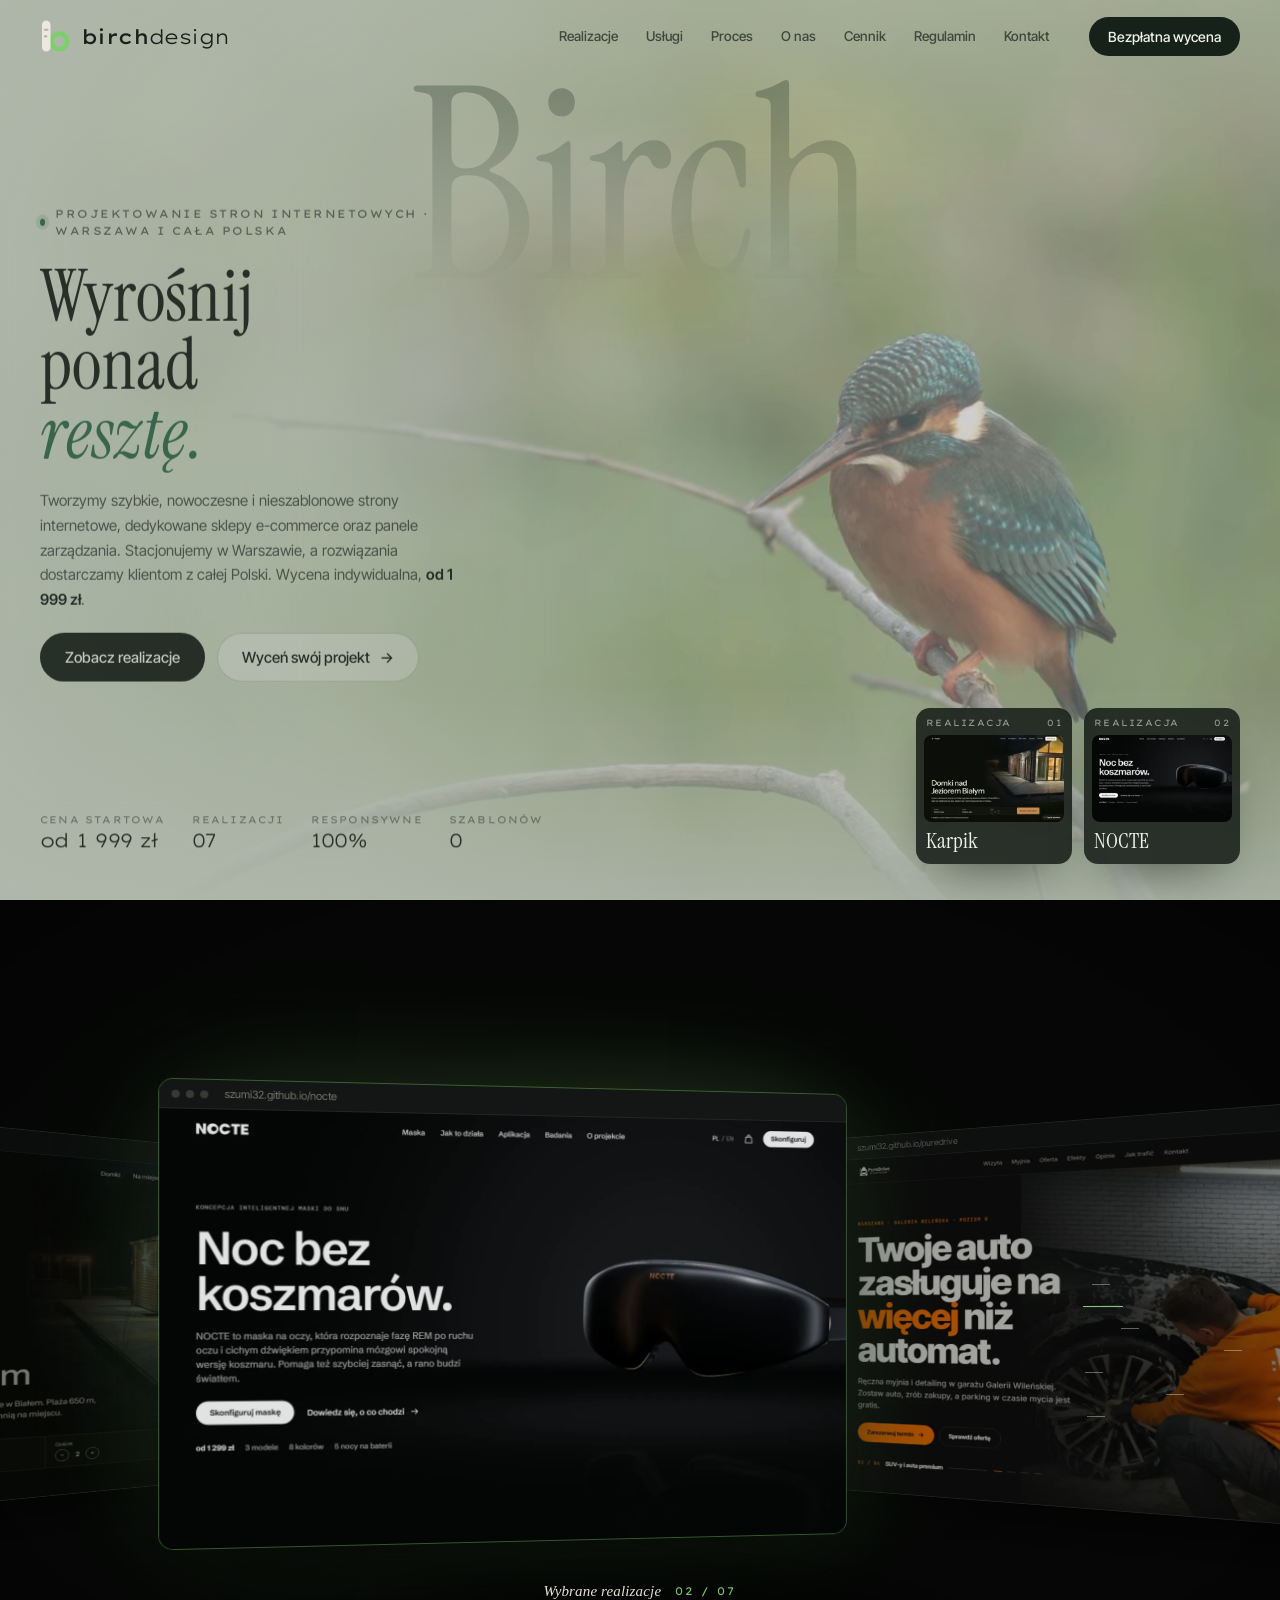
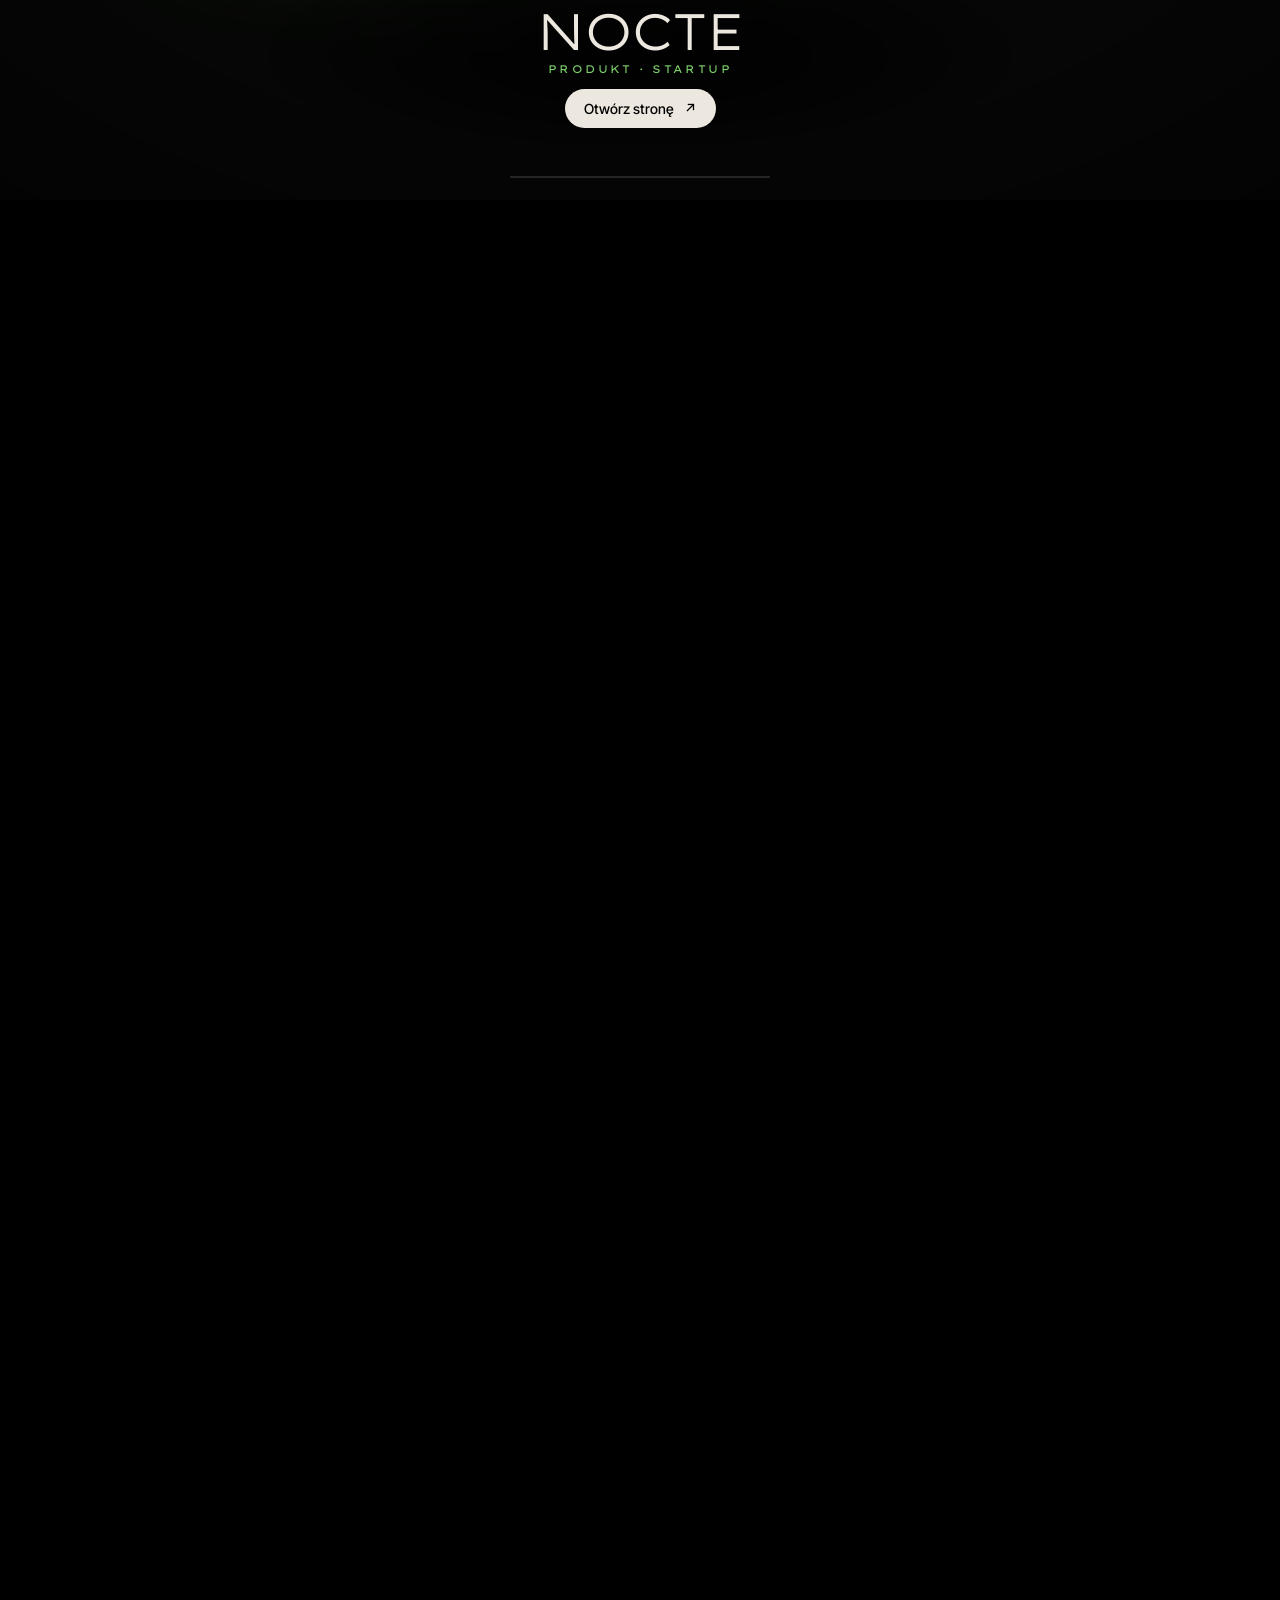
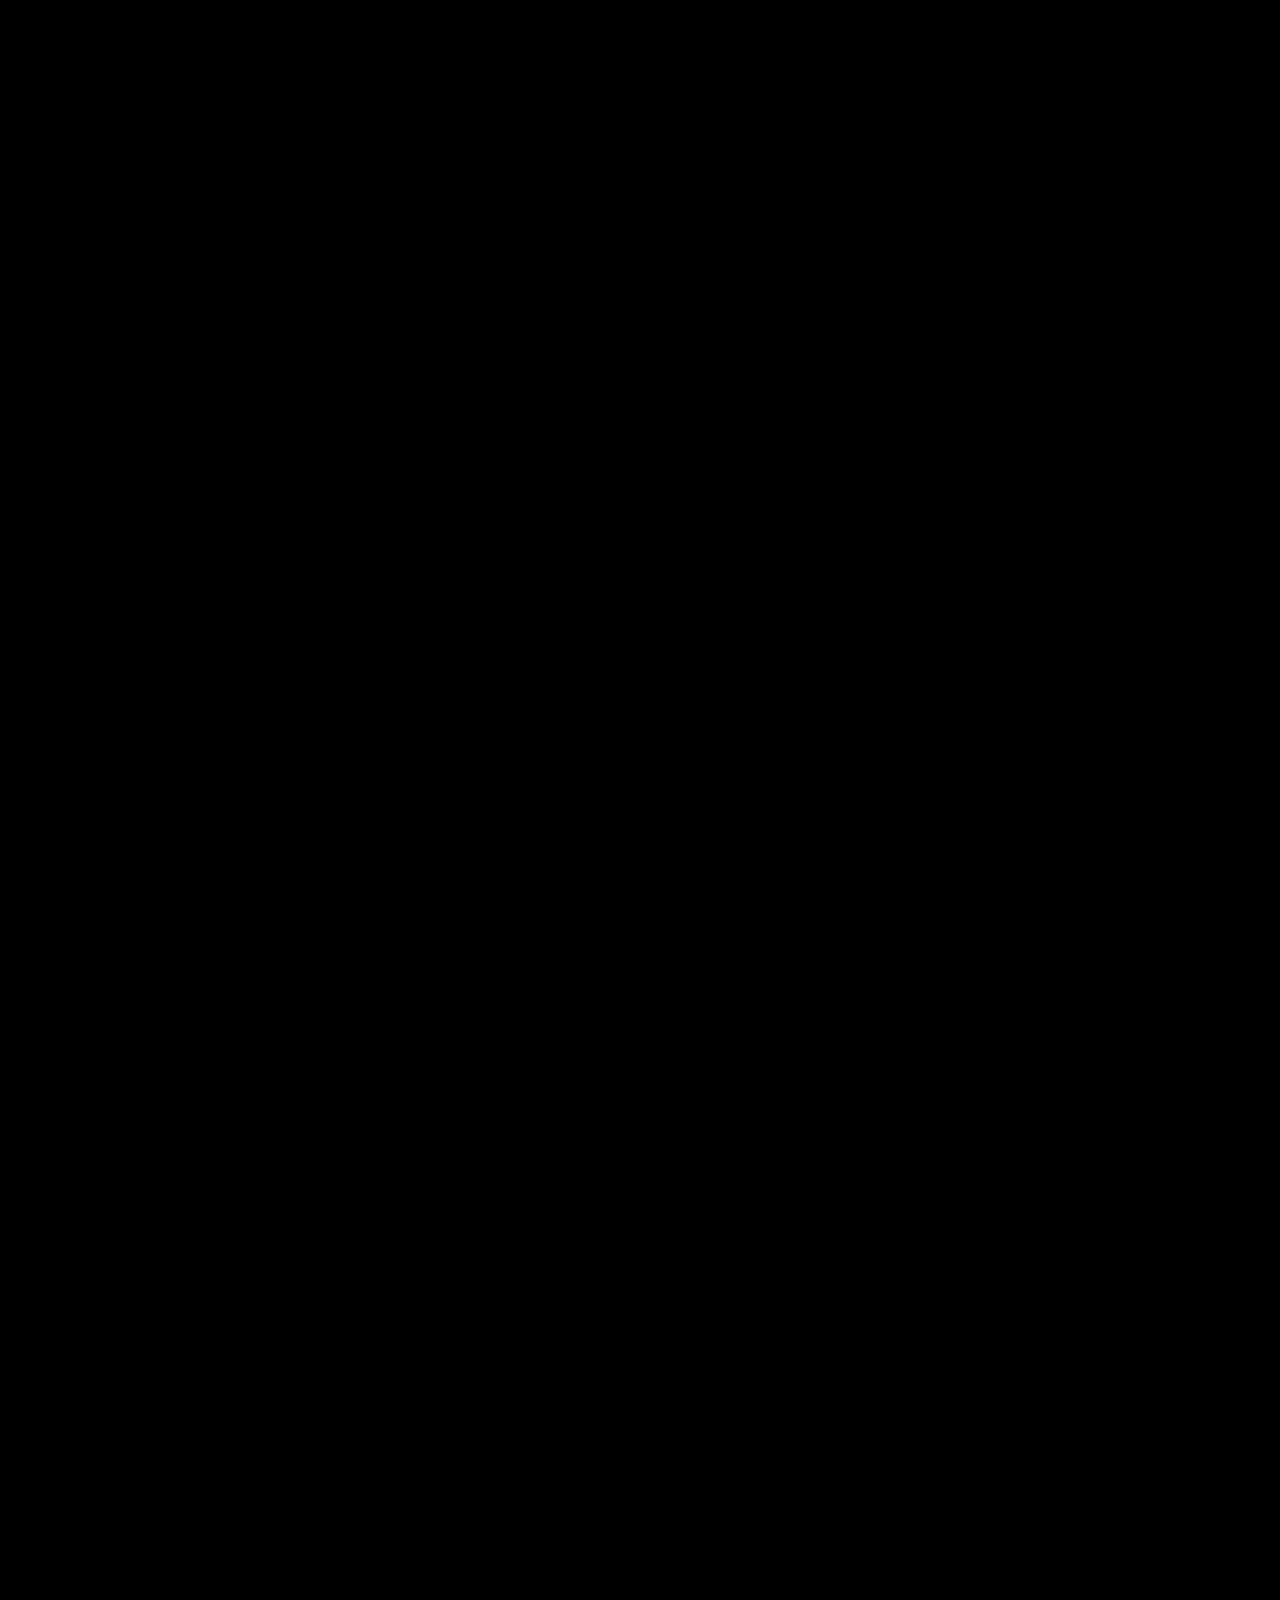
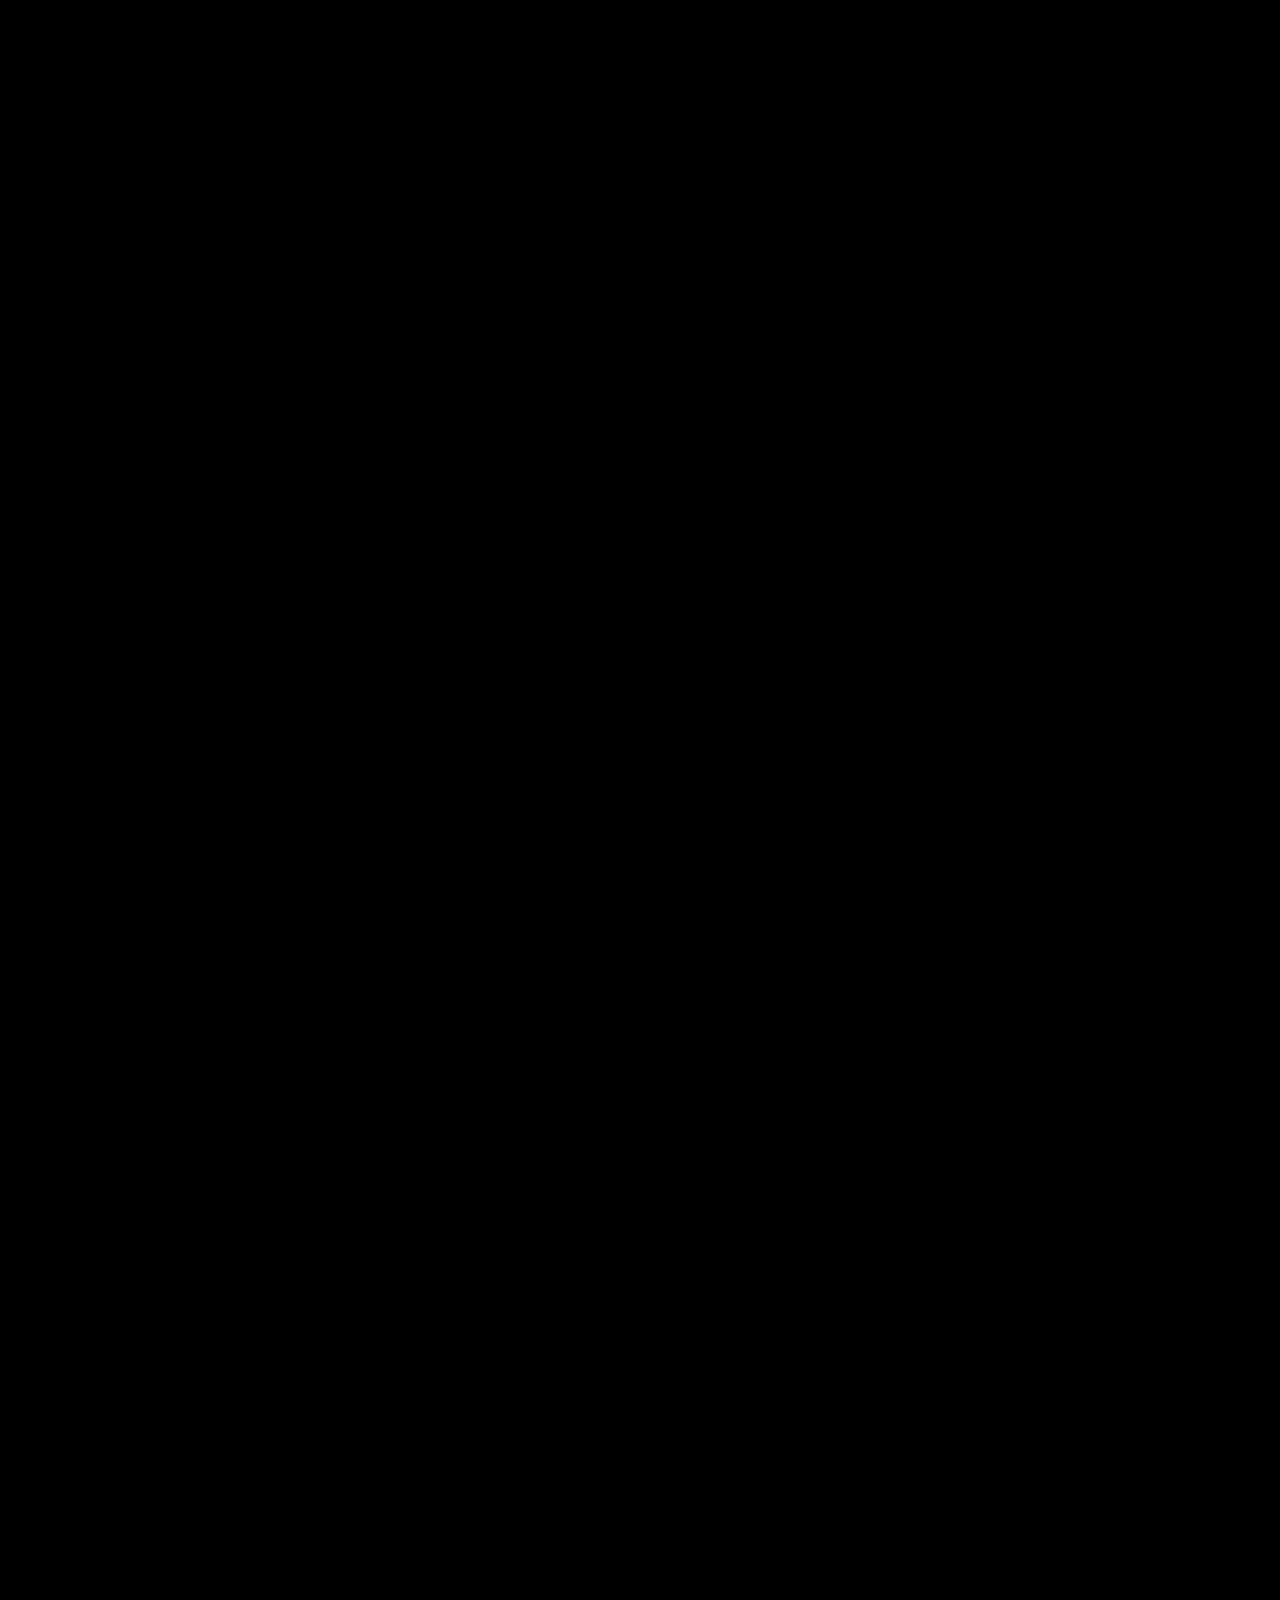
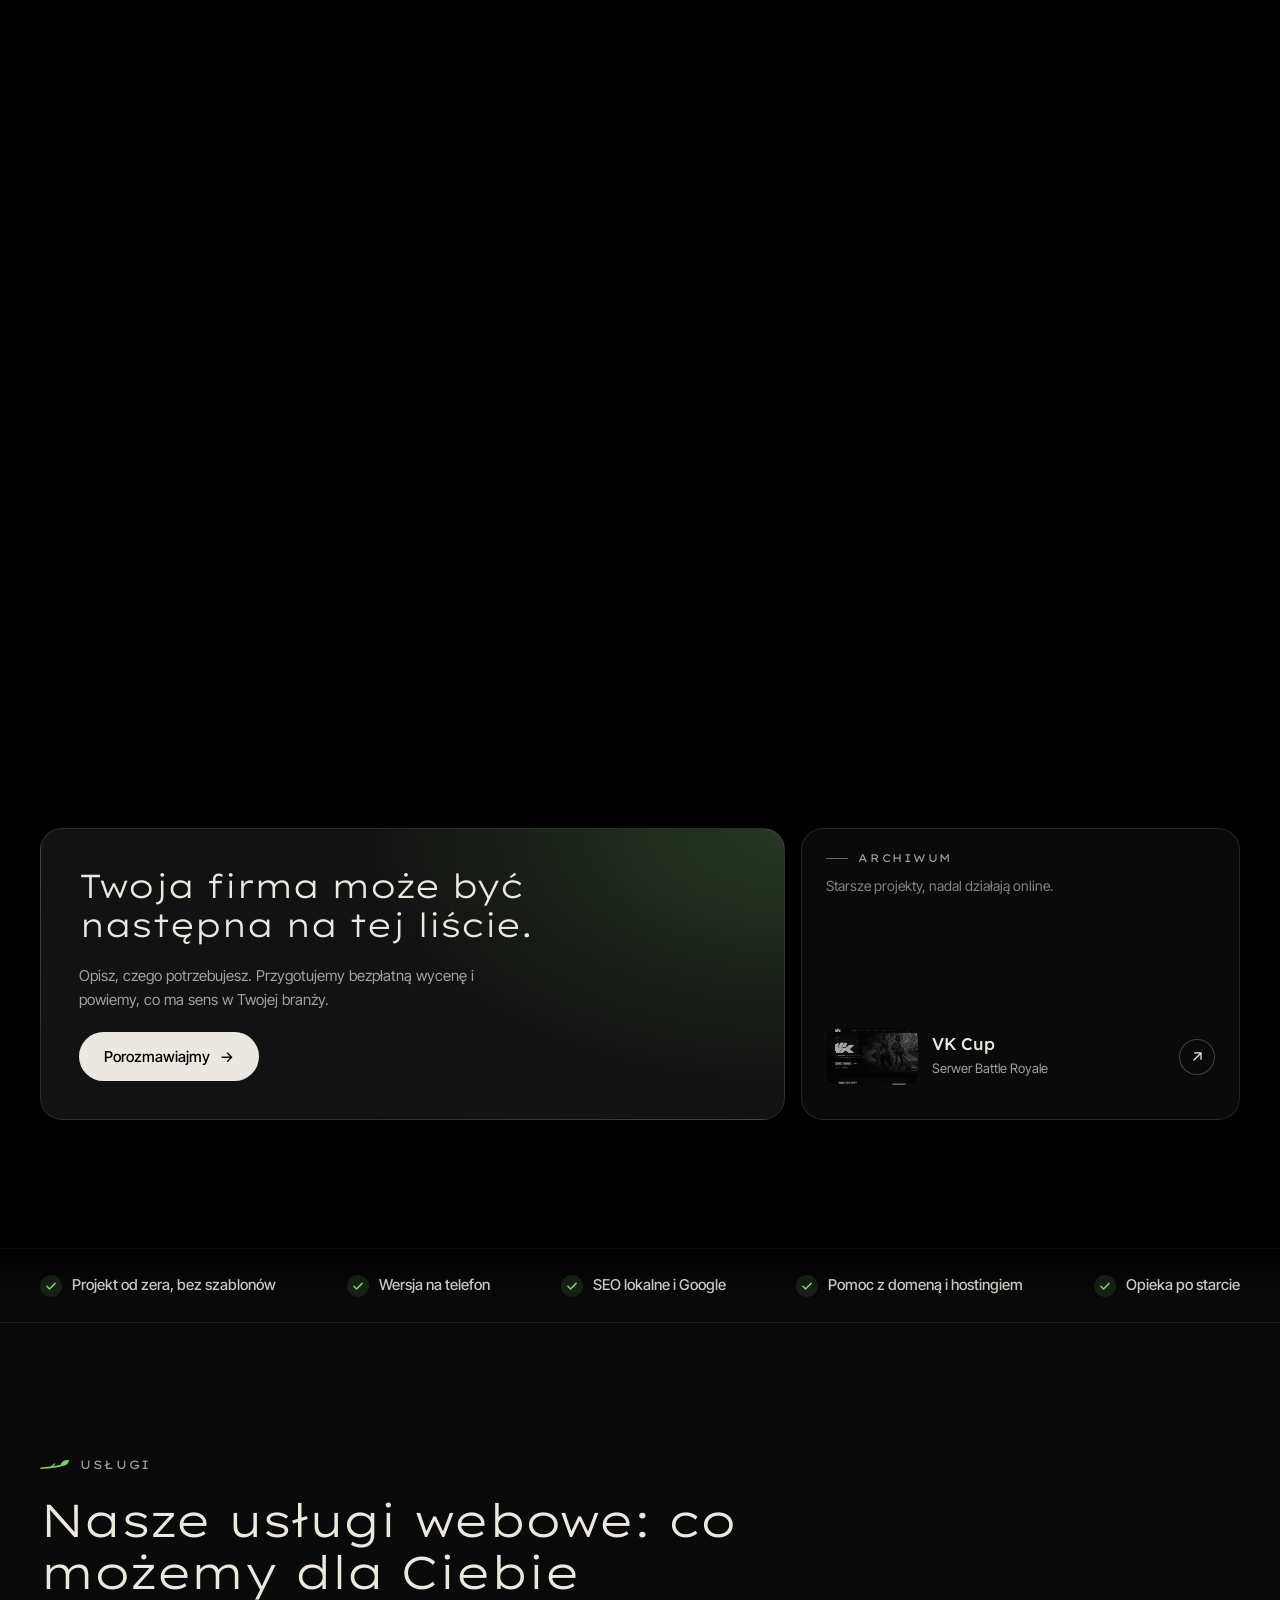
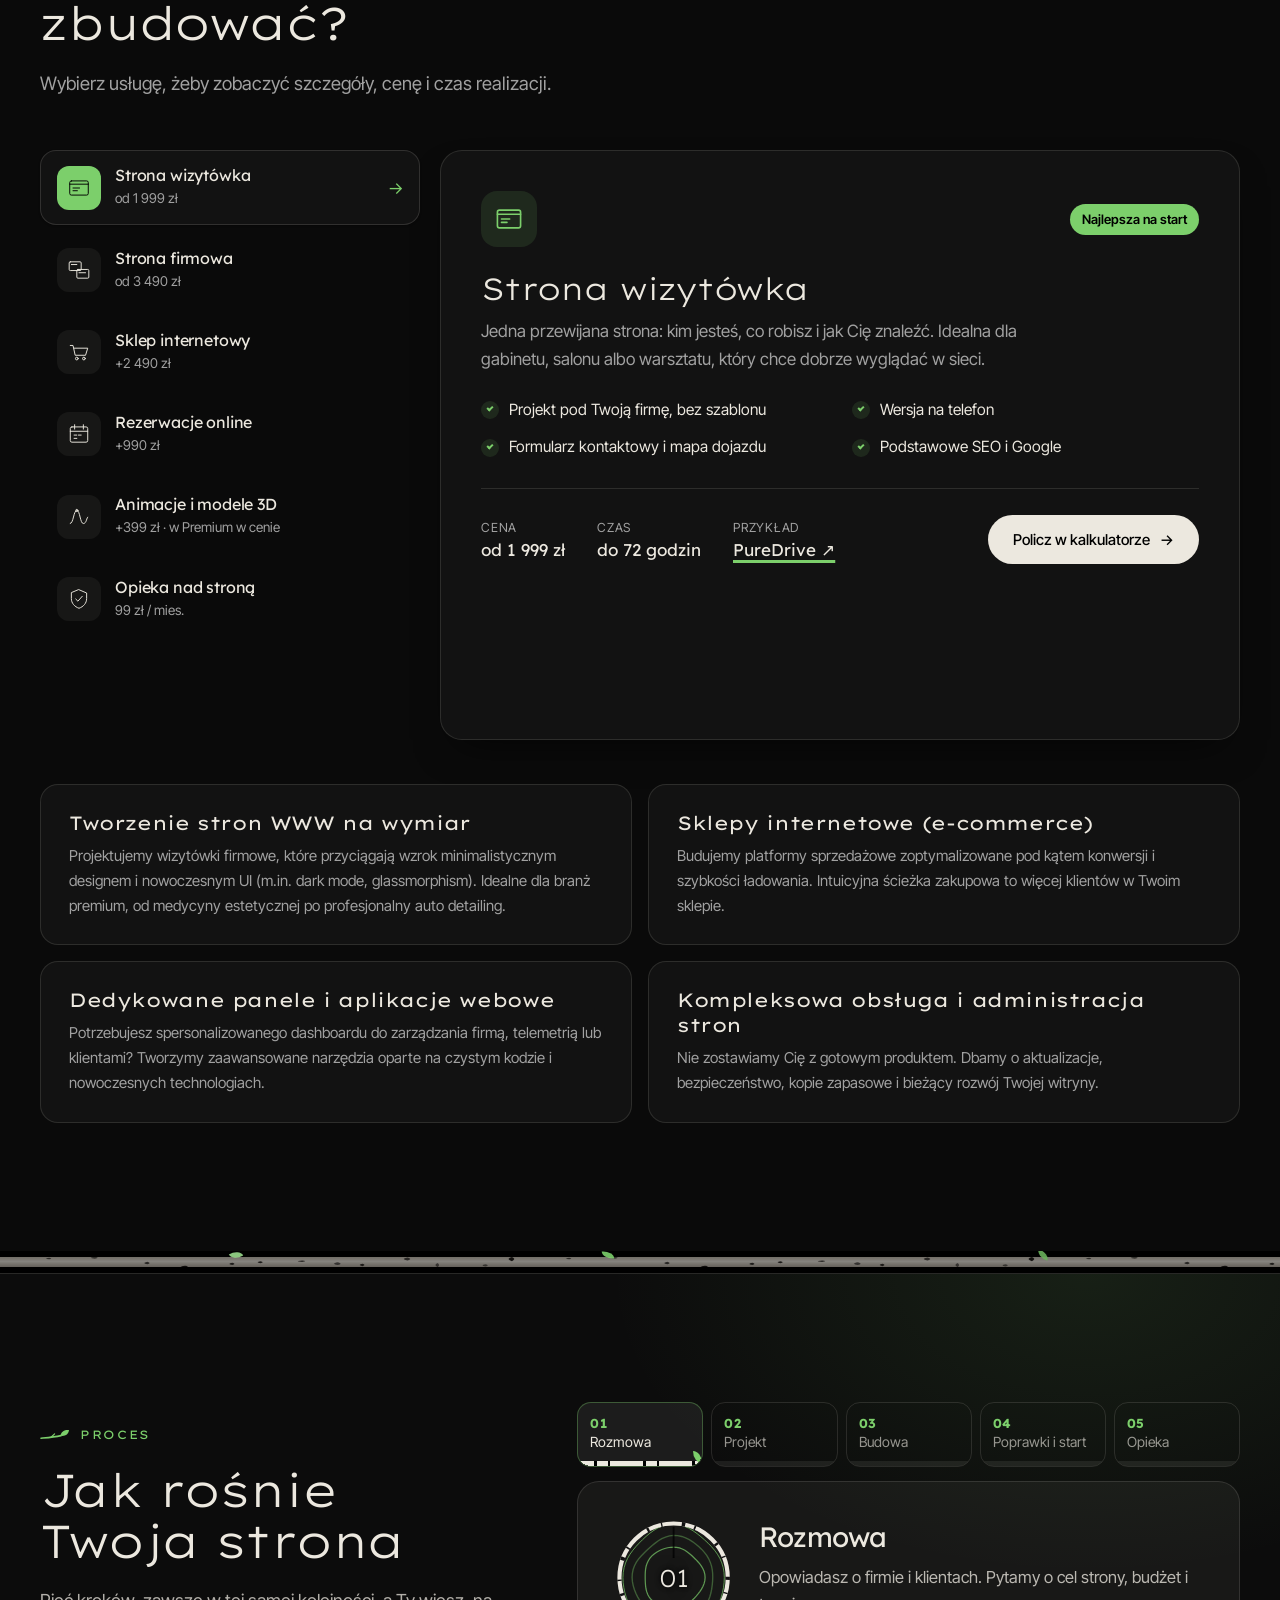
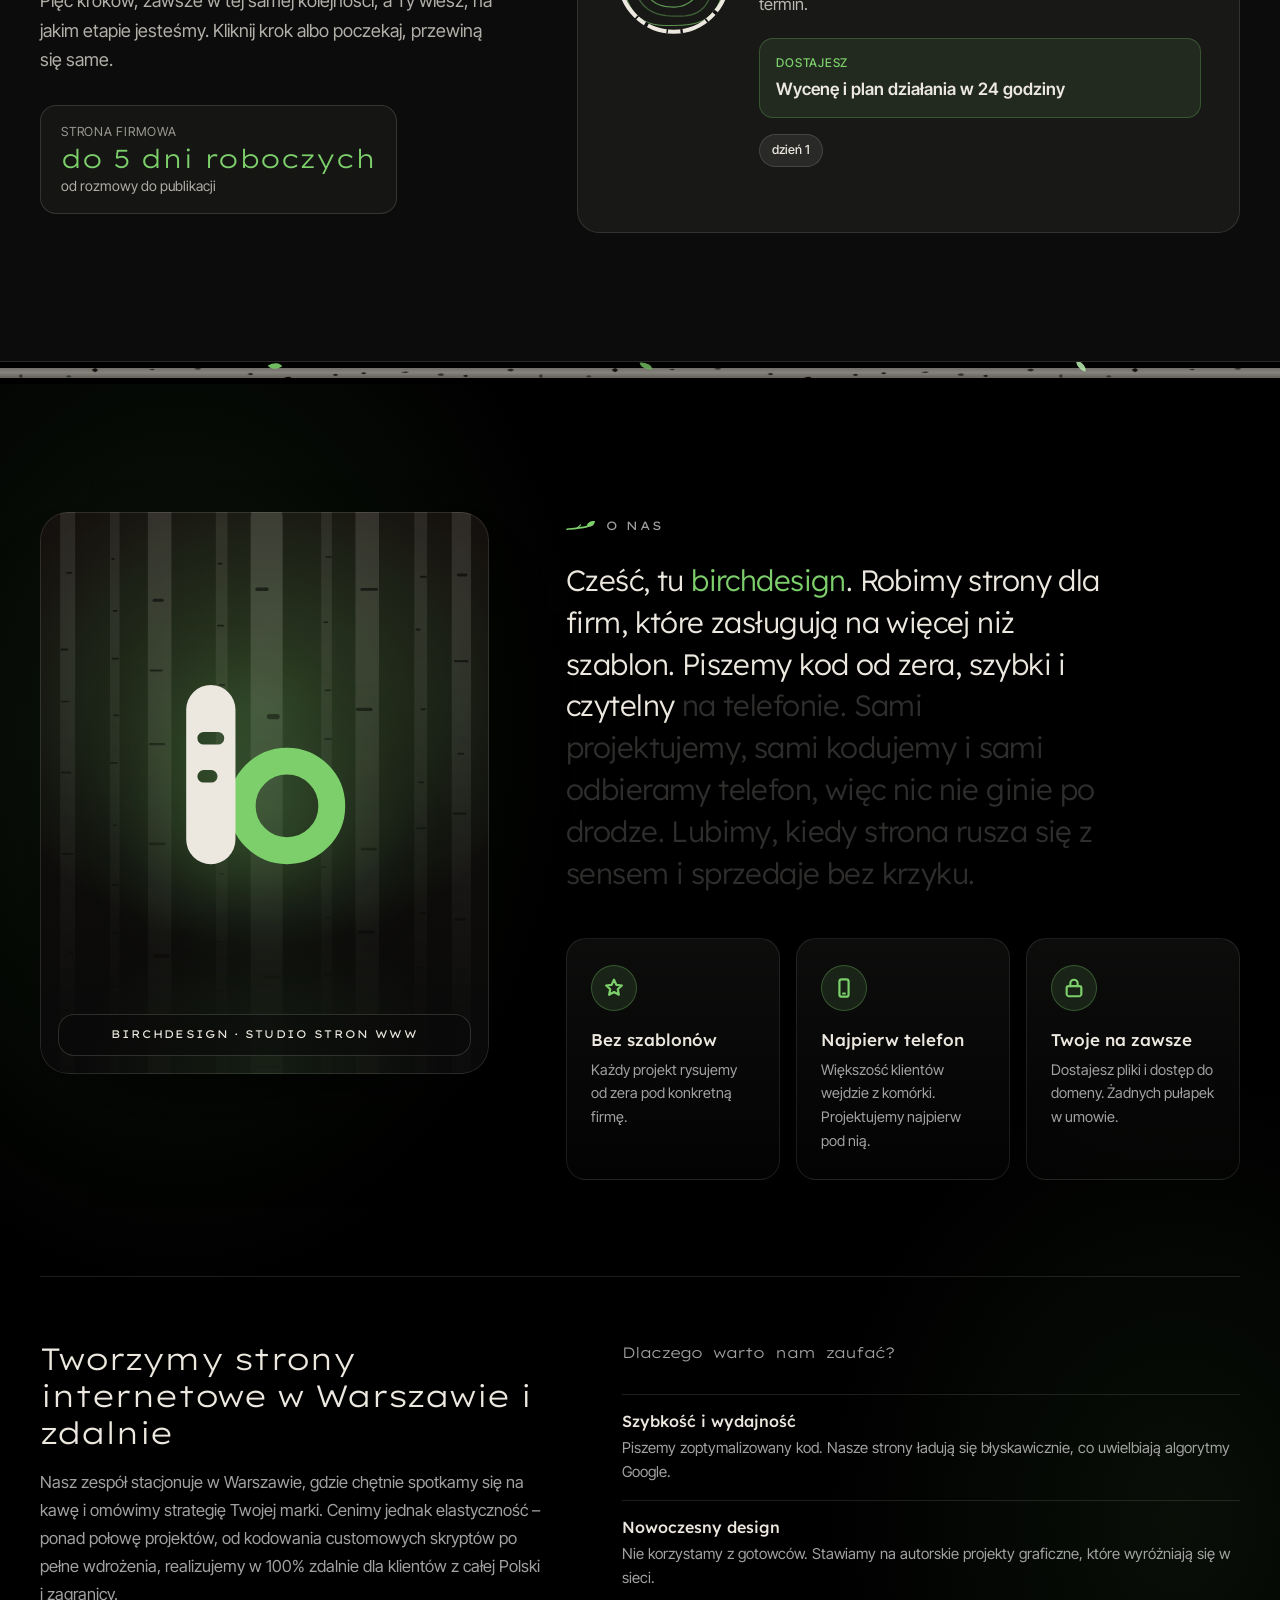
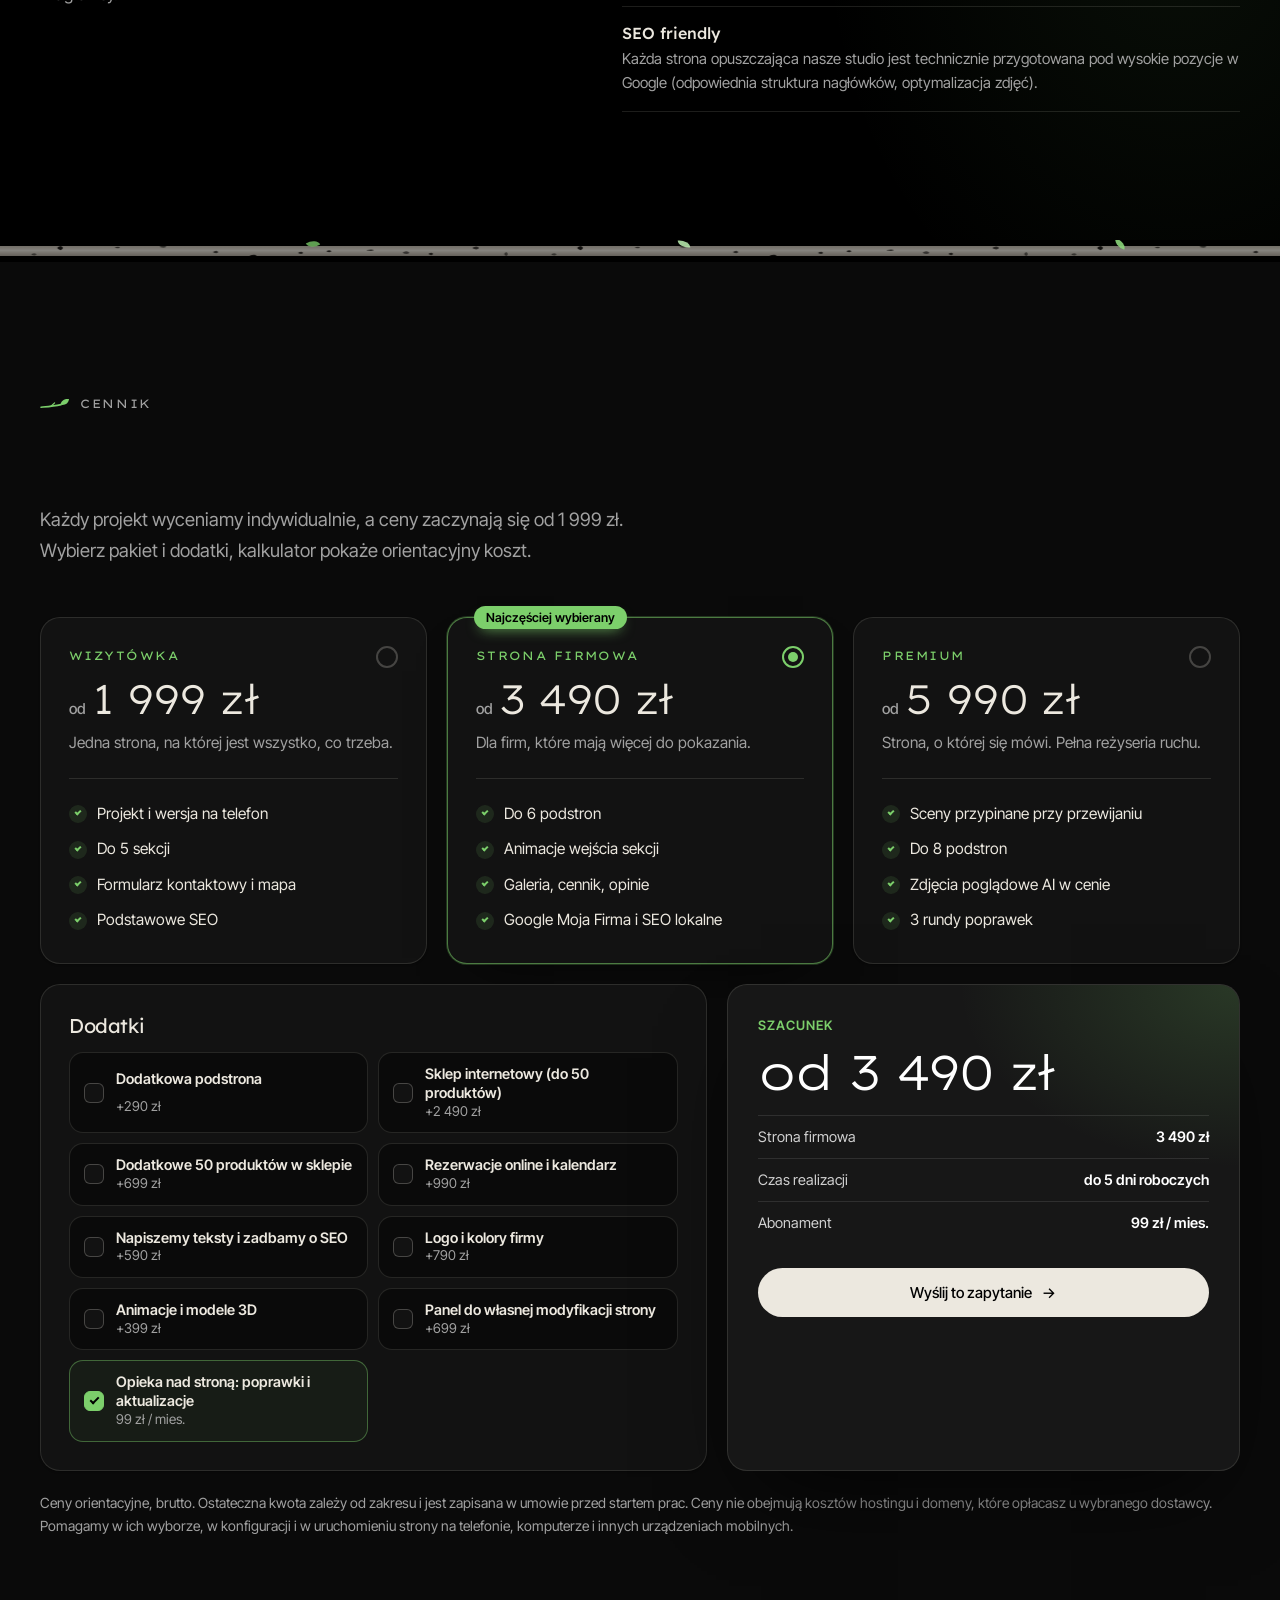
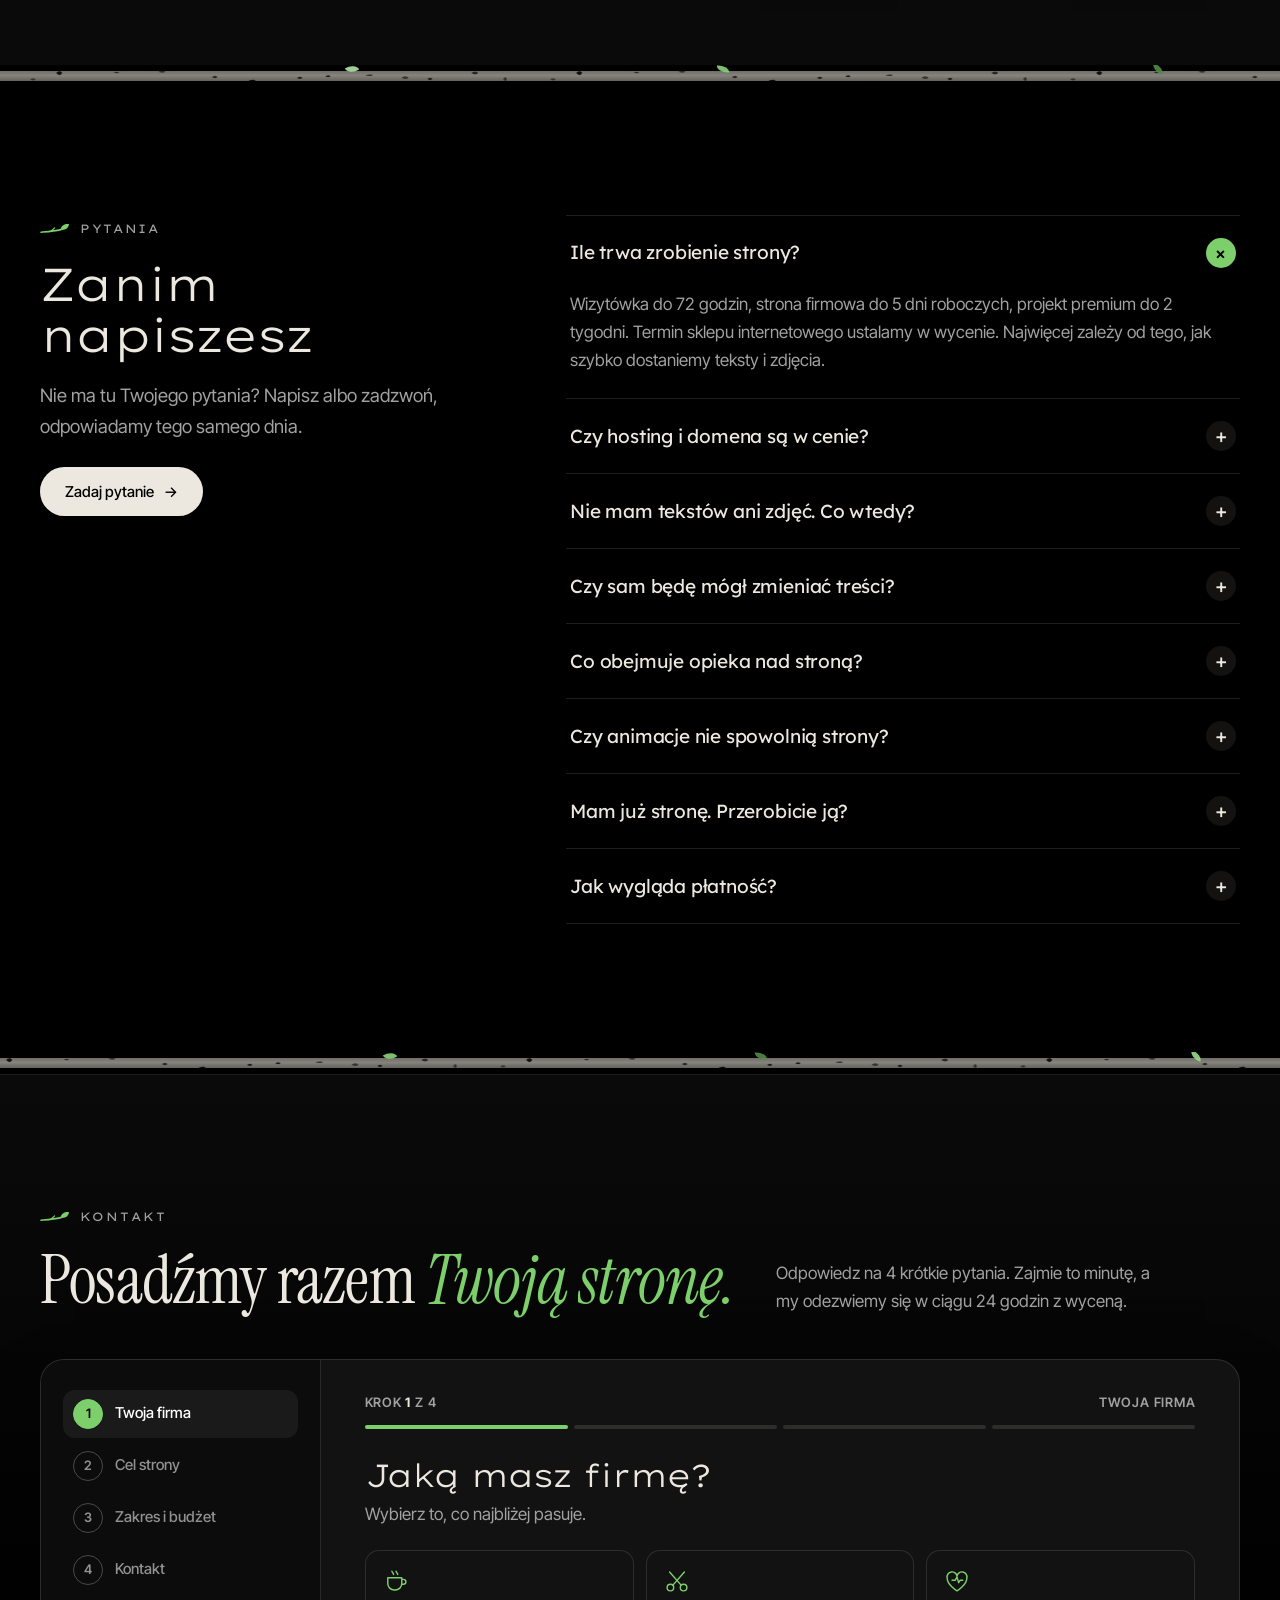
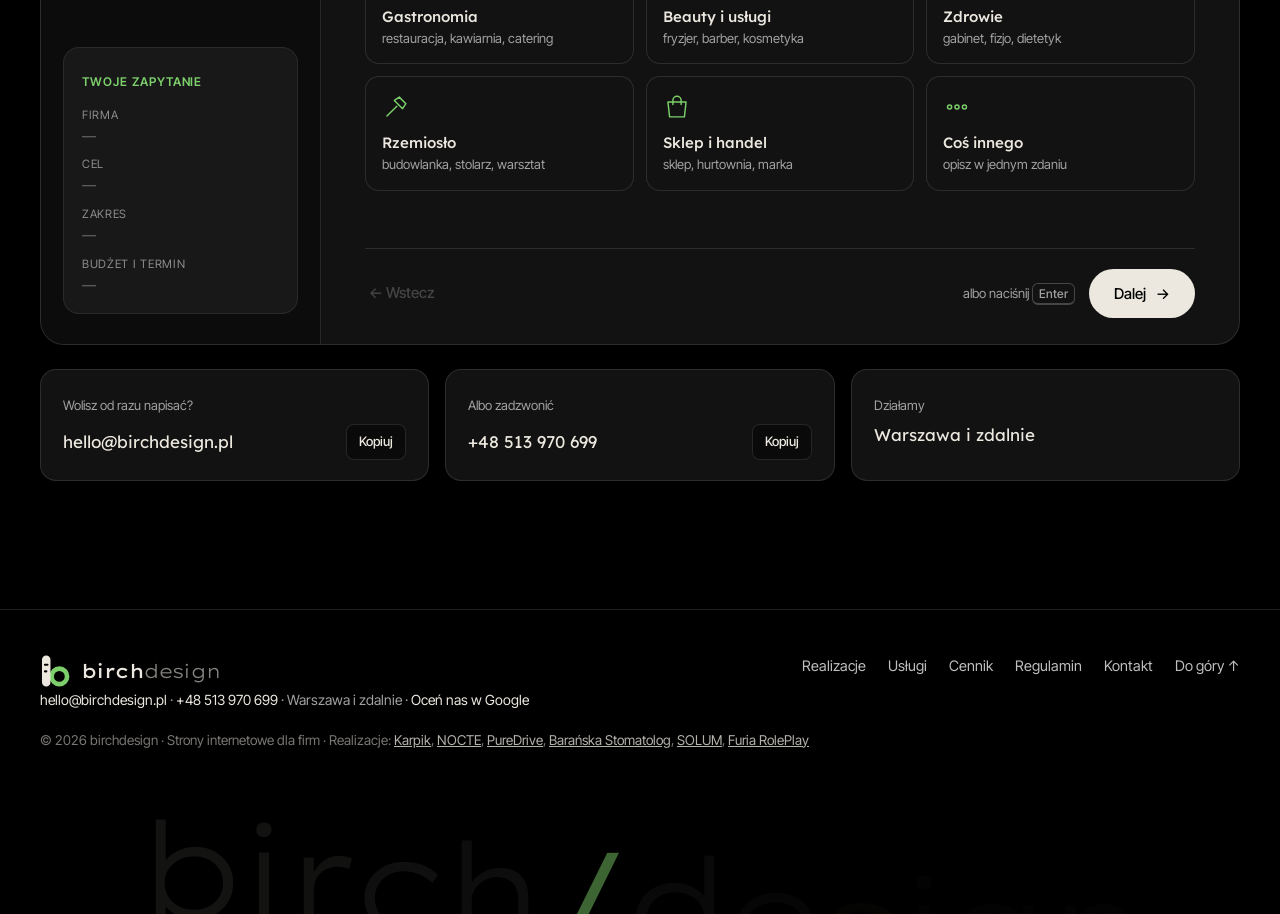
==== index.html @ e5c822ef "Hero z zimorodkiem (wideo Pexels), realizacje jako galeria 3D, nagłówek Kontakt w szeryfie, spokojne" ====
<!DOCTYPE html>
<html lang="pl">
<head>
<meta charset="UTF-8">
<meta name="viewport" content="width=device-width, initial-scale=1">
<title>Projektowanie stron internetowych Warszawa i cała Polska | birchdesign</title>
<meta name="description" content="Szybkie, nowoczesne strony internetowe, sklepy e-commerce i panele zarządzania. Warszawa i zdalnie z całej Polski. Wycena indywidualna, od 1 999 zł.">
<meta property="og:title" content="Projektowanie stron internetowych Warszawa i cała Polska | birchdesign">
<meta property="og:description" content="Tworzymy szybkie, nowoczesne i nieszablonowe strony internetowe, sklepy e-commerce oraz panele zarządzania. Warszawa i zdalnie.">
<meta property="og:type" content="website">
<meta property="og:locale" content="pl_PL">
<link rel="canonical" href="https://birchdesign.pl/">
<meta property="og:url" content="https://birchdesign.pl/">

<link rel="icon" href="assets/favicon.svg" type="image/svg+xml">
<meta name="theme-color" content="#000000">
<link rel="preconnect" href="https://fonts.googleapis.com">
<link rel="preconnect" href="https://fonts.gstatic.com" crossorigin>
<link href="https://fonts.googleapis.com/css2?family=Instrument+Serif:ital@0;1&family=Inter+Tight:wght@300;400;500;600&family=Lexend+Giga:wght@300;400;500&family=Lexend:wght@300;400;500;600&display=swap" rel="stylesheet">
<style>
/* ============ KOLORY (zmieniaj tutaj) ============ */
:root {
  /* TŁO: --black, --bg-rgb, --bg2, --s1, --card, --card2, --green, --s4 (odcienie od najciemniejszego)
     1. główny: czerń   2. główny: biel kory   3. dodatkowy: akcent (miedź) – zmieniaj też ACCENT w skrypcie */
  --black: #000000; --bg-rgb: 0, 0, 0; --bark: #ece8df; --gold: #7ccf6b; --gold-rgb: 124, 207, 107;
  --bg: var(--black); --bg2: #0a0a0a; --s1: #0c0c0c; --card: #121212; --card2: #171717; --s4: #242424; --ink: var(--bark); --ink-rgb: 236, 232, 223;
  --muted: #a1a1a1; --line: rgba(236, 232, 223, .12); --line2: rgba(236, 232, 223, .24);
  --lime: var(--gold); --lime-rgb: var(--gold-rgb); --ivory: var(--bark);
  --green: #1b1b1b; --green-rgb: 27, 27, 27; --on: #000000;
  --accent: var(--gold); --accent-rgb: var(--gold-rgb); --accent-dk: #4f9a46; --accent-lt: var(--gold); --soft: rgba(124, 207, 107, .12);
  --navy: var(--s1); --ok: #7ddc9a; --forest: var(--s1); --leaf: var(--gold);
  --f-g: "Lexend Giga", "Lexend", system-ui, sans-serif;
  --f-d: "Lexend", system-ui, sans-serif;
  --f-b: "Inter Tight", system-ui, sans-serif;
  --ease: cubic-bezier(.22, 1, .36, 1);
  --sh-s: 0 1px 2px rgba(0, 0, 0, .3);
  --sh-m: 0 18px 40px -18px rgba(0, 0, 0, .7);
  --sh-l: 0 40px 90px -34px rgba(0, 0, 0, .85);
  color-scheme: dark;
}

/* ============ PODSTAWY ============ */
*, *::before, *::after { box-sizing: border-box; }
html { scroll-behavior: smooth; -webkit-text-size-adjust: 100%; }
.js.wiping-off { scroll-behavior: auto; }
body { margin: 0; background: var(--bg); color: var(--ink); font: 400 17px/1.65 var(--f-b); letter-spacing: -.005em; -webkit-font-smoothing: antialiased; overflow-x: clip; }
img, svg { display: block; max-width: 100%; }
a { color: inherit; }
button, input, textarea { font: inherit; color: inherit; }
::selection { background: var(--lime); color: var(--green); }
:focus-visible { outline: 3px solid rgba(var(--accent-rgb), .45); outline-offset: 3px; }
.wrap { width: min(1200px, 100% - 48px); margin-inline: auto; position: relative; }
.sec { position: relative; padding: clamp(84px, 10vw, 136px) 0; }
.alt { background: var(--bg2); }
.sec-head { max-width: 720px; margin-bottom: 52px; }
.sec-head.center { margin-inline: auto; text-align: center; }
.sec-head.center .lead { margin-inline: auto; }
.eyebrow { display: inline-flex; align-items: center; gap: 10px; font: 600 13px var(--f-b); letter-spacing: .09em; text-transform: uppercase; color: var(--accent); }
.eyebrow::before { content: ""; width: 18px; height: 2px; border-radius: 2px; background: currentColor; }
h2 { font: 700 clamp(34px, 4.4vw, 54px)/1.08 var(--f-d); letter-spacing: -.03em; margin: 16px 0 0; }
.grad { color: var(--green); background: linear-gradient(var(--lime), var(--lime)) 0 88% / 100% .3em no-repeat; padding: 0 .05em; animation: mark 1s var(--ease) 1s backwards; }
@keyframes mark { from { background-size: 0% .3em; } }
.lead { font-size: 18.5px; color: var(--muted); max-width: 620px; margin: 18px 0 0; }

/* pojawianie się */
.js .rv {
  opacity: 0; translate: 0 26px;
  transition: opacity .8s var(--ease) var(--d, 0s), translate .9s var(--ease) var(--d, 0s),
    transform .35s var(--ease), box-shadow .35s var(--ease), border-color .3s, background-color .3s;
}
.js .rv.in { opacity: 1; translate: 0 0; }

/* przyciski */
.btn {
  display: inline-flex; align-items: center; justify-content: center; gap: 10px; padding: 14px 22px; border-radius: 12px;
  border: 1px solid transparent; font: 600 15.5px var(--f-b); text-decoration: none; cursor: pointer; white-space: nowrap;
  transition: transform .25s var(--ease), box-shadow .25s var(--ease), background-color .25s, border-color .25s, color .25s;
}
.btn .arr { display: inline-block; transition: transform .3s var(--ease); }
.btn:hover .arr { transform: translateX(4px); }
.btn-primary { background: var(--lime); color: var(--green); box-shadow: inset 0 -2px 0 rgba(0, 0, 0, .08), 0 10px 22px -12px rgba(var(--lime-rgb), .9); }
.btn-primary:hover { background: #a6e597; transform: translateY(-1px); box-shadow: inset 0 -2px 0 rgba(0, 0, 0, .08), 0 16px 30px -12px rgba(var(--lime-rgb), 1); }
.btn-ghost { background: var(--card); color: var(--ink); border-color: var(--line); box-shadow: var(--sh-s); }
.btn-ghost:hover { border-color: var(--line2); background: var(--bg2); }
.btn-dark { background: var(--green); color: var(--ivory); }
.btn-dark:hover { background: var(--accent-dk); transform: translateY(-1px); }

.progress-bar { position: fixed; inset: 0 0 auto; height: 3px; z-index: 80; background: var(--lime); transform-origin: 0 50%; transform: scaleX(var(--sp, 0)); }

/* ============ NAWIGACJA ============ */
.nav { position: fixed; inset: 0 0 auto; z-index: 60; border-bottom: 1px solid transparent; transition: background-color .3s, border-color .3s, backdrop-filter .3s; }
.nav.solid, .nav.open { background: rgba(242, 238, 230, .88); -webkit-backdrop-filter: blur(14px) saturate(1.4); backdrop-filter: blur(14px) saturate(1.4); border-color: var(--line); }
.nav .wrap { display: flex; align-items: center; gap: 28px; height: 72px; }
.logo { display: flex; align-items: center; gap: 10px; font: 800 20px var(--f-d); letter-spacing: -.03em; text-decoration: none; }
.logo b { font-weight: 600; color: var(--muted); }
.logo-mark { flex: none; width: 34px; height: 34px; border-radius: 10px; display: grid; place-items: center; background: var(--green); color: var(--ivory); box-shadow: 0 0 0 1px rgba(242, 238, 230, .16), 0 6px 14px -6px rgba(var(--green-rgb), .8); }
.logo-mark svg { width: 18px; height: 22px; transition: transform .6s var(--ease); transform-origin: 30% 90%; }
.logo:hover .logo-mark svg { transform: rotate(-9deg) scale(1.06); }
.logo { transition: color .3s; }
.logo b { transition: color .3s; }
/* menu na ciemnym lesie (zanim zacznie się przewijanie) */
.nav:not(.solid):not(.open) .logo { color: var(--ivory); }
.nav:not(.solid):not(.open) .logo b { color: rgba(242, 238, 230, .6); }
.nav:not(.solid):not(.open) .nav-links a { color: rgba(242, 238, 230, .8); }
.nav:not(.solid):not(.open) .nav-links a:hover { color: var(--ivory); background: rgba(242, 238, 230, .1); }
.nav:not(.solid):not(.open) .burger { background: rgba(242, 238, 230, .08); border-color: rgba(242, 238, 230, .22); }
.nav:not(.solid):not(.open) .burger span { background: var(--ivory); }
.nav-links { display: flex; gap: 4px; list-style: none; margin: 0 0 0 auto; padding: 0; }
.nav-links a { display: block; padding: 8px 12px; border-radius: 8px; font-size: 15px; font-weight: 500; color: var(--muted); text-decoration: none; transition: color .2s, background-color .2s; }
.nav-links a:hover { color: var(--ink); background: var(--bg2); }
.nav-links a.active { color: var(--ink); background: var(--card); box-shadow: inset 0 0 0 1px var(--line); }
.nav-links a.active::before { content: ""; display: inline-block; width: 6px; height: 6px; margin: 0 7px 2px 0; border-radius: 50%; background: var(--green); box-shadow: 0 0 0 3px var(--lime); }
.to-top { position: fixed; right: calc(18px + env(safe-area-inset-right, 0px)); bottom: calc(18px + env(safe-area-inset-bottom, 0px)); z-index: 70; width: 46px; height: 46px; border-radius: 50%; border: 0; background: var(--green); color: var(--lime); font-size: 18px; cursor: pointer; box-shadow: var(--sh-m); opacity: 0; transform: translateY(12px); pointer-events: none; transition: opacity .3s, transform .4s var(--ease); }
.to-top.show { opacity: 1; transform: none; pointer-events: auto; }
.to-top:hover { transform: translateY(-2px); }
.nav-cta { padding: 10px 16px; font-size: 14.5px; border-radius: 10px; }
.burger { display: none; width: 44px; height: 44px; border-radius: 10px; border: 1px solid var(--line); background: var(--card); cursor: pointer; place-content: center; gap: 5px; padding: 0; }
.burger span { display: block; width: 18px; height: 2px; border-radius: 2px; background: var(--ink); transition: transform .3s var(--ease); }
.nav.open .burger span:first-child { transform: translateY(3.5px) rotate(45deg); }
.nav.open .burger span:last-child { transform: translateY(-3.5px) rotate(-45deg); }
@media (max-width: 960px) {
  .burger { display: grid; }
  .nav-cta { margin-left: auto; }
  .nav-links { display: none; position: absolute; top: 100%; left: 0; right: 0; flex-direction: column; gap: 0; padding: 8px 16px 16px; background: var(--card); border-bottom: 1px solid var(--line); box-shadow: var(--sh-m); }
  .nav-links a { padding: 13px 8px; font-size: 17px; color: var(--ink); border-bottom: 1px solid var(--line); border-radius: 0; }
  .nav.open .nav-links { display: flex; animation: fadeDown .3s var(--ease); }
}
@keyframes fadeDown { from { opacity: 0; transform: translateY(-8px); } }
@media (max-width: 560px) { .nav-cta { display: none; } .burger { margin-left: auto; } }

/* ============ HERO (las o zmierzchu) ============ */
.hero { position: relative; height: 100svh; min-height: 660px; max-height: 1100px; overflow: clip; isolation: isolate; background: #1a1424; color: var(--bark); }
.hero__sky { position: absolute; inset: 0; background: radial-gradient(120% 70% at 62% 78%, #f0a56a 0%, rgba(240, 165, 106, 0) 55%), linear-gradient(to bottom, #151826 0%, #3a3354 34%, #8e5d73 62%, #e0916a 88%, #f2b57a 100%); }
.hero__sun { position: absolute; left: calc(58% - 22vmax); top: calc(56% - 22vmax); width: 44vmax; height: 44vmax; border-radius: 50%; background: radial-gradient(circle, rgba(255, 214, 150, .55), rgba(255, 170, 110, 0) 62%); mix-blend-mode: screen; animation: sun 9s ease-in-out infinite alternate; }
@keyframes sun { to { transform: scale(1.12); opacity: .8; } }
.hero__layer { position: absolute; inset: 0; transform-origin: 62% 70%; will-change: transform; }
.hero__layer svg { position: absolute; inset: 0; width: 100%; height: 100%; display: block; }
.hero__layer[data-layer="far"] { opacity: .55; }
.hero__layer[data-layer="mid"] { opacity: .85; }
.hero__fog { position: absolute; inset: 0; background: linear-gradient(to top, rgba(160, 230, 140, .38), rgba(160, 230, 140, 0) 55%); mix-blend-mode: screen; pointer-events: none; }
.hero__ground { position: absolute; inset: auto 0 0 0; height: 24%; background: linear-gradient(to top, var(--black) 0%, rgba(var(--bg-rgb), .55) 45%, rgba(var(--bg-rgb), 0)); pointer-events: none; }
.hero__shade { position: absolute; inset: 0; background: linear-gradient(90deg, rgba(var(--bg-rgb), .78) 0%, rgba(var(--bg-rgb), .38) 42%, rgba(var(--bg-rgb), 0) 70%), linear-gradient(to bottom, rgba(var(--bg-rgb), .5), transparent 22%); pointer-events: none; }
.tr { transform-box: fill-box; transform-origin: 50% 100%; animation: grow 1.9s var(--ease) var(--d, 0s) backwards; }
@keyframes grow { from { transform: scaleY(0); } }
.hero__crown { animation: crown 1.8s var(--ease) 1s backwards; }
@keyframes crown { from { opacity: 0; transform: translateY(-40px); } }
.hero__leaves { position: absolute; inset: 0; pointer-events: none; }
.leaf { position: absolute; top: -40px; left: var(--x); animation: fall var(--t, 14s) linear var(--dl, 0s) infinite; }
.leaf i { display: block; width: calc(var(--s, 1) * 14px); height: calc(var(--s, 1) * 22px); border-radius: 0 100% 0 100%; background: var(--c, var(--gold)); opacity: var(--o, .8); animation: sway 3.4s ease-in-out infinite alternate; }
@keyframes fall { to { transform: translate3d(var(--dx, 60px), 1150px, 0); } }
@keyframes sway { from { transform: translateX(-20px) rotate(-40deg); } to { transform: translateX(20px) rotate(60deg); } }

.hero__content { position: relative; z-index: 3; height: 100%; width: min(1200px, 100% - 48px); margin-inline: auto; display: grid; grid-template-columns: minmax(0, 1fr) auto; align-items: end; gap: 32px; padding: 110px 0 clamp(130px, 18vh, 190px); will-change: transform; }
.hero__copy { max-width: 760px; display: grid; gap: clamp(18px, 2.6vh, 28px); justify-items: start; }
.hero-eyebrow { display: inline-flex; align-items: center; gap: 10px; font: 400 11px/1 var(--f-g); letter-spacing: .14em; text-transform: uppercase; color: rgba(236, 232, 223, .85); }
.hero-eyebrow i { width: 7px; height: 7px; border-radius: 50%; background: var(--gold); box-shadow: 0 0 0 4px rgba(var(--gold-rgb), .18); }
.hero__title { margin: 0; font: 300 clamp(36px, 6vw, 96px)/1.02 var(--f-g); letter-spacing: -.035em; text-transform: uppercase; text-shadow: 0 6px 40px rgba(0, 0, 0, .35); }
.hero__title .ln { display: block; overflow: hidden; padding-bottom: .08em; margin-bottom: -.08em; }
.hero__title .ln > span { display: block; transform: translateY(110%); animation: lineUp 1.2s var(--ease) forwards; animation-delay: calc(.2s + var(--i) * .12s); }
@keyframes lineUp { to { transform: none; filter: blur(0); } }
.fade { opacity: 0; transform: translateY(16px); animation: fadeUp .9s var(--ease) forwards; animation-delay: var(--d, .5s); }
@keyframes fadeUp { to { opacity: 1; transform: none; filter: blur(0); } }
@keyframes popIn { from { opacity: 0; transform: translateY(14px) scale(.95); filter: blur(6px); } }
@keyframes ping { 0% { transform: scale(.5); opacity: .8; } 100% { transform: scale(1.6); opacity: 0; } }
@keyframes blink { 50% { opacity: .35; } }
.hero__lead { max-width: 540px; margin: 0; font-size: clamp(16px, 1.2vw, 18.5px); color: rgba(236, 232, 223, .88); text-shadow: 0 2px 18px rgba(0, 0, 0, .45); }
.hero__lead strong { color: var(--gold); font-weight: 600; }
.actions { display: flex; flex-wrap: wrap; gap: 12px; }
.btn-glass { background: rgba(var(--bg-rgb), .25); color: var(--bark); border-color: rgba(236, 232, 223, .35); -webkit-backdrop-filter: blur(8px); backdrop-filter: blur(8px); }
.btn-glass:hover { background: rgba(236, 232, 223, .1); border-color: var(--bark); }

/* szklana karta z realizacjami */
.hcard { width: 300px; padding: 22px; display: grid; gap: 10px; border-radius: 18px; background: linear-gradient(160deg, rgba(16, 14, 14, .62), rgba(16, 14, 14, .42)); border: 1px solid var(--line); -webkit-backdrop-filter: blur(18px) saturate(1.2); backdrop-filter: blur(18px) saturate(1.2); box-shadow: 0 30px 80px -30px rgba(0, 0, 0, .6); animation: popIn 1s var(--ease) .7s backwards; }
.hc-top { display: flex; justify-content: space-between; gap: 10px; font: 400 10px/1 var(--f-g); letter-spacing: .12em; text-transform: uppercase; color: var(--muted); }
.hc-on { display: inline-flex; align-items: center; gap: 6px; }
.hc-on i { width: 6px; height: 6px; border-radius: 50%; background: var(--ok); box-shadow: 0 0 10px var(--ok); animation: blink 2s infinite; }
.hc-num { display: flex; align-items: baseline; gap: 8px; margin-top: 8px; overflow: hidden; }
.hc-num b { display: inline-block; font: 300 clamp(54px, 5vw, 76px)/1 var(--f-g); letter-spacing: -.04em; font-variant-numeric: tabular-nums; }
.hc-num b.roll { animation: roll .55s var(--ease); }
@keyframes roll { from { opacity: 0; transform: translateY(45%); } }
.hc-num small { font: 300 14px var(--f-g); color: var(--muted); }
.hc-sub { margin: -4px 0 0; font-size: 13px; color: var(--muted); }
.hc-cur { display: none; }
.hc-list { list-style: none; margin: 6px 0 0; padding: 0; border-top: 1px solid var(--line); }
.hc-list a { display: flex; justify-content: space-between; gap: 12px; padding: 9px 0; border-bottom: 1px solid var(--line); font-size: 13px; text-decoration: none; opacity: .4; transition: opacity .5s var(--ease), padding .45s var(--ease); }
.hc-list li:last-child a { border-bottom: 0; }
.hc-list em { font-style: normal; color: var(--muted); }
.hc-list li.on a, .hc-list a:hover { opacity: 1; }
.hc-list li.on a { padding-left: 6px; }
.hc-list li.on span { color: var(--gold); }

.hero__stats { position: absolute; z-index: 3; left: 0; right: 0; bottom: clamp(24px, 4vh, 44px); margin: 0; display: flex; animation: popIn 1s var(--ease) .9s backwards; gap: clamp(20px, 4vw, 64px); }
.hero__stats > div { display: grid; gap: 6px; padding-top: 12px; border-top: 1px solid var(--line); min-width: 92px; }
.hero__stats dt { font: 400 10px/1 var(--f-g); letter-spacing: .12em; text-transform: uppercase; color: var(--muted); }
.hero__stats dd { margin: 0; font: 300 clamp(20px, 2vw, 30px)/1 var(--f-g); letter-spacing: -.03em; }
.scroll-cue { position: absolute; z-index: 3; right: max(24px, calc((100% - 1200px) / 2)); bottom: clamp(24px, 4vh, 44px); display: flex; align-items: center; gap: 12px; font: 400 10px/1 var(--f-g); letter-spacing: .14em; text-transform: uppercase; color: var(--muted); writing-mode: vertical-rl; text-decoration: none; }
.scroll-cue i { width: 1px; height: 48px; background: linear-gradient(var(--bark), transparent); animation: drip 2.2s var(--ease) infinite; transform-origin: top; }
@keyframes drip { 0% { transform: scaleY(0); } 60% { transform: scaleY(1); } 100% { transform: scaleY(1); opacity: 0; } }

@media (max-width: 1024px) {
  .hcard { display: none; }
  .hero__content { grid-template-columns: minmax(0, 1fr); }
}
@media (max-width: 760px) {
  .hero { height: auto; min-height: 100svh; max-height: none; }
  .hero__content { min-height: 100svh; padding: 100px 0 30px; align-content: end; }
  .hero__shade { background: linear-gradient(180deg, rgba(var(--bg-rgb), .6), rgba(var(--bg-rgb), .3) 28%, rgba(var(--bg-rgb), .62) 58%, rgba(var(--bg-rgb), .9)); }
  .hero__stats { position: relative; bottom: auto; width: auto; margin: 26px 0 0; flex-wrap: wrap; gap: 14px 22px; grid-column: 1 / -1; }
  .hero__stats > div { min-width: 70px; }
  .scroll-cue { display: none; }
  .hero__title { font-size: clamp(32px, 10.5vw, 52px); }
  .actions .btn { flex: 1 1 auto; }
}
@media (max-width: 600px) {
  .wrap { width: calc(100% - 32px); }
  .hero__content { width: calc(100% - 32px); }
  .sec { padding: 68px 0; }
  .sec-head { margin-bottom: 32px; }
  .portrait { max-width: 230px; }
  .values { gap: 10px; margin-top: 30px; }
  .values div { display: grid; grid-template-columns: auto minmax(0, 1fr); column-gap: 14px; padding: 16px; }
  .values svg { grid-row: span 2; margin: 2px 0 0; }
}
@media (max-width: 0px) /* dawniej: ogranicz ruch */ {
  .tr, .hero__crown, .leaf, .hero__sun, .scroll-cue i, .hc-on i { animation: none !important; }
  .hero__leaves { display: none; }
}

/* pasek „w każdym projekcie” */
.strip { border-block: 1px solid var(--line); background: var(--card); }
.strip .wrap { display: flex; flex-wrap: wrap; justify-content: space-between; gap: 14px 28px; padding: 24px 0; }
.strip span { display: inline-flex; align-items: center; gap: 10px; font-size: 15px; font-weight: 500; }
.strip svg { width: 22px; height: 22px; padding: 4px; border-radius: 50%; background: var(--soft); fill: none; stroke: var(--accent); stroke-width: 2.6; stroke-linecap: round; stroke-linejoin: round; }
.strip .dup { display: none; }
@media (max-width: 760px) {
  .strip { overflow: hidden; }
  .strip .wrap { width: max-content; flex-wrap: nowrap; gap: 0; padding: 18px 0; animation: stripMove 26s linear infinite; }
  .strip span { padding-right: 28px; white-space: nowrap; }
  .strip .dup { display: inline-flex; }
}
@keyframes stripMove { to { transform: translateX(-50%); } }

/* ============ REALIZACJE (pokaz) ============ */
.sec-head.split { max-width: none; display: grid; grid-template-columns: minmax(0, 1.1fr) minmax(0, .9fr); gap: 18px 56px; align-items: end; }
.sec-head.split .lead { margin: 0; }
@media (max-width: 860px) { .sec-head.split { grid-template-columns: minmax(0, 1fr); } }
.show { --g: #6fbf5e; display: grid; grid-template-columns: minmax(0, 300px) minmax(0, 1fr); gap: 22px; align-items: start; }
.show-list { display: grid; gap: 8px; }
.show-list button { position: relative; display: flex; align-items: center; gap: 14px; width: 100%; padding: 13px 16px 15px; border-radius: 16px; border: 1px solid transparent; background: transparent; text-align: left; cursor: pointer; overflow: hidden; transition: background-color .25s, border-color .25s, box-shadow .25s; }
.show-list button:hover { background: rgba(var(--ink-rgb), .04); }
.show-list button[aria-selected="true"] { background: var(--card); border-color: var(--line); box-shadow: var(--sh-s); }
.show-list .n { flex: none; width: 40px; height: 40px; border-radius: 12px; display: grid; place-items: center; background: var(--bg2); font: 700 13px var(--f-d); color: var(--muted); transition: background-color .3s, color .3s; }
.show-list button[aria-selected="true"] .n { background: var(--green); color: var(--lime); }
.show-list .t { flex: 1; min-width: 0; }
.show-list b { display: block; font: 600 16.5px/1.25 var(--f-d); letter-spacing: -.01em; }
.show-list small { display: block; margin-top: 2px; font-size: 13.5px; color: var(--muted); }
.show-list i { position: absolute; left: 16px; right: 16px; bottom: 6px; height: 2px; border-radius: 2px; overflow: hidden; }
.show-list button[aria-selected="true"] i { background: var(--line); }
.show-list i::after { content: ""; position: absolute; inset: 0; background: var(--green); transform-origin: 0 50%; transform: scaleX(0); }
.show-list button[aria-selected="true"] i::after { animation: stFill var(--dur, 7s) linear forwards; }
.show.paused .show-list button[aria-selected="true"] i::after { animation-play-state: paused; }
.show-stage { position: relative; display: grid; border-radius: 26px; overflow: hidden; isolation: isolate; background: var(--forest); color: var(--ivory); padding: clamp(20px, 3.2vw, 42px) clamp(20px, 3.2vw, 42px) clamp(22px, 2.8vw, 34px); touch-action: pan-y; --mx: 0; --my: 0; }
.show-stage .glow { position: absolute; z-index: -1; left: 10%; top: -30%; width: 80%; height: 75%; border-radius: 50%; background: var(--g); opacity: .42; filter: blur(90px); transition: background-color .9s var(--ease); }
.show-stage::before { content: ""; position: absolute; inset: 0; z-index: -1; background: repeating-linear-gradient(90deg, transparent 0 46px, rgba(242, 238, 230, .025) 46px 52px, transparent 52px 130px); -webkit-mask-image: linear-gradient(transparent, #000 60%); mask-image: linear-gradient(transparent, #000 60%); }
.pj { grid-area: 1 / 1; display: grid; gap: 26px; min-width: 0; opacity: 0; visibility: hidden; transition: opacity .35s var(--ease), visibility 0s .6s; }
.pj[hidden] { display: grid; }
.pj.on { opacity: 1; visibility: visible; transition: opacity .5s var(--ease) .05s, visibility 0s; }
.device { display: block; border-radius: 14px; overflow: hidden; background: #fff; text-decoration: none; color: inherit; box-shadow: 0 50px 90px -40px rgba(0, 0, 0, .75), 0 0 0 1px rgba(255, 255, 255, .08);
  transform: perspective(1800px) rotateY(calc(var(--mx) * -4deg)) rotateX(calc(var(--my) * 3deg)) translateY(30px) scale(.92); filter: blur(6px); transition: transform .9s var(--ease), filter .6s var(--ease); }
.pj.on .device { transform: perspective(1800px) rotateY(calc(var(--mx) * -4deg)) rotateX(calc(var(--my) * 3deg)); filter: none; }
.dbar { display: flex; align-items: center; gap: 6px; height: 34px; padding: 0 12px; background: #f4f2ee; border-bottom: 1px solid #e4e0d8; }
.dbar i { width: 9px; height: 9px; border-radius: 50%; background: #dcd7ce; }
.dbar span { min-width: 0; margin: 0 auto; padding: 3px 12px; border-radius: 7px; background: #fff; border: 1px solid #e4e0d8; font-size: 12px; color: #6b6f6c; overflow: hidden; text-overflow: ellipsis; white-space: nowrap; }
.dbar em { flex: none; font-style: normal; font-size: 12px; font-weight: 600; color: var(--green); opacity: 0; transition: opacity .3s; }
.device:hover .dbar em, .device:focus-visible .dbar em { opacity: 1; }
.pj-info { display: grid; grid-template-columns: minmax(0, 1fr) auto; gap: 16px 28px; align-items: end; }
.pj-info small { font-size: 12.5px; font-weight: 600; letter-spacing: .09em; text-transform: uppercase; color: var(--lime); }
.pj-info h3 { margin: 6px 0; font: 700 clamp(26px, 2.6vw, 34px)/1.1 var(--f-d); letter-spacing: -.025em; }
.pj-info p { margin: 0; max-width: 560px; font-size: 16px; color: rgba(242, 238, 230, .74); }
.pj-tags { display: flex; flex-wrap: wrap; gap: 6px; list-style: none; margin: 14px 0 0; padding: 0; }
.pj-tags li { padding: 4px 11px; border-radius: 999px; border: 1px solid rgba(242, 238, 230, .18); font-size: 12.5px; color: rgba(242, 238, 230, .82); }
.pj-info .btn { white-space: nowrap; }
.works-cta { display: flex; flex-wrap: wrap; align-items: center; justify-content: space-between; gap: 18px; margin-top: 28px; padding: 24px 28px; border-radius: 18px; background: var(--bg2); border: 1px solid var(--line); }
.works-cta p { margin: 0; font: 600 19px/1.3 var(--f-d); letter-spacing: -.01em; }
.works-cta p small { display: block; margin-top: 4px; font: 400 15px var(--f-b); letter-spacing: 0; color: var(--muted); }
.works-cta p small a { color: var(--ink); font-weight: 600; text-decoration-color: var(--lime); text-decoration-thickness: 2px; text-underline-offset: 3px; }
@media (max-width: 980px) {
  .show { grid-template-columns: minmax(0, 1fr); gap: 14px; }
  .show-list { display: flex; gap: 8px; overflow-x: auto; scroll-snap-type: x mandatory; padding: 2px 2px 8px; scrollbar-width: none; }
  .show-list::-webkit-scrollbar { display: none; }
  .show-list button { flex: none; width: auto; scroll-snap-align: start; gap: 10px; padding: 9px 14px 11px 9px; background: var(--card); border-color: var(--line); }
  .show-list button[aria-selected="true"] { border-color: var(--green); box-shadow: 0 0 0 1px var(--green); }
  .show-list .n { width: 32px; height: 32px; border-radius: 10px; font-size: 12px; }
  .show-list small { display: none; }
  .show-list b { font-size: 15px; white-space: nowrap; }
  .show-list i { left: 10px; right: 10px; bottom: 4px; }
}
@media (max-width: 600px) {
  .show-stage { border-radius: 20px; padding: 14px 14px 20px; }
  .pj { gap: 18px; }
  .pj-info { grid-template-columns: minmax(0, 1fr); }
  .pj-info .btn { width: 100%; }
  .pj-info p { font-size: 15.5px; }
  .dbar { height: 28px; padding: 0 9px; } .dbar i { width: 7px; height: 7px; } .dbar span { font-size: 11px; padding: 2px 8px; } .dbar em { display: none; }
  .works-cta { padding: 20px; margin-top: 20px; }
}

/* zrzuty realizacji (assets/previews/*.webp, 1440×900) */
.screen { position: relative; aspect-ratio: 16 / 10; overflow: hidden; background: var(--card2); }
.screen::before { content: attr(data-name); position: absolute; inset: 0; display: grid; place-items: center; font: 300 clamp(20px, 3vw, 40px) var(--f-g); color: rgba(236, 232, 223, .3); }
.screen > img { position: absolute; inset: 0; z-index: 1; width: 100%; height: 100%; object-fit: cover; object-position: top center; opacity: 0; transition: opacity .4s, transform 1.2s var(--ease); }
.screen > img.ok { opacity: 1; }
.device:hover .screen > img { transform: scale(1.035); }

/* ============ USŁUGI (zakładki) ============ */
.svc-tabs { display: grid; grid-template-columns: minmax(0, 380px) minmax(0, 1fr); gap: 20px; align-items: stretch; }
.svc-list { display: grid; gap: 8px; align-content: start; }
.svc-list button {
  position: relative; display: flex; align-items: center; gap: 14px; width: 100%; padding: 14px 16px; border-radius: 16px; text-align: left;
  border: 1px solid transparent; background: transparent; cursor: pointer; transition: background-color .25s, border-color .25s, box-shadow .25s;
}
.svc-list button:hover { background: rgba(var(--ink-rgb), .04); }
.svc-list button[aria-selected="true"] { background: var(--card); border-color: var(--line); box-shadow: var(--sh-s); }
.svc-list .ic { flex: none; width: 44px; height: 44px; border-radius: 12px; display: grid; place-items: center; background: var(--soft); color: var(--accent); transition: background-color .25s, color .25s; }
.svc-list button[aria-selected="true"] .ic { background: var(--green); color: var(--lime); }
.svc-list svg { width: 24px; height: 24px; fill: none; stroke: currentColor; stroke-width: 2.4; stroke-linecap: round; stroke-linejoin: round; }
.svc-list .t { flex: 1; min-width: 0; }
.svc-list b { display: block; font: 600 16.5px/1.25 var(--f-d); letter-spacing: -.01em; }
.svc-list small { display: block; margin-top: 2px; font-size: 13.5px; color: var(--muted); }
.svc-list .chev { color: var(--muted); opacity: 0; transform: translateX(-6px); transition: opacity .25s, transform .3s var(--ease); }
.svc-list button[aria-selected="true"] .chev { opacity: 1; transform: none; color: var(--green); }
.svc-panes { display: grid; border-radius: 22px; background: var(--card); border: 1px solid var(--line); box-shadow: var(--sh-m); overflow: hidden; }
.svc-pane { grid-area: 1 / 1; padding: clamp(24px, 3.4vw, 40px); display: flex; flex-direction: column; opacity: 0; visibility: hidden; transform: translateY(14px); transition: opacity .35s var(--ease), transform .5s var(--ease), visibility 0s .5s; }
.svc-pane[hidden] { display: flex; }
.svc-pane.on { opacity: 1; visibility: visible; transform: none; transition: opacity .45s var(--ease) .05s, transform .55s var(--ease) .05s, visibility 0s; }
.pane-top { display: flex; align-items: center; justify-content: space-between; gap: 12px; }
.pane-ic { width: 56px; height: 56px; border-radius: 16px; display: grid; place-items: center; background: var(--green); color: var(--lime); }
.pane-ic svg { width: 30px; height: 30px; fill: none; stroke: currentColor; stroke-width: 2.4; stroke-linecap: round; stroke-linejoin: round; }
.svc-pane .draw, .pane-ic path, .pane-ic rect, .pane-ic circle { stroke-dasharray: 140; stroke-dashoffset: 140; }
.svc-pane.on .pane-ic path, .svc-pane.on .pane-ic rect, .svc-pane.on .pane-ic circle { animation: draw 1.2s var(--ease) .15s forwards; }
.pane-tag { padding: 5px 12px; border-radius: 999px; background: var(--lime); color: var(--green); font-size: 13px; font-weight: 600; }
.svc-pane h3 { font: 700 clamp(26px, 2.6vw, 34px)/1.15 var(--f-d); letter-spacing: -.025em; margin: 24px 0 10px; }
.svc-pane p { margin: 0; max-width: 560px; font-size: 17px; color: var(--muted); }
.pane-list { list-style: none; display: grid; grid-template-columns: minmax(0, 1fr) minmax(0, 1fr); gap: 12px 24px; margin: 24px 0 0; padding: 0; }
.pane-list li { position: relative; padding-left: 28px; font-size: 15.5px; }
.pane-list li::before { content: ""; position: absolute; left: 0; top: .28em; width: 18px; height: 18px; border-radius: 50%; background: var(--soft); }
.pane-list li::after { content: ""; position: absolute; left: 6px; top: calc(.28em + 5px); width: 6px; height: 4px; border: solid var(--accent); border-width: 0 0 2px 2px; rotate: -45deg; }
.pane-meta { display: flex; flex-wrap: wrap; align-items: center; gap: 14px 32px; margin-top: auto; padding-top: 26px; }
.pane-meta { border-top: 1px solid var(--line); margin-top: 28px; }
.pane-meta small { display: block; font-size: 12.5px; letter-spacing: .06em; text-transform: uppercase; color: var(--muted); }
.pane-meta b { display: block; font: 700 18px/1.3 var(--f-d); }
.pane-meta .btn { margin-left: auto; }
.pane-meta b a { color: inherit; text-decoration-color: var(--lime); text-decoration-thickness: 3px; text-underline-offset: 4px; }
.pane-meta b a:hover { color: var(--accent); }
@media (max-width: 900px) {
  .svc-tabs { grid-template-columns: minmax(0, 1fr); gap: 14px; }
  .svc-list { display: flex; gap: 8px; overflow-x: auto; scroll-snap-type: x mandatory; margin: 0 -16px; padding: 2px 16px 8px; scrollbar-width: none; }
  .svc-list::-webkit-scrollbar { display: none; }
  .svc-list button { flex: none; width: auto; scroll-snap-align: start; padding: 10px 14px 10px 10px; gap: 10px; background: var(--card); border-color: var(--line); }
  .svc-list button[aria-selected="true"] { border-color: var(--green); box-shadow: 0 0 0 1px var(--green); }
  .svc-list .ic { width: 34px; height: 34px; border-radius: 10px; }
  .svc-list svg { width: 19px; height: 19px; }
  .svc-list small, .svc-list .chev { display: none; }
  .svc-list b { font-size: 15px; white-space: nowrap; }
}
@media (max-width: 600px) {
  .pane-list { grid-template-columns: minmax(0, 1fr); }
  .pane-meta .btn { margin-left: 0; width: 100%; }
}

/* ============ PROCES (stepper) ============ */
.process { position: relative; background: var(--navy); color: var(--ivory); overflow: hidden; }
.process::before { content: ""; position: absolute; inset: 0; background: radial-gradient(800px 500px at 85% 0%, rgba(var(--lime-rgb), .12), transparent 60%); pointer-events: none; }
.proc-grid { display: grid; grid-template-columns: minmax(0, .82fr) minmax(0, 1.18fr); gap: clamp(36px, 6vw, 80px); align-items: center; }
.proc-head .eyebrow { color: var(--lime); }
.proc-head p { margin: 18px 0 0; font-size: 18px; color: rgba(242, 238, 230, .72); }
.proc-total { display: inline-grid; margin-top: 30px; padding: 16px 20px; border-radius: 16px; border: 1px solid rgba(242, 238, 230, .14); background: rgba(242, 238, 230, .04); }
.proc-total small { font-size: 12.5px; letter-spacing: .06em; text-transform: uppercase; color: rgba(242, 238, 230, .6); }
.proc-total b { font: 700 26px/1.2 var(--f-d); color: var(--lime); }
.proc-total span { font-size: 14px; color: rgba(242, 238, 230, .7); }
.st-nav { display: grid; grid-template-columns: repeat(5, minmax(0, 1fr)); gap: 8px; }
.st-nav button {
  position: relative; display: grid; gap: 2px; padding: 12px 12px 16px; border-radius: 14px; text-align: left; cursor: pointer;
  border: 1px solid rgba(242, 238, 230, .12); background: transparent; color: rgba(242, 238, 230, .6); overflow: hidden;
  transition: background-color .25s, color .25s, border-color .25s;
}
.st-nav button:hover { color: var(--ivory); border-color: rgba(242, 238, 230, .25); }
.st-nav button[aria-selected="true"] { background: rgba(242, 238, 230, .07); color: var(--ivory); border-color: rgba(var(--lime-rgb), .45); }
.st-nav b { font: 700 13px var(--f-d); letter-spacing: .04em; color: var(--lime); }
.st-nav span { font-size: 14px; font-weight: 500; line-height: 1.25; }
.st-nav i { position: absolute; left: 0; right: 0; bottom: 0; height: 5px; background: rgba(242, 238, 230, .08); }
.st-nav i::after { content: ""; position: absolute; inset: 0; background: repeating-linear-gradient(90deg, var(--ivory) 0 16px, var(--bg) 16px 19px, var(--ivory) 19px 30px, var(--bg) 30px 32px, var(--ivory) 32px 49px); transform-origin: 0 50%; transform: scaleX(0); }
.st-nav button[aria-selected="true"] i::before { content: ""; position: absolute; z-index: 1; left: 0; bottom: 3px; width: 9px; height: 12px; border-radius: 0 100% 0 100%; background: var(--lime); animation: tipRun var(--dur, 6s) linear forwards; }
.stepper.paused .st-nav button[aria-selected="true"] i::before { animation-play-state: paused; }
@keyframes tipRun { to { left: calc(100% - 9px); } }
.st-nav button.done i::after { transform: scaleX(1); }
.st-nav button[aria-selected="true"] i::after { animation: stFill var(--dur, 6s) linear forwards; }
.stepper.paused .st-nav button[aria-selected="true"] i::after { animation-play-state: paused; }
@keyframes stFill { to { transform: scaleX(1); } }
.st-panes { display: grid; margin-top: 14px; border-radius: 22px; border: 1px solid rgba(242, 238, 230, .12); background: rgba(242, 238, 230, .05); }
.st-pane { grid-area: 1 / 1; display: grid; grid-template-columns: auto minmax(0, 1fr); gap: 28px; padding: clamp(24px, 3.2vw, 38px); opacity: 0; visibility: hidden; transform: translateX(18px); transition: opacity .35s var(--ease), transform .5s var(--ease), visibility 0s .5s; }
.st-pane[hidden] { display: grid; }
.st-pane.on { opacity: 1; visibility: visible; transform: none; transition: opacity .45s var(--ease) .05s, transform .55s var(--ease) .05s, visibility 0s; }
.st-num { font: 800 clamp(64px, 7vw, 96px)/.85 var(--f-d); letter-spacing: -.05em; color: transparent; -webkit-text-stroke: 1.5px rgba(var(--lime-rgb), .8); }
.st-pane h3 { font: 700 clamp(24px, 2.4vw, 30px)/1.15 var(--f-d); letter-spacing: -.02em; margin: 0 0 10px; }
.st-pane p { margin: 0; font-size: 16.5px; color: rgba(242, 238, 230, .75); }
.st-get { margin-top: 20px; padding: 14px 16px; border-radius: 14px; background: rgba(var(--lime-rgb), .1); border: 1px solid rgba(var(--lime-rgb), .25); font-weight: 600; }
.st-get small { display: block; margin-bottom: 2px; font-size: 12px; font-weight: 500; letter-spacing: .06em; text-transform: uppercase; color: var(--lime); }
.st-pane .dur { display: inline-block; margin-top: 16px; padding: 5px 12px; border-radius: 999px; background: rgba(242, 238, 230, .08); border: 1px solid rgba(242, 238, 230, .14); font-size: 12.5px; font-weight: 500; }
@media (max-width: 900px) { .proc-grid { grid-template-columns: minmax(0, 1fr); } .proc-total { display: none; } }
@media (max-width: 600px) {
  .st-nav { gap: 6px; }
  .st-nav button { padding: 10px 6px 14px; text-align: center; justify-items: center; }
  .st-nav b { font-size: 15px; }
  .st-nav span { display: none; }
  .st-pane { grid-template-columns: minmax(0, 1fr); gap: 10px; }
  .st-num { font-size: 56px; }
}

/* ============ O MNIE ============ */
.about-grid { display: grid; grid-template-columns: minmax(0, .8fr) minmax(0, 1.2fr); gap: clamp(36px, 6vw, 84px); align-items: start; }
.portrait {
  position: sticky; top: 110px; aspect-ratio: 4 / 5; border-radius: 22px; overflow: hidden; border: 1px solid var(--line);
  background: linear-gradient(160deg, var(--soft), var(--bg2) 65%); display: grid; place-items: center;
}
.portrait::before { content: ""; position: absolute; inset: 0; background-image: linear-gradient(rgba(var(--accent-rgb), .07) 1px, transparent 1px), linear-gradient(90deg, rgba(var(--accent-rgb), .07) 1px, transparent 1px); background-size: 32px 32px; }
.portrait b { position: relative; font: 800 clamp(110px, 12vw, 170px)/1 var(--f-d); letter-spacing: -.05em; color: rgba(var(--accent-rgb), .16); }
.portrait small { position: absolute; left: 16px; right: 16px; bottom: 16px; padding: 10px 14px; border-radius: 12px; background: var(--card); border: 1px solid var(--line); box-shadow: var(--sh-s); font-size: 13px; color: var(--muted); text-align: center; }
.manifest { font: 600 clamp(23px, 2.5vw, 33px)/1.38 var(--f-d); letter-spacing: -.02em; margin: 20px 0 0; }
.manifest .w { color: rgba(var(--ink-rgb), .2); transition: color .35s; }
.manifest .w.lit { color: var(--ink); }
.manifest .hl .w.lit { color: var(--accent); }
.values { display: grid; grid-template-columns: repeat(3, minmax(0, 1fr)); gap: 16px; margin-top: 44px; }
.values div { padding: 22px; border-radius: 16px; background: var(--bg2); border: 1px solid var(--line); }
.values svg { width: 24px; height: 24px; margin-bottom: 14px; fill: none; stroke: var(--accent); stroke-width: 2.4; stroke-linecap: round; stroke-linejoin: round; }
.values b { display: block; font: 700 17px/1.25 var(--f-d); margin-bottom: 6px; }
.values p { margin: 0; font-size: 14.5px; color: var(--muted); }
@media (max-width: 900px) {
  .about-grid { grid-template-columns: minmax(0, 1fr); }
  .portrait { position: relative; top: 0; max-width: 340px; }
  .values { grid-template-columns: minmax(0, 1fr); }
}

/* ============ CENNIK ============ */
.plans { display: grid; grid-template-columns: repeat(3, minmax(0, 1fr)); gap: 20px; align-items: stretch; }
.plan { position: relative; display: flex; flex-direction: column; padding: 30px 28px; border-radius: 20px; background: var(--card); border: 1px solid var(--line); box-shadow: var(--sh-s); cursor: pointer; }
.plan:hover { border-color: var(--line2); transform: translateY(-3px); box-shadow: var(--sh-m); }
.plan input { position: absolute; opacity: 0; pointer-events: none; }
.plan .radio { position: absolute; top: 28px; right: 28px; width: 22px; height: 22px; border-radius: 50%; border: 2px solid var(--line2); display: grid; place-items: center; transition: border-color .25s; }
.plan .radio::after { content: ""; width: 10px; height: 10px; border-radius: 50%; background: var(--accent); scale: 0; transition: scale .35s var(--ease); }
.plans .plan:has(input:checked) { border-color: var(--accent); box-shadow: 0 0 0 3px rgba(var(--accent-rgb), .14), var(--sh-m); }
.plan:has(input:checked) .radio { border-color: var(--accent); }
.plan:has(input:checked) .radio::after { scale: 1; }
.plan:has(input:focus-visible) { outline: 3px solid rgba(var(--accent-rgb), .45); outline-offset: 4px; }
.plan-name { font: 600 13px var(--f-b); letter-spacing: .08em; text-transform: uppercase; color: var(--accent); }
.price { font: 800 clamp(34px, 3.4vw, 44px)/1 var(--f-d); letter-spacing: -.035em; margin: 16px 0 10px; }
.price small { font: 500 15px var(--f-b); letter-spacing: 0; color: var(--muted); margin-right: 6px; }
.plan .muted { margin: 0; color: var(--muted); font-size: 15.5px; }
.plan ul { list-style: none; display: grid; gap: 10px; margin: 22px 0 0; padding: 22px 0 0; border-top: 1px solid var(--line); }
.plan li { position: relative; padding-left: 28px; font-size: 15.5px; }
.plan li::before { content: ""; position: absolute; left: 0; top: .3em; width: 18px; height: 18px; border-radius: 50%; background: var(--soft); }
.plan li::after { content: ""; position: absolute; left: 6px; top: calc(.3em + 5px); width: 6px; height: 4px; border: solid var(--accent); border-width: 0 0 2px 2px; rotate: -45deg; }
.ribbon { position: absolute; top: -12px; left: 26px; padding: 4px 12px; border-radius: 999px; background: var(--lime); color: var(--green); font: 600 12.5px var(--f-b); box-shadow: 0 6px 14px -6px rgba(var(--accent-rgb), .8); }
.calc { display: grid; grid-template-columns: minmax(0, 1.3fr) minmax(0, 1fr); gap: 20px; margin-top: 20px; }
.addons { padding: 28px; border-radius: 20px; background: var(--card); border: 1px solid var(--line); box-shadow: var(--sh-s); }
.addons h3 { font: 700 20px var(--f-d); letter-spacing: -.02em; margin: 0 0 8px; }
.addon-grid { display: grid; grid-template-columns: minmax(0, 1fr) minmax(0, 1fr); gap: 10px; margin-top: 14px; }
.addon { display: grid; grid-template-columns: auto minmax(0, 1fr); grid-template-rows: auto auto; column-gap: 12px; align-items: center; padding: 12px 14px; border-radius: 14px; border: 1px solid var(--line); background: var(--bg); cursor: pointer; font-size: 14.5px; line-height: 1.3; transition: border-color .2s, background-color .2s, box-shadow .2s; }
.addon:hover { border-color: var(--line2); }
.addon:has(input:checked) { border-color: var(--green); background: var(--soft); box-shadow: 0 0 0 1px var(--green); }
.addon input { grid-row: span 2; }
.addon span:last-child { grid-column: 2; font-size: 13.5px; color: var(--muted); }
.addon input { -webkit-appearance: none; appearance: none; width: 20px; height: 20px; margin: 0; border-radius: 6px; border: 1.5px solid var(--line2); background: var(--card); display: grid; place-items: center; cursor: pointer; transition: background-color .2s, border-color .2s; }
.addon input::after { content: ""; width: 9px; height: 5px; border: solid #fff; border-width: 0 0 2px 2px; rotate: -45deg; translate: 0 -1px; scale: 0; transition: scale .25s var(--ease); }
.addon input:checked { background: var(--accent); border-color: var(--accent); }
.addon input:checked::after { scale: 1; }
.addon span:nth-child(2) { font-weight: 600; }
.total { display: flex; flex-direction: column; padding: 30px; border-radius: 20px; background: var(--navy); color: #fff; box-shadow: var(--sh-l); position: relative; overflow: hidden; }
.total::before { content: ""; position: absolute; inset: 0; background: radial-gradient(400px 260px at 100% 0%, rgba(var(--lime-rgb), .2), transparent 70%); pointer-events: none; }
.total > * { position: relative; }
.total .mono { font-size: 13px; font-weight: 600; letter-spacing: .08em; text-transform: uppercase; color: var(--accent-lt); }
.total-sum { font: 800 clamp(38px, 4vw, 52px)/1 var(--f-d); letter-spacing: -.035em; margin: 12px 0 18px; font-variant-numeric: tabular-nums; }
.total-rows div { display: flex; justify-content: space-between; gap: 14px; padding: 9px 0; border-top: 1px solid rgba(255, 255, 255, .1); font-size: 14.5px; color: rgba(255, 255, 255, .8); }
.total-rows span:last-child { text-align: right; color: #fff; font-weight: 600; }
.total .btn { margin-top: 24px; white-space: normal; }
.fine { font-size: 14px; color: var(--muted); margin: 20px 0 0; }
@media (max-width: 900px) { .calc { grid-template-columns: minmax(0, 1fr); } }
@media (max-width: 900px) {
  .plans { display: flex; gap: 14px; overflow-x: auto; scroll-snap-type: x mandatory; margin: 0 -16px; padding: 16px 16px 14px; scrollbar-width: none; }
  .plans::-webkit-scrollbar { display: none; }
  .plan { flex: 0 0 min(84%, 360px); scroll-snap-align: center; }
  #cennik .swipe-hint { display: flex; }
}
@media (max-width: 560px) { .addon-grid { grid-template-columns: minmax(0, 1fr); } }
.swipe-hint { display: none; align-items: center; gap: 8px; margin: 0 0 4px; font-size: 13.5px; color: var(--muted); }
.swipe-hint::after { content: "→"; animation: nudge 1.6s var(--ease) infinite; }
@keyframes nudge { 50% { transform: translateX(6px); } }

/* ============ FAQ ============ */
.faq-grid { display: grid; grid-template-columns: minmax(0, .8fr) minmax(0, 1.2fr); gap: clamp(32px, 6vw, 80px); align-items: start; }
.faq-head { position: sticky; top: 110px; margin-bottom: 0; }
.faq-head .btn { margin-top: 26px; }
.faq { border-top: 1px solid var(--line); }
@media (max-width: 900px) { .faq-grid { grid-template-columns: minmax(0, 1fr); gap: 28px; } .faq-head { position: static; } .faq-head .btn { display: none; } }
.faq details { border-bottom: 1px solid var(--line); }
.faq summary { list-style: none; cursor: pointer; display: flex; justify-content: space-between; align-items: center; gap: 16px; padding: 22px 4px; font: 600 clamp(17px, 1.8vw, 19.5px)/1.35 var(--f-d); letter-spacing: -.01em; transition: color .2s; }
.faq summary:hover { color: var(--accent); }
.faq summary::-webkit-details-marker { display: none; }
.faq summary::after { content: "+"; flex: none; width: 30px; height: 30px; border-radius: 50%; display: grid; place-items: center; background: var(--bg2); color: var(--ink); font: 500 20px/1 var(--f-b); transition: rotate .35s var(--ease), background-color .25s, color .25s; }
.faq details[open] summary::after { rotate: 45deg; background: var(--accent); color: #fff; }
.faq details p { margin: 0; padding: 0 4px 24px; max-width: 720px; color: var(--muted); animation: fadeUp .45s var(--ease) both; }

/* ============ KONTAKT ============ */
.contact { background: linear-gradient(180deg, var(--bg2), var(--bg) 55%); border-top: 1px solid var(--line); }
.contact-head { display: grid; grid-template-columns: minmax(0, 1.2fr) minmax(0, .8fr); gap: 40px; align-items: end; margin: 0 0 44px; }
.contact-head h2 { margin-top: 16px; }
.contact-head p { margin: 0; font-size: 18px; color: var(--muted); }
@media (max-width: 860px) { .contact-head { grid-template-columns: minmax(0, 1fr); gap: 16px; } }
.wiz { display: grid; grid-template-columns: 280px minmax(0, 1fr); border-radius: 24px; overflow: hidden; background: var(--card); border: 1px solid var(--line); box-shadow: var(--sh-l); scroll-margin-top: 96px; }
.wiz.shake { animation: shake .4s; }
@keyframes shake { 25% { transform: translateX(-6px); } 50% { transform: translateX(5px); } 75% { transform: translateX(-3px); } }
.wiz-side { display: flex; flex-direction: column; gap: 30px; padding: 30px 22px; background: var(--navy); color: #fff; }
.wsteps { list-style: none; margin: 0; padding: 0; display: grid; gap: 4px; }
.wsteps li { display: flex; align-items: center; gap: 12px; padding: 9px 10px; border-radius: 12px; font-size: 15px; font-weight: 500; color: rgba(255, 255, 255, .55); transition: color .3s, background-color .3s; }
.wsteps li b { flex: none; width: 30px; height: 30px; border-radius: 50%; display: grid; place-items: center; border: 1.5px solid rgba(255, 255, 255, .25); font-size: 13px; font-weight: 600; transition: background-color .3s, border-color .3s, color .3s; }
.wsteps li.on { color: #fff; background: rgba(255, 255, 255, .06); }
.wsteps li.on b { background: var(--lime); border-color: var(--lime); color: var(--green); }
.wsteps li.done { color: rgba(255, 255, 255, .85); }
.wsteps li.done b { background: #fff; border-color: #fff; color: var(--navy); }
.wsum { margin-top: auto; padding: 18px; border-radius: 16px; background: rgba(255, 255, 255, .05); border: 1px solid rgba(255, 255, 255, .08); }
.wsum .mono { font-size: 12px; font-weight: 600; letter-spacing: .08em; text-transform: uppercase; color: var(--accent-lt); }
.wsum dl { display: grid; gap: 10px; margin: 12px 0 0; }
.wsum dt { font-size: 11.5px; letter-spacing: .06em; text-transform: uppercase; color: rgba(255, 255, 255, .5); }
.wsum dd { margin: 2px 0 0; font-size: 14px; font-weight: 500; line-height: 1.35; min-height: 1.35em; border-radius: 6px; overflow-wrap: anywhere; }
.wsum dd:empty::before { content: "—"; color: rgba(255, 255, 255, .3); }
.wsum dd.flash { animation: flash .9s var(--ease); }
@keyframes flash { 0% { background: rgba(var(--lime-rgb), .45); } }
.wiz-main { min-width: 0; padding: 32px clamp(20px, 3.4vw, 44px) 26px; }
.wiz-count { display: flex; justify-content: space-between; gap: 12px; font-size: 13px; font-weight: 600; letter-spacing: .06em; text-transform: uppercase; color: var(--muted); }
.wiz-count b { color: var(--ink); }
.wbar { display: grid; grid-template-columns: repeat(4, minmax(0, 1fr)); gap: 6px; margin-top: 12px; }
.wbar i { position: relative; height: 4px; border-radius: 4px; overflow: hidden; background: var(--line); }
.wbar i::after { content: ""; position: absolute; inset: 0; background: var(--green); transform: scaleX(0); transform-origin: 0 50%; transition: transform .6s var(--ease); }
.wbar i.fill::after { transform: scaleX(1); }
.wstage { position: relative; margin-top: 28px; transition: height .5s var(--ease); }
.wstep { position: absolute; inset: 0 0 auto 0; min-width: 0; margin: 0; padding: 0; border: 0; opacity: 0; visibility: hidden; transform: translateX(32px); transition: opacity .35s var(--ease), transform .55s var(--ease), visibility 0s .55s; }
.wstep.left { transform: translateX(-32px); }
.wstep.on { opacity: 1; visibility: visible; transform: none; transition: opacity .45s var(--ease) .1s, transform .55s var(--ease) .1s, visibility 0s; }
.wstep .stg { opacity: 0; translate: 0 12px; transition: opacity .5s var(--ease), translate .6s var(--ease); }
.wstep.on .stg { opacity: 1; translate: 0 0; transition-delay: calc(.12s + var(--i, 0) * .06s); }
.wstep legend { display: block; padding: 0; margin: 0 0 6px; font: 700 clamp(25px, 2.6vw, 32px)/1.15 var(--f-d); letter-spacing: -.025em; }
.whint { margin: 0 0 22px; color: var(--muted); }
.wstep[data-step="3"] legend, .wstep[data-step="4"] legend { margin-bottom: 22px; }
.tiles { display: grid; grid-template-columns: repeat(3, minmax(0, 1fr)); gap: 12px; }
.tiles.four { grid-template-columns: repeat(4, minmax(0, 1fr)); }
.tile { position: relative; display: flex; flex-direction: column; gap: 3px; padding: 16px; border-radius: 14px; border: 1px solid var(--line); background: var(--card); cursor: pointer; transition: border-color .2s, background-color .2s, box-shadow .2s, transform .25s var(--ease); }
.tile:hover { border-color: var(--line2); background: var(--bg2); }
.tile input { position: absolute; opacity: 0; pointer-events: none; }
.tile svg { width: 28px; height: 28px; margin-bottom: 10px; fill: none; stroke: var(--accent); stroke-width: 2; stroke-linecap: round; stroke-linejoin: round; }
.tile b { font: 600 15.5px/1.25 var(--f-d); }
.tile small { font-size: 13px; line-height: 1.35; color: var(--muted); }
.tile:has(input:checked) { border-color: var(--accent); background: var(--soft); box-shadow: 0 0 0 3px rgba(var(--accent-rgb), .12); }
.tile:has(input:checked)::after { content: ""; position: absolute; top: 12px; right: 12px; width: 20px; height: 20px; border-radius: 50%; background: var(--accent) url("data:image/svg+xml,%3Csvg xmlns='http://www.w3.org/2000/svg' viewBox='0 0 20 20'%3E%3Cpath d='M6 10.5l2.6 2.6L14 7.6' fill='none' stroke='%23fff' stroke-width='2.2' stroke-linecap='round' stroke-linejoin='round'/%3E%3C/svg%3E") center / 100% no-repeat; animation: popIn .35s var(--ease); }
.tile:has(input:focus-visible), .chip:has(input:focus-visible) span, .seg:has(input:focus-visible) { outline: 3px solid rgba(var(--accent-rgb), .45); outline-offset: 3px; }
.reveal { display: grid; grid-template-rows: 0fr; transition: grid-template-rows .45s var(--ease); }
.reveal > div { overflow: hidden; padding: 0 4px 4px 0; }
.reveal.open { grid-template-rows: 1fr; }
.reveal .winput { margin-top: 14px; }
.winput { width: 100%; padding: 13px 15px; border-radius: 12px; border: 1px solid var(--line2); background: var(--card); color: var(--ink); font: 400 16px var(--f-b); transition: border-color .2s, box-shadow .2s; }
.winput::placeholder { color: #98a1b0; }
.winput:focus { outline: none; border-color: var(--accent); box-shadow: 0 0 0 4px rgba(var(--accent-rgb), .12); }
.winput.wbad { border-color: #d92d20; box-shadow: 0 0 0 4px rgba(217, 45, 32, .1); animation: shake .4s; }
textarea.winput { min-height: 110px; resize: vertical; }
.chips { display: flex; flex-wrap: wrap; gap: 10px; }
.chip input { position: absolute; opacity: 0; pointer-events: none; }
.chip span { display: inline-flex; align-items: center; gap: 8px; padding: 10px 16px; border-radius: 999px; border: 1px solid var(--line); background: var(--card); font-size: 14.5px; font-weight: 500; cursor: pointer; transition: background-color .2s, border-color .2s, color .2s; }
.chip span:hover { border-color: var(--line2); background: var(--bg2); }
.chip span::before { content: "+"; font-weight: 600; color: var(--muted); }
.chip input:checked + span { background: var(--accent); border-color: var(--accent); color: #fff; }
.chip input:checked + span::before { content: "✓"; color: #fff; }
.wfield { margin-top: 24px; }
.wlabel { display: block; margin-bottom: 10px; font-size: 14px; font-weight: 600; color: var(--ink); }
.seg { position: relative; display: grid; grid-template-columns: repeat(var(--n), minmax(0, 1fr)); max-width: 520px; padding: 4px; border-radius: 12px; background: var(--bg2); border: 1px solid var(--line); }
.seg .knob { position: absolute; top: 4px; bottom: 4px; left: 4px; width: calc((100% - 8px) / var(--n)); border-radius: 9px; background: var(--card); box-shadow: 0 1px 3px rgba(11, 18, 32, .12), 0 1px 2px rgba(11, 18, 32, .06); transform: translateX(calc(var(--k, 0) * 100%)); transition: transform .45s var(--ease); }
.seg label { position: relative; z-index: 1; padding: 9px 8px; border-radius: 9px; text-align: center; font-size: 14.5px; font-weight: 500; color: var(--muted); cursor: pointer; transition: color .25s; }
.seg label:has(input:checked) { color: var(--ink); font-weight: 600; }
.seg input { position: absolute; opacity: 0; pointer-events: none; }
.budget { margin-top: 26px; }
.budget-val { font: 700 36px/1 var(--f-d); letter-spacing: -.03em; margin: 2px 0 18px; font-variant-numeric: tabular-nums; }
.budget-val small { margin-left: 8px; font: 500 14px var(--f-b); letter-spacing: 0; color: var(--muted); }
.range { -webkit-appearance: none; appearance: none; display: block; width: 100%; height: 6px; margin: 0; border-radius: 999px; background: linear-gradient(90deg, var(--accent) var(--fill, 20%), var(--line) var(--fill, 20%)); cursor: pointer; }
.range::-webkit-slider-thumb { -webkit-appearance: none; width: 24px; height: 24px; border-radius: 50%; background: var(--card); border: 2px solid var(--accent); box-shadow: 0 2px 8px rgba(var(--accent-rgb), .35); cursor: grab; }
.range::-moz-range-thumb { width: 20px; height: 20px; border-radius: 50%; background: var(--card); border: 2px solid var(--accent); box-shadow: 0 2px 8px rgba(var(--accent-rgb), .35); cursor: grab; }
.range-scale { display: flex; justify-content: space-between; margin-top: 10px; font-size: 13px; color: var(--muted); }
.wrow { display: grid; grid-template-columns: minmax(0, 1fr) minmax(0, 1fr); gap: 14px; }
.wrow .wfield { margin-top: 0; }
.wdone { text-align: center; padding: 16px 0 6px; }
.wdone svg { width: 84px; height: 84px; margin: 0 auto; fill: none; stroke: var(--ok); stroke-width: 4; stroke-linecap: round; stroke-linejoin: round; }
.wdone circle { stroke-dasharray: 214; stroke-dashoffset: 214; }
.wdone path { stroke-dasharray: 50; stroke-dashoffset: 50; }
.wdone.on circle { animation: draw .8s var(--ease) .1s forwards; }
.wdone.on path { animation: draw .5s var(--ease) .75s forwards; }
@keyframes draw { to { stroke-dashoffset: 0; } }
.wtitle { font: 700 clamp(28px, 3.4vw, 38px)/1.1 var(--f-d); letter-spacing: -.03em; margin: 18px 0 8px; }
.wdone p { max-width: 440px; margin: 0 auto; color: var(--muted); }
.wdone .actions { justify-content: center; margin-top: 26px; }
.werr { min-height: 1.5em; margin: 18px 0 0; font-size: 14.5px; font-weight: 500; color: #b42318; }
.werr:not(:empty)::before { content: "!"; display: inline-grid; place-items: center; width: 18px; height: 18px; margin-right: 8px; border-radius: 50%; background: #d92d20; color: #fff; font-weight: 700; font-size: 12px; vertical-align: -3px; }
.wiz-nav { display: flex; align-items: center; gap: 14px; margin-top: 14px; padding-top: 20px; border-top: 1px solid var(--line); }
.wback { padding: 10px 4px; border: 0; background: none; font-size: 15px; font-weight: 500; color: var(--muted); cursor: pointer; }
.wback:hover:not(:disabled) { color: var(--ink); }
.wback:disabled { opacity: .35; cursor: default; }
.wkey { margin-left: auto; font-size: 13px; color: var(--muted); }
.wkey kbd { padding: 2px 6px; border: 1px solid var(--line2); border-bottom-width: 2px; border-radius: 6px; font: 500 12px var(--f-b); }
.wiz.finished .wiz-nav, .wiz.finished .werr { display: none; }
.direct { display: grid; grid-template-columns: repeat(3, minmax(0, 1fr)); gap: 16px; margin-top: 24px; }
.dline { min-width: 0; padding: 20px 22px; border-radius: 16px; background: var(--card); border: 1px solid var(--line); }
.dline .mono { font-size: 13px; color: var(--muted); }
.dline-row { display: flex; align-items: center; justify-content: space-between; gap: 10px; margin-top: 6px; }
.dline a, .dline strong { font: 700 17.5px/1.3 var(--f-d); text-decoration: none; overflow-wrap: anywhere; }
.dline a:hover { color: var(--accent); }
.copy { flex: none; padding: 6px 12px; border-radius: 8px; border: 1px solid var(--line); background: var(--bg2); font-size: 13px; font-weight: 500; cursor: pointer; transition: background-color .2s, border-color .2s; }
.copy:hover { border-color: var(--line2); background: var(--card); }
@media (max-width: 860px) {
  .wiz { grid-template-columns: minmax(0, 1fr); }
  .wiz-side { padding: 14px 16px; }
  .wsteps { display: flex; justify-content: space-between; }
  .wsteps li { font-size: 0; padding: 4px; gap: 0; background: none !important; }
  .wsteps li b { font-size: 13px; }
  .wsum { display: none; }
  .tiles.four { grid-template-columns: repeat(2, minmax(0, 1fr)); }
  .direct { grid-template-columns: minmax(0, 1fr); }
}
@media (max-width: 600px) {
  .tiles { grid-template-columns: repeat(2, minmax(0, 1fr)); }
  .wrow { grid-template-columns: minmax(0, 1fr); }
  .wkey { display: none; }
  .wiz-nav .btn { margin-left: auto; }
  .seg label { font-size: 13.5px; line-height: 1.25; padding: 9px 4px; }
}

/* ============ STOPKA ============ */
footer { background: var(--navy); color: rgba(255, 255, 255, .75); padding: 44px 0 0; overflow: clip; }
.foot-top { display: flex; flex-wrap: wrap; justify-content: space-between; gap: 16px; font-size: 14.5px; }
.foot-top nav { display: flex; flex-wrap: wrap; gap: 22px; }
.foot-top a { text-decoration: none; transition: color .2s; }
.foot-top a:hover { color: #fff; }
.foot-top .logo { color: var(--ivory); font-size: 19px; }
.foot-top .logo b { color: rgba(242, 238, 230, .55); }
.foot-copy { margin-top: 18px; font-size: 13.5px; color: rgba(242, 238, 230, .5); }
.foot-copy a { color: rgba(242, 238, 230, .75); }
.giant { padding-top: 30px; margin-bottom: -.16em; text-align: center; white-space: nowrap; font: 800 clamp(54px, 15vw, 220px)/.9 var(--f-d); letter-spacing: -.055em; color: rgba(242, 238, 230, .12); }
.giant .ch { display: inline-block; }
.giant .ch.b { color: var(--lime); }

@media (max-width: 600px) { .lead { font-size: 17.5px; } }
.confetti { position: fixed; inset: 0; z-index: 95; pointer-events: none; }

/* ============ CZARNY MOTYW (nadpisania) ============ */
body { font: 400 17px/1.65 var(--f-b); letter-spacing: 0; }
::selection { background: var(--gold); color: var(--on); }
.wrap { width: min(1200px, 100% - 48px); }
.alt { background: var(--bg2); }
h2 { font: 300 clamp(28px, 3.6vw, 52px)/1.12 var(--f-g); letter-spacing: -.025em; }
.eyebrow { font: 400 12px/1 var(--f-g); letter-spacing: .14em; color: var(--muted); }
.eyebrow::before { background: var(--gold); }
.grad { color: var(--gold); background: none; padding: 0; animation: none; }
.lead { color: var(--muted); }
.btn { border-radius: 999px; padding: 14px 24px; font: 500 15px var(--f-b); }
.btn-primary { background: var(--bark); color: var(--on); box-shadow: none; }
.btn-primary:hover { background: var(--gold); box-shadow: 0 14px 30px -14px rgba(var(--gold-rgb), .8); }
.btn-dark { background: var(--bark); color: var(--on); }
.btn-dark:hover { background: var(--gold); }
.btn-ghost { background: transparent; color: var(--bark); border-color: var(--line2); box-shadow: none; }
.btn-ghost:hover { background: rgba(236, 232, 223, .08); border-color: var(--bark); }
.progress-bar { height: 2px; background: var(--gold); }

/* menu */
.nav { background: transparent; }
.nav.solid, .nav.open { background: rgba(var(--bg-rgb), .7); border-color: var(--line); }
.logo { gap: 10px; font: 300 20px var(--f-g); letter-spacing: -.03em; color: var(--bark); }
.logo b, .nav:not(.solid):not(.open) .logo b { font-weight: 300; color: var(--bark); }
.logo .lb { font-weight: 500; }
.logo-mark { width: 26px; height: 32px; border-radius: 0; background: none; box-shadow: none; }
.logo-mark svg { width: 26px; height: 32px; }
.nav-links a { font-size: 13.5px; color: rgba(236, 232, 223, .78); position: relative; }
.nav-links a:hover { background: none; color: var(--bark); }
.nav-links a::after { content: ""; position: absolute; left: 12px; right: 12px; bottom: 4px; height: 1px; background: var(--gold); transform: scaleX(0); transform-origin: left; transition: transform .5s var(--ease); }
.nav-links a:hover::after, .nav-links a.active::after { transform: scaleX(1); }
.nav-links a.active { background: none; box-shadow: none; color: var(--bark); }
.nav-links a.active::before { display: none; }
.nav-cta { padding: 10px 18px; font-size: 14px; }
.burger { background: rgba(236, 232, 223, .06); border-color: var(--line2); }
.burger span { background: var(--bark); }
@media (max-width: 960px) {
  .nav-links { background: var(--s1); }
  .nav-links a { color: var(--bark); }
  .nav-links a::after { display: none; }
}
.to-top { background: var(--bark); color: var(--on); }

/* pasek */
.strip { background: var(--bg2); }
.strip span { color: rgba(236, 232, 223, .85); }

/* realizacje */
.show-list button:hover { background: rgba(236, 232, 223, .04); }
.show-list button[aria-selected="true"] .n { background: var(--gold); color: var(--on); }
.show-list b { font: 400 16px/1.25 var(--f-d); }
.show-list i::after { background: var(--gold); }
@media (max-width: 980px) { .show-list button[aria-selected="true"] { border-color: var(--gold); box-shadow: 0 0 0 1px var(--gold); } }
.show-stage { border: 1px solid var(--line); background: var(--s1); }
.show-stage .glow { opacity: .32; }
.device { background: var(--card2); box-shadow: 0 50px 90px -40px rgba(0, 0, 0, .9), 0 0 0 1px rgba(236, 232, 223, .1); }
.dbar { background: var(--green); border-bottom-color: rgba(236, 232, 223, .08); }
.dbar i { background: rgba(236, 232, 223, .18); }
.dbar span { background: var(--bg2); border-color: rgba(236, 232, 223, .1); color: var(--muted); }
.dbar em { color: var(--gold); }
.pj-info small { font: 400 11px/1.3 var(--f-g); letter-spacing: .12em; color: var(--gold); }
.pj-info h3 { font: 300 clamp(26px, 2.8vw, 40px)/1.1 var(--f-g); letter-spacing: -.03em; }
.works-cta { background: var(--card); }
.works-cta p { font: 300 clamp(18px, 1.8vw, 24px)/1.3 var(--f-g); letter-spacing: -.02em; }
.works-cta p small a { color: var(--bark); text-decoration-color: var(--gold); }

/* usługi */
.svc-list b { font: 400 16px/1.25 var(--f-d); }
.svc-list button:hover { background: rgba(236, 232, 223, .04); }
.svc-list .ic { background: rgba(236, 232, 223, .06); color: var(--bark); }
.svc-list button[aria-selected="true"] .ic { background: var(--gold); color: var(--on); }
.svc-list button[aria-selected="true"] .chev { color: var(--gold); }
@media (max-width: 900px) { .svc-list button[aria-selected="true"] { border-color: var(--gold); box-shadow: 0 0 0 1px var(--gold); } }
.pane-ic { background: rgba(var(--gold-rgb), .12); color: var(--gold); }
.pane-tag { background: var(--gold); color: var(--on); }
.svc-pane h3 { font: 300 clamp(24px, 2.4vw, 34px)/1.15 var(--f-g); letter-spacing: -.03em; }
.pane-meta b { font: 400 17px/1.3 var(--f-d); }

/* proces */
.process { background: var(--navy); border-block: 1px solid var(--line); }
.process::before { background: radial-gradient(800px 500px at 85% 0%, rgba(var(--gold-rgb), .1), transparent 60%); }
.st-nav span { font-weight: 400; }
.st-num { font-family: var(--f-g); font-weight: 300; }
.st-pane h3 { font: 400 clamp(22px, 2.2vw, 28px)/1.2 var(--f-d); }
.proc-total b { font: 300 26px/1.2 var(--f-g); }

/* o mnie */
.manifest { font: 300 clamp(22px, 2.3vw, 31px)/1.42 var(--f-d); letter-spacing: -.02em; }
.portrait { background: linear-gradient(160deg, var(--card2), var(--bg2) 65%); }
.portrait b { font-family: var(--f-g); font-weight: 300; color: rgba(var(--gold-rgb), .25); }
.values div { background: var(--card); }
.values b { font: 500 16px/1.3 var(--f-d); }

/* cennik */
.plan-name { font: 400 12px var(--f-g); letter-spacing: .12em; color: var(--gold); }
.price { font: 300 clamp(32px, 3.2vw, 42px)/1 var(--f-g); letter-spacing: -.04em; }
.ribbon { color: var(--on); }
.addon { background: var(--bg2); }
.addon:has(input:checked) { border-color: var(--gold); box-shadow: 0 0 0 1px var(--gold); }
.addon input::after { border-color: var(--on); }
.total { border: 1px solid var(--line); background: var(--card2); }
.total::before { background: radial-gradient(400px 260px at 100% 0%, rgba(var(--gold-rgb), .18), transparent 70%); }
.total-sum { font: 300 clamp(36px, 3.8vw, 50px)/1 var(--f-g); letter-spacing: -.04em; }
.addons h3 { font: 400 20px var(--f-d); }

/* faq */
.faq summary { font: 400 clamp(16px, 1.6vw, 19px)/1.4 var(--f-d); }
.faq summary:hover { color: var(--gold); }
.faq summary::after { background: rgba(236, 232, 223, .08); color: var(--bark); }
.faq details[open] summary::after { color: var(--on); }

/* kontakt */
.contact { background: linear-gradient(180deg, var(--bg2), var(--bg) 55%); }
.wiz-side { background: var(--s1); border-right: 1px solid var(--line); }
.wsteps li.on b { color: var(--on); }
.wbar i::after { background: var(--gold); }
.wstep legend, .wtitle { font-family: var(--f-g); font-weight: 300; letter-spacing: -.03em; }
.tile b { font: 500 15px/1.25 var(--f-d); }
.tile svg { stroke: var(--gold); }
.chip input:checked + span, .chip input:checked + span::before { color: var(--on); }
.winput::placeholder { color: #6f6c64; }
.budget-val { font: 300 34px/1 var(--f-g); }
.dline a, .dline strong { font: 400 17px/1.3 var(--f-d); }
.seg .knob { background: var(--s4); }

/* stopka */
footer { background: var(--bg); border-top: 1px solid var(--line); }
.giant { font-family: var(--f-g); font-weight: 300; font-size: clamp(36px, 10.4vw, 150px); letter-spacing: -.06em; color: rgba(236, 232, 223, .1); }
.giant .ch.b { color: var(--gold); }


/* ============ v3: płynne przejście hero, koniec realizacji, logo, formularz ============ */
/* hero „tonie” w czerni: dół ma długi gradient, a welon (JS) ściemnia las wraz z przewijaniem */
.hero__veil { position: absolute; inset: 0; z-index: 4; background: #000; opacity: 0; pointer-events: none; }
.hero::after { content: ''; position: absolute; inset: auto 0 0 0; height: clamp(200px, 40vh, 440px); z-index: 2; pointer-events: none;
  background: linear-gradient(to bottom, rgba(0, 0, 0, 0) 0%, rgba(0, 0, 0, .22) 30%, rgba(0, 0, 0, .62) 64%, rgba(0, 0, 0, .92) 88%, #000 100%); }
.strip { border-top-color: transparent; background: linear-gradient(to bottom, #000 0%, var(--bg2) 70%); }

/* koniec realizacji: kafelek zachęty + archiwum */
.works-end { display: grid; grid-template-columns: minmax(0, 1.7fr) minmax(0, 1fr); gap: 16px; margin-top: 28px; }
.works-end .works-cta { position: relative; overflow: hidden; margin: 0; display: grid; align-content: space-between; align-items: start; justify-content: stretch; gap: 20px; min-height: 230px; padding: clamp(24px, 3vw, 40px); border-radius: 22px;
  background: radial-gradient(90% 140% at 100% 0%, rgba(var(--gold-rgb), .2), transparent 62%), var(--card); }
.works-end .works-cta h3 { margin: 0; max-width: 21ch; font: 300 clamp(22px, 2.6vw, 36px)/1.15 var(--f-g); letter-spacing: -.03em; }
.works-end .works-cta p { margin: 0; max-width: 44ch; color: var(--muted); font: 400 15px/1.6 var(--f-b); letter-spacing: 0; }
.works-end .works-cta .btn { justify-self: start; }
.archive { display: grid; align-content: space-between; gap: 18px; padding: 24px; border-radius: 22px; border: 1px solid var(--line); background: var(--bg2); }
.archive__label { display: flex; align-items: center; gap: 10px; font: 400 11px/1 var(--f-g); letter-spacing: .14em; text-transform: uppercase; color: var(--muted); }
.archive__label::before { content: ''; width: 22px; height: 1px; background: currentColor; opacity: .6; }
.archive__note { margin: 10px 0 0; font-size: 14px; color: rgba(236, 232, 223, .55); }
.arch-item { display: grid; grid-template-columns: 92px minmax(0, 1fr) auto; align-items: center; gap: 14px; margin: 0 -10px; padding: 10px; border-radius: 16px; text-decoration: none; color: var(--bark); transition: background .4s var(--ease); }
.arch-item:hover { background: rgba(236, 232, 223, .06); }
.arch-thumb { display: block; width: 92px; aspect-ratio: 16 / 10; overflow: hidden; border-radius: 10px; background: #111; box-shadow: inset 0 0 0 1px rgba(236, 232, 223, .14); }
.arch-thumb img { width: 100%; height: 100%; object-fit: cover; object-position: top left; filter: grayscale(1) brightness(.65); transition: filter .5s var(--ease), transform .8s var(--ease); }
.arch-item:hover .arch-thumb img { filter: none; transform: scale(1.07); }
.arch-item b { display: block; font: 500 17px/1.2 var(--f-d); }
.arch-item small { display: block; margin-top: 3px; font-size: 13px; color: var(--muted); }
.arch-arrow { display: grid; place-items: center; width: 36px; height: 36px; border-radius: 50%; box-shadow: inset 0 0 0 1px var(--line2); transition: background .35s, color .35s, transform .5s var(--ease), box-shadow .35s; }
.arch-arrow svg { width: 17px; height: 17px; fill: none; stroke: currentColor; stroke-width: 1.8; stroke-linecap: round; stroke-linejoin: round; }
.arch-item:hover .arch-arrow { background: var(--gold); color: #000; box-shadow: none; transform: rotate(45deg); }
@media (max-width: 860px) { .works-end { grid-template-columns: 1fr; } .works-end .works-cta { min-height: 0; } }

/* logo: pień birch w bieli, pierścień „b” i słowo „design” w miedzi */
.logo-mark { width: 31px; height: 34px; }
.logo-mark svg { width: 31px; height: 34px; }
.logo b, .nav:not(.solid):not(.open) .logo b { color: var(--gold); font-weight: 300; }

/* formularz: pole-pułapka na boty i kontakt w stopce */
.hp { position: absolute !important; left: -9999px; width: 1px; height: 1px; opacity: 0; pointer-events: none; }
.foot-contact { margin: 0 0 12px; font-size: 14px; color: var(--muted); }
.foot-contact a { color: var(--bark); text-decoration: none; }
.foot-contact a:hover { color: var(--gold); }


/* ============ v4: logo w „O nas”, teksty SEO, studia przypadków ============ */
.portrait svg.portrait-logo { position: relative; width: clamp(104px, 11vw, 156px); height: auto; color: var(--bark); filter: drop-shadow(0 12px 28px rgba(var(--gold-rgb), .18)); }
.hero__title .hero-eyebrow { display: flex; margin-bottom: clamp(18px, 2.6vh, 28px); text-shadow: none; text-transform: uppercase; letter-spacing: .14em; }
.hero__title .hero-eyebrow { font-size: 11px; line-height: 1.5; }

.seo-grid { display: grid; grid-template-columns: repeat(2, minmax(0, 1fr)); gap: 16px; margin-top: 44px; }
.seo-grid article { padding: 26px 28px; border-radius: 18px; background: var(--card); border: 1px solid var(--line); transition: border-color .4s var(--ease), transform .6s var(--ease); }
.seo-grid article:hover { border-color: rgba(var(--gold-rgb), .45); transform: translateY(-3px); }
.seo-grid h3 { margin: 0 0 8px; font: 400 clamp(17px, 1.5vw, 21px)/1.3 var(--f-g); letter-spacing: -.02em; }
.seo-grid p { margin: 0; color: var(--muted); font-size: 15px; line-height: 1.65; }

.about-more { display: grid; grid-template-columns: minmax(0, .9fr) minmax(0, 1.1fr); gap: clamp(32px, 6vw, 84px); margin-top: clamp(56px, 8vw, 96px); padding-top: clamp(40px, 5vw, 64px); border-top: 1px solid var(--line); }
.about-more h2 { margin: 0 0 16px; font: 300 clamp(22px, 2.4vw, 32px)/1.2 var(--f-g); letter-spacing: -.03em; }
.about-more .loc p { margin: 0; color: var(--muted); font-size: 16.5px; line-height: 1.7; max-width: 52ch; }
.why ul { display: grid; gap: 0; margin: 0; padding: 0; list-style: none; border-top: 1px solid var(--line); }
.why li { display: grid; gap: 4px; padding: 16px 0; border-bottom: 1px solid var(--line); }
.why b { font: 500 16px/1.3 var(--f-d); color: var(--bark); }
.why span { color: var(--muted); font-size: 15px; line-height: 1.6; }

.pj-case { margin: 12px 0 0; font-size: 14px; line-height: 1.6; color: rgba(236, 232, 223, .72); }
.pj-case b { color: var(--gold); font-weight: 500; }

@media (max-width: 860px) { .seo-grid, .about-more { grid-template-columns: 1fr; } }
/* ============ v5: sekcja „O nas” — ramka z logo, tło, karty ============ */
.portrait {
  border-radius: 28px; border: 0; isolation: isolate;
  background: radial-gradient(90% 60% at 50% 34%, rgba(var(--gold-rgb), .26), transparent 72%), linear-gradient(180deg, #15110e 0%, #090909 100%);
  box-shadow: inset 0 0 0 1px rgba(236, 232, 223, .13), 0 50px 90px -50px rgba(0, 0, 0, .95);
}
.portrait::before {
  z-index: -1; background-image: url("data:image/svg+xml;utf8,%3Csvg xmlns=%22http://www.w3.org/2000/svg%22 viewBox=%220 0 420 525%22 preserveAspectRatio=%22xMidYMid slice%22%3E%3Crect x=%2219.0%22 y=%22-10%22 width=%2214%22 height=%22545%22 rx=%227.0%22 fill=%22%23ece8df%22 opacity=%220.101%22/%3E%3Crect x=%2224.3%22 y=%2256.2%22 width=%225.9%22 height=%221.6%22 rx=%220.8%22 fill=%22%23000%22 opacity=%220.55%22/%3E%3Crect x=%2219.4%22 y=%22127.7%22 width=%227.2%22 height=%221.7%22 rx=%220.8%22 fill=%22%23000%22 opacity=%220.55%22/%3E%3Crect x=%2219.4%22 y=%22176.3%22 width=%227.6%22 height=%221.6%22 rx=%220.8%22 fill=%22%23000%22 opacity=%220.55%22/%3E%3Crect x=%2219.5%22 y=%22242.7%22 width=%2210.1%22 height=%221.6%22 rx=%220.8%22 fill=%22%23000%22 opacity=%220.55%22/%3E%3Crect x=%2220.8%22 y=%22318.5%22 width=%2210.9%22 height=%221.6%22 rx=%220.8%22 fill=%22%23000%22 opacity=%220.55%22/%3E%3Crect x=%2226.6%22 y=%22410.4%22 width=%225.2%22 height=%221.6%22 rx=%220.8%22 fill=%22%23000%22 opacity=%220.55%22/%3E%3Crect x=%2221.6%22 y=%22463.8%22 width=%225.6%22 height=%222.0%22 rx=%221.0%22 fill=%22%23000%22 opacity=%220.55%22/%3E%3Crect x=%2222.5%22 y=%22519.0%22 width=%228.6%22 height=%221.6%22 rx=%220.8%22 fill=%22%23000%22 opacity=%220.55%22/%3E%3Crect x=%2265.5%22 y=%22-10%22 width=%229%22 height=%22545%22 rx=%224.5%22 fill=%22%23ece8df%22 opacity=%220.083%22/%3E%3Crect x=%2266.7%22 y=%2243.1%22 width=%223.4%22 height=%221.6%22 rx=%220.8%22 fill=%22%23000%22 opacity=%220.55%22/%3E%3Crect x=%2268.2%22 y=%2291.6%22 width=%224.4%22 height=%221.6%22 rx=%220.8%22 fill=%22%23000%22 opacity=%220.55%22/%3E%3Crect x=%2267.3%22 y=%22136.3%22 width=%226.4%22 height=%221.6%22 rx=%220.8%22 fill=%22%23000%22 opacity=%220.55%22/%3E%3Crect x=%2268.8%22 y=%22189.2%22 width=%225.3%22 height=%221.6%22 rx=%220.8%22 fill=%22%23000%22 opacity=%220.55%22/%3E%3Crect x=%2265.7%22 y=%22233.6%22 width=%227.1%22 height=%221.6%22 rx=%220.8%22 fill=%22%23000%22 opacity=%220.55%22/%3E%3Crect x=%2268.1%22 y=%22291.8%22 width=%223.8%22 height=%221.6%22 rx=%220.8%22 fill=%22%23000%22 opacity=%220.55%22/%3E%3Crect x=%2267.1%22 y=%22347.5%22 width=%226.2%22 height=%221.6%22 rx=%220.8%22 fill=%22%23000%22 opacity=%220.55%22/%3E%3Crect x=%2267.3%22 y=%22392.6%22 width=%226.0%22 height=%221.6%22 rx=%220.8%22 fill=%22%23000%22 opacity=%220.55%22/%3E%3Crect x=%2267.8%22 y=%22442.0%22 width=%226.6%22 height=%221.6%22 rx=%220.8%22 fill=%22%23000%22 opacity=%220.55%22/%3E%3Crect x=%2269.4%22 y=%22497.5%22 width=%223.4%22 height=%221.6%22 rx=%220.8%22 fill=%22%23000%22 opacity=%220.55%22/%3E%3Crect x=%22101.0%22 y=%22-10%22 width=%2222%22 height=%22545%22 rx=%2211.0%22 fill=%22%23ece8df%22 opacity=%220.131%22/%3E%3Crect x=%22105.4%22 y=%2281.1%22 width=%2210.5%22 height=%222.9%22 rx=%221.5%22 fill=%22%23000%22 opacity=%220.55%22/%3E%3Crect x=%22102.6%22 y=%22147.1%22 width=%2212.3%22 height=%222.0%22 rx=%221.0%22 fill=%22%23000%22 opacity=%220.55%22/%3E%3Crect x=%22101.9%22 y=%22215.8%22 width=%2215.3%22 height=%222.2%22 rx=%221.1%22 fill=%22%23000%22 opacity=%220.55%22/%3E%3Crect x=%22101.5%22 y=%22308.6%22 width=%2216.3%22 height=%222.6%22 rx=%221.3%22 fill=%22%23000%22 opacity=%220.55%22/%3E%3Crect x=%22105.6%22 y=%22412.9%22 width=%2216.4%22 height=%223.3%22 rx=%221.6%22 fill=%22%23000%22 opacity=%220.55%22/%3E%3Crect x=%22104.7%22 y=%22497.5%22 width=%2211.8%22 height=%223.3%22 rx=%221.7%22 fill=%22%23000%22 opacity=%220.55%22/%3E%3Crect x=%22164.5%22 y=%22-10%22 width=%2211%22 height=%22545%22 rx=%225.5%22 fill=%22%23ece8df%22 opacity=%220.09%22/%3E%3Crect x=%22166.0%22 y=%2247.5%22 width=%224.7%22 height=%221.6%22 rx=%220.8%22 fill=%22%23000%22 opacity=%220.55%22/%3E%3Crect x=%22165.6%22 y=%22105.4%22 width=%226.8%22 height=%221.6%22 rx=%220.8%22 fill=%22%23000%22 opacity=%220.55%22/%3E%3Crect x=%22167.5%22 y=%22160.8%22 width=%225.7%22 height=%221.7%22 rx=%220.9%22 fill=%22%23000%22 opacity=%220.55%22/%3E%3Crect x=%22167.3%22 y=%22226.0%22 width=%226.4%22 height=%221.6%22 rx=%220.8%22 fill=%22%23000%22 opacity=%220.55%22/%3E%3Crect x=%22166.6%22 y=%22268.2%22 width=%228.3%22 height=%221.6%22 rx=%220.8%22 fill=%22%23000%22 opacity=%220.55%22/%3E%3Crect x=%22166.6%22 y=%22337.3%22 width=%225.8%22 height=%221.6%22 rx=%220.8%22 fill=%22%23000%22 opacity=%220.55%22/%3E%3Crect x=%22165.0%22 y=%22400.6%22 width=%224.2%22 height=%221.6%22 rx=%220.8%22 fill=%22%23000%22 opacity=%220.55%22/%3E%3Crect x=%22164.8%22 y=%22446.7%22 width=%225.5%22 height=%221.6%22 rx=%220.8%22 fill=%22%23000%22 opacity=%220.55%22/%3E%3Crect x=%22166.9%22 y=%22492.4%22 width=%224.4%22 height=%221.6%22 rx=%220.8%22 fill=%22%23000%22 opacity=%220.55%22/%3E%3Crect x=%22197.0%22 y=%22-10%22 width=%2230%22 height=%22545%22 rx=%2215.0%22 fill=%22%23ece8df%22 opacity=%220.16%22/%3E%3Crect x=%22201.4%22 y=%2270.7%22 width=%2212.5%22 height=%223.2%22 rx=%221.6%22 fill=%22%23000%22 opacity=%220.55%22/%3E%3Crect x=%22212.1%22 y=%22188.8%22 width=%2212.2%22 height=%224.8%22 rx=%222.4%22 fill=%22%23000%22 opacity=%220.55%22/%3E%3Crect x=%22198.1%22 y=%22316.9%22 width=%2217.0%22 height=%222.6%22 rx=%221.3%22 fill=%22%23000%22 opacity=%220.55%22/%3E%3Crect x=%22210.2%22 y=%22432.8%22 width=%2214.1%22 height=%222.8%22 rx=%221.4%22 fill=%22%23000%22 opacity=%220.55%22/%3E%3Crect x=%22200.5%22 y=%22517.1%22 width=%2223.3%22 height=%222.8%22 rx=%221.4%22 fill=%22%23000%22 opacity=%220.55%22/%3E%3Crect x=%22263.0%22 y=%22-10%22 width=%2210%22 height=%22545%22 rx=%225.0%22 fill=%22%23ece8df%22 opacity=%220.087%22/%3E%3Crect x=%22267.0%22 y=%2241.4%22 width=%225.9%22 height=%221.6%22 rx=%220.8%22 fill=%22%23000%22 opacity=%220.55%22/%3E%3Crect x=%22265.0%22 y=%22102.3%22 width=%224.7%22 height=%221.6%22 rx=%220.8%22 fill=%22%23000%22 opacity=%220.55%22/%3E%3Crect x=%22266.2%22 y=%22165.8%22 width=%225.9%22 height=%221.6%22 rx=%220.8%22 fill=%22%23000%22 opacity=%220.55%22/%3E%3Crect x=%22265.8%22 y=%22211.2%22 width=%227.2%22 height=%221.6%22 rx=%220.8%22 fill=%22%23000%22 opacity=%220.55%22/%3E%3Crect x=%22265.1%22 y=%22275.8%22 width=%227.2%22 height=%221.6%22 rx=%220.8%22 fill=%22%23000%22 opacity=%220.55%22/%3E%3Crect x=%22263.1%22 y=%22330.8%22 width=%225.1%22 height=%221.6%22 rx=%220.8%22 fill=%22%23000%22 opacity=%220.55%22/%3E%3Crect x=%22266.7%22 y=%22378.1%22 width=%224.7%22 height=%221.6%22 rx=%220.8%22 fill=%22%23000%22 opacity=%220.55%22/%3E%3Crect x=%22265.3%22 y=%22430.8%22 width=%227.7%22 height=%221.6%22 rx=%220.8%22 fill=%22%23000%22 opacity=%220.55%22/%3E%3Crect x=%22264.2%22 y=%22480.9%22 width=%224.5%22 height=%221.6%22 rx=%220.8%22 fill=%22%23000%22 opacity=%220.55%22/%3E%3Crect x=%22295.0%22 y=%22-10%22 width=%2222%22 height=%22545%22 rx=%2211.0%22 fill=%22%23ece8df%22 opacity=%220.131%22/%3E%3Crect x=%22299.5%22 y=%2271.2%22 width=%2216.6%22 height=%222.6%22 rx=%221.3%22 fill=%22%23000%22 opacity=%220.55%22/%3E%3Crect x=%22295.5%22 y=%22183.0%22 width=%2215.6%22 height=%222.9%22 rx=%221.5%22 fill=%22%23000%22 opacity=%220.55%22/%3E%3Crect x=%22299.9%22 y=%22313.5%22 width=%2215.4%22 height=%222.6%22 rx=%221.3%22 fill=%22%23000%22 opacity=%220.55%22/%3E%3Crect x=%22297.2%22 y=%22390.8%22 width=%2215.5%22 height=%223.2%22 rx=%221.6%22 fill=%22%23000%22 opacity=%220.55%22/%3E%3Crect x=%22350.0%22 y=%22-10%22 width=%2212%22 height=%22545%22 rx=%226.0%22 fill=%22%23ece8df%22 opacity=%220.094%22/%3E%3Crect x=%22355.3%22 y=%2259.8%22 width=%226.4%22 height=%221.7%22 rx=%220.8%22 fill=%22%23000%22 opacity=%220.55%22/%3E%3Crect x=%22351.1%22 y=%22108.9%22 width=%224.9%22 height=%221.8%22 rx=%220.9%22 fill=%22%23000%22 opacity=%220.55%22/%3E%3Crect x=%22355.8%22 y=%22183.3%22 width=%225.0%22 height=%221.9%22 rx=%221.0%22 fill=%22%23000%22 opacity=%220.55%22/%3E%3Crect x=%22353.2%22 y=%22251.7%22 width=%226.1%22 height=%221.6%22 rx=%220.8%22 fill=%22%23000%22 opacity=%220.55%22/%3E%3Crect x=%22351.7%22 y=%22294.7%22 width=%229.4%22 height=%221.6%22 rx=%220.8%22 fill=%22%23000%22 opacity=%220.55%22/%3E%3Crect x=%22354.8%22 y=%22374.0%22 width=%226.5%22 height=%221.8%22 rx=%220.9%22 fill=%22%23000%22 opacity=%220.55%22/%3E%3Crect x=%22351.9%22 y=%22424.8%22 width=%225.6%22 height=%221.6%22 rx=%220.8%22 fill=%22%23000%22 opacity=%220.55%22/%3E%3Crect x=%22352.7%22 y=%22490.4%22 width=%225.6%22 height=%221.6%22 rx=%220.8%22 fill=%22%23000%22 opacity=%220.55%22/%3E%3Crect x=%22385.0%22 y=%22-10%22 width=%2218%22 height=%22545%22 rx=%229.0%22 fill=%22%23ece8df%22 opacity=%220.116%22/%3E%3Crect x=%22389.7%22 y=%2257.7%22 width=%2210.0%22 height=%222.7%22 rx=%221.4%22 fill=%22%23000%22 opacity=%220.55%22/%3E%3Crect x=%22387.1%22 y=%22138.3%22 width=%2213.7%22 height=%222.2%22 rx=%221.1%22 fill=%22%23000%22 opacity=%220.55%22/%3E%3Crect x=%22390.1%22 y=%22225.0%22 width=%226.5%22 height=%221.7%22 rx=%220.9%22 fill=%22%23000%22 opacity=%220.55%22/%3E%3Crect x=%22385.9%22 y=%22280.8%22 width=%2212.8%22 height=%222.1%22 rx=%221.1%22 fill=%22%23000%22 opacity=%220.55%22/%3E%3Crect x=%22387.3%22 y=%22379.5%22 width=%2210.8%22 height=%222.2%22 rx=%221.1%22 fill=%22%23000%22 opacity=%220.55%22/%3E%3Crect x=%22385.6%22 y=%22468.1%22 width=%2212.7%22 height=%222.2%22 rx=%221.1%22 fill=%22%23000%22 opacity=%220.55%22/%3E%3C/svg%3E"); background-size: cover; background-position: center; opacity: 1;
  -webkit-mask-image: linear-gradient(to bottom, #000 18%, rgba(0, 0, 0, .15) 88%); mask-image: linear-gradient(to bottom, #000 18%, rgba(0, 0, 0, .15) 88%);
}
.portrait::after { content: ""; position: absolute; inset: 0; z-index: -1; border-radius: inherit; pointer-events: none; background: radial-gradient(60% 40% at 50% 100%, rgba(var(--gold-rgb), .10), transparent 70%); }
.portrait svg.portrait-logo { width: clamp(130px, 14vw, 190px); height: auto; margin-top: -8%; filter: drop-shadow(0 22px 48px rgba(var(--gold-rgb), .38)); }
.portrait small {
  left: 18px; right: 18px; bottom: 18px; padding: 13px 16px; border: 0; border-radius: 16px;
  background: rgba(10, 10, 10, .55); -webkit-backdrop-filter: blur(14px); backdrop-filter: blur(14px);
  box-shadow: inset 0 0 0 1px rgba(236, 232, 223, .16);
  font: 400 11px/1.4 var(--f-g); letter-spacing: .12em; text-transform: uppercase; color: var(--bark);
}
/* delikatne światło za sekcją */
#o-nas { overflow: clip; }
#o-nas::before { content: ""; position: absolute; inset: 0; pointer-events: none;
  background: radial-gradient(46% 55% at 14% 24%, rgba(var(--gold-rgb), .11), transparent 70%), radial-gradient(40% 45% at 92% 78%, rgba(var(--gold-rgb), .07), transparent 70%); }
#o-nas > .wrap { position: relative; }
/* karty wartości */
.values div { padding: 26px 24px; border-radius: 20px; border: 1px solid rgba(236, 232, 223, .1);
  background: linear-gradient(180deg, rgba(236, 232, 223, .055), rgba(236, 232, 223, .012));
  transition: transform .6s var(--ease), border-color .4s, background .4s; }
.values div:hover { transform: translateY(-4px); border-color: rgba(var(--gold-rgb), .45); background: linear-gradient(180deg, rgba(var(--gold-rgb), .10), rgba(236, 232, 223, .015)); }
.values svg { width: 46px; height: 46px; padding: 12px; margin-bottom: 18px; border-radius: 50%; background: rgba(var(--gold-rgb), .12); box-shadow: inset 0 0 0 1px rgba(var(--gold-rgb), .3); }
.values b { font: 500 17px/1.3 var(--f-d); }
.manifest { max-width: 30ch; }
@media (max-width: 860px) { .manifest { max-width: none; } .portrait { max-width: 360px; } }
@media (max-width: 520px) { .portrait small { font-size: 9.5px; letter-spacing: .07em; padding: 12px 10px; white-space: nowrap; } }


/* ============ v6: animacje w motywie lasu (ekran startowy, pień postępu, słoje, napisy) ============ */

:root { --bark-a: url("data:image/svg+xml,%3Csvg xmlns='http://www.w3.org/2000/svg' viewBox='0 0 60 300' preserveAspectRatio='none'%3E%3Cpath d='M39.1 6.0q14.2 -4.6 28.5 0q-14.2 3.2 -28.5 0z' fill='%2314110f' opacity='0.74'/%3E%3Cpath d='M27.3 34.9q10.0 -4.4 19.9 0q-10.0 3.1 -19.9 0z' fill='%2314110f' opacity='0.87'/%3E%3Cpath d='M53.6 35.9h5.6' stroke='%2314110f' stroke-width='1.3' opacity='.6'/%3E%3Cpath d='M37.5 68.7q18.1 -2.4 36.2 0q-18.1 1.7 -36.2 0z' fill='%2314110f' opacity='0.94'/%3E%3Cpath d='M21.9 98.3q9.5 -2.3 19.0 0q-9.5 1.6 -19.0 0z' fill='%2314110f' opacity='0.57'/%3E%3Cpath d='M46.9 99.3h5.2' stroke='%2314110f' stroke-width='1.3' opacity='.6'/%3E%3Cpath d='M18.5 124.5q14.0 -5.8 28.1 0q-14.0 4.1 -28.1 0z' fill='%2314110f' opacity='0.81'/%3E%3Cpath d='M42.7 155.1q14.3 -3.4 28.6 0q-14.3 2.4 -28.6 0z' fill='%2314110f' opacity='0.95'/%3E%3Cpath d='M7.5 186.6q12.0 -3.2 24.1 0q-12.0 2.2 -24.1 0z' fill='%2314110f' opacity='0.58'/%3E%3Cpath d='M33.5 211.4q20.5 -3.9 41.1 0q-20.5 2.7 -41.1 0z' fill='%2314110f' opacity='0.89'/%3E%3Cpath d='M80.3 212.4h11.4' stroke='%2314110f' stroke-width='1.3' opacity='.6'/%3E%3Cpath d='M-5.0 237.8q22.7 -3.9 45.4 0q-22.7 2.7 -45.4 0z' fill='%2314110f' opacity='0.80'/%3E%3Cpath d='M47.8 259.7q8.4 -3.6 16.8 0q-8.4 2.5 -16.8 0z' fill='%2314110f' opacity='0.85'/%3E%3Cpath d='M70.6 260.7h5.7' stroke='%2314110f' stroke-width='1.3' opacity='.6'/%3E%3Cpath d='M16.8 277.0q19.8 -3.0 39.5 0q-19.8 2.1 -39.5 0z' fill='%2314110f' opacity='0.73'/%3E%3Cpath d='M66.1 278.0h5.9' stroke='%2314110f' stroke-width='1.3' opacity='.6'/%3E%3C/svg%3E"); --bark-b: url("data:image/svg+xml,%3Csvg xmlns='http://www.w3.org/2000/svg' viewBox='0 0 60 300' preserveAspectRatio='none'%3E%3Cpath d='M39.1 6.0q14.2 -4.6 28.5 0q-14.2 3.2 -28.5 0z' fill='%2314110f' opacity='0.74'/%3E%3Cpath d='M27.3 34.9q10.0 -4.4 19.9 0q-10.0 3.1 -19.9 0z' fill='%2314110f' opacity='0.87'/%3E%3Cpath d='M53.6 35.9h5.6' stroke='%2314110f' stroke-width='1.3' opacity='.6'/%3E%3Cpath d='M37.5 68.7q18.1 -2.4 36.2 0q-18.1 1.7 -36.2 0z' fill='%2314110f' opacity='0.94'/%3E%3Cpath d='M21.9 98.3q9.5 -2.3 19.0 0q-9.5 1.6 -19.0 0z' fill='%2314110f' opacity='0.57'/%3E%3Cpath d='M46.9 99.3h5.2' stroke='%2314110f' stroke-width='1.3' opacity='.6'/%3E%3Cpath d='M18.5 124.5q14.0 -5.8 28.1 0q-14.0 4.1 -28.1 0z' fill='%2314110f' opacity='0.81'/%3E%3Cpath d='M42.7 155.1q14.3 -3.4 28.6 0q-14.3 2.4 -28.6 0z' fill='%2314110f' opacity='0.95'/%3E%3Cpath d='M7.5 186.6q12.0 -3.2 24.1 0q-12.0 2.2 -24.1 0z' fill='%2314110f' opacity='0.58'/%3E%3Cpath d='M33.5 211.4q20.5 -3.9 41.1 0q-20.5 2.7 -41.1 0z' fill='%2314110f' opacity='0.89'/%3E%3Cpath d='M80.3 212.4h11.4' stroke='%2314110f' stroke-width='1.3' opacity='.6'/%3E%3Cpath d='M-5.0 237.8q22.7 -3.9 45.4 0q-22.7 2.7 -45.4 0z' fill='%2314110f' opacity='0.80'/%3E%3Cpath d='M47.8 259.7q8.4 -3.6 16.8 0q-8.4 2.5 -16.8 0z' fill='%2314110f' opacity='0.85'/%3E%3Cpath d='M70.6 260.7h5.7' stroke='%2314110f' stroke-width='1.3' opacity='.6'/%3E%3Cpath d='M16.8 277.0q19.8 -3.0 39.5 0q-19.8 2.1 -39.5 0z' fill='%2314110f' opacity='0.73'/%3E%3Cpath d='M66.1 278.0h5.9' stroke='%2314110f' stroke-width='1.3' opacity='.6'/%3E%3C/svg%3E"); }
/* --- ekran ładowania: licznik 0–100, rosną pnie, potem paski z pniami odjeżdżają w górę --- */
.intro { display: none; }
.intro-on { overflow: hidden; }
.intro-on .intro { position: fixed; inset: 0; z-index: 200; display: block; overflow: hidden; cursor: pointer; }
.intro-on:not(.js) .intro { animation: introSafety .6s 5s forwards; } /* zabezpieczenie, gdyby skrypt się nie uruchomił */
@keyframes introSafety { to { opacity: 0; visibility: hidden; pointer-events: none; } }
.intro-on .hero__content *, .intro-on .hero__content, .intro-on .nav, .intro-on .nav * { animation-play-state: paused !important; }
/* --- wejście: kamera wjeżdża w las, wielki napis za pniami, strona pojawia się przy „uderzeniu” --- */
.intro-on .nav, .intro-on .scroll-cue, .intro-on .hero-hint, .intro-on .replay, .intro-on .bark-nav, .intro-on .to-top { opacity: 0 !important; pointer-events: none; }
.intro-on .hero { cursor: pointer; }
.scroll-cue, .replay { transition: opacity .9s cubic-bezier(.2, .7, .1, 1) .9s; }
.hero__wordl { position: absolute; inset: 0; pointer-events: none; transform-origin: 50% 25%; will-change: transform; }
.hero__word { position: absolute; left: 50%; top: 9vh; translate: -50% 0; margin: 0; white-space: nowrap; font: 300 clamp(110px, 21vw, 400px)/.8 var(--f-g); letter-spacing: .02em; text-transform: uppercase;
  color: rgba(255, 236, 222, .2); opacity: 0;
  -webkit-mask-image: linear-gradient(180deg, #000 0%, #000 40%, rgba(0, 0, 0, .3) 66%, transparent 88%); mask-image: linear-gradient(180deg, #000 0%, #000 40%, rgba(0, 0, 0, .3) 66%, transparent 88%);
  transition: opacity 1.8s cubic-bezier(.2, .7, .1, 1), letter-spacing 2.6s cubic-bezier(.2, .7, .1, 1); }
.hero__wordl.on .hero__word { opacity: 1; letter-spacing: -.01em; }
.hero__wordl.now .hero__word { transition: none; }

/* (v20) stara nakładka z filmem, nieużywana: film jest teraz w samym hero (.hero__vid) */
.vintro { position: fixed; inset: 0; z-index: 190; background: #000; display: none; overflow: hidden; cursor: pointer; }
.vintro-on .vintro { display: block; }
.vintro video { position: absolute; inset: 0; width: 100%; height: 100%; object-fit: cover; }
/* wielki napis ZA ptakiem: lighten zostawia jaśniejszy piksel, a ptak jest jaśniejszy od liter, więc leci przed nimi */
.vintro__word { position: absolute; left: 0; right: 0; top: 13vh; margin: 0; text-align: center; white-space: nowrap; pointer-events: none;
  font: 300 clamp(80px, 15vw, 280px)/.9 var(--f-g); letter-spacing: -.045em; color: #1d1714; mix-blend-mode: lighten;
  -webkit-mask-image: linear-gradient(180deg, #000 0%, #000 38%, rgba(0,0,0,.35) 62%, transparent 86%);
          mask-image: linear-gradient(180deg, #000 0%, #000 38%, rgba(0,0,0,.35) 62%, transparent 86%);
  opacity: 0; transform: translateY(20px); transition: opacity 2s var(--ease) .3s, transform 2s var(--ease) .3s; }
.vintro__word i { font-family: Georgia, "Times New Roman", serif; font-weight: 400; letter-spacing: -.02em; color: #2a1c14; }
.vintro.play .vintro__word { opacity: 1; transform: none; }
.vintro__skip { position: absolute; right: clamp(16px, 4vw, 48px); bottom: clamp(16px, 4vh, 40px); font: 400 10px/1 var(--f-g); letter-spacing: .18em; text-transform: uppercase; color: rgba(236,232,223,.55); }
@media (max-width: 760px) { .vintro__word { font-size: 20vw; top: 18vh; } }
.hero__night { position: absolute; inset: 0; pointer-events: none; opacity: 0; background: radial-gradient(70% 60% at 60% 66%, rgba(6, 5, 10, .55), #020203 78%); }
.gauge { position: absolute; z-index: 5; left: 22px; top: 18vh; bottom: 24vh; width: 46px; display: none; flex-direction: column; align-items: center; gap: 12px; pointer-events: none;
  font: 400 10px/1 var(--f-g); letter-spacing: .18em; text-transform: uppercase; color: rgba(236, 232, 223, .55); }
@media (min-width: 1360px) { .gauge { display: flex; } }
.gauge__lbl { writing-mode: vertical-rl; transform: rotate(180deg); }
.gauge__track { position: relative; flex: 1; width: 10px; background: repeating-linear-gradient(to bottom, rgba(236, 232, 223, .32) 0 1px, transparent 1px 12px); }
.gauge__mark { position: absolute; left: 50%; top: 0; width: 16px; height: 2px; margin: -1px 0 0 -8px; background: var(--bark); box-shadow: 0 0 10px rgba(255, 245, 230, .9), 0 0 22px rgba(255, 245, 230, .45); transition: background-color .4s, box-shadow .4s; }
.gauge__num { font-variant-numeric: tabular-nums; color: var(--bark); letter-spacing: .06em; transition: color .4s; }
.gauge.lock .gauge__num { color: var(--gold); }
.gauge.lock .gauge__mark { background: var(--gold); box-shadow: 0 0 10px var(--gold), 0 0 24px rgba(var(--gold-rgb), .6); }
.replay { position: absolute; z-index: 5; right: max(24px, calc((100% - 1200px) / 2)); bottom: calc(clamp(24px, 4vh, 44px) + 46px); padding: 8px 14px; border-radius: 999px; border: 1px solid var(--line2);
  background: rgba(16, 14, 14, .42); -webkit-backdrop-filter: blur(14px); backdrop-filter: blur(14px); color: rgba(236, 232, 223, .8); font: 400 10px/1 var(--f-g); letter-spacing: .16em; text-transform: uppercase; cursor: pointer; }
.replay:hover { color: var(--gold); border-color: rgba(var(--gold-rgb), .5); }
@media (max-width: 900px) { .replay { display: none; } .hero__word { top: 12svh; font-size: 21vw; } }
/* strona pojawia się z rozmycia */
.fade { filter: blur(6px); }
.hero__title .ln > span { filter: blur(6px); }
.ld__cols { position: absolute; inset: 0; display: flex; }
.ld__col { position: relative; flex: 1 1 0; height: 100%; background: #000; overflow: hidden; margin-right: -1px; }
.ld__col::after { content: ""; position: absolute; top: 0; bottom: 0; right: 0; width: 1px; background: rgba(236, 232, 223, .05); }
.ld__tr { position: absolute; bottom: 0; left: var(--x); width: var(--w); height: var(--h); transform-origin: 50% 100%; transform: scaleY(0); border-radius: 3px 3px 0 0;
  background: linear-gradient(90deg, rgba(0, 0, 0, .65), rgba(0, 0, 0, 0) 35%, rgba(255, 255, 255, .14) 62%, rgba(0, 0, 0, .55)), var(--bark-a) 0 0 / 150px 420px repeat, var(--bark-b) 70px 130px / 230px 640px repeat, #e6dfd2; opacity: var(--o); }
.ld__tr i { position: absolute; width: 9px; height: 6px; border-radius: 0 100% 0 100%; background: var(--gold); opacity: 0; transform: scale(0); transition: opacity .4s, transform .6s var(--ease); }
.ld__tr.leaf i { opacity: .95; transform: rotate(var(--r)) scale(1); }
.ld__mid { position: absolute; inset: 0; display: grid; place-content: center; justify-items: center; gap: clamp(10px, 2vh, 18px); pointer-events: none; text-align: center; }
.ld__mid::before { content: ""; position: absolute; left: 50%; top: 50%; width: min(80vw, 760px); aspect-ratio: 1; translate: -50% -50%; border-radius: 50%; background: radial-gradient(circle, rgba(0, 0, 0, .92) 30%, rgba(0, 0, 0, 0) 70%); z-index: -1; }
.ld__logo { width: clamp(38px, 4vw, 52px); opacity: 0; translate: 0 10px; transition: opacity .6s, translate .8s var(--ease); }
.ld__logo svg { width: 100%; height: auto; display: block; }
.intro.run .ld__logo { opacity: 1; translate: 0 0; }
.ld__num { display: flex; align-items: flex-start; font: 200 clamp(96px, 21vw, 300px)/.86 var(--f-g); letter-spacing: -.07em; color: var(--bark); font-variant-numeric: tabular-nums; }
.ld__num small { font-size: .22em; letter-spacing: 0; margin: .3em 0 0 .25em; color: var(--gold); font-weight: 300; }
.ld__bar { position: relative; width: min(64vw, 420px); height: 2px; background: rgba(236, 232, 223, .12); overflow: hidden; }
.ld__bar i { position: absolute; inset: 0; background: linear-gradient(90deg, var(--gold), #c9f0bd); transform-origin: 0 50%; transform: scaleX(0); box-shadow: 0 0 18px var(--gold); }
.ld__word { min-height: 1em; font: 400 11px/1 var(--f-g); letter-spacing: .3em; text-transform: uppercase; color: rgba(236, 232, 223, .62); }
.ld__c { position: absolute; font: 400 10px/1.4 var(--f-g); letter-spacing: .18em; text-transform: uppercase; color: rgba(236, 232, 223, .42); pointer-events: none; }
.ld__c b { font-weight: 400; color: var(--gold); }
.ld__tl { left: clamp(16px, 3vw, 40px); top: clamp(16px, 3vw, 36px); color: var(--bark); letter-spacing: .08em; text-transform: none; font-size: 15px; }
.ld__tl b { color: var(--gold); }
.ld__tr2 { right: clamp(16px, 3vw, 40px); top: clamp(18px, 3vw, 38px); }
.ld__bl { left: clamp(16px, 3vw, 40px); bottom: calc(clamp(16px, 3vw, 36px) + env(safe-area-inset-bottom, 0px)); }
.ld__br { right: clamp(16px, 3vw, 40px); bottom: calc(clamp(16px, 3vw, 36px) + env(safe-area-inset-bottom, 0px)); }
.ld__mark { display: flex; font: 200 clamp(46px, 10.5vw, 168px)/1 var(--f-g); letter-spacing: -.065em; color: var(--bark); }
.ld__mark .w { display: inline-block; overflow: hidden; padding: 0 .02em .12em; margin-bottom: -.12em; }
.ld__mark .g { color: var(--gold); }
.ld__mark .c { display: inline-block; }
.intro:not(.run) .ld__mark { visibility: hidden; }
.intro.run .ld__mark .c { animation: ldUp 1s cubic-bezier(.22, 1, .36, 1) both; animation-delay: calc(.08s + var(--i) * .055s); }
@keyframes ldUp { from { transform: translateY(110%) rotate(12deg); } }
.ld__mark::after { content: ""; position: absolute; }
.intro .ld__word { margin-top: 6px; }
.ld__num, .ld__bar { display: none; }
.intro.out .ld__mid { transition: opacity .45s ease, transform .7s cubic-bezier(.7, 0, .3, 1), filter .5s; opacity: 0; transform: scale(1.35); filter: blur(10px); }
.intro.out .ld__c { transition: opacity .3s; opacity: 0; }
.intro.out .ld__col { transition: transform 1s cubic-bezier(.76, 0, .24, 1) var(--d); transform: translateY(-102%); }
.intro.out { background: transparent; pointer-events: none; }
@media (max-width: 700px) { .ld__br, .ld__tr2 { display: none; } }
.hero.arrive .hero__layer { animation: heroArrive 1.6s cubic-bezier(.22, 1, .36, 1) both; }
.hero.arrive .hero__sky { animation: heroArriveSky 1.6s cubic-bezier(.22, 1, .36, 1) both; }
@keyframes heroArrive { from { scale: 1.45; opacity: .2; } }
@keyframes heroArriveSky { from { scale: 1.2; filter: brightness(.4); } }
.hero.arrive .hero__title .ln > span { animation-delay: calc(.55s + var(--i) * .12s) !important; }

/* --- przejście między sekcjami: kurtyna z pni spada falą od miejsca kliknięcia, nazwa sekcji na środku --- */
.wipe { position: fixed; inset: 0; z-index: 150; pointer-events: none; visibility: hidden; }
.wipe.go { visibility: visible; pointer-events: auto; }
.wp__cols { position: absolute; inset: 0; display: flex; }
.wp__col { position: relative; flex: 1 1 0; height: 100%; background: #050505; overflow: hidden; margin-right: -1px; transform: translateY(102%); }
.wp__col::after { content: ""; position: absolute; top: 0; bottom: 0; right: 0; width: 1px; background: rgba(236, 232, 223, .06); }
.wp__tr { position: absolute; top: -2%; bottom: -2%; left: var(--x); width: var(--w); opacity: var(--o);
  background: linear-gradient(90deg, rgba(0, 0, 0, .65), rgba(0, 0, 0, 0) 35%, rgba(255, 255, 255, .14) 62%, rgba(0, 0, 0, .55)), var(--bark-a) 0 0 / 150px 420px repeat, var(--bark-b) 70px 130px / 230px 640px repeat, #e6dfd2; }
.wp__t { position: absolute; inset: 0; display: grid; place-content: center; justify-items: center; gap: 14px; text-align: center; pointer-events: none; }
.wp__t::before { content: ""; position: absolute; left: 50%; top: 50%; width: min(90vw, 900px); height: min(60vh, 520px); translate: -50% -50%; background: radial-gradient(closest-side, rgba(0, 0, 0, .9), rgba(0, 0, 0, .5) 60%, transparent); z-index: -1; }
.wp__k { display: flex; gap: 14px; align-items: center; font: 400 11px/1 var(--f-g); letter-spacing: .24em; text-transform: uppercase; color: rgba(236, 232, 223, .6); opacity: 0; }
.wp__k b { font-weight: 400; color: var(--gold); }
.wp__name { font: 200 clamp(52px, 11vw, 190px)/1 var(--f-g); letter-spacing: -.065em; text-transform: uppercase; color: var(--bark); white-space: nowrap; }
.wp__name .w { display: inline-block; overflow: hidden; padding: 0 .02em .1em; margin-bottom: -.1em; }
.wp__name .c { display: inline-block; transform: translateY(110%); }
.wp__line { width: min(50vw, 320px); height: 1px; background: var(--gold); transform: scaleX(0); box-shadow: 0 0 16px var(--gold); }
.wp__leaves { position: absolute; inset: 0; }
/* fala po kliknięciu */
.clk { position: fixed; z-index: 170; left: 0; top: 0; width: 130px; height: 130px; margin: -65px 0 0 -65px; border-radius: 50%; pointer-events: none;
  border: 1.5px solid var(--gold); box-shadow: 0 0 26px rgba(var(--gold-rgb), .55), inset 0 0 20px rgba(var(--gold-rgb), .35); }
.clk--dot { width: 34px; height: 34px; margin: -17px 0 0 -17px; border: 0; background: radial-gradient(circle, rgba(225, 255, 215, .95), rgba(124, 207, 107, .6) 45%, transparent 70%); box-shadow: none; }

/* --- przewijanie: wielkie słowo w tle sekcji, kłoda między sekcjami, karty wjeżdżają w 3D --- */
section.sec { overflow-x: clip; }
.sec-word { position: absolute; z-index: 0; top: clamp(18px, 3vw, 46px); left: 0; white-space: nowrap; pointer-events: none; user-select: none;
  font: 300 clamp(84px, 16vw, 250px)/1 var(--f-g); letter-spacing: -.05em; text-transform: uppercase; color: transparent; -webkit-text-stroke: 1px rgba(236, 232, 223, .075); will-change: transform; }
section.sec > .wrap { z-index: 1; }
.log { position: relative; height: 22px; overflow: hidden; pointer-events: none; }
.log i { position: absolute; left: -12%; width: 124%; top: 6px; height: 10px; border-radius: 999px; opacity: .55; will-change: transform;
  background: url("data:image/svg+xml,%3Csvg xmlns='http://www.w3.org/2000/svg' viewBox='0 0 300 60' preserveAspectRatio='none'%3E%3Cpath d='M4.0 32.0q-4.4 8.3 0 16.5q3.1 -8.3 0 -16.5z' fill='%2314110f' opacity='0.61'/%3E%3Cpath d='M18.2 40.7q-3.1 7.4 0 14.7q2.2 -7.4 0 -14.7z' fill='%2314110f' opacity='0.83'/%3E%3Cpath d='M44.2 3.7q-4.4 9.0 0 18.0q3.1 -9.0 0 -18.0z' fill='%2314110f' opacity='0.73'/%3E%3Cpath d='M61.5 36.5q-2.4 12.2 0 24.3q1.7 -12.2 0 -24.3z' fill='%2314110f' opacity='0.58'/%3E%3Cpath d='M89.2 42.8q-3.5 7.0 0 14.1q2.5 -7.0 0 -14.1z' fill='%2314110f' opacity='0.56'/%3E%3Cpath d='M104.4 0.5q-3.9 12.2 0 24.5q2.7 -12.2 0 -24.5z' fill='%2314110f' opacity='0.94'/%3E%3Cpath d='M137.4 3.8q-3.6 5.0 0 10.0q2.5 -5.0 0 -10.0z' fill='%2314110f' opacity='0.68'/%3E%3Cpath d='M163.8 -1.1q-4.5 5.5 0 10.9q3.1 -5.5 0 -10.9z' fill='%2314110f' opacity='0.62'/%3E%3Cpath d='M194.1 28.7q-3.6 7.6 0 15.2q2.5 -7.6 0 -15.2z' fill='%2314110f' opacity='0.74'/%3E%3Cpath d='M215.8 53.0q-4.6 4.3 0 8.5q3.2 -4.3 0 -8.5z' fill='%2314110f' opacity='0.94'/%3E%3Cpath d='M243.1 34.2q-3.4 7.2 0 14.4q2.4 -7.2 0 -14.4z' fill='%2314110f' opacity='0.82'/%3E%3Cpath d='M259.4 25.0q-3.4 6.1 0 12.2q2.4 -6.1 0 -12.2z' fill='%2314110f' opacity='0.87'/%3E%3Cpath d='M283.4 21.3q-4.9 4.3 0 8.5q3.4 -4.3 0 -8.5z' fill='%2314110f' opacity='0.76'/%3E%3C/svg%3E") 0 0 / 520px 100% repeat-x, linear-gradient(#cfc8bc, #f3eee5 45%, #b9b1a5); box-shadow: 0 6px 18px rgba(0, 0, 0, .6); }
.log b { position: absolute; top: 0; width: 12px; height: 8px; border-radius: 0 100% 0 100%; background: var(--gold); opacity: .9; }
.js .rv { transition: opacity .8s var(--ease) var(--d, 0s), translate .9s var(--ease) var(--d, 0s), rotate 1.1s var(--ease) var(--d, 0s), scale 1.1s var(--ease) var(--d, 0s),
  transform .35s var(--ease), box-shadow .35s var(--ease), border-color .3s, background-color .3s; transform-origin: 50% 100%; }
.js .rv:not(.in) { rotate: x 22deg; scale: .94; }
.js h2.split.rv:not(.in) { rotate: none; scale: none; }
@media (max-width: 0px) /* dawniej: ogranicz ruch */ { .js .rv:not(.in) { rotate: none; scale: none; } .sec-word, .log i { transform: none !important; } }

/* --- HUD i dekodowane napisy (styl „techniczny”, jak na stronach studiów 3D) --- */
.hud { display: none; }
@media (min-width: 1100px) {
  .hud { display: block; position: fixed; inset: 0; z-index: 54; pointer-events: none; opacity: 0; transition: opacity .8s ease; }
  .hud.show { opacity: 1; }
  .hud i { position: absolute; width: 14px; height: 14px; border: 0 solid rgba(236, 232, 223, .35); }
  .hud i:nth-child(1) { top: 86px; left: 14px; border-width: 1px 0 0 1px; }
  .hud i:nth-child(2) { top: 86px; right: 14px; border-width: 1px 1px 0 0; }
  .hud i:nth-child(3) { bottom: 14px; left: 14px; border-width: 0 0 1px 1px; }
  .hud i:nth-child(4) { bottom: 14px; right: 14px; border-width: 0 1px 1px 0; }
  .hud__l, .hud__r { position: absolute; bottom: 20px; display: flex; gap: 18px; font: 400 10px/1 var(--f-g); letter-spacing: .14em; text-transform: uppercase; color: rgba(236, 232, 223, .45); font-variant-numeric: tabular-nums; }
  .hud__l { left: 56px; }
  .hud__r { right: 84px; }
  .hud b { font-weight: 400; color: var(--bark); }
  .hud__r b:last-child { color: var(--gold); }
}
.scr { font-variant-numeric: tabular-nums; }

/* --- jak w igloo: świat płynie za kursorem, kora pni odpada płytkami i odsłania miedziany środek --- */
.hero__layer svg.hero__crown { left: -12%; width: 124%; }
.sl { transform-box: fill-box; transform-origin: 100% 50%; }
.sl.r { transform-origin: 0% 50%; }
.sl-e { fill: none; stroke: var(--gold); stroke-width: 2.4; stroke-opacity: var(--e, 0); stroke-linejoin: round; }
.sec-word span { display: inline-block; will-change: transform; transition: -webkit-text-stroke-color .2s; }
.hero-hint { position: absolute; z-index: 5; right: clamp(20px, 4vw, 56px); top: 104px; display: none; align-items: center; gap: 10px; font: 400 10px/1 var(--f-g); letter-spacing: .14em; text-transform: uppercase; color: rgba(236, 232, 223, .55); pointer-events: none; transition: opacity .6s; }
.hero-hint i { width: 22px; height: 22px; border: 1px solid rgba(236, 232, 223, .35); border-radius: 50%; position: relative; }
.hero-hint i::after { content: ''; position: absolute; inset: 7px; border-radius: 50%; background: var(--gold); animation: hintPulse 1.6s ease-in-out infinite; }
@keyframes hintPulse { 50% { transform: scale(.5); opacity: .5; } }
@media (hover: hover) and (pointer: fine) and (min-width: 1100px) { .hero-hint { display: flex; } }
.hero-hint.gone { opacity: 0; }
@media (max-width: 0px) /* dawniej: ogranicz ruch */ { .hero-hint { display: none !important; } }

/* --- przelot przez las: błysk i rozpływający się napis --- */
.melt-defs { position: absolute; width: 0; height: 0; }
.hero__flash { position: absolute; inset: 0; z-index: 4; pointer-events: none; opacity: 0; mix-blend-mode: screen;
  background: radial-gradient(60% 50% at 58% 60%, rgba(255, 236, 214, .95), rgba(150, 230, 130, .55) 35%, rgba(124, 207, 107, 0) 72%); }
.hero__title { will-change: filter; }

/* --- realizacje: korytarz 3D w lesie, projekty lecą po bokach, nazwa na środku --- */
section.sec--corr { padding-top: 0; }
.corr { position: relative; height: calc(var(--n) * 80vh + 140vh); }
.corr__stage { position: sticky; top: 0; height: 100vh; height: 100svh; overflow: hidden; perspective: 1000px; perspective-origin: 50% 46%; background: #000; isolation: isolate; }
.corr__sky { position: absolute; inset: 0; background: radial-gradient(42% 34% at 50% 46%, rgba(124, 207, 107, .26), rgba(124, 207, 107, .06) 45%, transparent 70%), radial-gradient(120% 60% at 50% 100%, rgba(14, 42, 20, .5), transparent 60%), #000; }
.corr__world { position: absolute; left: 50%; top: 46%; width: 0; height: 0; transform-style: preserve-3d; will-change: transform; }
.corr__world > * { position: absolute; left: 0; top: 0; backface-visibility: hidden; will-change: transform, opacity; }
.corr__vig { position: absolute; inset: 0; pointer-events: none; background: radial-gradient(90% 80% at 50% 46%, transparent 45%, rgba(0, 0, 0, .75) 100%), linear-gradient(to bottom, rgba(0, 0, 0, .65), transparent 18%, transparent 80%, rgba(0, 0, 0, .8)); z-index: 1; }
.ctr { width: var(--w); height: 3200px; margin: -1900px 0 0 calc(var(--w) / -2); border-radius: 4px;
  background: linear-gradient(90deg, rgba(0, 0, 0, .7), rgba(0, 0, 0, 0) 32%, rgba(255, 255, 255, .16) 62%, rgba(0, 0, 0, .6)), var(--bark-a) 0 0 / 150px 420px repeat, var(--bark-b) 70px 130px / 230px 640px repeat, #e3dccf; }
.cleaf { width: 14px; height: 10px; margin: -5px 0 0 -7px; border-radius: 0 100% 0 100%; }
.cfl { width: 5000px; height: 9000px; margin: -4500px 0 0 -2500px; background: radial-gradient(closest-side, rgba(124, 207, 107, .16), rgba(124, 207, 107, .04) 55%, transparent); }
.cc { display: block; color: inherit; text-decoration: none; cursor: pointer; }
.cc__in { display: block; translate: 0 0; animation: ccBob 7s ease-in-out infinite alternate; animation-delay: var(--bd, 0s); transition: scale .45s var(--ease), box-shadow .45s var(--ease); }
@keyframes ccBob { to { translate: 0 -18px; } }
.cc:hover .cc__in, .cc:focus-visible .cc__in { scale: 1.06; }
.cc--web { width: var(--cw); margin: calc(var(--cw) * -.34) 0 0 calc(var(--cw) / -2); }
.cc--web .cc__in { border-radius: 14px; overflow: hidden; background: #0d0d0d; box-shadow: 0 50px 120px -30px rgba(0, 0, 0, .9), 0 0 0 1px rgba(236, 232, 223, .1), 0 0 80px -20px rgba(var(--gold-rgb), .45); }
.cc__bar { display: flex; align-items: center; gap: 6px; height: 28px; padding: 0 12px; background: #151515; font: 400 11px/1 var(--f-b); color: rgba(236, 232, 223, .55); }
.cc__bar i { width: 8px; height: 8px; border-radius: 50%; background: #333; }
.cc__bar i:first-child { background: var(--gold); }
.cc__bar span { margin-left: 8px; white-space: nowrap; overflow: hidden; text-overflow: ellipsis; }
.cc__bar em { margin-left: auto; font-style: normal; color: var(--gold); opacity: 0; transition: opacity .3s; }
.cc:hover .cc__bar em { opacity: 1; }
.cc--web img { display: block; width: 100%; aspect-ratio: 16 / 10; object-fit: cover; object-position: 50% 0; }
.cc--ph { width: var(--pw); margin: calc(var(--pw) * -1.05) 0 0 calc(var(--pw) / -2); }
.cc--ph .cc__in { border-radius: calc(var(--pw) * .16); padding: calc(var(--pw) * .035); background: linear-gradient(145deg, #2a2a2a, #0b0b0b); box-shadow: 0 50px 100px -30px rgba(0, 0, 0, .9), 0 0 0 1px rgba(236, 232, 223, .14), 0 0 70px -20px rgba(var(--gold-rgb), .4); }
.cc--ph img { display: block; width: 100%; aspect-ratio: 9 / 19; object-fit: cover; object-position: 22% 0; border-radius: calc(var(--pw) * .13); }
.cc__tag { position: absolute; left: 0; top: calc(100% + 14px); font: 400 10px/1.3 var(--f-g); letter-spacing: .16em; text-transform: uppercase; color: rgba(236, 232, 223, .55); white-space: nowrap; }
.cc__tag b { color: var(--gold); font-weight: 400; margin-right: 8px; }
.corr__intro, .corr__pj { position: absolute; z-index: 2; left: 50%; top: 46%; translate: -50% -50%; width: min(92vw, 980px); display: grid; justify-items: center; text-align: center; pointer-events: none; }
.corr__intro .eyebrow { justify-content: center; }
.corr__intro::before, .corr__pj::before { content: ""; position: absolute; z-index: -1; left: 50%; top: 50%; width: 130%; height: 170%; translate: -50% -50%; background: radial-gradient(closest-side, rgba(0, 0, 0, .78), rgba(0, 0, 0, .45) 55%, transparent); pointer-events: none; }
.corr__h { margin: 14px 0 0; font: 300 clamp(38px, 6.4vw, 104px)/1.02 var(--f-g); letter-spacing: -.045em; text-transform: uppercase; text-shadow: 0 10px 60px rgba(0, 0, 0, .8); }
.corr__lead { max-width: 460px; margin: 18px 0 0; color: rgba(236, 232, 223, .7); }
.corr__cue { margin-top: 26px; width: 22px; height: 36px; border: 1px solid rgba(236, 232, 223, .35); border-radius: 12px; position: relative; }
.corr__cue i { position: absolute; left: 50%; top: 7px; width: 3px; height: 7px; margin-left: -1.5px; border-radius: 2px; background: var(--gold); animation: cue 1.6s ease-in-out infinite; }
@keyframes cue { 60% { translate: 0 10px; opacity: 0; } 61% { translate: 0 0; opacity: 0; } }
.corr__pj { opacity: 0; }
.corr__k { display: flex; gap: 14px; align-items: center; font: 400 11px/1 var(--f-g); letter-spacing: .2em; text-transform: uppercase; color: rgba(236, 232, 223, .62); }
.corr__k em { font: italic 400 15px/1 Georgia, "Times New Roman", serif; letter-spacing: .01em; text-transform: none; color: var(--bark); }
.corr__k span { color: var(--gold); }
.corr__name { margin: 12px 0 0; font: 300 min(clamp(44px, 9.5vw, 168px), calc(118vw / var(--len, 6)))/.95 var(--f-g); letter-spacing: -.06em; text-transform: uppercase; text-shadow: 0 10px 60px rgba(0, 0, 0, .85); white-space: nowrap; }
.corr__name .w { display: inline-block; overflow: hidden; vertical-align: top; padding: 0 .02em .08em; margin-bottom: -.08em; }
.corr__name .c { display: inline-block; animation: chUp .9s var(--ease) both; animation-delay: calc(var(--i) * .035s); }
@keyframes chUp { from { transform: translateY(105%) rotate(10deg); opacity: 0; } }
.corr__cat { margin: 10px 0 0; font: 400 11px/1 var(--f-g); letter-spacing: .22em; text-transform: uppercase; color: var(--gold); }
.corr__desc { max-width: 440px; margin: 14px 0 0; font-size: 15px; color: rgba(236, 232, 223, .72); text-shadow: 0 2px 14px rgba(0, 0, 0, .9); min-height: 3em; }
.corr__open { margin-top: 18px; pointer-events: auto; }
.corr__dots { position: absolute; z-index: 3; right: clamp(14px, 3vw, 44px); top: 50%; translate: 0 -50%; display: grid; gap: 12px; margin: 0; padding: 0; list-style: none; }
.corr__dots button { display: flex; align-items: center; gap: 10px; justify-content: flex-end; padding: 0; border: 0; background: none; cursor: pointer; font: 400 10px/1 var(--f-g); letter-spacing: .14em; text-transform: uppercase; color: rgba(236, 232, 223, .4); transition: color .3s; }
.corr__dots button i { width: 18px; height: 1px; background: currentColor; transition: width .4s var(--ease); }
.corr__dots button span { opacity: 0; translate: 8px 0; transition: opacity .3s, translate .4s var(--ease); white-space: nowrap; }
.corr__dots button:hover span, .corr__dots button.on span { opacity: 1; translate: 0 0; }
.corr__dots button.on { color: var(--gold); }
.corr__dots button.on i { width: 40px; }
.corr__bar { position: absolute; z-index: 3; left: 50%; bottom: calc(22px + env(safe-area-inset-bottom, 0px)); width: min(40vw, 260px); height: 2px; translate: -50% 0; background: rgba(236, 232, 223, .14); }
.corr__bar i { position: absolute; inset: 0; background: var(--gold); transform-origin: 0 50%; transform: scaleX(0); }
.corr__sr { position: absolute; width: 1px; height: 1px; overflow: hidden; clip: rect(0 0 0 0); white-space: nowrap; }
@media (max-width: 860px) {
  .corr { height: calc(var(--n) * 70vh + 120vh); }
  .corr__stage { perspective: 640px; }
  .corr__pj { top: auto; bottom: calc(50px + env(safe-area-inset-bottom, 0px)); translate: -50% 0; }
  .corr__desc { display: none; }
  .corr__name { font-size: min(clamp(34px, 11vw, 64px), calc(118vw / var(--len, 6))); }
  .corr__dots { display: none; }
  .cc__tag { display: none; }
}
/* bez animacji (ogranicz ruch) albo bez JS: zwykła siatka projektów */
.corr--flat, html:not(.js) .corr { height: auto; }
.corr--flat .corr__stage, html:not(.js) .corr__stage { display: none; }
.corr--flat .corr__sr, html:not(.js) .corr__sr { position: static; width: auto; height: auto; clip: auto; white-space: normal; overflow: visible;
  display: grid; grid-template-columns: repeat(auto-fill, minmax(280px, 1fr)); gap: 22px; width: min(1200px, 100% - 48px); margin: 0 auto; padding: 100px 0 20px; list-style: none; }
.corr--flat .corr__sr li, html:not(.js) .corr__sr li { display: grid; gap: 8px; }
.corr--flat .corr__sr img, html:not(.js) .corr__sr img { order: -1; width: 100%; height: auto; border-radius: 12px; }
.corr--flat .corr__sr a, html:not(.js) .corr__sr a { color: inherit; font: 400 18px var(--f-d); text-decoration: none; }
.corr--flat .corr__sr p, html:not(.js) .corr__sr p { margin: 0; color: var(--muted); font-size: 15px; }

/* realizacje: napis mały na dole, żeby nie zasłaniał stron */
.corr__pj { top: auto; bottom: clamp(44px, 8vh, 84px); translate: -50% 0; width: min(92vw, 620px); }
.corr__pj::before { width: 120%; height: 150%; }
.corr__name { margin-top: 8px; font-size: min(clamp(30px, 4vw, 60px), calc(70vw / var(--len, 6))) !important; letter-spacing: -.04em; }
.corr__desc { display: none; }
.corr__cat { margin-top: 8px; }
.corr__open { margin-top: 14px; padding: 10px 18px; font-size: 14px; }
.corr__h { font-size: clamp(32px, 4.6vw, 74px); }
@media (max-width: 860px) { .corr__pj { bottom: calc(44px + env(safe-area-inset-bottom, 0px)); } .corr__name { font-size: min(clamp(26px, 8vw, 40px), calc(80vw / var(--len, 6))) !important; } }

/* --- obramówka z kory owija zaznaczony kafelek od lewego górnego rogu --- */
.bk { position: absolute; inset: 0; width: 100%; height: 100%; overflow: visible; pointer-events: none; z-index: 2; filter: drop-shadow(0 0 8px rgba(var(--gold-rgb), .35)); }
.bk .bk-m { fill: none; stroke: #fff; stroke-width: 10; stroke-dasharray: 100 100; stroke-dashoffset: 100; transition: stroke-dashoffset .45s cubic-bezier(.55, 0, .45, 1); }
.bk.on .bk-m { stroke-dashoffset: 0; transition: stroke-dashoffset 1.15s cubic-bezier(.65, 0, .25, 1); }
.bk .bk-b { fill: none; stroke: #ece8df; stroke-width: 3.4; }
.bk .bk-d { fill: none; stroke: #16120f; stroke-width: 3.6; }
.bk .bk-tip { fill: var(--gold); opacity: 0; }
.plans .plan:has(input:checked), .addon:has(input:checked), .tile:has(input:checked) { border-color: transparent; }
.st-nav button[aria-selected="true"], .svc-list [role="tab"][aria-selected="true"], .show-list [role="tab"][aria-selected="true"] { border-color: transparent; }
.seg label .bk { filter: none; }
.addon:has(input:checked) { box-shadow: none; }

/* --- pień postępu po lewej (duże ekrany) --- */
.bark-nav { display: none; }
@media (min-width: 1320px) {
  .progress-bar { display: none; }
  .bark-nav { position: fixed; z-index: 55; left: 26px; top: 110px; bottom: 40px; width: 10px; display: block; opacity: 0; transform: translateX(-12px); transition: opacity .6s, transform .8s var(--ease); pointer-events: none; }
  .bark-nav.show { opacity: 1; transform: none; pointer-events: auto; }
  .bark-nav::before { content: ""; position: absolute; left: 4px; top: 0; bottom: 0; width: 2px; border-radius: 2px; background: rgba(236, 232, 223, .08); }
  .bark-nav__fill { position: absolute; inset: 0; border-radius: 999px; --bh: 120px; background: url("data:image/svg+xml,%3Csvg xmlns='http://www.w3.org/2000/svg' viewBox='0 0 60 300' preserveAspectRatio='none'%3E%3Cpath d='M39.1 6.0q14.2 -4.6 28.5 0q-14.2 3.2 -28.5 0z' fill='%2314110f' opacity='0.74'/%3E%3Cpath d='M27.3 34.9q10.0 -4.4 19.9 0q-10.0 3.1 -19.9 0z' fill='%2314110f' opacity='0.87'/%3E%3Cpath d='M53.6 35.9h5.6' stroke='%2314110f' stroke-width='1.3' opacity='.6'/%3E%3Cpath d='M37.5 68.7q18.1 -2.4 36.2 0q-18.1 1.7 -36.2 0z' fill='%2314110f' opacity='0.94'/%3E%3Cpath d='M21.9 98.3q9.5 -2.3 19.0 0q-9.5 1.6 -19.0 0z' fill='%2314110f' opacity='0.57'/%3E%3Cpath d='M46.9 99.3h5.2' stroke='%2314110f' stroke-width='1.3' opacity='.6'/%3E%3Cpath d='M18.5 124.5q14.0 -5.8 28.1 0q-14.0 4.1 -28.1 0z' fill='%2314110f' opacity='0.81'/%3E%3Cpath d='M42.7 155.1q14.3 -3.4 28.6 0q-14.3 2.4 -28.6 0z' fill='%2314110f' opacity='0.95'/%3E%3Cpath d='M7.5 186.6q12.0 -3.2 24.1 0q-12.0 2.2 -24.1 0z' fill='%2314110f' opacity='0.58'/%3E%3Cpath d='M33.5 211.4q20.5 -3.9 41.1 0q-20.5 2.7 -41.1 0z' fill='%2314110f' opacity='0.89'/%3E%3Cpath d='M80.3 212.4h11.4' stroke='%2314110f' stroke-width='1.3' opacity='.6'/%3E%3Cpath d='M-5.0 237.8q22.7 -3.9 45.4 0q-22.7 2.7 -45.4 0z' fill='%2314110f' opacity='0.80'/%3E%3Cpath d='M47.8 259.7q8.4 -3.6 16.8 0q-8.4 2.5 -16.8 0z' fill='%2314110f' opacity='0.85'/%3E%3Cpath d='M70.6 260.7h5.7' stroke='%2314110f' stroke-width='1.3' opacity='.6'/%3E%3Cpath d='M16.8 277.0q19.8 -3.0 39.5 0q-19.8 2.1 -39.5 0z' fill='%2314110f' opacity='0.73'/%3E%3Cpath d='M66.1 278.0h5.9' stroke='%2314110f' stroke-width='1.3' opacity='.6'/%3E%3C/svg%3E") 0 0 / 100% var(--bh, 300px) repeat-y, linear-gradient(90deg, #8d857b 0%, #e6e0d5 22%, #f6f1e8 52%, #ded6ca 78%, #9a9186 100%);
    clip-path: inset(0 0 calc(100% - var(--bp, 0) * 100%) 0 round 999px); box-shadow: 0 0 22px rgba(236, 232, 223, .12); }
  .bark-leaf { position: absolute; left: 9px; top: var(--y); width: 18px; height: 12px; margin-top: -10px; display: block; text-decoration: none; }
  .bark-leaf::before { content: ""; position: absolute; left: 0; top: 8px; width: 7px; height: 1.5px; border-radius: 2px; background: #4a5d47; rotate: -24deg; transform-origin: 0 50%; transform: scaleX(0); transition: transform .4s var(--ease); }
  .bark-leaf i { position: absolute; left: 5px; top: -2px; width: 16px; height: 11px; border-radius: 0 100% 0 100%; background: var(--gold); rotate: -28deg; transform-origin: 0 100%; transform: scale(0); transition: transform .7s cubic-bezier(.34, 1.56, .64, 1) .1s, background-color .3s; }
  .bark-leaf::after { content: ""; position: absolute; left: -1px; top: 6px; width: 5px; height: 5px; border-radius: 50%; background: rgba(var(--gold-rgb), .45); transition: opacity .3s; }
  .bark-leaf.on::before { transform: scaleX(1); }
  .bark-leaf.on i { transform: scale(1); animation: leafSway 4s ease-in-out infinite alternate; }
  .bark-leaf.on::after { opacity: 0; }
  @keyframes leafSway { from { rotate: -36deg; } to { rotate: -16deg; } }
  .bark-leaf span { position: absolute; left: 28px; top: -3px; white-space: nowrap; padding: 6px 10px; border-radius: 8px; background: rgba(12, 12, 12, .9); box-shadow: inset 0 0 0 1px var(--line2); font: 400 10px/1 var(--f-g); letter-spacing: .12em; text-transform: uppercase; color: var(--bark); opacity: 0; transform: translateX(-6px); transition: opacity .25s, transform .35s var(--ease); pointer-events: none; }
  .bark-leaf:hover span, .bark-leaf:focus-visible span { opacity: 1; transform: none; }
  .bark-leaf:hover i { background: #a6e597; }
  .bark-leaf:focus-visible { outline: 2px solid var(--gold); outline-offset: 4px; border-radius: 4px; }
}

/* --- nagłówki: słowa wyrastają z dołu --- */
.js h2.split.rv { opacity: 1; translate: none; }
h2.split .wd { display: inline-block; overflow: hidden; vertical-align: top; padding-bottom: .14em; margin-bottom: -.14em; }
h2.split .wd > span { display: inline-block; transform: translateY(108%) rotate(4deg); transform-origin: 0 100%; transition: transform 1s cubic-bezier(.22, 1, .36, 1) calc(var(--i) * 70ms); }
h2.split.in .wd > span { transform: none; }

/* --- etykiety sekcji: gałązka z listkiem rośnie --- */
.eyebrow::before { width: 30px; height: 12px; border-radius: 0; background: url("data:image/svg+xml,%3Csvg xmlns='http://www.w3.org/2000/svg' viewBox='0 0 30 12'%3E%3Cpath d='M1 9.2C8 8.6 14 8.2 21 6.6' stroke='%237ccf6b' stroke-width='1.6' fill='none' stroke-linecap='round'/%3E%3Cpath d='M20.5 6.8C21 2.6 24.6.6 29 1c-.4 4.4-4 6.6-8.5 5.8z' fill='%237ccf6b'/%3E%3Cpath d='M11 8.3l3.6-3.4' stroke='%237ccf6b' stroke-width='1.2' stroke-linecap='round'/%3E%3C/svg%3E") no-repeat center / contain; }
.js .eyebrow::before { clip-path: inset(0 100% 0 0); transition: clip-path 1.1s var(--ease) .2s; }
.js .eyebrow.in::before { clip-path: inset(0 0 0 0); }

/* --- proces: słoje drzewa, każdy krok dokłada słoje --- */
.st-num.rings { position: relative; display: grid; place-items: center; width: clamp(96px, 9vw, 124px); aspect-ratio: 1; align-self: start; font: 300 clamp(20px, 1.9vw, 26px)/1 var(--f-g); letter-spacing: -.04em; color: var(--bark); -webkit-text-stroke: 0; }
.st-num.rings svg { position: absolute; inset: 0; width: 100%; height: 100%; overflow: visible; }
.st-num.rings .rg-spin { transform-origin: 50px 50px; animation: ringSpin 70s linear infinite; }
@keyframes ringSpin { to { transform: rotate(360deg); } }
.st-num.rings .ring { transform-origin: 50px 50px; }
.st-pane.on .st-num.rings .ring { animation: ringGrow .8s cubic-bezier(.22, 1, .36, 1) calc(.1s + var(--i) * 65ms) backwards; }
@keyframes ringGrow { from { transform: scale(.15); opacity: 0; } }
.st-num.rings > span { position: relative; text-shadow: 0 0 14px #000, 0 0 4px #000; }
@media (max-width: 860px) { .st-num.rings { width: 84px; font-size: 19px; } }

/* --- listki z przycisków --- */
.burst-leaf { position: fixed; z-index: 120; left: 0; top: 0; width: 10px; height: 7px; margin: -3px 0 0 -5px; border-radius: 0 100% 0 100%; pointer-events: none; }

@media (max-width: 0px) /* dawniej: ogranicz ruch */ {
  .cur.open .cur__half--l, .cur.open .cur__half--r { animation: none; opacity: 0; transition: opacity .6s; }
  .cur__logo, .cur__top { transition-duration: .3s !important; transition-delay: 0s !important; }
  h2.split .wd > span { transform: none; transition: none; }
  .js .eyebrow::before { clip-path: none; }
  .st-num.rings .rg-spin, .st-pane.on .st-num.rings .ring, .bark-leaf.on i { animation: none !important; }
}

/* ============ v20: hero na czystej czerni (od v22 bez filmu, kwadraciki na canvasie) ============ */
.hero { background: #000; }
.hero__sky, .hero__sun, .hero__layer, .hero__fog, .hero__wordl, .hero__leaves, .hero__ground, .hero__night, .gauge, .hero__flash, .hero-hint, .vintro { display: none !important; }
/* czytelność: czerń z lewej i od dołu, środek zostaje dla kostki z kwadracików */
.hero__shade { z-index: 1; background: linear-gradient(90deg, #000 0%, rgba(0, 0, 0, .78) 22%, rgba(0, 0, 0, 0) 42%), linear-gradient(to top, #000 0%, rgba(0, 0, 0, 0) 20%); }
.hero::after { display: none; }
.hero__content { align-items: center; padding: 170px 0 150px; }
.hero__copy { max-width: 470px; gap: 20px; }
.hero__title { font-size: clamp(30px, 3.3vw, 54px); line-height: 1.04; text-shadow: none; }
.hero__lead { max-width: 440px; font-size: 15px; text-shadow: none; }
.hcard { width: min(250px, 20vw); }
.hero__stats dd { white-space: nowrap; }
.hero__stats { bottom: clamp(22px, 3.6vh, 40px); right: auto; gap: 26px; }
.hero__stats > div { min-width: 0; }
.hero__stats dd { font-size: clamp(18px, 1.5vw, 24px); }
@media (max-width: 900px) {
  .hero { height: auto; min-height: 100svh; max-height: none; }
  .hero__shade { background: linear-gradient(to bottom, rgba(0, 0, 0, 0) 0, rgba(0, 0, 0, 0) 38svh, #000 60svh); }
  .hero__content { display: flex; flex-direction: column; align-items: stretch; min-height: 0; padding: 50svh 0 34px; }
  .hero__title { font-size: clamp(28px, 8.4vw, 44px); }
}

/* ============ v22: kwadraciki (hero i tunel realizacji) ============ */
.hero__tiles { position: absolute; inset: 0; z-index: 0; width: 100%; height: 100%; pointer-events: none; display: block; }
.hero__shade { transition: opacity 1.2s ease; }
.intro-on .hero__shade { opacity: 0; }
.corr__cv { position: absolute; inset: 0; width: 100%; height: 100%; display: block; }
.corr__cv.link { cursor: pointer; }
.corr__load { position: absolute; left: 50%; top: 96px; translate: -50% 0; z-index: 3; font: 400 10px/1 var(--f-g); letter-spacing: .2em; text-transform: uppercase; color: rgba(236, 232, 223, .45); transition: opacity .6s; pointer-events: none; }
.corr__load.done { opacity: 0; }
/* v23: przejście z menu bez wielkiego napisu sekcji (sama kurtyna) */
.wp__t { display: none !important; }
.corr__sky { background: #000; }
@media (max-width: 900px) { .hero__tiles { height: 62svh; bottom: auto; } }
/* ============ v24: hero z zimorodkiem (mgła, szałwia, szeryf) ============ */
:root { --sage: #ccd7c8; --sage-ink: #16211a; --sage-deep: #2f6b4a; --f-s: "Instrument Serif", Georgia, "Times New Roman", serif; }
.hero { background: var(--sage); color: var(--sage-ink); }
.hero__shade, .hcard, .replay, .scroll-cue { display: none !important; }
.kf { position: absolute; inset: 0; z-index: 0; overflow: hidden; pointer-events: none; }
.kf__v { position: absolute; inset: 0; width: 100%; height: 100%; object-fit: cover; object-position: 62% 50%; transform-origin: 70% 55%; animation: kfIn 2.8s cubic-bezier(.2, .7, .1, 1) both; }
@keyframes kfIn { from { transform: scale(1.14); filter: blur(16px); opacity: .35; } }
.kf__mist { position: absolute; inset: 0; background:
  linear-gradient(90deg, rgba(210, 221, 206, .9) 0%, rgba(210, 221, 206, .66) 27%, rgba(210, 221, 206, 0) 54%),
  linear-gradient(to bottom, rgba(214, 224, 210, .5) 0%, rgba(214, 224, 210, 0) 26%),
  linear-gradient(to top, rgba(204, 215, 200, .9) 0%, rgba(204, 215, 200, 0) 24%); }
.kf__word { position: absolute; left: 0; right: 0; top: clamp(64px, 8vh, 110px); margin: 0; text-align: center; white-space: nowrap;
  font: 400 clamp(120px, 21vw, 380px)/.86 var(--f-s); letter-spacing: -.02em; color: transparent;
  background: linear-gradient(180deg, rgba(36, 58, 42, .30) 8%, rgba(36, 58, 42, 0) 92%); -webkit-background-clip: text; background-clip: text;
  animation: kfWord 2.6s cubic-bezier(.2, .7, .1, 1) .25s both; }
@keyframes kfWord { from { opacity: 0; transform: translateY(28px); filter: blur(12px); } }
.hero__content { align-items: center; }
.hero__title { font: 400 clamp(46px, 5.6vw, 92px)/.96 var(--f-s); letter-spacing: -.015em; text-transform: none; color: var(--sage-ink); text-shadow: none; }
.hero__title em { font-style: italic; color: var(--sage-deep); }
.hero__title .hero-eyebrow { font-family: var(--f-g); color: rgba(22, 33, 26, .66); }
.hero-eyebrow i { background: var(--sage-deep); box-shadow: 0 0 0 4px rgba(47, 107, 74, .14); }
.hero__lead { color: rgba(22, 33, 26, .72); text-shadow: none; }
.hero__lead strong { color: var(--sage-ink); font-weight: 600; }
.hero .btn-primary { background: var(--sage-ink); color: #eef2ea; box-shadow: none; }
.hero .btn-primary:hover { background: #26362c; box-shadow: none; }
.hero .btn-glass { background: rgba(255, 255, 255, .34); color: var(--sage-ink); border-color: rgba(22, 33, 26, .16); }
.hero .btn-glass:hover { background: rgba(255, 255, 255, .56); border-color: rgba(22, 33, 26, .3); }
.hero__stats dt { color: rgba(22, 33, 26, .5); }
.hero__stats dd { color: var(--sage-ink); }
/* karty jak we wzorze: małe, ciemne, ze zrzutem strony */
.kf-cards { position: absolute; z-index: 4; right: max(24px, calc((100% - 1200px) / 2)); bottom: clamp(24px, 4vh, 44px); display: flex; gap: 12px; animation: kfCard 1.1s cubic-bezier(.2, .7, .1, 1) 1.7s both; }
.kf-card { width: 156px; display: grid; gap: 8px; padding: 8px 8px 12px; border-radius: 14px; background: rgba(18, 26, 21, .84); -webkit-backdrop-filter: blur(12px); backdrop-filter: blur(12px); color: #eef2ea; text-decoration: none; box-shadow: 0 24px 50px -24px rgba(10, 20, 14, .6); }
.kf-card small { display: flex; justify-content: space-between; padding: 2px 2px 0; font: 400 9px/1 var(--f-g); letter-spacing: .14em; text-transform: uppercase; color: rgba(238, 242, 234, .55); }
.kf-card img { display: block; width: 100%; height: auto; aspect-ratio: 16 / 10; object-fit: cover; object-position: top; border-radius: 8px; }
.kf-card b { padding: 0 2px; font: 400 22px/1 var(--f-s); }
.kf-card:hover { background: rgba(18, 26, 21, .92); transform: translateY(-2px); }
@keyframes kfCard { from { opacity: 0; transform: translateY(16px); } }
/* menu nad jasnym hero: ciemny tekst */
.nav:not(.solid):not(.open) .logo, .nav:not(.solid):not(.open) .logo b, .nav:not(.solid):not(.open) .logo .lb { color: var(--sage-ink); }
.nav:not(.solid):not(.open) .nav-links a { color: rgba(22, 33, 26, .72); }
.nav:not(.solid):not(.open) .nav-links a:hover { color: var(--sage-ink); background: rgba(22, 33, 26, .06); }
.nav:not(.solid):not(.open) .nav-cta { background: var(--sage-ink); color: #eef2ea; }
.nav:not(.solid):not(.open) .burger { background: rgba(22, 33, 26, .06); border-color: rgba(22, 33, 26, .18); }
.nav:not(.solid):not(.open) .burger span { background: var(--sage-ink); }
@media (max-width: 900px) {
  .kf { bottom: auto; height: 66svh; }
  .kf__v { object-position: 72% 50%; }
  .kf__mist { background: linear-gradient(to bottom, rgba(214, 224, 210, .45) 0%, rgba(214, 224, 210, 0) 30%, rgba(204, 215, 200, 0) 62%, var(--sage) 100%); }
  .kf__word { top: 92px; font-size: 30vw; }
  .kf-cards { display: none; }
  .hero__content { padding: 54svh 0 34px; }
  .hero__title { font-size: clamp(40px, 11.5vw, 60px); }
}

/* ============ v24: realizacje jako galeria ekranów w 3D ============ */
.corr__sky { background: radial-gradient(55% 45% at 50% 46%, rgba(var(--gold-rgb), .10), transparent 70%), #050605; }
.corr__vig { background: radial-gradient(100% 90% at 50% 46%, transparent 55%, rgba(0, 0, 0, .72) 100%); }
.corr__world { opacity: 0; }
.pjs { position: absolute; left: 0; top: 0; width: min(56vw, 920px, calc((100svh - 300px) * 1.55)); margin: 0; border-radius: 14px; overflow: hidden; background: #0d0f0e; cursor: pointer;
  box-shadow: 0 0 0 1px rgba(236, 232, 223, .12), 0 40px 90px -30px rgba(0, 0, 0, .9); will-change: transform, opacity; }
.pjs.cur { box-shadow: 0 0 0 1px rgba(var(--gold-rgb), .38), 0 50px 110px -30px rgba(0, 0, 0, .95), 0 0 140px -40px rgba(var(--gold-rgb), .45); }
.pjs__bar { display: flex; align-items: center; gap: 6px; height: 30px; padding: 0 12px; background: #151816; border-bottom: 1px solid rgba(236, 232, 223, .08); }
.pjs__bar i { width: 8px; height: 8px; border-radius: 50%; background: rgba(236, 232, 223, .18); }
.pjs__bar em { margin-left: 10px; overflow: hidden; text-overflow: ellipsis; white-space: nowrap; font: 400 11px/1 var(--f-b); font-style: normal; color: rgba(236, 232, 223, .5); }
.pjs img { display: block; width: 100%; height: auto; aspect-ratio: 1440 / 900; object-fit: cover; object-position: top; }
.pjs::after { content: ""; position: absolute; inset: 0; background: #000; opacity: var(--dim, 0); pointer-events: none; }
.corr__dots button.on span { opacity: 0; translate: 8px 0; }   /* nazwa jest już pod ekranem; przy kresce tylko po najechaniu */
.corr__dots button:hover span { opacity: 1; translate: 0 0; }
@media (max-width: 760px) { .pjs { width: 84vw; border-radius: 10px; } .pjs__bar { height: 22px; } .pjs__bar i { width: 6px; height: 6px; } }

/* ============ v24: nagłówek Kontakt ============ */
.sec-word { display: none !important; }
#kontakt .contact-head h2 { font: 400 clamp(42px, 5.2vw, 76px)/1.02 var(--f-s); letter-spacing: -.012em; text-transform: none; }
#kontakt .contact-head h2 .grad { font-style: italic; color: var(--gold); background: none; padding: 0; }
#kontakt .contact-head p { max-width: 40ch; font-size: 17px; line-height: 1.6; color: var(--muted); }
#kontakt .eyebrow { letter-spacing: .18em; }

/* ============ v24: ikony SVG zamiast znaków w przyciskach formularza ============ */
.chip span::before { content: ""; width: 14px; height: 14px; flex: none; background: currentColor; opacity: .55;
  -webkit-mask: url("data:image/svg+xml,%3Csvg xmlns='http://www.w3.org/2000/svg' viewBox='0 0 24 24' fill='none' stroke='%23000' stroke-width='2' stroke-linecap='round'%3E%3Cpath d='M12 5v14M5 12h14'/%3E%3C/svg%3E") center / contain no-repeat; mask: url("data:image/svg+xml,%3Csvg xmlns='http://www.w3.org/2000/svg' viewBox='0 0 24 24' fill='none' stroke='%23000' stroke-width='2' stroke-linecap='round'%3E%3Cpath d='M12 5v14M5 12h14'/%3E%3C/svg%3E") center / contain no-repeat; }
.chip input:checked + span::before { content: ""; opacity: 1; -webkit-mask-image: url("data:image/svg+xml,%3Csvg xmlns='http://www.w3.org/2000/svg' viewBox='0 0 24 24' fill='none' stroke='%23000' stroke-width='2' stroke-linecap='round' stroke-linejoin='round'%3E%3Cpath d='M5 12.5l4.5 4.5L19 7.5'/%3E%3C/svg%3E"); mask-image: url("data:image/svg+xml,%3Csvg xmlns='http://www.w3.org/2000/svg' viewBox='0 0 24 24' fill='none' stroke='%23000' stroke-width='2' stroke-linecap='round' stroke-linejoin='round'%3E%3Cpath d='M5 12.5l4.5 4.5L19 7.5'/%3E%3C/svg%3E"); }
.svc-list .ic svg, .tile svg { stroke-width: 1.75; }

/* ============ v24: spokojne stany zaznaczenia (zamiast ramki z kory) ============ */
.plans .plan:has(input:checked) { border-color: rgba(var(--gold-rgb), .55); box-shadow: 0 0 0 1px rgba(var(--gold-rgb), .22), 0 24px 50px -30px rgba(0, 0, 0, .8); }
.addon:has(input:checked) { border-color: rgba(var(--gold-rgb), .42); background: rgba(var(--gold-rgb), .06); box-shadow: none; }
.tile:has(input:checked) { border-color: rgba(var(--gold-rgb), .5); background: rgba(var(--gold-rgb), .06); box-shadow: none; }
.tile:has(input:checked)::after { animation: none; }
.st-nav button[aria-selected="true"], .show-list [role="tab"][aria-selected="true"] { border-color: rgba(var(--gold-rgb), .35); }
.svc-list [role="tab"][aria-selected="true"] { border-color: rgba(236, 232, 223, .14); }
.wsum dd.flash, .wiz.shake, .winput.wbad { animation: none; }

/* ============ v24: mikrointerakcje. Krótko, płynnie, bez skakania ============ */
.btn, .nav-cta, .plan, .addon, .tile, .chip span, .seg label, [role="tab"], .copy, .arch-item, .faq summary, .kf-card, .corr__open, .to-top {
  transition: background-color .2s ease-in-out, border-color .2s ease-in-out, color .2s ease-in-out, opacity .2s ease-in-out, box-shadow .2s ease-in-out, transform .2s ease-in-out; }
.btn:hover, .btn-primary:hover, .btn-dark:hover, .plan:hover { transform: none; }
.btn:active, .nav-cta:active, .plan:active, .addon:active, .tile:active, .chip span:active, .seg label:active, [role="tab"]:active, .copy:active, .arch-item:active, .kf-card:active, .to-top:active { transform: scale(.98); }
.btn .arr { transition: transform .2s ease-in-out; }
.btn:hover .arr { transform: translateX(3px); }
</style>
<script type="application/ld+json">
{"@context":"https://schema.org","@type":"ProfessionalService","name":"birchdesign","url":"https://birchdesign.pl/","logo":"https://birchdesign.pl/assets/logo.svg","image":"https://birchdesign.pl/assets/previews/karpik.webp","email":"hello@birchdesign.pl","telephone":"+48513970699","priceRange":"od 1999 zł","description":"Projektowanie stron internetowych, sklepów e-commerce i paneli zarządzania. Warszawa i zdalnie z całej Polski.","address":{"@type":"PostalAddress","addressLocality":"Warszawa","addressCountry":"PL"},"areaServed":[{"@type":"City","name":"Warszawa"},{"@type":"Country","name":"Polska"}],"knowsAbout":["projektowanie stron internetowych","sklepy internetowe","e-commerce","panele zarządzania","SEO"]}
</script>
<script>
/* EKRAN STARTOWY: pokazuje się przy każdym wejściu na stronę; pomija go tylko link prosto do sekcji (np. #kontakt) */
(function () { try { if (!/^#(top|realizacje|show|uslugi|proces|o-nas|cennik|faq|kontakt)$/.test(location.hash)) { document.documentElement.classList.add('intro-on'); setTimeout(function () { document.documentElement.classList.remove('intro-on'); }, 9500); if ('scrollRestoration' in history) history.scrollRestoration = 'manual'; } } catch (e) {} })();
</script>
</head>
<body>
<!-- Znak birchdesign: litera „b” = biały pień birch (dwa znaczenia kory) + miedziany pierścień -->
<svg width="0" height="0" style="position:absolute" aria-hidden="true" focusable="false">
  <symbol id="bd-mark" viewBox="6 2 40 44">
    <circle cx="31" cy="31" r="10" fill="none" stroke="var(--leaf, #7ccf6b)" stroke-width="6"/>
    <path fill="currentColor" fill-rule="evenodd" d="M8.5 9.5a5.5 5.5 0 0 1 11 0v29a5.5 5.5 0 0 1-11 0z M12.4 14.5h3.2a1.4 1.4 0 0 1 0 2.8h-3.2a1.4 1.4 0 0 1 0-2.8z M12.4 23h1.7a1.4 1.4 0 0 1 0 2.8h-1.7a1.4 1.4 0 0 1 0-2.8z"/>
  </symbol>
</svg>
<!-- HUD: narożniki i odczyty na brzegach ekranu (duże ekrany) -->
<div class="hud" id="hud" aria-hidden="true"><i></i><i></i><i></i><i></i>
  <div class="hud__l"><span>52.2297° N</span><span>21.0122° E</span><span>Warszawa</span></div>
</div>
<!-- PRZEJŚCIE MIĘDZY SEKCJAMI -->
<div class="wipe" id="wipe" aria-hidden="true"><div class="wp__cols" id="wpCols"></div><div class="wp__t"><div class="wp__k"><span>Przechodzisz do</span><b id="wpNo">01</b></div><div class="wp__name" id="wipeName"></div><i class="wp__line"></i></div><div class="wp__leaves"></div></div>
<div class="progress-bar" aria-hidden="true"></div>
<nav class="bark-nav" id="barkNav" aria-label="Sekcje strony"><i class="bark-nav__fill" aria-hidden="true"></i></nav>
<button class="to-top" id="toTop" type="button" aria-label="Wróć na górę">↑</button>

<header class="nav" id="nav">
  <div class="wrap">
    <a href="#top" class="logo" aria-label="birchdesign – początek strony"><span class="logo-mark"><svg viewBox="0 0 40 44" aria-hidden="true"><use href="#bd-mark"/></svg></span><span><span class="lb">birch</span><b>design</b></span></a>
    <ul class="nav-links" id="navlinks">
      <li><a href="#realizacje">Realizacje</a></li>
      <li><a href="#uslugi">Usługi</a></li>
      <li><a href="#proces">Proces</a></li>
      <li><a href="#o-nas">O nas</a></li>
      <li><a href="#cennik">Cennik</a></li>
      <li><a href="regulamin.html">Regulamin</a></li>
      <li><a href="#kontakt">Kontakt</a></li>
    </ul>
    <a href="#kontakt" class="btn btn-primary nav-cta">Bezpłatna wycena</a>
    <button class="burger" id="burger" aria-label="Menu" aria-expanded="false" aria-controls="navlinks"><span></span><span></span></button>
  </div>
</header>

<main id="top">
<!-- ============ HERO ============ -->
<section class="hero" data-hero aria-labelledby="heroTitle">
  <!-- v24: zimorodek na gałęzi (Pexels, Mojahid Mottakin; licencja Pexels), mgła i wielki szeryfowy napis -->
  <div class="kf" aria-hidden="true">
    <video class="kf__v" autoplay muted loop playsinline preload="auto" poster="assets/hero/kingfisher.webp" disablepictureinpicture>
      <source src="assets/hero/kingfisher.webm" type="video/webm">
      <source src="assets/hero/kingfisher.mp4" type="video/mp4">
    </video>
    <div class="kf__mist"></div>
    <p class="kf__word">Birch</p>
  </div>
  <div class="hero__sky" aria-hidden="true"></div>
  <div class="hero__sun" aria-hidden="true"></div>
  <div class="hero__layer" data-layer="far" aria-hidden="true"></div>
  <div class="hero__fog" aria-hidden="true"></div>
  <div class="hero__layer" data-layer="mid" aria-hidden="true"></div>
  <div class="hero__wordl" id="heroWord" aria-hidden="true"><p class="hero__word">Birch</p></div>
  <div class="hero__leaves" id="leaves" aria-hidden="true"></div>
  <div class="hero__layer" data-layer="near" aria-hidden="true"></div>
  <div class="hero__ground" aria-hidden="true"></div>
  <div class="hero__shade" aria-hidden="true"></div>
  <div class="hero__night" id="heroNight" aria-hidden="true"></div>
  <div class="gauge" id="gauge" aria-hidden="true"><span class="gauge__lbl">Wysokość</span><div class="gauge__track"><i class="gauge__mark" id="gaugeMark"></i></div><span class="gauge__num" id="gaugeNum">000m</span></div>
  <div class="hero__flash" aria-hidden="true"></div>
  <div class="hero__veil" aria-hidden="true"></div>
  <svg class="melt-defs" width="0" height="0" aria-hidden="true" focusable="false"><filter id="melt" x="-10%" y="-20%" width="120%" height="140%"><feTurbulence id="meltT" type="fractalNoise" baseFrequency="0.006 0.035" numOctaves="2" seed="4" result="n"/><feDisplacementMap id="meltD" in="SourceGraphic" in2="n" scale="0" xChannelSelector="R" yChannelSelector="G"/></filter></svg>
  <div class="hero-hint" id="heroHint" aria-hidden="true"><i></i>Rusz kursorem</div>

  <div class="hero__content">
    <div class="hero__copy">
      <h1 class="hero__title" id="heroTitle">
        <span class="hero-eyebrow fade" style="--d:.1s"><i></i>Projektowanie stron internetowych · Warszawa i cała Polska</span>
        <span class="ln"><span style="--i:0">Wyrośnij</span></span>
        <span class="ln"><span style="--i:1">ponad</span></span>
        <span class="ln"><span style="--i:2"><em>resztę.</em></span></span>
      </h1>
      <p class="hero__lead fade" style="--d:.6s">Tworzymy szybkie, nowoczesne i nieszablonowe strony internetowe, dedykowane sklepy e-commerce oraz panele zarządzania. Stacjonujemy w Warszawie, a rozwiązania dostarczamy klientom z całej Polski. Wycena indywidualna, <strong>od 1 999 zł</strong>.</p>
      <div class="actions fade" style="--d:.75s">
        <a href="#realizacje" class="btn btn-primary">Zobacz realizacje</a>
        <a href="#kontakt" class="btn btn-glass">Wyceń swój projekt <span class="arr">→</span></a>
      </div>
    </div>

    <aside class="hcard" aria-label="Realizacje w skrócie">
      <div class="hc-top"><span>Portfolio · na żywo</span><span class="hc-on"><i></i>online</span></div>
      <div class="hc-num" aria-hidden="true"><b id="hcNum">01</b><small>/ 07</small></div>
      <p class="hc-sub">Wdrożone strony</p>
      <p class="hc-cur" id="hcCur" aria-hidden="true"></p>
      <ul class="hc-list" id="hcList"><li><a href="#realizacje" data-go="0"><span>Karpik</span><em>Turystyka</em></a></li><li><a href="#realizacje" data-go="1"><span>NOCTE</span><em>Produkt</em></a></li><li><a href="#realizacje" data-go="2"><span>PureDrive</span><em>Usługi</em></a></li><li><a href="#realizacje" data-go="3"><span>Barańska</span><em>Medycyna</em></a></li><li><a href="#realizacje" data-go="4"><span>SOLUM</span><em>E-commerce</em></a></li><li><a href="#realizacje" data-go="5"><span>Furia RolePlay</span><em>Gaming</em></a></li><li><a href="https://www.vkcup.pl/" target="_blank" rel="noopener"><span>VK Cup</span><em>Archiwum</em></a></li></ul>
    </aside>

    <dl class="hero__stats">
      <div><dt>Cena startowa</dt><dd>od 1 999 zł</dd></div>
      <div><dt>Realizacji</dt><dd>07</dd></div>
      <div><dt>Responsywne</dt><dd>100%</dd></div>
      <div><dt>Szablonów</dt><dd>0</dd></div>
    </dl>
  </div>
  <div class="kf-cards">
    <a class="kf-card" href="#realizacje" data-show="0"><small><span>Realizacja</span><span>01</span></small><img src="assets/hero/thumb-karpik.webp" alt="Strona Karpik: domki nad Jeziorem Białym" width="400" height="250" decoding="async"><b>Karpik</b></a>
    <a class="kf-card" href="#realizacje" data-show="1"><small><span>Realizacja</span><span>02</span></small><img src="assets/hero/thumb-nocte.webp" alt="Strona NOCTE: maska do snu" width="400" height="250" decoding="async"><b>NOCTE</b></a>
  </div>
  <button type="button" class="replay" id="replay">Powtórz wejście</button>
  <a href="#realizacje" class="scroll-cue" aria-label="Przewiń do realizacji"><span aria-hidden="true">Przewiń</span><i aria-hidden="true"></i></a>
</section>

<!-- ============ REALIZACJE (prawdziwe projekty) ============ -->
<section class="sec sec--corr" id="realizacje">
    <div class="corr" id="corr" style="--n:7">
      <div class="corr__stage" id="corrStage">
        <div class="corr__sky" aria-hidden="true"></div>
        <div class="corr__world" id="corrWorld" aria-hidden="true"></div>
        <div class="corr__vig" aria-hidden="true"></div>
        <div class="corr__intro" id="corrIntro">
          <span class="eyebrow">Realizacje</span>
          <h2 class="corr__h">Strony, które już<br>żyją w sieci</h2>
          <p class="corr__lead">Przewijaj, a projekty same przylecą. Kliknij ekran, żeby otworzyć działającą stronę.</p>
          <span class="corr__cue" aria-hidden="true"><i></i></span>
        </div>
        <div class="corr__pj" id="corrPj">
          <small class="corr__k"><em>Wybrane realizacje</em><span id="corrNo">01 / 07</span></small>
          <h3 class="corr__name" id="corrName" aria-live="polite">Karpik</h3>
          <p class="corr__cat" id="corrCat">Turystyka · rezerwacje</p>
          <p class="corr__desc" id="corrDesc"></p>
          <a class="btn btn-primary corr__open" id="corrOpen" href="https://szumi32.github.io/karpik/" target="_blank" rel="noopener">Otwórz stronę <span class="arr">↗</span></a>
        </div>
        <ol class="corr__dots" id="corrDots" aria-label="Przejdź do projektu"></ol>
        <div class="corr__bar" aria-hidden="true"><i id="corrBar"></i></div>
      </div>
      <ul class="corr__sr" id="corrList"><li><a href="https://szumi32.github.io/karpik/" target="_blank" rel="noopener"><b>Karpik</b> · Turystyka · rezerwacje</a><p>Domki nad Jeziorem Białym: cennik, kalendarz terminów i asystent odpowiadający gościom.</p><img src="assets/previews/karpik.webp" alt="Zrzut strony Karpik" width="1440" height="900" loading="lazy"></li><li><a href="https://szumi32.github.io/nocte/" target="_blank" rel="noopener"><b>NOCTE</b> · Produkt · startup</a><p>Koncepcja inteligentnej maski do snu. Czarne studio, produkt w świetle i konfigurator.</p><img src="assets/previews/nocte.webp" alt="Zrzut strony NOCTE" width="1440" height="900" loading="lazy"></li><li><a href="https://szumi32.github.io/puredrive/" target="_blank" rel="noopener"><b>PureDrive</b> · Usługi lokalne</a><p>Ręczna myjnia i detailing w garażu Galerii Wileńskiej: oferta, opinie i dojazd.</p><img src="assets/previews/puredrive.webp" alt="Zrzut strony PureDrive" width="1440" height="900" loading="lazy"></li><li><a href="https://szumi32.github.io/baranska-stomatolog/" target="_blank" rel="noopener"><b>Barańska Stomatolog</b> · Medycyna</a><p>Gabinet stomatologiczny w Piasecznie: logo, oferta usług, FAQ i umawianie wizyt.</p><img src="assets/previews/baranska.webp" alt="Zrzut strony Barańska Stomatolog" width="1440" height="900" loading="lazy"></li><li><a href="https://szumi32.github.io/solum/" target="_blank" rel="noopener"><b>SOLUM</b> · E-commerce</a><p>Sklep z bransoletkami z kamieni naturalnych: jasny, spokojny, skupiony na produkcie.</p><img src="assets/previews/solum.webp" alt="Zrzut strony SOLUM" width="1440" height="900" loading="lazy"></li><li><a href="https://www.furiarp.eu/#top" target="_blank" rel="noopener"><b>Furia RolePlay</b> · Gaming · portal</a><p>Portal serwera RP: sklep, ranking, podania, regulamin i panel administracji.</p><img src="assets/previews/furiarp.webp" alt="Zrzut strony Furia RolePlay" width="1440" height="900" loading="lazy"></li><li><a href="https://www.vkcup.pl/" target="_blank" rel="noopener"><b>VK Cup</b> · Archiwum · Battle Royale</a><p>Strona turnieju i serwera Battle Royale. Starszy projekt, nadal działa online.</p><img src="assets/previews/vkcup.webp" alt="Zrzut strony VK Cup" width="1440" height="900" loading="lazy"></li></ul>
    </div>
  <div class="wrap">
    <div class="works-end rv">
      <div class="works-cta">
        <h3>Twoja firma może być następna na tej liście.</h3>
        <p>Opisz, czego potrzebujesz. Przygotujemy bezpłatną wycenę i powiemy, co ma sens w Twojej branży.</p>
        <a href="#kontakt" class="btn btn-primary">Porozmawiajmy <span class="arr">→</span></a>
      </div>
      <aside class="archive" aria-label="Archiwum realizacji">
        <div>
          <span class="archive__label">Archiwum</span>
          <p class="archive__note">Starsze projekty, nadal działają online.</p>
        </div>
        <a class="arch-item" href="https://www.vkcup.pl/" target="_blank" rel="noopener" aria-label="Otwórz stronę VK Cup w nowej karcie">
          <span class="arch-thumb"><img src="assets/previews/vkcup.webp" alt="" width="1440" height="900" loading="lazy"></span>
          <span><b>VK Cup</b><small>Serwer Battle Royale</small></span>
          <span class="arch-arrow" aria-hidden="true"><svg viewBox="0 0 24 24"><path d="M7 17 17 7M8 7h9v9"/></svg></span>
        </a>
      </aside>
    </div>
  </div>
</section>

<div class="strip" aria-label="W każdym projekcie">
  <div class="wrap rv">
    <span><svg viewBox="0 0 24 24"><path d="m5 12.5 4.5 4.5L19 7.5"/></svg>Projekt od zera, bez szablonów</span>
    <span><svg viewBox="0 0 24 24"><path d="m5 12.5 4.5 4.5L19 7.5"/></svg>Wersja na telefon</span>
    <span><svg viewBox="0 0 24 24"><path d="m5 12.5 4.5 4.5L19 7.5"/></svg>SEO lokalne i Google</span>
    <span><svg viewBox="0 0 24 24"><path d="m5 12.5 4.5 4.5L19 7.5"/></svg>Pomoc z domeną i hostingiem</span>
    <span><svg viewBox="0 0 24 24"><path d="m5 12.5 4.5 4.5L19 7.5"/></svg>Opieka po starcie</span>
  
    <span class="dup" aria-hidden="true"><svg viewBox="0 0 24 24"><path d="m5 12.5 4.5 4.5L19 7.5"/></svg>Projekt od zera, bez szablonów</span>
    <span class="dup" aria-hidden="true"><svg viewBox="0 0 24 24"><path d="m5 12.5 4.5 4.5L19 7.5"/></svg>Wersja na telefon</span>
    <span class="dup" aria-hidden="true"><svg viewBox="0 0 24 24"><path d="m5 12.5 4.5 4.5L19 7.5"/></svg>SEO lokalne i Google</span>
    <span class="dup" aria-hidden="true"><svg viewBox="0 0 24 24"><path d="m5 12.5 4.5 4.5L19 7.5"/></svg>Pomoc z domeną i hostingiem</span>
    <span class="dup" aria-hidden="true"><svg viewBox="0 0 24 24"><path d="m5 12.5 4.5 4.5L19 7.5"/></svg>Opieka po starcie</span>
  </div>
</div>

<!-- ============ USŁUGI ============ -->
<section class="sec alt" id="uslugi">
  <div class="wrap">
    <div class="sec-head">
      <span class="eyebrow rv">Usługi</span>
      <h2 class="rv">Nasze usługi webowe: co możemy dla Ciebie zbudować?</h2>
      <p class="lead rv">Wybierz usługę, żeby zobaczyć szczegóły, cenę i czas realizacji.</p>
    </div>
    <div class="svc-tabs rv">
      <div class="svc-list" role="tablist" aria-label="Usługi">
        <button type="button" role="tab" id="svc-t0" aria-controls="svc-p0" aria-selected="true"><span class="ic"><svg viewBox="0 0 44 44"><rect x="5" y="9" width="34" height="26" rx="3"/><path d="M5 15h34M11 22h12M11 27h8"/></svg></span><span class="t"><b>Strona wizytówka</b><small>od 1 999 zł</small></span><span class="chev" aria-hidden="true">→</span></button>
        <button type="button" role="tab" id="svc-t1" aria-controls="svc-p1" aria-selected="false" tabindex="-1"><span class="ic"><svg viewBox="0 0 44 44"><rect x="4" y="7" width="22" height="16" rx="2"/><rect x="18" y="21" width="22" height="16" rx="2"/><path d="M8 12h10M22 27h12"/></svg></span><span class="t"><b>Strona firmowa</b><small>od 3 490 zł</small></span><span class="chev" aria-hidden="true">→</span></button>
        <button type="button" role="tab" id="svc-t2" aria-controls="svc-p2" aria-selected="false" tabindex="-1"><span class="ic"><svg viewBox="0 0 44 44"><path d="M6 10h5l4 18h19l4-13H13"/><circle cx="18" cy="34" r="2.5"/><circle cx="31" cy="34" r="2.5"/></svg></span><span class="t"><b>Sklep internetowy</b><small>+2 490 zł</small></span><span class="chev" aria-hidden="true">→</span></button>
        <button type="button" role="tab" id="svc-t3" aria-controls="svc-p3" aria-selected="false" tabindex="-1"><span class="ic"><svg viewBox="0 0 44 44"><rect x="6" y="9" width="32" height="28" rx="3"/><path d="M6 17h32M14 5v8M30 5v8M13 24h5M21 24h5M13 30h5"/></svg></span><span class="t"><b>Rezerwacje online</b><small>+990 zł</small></span><span class="chev" aria-hidden="true">→</span></button>
        <button type="button" role="tab" id="svc-t4" aria-controls="svc-p4" aria-selected="false" tabindex="-1"><span class="ic"><svg viewBox="0 0 44 44"><path d="M6 34c6 0 6-24 12-24s6 24 12 24 6-12 8-12"/><circle cx="18" cy="10" r="2"/></svg></span><span class="t"><b>Animacje i modele 3D</b><small>+399 zł · w Premium w cenie</small></span><span class="chev" aria-hidden="true">→</span></button>
        <button type="button" role="tab" id="svc-t5" aria-controls="svc-p5" aria-selected="false" tabindex="-1"><span class="ic"><svg viewBox="0 0 44 44"><path d="M22 5l14 6v10c0 9-6 15-14 18C14 36 8 30 8 21V11z"/><path d="M16 22l4 4 8-9"/></svg></span><span class="t"><b>Opieka nad stroną</b><small>99 zł / mies.</small></span><span class="chev" aria-hidden="true">→</span></button>
      </div>
      <div class="svc-panes">
        <article class="svc-pane on" role="tabpanel" id="svc-p0" aria-labelledby="svc-t0">
          <div class="pane-top"><span class="pane-ic"><svg viewBox="0 0 44 44"><rect x="5" y="9" width="34" height="26" rx="3"/><path d="M5 15h34M11 22h12M11 27h8"/></svg></span><span class="pane-tag">Najlepsza na start</span></div>
          <h3>Strona wizytówka</h3>
          <p>Jedna przewijana strona: kim jesteś, co robisz i jak Cię znaleźć. Idealna dla gabinetu, salonu albo warsztatu, który chce dobrze wyglądać w sieci.</p>
          <ul class="pane-list"><li>Projekt pod Twoją firmę, bez szablonu</li><li>Wersja na telefon</li><li>Formularz kontaktowy i mapa dojazdu</li><li>Podstawowe SEO i Google</li></ul>
          <div class="pane-meta"><div><small>Cena</small><b>od 1 999 zł</b></div><div><small>Czas</small><b>do 72 godzin</b></div><div><small>Przykład</small><b><a href="https://szumi32.github.io/puredrive/" target="_blank" rel="noopener" aria-label="Otwórz stronę PureDrive w nowej karcie">PureDrive ↗</a></b></div><a class="btn btn-dark" href="#cennik" data-plan="plan-start">Policz w kalkulatorze <span class="arr">→</span></a></div>
        </article>
        <article class="svc-pane" role="tabpanel" id="svc-p1" aria-labelledby="svc-t1" hidden>
          <div class="pane-top"><span class="pane-ic"><svg viewBox="0 0 44 44"><rect x="4" y="7" width="22" height="16" rx="2"/><rect x="18" y="21" width="22" height="16" rx="2"/><path d="M8 12h10M22 27h12"/></svg></span><span class="pane-tag">Najczęściej wybierana</span></div>
          <h3>Strona firmowa</h3>
          <p>Kilka podstron: oferta, galeria, cennik, opinie i formularz. Wszystko, czego klient szuka, zanim do Ciebie zadzwoni.</p>
          <ul class="pane-list"><li>Do 6 podstron</li><li>Galeria, cennik i opinie</li><li>Google Moja Firma i SEO lokalne</li><li>Panel do własnej modyfikacji (+699 zł)</li></ul>
          <div class="pane-meta"><div><small>Cena</small><b>od 3 490 zł</b></div><div><small>Czas</small><b>do 5 dni roboczych</b></div><div><small>Przykład</small><b><a href="https://szumi32.github.io/baranska-stomatolog/" target="_blank" rel="noopener" aria-label="Otwórz stronę Barańska w nowej karcie">Barańska ↗</a></b></div><a class="btn btn-dark" href="#cennik" data-plan="plan-firma">Policz w kalkulatorze <span class="arr">→</span></a></div>
        </article>
        <article class="svc-pane" role="tabpanel" id="svc-p2" aria-labelledby="svc-t2" hidden>
          <div class="pane-top"><span class="pane-ic"><svg viewBox="0 0 44 44"><path d="M6 10h5l4 18h19l4-13H13"/><circle cx="18" cy="34" r="2.5"/><circle cx="31" cy="34" r="2.5"/></svg></span><span class="pane-tag">Sprzedaż online</span></div>
          <h3>Sklep internetowy</h3>
          <p>Produkty, koszyk, płatności i dostawy. Prosty w obsłudze, także z telefonu, więc dodasz nowy produkt w kilka minut.</p>
          <ul class="pane-list"><li>Do 50 produktów na start, kolejne 50: +699 zł</li><li>Płatności online</li><li>Dostawy i paczkomaty</li><li>Panel do dodawania produktów</li></ul>
          <div class="pane-meta"><div><small>Cena</small><b>+2 490 zł do pakietu</b></div><div><small>Czas</small><b>ustalamy w wycenie</b></div><div><small>Przykład</small><b><a href="https://szumi32.github.io/solum/" target="_blank" rel="noopener" aria-label="Otwórz stronę SOLUM w nowej karcie">SOLUM ↗</a></b></div><a class="btn btn-dark" href="#cennik" data-addon="ad-shop">Dodaj do wyceny <span class="arr">→</span></a></div>
        </article>
        <article class="svc-pane" role="tabpanel" id="svc-p3" aria-labelledby="svc-t3" hidden>
          <div class="pane-top"><span class="pane-ic"><svg viewBox="0 0 44 44"><rect x="6" y="9" width="32" height="28" rx="3"/><path d="M6 17h32M14 5v8M30 5v8M13 24h5M21 24h5M13 30h5"/></svg></span><span class="pane-tag">Klient umawia się sam</span></div>
          <h3>Rezerwacje online</h3>
          <p>Kalendarz wolnych terminów, formularz rezerwacji i potwierdzenia e-mail. Klienci rezerwują o każdej porze, a Ty nie odbierasz telefonów w trakcie pracy.</p>
          <ul class="pane-list"><li>Kalendarz wolnych terminów</li><li>Potwierdzenia i przypomnienia</li><li>Panel do zarządzania wizytami</li><li>Asystent czatu na życzenie</li></ul>
          <div class="pane-meta"><div><small>Cena</small><b>+990 zł do pakietu</b></div><div><small>Przykład</small><b><a href="https://szumi32.github.io/karpik/" target="_blank" rel="noopener" aria-label="Otwórz stronę Karpik w nowej karcie">Karpik ↗</a></b></div><a class="btn btn-dark" href="#cennik" data-addon="ad-book">Dodaj do wyceny <span class="arr">→</span></a></div>
        </article>
        <article class="svc-pane" role="tabpanel" id="svc-p4" aria-labelledby="svc-t4" hidden>
          <div class="pane-top"><span class="pane-ic"><svg viewBox="0 0 44 44"><path d="M6 34c6 0 6-24 12-24s6 24 12 24 6-12 8-12"/><circle cx="18" cy="10" r="2"/></svg></span><span class="pane-tag">Efekt „wow”</span></div>
          <h3>Animacje i modele 3D</h3>
          <p>Płynne wejścia sekcji, sceny przypinane przy przewijaniu i ruch, który prowadzi wzrok tam, gdzie chcesz. Bez spowalniania strony.</p>
          <ul class="pane-list"><li>Animacje przy przewijaniu</li><li>Efekty po najechaniu</li><li>Płynnie także na telefonie</li><li>Modele 3D wbudowane w stronę</li></ul>
          <div class="pane-meta"><div><small>Cena</small><b>+399 zł do pakietu</b></div><div><small>Czas</small><b>w Premium do 2 tygodni</b></div><div><small>Przykład</small><b><a href="https://szumi32.github.io/nocte/" target="_blank" rel="noopener" aria-label="Otwórz stronę NOCTE w nowej karcie">NOCTE ↗</a></b></div><a class="btn btn-dark" href="#cennik" data-addon="ad-3d">Dodaj do wyceny <span class="arr">→</span></a></div>
        </article>
        <article class="svc-pane" role="tabpanel" id="svc-p5" aria-labelledby="svc-t5" hidden>
          <div class="pane-top"><span class="pane-ic"><svg viewBox="0 0 44 44"><path d="M22 5l14 6v10c0 9-6 15-14 18C14 36 8 30 8 21V11z"/><path d="M16 22l4 4 8-9"/></svg></span><span class="pane-tag">Po starcie</span></div>
          <h3>Opieka nad stroną</h3>
          <p>Wrzucamy poprawki i aktualizujemy stronę: nowe ceny, zdjęcia, teksty i dane kontaktowe. To opieka, a nie przebudowa, więc większe zmiany wyceniamy osobno. Kosztów hostingu nie pokrywamy: pomagamy go wybrać i ustawić, a stronę uruchamiamy tak, żeby działała na telefonie, komputerze i innych urządzeniach mobilnych.</p>
          <ul class="pane-list"><li>Poprawki i aktualizacje treści</li><li>Setup hostingu, domeny, poczty i certyfikatu SSL</li><li>Uruchomienie i testy na telefonie, komputerze i tabletach</li><li>Bez przebudowy strony (wyceniana osobno)</li></ul>
          <div class="pane-meta"><div><small>Cena</small><b>99 zł / mies.</b></div><div><small>Czas</small><b>od dnia startu</b></div><div><small>Hosting i domena</small><b>płatne u dostawcy</b></div><a class="btn btn-dark" href="#cennik" data-addon="ad-care">Dodaj do wyceny <span class="arr">→</span></a></div>
        </article>
      </div>
    </div>
    <div class="seo-grid rv">
      <article><h3>Tworzenie stron WWW na wymiar</h3><p>Projektujemy wizytówki firmowe, które przyciągają wzrok minimalistycznym designem i nowoczesnym UI (m.in. dark mode, glassmorphism). Idealne dla branż premium, od medycyny estetycznej po profesjonalny auto detailing.</p></article>
      <article><h3>Sklepy internetowe (e-commerce)</h3><p>Budujemy platformy sprzedażowe zoptymalizowane pod kątem konwersji i szybkości ładowania. Intuicyjna ścieżka zakupowa to więcej klientów w Twoim sklepie.</p></article>
      <article><h3>Dedykowane panele i aplikacje webowe</h3><p>Potrzebujesz spersonalizowanego dashboardu do zarządzania firmą, telemetrią lub klientami? Tworzymy zaawansowane narzędzia oparte na czystym kodzie i nowoczesnych technologiach.</p></article>
      <article><h3>Kompleksowa obsługa i administracja stron</h3><p>Nie zostawiamy Cię z gotowym produktem. Dbamy o aktualizacje, bezpieczeństwo, kopie zapasowe i bieżący rozwój Twojej witryny.</p></article>
    </div>
  </div>
</section>

<!-- ============ PROCES ============ -->
<section class="sec process" id="proces">
  <div class="wrap proc-grid">
    <div class="proc-head">
      <span class="eyebrow rv">Proces</span>
      <h2 class="rv">Jak rośnie Twoja strona</h2>
      <p class="rv">Pięć kroków, zawsze w tej samej kolejności, a Ty wiesz, na jakim etapie jesteśmy. Kliknij krok albo poczekaj, przewiną się same.</p>
      <div class="proc-total rv"><small>Strona firmowa</small><b>do 5 dni roboczych</b><span>od rozmowy do publikacji</span></div>
    </div>
    <div class="stepper rv" id="stepper">
      <div class="st-nav" role="tablist" aria-label="Kroki współpracy">
        <button type="button" role="tab" id="st-t0" aria-controls="st-p0" aria-selected="true"><b>01</b><span>Rozmowa</span><i aria-hidden="true"></i></button>
        <button type="button" role="tab" id="st-t1" aria-controls="st-p1" aria-selected="false" tabindex="-1"><b>02</b><span>Projekt</span><i aria-hidden="true"></i></button>
        <button type="button" role="tab" id="st-t2" aria-controls="st-p2" aria-selected="false" tabindex="-1"><b>03</b><span>Budowa</span><i aria-hidden="true"></i></button>
        <button type="button" role="tab" id="st-t3" aria-controls="st-p3" aria-selected="false" tabindex="-1"><b>04</b><span>Poprawki i start</span><i aria-hidden="true"></i></button>
        <button type="button" role="tab" id="st-t4" aria-controls="st-p4" aria-selected="false" tabindex="-1"><b>05</b><span>Opieka</span><i aria-hidden="true"></i></button>
      </div>
      <div class="st-panes">
          <article class="st-pane on" role="tabpanel" id="st-p0" aria-labelledby="st-t0">
            <div class="st-num" aria-hidden="true">01</div>
            <div><h3>Rozmowa</h3><p>Opowiadasz o firmie i klientach. Pytamy o cel strony, budżet i termin.</p><div class="st-get"><small>Dostajesz</small>Wycenę i plan działania w 24 godziny</div><span class="dur">dzień 1</span></div>
          </article>
          <article class="st-pane" role="tabpanel" id="st-p1" aria-labelledby="st-t1" hidden>
            <div class="st-num" aria-hidden="true">02</div>
            <div><h3>Projekt</h3><p>Pokazujemy wygląd strony głównej na komputerze i telefonie. Poprawiamy, aż powiesz „to jest to”.</p><div class="st-get"><small>Dostajesz</small>Projekt do akceptacji, zanim cokolwiek zakodujemy</div><span class="dur">dni 1–2</span></div>
          </article>
          <article class="st-pane" role="tabpanel" id="st-p2" aria-labelledby="st-t2" hidden>
            <div class="st-num" aria-hidden="true">03</div>
            <div><h3>Budowa</h3><p>Kodujemy całość, dodajemy animacje i treści. Postęp widzisz na bieżąco.</p><div class="st-get"><small>Dostajesz</small>Prywatny link do wersji roboczej</div><span class="dur">dni 2–4</span></div>
          </article>
          <article class="st-pane" role="tabpanel" id="st-p3" aria-labelledby="st-t3" hidden>
            <div class="st-num" aria-hidden="true">04</div>
            <div><h3>Poprawki i start</h3><p>Dwie rundy poprawek w cenie. Pomagamy podpiąć domenę, ustawiamy Google i publikujemy stronę.</p><div class="st-get"><small>Dostajesz</small>Gotową stronę pod Twoim adresem</div><span class="dur">dzień 5</span></div>
          </article>
          <article class="st-pane" role="tabpanel" id="st-p4" aria-labelledby="st-t4" hidden>
            <div class="st-num" aria-hidden="true">05</div>
            <div><h3>Opieka</h3><p>Po starcie nie znikamy. Zmiana cen, nowe zdjęcie, sezonowe menu: wrzucamy to za Ciebie. To opieka i poprawki, a nie przebudowa strony.</p><div class="st-get"><small>Dostajesz</small>Szybkie poprawki bez szukania informatyka</div><span class="dur">na bieżąco</span></div>
          </article>
      </div>
    </div>
  </div>
</section>

<!-- ============ O NAS ============ -->
<section class="sec" id="o-nas">
  <div class="wrap about-grid">
    <div class="portrait rv"><svg class="portrait-logo" viewBox="0 0 40 44" role="img" aria-label="Logo birchdesign"><use href="#bd-mark"/></svg><small>birchdesign · studio stron WWW</small></div>
    <div>
      <span class="eyebrow rv">O nas</span>
      <p class="manifest" id="manifest">Cześć, tu <span class="hl">birchdesign</span>. Robimy strony dla firm, które zasługują na więcej niż szablon. Piszemy kod od zera, szybki i czytelny na telefonie. Sami projektujemy, sami kodujemy i sami odbieramy telefon, więc nic nie ginie po drodze. Lubimy, kiedy strona <span class="hl">rusza się z sensem</span> i sprzedaje bez krzyku.</p>
      <div class="values">
        <div class="rv"><svg viewBox="0 0 24 24"><path d="M12 3l2.6 5.6 6 .7-4.5 4.1 1.2 6L12 16.4 6.7 19.4l1.2-6L3.4 9.3l6-.7z"/></svg><b>Bez szablonów</b><p>Każdy projekt rysujemy od zera pod konkretną firmę.</p></div>
        <div class="rv" style="--d:.08s"><svg viewBox="0 0 24 24"><rect x="7" y="2.5" width="10" height="19" rx="2.5"/><path d="M11 18h2"/></svg><b>Najpierw telefon</b><p>Większość klientów wejdzie z komórki. Projektujemy najpierw pod nią.</p></div>
        <div class="rv" style="--d:.16s"><svg viewBox="0 0 24 24"><rect x="4" y="10" width="16" height="11" rx="2"/><path d="M8 10V7a4 4 0 0 1 8 0v3"/></svg><b>Twoje na zawsze</b><p>Dostajesz pliki i dostęp do domeny. Żadnych pułapek w umowie.</p></div>
      </div>
    </div>
  </div>
  <div class="wrap about-more">
    <div class="loc rv">
      <h2>Tworzymy strony internetowe w Warszawie i zdalnie</h2>
      <p>Nasz zespół stacjonuje w Warszawie, gdzie chętnie spotkamy się na kawę i omówimy strategię Twojej marki. Cenimy jednak elastyczność – ponad połowę projektów, od kodowania customowych skryptów po pełne wdrożenia, realizujemy w 100% zdalnie dla klientów z całej Polski i zagranicy.</p>
    </div>
    <div class="why rv">
      <h2>Dlaczego warto nam zaufać?</h2>
      <ul>
        <li><b>Szybkość i wydajność</b><span>Piszemy zoptymalizowany kod. Nasze strony ładują się błyskawicznie, co uwielbiają algorytmy Google.</span></li>
        <li><b>Nowoczesny design</b><span>Nie korzystamy z gotowców. Stawiamy na autorskie projekty graficzne, które wyróżniają się w sieci.</span></li>
        <li><b>SEO friendly</b><span>Każda strona opuszczająca nasze studio jest technicznie przygotowana pod wysokie pozycje w Google (odpowiednia struktura nagłówków, optymalizacja zdjęć).</span></li>
      </ul>
    </div>
  </div>
</section>

<!-- ============ CENNIK ============ -->
<section class="sec alt pricing" id="cennik">
  <div class="wrap">
    <div class="sec-head">
      <span class="eyebrow rv">Cennik</span>
      <h2 class="rv">Policz swoją stronę</h2>
      <p class="lead rv">Każdy projekt wyceniamy indywidualnie, a ceny zaczynają się od 1 999 zł. Wybierz pakiet i dodatki, kalkulator pokaże orientacyjny koszt.</p>
    </div>
    <p class="swipe-hint">Przesuń, żeby zobaczyć pakiety</p>
    <div class="plans" id="plans">
      <label class="plan rv">
        <input type="radio" name="plan" id="plan-start" value="1999" data-days="do 72 godzin" data-name="Wizytówka">
        <span class="radio"></span>
        <span class="plan-name">Wizytówka</span>
        <div class="price"><small>od</small>1 999 zł</div>
        <p class="muted">Jedna strona, na której jest wszystko, co trzeba.</p>
        <ul><li>Projekt i wersja na telefon</li><li>Do 5 sekcji</li><li>Formularz kontaktowy i mapa</li><li>Podstawowe SEO</li></ul>
      </label>
      <label class="plan featured rv" style="--d:.08s">
        <input type="radio" name="plan" id="plan-firma" value="3490" data-days="do 5 dni roboczych" data-name="Strona firmowa" checked>
        <span class="radio"></span>
        <span class="ribbon">Najczęściej wybierany</span>
        <span class="plan-name">Strona firmowa</span>
        <div class="price"><small>od</small>3 490 zł</div>
        <p class="muted">Dla firm, które mają więcej do pokazania.</p>
        <ul><li>Do 6 podstron</li><li>Animacje wejścia sekcji</li><li>Galeria, cennik, opinie</li><li>Google Moja Firma i SEO lokalne</li></ul>
      </label>
      <label class="plan rv" style="--d:.16s">
        <input type="radio" name="plan" id="plan-kino" value="5990" data-days="do 2 tygodni" data-name="Premium">
        <span class="radio"></span>
        <span class="plan-name">Premium</span>
        <div class="price"><small>od</small>5 990 zł</div>
        <p class="muted">Strona, o której się mówi. Pełna reżyseria ruchu.</p>
        <ul><li>Sceny przypinane przy przewijaniu</li><li>Do 8 podstron</li><li>Zdjęcia poglądowe AI w cenie</li><li>3 rundy poprawek</li></ul>
      </label>
    </div>
    <div class="calc">
      <div class="addons rv">
        <h3>Dodatki</h3>
        <div class="addon-grid">
        <label class="addon"><input type="checkbox" id="ad-sub" value="290" data-label="Dodatkowa podstrona"><span>Dodatkowa podstrona</span><span>+290 zł</span></label>
        <label class="addon"><input type="checkbox" id="ad-shop" value="2490" data-label="Sklep internetowy"><span>Sklep internetowy (do 50 produktów)</span><span>+2 490 zł</span></label>
        <label class="addon"><input type="checkbox" id="ad-prod" value="699" data-label="Dodatkowe 50 produktów"><span>Dodatkowe 50 produktów w sklepie</span><span>+699 zł</span></label>
        <label class="addon"><input type="checkbox" id="ad-book" value="990" data-label="Rezerwacje online"><span>Rezerwacje online i kalendarz</span><span>+990 zł</span></label>
        <label class="addon"><input type="checkbox" id="ad-text" value="590" data-label="Teksty i SEO"><span>Napiszemy teksty i zadbamy o SEO</span><span>+590 zł</span></label>
        <label class="addon"><input type="checkbox" id="ad-logo" value="790" data-label="Logo"><span>Logo i kolory firmy</span><span>+790 zł</span></label>
        
        <label class="addon"><input type="checkbox" id="ad-3d" value="399" data-label="Animacje i modele 3D"><span>Animacje i modele 3D</span><span>+399 zł</span></label>
        <label class="addon"><input type="checkbox" id="ad-panel" value="699" data-label="Panel do własnej modyfikacji"><span>Panel do własnej modyfikacji strony</span><span>+699 zł</span></label>
        <label class="addon"><input type="checkbox" id="ad-care" value="99" data-monthly="1" data-label="Opieka nad stroną" checked><span>Opieka nad stroną: poprawki i aktualizacje</span><span>99 zł / mies.</span></label>
        </div>
      </div>
      <div class="total rv" style="--d:.1s" aria-live="polite">
        <span class="mono">Szacunek</span>
        <div class="total-sum" id="sum">3 490 zł</div>
        <div class="total-rows" id="rows"></div>
        <a href="#kontakt" class="btn btn-primary" id="calc-cta">Wyślij to zapytanie <span class="arr">→</span></a>
      </div>
    </div>
    <p class="fine">Ceny orientacyjne, brutto. Ostateczna kwota zależy od zakresu i jest zapisana w umowie przed startem prac. Ceny nie obejmują kosztów hostingu i domeny, które opłacasz u wybranego dostawcy. Pomagamy w ich wyborze, w konfiguracji i w uruchomieniu strony na telefonie, komputerze i innych urządzeniach mobilnych.</p>
  </div>
</section>

<!-- ============ FAQ ============ -->
<section class="sec" id="faq">
  <div class="wrap">
    <div class="faq-grid">
    <div class="sec-head faq-head"><span class="eyebrow rv">Pytania</span><h2 class="rv">Zanim napiszesz</h2><p class="lead rv">Nie ma tu Twojego pytania? Napisz albo zadzwoń, odpowiadamy tego samego dnia.</p><a href="#kontakt" class="btn btn-dark rv">Zadaj pytanie <span class="arr">→</span></a></div>
    <div class="faq rv">
      <details name="faq" open><summary>Ile trwa zrobienie strony?</summary><p>Wizytówka do 72 godzin, strona firmowa do 5 dni roboczych, projekt premium do 2 tygodni. Termin sklepu internetowego ustalamy w wycenie. Najwięcej zależy od tego, jak szybko dostaniemy teksty i zdjęcia.</p></details>
      <details name="faq"><summary>Czy hosting i domena są w cenie?</summary><p>Nie. Kosztów hostingu i domeny nie pokrywamy, opłacasz je u wybranego dostawcy. Pomagamy za to w setupie: doradzamy wybór, konfigurujemy domenę, pocztę i certyfikat SSL oraz uruchamiamy stronę. Setup obejmuje też sprawdzenie, że strona działa na telefonie, komputerze i innych urządzeniach mobilnych.</p></details>
      <details name="faq"><summary>Nie mam tekstów ani zdjęć. Co wtedy?</summary><p>Możemy napisać teksty na podstawie rozmowy (dodatek +590 zł) i przygotować zdjęcia poglądowe, które potem podmienisz na prawdziwe.</p></details>
      <details name="faq"><summary>Czy sam będę mógł zmieniać treści?</summary><p>Tak. Możesz zamówić Panel do własnej modyfikacji (+699 zł), w którym samodzielnie zmienisz teksty, grafiki i linki. Możesz też wybrać opiekę nad stroną (99 zł / mies.) i wysyłać nam poprawki, a my wgramy je za Ciebie.</p></details>
      <details name="faq"><summary>Co obejmuje opieka nad stroną?</summary><p>Wrzucanie poprawek i aktualizacje: zmiany tekstów, zdjęć, cen i danych kontaktowych. Opieka nie obejmuje przebudowy strony ani nowych funkcji, takie zmiany wyceniamy osobno.</p></details>
      <details name="faq"><summary>Czy animacje nie spowolnią strony?</summary><p>Nie. Piszemy je bez ciężkich bibliotek, zdjęcia są kompresowane, a na słabszych telefonach efekty są lżejsze.</p></details>
      <details name="faq"><summary>Mam już stronę. Przerobicie ją?</summary><p>Tak. Zostawiamy treści i adres, a zmieniamy wygląd, wersję na telefon i szybkość. Ustawiamy przekierowania, żeby nie stracić miejsca w Google. Wycenę robimy po obejrzeniu obecnej strony.</p></details>
      <details name="faq"><summary>Jak wygląda płatność?</summary><p>50% zaliczki na start, reszta po publikacji strony. Wszystko zapisane w umowie.</p></details>
    </div>
    </div>
  </div>
</section>

<!-- ============ KONTAKT ============ -->
<section class="sec contact" id="kontakt">
  <div class="wrap">
    <div class="contact-head">
      <div><span class="eyebrow">Kontakt</span><h2>Posadźmy razem <span class="grad">Twoją stronę.</span></h2></div>
      <p>Odpowiedz na 4 krótkie pytania. Zajmie to minutę, a my odezwiemy się w ciągu 24 godzin z wyceną.</p>
    </div>

    <form class="wiz" id="wiz" novalidate>
      <aside class="wiz-side" aria-hidden="true">
        <ol class="wsteps" id="wsteps">
          <li class="on"><b>1</b>Twoja firma</li>
          <li><b>2</b>Cel strony</li>
          <li><b>3</b>Zakres i budżet</li>
          <li><b>4</b>Kontakt</li>
        </ol>
        <div class="wsum">
          <span class="mono">Twoje zapytanie</span>
          <dl>
            <div><dt>Firma</dt><dd id="s-biz"></dd></div>
            <div><dt>Cel</dt><dd id="s-goal"></dd></div>
            <div><dt>Zakres</dt><dd id="s-pack"></dd></div>
            <div><dt>Budżet i termin</dt><dd id="s-budget"></dd></div>
          </dl>
        </div>
      </aside>

      <div class="wiz-main">
        <input type="text" id="f-web" name="website" class="hp" tabindex="-1" autocomplete="off" aria-hidden="true">
        <div class="wiz-top">
          <div class="wiz-count"><span>Krok <b id="wn">1</b> z 4</span><span id="wname">Twoja firma</span></div>
          <div class="wbar" id="wbar"><i class="fill"></i><i></i><i></i><i></i></div>
        </div>

        <div class="wstage" id="wstage">
          <!-- KROK 1 -->
          <fieldset class="wstep on" data-step="1">
            <legend class="stg">Jaką masz firmę?</legend>
            <p class="whint stg">Wybierz to, co najbliżej pasuje.</p>
            <div class="tiles stg">
              <label class="tile"><input type="radio" name="biz" id="biz-food" value="Gastronomia"><svg viewBox="0 0 34 34"><path d="M7 13h17v7a8 8 0 0 1-8 8h-1a8 8 0 0 1-8-8z"/><path d="M24 15h2a3 3 0 0 1 0 6h-2M12 5c0 2 2 2 2 4M17 5c0 2 2 2 2 4"/></svg><b>Gastronomia</b><small>restauracja, kawiarnia, catering</small></label>
              <label class="tile"><input type="radio" name="biz" id="biz-beauty" value="Beauty i usługi"><svg viewBox="0 0 34 34"><circle cx="9" cy="25" r="4"/><circle cx="25" cy="25" r="4"/><path d="M12 22 26 6M22 22 8 6"/></svg><b>Beauty i usługi</b><small>fryzjer, barber, kosmetyka</small></label>
              <label class="tile"><input type="radio" name="biz" id="biz-health" value="Zdrowie"><svg viewBox="0 0 34 34"><path d="M17 29S5 22 5 13a6 6 0 0 1 12-2 6 6 0 0 1 12 2c0 9-12 16-12 16z"/><path d="M11 16h4l2-4 2 7 2-3h3"/></svg><b>Zdrowie</b><small>gabinet, fizjo, dietetyk</small></label>
              <label class="tile"><input type="radio" name="biz" id="biz-build" value="Rzemiosło i budowlanka"><svg viewBox="0 0 34 34"><path d="M6 28 18 16M15 9l6-4 8 8-4 6-10-10z"/></svg><b>Rzemiosło</b><small>budowlanka, stolarz, warsztat</small></label>
              <label class="tile"><input type="radio" name="biz" id="biz-shop" value="Sklep i handel"><svg viewBox="0 0 34 34"><path d="M6 11h22l-2 18H8z"/><path d="M12 14V9a5 5 0 0 1 10 0v5"/></svg><b>Sklep i handel</b><small>sklep, hurtownia, marka</small></label>
              <label class="tile"><input type="radio" name="biz" id="biz-other" value="Inna"><svg viewBox="0 0 34 34"><circle cx="8" cy="17" r="2.5"/><circle cx="17" cy="17" r="2.5"/><circle cx="26" cy="17" r="2.5"/></svg><b>Coś innego</b><small>opisz w jednym zdaniu</small></label>
            </div>
            <div class="reveal" id="biz-other-wrap"><div><input class="winput" id="biz-other-txt" placeholder="Np. szkoła tańca, biuro rachunkowe…" aria-label="Rodzaj firmy"></div></div>
          </fieldset>

          <!-- KROK 2 -->
          <fieldset class="wstep" data-step="2">
            <legend class="stg">Co strona ma Ci dać?</legend>
            <p class="whint stg">Zaznacz wszystko, co ważne. Możesz wybrać kilka.</p>
            <div class="chips stg" id="goals">
              <label class="chip"><input type="checkbox" name="goal" id="g-calls" value="Więcej telefonów i rezerwacji"><span>Więcej telefonów i rezerwacji</span></label>
              <label class="chip"><input type="checkbox" name="goal" id="g-image" value="Lepszy wizerunek"><span>Lepszy wizerunek niż konkurencja</span></label>
              <label class="chip"><input type="checkbox" name="goal" id="g-google" value="Wyżej w Google"><span>Być wyżej w Google</span></label>
              <label class="chip"><input type="checkbox" name="goal" id="g-sell" value="Sprzedaż online"><span>Sprzedawać online</span></label>
              <label class="chip"><input type="checkbox" name="goal" id="g-works" value="Pokazać realizacje"><span>Pokazać swoje realizacje</span></label>
              <label class="chip"><input type="checkbox" name="goal" id="g-wow" value="Efekt wow i animacje"><span>Efekt „wow” i animacje</span></label>
            </div>
            <div class="wfield stg">
              <span class="wlabel">Masz już stronę?</span>
              <div class="seg" id="seg-site" style="--n:2">
                <span class="knob"></span>
                <label><input type="radio" name="hassite" id="hs-no" value="Nie" checked>Nie, to pierwsza</label>
                <label><input type="radio" name="hassite" id="hs-yes" value="Tak">Tak, do zmiany</label>
              </div>
            </div>
            <div class="reveal" id="site-wrap"><div><input class="winput" id="site-url" placeholder="Adres obecnej strony, np. mojafirma.pl" aria-label="Adres obecnej strony"></div></div>
          </fieldset>

          <!-- KROK 3 -->
          <fieldset class="wstep" data-step="3">
            <legend class="stg">Jaki zakres i budżet?</legend>
            <div class="tiles four stg">
              <label class="tile"><input type="radio" name="pack" id="p-card" value="Wizytówka" data-min="1999"><b>Wizytówka</b><small>od 1 999 zł</small></label>
              <label class="tile"><input type="radio" name="pack" id="p-firm" value="Strona firmowa" data-min="3490"><b>Strona firmowa</b><small>od 3 490 zł</small></label>
              <label class="tile"><input type="radio" name="pack" id="p-kino" value="Premium" data-min="5990"><b>Premium</b><small>od 5 990 zł</small></label>
              <label class="tile"><input type="radio" name="pack" id="p-idk" value="Nie wiem, doradź" data-min="0"><b>Nie wiem</b><small>doradzimy po rozmowie</small></label>
            </div>
            <div class="budget stg">
              <span class="wlabel">Budżet</span>
              <div class="budget-val" id="budget-val">4 000 zł<small>mniej więcej</small></div>
              <input type="range" class="range" id="budget" min="1000" max="15000" step="500" value="4000" aria-label="Budżet w złotych">
              <div class="range-scale"><span>1 000 zł</span><span>15 000 zł +</span></div>
            </div>
            <div class="wfield stg">
              <span class="wlabel">Termin</span>
              <div class="seg" id="seg-time" style="--n:3">
                <span class="knob"></span>
                <label><input type="radio" name="when" id="w-asap" value="Jak najszybciej">Pilne</label>
                <label><input type="radio" name="when" id="w-month" value="W ciągu miesiąca" checked>Do miesiąca</label>
                <label><input type="radio" name="when" id="w-relax" value="Bez pośpiechu">Bez pośpiechu</label>
              </div>
            </div>
          </fieldset>

          <!-- KROK 4 -->
          <fieldset class="wstep" data-step="4">
            <legend class="stg">Jak możemy się odezwać?</legend>
            <div class="wrow stg">
              <div class="wfield"><label class="wlabel" for="f-name">Imię</label><input class="winput" id="f-name" autocomplete="name" placeholder="Jan"></div>
              <div class="wfield"><label class="wlabel" for="f-contact">E-mail lub telefon</label><input class="winput" id="f-contact" autocomplete="email" placeholder="jan@firma.pl"></div>
            </div>
            <div class="wfield stg"><label class="wlabel" for="f-msg">Coś jeszcze? (nieobowiązkowe)</label><textarea class="winput" id="f-msg" placeholder="Np. nazwa firmy, co Ci się podoba u konkurencji, czego nie lubisz w obecnej stronie…"></textarea></div>
            <div class="wfield stg">
              <span class="wlabel">Wolisz kontakt przez</span>
              <div class="seg" id="seg-pref" style="--n:2">
                <span class="knob"></span>
                <label><input type="radio" name="pref" id="pr-phone" value="Telefon" checked>Telefon</label>
                <label><input type="radio" name="pref" id="pr-mail" value="E-mail">E-mail</label>
              </div>
            </div>
          </fieldset>

          <!-- GOTOWE -->
          <div class="wstep wdone" data-step="5" role="status">
            <svg viewBox="0 0 74 74" aria-hidden="true"><circle cx="37" cy="37" r="34"/><path d="M23 38l9 9 19-20"/></svg>
            <h3 class="stg wtitle" id="done-title">Dzięki!</h3>
            <p class="stg" id="done-text">Zapytanie dotarło na hello@birchdesign.pl. Odezwiemy się w ciągu 24 godzin.</p>
            <div class="actions stg">
              <button type="button" class="btn btn-primary" id="w-copy">Skopiuj treść zapytania</button>
              <button type="button" class="btn btn-ghost" id="w-reset">Wypełnij od nowa</button>
            </div>
          </div>
        </div>

        <p class="werr" id="werr" role="alert"></p>
        <div class="wiz-nav">
          <button type="button" class="wback" id="wprev" disabled>← Wstecz</button>
          <span class="wkey">albo naciśnij <kbd>Enter</kbd></span>
          <button type="submit" class="btn btn-primary" id="wnext">Dalej <span class="arr">→</span></button>
        </div>
      </div>
    </form>

    <div class="direct">
      <div class="dline"><span class="mono">Wolisz od razu napisać?</span><div class="dline-row"><a href="mailto:hello@birchdesign.pl" id="mail">hello@birchdesign.pl</a><button class="copy" type="button" data-copy="hello@birchdesign.pl">Kopiuj</button></div></div>
      <div class="dline"><span class="mono">Albo zadzwonić</span><div class="dline-row"><a href="tel:+48513970699">+48 513 970 699</a><button class="copy" type="button" data-copy="+48 513 970 699">Kopiuj</button></div></div>
      <div class="dline"><span class="mono">Działamy</span><div class="dline-row"><strong>Warszawa i zdalnie</strong></div></div>
    </div>
  </div>
</section>
</main>

<footer>
  <div class="wrap">
    <div class="foot-top">
      <a href="#top" class="logo" aria-label="birchdesign – do góry"><span class="logo-mark"><svg viewBox="0 0 40 44" aria-hidden="true"><use href="#bd-mark"/></svg></span><span><span class="lb">birch</span><b>design</b></span></a>
      <nav><a href="#realizacje">Realizacje</a><a href="#uslugi">Usługi</a><a href="#cennik">Cennik</a><a href="regulamin.html">Regulamin</a><a href="#kontakt">Kontakt</a><a href="#top">Do góry ↑</a></nav>
    </div>
    <p class="foot-contact"><a href="mailto:hello@birchdesign.pl">hello@birchdesign.pl</a> · <a href="tel:+48513970699">+48 513 970 699</a> · Warszawa i zdalnie · <a href="https://g.page/r/CSUs5fBIy7WEEBI/review" target="_blank" rel="noopener">Oceń nas w Google</a></p>
    <p class="foot-copy">© 2026 birchdesign · Strony internetowe dla firm · Realizacje: <a href="https://szumi32.github.io/karpik/" target="_blank" rel="noopener">Karpik</a>, <a href="https://szumi32.github.io/nocte/" target="_blank" rel="noopener">NOCTE</a>, <a href="https://szumi32.github.io/puredrive/" target="_blank" rel="noopener">PureDrive</a>, <a href="https://szumi32.github.io/baranska-stomatolog/" target="_blank" rel="noopener">Barańska Stomatolog</a>, <a href="https://szumi32.github.io/solum/" target="_blank" rel="noopener">SOLUM</a>, <a href="https://www.furiarp.eu/#top" target="_blank" rel="noopener">Furia RolePlay</a></p>
  </div>
  <div class="giant" id="giant" aria-hidden="true">birch/design</div>
</footer>

<script>
/* birchdesign — animacje bez bibliotek */
(() => {
  'use strict';
  const root = document.documentElement;
  root.classList.add('js');
  const clamp = (v, a = 0, b = 1) => Math.min(b, Math.max(a, v));
  const lerp = (a, b, t) => a + (b - a) * t;
  const $ = (s, c = document) => c.querySelector(s);
  const $$ = (s, c = document) => [...c.querySelectorAll(s)];
  const VH = () => innerHeight;
  const fine = matchMedia('(hover: hover) and (pointer: fine)').matches;
  // strona celowo pokazuje pełne animacje także przy systemowym „ogranicz ruch” (decyzja właściciela)
  const reduce = false;

  /* ---------- nawigacja ---------- */
  const nav = $('#nav'), burger = $('#burger'), hero = $('[data-hero]');
  burger.addEventListener('click', () => {
    const open = nav.classList.toggle('open');
    burger.setAttribute('aria-expanded', open);
  });
  $$('#navlinks a').forEach(a => a.addEventListener('click', () => { nav.classList.remove('open'); burger.setAttribute('aria-expanded', false); }));

  /* ---------- hero: las o zmierzchu (generator drzew) ---------- */
  const rng = seed => () => { seed |= 0; seed = (seed + 0x6D2B79F5) | 0; let t = Math.imul(seed ^ (seed >>> 15), 1 | seed); t = (t + Math.imul(t ^ (t >>> 7), 61 | t)) ^ t; return ((t ^ (t >>> 14)) >>> 0) / 4294967296; };
  const rnd = rng(7);
  const f = n => Math.round(n * 10) / 10;
  const LEAF = 'M0 -9C5 -5 7 2 4.5 7C3 9.5 -3 9.5 -4.5 7C-7 2 -5 -5 0 -9Z';
  const bez = (t, a, b, c, d) => { const u = 1 - t; return u * u * u * a + 3 * u * u * t * b + 3 * u * t * t * c + t * t * t * d; };
  // płytki kory na pniach z przodu: dane do efektu przy kursorze
  const SLABS = { trees: [], list: [] };
  function birchLayer(host, o) {
    const W = 1600, H = 1000, r = rng(o.seed);
    const R = (a, b) => a + (b - a) * r();
    const pick = arr => arr[Math.floor(r() * arr.length)];
    const leaf = (x, y, rot, s) => `<use href="#lf-${o.id}" transform="translate(${f(x)} ${f(y)}) rotate(${f(rot)}) scale(${f(s)})" fill="${pick(o.leaves)}" opacity="${f(R(.7, 1) * 100) / 100}"/>`;
    const defs = `<defs><path id="lf-${o.id}" d="${LEAF}"/><linearGradient id="bk-${o.id}" x1="0" x2="1"><stop offset="0" stop-color="${o.edge}"/><stop offset=".32" stop-color="${o.mid}"/><stop offset=".74" stop-color="${o.lit}"/><stop offset="1" stop-color="${o.rim}"/></linearGradient><linearGradient id="bs-${o.id}" x1="0" y1="1" x2="0" y2="0"><stop offset="0" stop-color="#0a0806"/><stop offset=".62" stop-color="#17130f" stop-opacity=".92"/><stop offset="1" stop-color="#17130f" stop-opacity="0"/></linearGradient></defs>`;
    const specs = [];
    for (let i = 0; i < o.count; i++) {
      let x; do { x = R(-40, W + 40); } while (o.gap && x > W * o.gap[0] && x < W * o.gap[1]);
      const tw = R(o.w[0], o.w[1]);
      specs.push({ x, tw, lean: R(-o.lean, o.lean) });
      if (r() < o.cluster) specs.push({ x: x + (r() < .5 ? -1 : 1) * tw * R(.9, 1.8), tw: tw * R(.5, .75), lean: R(-o.lean, o.lean) * 1.5 });
    }
    specs.sort((a, b) => a.tw - b.tw);
    const tree = ({ x, tw, lean }) => {
      const top = H + 280, seg = Math.max(28, tw * 1.2), n = Math.ceil(top / seg);
      const ph = R(0, 6), bow = R(-1, 1) * Math.min(28, tw * .5 + 8);
      const C = [], Lf = [], Rt = [];
      for (let k = 0; k <= n; k++) {
        const t = k / n, y = -k * seg, w = tw * (k === 0 ? 1.3 : k === 1 ? 1.1 : 1 - .24 * t);
        const cx = Math.sin(k * .6 + ph) * tw * .045 + bow * t * t;
        C.push([cx, y, w]);
        Lf.push(f(cx - w / 2 + (r() - .5) * tw * .05) + ' ' + f(y));
        Rt.push(f(cx + w / 2 + (r() - .5) * tw * .05) + ' ' + f(y));
      }
      const at = yy => { const k = Math.min(n - 1, Math.max(0, Math.floor(-yy / seg))), a = C[k], b = C[k + 1], t = (-yy - k * seg) / seg; return { cx: a[0] + (b[0] - a[0]) * t, w: a[2] + (b[2] - a[2]) * t }; };
      let g = `<g class="tr" style="--d:${(o.d + rnd() * .6).toFixed(2)}s"><g transform="translate(${f(x)} ${H + 8}) rotate(${f(lean)})">`;
      const trunkD = `M${Lf.join('L')}L${[...Rt].reverse().join('L')}Z`;
      let buckets = null, seamAt = null, ti = 0;
      if (o.slabs) {
        g += '\u0000';
        ti = SLABS.trees.push({ x, lean, H, L: o.id }) - 1;
        buckets = [];
        const sf = [];
        for (let k = 0; k < n; k++) { sf.push((k % 2 ? .36 : .64) + R(-.07, .07)); buckets.push([[], []]); }
        seamAt = yy => { const k = Math.min(n - 1, Math.max(0, Math.floor(-yy / seg))); const { cx, w } = at(yy); return { k, sx: cx - w / 2 + w * sf[k] }; };
        buckets.sf = sf;
      } else g += `<path d="${trunkD}" fill="url(#bk-${o.id})"/>`;
      const addMark = (str, mx, my) => {
        if (!buckets) { g += str; return; }
        const { k, sx } = seamAt(my); buckets[k][mx < sx ? 0 : 1].push(str);
      };
      const hb = tw * R(1.4, 2.4), b0 = C[0], bw = b0[2];
      let bd = `M${f(b0[0] - bw / 2)} 8L${f(b0[0] - bw / 2)} ${f(-hb * .5)}`;
      for (let i = 1; i <= 7; i++) bd += `L${f(b0[0] - bw / 2 + bw * i / 7)} ${f(-hb * R(.25, 1))}`;
      g += `<path d="${bd}L${f(b0[0] + bw / 2)} 8Z" fill="url(#bs-${o.id})"/>`;
      let my = -hb - R(8, 30);
      while (my > -top + 60) {
        const dens = 1 + (-my / H) * .9, cl = r() < .38 ? (r() < .45 ? 3 : 2) : 1;
        for (let c = 0; c < cl; c++) {
          const { cx, w } = at(my), mw = w * R(.3, 1), mx = cx - w / 2 + (w - mw) * r();
          const mh = Math.max(o.minH, w * R(.06, .15)), sl = R(-.5, .5) * mh;
          addMark(`<path d="M${f(mx)} ${f(my)}Q${f(mx + mw / 2)} ${f(my - mh * 1.15)} ${f(mx + mw)} ${f(my + sl)}Q${f(mx + mw / 2)} ${f(my + mh * .85)} ${f(mx)} ${f(my)}Z" fill="${r() < .82 ? o.dash : o.dash2}"/>`, mx + mw / 2, my);
          my -= mh * R(1.4, 2.6) + 3;
        }
        my -= at(my).w * R(.45, 1.9) * dens + 8;
      }
      if (buckets) {
        // środek pnia w kolorze akcentu (widać go, gdy płytka kory odskoczy)
        const xs = [...Lf, ...Rt].map(p => +p.split(' ')[0]), x0 = Math.min(...xs), x1 = Math.max(...xs);
        const gid = `bk-${o.id}-${ti}`, cid = `bc-${o.id}-${ti}`;
        let h = `<defs><linearGradient id="${gid}" gradientUnits="userSpaceOnUse" x1="${f(x0)}" x2="${f(x1)}" y1="0" y2="0"><stop offset="0" stop-color="${o.edge}"/><stop offset=".32" stop-color="${o.mid}"/><stop offset=".74" stop-color="${o.lit}"/><stop offset="1" stop-color="${o.rim}"/></linearGradient>`
          + `<linearGradient id="${cid}" gradientUnits="userSpaceOnUse" x1="${f(x0)}" x2="${f(x1)}" y1="0" y2="0"><stop offset="0" stop-color="${shade(ACCENT, -.62)}"/><stop offset=".45" stop-color="${shade(ACCENT, -.25)}"/><stop offset=".7" stop-color="${ACCENT}"/><stop offset="1" stop-color="${shade(ACCENT, -.5)}"/></linearGradient></defs>`;
        h += `<path d="${trunkD}" fill="url(#${cid})"/>`;
        const P = s2 => s2.split(' ').map(Number), Lp = Lf.map(P), Rp = Rt.map(P);
        const lerpP = (a, b, t) => [a[0] + (b[0] - a[0]) * t, a[1] + (b[1] - a[1]) * t];
        const pt = q => f(q[0]) + ' ' + f(q[1]);
        for (let k = 0; k < n; k++) {
          const t = buckets.sf[k], sB = lerpP(Lp[k], Rp[k], t), sT = lerpP(Lp[k + 1], Rp[k + 1], t);
          const up = q => [q[0], q[1] - 1.4];
          const quads = [[Lp[k], [sB[0] + .8, sB[1]], up([sT[0] + .8, sT[1]]), up(Lp[k + 1])], [sB, Rp[k], up(Rp[k + 1]), up(sT)]];
          quads.forEach((q, side) => {
            const d = `M${q.map(pt).join('L')}Z`;
            h += `<g class="sl ${side ? 'r' : 'l'}"><path d="${d}" fill="url(#${gid})"/>${buckets[k][side].join('')}<path class="sl-e" d="${d}"/></g>`;
            const cxl = (q[0][0] + q[1][0] + q[2][0] + q[3][0]) / 4, cyl = (q[0][1] + q[1][1] + q[2][1] + q[3][1]) / 4;
            SLABS.list.push({ ti, lx: cxl, ly: cyl, side: side ? 1 : -1, w: Math.abs(q[1][0] - q[0][0]), rnd: r() - .5 });
          });
        }
        g = g.replace('\u0000', h);
      }
      if (o.peel) for (let i = 0; i < 4; i++) {
        const yy = -R(150, 800), side = r() < .5 ? -1 : 1, { cx, w } = at(yy), ex = cx + side * w / 2;
        g += `<path d="M${f(ex)} ${f(yy)}q${f(side * tw * .16)} ${f(-tw * .12)} ${f(side * tw * .03)} ${f(-tw * R(.25, .45))}" stroke="${o.lit}" stroke-width="${f(tw * .03)}" stroke-linecap="round" fill="none"/>`;
      }
      if (r() < o.branchP) for (let b = 0; b < (r() < .5 ? 1 : 2); b++) {
        const yy = -R(H * .3, H * .72), side = r() < .5 ? -1 : 1, { cx, w } = at(yy), sx = cx + side * w * .4, len = o.bl * R(.7, 1.3);
        const x1 = sx + side * len * .45, y1 = yy - len * R(.1, .45), x2 = sx + side * len, y2 = yy - len * R(-.1, .35);
        g += `<path d="M${f(sx)} ${f(yy)}Q${f(x1)} ${f(y1)} ${f(x2)} ${f(y2)}" stroke="${o.twig}" stroke-width="${f(o.tws)}" stroke-linecap="round" fill="none"/>`;
        const m = Math.round(R(6, 11));
        for (let j = 0; j < m; j++) {
          const t = .2 + .8 * j / (m - 1), u = 1 - t;
          const px = u * u * sx + 2 * u * t * x1 + t * t * x2, py = u * u * yy + 2 * u * t * y1 + t * t * y2;
          g += leaf(px + R(-6, 6) * o.ls, py + R(0, 12) * o.ls, R(120, 240) + side * R(-30, 30), o.ls * R(.8, 1.3));
        }
      }
      return g + '</g></g>';
    };
    let trees = specs.map(tree).join('');
    for (let i = 0; i < o.grass; i++) {
      const x = R(-20, W + 20), h = R(40, 140) * o.gs, ln = R(-30, 30);
      trees += `<path d="M${f(x - 3)} ${H + 4}Q${f(x + ln * .4)} ${f(H - h * .55)} ${f(x + ln)} ${f(H - h)}Q${f(x + ln * .4 + 3)} ${f(H - h * .5)} ${f(x + 5)} ${H + 4}Z" fill="${o.grassCol}"/>`;
    }
    for (let i = 0; i < o.fallen; i++) trees += leaf(R(0, W), H - R(0, 80) * r(), R(0, 360), o.ls * R(.9, 1.6));
    let can = `<defs><path id="lc-${o.id}" d="${LEAF}"/></defs>`;
    const cleaf = (x, y, rot, s) => `<use href="#lc-${o.id}" transform="translate(${f(x)} ${f(y)}) rotate(${f(rot)}) scale(${f(s)})" fill="${pick(o.leaves)}" opacity="${f(R(.7, 1) * 100) / 100}"/>`;
    for (let i = 0; i < o.droop; i++) {
      const x = R(0, W), len = R(150, 400) * o.ds, sw = R(-60, 60) * o.ds;
      const p = [[x, -20], [x + sw * .3, len * .35], [x + sw, len * .7], [x + sw * .6, len]];
      can += `<path d="M${f(p[0][0])} ${p[0][1]}C${p.slice(1).map(q => f(q[0]) + ' ' + f(q[1])).join(' ')}" stroke="${o.twig}" stroke-width="${f(o.tws * .8)}" stroke-linecap="round" fill="none"/>`;
      const m = Math.round(R(6, 11));
      for (let j = 0; j < m; j++) {
        const t = .16 + .84 * j / m;
        can += cleaf(bez(t, p[0][0], p[1][0], p[2][0], p[3][0]) + R(-5, 5), bez(t, p[0][1], p[1][1], p[2][1], p[3][1]) + R(0, 8), 180 + R(-38, 38), o.ls * R(.8, 1.25));
      }
    }
    for (let i = 0; i < o.canopy; i++) can += cleaf(R(r() < .6 ? W * .5 : -20, W + 20), -30 + 170 * Math.pow(r(), 1.8), R(0, 360), o.ls * R(.8, 1.5));
    host.innerHTML = `<svg class="hero__crown" viewBox="0 0 ${W} 700" preserveAspectRatio="xMidYMin slice">${can}</svg><svg viewBox="0 0 ${W} ${H}" preserveAspectRatio="xMidYMax slice">${defs}${trees}</svg>`;
  }
  // WYGLĄD LASU: count = liczba drzew, w = grubość pni, branchP = szansa na gałązki z liśćmi, droop/canopy = korona u góry
  // KOLOR AKCENTU: ten sam co --gold w KOLORY; listki w lesie i konfetti biorą odcienie z niego
  const ACCENT = '#7ccf6b';
  const hexRgb = h => [1, 3, 5].map(i => parseInt(h.slice(i, i + 2), 16));
  const shade = (h, t) => '#' + hexRgb(h).map(v => Math.round(t > 0 ? v + (255 - v) * t : v * (1 + t)).toString(16).padStart(2, '0')).join('');
  const leafPal = c => [shade(c, .22), c, shade(c, -.16), shade(c, .42), shade(c, .1), shade(c, -.34)];
  const GOLD = leafPal(ACCENT);
  const HAZE = ['#e9bd9d', '#ebcb8f', '#dba98f', '#d8b38a'];
  const FOREST = {
    far: { id: 'far', d: 0, seed: 14, count: 20, w: [6, 13], lean: 1.4, cluster: .25, minH: 1.5, branchP: 0, bl: 0, tws: 1, ls: .5, ds: .5, droop: 9, canopy: 34, grass: 0, gs: 1, fallen: 0,
      edge: '#8a7a86', mid: '#e3cdca', lit: '#f0dccb', rim: '#c79c8e', dash: 'rgba(48,34,50,.72)', dash2: 'rgba(80,62,78,.5)', twig: 'rgba(60,44,60,.7)', leaves: HAZE, grassCol: '#1a1424' },
    mid: { id: 'mid', d: .2, seed: 29, count: 9, w: [20, 38], lean: 2.4, cluster: .35, gap: [.16, .56], minH: 2.8, branchP: .9, bl: 150, tws: 2, ls: .8, ds: .9, droop: 12, canopy: 40, grass: 12, gs: .5, fallen: 14,
      edge: '#7d726f', mid: '#ece0d4', lit: '#f7e8d4', rim: '#d3a98a', dash: 'rgba(18,14,13,.88)', dash2: 'rgba(62,50,46,.62)', twig: '#2a211b', leaves: GOLD, grassCol: '#0d0b0a', slabs: true },
    near: { id: 'near', d: .45, seed: 53, count: 4, w: [74, 118], lean: 1.4, cluster: 0, gap: [.12, .76], minH: 7, branchP: .8, bl: 260, tws: 4, ls: 1.3, ds: 1.6, droop: 6, canopy: 20, grass: 14, gs: 1, fallen: 16,
      edge: '#5f5a55', mid: '#efe9df', lit: '#f8efe0', rim: '#d9b393', dash: '#0e0b09', dash2: 'rgba(48,38,32,.78)', twig: '#241b16', leaves: GOLD, grassCol: '#090908', peel: true, slabs: true },
  };
  // (v20) las w hero zastąpił film z ptakiem: warstwy drzew nie są budowane
  // spadające listki w kolorze akcentu (LICZBA LISTKÓW: 12)
  const leavesEl = $('#leaves');
  if (!reduce) for (let k = 0; k < 12; k++) {
    const l = document.createElement('span'); l.className = 'leaf';
    l.style.cssText = `--x:${(rnd() * 100).toFixed(1)}%;--t:${(10 + rnd() * 7).toFixed(1)}s;--dl:${(-rnd() * 16).toFixed(1)}s;--dx:${((rnd() - .5) * 320).toFixed(0)}px;--s:${(.5 + rnd() * .6).toFixed(2)};--o:${(.5 + rnd() * .4).toFixed(2)};--c:${GOLD[k % GOLD.length]}`;
    l.innerHTML = '<i></i>'; leavesEl.append(l);
  }
  // las reaguje na kursor, a przy przewijaniu „wjeżdżamy” w niego (bez przypinania strony)
  const heroVeil = $('.hero__veil');
  const fLayers = $$('.hero__layer'), heroIn = $('.hero__content'), heroFadeEls = $$('.hero__copy, .hcard, .hero__stats'), heroSun = $('.hero__sun');
  // [ruch za kursorem w px, przybliżenie przy przewinięciu]; im bliżej, tym mocniej płynie (jak kamera w igloo)
  const DEPTH = { far: [24, .3], mid: [62, 1], near: [150, 2.6] };
  const pm = { x: 0, y: 0, tx: 0, ty: 0, p: 0 };
  // WEJŚCIE: IN.k = 1 na starcie (kamera nisko i blisko), 0 po „uderzeniu”; ID = [przesunięcie w dół, przybliżenie] warstw
  const IN = { k: 0 }, ID = { far: [.05, .1], mid: [.12, .32], near: [.26, .85] };
  const CUR = { x: -9999, y: -9999, on: false };
  if (!reduce) {
    addEventListener('pointermove', e => {
      if (e.pointerType !== 'mouse') return;
      CUR.x = e.clientX; CUR.y = e.clientY; CUR.on = true;
      pm.tx = e.clientX / innerWidth - .5; pm.ty = e.clientY / innerHeight - .5;
    }, { passive: true });
    document.addEventListener('pointerleave', () => { CUR.on = false; pm.tx = 0; pm.ty = 0; });
    document.documentElement.addEventListener('mouseleave', () => { CUR.on = false; pm.tx = 0; pm.ty = 0; });
  }
  // płytki kory: siła przy kursorze (PROMIEŃ_KORY) i fala po kliknięciu
  const PROMIEN_KORY = 190;
  const slabEls = $$('.hero .sl');
  SLABS.list.forEach((sl, i) => {
    const t = SLABS.trees[sl.ti], a = t.lean * Math.PI / 180;
    sl.el = slabEls[i]; sl.L = t.L; sl.sx = t.x + sl.lx * Math.cos(a) - sl.ly * Math.sin(a); sl.sy = t.H + 8 + sl.lx * Math.sin(a) + sl.ly * Math.cos(a);
    sl.x = sl.y = sl.r = sl.e = sl.vx = sl.vy = sl.vr = 0; sl.live = false;
  });
  const waves = [];
  const heroHint = $('#heroHint');
  if (!reduce) hero.addEventListener('pointerdown', e => {
    if (root.classList.contains('intro-on') || e.target.closest('a, button, input, .hcard')) return;
    waves.push({ x: e.clientX, y: e.clientY, t: performance.now() });
    if (waves.length > 3) waves.shift();
    heroHint && heroHint.classList.add('gone');
    // listki wylatują z miejsca uderzenia
    for (let k = 0; k < 12; k++) {
      const l = document.createElement('i'); l.className = 'burst-leaf'; l.style.background = GOLD[k % GOLD.length];
      document.body.append(l);
      const a = rnd() * Math.PI * 2, v = 60 + rnd() * 110, dx = Math.cos(a) * v, dy = Math.sin(a) * v, r0 = rnd() * 360, rs = (rnd() - .5) * 600;
      l.animate([
        { transform: `translate(${e.clientX}px, ${e.clientY}px) rotate(${r0}deg) scale(.4)`, opacity: 1 },
        { transform: `translate(${e.clientX + dx}px, ${e.clientY + dy}px) rotate(${r0 + rs * .5}deg) scale(1.1)`, opacity: 1, offset: .35 },
        { transform: `translate(${e.clientX + dx * 1.4}px, ${e.clientY + dy + 160}px) rotate(${r0 + rs}deg) scale(.8)`, opacity: 0 }
      ], { duration: 1100 + rnd() * 600, easing: 'cubic-bezier(.2,.7,.4,1)' }).onfinish = () => l.remove();
    }
  });
  let hintT = 0;
  const slabFrame = (hr, LT) => {
    if (!slabEls.length) return;
    const now = performance.now();
    while (waves.length && now - waves[0].t > 1300) waves.shift();
    const Wb = hr.width, Hb = hr.height, sc = Math.max(Wb / 1600, Hb / 1000), ox = (Wb - 1600 * sc) / 2, oy = Hb - 1000 * sc;
    const Ox = Wb * .62, Oy = Hb * .7, R = PROMIEN_KORY;
    const near = CUR.on && CUR.y < hr.bottom && !root.classList.contains('intro-on');
    if (!near && !waves.length && !SLABS.live) return;
    if (near && heroHint && !hintT) hintT = setTimeout(() => heroHint.classList.add('gone'), 6000);
    let live = 0;
    for (const sl of SLABS.list) {
      const [sNear, txN, tyN] = LT[sl.L], k = 1 / (sc * sNear);
      const bx = ox + sl.sx * sc, by = oy + sl.sy * sc;
      const X = hr.left + Ox + (bx - Ox) * sNear + txN, Y = hr.top + Oy + (by - Oy) * sNear + tyN;
      let fx = 0, fy = 0, fr = 0, e = 0;
      if (near) {
        const dx = X - CUR.x, dy = Y - CUR.y, d = Math.hypot(dx, dy);
        if (d < R) {
          const q = 1 - d / R, s3 = q * q * (3 - 2 * q);
          fx += sl.side * s3 * (sl.w * .32 + 10) * sc * k; fy += (dy / R) * s3 * 26 * k - s3 * 6 * k;
          fr += sl.side * s3 * (5 + sl.rnd * 8); e = Math.max(e, s3);
        }
      }
      for (const w of waves) {
        const age = (now - w.t) / 1000, ring = age * 1300, d = Math.hypot(X - w.x, Y - w.y);
        const g = Math.exp(-Math.pow((d - ring) / 110, 2)) * Math.max(0, 1 - age / 1.1) * Math.max(0, 1 - d / 900);
        if (g > .01) { fx += sl.side * g * (sl.w * .9 + 30) * sc * k; fy += ((Y - w.y) / Math.max(60, d)) * g * 60 * k; fr += sl.side * g * (14 + sl.rnd * 20); e = Math.max(e, g); }
      }
      if (!sl.live && !fx && !fy && !fr) continue;
      // sprężyna: płytka odskakuje i wraca z lekkim drganiem
      sl.vx = (sl.vx + (fx - sl.x) * .18) * .72; sl.x += sl.vx;
      sl.vy = (sl.vy + (fy - sl.y) * .18) * .72; sl.y += sl.vy;
      sl.vr = (sl.vr + (fr - sl.r) * .18) * .72; sl.r += sl.vr;
      sl.e += (e - sl.e) * .2;
      const moving = Math.abs(sl.x) + Math.abs(sl.y) + Math.abs(sl.r) + Math.abs(sl.vx) + Math.abs(sl.vy) + sl.e > .02;
      if (moving) {
        sl.el.style.transform = `translate(${sl.x.toFixed(2)}px, ${sl.y.toFixed(2)}px) rotate(${sl.r.toFixed(2)}deg)`;
        sl.el.style.setProperty('--e', sl.e.toFixed(3));
        sl.live = true; live++;
      } else if (sl.live) {
        sl.el.style.transform = ''; sl.el.style.removeProperty('--e');
        sl.x = sl.y = sl.r = sl.vx = sl.vy = sl.vr = sl.e = 0; sl.live = false;
      }
    }
    SLABS.live = live;
  };
  const kfV = $('.kf__v');
  const heroTitle = $('.hero__title'), heroFlash = $('.hero__flash'), meltD = $('#meltD'), meltT = $('#meltT'), heroWordL = $('#heroWord'), heroNight = $('#heroNight');
  const meltOk = false && fine && !reduce && !/^((?!chrome|android).)*safari/i.test(navigator.userAgent);
  const heroFrame = () => {
    if (reduce) return;
    const hr = hero.getBoundingClientRect();
    if (hr.bottom < 0) return;
    if (kfV) kfV.style.scale = (1 + pm.p * .14).toFixed(4);   // film lekko przybliża się przy przewijaniu
    pm.x = lerp(pm.x, pm.tx, .06); pm.y = lerp(pm.y, pm.ty, .06);
    pm.p = lerp(pm.p, clamp(-hr.top / hr.height), .18);
    const LT = {};
    fLayers.forEach(L => {
      const k = DEPTH[L.dataset.layer], d = ID[L.dataset.layer], tx = -pm.x * k[0], ty = -pm.y * k[0] * .4 + IN.k * hr.height * d[0], sc = 1 + pm.p * k[1] + IN.k * d[1];
      L.style.transform = `translate3d(${tx.toFixed(2)}px, ${ty.toFixed(2)}px, 0) scale(${sc.toFixed(4)})`;
      LT[L.dataset.layer] = [sc, tx, ty];
    });
    heroWordL.style.transform = `translate3d(${(-pm.x * 95).toFixed(2)}px, ${(-pm.y * 30 + IN.k * hr.height * .16).toFixed(1)}px, 0) scale(${(1 + pm.p * 1.5 + IN.k * .4).toFixed(4)})`;
    heroNight.style.opacity = (IN.k * IN.k * .95).toFixed(3);
    heroSun.style.scale = (1 + pm.p * .4).toFixed(3);
    heroSun.style.translate = `${(-pm.x * 30).toFixed(1)}px ${(-pm.y * 18).toFixed(1)}px`;
    heroIn.style.transform = `translate3d(${(pm.x * 14).toFixed(1)}px, ${(pm.p * -90 + pm.y * 8).toFixed(1)}px, 0)`;
    slabFrame(hr, LT);
    // przelot: napis rozpływa się jak w wodzie, błysk światła, a las rozjeżdża się na boki
    const mp = clamp((pm.p - .02) / .5);
    if (meltOk) {
      if (mp > .001) { meltD.setAttribute('scale', (mp * mp * 260).toFixed(1)); meltT.setAttribute('baseFrequency', `${(.006 + mp * .01).toFixed(4)} ${(.035 - mp * .02).toFixed(4)}`); if (!heroTitle._m) { heroTitle.style.filter = 'url(#melt)'; heroTitle._m = 1; } }
      else if (heroTitle._m) { heroTitle.style.filter = ''; heroTitle._m = 0; meltD.setAttribute('scale', '0'); }
    }
    heroTitle.style.letterSpacing = mp > .001 ? `${(-.035 + mp * .12).toFixed(3)}em` : '';
    heroFlash.style.opacity = (Math.max(0, 1 - Math.abs(pm.p - .42) / .22) * .75).toFixed(3);
    const op = (1 - Math.max(0, pm.p - .1) * 1.6).toFixed(3);
    heroFadeEls.forEach(el => { el.style.opacity = op; });
    // las „tonie” w czerni, więc dół hero płynnie przechodzi w następną sekcję (bez ostrej krawędzi)
    heroVeil.style.opacity = clamp((pm.p - .04) * 1.15).toFixed(3);
  };

  // szklana karta: licznik przelatuje przez realizacje
  const hcItems = $$('#hcList li'), hcNum = $('#hcNum'), hcCur = $('#hcCur');
  let hcI = 0, hcHover = false;
  const hcShow = (i) => {
    hcI = i;
    hcItems.forEach((li, k) => li.classList.toggle('on', k === i));
    hcNum.textContent = String(i + 1).padStart(2, '0');
    hcNum.classList.remove('roll'); void hcNum.offsetWidth; hcNum.classList.add('roll');
    hcCur.innerHTML = '';
    hcCur.append($('span', hcItems[i]).textContent);
    const sm = document.createElement('small'); sm.textContent = $('em', hcItems[i]).textContent; hcCur.append(sm);
  };
  hcShow(0);
  $('.hcard').addEventListener('pointerenter', () => { hcHover = true; });
  $('.hcard').addEventListener('pointerleave', () => { hcHover = false; });
  hcItems.forEach((li, k) => li.addEventListener('pointerenter', () => hcShow(k)));
  setInterval(() => { if (!hcHover && !document.hidden && hero.getBoundingClientRect().bottom > 0) hcShow((hcI + 1) % hcItems.length); }, 2400);

  /* ---------- pojawianie się ---------- */
  const io = new IntersectionObserver(es => es.forEach(e => {
    if (e.isIntersecting) { e.target.classList.add('in'); io.unobserve(e.target); }
  }), { rootMargin: '0px 0px -8% 0px' });
  $$('.rv').forEach(el => io.observe(el));

  /* ---------- o mnie: słowa zapalają się ---------- */
  const man = $('#manifest');
  const words = [];
  (function wrap(node) {
    [...node.childNodes].forEach(n => {
      if (n.nodeType === 3) {
        const frag = document.createDocumentFragment();
        n.textContent.split(/(\s+)/).forEach(t => {
          if (!t) return;
          if (/^\s+$/.test(t)) { frag.append(t); return; }
          const s = document.createElement('span'); s.className = 'w'; s.textContent = t; frag.append(s); words.push(s);
        });
        n.replaceWith(frag);
      } else if (n.nodeType === 1) wrap(n);
    });
  })(man);

  /* ---------- stopka: wielki napis ---------- */
  const giant = $('#giant');
  const gchars = [];
  (() => {
    const txt = giant.textContent; giant.textContent = '';
    [...txt].forEach(c => { const s = document.createElement('span'); s.className = 'ch' + (c === '/' ? ' b' : ''); s.textContent = c; giant.append(s); gchars.push(s); });
  })();

  /* ---------- pętla ---------- */
  const prog = (el) => { const r = el.getBoundingClientRect(); const span = r.height - VH(); return span > 0 ? clamp(-r.top / span) : clamp(-r.top / VH()); };
  const sm = { man: 0, foot: 0 };
  const bar = $('.progress-bar');
  let lastSolid = null;

  const frame = () => {
    heroFrame();
    const y = scrollY, H = document.documentElement.scrollHeight - VH();
    bar.style.setProperty('--sp', (y / Math.max(1, H)).toFixed(4));
    const solid = y > 20;
    if (solid !== lastSolid) { nav.classList.toggle('solid', solid); lastSolid = solid; }

    // manifest
    const mr = man.getBoundingClientRect();
    if (mr.bottom > 0 && mr.top < VH()) {
      const t = clamp((VH() * 0.85 - mr.top) / (mr.height + VH() * 0.3));
      sm.man = lerp(sm.man, t, 0.2);
      const lit = Math.round(sm.man * words.length * 1.08);
      words.forEach((w, i) => w.classList.toggle('lit', i < lit));
    }

    // stopka
    const gr = giant.getBoundingClientRect();
    if (gr.top < VH()) {
      const t = clamp((VH() - gr.top) / (VH() * 0.55));
      sm.foot = lerp(sm.foot, t, 0.12);
      gchars.forEach((c, i) => {
        const k = clamp(sm.foot * 1.7 - i * 0.05), e = 1 - Math.pow(1 - k, 3);
        c.style.transform = `translateY(${((1 - e) * 60).toFixed(1)}%)`;
        c.style.opacity = (0.15 + e * 0.85).toFixed(3);
      });
    }
    requestAnimationFrame(frame);
  };

  requestAnimationFrame(frame);

  /* ---------- zakładki (usługi i proces) ---------- */
  const makeTabs = (list, onChange) => {
    const tabs = $$('[role="tab"]', list);
    const select = (i, focus) => {
      tabs.forEach((t, k) => {
        const on = k === i, pane = $('#' + t.getAttribute('aria-controls'));
        t.setAttribute('aria-selected', on); t.tabIndex = on ? 0 : -1; t.classList.toggle('done', k < i);
        pane.classList.toggle('on', on); pane.hidden = !on;
      });
      if (focus) tabs[i].focus();
      onChange && onChange(i);
    };
    tabs.forEach((t, i) => {
      t.addEventListener('click', () => select(i));
      t.addEventListener('keydown', e => {
        const k = { ArrowRight: 1, ArrowDown: 1, ArrowLeft: -1, ArrowUp: -1 }[e.key];
        if (!k) return; e.preventDefault(); select((i + k + tabs.length) % tabs.length, true);
      });
    });
    return { select, get count() { return tabs.length; }, current: () => tabs.findIndex(t => t.getAttribute('aria-selected') === 'true') };
  };
  makeTabs($('.svc-list'), (i) => {
    const list = $('.svc-list'), t = $$('[role="tab"]', list)[i];
    if (list.scrollWidth > list.clientWidth) list.scrollTo({ left: t.offsetLeft - 16, behavior: 'smooth' });
  });

  /* ---------- realizacje: korytarz 3D (projekty lecą po bokach, nazwa na środku) ---------- */
  const PROJECTS = [
    { n: 'Karpik', c: 'Turystyka · rezerwacje', u: 'https://szumi32.github.io/karpik/', img: 'assets/previews/karpik.webp', d: 'Domki nad Jeziorem Białym: cennik, kalendarz terminów i asystent odpowiadający gościom.' },
    { n: 'NOCTE', c: 'Produkt · startup', u: 'https://szumi32.github.io/nocte/', img: 'assets/previews/nocte.webp', d: 'Koncepcja inteligentnej maski do snu. Czarne studio, produkt w świetle i konfigurator.' },
    { n: 'PureDrive', c: 'Usługi lokalne', u: 'https://szumi32.github.io/puredrive/', img: 'assets/previews/puredrive.webp', d: 'Ręczna myjnia i detailing w garażu Galerii Wileńskiej: oferta, opinie i dojazd.' },
    { n: 'Barańska Stomatolog', c: 'Medycyna', u: 'https://szumi32.github.io/baranska-stomatolog/', img: 'assets/previews/baranska.webp', d: 'Gabinet stomatologiczny w Piasecznie: logo, oferta usług, FAQ i umawianie wizyt.' },
    { n: 'SOLUM', c: 'E-commerce', u: 'https://szumi32.github.io/solum/', img: 'assets/previews/solum.webp', d: 'Sklep z bransoletkami z kamieni naturalnych: jasny, spokojny, skupiony na produkcie.' },
    { n: 'Furia RolePlay', c: 'Gaming · portal', u: 'https://www.furiarp.eu/#top', img: 'assets/previews/furiarp.webp', d: 'Portal serwera RP: sklep, ranking, podania, regulamin i panel administracji.' },
    { n: 'VK Cup', c: 'Archiwum · Battle Royale', u: 'https://www.vkcup.pl/', img: 'assets/previews/vkcup.webp', d: 'Strona turnieju i serwera Battle Royale. Starszy projekt, nadal działa online.' }
  ];
  const corr = $('#corr'), corrStage = $('#corrStage'), cWorld = $('#corrWorld');
  const cIntro = $('#corrIntro'), cPj = $('#corrPj'), cName = $('#corrName'), cCat = $('#corrCat'), cDesc = $('#corrDesc'), cNo = $('#corrNo'), cOpen = $('#corrOpen'), cBar = $('#corrBar'), cDots = $('#corrDots');
  let cCur = -2;


  // ---- v24: galeria ekranów w 3D. Ostre zrzuty stron, ruch tylko na transformacjach (GPU), wygładzony ----
  const NPJ = PROJECTS.length, PAD = .55;            // PAD: ile „miejsca” przed pierwszym i po ostatnim projekcie
  cWorld.innerHTML = PROJECTS.map((p, i) => `<figure class="pjs" data-i="${i}"><span class="pjs__bar"><i></i><i></i><i></i><em>${p.u.replace(/^https?:\/\/(www\.)?/, '').replace(/\/?(#top)?$/, '')}</em></span><img src="${p.img}" alt="" width="1440" height="900" loading="lazy" decoding="async"></figure>`).join('');
  const scrs = $$('.pjs', cWorld);
  cDots.innerHTML = PROJECTS.map((p, i) => `<li><button type="button" data-i="${i}" aria-label="${p.n}"><span>${p.n}</span><i></i></button></li>`).join('');
  const corrSpan = () => Math.max(1, corr.offsetHeight - VH());
  const fAt = p => p * (NPJ - 1 + 2 * PAD) - PAD;    // postęp przewijania -> „który projekt” (liczba ułamkowa)
  const corrGo = (i, smooth = true) => {
    const top = corr.getBoundingClientRect().top + scrollY + (i + PAD) / (NPJ - 1 + 2 * PAD) * corrSpan();
    if (!smooth || reduce) { scrollTo({ top, behavior: 'instant' }); return; }
    if (Math.abs(top - scrollY) > VH() * 1.5) scrollTo({ top: top - Math.sign(top - scrollY) * VH() * .6, behavior: 'instant' });
    requestAnimationFrame(() => scrollTo({ top, behavior: 'smooth' }));
  };
  cDots.addEventListener('click', e => { const b = e.target.closest('button'); if (b) corrGo(+b.dataset.i); });
  const setProject = (i) => {
    if (i === cCur) return; cCur = i;
    const show = i >= 0;
    cIntro.style.opacity = show ? '0' : '1'; cIntro.style.transform = show ? 'scale(.96)' : '';
    cPj.style.opacity = show ? '1' : '0';
    $$('button', cDots).forEach((b, k) => b.classList.toggle('on', k === i));
    if (!show) return;
    const p = PROJECTS[i];
    cName.textContent = p.n; cName.setAttribute('aria-label', p.n); cName.style.setProperty('--len', Math.max(6, p.n.length));
    cCat.textContent = p.c;
    cNo.textContent = `${String(i + 1).padStart(2, '0')} / ${String(NPJ).padStart(2, '0')}`;
    cDesc.textContent = p.d; cOpen.href = p.u; cOpen.setAttribute('aria-label', `Otwórz stronę ${p.n} w nowej karcie`);
  };
  [cIntro, cPj].forEach(el => el.style.transition = 'opacity .45s ease-in-out, transform .6s ease-in-out');
  // kliknięcie: środkowy ekran otwiera stronę, boczny przewija do siebie
  cWorld.addEventListener('click', e => {
    const f = e.target.closest('.pjs'); if (!f) return;
    const i = +f.dataset.i;
    if (i === cCur) window.open(PROJECTS[i].u, '_blank', 'noopener'); else corrGo(i);
  });
  const cam = { f: -PAD, mx: 0, my: 0 };
  let corrKey = '';
  const corrFrame = () => {
    const r = corr.getBoundingClientRect(), vh = VH();
    if (r.bottom < 0 || r.top > vh) return;
    const p = clamp(-r.top / corrSpan());
    cam.f = lerp(cam.f, fAt(p), .1);
    cam.mx = lerp(cam.mx, CUR.on ? CUR.x / innerWidth - .5 : 0, .05);
    cam.my = lerp(cam.my, CUR.on ? CUR.y / innerHeight - .5 : 0, .05);
    cBar.style.transform = `scaleX(${p.toFixed(4)})`;
    const key = `${cam.f.toFixed(4)}|${cam.mx.toFixed(3)}|${cam.my.toFixed(3)}|${innerWidth}`;
    if (key !== corrKey) {
      corrKey = key;
      const gap = innerWidth < 760 ? 80 : 54;          // odstęp między ekranami (vw)
      cWorld.style.opacity = clamp((cam.f + PAD) * 2.6).toFixed(3);
      cWorld.style.transform = `rotateY(${(cam.mx * 5).toFixed(2)}deg) rotateX(${(-cam.my * 3).toFixed(2)}deg)`;
      scrs.forEach((el, i) => {
        const d = i - cam.f, a = Math.abs(d), sg = Math.sign(d);
        const x = sg * (Math.min(a, 1) * gap + Math.max(0, a - 1) * gap * .5);
        const z = -Math.min(a, 2.4) * 280, ry = -clamp(d, -1.2, 1.2) * 32;
        el.style.transform = `translate(-50%, -50%) translate3d(${x.toFixed(2)}vw, 0, ${z.toFixed(1)}px) rotateY(${ry.toFixed(2)}deg)`;
        el.style.opacity = clamp(1.7 - a * .6).toFixed(3);
        el.style.setProperty('--dim', clamp(a * .42, 0, .7).toFixed(3));
        el.style.zIndex = String(100 - Math.round(a * 10));
        el.classList.toggle('cur', a < .5);
      });
    }
    setProject(cam.f < -.3 ? -1 : clamp(Math.round(cam.f), 0, NPJ - 1));
  };
  if (reduce) corr.classList.add('corr--flat');
  else {
    setProject(-1);
    const corrLoop = () => { corrFrame(); requestAnimationFrame(corrLoop); };
    requestAnimationFrame(corrLoop);
  }
  // linki „Przykład” w usługach i karta w hero lecą do projektu w korytarzu
  $$('[data-show], #hcList a[data-go]').forEach(a => a.addEventListener('click', e => {
    if (reduce) return;
    e.preventDefault(); e.stopImmediatePropagation();
    corrGo(+(a.dataset.show || a.dataset.go));
  }));

  $$('.svc-pane [data-plan], .svc-pane [data-addon]').forEach(a => a.addEventListener('click', () => {
    if (a.dataset.plan) { const r = $('#' + a.dataset.plan); r.checked = true; r.dispatchEvent(new Event('change', { bubbles: true })); }
    if (a.dataset.addon) { const c = $('#' + a.dataset.addon); c.checked = true; c.dispatchEvent(new Event('change', { bubbles: true })); }
  }));

  // proces: kroki przewijają się same, gdy sekcja jest widoczna
  const stepper = $('#stepper'), STEP_MS = 6000;
  stepper.style.setProperty('--dur', STEP_MS + 'ms');
  let stTimer = null, stVisible = false, stHover = false;
  const st = makeTabs($('.st-nav'), () => schedule());
  function schedule() {
    clearTimeout(stTimer);
    const paused = !stVisible || stHover;
    stepper.classList.toggle('paused', paused);
    if (paused) return;
    const btn = $$('.st-nav [role="tab"]')[st.current()];
    const bar = $('i', btn); bar.style.animation = 'none'; void bar.offsetWidth; bar.style.animation = '';
    stTimer = setTimeout(() => st.select((st.current() + 1) % st.count), STEP_MS);
  }
  new IntersectionObserver(es => { stVisible = es[0].isIntersecting; schedule(); }, { threshold: .35 }).observe(stepper);
  stepper.addEventListener('pointerenter', e => { if (e.pointerType === 'mouse') { stHover = true; schedule(); } });
  stepper.addEventListener('pointerleave', e => { if (e.pointerType === 'mouse') { stHover = false; schedule(); } });

  /* ---------- menu: aktywna sekcja, przycisk do góry ---------- */
  const links = $$('#navlinks a');
  const spy = new IntersectionObserver(es => es.forEach(e => {
    if (!e.isIntersecting) return;
    links.forEach(a => a.classList.toggle('active', a.getAttribute('href') === '#' + e.target.id));
  }), { rootMargin: '-45% 0px -50% 0px' });
  ['realizacje', 'uslugi', 'proces', 'o-nas', 'cennik', 'faq', 'kontakt'].forEach(id => { const el = document.getElementById(id); el && spy.observe(el); });
  new IntersectionObserver(es => { if (es[0].isIntersecting) links.forEach(a => a.classList.remove('active')); }).observe(hero);
  const toTop = $('#toTop');
  toTop.addEventListener('click', () => scrollTo({ top: 0, behavior: 'smooth' }));
  addEventListener('scroll', () => toTop.classList.toggle('show', scrollY > innerHeight * 1.2), { passive: true });

  /* ---------- kalkulator ---------- */
  const fmt = n => String(n).replace(/\B(?=(\d{3})+(?!\d))/g, ' ') + ' zł';
  const sumEl = $('#sum'), rowsEl = $('#rows');
  let shown = 3490, target = 3490, anim = null;
  const calc = () => {
    const plan = $('input[name="plan"]:checked');
    let total = +plan.value, monthly = 0;
    const rows = [[plan.dataset.name, fmt(+plan.value)]];
    $$('.addon input:checked').forEach(c => {
      if (c.dataset.monthly) { monthly += +c.value; return; }
      total += +c.value; rows.push([c.dataset.label, '+' + fmt(+c.value)]);
    });
    rows.push(['Czas realizacji', plan.dataset.days]);
    if (monthly) rows.push(['Abonament', fmt(monthly) + ' / mies.']);
    rowsEl.innerHTML = '';
    rows.forEach(([a, b]) => { const d = document.createElement('div'); const s1 = document.createElement('span'); s1.textContent = a; const s2 = document.createElement('span'); s2.textContent = b; d.append(s1, s2); rowsEl.append(d); });
    target = total;
    cancelAnimationFrame(anim);
    const from = shown, start = performance.now();
    const tick = (now) => {
      const k = clamp((now - start) / 700), e = 1 - Math.pow(1 - k, 3);
      shown = Math.round(lerp(from, target, e));
      sumEl.textContent = 'od ' + fmt(shown);
      if (k < 1) anim = requestAnimationFrame(tick);
    };
    anim = requestAnimationFrame(tick);
    window.__wycena = { plan: plan.dataset.name, rows, total, monthly };
  };
  $$('#cennik input').forEach(i => i.addEventListener('change', calc));
  calc();
  $('#calc-cta').addEventListener('click', () => {
    const w = window.__wycena; if (!w) return;
    const map = { 'Wizytówka': 'p-card', 'Strona firmowa': 'p-firm', 'Premium': 'p-kino' };
    const r = $('#' + (map[w.plan] || 'p-idk')); r.checked = true;
    const b = $('#budget'); b.value = Math.min(15000, Math.round(w.total / 500) * 500);
    b.dispatchEvent(new Event('input'));
    if (w.rows.some(x => x[0] === 'Sklep internetowy')) $('#g-sell').checked = true;
    if (w.rows.some(x => x[0] === 'Rezerwacje online')) $('#g-calls').checked = true;
    const msg = $('#f-msg');
    if (!msg.value.trim()) msg.value = 'Z kalkulatora: ' + w.rows.filter(x => x[0] !== 'Czas realizacji').map(x => x[0]).join(', ') + '.';
  });

  /* ---------- kopiowanie ---------- */
  $$('.copy').forEach(b => b.addEventListener('click', () => {
    const txt = b.dataset.copy;
    const done = () => { b.textContent = 'Skopiowano'; setTimeout(() => { b.textContent = 'Kopiuj'; }, 1600); };
    const fallback = () => { const a = b.previousElementSibling; const r = document.createRange(); r.selectNodeContents(a); const s = getSelection(); s.removeAllRanges(); s.addRange(r); b.textContent = 'Zaznaczono'; };
    try { navigator.clipboard.writeText(txt).then(done, fallback); } catch (e) { fallback(); }
  }));

  /* ---------- formularz w 4 krokach ---------- */
  const wiz = $('#wiz'), wstage = $('#wstage'), wsteps = $$('.wstep', wiz);
  const wlist = $$('#wsteps li'), wbar = $$('#wbar i'), werr = $('#werr');
  const prevB = $('#wprev'), nextB = $('#wnext');
  const NAMES = ['Twoja firma', 'Cel strony', 'Zakres i budżet', 'Kontakt'];
  let cur = 1;
  wsteps.forEach(s => $$('.stg', s).forEach((el, i) => el.style.setProperty('--i', i)));
  const val = (n) => { const el = $(`input[name="${n}"]:checked`, wiz); return el ? el.value : ''; };
  const fitStage = () => { const s = wsteps.find(x => +x.dataset.step === cur); if (s) wstage.style.height = s.offsetHeight + 'px'; };
  const setSum = (id, text) => {
    const dd = $('#' + id); if (dd.textContent === text) return;
    dd.textContent = text; dd.classList.remove('flash'); void dd.offsetWidth; if (text) dd.classList.add('flash');
  };
  const bizText = () => { const v = val('biz'); return v === 'Inna' ? ($('#biz-other-txt').value.trim() || 'Inna') : v; };
  const budgetText = () => { const b = +$('#budget').value; return b >= 15000 ? '15 000 zł +' : fmt(b); };
  const updateSum = () => {
    setSum('s-biz', bizText());
    setSum('s-goal', $$('input[name="goal"]:checked', wiz).map(c => c.value).join(', '));
    setSum('s-pack', val('pack') ? val('pack') + (val('hassite') === 'Tak' ? ' · zmiana obecnej strony' : '') : '');
    setSum('s-budget', cur >= 3 ? budgetText() + ' · ' + val('when') : '');
  };
  const go = (n) => {
    const forward = n > cur;
    wsteps.forEach(s => {
      const k = +s.dataset.step;
      s.classList.toggle('on', k === n);
      s.classList.toggle('left', k < n);
      if (k === n) s.removeAttribute('inert'); else s.setAttribute('inert', '');
    });
    cur = n;
    wlist.forEach((li, i) => { li.classList.toggle('on', i + 1 === n); li.classList.toggle('done', i + 1 < n); });
    wbar.forEach((b, i) => b.classList.toggle('fill', i < n));
    if (n <= 4) { $('#wn').textContent = n; $('#wname').textContent = NAMES[n - 1]; }
    prevB.disabled = n === 1;
    nextB.innerHTML = n === 4 ? 'Wyślij zapytanie <span class="arr">→</span>' : 'Dalej <span class="arr">→</span>';
    wiz.classList.toggle('finished', n === 5);
    werr.textContent = '';
    fitStage(); updateSum();
    if (forward && n > 1 && wiz.getBoundingClientRect().top < 0) wiz.scrollIntoView({ behavior: 'smooth', block: 'start' });
  };
  const fail = (msg, el) => {
    werr.textContent = msg;
    wiz.classList.remove('shake'); void wiz.offsetWidth; wiz.classList.add('shake');
    if (el) { el.classList.add('wbad'); el.focus({ preventScroll: true }); setTimeout(() => el.classList.remove('wbad'), 1600); }
    return false;
  };
  const check = () => {
    if (cur === 1) {
      if (!val('biz')) return fail('Wybierz rodzaj firmy.');
      if (val('biz') === 'Inna' && !$('#biz-other-txt').value.trim()) return fail('Napisz w kilku słowach, czym się zajmujesz.', $('#biz-other-txt'));
    }
    if (cur === 2 && !$$('input[name="goal"]:checked', wiz).length) return fail('Zaznacz przynajmniej jeden cel.');
    if (cur === 3 && !val('pack')) return fail('Wybierz zakres strony albo „Nie wiem”.');
    if (cur === 4) {
      const nm = $('#f-name'), ct = $('#f-contact'), c = ct.value.trim();
      if (!nm.value.trim()) return fail('Wpisz swoje imię.', nm);
      if (!/@.+\./.test(c) && c.replace(/\D/g, '').length < 9) return fail('Wpisz poprawny e-mail albo numer telefonu.', ct);
    }
    return true;
  };
  const bodyText = () => [
    `Imię: ${$('#f-name').value.trim()}`,
    `Kontakt: ${$('#f-contact').value.trim()} (wolę: ${val('pref')})`,
    `Firma: ${bizText()}`,
    `Cel strony: ${$$('input[name="goal"]:checked', wiz).map(c => c.value).join(', ')}`,
    `Obecna strona: ${val('hassite') === 'Tak' ? ($('#site-url').value.trim() || 'tak') : 'nie ma'}`,
    `Zakres: ${val('pack')}`,
    `Budżet: ${budgetText()}`,
    `Termin: ${val('when')}`,
    '', $('#f-msg').value.trim()
  ].join('\n');

  wiz.addEventListener('submit', async (e) => {
    e.preventDefault();
    if (cur === 5 || !check()) return;
    if (cur < 4) { go(cur + 1); return; }
    const subject = 'Zapytanie o stronę – ' + bizText();
    const mailto = 'mailto:hello@birchdesign.pl?subject=' + encodeURIComponent(subject) + '&body=' + encodeURIComponent(bodyText());
    nextB.disabled = true; nextB.textContent = 'Wysyłamy…';
    // wysyłka przez wyslij.php (hosting z PHP); gdy się nie uda, otwieramy program pocztowy z gotową wiadomością
    let sent = false;
    try {
      const ctl = new AbortController(); const tm = setTimeout(() => ctl.abort(), 12000);
      const r = await fetch('wyslij.php', {
        method: 'POST', headers: { 'Content-Type': 'application/json' }, signal: ctl.signal,
        body: JSON.stringify({ name: $('#f-name').value.trim(), contact: $('#f-contact').value.trim(), subject, text: bodyText(), website: $('#f-web').value }),
      });
      clearTimeout(tm);
      const j = await r.json().catch(() => ({}));
      sent = r.ok && j.ok === true;
    } catch (err) { sent = false; }
    nextB.disabled = false;
    $('#done-title').textContent = `Dzięki, ${$('#f-name').value.trim()}!`;
    $('#done-text').textContent = sent
      ? 'Zapytanie dotarło na hello@birchdesign.pl. Odezwiemy się w ciągu 24 godzin.'
      : 'Nie udało się wysłać formularza automatycznie, więc otwieramy Twój program pocztowy z gotową wiadomością. Kliknij tam „Wyślij”, a odezwiemy się w ciągu 24 godzin.';
    go(5);
    confetti();
    if (!sent) location.href = mailto;
  });
  prevB.addEventListener('click', () => { if (cur > 1) go(cur - 1); });

  // wybór firmy przenosi od razu dalej (poza „Coś innego”)
  $$('input[name="biz"]', wiz).forEach(r => r.addEventListener('change', () => {
    const other = r.value === 'Inna';
    $('#biz-other-wrap').classList.toggle('open', other);
    updateSum(); setTimeout(fitStage, 520);
    if (other) setTimeout(() => $('#biz-other-txt').focus({ preventScroll: true }), 300);
    else setTimeout(() => { if (cur === 1 && val('biz') === r.value) go(2); }, 480);
  }));
  $('#biz-other-txt').addEventListener('input', updateSum);
  $$('input[name="goal"]', wiz).forEach(c => c.addEventListener('change', updateSum));

  const showBudget = () => {
    const b = $('#budget'), v = +b.value;
    b.style.setProperty('--fill', ((v - 1000) / 14000 * 100).toFixed(1) + '%');
    $('#budget-val').innerHTML = (v >= 15000 ? '15 000 zł +' : fmt(v)) + '<small>mniej więcej</small>';
    updateSum();
  };
  $('#budget').addEventListener('input', showBudget);
  $$('input[name="pack"]', wiz).forEach(r => r.addEventListener('change', () => {
    const min = +r.dataset.min, b = $('#budget');
    if (min && +b.value < min) { b.value = Math.ceil(min / 500) * 500; showBudget(); }
    updateSum();
  }));

  // przełączniki z przesuwanym tłem
  const moveSeg = seg => seg.style.setProperty('--k', $$('input', seg).findIndex(i => i.checked));
  $$('.seg', wiz).forEach(seg => {
    $$('input', seg).forEach(i => i.addEventListener('change', () => { moveSeg(seg); updateSum(); }));
    moveSeg(seg);
  });
  $$('input[name="hassite"]', wiz).forEach(r => r.addEventListener('change', () => {
    $('#site-wrap').classList.toggle('open', val('hassite') === 'Tak'); setTimeout(fitStage, 520);
  }));

  // Enter w polu = dalej (w dużym polu tekstowym nowa linia)
  wiz.addEventListener('keydown', (e) => {
    if (e.key !== 'Enter' || e.target.tagName === 'TEXTAREA' || e.target.tagName === 'BUTTON') return;
    e.preventDefault();
    if (wiz.requestSubmit) wiz.requestSubmit(); else nextB.click();
  });
  $('#w-reset').addEventListener('click', () => {
    wiz.reset();
    $$('.reveal', wiz).forEach(r => r.classList.remove('open'));
    $$('.seg', wiz).forEach(moveSeg);
    showBudget(); go(1);
  });
  $('#w-copy').addEventListener('click', (e) => {
    const b = e.currentTarget;
    const ok = () => { b.textContent = 'Skopiowano'; };
    const bad = () => { b.textContent = 'Nie udało się skopiować'; };
    try { navigator.clipboard.writeText(bodyText()).then(ok, bad); } catch (err) { bad(); }
  });
  addEventListener('resize', fitStage);
  if (document.fonts) document.fonts.ready.then(fitStage);
  showBudget();
  go(1);

  // konfetti w kolorach strony
  function confetti() {
    const cv = document.createElement('canvas'); cv.className = 'confetti'; document.body.append(cv);
    const ctx = cv.getContext('2d'), dpr = Math.min(2, devicePixelRatio || 1);
    cv.width = innerWidth * dpr; cv.height = innerHeight * dpr; ctx.scale(dpr, dpr);
    const r = wiz.getBoundingClientRect();
    const ox = r.left + r.width * 0.6, oy = Math.max(80, r.top + 120);
    const cols = [ACCENT, '#ece8df', GOLD[0], GOLD[2]];
    const ps = Array.from({ length: 120 }, () => ({ x: ox, y: oy, vx: (Math.random() - .5) * 16, vy: -Math.random() * 14 - 4, s: 5 + Math.random() * 7, a: Math.random() * 6, va: (Math.random() - .5) * .4, c: cols[Math.random() * cols.length | 0] }));
    const t0 = performance.now();
    const tick = (now) => {
      ctx.clearRect(0, 0, innerWidth, innerHeight);
      for (const p of ps) {
        p.vy += .4; p.vx *= .99; p.x += p.vx; p.y += p.vy; p.a += p.va;
        ctx.save(); ctx.translate(p.x, p.y); ctx.rotate(p.a); ctx.fillStyle = p.c; ctx.fillRect(-p.s / 2, -p.s / 4, p.s, p.s / 2); ctx.restore();
      }
      if (now - t0 < 3000) requestAnimationFrame(tick); else cv.parentNode && cv.parentNode.removeChild(cv);
    };
    requestAnimationFrame(tick);
  }

  /* ============ v6: animacje w motywie lasu ============ */

  /* --- wejście: kamera wjeżdża w las, wielki napis za pniami, strona pojawia się przy „uderzeniu” --- */
  const REVEAL_AT = 4.2; // sekundy do „uderzenia”: wtedy pęka kora i pojawia się cała strona
  const GAUGE_MAX = 25;  // metry na liczniku wysokości po lewej (tyle ma wysokie drzewo)
  const gauge = $('#gauge'), gMark = $('#gaugeMark'), gNum = $('#gaugeNum'), replayBtn = $('#replay');
  const setGauge = (p, lock) => { gMark.style.top = (p * 100).toFixed(2) + '%'; gNum.textContent = String(Math.round(p * GAUGE_MAX)).padStart(3, '0') + 'm'; gauge.classList.toggle('lock', !!lock); };
  const burstAt = (x, y, n) => {
    for (let k = 0; k < n; k++) {
      const l = document.createElement('i'); l.className = 'burst-leaf'; l.style.background = GOLD[k % GOLD.length]; l.style.width = '13px'; l.style.height = '9px';
      document.body.append(l);
      const a = rnd() * Math.PI * 2, v = 90 + rnd() * 260, dx = Math.cos(a) * v, dy = Math.sin(a) * v, r0 = rnd() * 360, rs = (rnd() - .5) * 800;
      l.animate([
        { transform: `translate(${x}px, ${y}px) rotate(${r0}deg) scale(.4)`, opacity: 1 },
        { transform: `translate(${x + dx}px, ${y + dy}px) rotate(${r0 + rs * .5}deg) scale(1.15)`, opacity: 1, offset: .35 },
        { transform: `translate(${x + dx * 1.3}px, ${y + dy + 220}px) rotate(${r0 + rs}deg) scale(.8)`, opacity: 0 }
      ], { duration: 1400 + rnd() * 700, easing: 'cubic-bezier(.2,.7,.4,1)' }).onfinish = () => l.remove();
    }
  };
  let introOn = false, introDone = true, introT0 = 0, introTimer = 0;
  // --- v22: wejście z kwadracików (zamiast filmu). Nazwy videoMode/toEnd/startVideo zostały, żeby reszta działała jak wcześniej ---
  let videoMode = false;
  const hideVideo = () => { videoMode = false; };
  const HT = (() => {
    const cv = $('#heroTiles'); if (!cv) return { play: f => setTimeout(f, 1400), finish() {} };   // v24: bez kostki, strona pojawia się po ostrzeniu filmu
    const ctx = cv.getContext('2d');
    const REVEAL = 2.75;          // sekunda wejścia, w której pojawia się strona
    let W = 0, H = 0, dpr = 1, ps = [], T0 = -1e9, cbf = null, built = '', mob = false, cube = { x: 0, y: 0, s: 100 }, pitch = 8;
    let mx = -1e4, my = -1e4, rY = 0, rX = .5;
    const fontG = (getComputedStyle(document.documentElement).getPropertyValue('--f-g') || 'sans-serif').trim();
    const build = () => {
      const r = cv.getBoundingClientRect(); if (!r.width) return;
      W = r.width; H = r.height; mob = innerWidth <= 900; dpr = Math.min(2, devicePixelRatio || 1);
      cv.width = Math.round(W * dpr); cv.height = Math.round(H * dpr); built = W + 'x' + H;
      const R = rng(5), RR = (a, b) => a + (b - a) * R();
      // 1) napis: rysujemy go w małej rozdzielczości (1 piksel = 1 kafelek) i bierzemy zapalone piksele
      pitch = mob ? Math.max(5, W / 64) : Math.max(7, Math.min(12, W / 150));
      const ow = Math.ceil(W / pitch), oh = Math.ceil(H / pitch), oc = document.createElement('canvas'); oc.width = ow; oc.height = oh;
      const o = oc.getContext('2d'), f1 = `400 100px ${fontG}`, f2 = `italic 400 100px Georgia, "Times New Roman", serif`;
      o.font = f1; const w1 = o.measureText('birch').width; o.font = f2; const w2 = o.measureText('design').width;
      const fs = 100 * (ow * (mob ? .92 : .84)) / (w1 + w2), x0 = ow / 2 - (w1 + w2) * fs / 200, yc = oh * (mob ? .42 : .47);
      o.fillStyle = '#fff'; o.textBaseline = 'middle';
      o.font = `400 ${fs}px ${fontG}`; o.fillText('birch', x0, yc);
      o.font = `italic 400 ${fs}px Georgia, "Times New Roman", serif`; o.fillText('design', x0 + w1 * fs / 100, yc);
      const px = o.getImageData(0, 0, ow, oh).data, word = [];
      for (let j = 0; j < oh; j++) for (let i = 0; i < ow; i++) if (px[(j * ow + i) * 4 + 3] > 110) word.push({ x: (i + .5) * pitch, y: (j + .5) * pitch, d: i < x0 + w1 * fs / 100 ? 0 : 1 });
      // 2) kostka: kafelki na sześciu ściankach
      const n = mob ? 7 : 9, cubeT = [];
      const faces = [[[1, 0, 0], [0, 1, 0], [0, 0, 1]], [[-1, 0, 0], [0, 1, 0], [0, 0, -1]], [[0, 1, 0], [1, 0, 0], [0, 0, 1]], [[0, -1, 0], [1, 0, 0], [0, 0, -1]], [[0, 0, 1], [1, 0, 0], [0, 1, 0]], [[0, 0, -1], [1, 0, 0], [0, -1, 0]]];
      for (const [nn, u, v] of faces) for (let a = 0; a < n; a++) for (let b = 0; b < n; b++) {
        const A = (a + .5) / n * 2 - 1, B = (b + .5) / n * 2 - 1;
        cubeT.push({ p: [nn[0] + u[0] * A + v[0] * B, nn[1] + u[1] * A + v[1] * B, nn[2] + u[2] * A + v[2] * B], u, v, n: nn, h: .8 / n });
      }
      cube = mob ? { x: W * .5, y: H * .45, s: Math.min(W * .24, H * .27) } : { x: W * .565, y: H * .53, s: Math.min(W * .1, H * .2) };
      if (!mob) {   // kostka dokładnie między tekstem a kartą
        const cp = $('.hero__copy'), hc = $('.hcard');
        if (cp && hc) { const a = cp.getBoundingClientRect().right - r.left, b = hc.getBoundingClientRect().left - r.left; if (b - a > 160) cube = { x: (a + b) / 2, y: H * .53, s: Math.min((b - a) / 2 / 1.8, H * .2) }; }
      }
      // 3) cząstki: każda ma miejsce w napisie albo w kostce (albo w pyle wokół kostki)
      const N = Math.max(word.length, cubeT.length);
      for (let i = word.length - 1; i > 0; i--) { const k = Math.floor(R() * (i + 1)); [word[i], word[k]] = [word[k], word[i]]; }
      ps = [];
      for (let i = 0; i < N; i++) {
        const w = word[i] || null, c = cubeT[i] || null;
        let dust = null;
        if (!c) { const th = RR(0, 6.283), ph = Math.acos(RR(-1, 1)), rr = RR(1.7, 2.8); dust = [Math.sin(ph) * Math.cos(th) * rr, Math.cos(ph) * rr * .8, Math.sin(ph) * Math.sin(th) * rr]; }
        const r0 = R(), col = r0 < .1 ? [238, 248, 232] : r0 < .2 ? [79, 154, 70] : [124, 207, 107];
        ps.push({ w, c, dust, col, d0: R() * .5, d1: R() * .45 + (w ? w.x / W * .25 : .2), ph: R() * 6.283, ox: 0, oy: 0, vx: 0, vy: 0,
          sx: W / 2 + (w ? w.x - W / 2 : RR(-W, W) * .5) * .06 + RR(-30, 30), sy: H * .47 + (w ? w.y - H * .47 : RR(-H, H) * .5) * .06 + RR(-20, 20) });
      }
    };
    addEventListener('pointermove', e => { const r = cv.getBoundingClientRect(); mx = e.clientX - r.left; my = e.clientY - r.top; }, { passive: true });
    addEventListener('pointerleave', () => { mx = my = -1e4; });
    document.addEventListener('mouseleave', () => { mx = my = -1e4; });
    let rT; addEventListener('resize', () => { clearTimeout(rT); rT = setTimeout(() => { built = ''; }, 200); });
    const L = [-.45, -.62, -.64];
    const ease = p => p * p * (3 - 2 * p), cub = p => 1 - Math.pow(1 - p, 3);
    const C = [[0, 0], [0, 0], [0, 0], [0, 0]], Wq = [[0, 0], [0, 0], [0, 0], [0, 0]];
    const tick = now => {
      requestAnimationFrame(tick);
      const hr = hero.getBoundingClientRect();
      if (hr.bottom < 0 || document.hidden) return;
      if (!built || built !== cv.getBoundingClientRect().width + 'x' + cv.getBoundingClientRect().height) build();
      if (!ps.length) return;
      const tt = (now - T0) / 1000, t = now / 1000;
      if (cbf && tt >= REVEAL) { const f = cbf; cbf = null; f(); }
      // obrót kostki: sam się kręci, kursor go przechyla
      const mxn = mx > -1e3 ? mx / W - .5 : 0, myn = my > -1e3 ? my / H - .5 : 0;
      rY += ((t * .32 + mxn * 1.1) - rY) * .06; rX += ((.52 + myn * .7) - rX) * .06;
      const cy_ = Math.cos(rY), sy_ = Math.sin(rY), cx_ = Math.cos(rX), sx_ = Math.sin(rX);
      const rot = v => { const x = v[0] * cy_ + v[2] * sy_, z = -v[0] * sy_ + v[2] * cy_; return [x, v[1] * cx_ - z * sx_, v[1] * sx_ + z * cx_]; };
      const F = 4.2, pj = (v, o) => { const k = cube.s * F / (F + v[2]); o[0] = cube.x + v[0] * k; o[1] = cube.y + v[1] * k; return k; };
      ctx.setTransform(dpr, 0, 0, dpr, 0, 0); ctx.clearRect(0, 0, W, H);
      const list = [];
      for (const p of ps) {
        // fazy: wlot w napis (0–1.4 s), napis (do 2.1 s), przelot w kostkę (2.1–3.4 s)
        const fly = cub(clamp((tt - p.d0) / .95)), mor = ease(clamp((tt - 2.05 - p.d1) / .9));
        let alpha = 1, bri = 1, depth = 0, front = true;
        // stan „kostka”
        let kc = 0;
        if (p.c) {
          const br = 1 + .05 * Math.sin(t * 2.2 + p.c.p[0] * 2 + p.c.p[1] * 3);
          const ctr = rot([p.c.p[0] * br, p.c.p[1] * br, p.c.p[2] * br]), nr = rot(p.c.n), u = rot(p.c.u), v = rot(p.c.v), h = p.c.h;
          for (let k = 0; k < 4; k++) { const su = k === 0 || k === 3 ? -h : h, sv = k < 2 ? -h : h; pj([ctr[0] + u[0] * su + v[0] * sv, ctr[1] + u[1] * su + v[1] * sv, ctr[2] + u[2] * su + v[2] * sv], C[k]); }
          front = nr[2] < 0; depth = ctr[2];
          const lam = Math.max(0, -(nr[0] * L[0] + nr[1] * L[1] + nr[2] * L[2]));
          bri = front ? .5 + .75 * lam : .3; kc = front ? 1 : .2;
        } else {
          const v = rot(p.dust), k = pj(v, C[0]), h = 1.4 + k * .006;
          C[1][0] = C[0][0] + h; C[1][1] = C[0][1]; C[2][0] = C[0][0] + h; C[2][1] = C[0][1] + h; C[3][0] = C[0][0]; C[3][1] = C[0][1] + h;
          depth = v[2]; kc = .35 + .25 * Math.sin(t * 1.5 + p.ph); bri = .8;
        }
        // stan „napis”
        if (mor < 1) {
          const tx = p.w ? p.w.x : p.sx, ty = p.w ? p.w.y : p.sy, x = p.sx + (tx - p.sx) * fly, y = p.sy + (ty - p.sy) * fly;
          const h = pitch * .42 * (.25 + .75 * fly);
          Wq[0][0] = x - h; Wq[0][1] = y - h; Wq[1][0] = x + h; Wq[1][1] = y - h; Wq[2][0] = x + h; Wq[2][1] = y + h; Wq[3][0] = x - h; Wq[3][1] = y + h;
          const wave = Math.max(0, Math.sin((p.w ? p.w.x : 0) * .012 - tt * 5)) ** 6;
          const wa = p.w ? fly : 0, wb = .75 + .6 * wave;
          for (let k = 0; k < 4; k++) { C[k][0] = Wq[k][0] + (C[k][0] - Wq[k][0]) * mor; C[k][1] = Wq[k][1] + (C[k][1] - Wq[k][1]) * mor; }
          alpha = wa + (kc - wa) * mor; bri = wb + (bri - wb) * mor; if (mor < .5) front = true;
        } else alpha = kc;
        if (alpha < .01) continue;
        // kursor rozpycha kafelki, sprężyna ściąga je z powrotem
        const cxp = (C[0][0] + C[2][0]) / 2 + p.ox, cyp = (C[0][1] + C[2][1]) / 2 + p.oy, dx = cxp - mx, dy = cyp - my, dd = Math.hypot(dx, dy), RAD = mob ? 80 : 130;
        if (dd < RAD && dd > .1) { const f = (1 - dd / RAD) ** 2 * 7; p.vx += dx / dd * f; p.vy += dy / dd * f; }
        p.vx = (p.vx - p.ox * .045) * .86; p.vy = (p.vy - p.oy * .045) * .86; p.ox += p.vx; p.oy += p.vy;
        list.push([depth, front, alpha, bri, p.col, C[0][0] + p.ox, C[0][1] + p.oy, C[1][0] + p.ox, C[1][1] + p.oy, C[2][0] + p.ox, C[2][1] + p.oy, C[3][0] + p.ox, C[3][1] + p.oy]);
      }
      list.sort((a, b) => b[0] - a[0]);
      for (const q of list) {
        const [, , a, b, c] = q;
        ctx.globalAlpha = Math.min(1, a);
        ctx.fillStyle = `rgb(${Math.min(255, c[0] * b) | 0},${Math.min(255, c[1] * b) | 0},${Math.min(255, c[2] * b) | 0})`;
        ctx.beginPath(); ctx.moveTo(q[5], q[6]); ctx.lineTo(q[7], q[8]); ctx.lineTo(q[9], q[10]); ctx.lineTo(q[11], q[12]); ctx.closePath(); ctx.fill();
      }
      ctx.globalAlpha = 1;
    };
    requestAnimationFrame(tick);
    return {
      play(f) { built = ''; T0 = performance.now(); cbf = f; },
      finish() { T0 = -1e9; cbf = null; }
    };
  })();
  const toEnd = () => HT.finish();
  const startVideo = () => {
    if (introDone) { HT.finish(); return; }
    videoMode = true;
    const go = () => { if (!introDone) HT.play(() => reveal()); };
    // napis potrzebuje fontu: czekamy na niego najwyżej 0.7 s
    let done = false; const once = () => { if (!done) { done = true; go(); } };
    try { document.fonts.load('400 100px "Lexend Giga"').then(once, once); } catch (e) { once(); }
    setTimeout(once, 700);
  };
  const SKIP = ['click', 'keydown', 'wheel', 'touchstart'];
  const reveal = e => {
    if (introDone) return; introDone = true; introOn = false;
    if (e && e.type && videoMode) toEnd();   // klik/scroll w trakcie wejścia: od razu kostka
    hideVideo();
    SKIP.forEach(ev => removeEventListener(ev, reveal));
    clearTimeout(introTimer);
    IN.k = 0; setGauge(1, true);
    heroWordL.classList.add('on');
    root.classList.remove('intro-on');
    hero.classList.add('is-revealed');
    // „uderzenie”: ekran drga, kora pęka falą, błysk i listki
    nav.animate([{ opacity: 0, transform: 'translateY(-14px)', filter: 'blur(6px)' }, { opacity: 1, transform: 'none', filter: 'blur(0)' }], { duration: 900, easing: 'cubic-bezier(.2,.7,.1,1)' });
  };
  const introStart = () => {
    introDone = false; introOn = true; introT0 = 0; IN.k = 1;
    hero.classList.remove('is-revealed'); heroWordL.classList.remove('on', 'now');
    root.classList.add('intro-on');
    setGauge(0, false);
    SKIP.forEach(ev => addEventListener(ev, reveal, { passive: true }));
    clearTimeout(introTimer); introTimer = setTimeout(reveal, 9000);
    const tick = (now) => {
      if (!introOn) return;
      if (!introT0) { introT0 = now; setTimeout(() => introOn && heroWordL.classList.add('on'), 300); }
      const p = clamp((now - introT0) / 1000 / REVEAL_AT), e = 1 - Math.pow(1 - p, 3);
      IN.k = 1 - e; setGauge(p, false);
      if (p >= 1 && !videoMode) reveal(); else requestAnimationFrame(tick); // przy kwadracikach czekamy, aż ułożą się w kostkę
    };
    // start dopiero, gdy strona jest widoczna (podgląd w tle albo ukryta karta nie „zjada” animacji)
    requestAnimationFrame(() => requestAnimationFrame(tick));
    startVideo();
  };
  // film gra tylko wtedy, gdy hero jest widoczne (oszczędza procesor i baterię)
  if (kfV) new IntersectionObserver(es => es.forEach(e => { if (e.isIntersecting) { const p = kfV.play(); if (p) p.catch(() => {}); } else kfV.pause(); })).observe(hero);
  const restartAnims = sel => $$(sel).forEach(el => { el.style.animation = 'none'; void el.offsetWidth; el.style.animation = ''; });
  if (root.classList.contains('intro-on')) { scrollTo(0, 0); introStart(); }
  else { heroWordL.classList.add('on', 'now'); setGauge(1, true); hero.classList.add('is-revealed'); startVideo(); }
  replayBtn.addEventListener('click', e => {
    e.stopPropagation();
    scrollTo({ top: 0, behavior: 'instant' });
    restartAnims('.hero .tr, .hero__crown, .hero .fade, .hero__title .ln > span, .hcard, .hero__stats');
    introStart();
  });

  /* --- przejście między sekcjami: kurtyna z pni spada falą od miejsca kliknięcia --- */
  const wipe = $('#wipe'), wpCols = $('#wpCols'), wipeName = $('#wipeName'), wpNo = $('#wpNo'), wpK = $('.wp__k'), wpLine = $('.wp__line'), wpLeaves = $('.wp__leaves');
  const SECN = { top: 'Start', realizacje: 'Realizacje', show: 'Realizacje', uslugi: 'Usługi', proces: 'Proces', 'o-nas': 'O nas', cennik: 'Cennik', faq: 'Pytania', kontakt: 'Kontakt' };
  const SECO = ['top', 'realizacje', 'uslugi', 'proces', 'o-nas', 'cennik', 'faq', 'kontakt'];
  let wiping = false, wpBuilt = 0;
  const wpBuild = () => {
    const N = innerWidth < 700 ? 6 : 12, wr = rng(77), WR = (a, b) => a + (b - a) * wr();
    if (wpBuilt === N) return; wpBuilt = N;
    let h = '';
    for (let i = 0; i < N; i++) {
      h += '<div class="wp__col">';
      const n = wr() < .5 ? 2 : 1;
      for (let k = 0; k < n; k++) h += `<span class="wp__tr" style="--x:${WR(6, 72).toFixed(1)}%;--w:${(k ? WR(5, 12) : WR(14, 36)).toFixed(1)}px;--o:${(k ? WR(.2, .4) : WR(.5, .9)).toFixed(2)}"></span>`;
      h += '</div>';
    }
    wpCols.innerHTML = h;
  };
  document.addEventListener('click', e => {
    const a = e.target.closest('a[href^="#"]');
    if (!a || e.defaultPrevented || e.metaKey || e.ctrlKey || e.shiftKey) return;
    const id = a.getAttribute('href').slice(1);
    const target = id === 'top' ? document.body : document.getElementById(id);
    if (!target || !SECN[id] || wiping) return;
    e.preventDefault();
    const goY = () => id === 'top' ? 0 : target.getBoundingClientRect().top + scrollY;
    const go = () => scrollTo({ top: goY(), behavior: 'instant' });
    scrollTo({ top: goY(), behavior: reduce ? 'instant' : 'smooth' }); return;   // v24: zwykłe płynne przewinięcie, bez kurtyny i listków
    wiping = true;
    wpBuild();
    const down = goY() >= scrollY - 2, dir = down ? 1 : -1;
    const cx = e.clientX || innerWidth / 2, cy = e.clientY || innerHeight / 2;
    const cols = [...wpCols.children], cw = innerWidth / cols.length;
    const delay = i => Math.abs((i + .5) * cw - cx) / innerWidth * 260;
    // nazwa sekcji litera po literze
    const name = SECN[id];
    let ci = 0;
    wipeName.innerHTML = name.split(' ').map(w => '<span class="w">' + [...w].map(ch => `<span class="c" style="--i:${ci++}">${ch}</span>`).join('') + '</span>').join(' ');
    wpNo.textContent = String(Math.max(1, SECO.indexOf(id) + 1)).padStart(2, '0') + ' / ' + String(SECO.length).padStart(2, '0');
    wipe.classList.add('go');
    const IN = 620, HOLD = 380, OUT = 760, maxD = 260;
    cols.forEach((c, i) => c.animate([{ transform: `translateY(${dir * 102}%)` }, { transform: 'translateY(0%)' }], { duration: IN, delay: delay(i), easing: 'cubic-bezier(.76,0,.24,1)', fill: 'forwards' }));
    $$('.c', wipeName).forEach((c, k) => c.animate([{ transform: 'translateY(110%) rotate(12deg)' }, { transform: 'translateY(0) rotate(0)' }], { duration: 760, delay: IN * .55 + k * 40, easing: 'cubic-bezier(.22,1,.36,1)', fill: 'forwards' }));
    wpK.animate([{ opacity: 0, transform: 'translateY(10px)' }, { opacity: 1, transform: 'none' }], { duration: 500, delay: IN * .6, easing: 'cubic-bezier(.22,1,.36,1)', fill: 'forwards' });
    wpLine.animate([{ transform: 'scaleX(0)' }, { transform: 'scaleX(1)' }], { duration: IN + HOLD, delay: IN * .5, easing: 'cubic-bezier(.65,0,.35,1)', fill: 'forwards' });
    // listki wylatują z miejsca kliknięcia
    for (let k = 0; k < 16; k++) {
      const l = document.createElement('i'); l.className = 'burst-leaf'; l.style.background = GOLD[k % GOLD.length]; l.style.width = '14px'; l.style.height = '10px'; l.style.position = 'absolute';
      wpLeaves.append(l);
      const ang = rnd() * Math.PI * 2, v = 120 + rnd() * 320, dx = Math.cos(ang) * v, dy = Math.sin(ang) * v;
      l.animate([{ transform: `translate(${cx}px, ${cy}px) rotate(0deg) scale(.4)`, opacity: 1 }, { transform: `translate(${cx + dx}px, ${cy + dy + 160}px) rotate(${(rnd() - .5) * 900}deg) scale(1.2)`, opacity: 0 }],
        { duration: 1100 + rnd() * 600, easing: 'cubic-bezier(.2,.7,.3,1)', fill: 'forwards' }).onfinish = () => l.remove();
    }
    setTimeout(go, IN + maxD + 30);
    setTimeout(() => {
      go();
      const tx = $('.wp__t', wipe);
      tx.animate([{ opacity: 1, transform: 'none' }, { opacity: 0, transform: `translateY(${-dir * 40}px) scale(.96)` }], { duration: 320, easing: 'ease-in', fill: 'forwards' });
      cols.forEach((c, i) => c.animate([{ transform: 'translateY(0%)' }, { transform: `translateY(${-dir * 102}%)` }], { duration: OUT, delay: delay(i) * .8, easing: 'cubic-bezier(.76,0,.24,1)', fill: 'forwards' }));
      setTimeout(() => {
        wipe.classList.remove('go'); wiping = false;
        tx.getAnimations().forEach(x => x.cancel()); wpK.getAnimations().forEach(x => x.cancel()); wpLine.getAnimations().forEach(x => x.cancel());
        cols.forEach(c => c.getAnimations().forEach(x => x.cancel()));
      }, OUT + maxD + 60);
    }, IN + maxD + HOLD);
  });

  /* --- przewijanie: słowa w tle, kłody, karty w 3D --- */
  const secs = $$('section.sec').filter(x => SECN[x.id] && x.id !== 'realizacje');
  const words2 = [];   // v24: bez wielkich napisów w tle sekcji
  const logs = secs.slice(1).map((sec, i) => {
    const d = document.createElement('div'); d.className = 'log'; d.setAttribute('aria-hidden', 'true');
    d.innerHTML = '<i></i>' + [18, 47, 81].map((x, k) => `<b style="left:${x + i * 3}%;rotate:${-30 + k * 25}deg;background:${GOLD[(k + i) % GOLD.length]}"></b>`).join('');
    sec.before(d); return { d, i: d.firstElementChild, dir: i % 2 ? 1 : -1 };
  });
  // grupy kart: kolejne wjeżdżają po sobie
  $$('.rv').forEach(el => {
    const sib = [...el.parentElement.children].filter(c => c.classList.contains('rv'));
    if (sib.length > 1 && !el.style.getPropertyValue('--d')) el.style.setProperty('--d', (sib.indexOf(el) * .08).toFixed(2) + 's');
    if (!['SECTION', 'BODY', 'MAIN'].includes(el.parentElement.tagName)) el.parentElement.style.perspective = '1400px';
  });
  const loop3 = () => {
    if (!reduce) {
      const vh = VH();
      words2.forEach(o => {
        const r = o.sec.getBoundingClientRect();
        if (r.bottom < 0 || r.top > vh) return;
        const p = clamp((vh - r.top) / (vh + r.height));
        o.w.style.transform = `translate3d(${(o.dir < 0 ? 6 - p * 40 : -34 + p * 40).toFixed(2)}%, 0, 0)`;
        // litery przy kursorze podskakują i zapalają się w kolorze akcentu
        const wr = o.w.getBoundingClientRect(), hot = CUR.on && CUR.y > wr.top - 120 && CUR.y < wr.bottom + 120;
        if (!o.sp) o.sp = [...o.w.children];
        o.sp.forEach(sp => {
          const st = sp._s;
          let ty = 0, tr = 0, e = 0;
          if (hot) {
            const cx = wr.left + sp.offsetLeft + sp.offsetWidth / 2, cy = wr.top + wr.height / 2, d = Math.hypot(cx - CUR.x, (cy - CUR.y) * 1.4);
            if (d < 260) { const q = 1 - d / 260; e = q * q * (3 - 2 * q); ty = -e * wr.height * .28; tr = (cx < CUR.x ? -1 : 1) * e * 9; }
          }
          st.v = (st.v + (ty - st.y) * .16) * .74; st.y += st.v;
          st.vr = (st.vr + (tr - st.r) * .16) * .74; st.r += st.vr;
          if (Math.abs(st.y) + Math.abs(st.v) + Math.abs(st.r) > .05 || st.e) {
            sp.style.transform = `translate3d(0, ${st.y.toFixed(1)}px, 0) rotate(${st.r.toFixed(2)}deg)`;
            const on = e > .15; if (on !== !!st.e) { st.e = on; sp.style.webkitTextStrokeColor = on ? 'rgba(124, 207, 107, .55)' : ''; }
          } else if (sp.style.transform) sp.style.transform = '';
        });
      });
      logs.forEach(o => {
        const r = o.d.getBoundingClientRect();
        if (r.bottom < -50 || r.top > vh + 50) return;
        const p = clamp((vh - r.top) / vh);
        o.i.style.transform = `translate3d(${(o.dir * (p - .5) * 10).toFixed(2)}%, 0, 0)`;
      });
    }
    requestAnimationFrame(loop3);
  };
  requestAnimationFrame(loop3);

  /* --- dekodowane napisy: znaki „przewijają się”, zanim ułożą się w tekst --- */
  const GLYPHS = '▪▫/\\|—_#%&<>+=0123456789ABCDEFGHJKLMNOPRSTUWXYZ';
  const scramble = (el, text, dur = 700) => {
    if (reduce || !el) { if (el) el.textContent = text; return; }
    if (el._scr) cancelAnimationFrame(el._scr);
    const t0 = performance.now(), n = text.length;
    const step = now => {
      const p = clamp((now - t0) / dur);
      let out = '';
      for (let i = 0; i < n; i++) {
        const lim = (i / n) * .7 + .3;
        out += text[i] === ' ' ? ' ' : (p >= lim ? text[i] : GLYPHS[Math.floor(Math.random() * GLYPHS.length)]);
      }
      el.textContent = out;
      if (p < 1) el._scr = requestAnimationFrame(step); else { el.textContent = text; el._scr = 0; }
    };
    el._scr = requestAnimationFrame(step);
  };
  // etykiety sekcji dekodują się, gdy wjadą w widok
  const scrIO = new IntersectionObserver(es => es.forEach(e => {
    if (!e.isIntersecting) return; scrIO.unobserve(e.target);
    const tn = [...e.target.childNodes].find(n => n.nodeType === 3 && n.textContent.trim());
    if (!tn) return;
    const sp = document.createElement('span'); sp.className = 'scr'; const txt = tn.textContent.trim(); tn.replaceWith(sp);
    setTimeout(() => scramble(sp, txt, 900), 200);
  }), { rootMargin: '0px 0px -10% 0px' });
  $$('.eyebrow, .plan-name, .hero__stats dt, .archive__label').forEach(el => scrIO.observe(el));
  // menu: napis dekoduje się po najechaniu
  // HUD: narożniki pokazują się po zjechaniu z hero
  const hud = $('#hud');
  addEventListener('scroll', () => hud.classList.toggle('show', scrollY > VH() * .5), { passive: true });

  /* --- nagłówki: słowa wyrastają --- */
  const splitIO = new IntersectionObserver(es => es.forEach(e => { if (e.isIntersecting) { e.target.classList.add('in'); splitIO.unobserve(e.target); } }), { rootMargin: '0px 0px -10% 0px' });
  $$('section.sec h2').forEach(h => {
    let i = 0;
    (function wrap(node) {
      [...node.childNodes].forEach(n => {
        if (n.nodeType === 3) {
          const frag = document.createDocumentFragment();
          n.textContent.split(/(\s+)/).forEach(t => {
            if (!t) return;
            if (/^\s+$/.test(t)) { frag.append(' '); return; }
            const o = document.createElement('span'); o.className = 'wd';
            const inn = document.createElement('span'); inn.textContent = t; inn.style.setProperty('--i', i++);
            o.append(inn); frag.append(o);
          });
          n.replaceWith(frag);
        } else if (n.nodeType === 1 && n.tagName !== 'BR') wrap(n);
      });
    })(h);
    h.classList.add('split');
    splitIO.observe(h);
  });
  $$('.eyebrow').forEach(el => splitIO.observe(el));

  /* --- proces: słoje drzewa --- */
  $$('.st-pane .st-num').forEach((el, idx) => {
    const r = rng(100 + idx), n = 3 + idx * 2, num = el.textContent.trim();
    let g = '';
    for (let k = 0; k < n; k++) {
      const R = 17 + (27 * (k + 1)) / n, ph = r() * 6.28, ph2 = r() * 6.28;
      let d = '';
      for (let a = 0; a <= 64; a++) {
        const t = a / 64 * Math.PI * 2, rr = R * (1 + .035 * Math.sin(3 * t + ph) + .02 * Math.sin(5 * t + ph2));
        d += (a ? 'L' : 'M') + (50 + rr * Math.cos(t)).toFixed(2) + ' ' + (50 + rr * Math.sin(t)).toFixed(2);
      }
      g += `<path class="ring" style="--i:${k}" d="${d}Z" fill="none" stroke="var(--gold)" stroke-opacity="${(k % 2 ? .38 : .7)}" stroke-width="${(.7 + r() * .7).toFixed(2)}"/>`;
    }
    // kora na brzegu: jasny pierścień z ciemnymi znaczeniami
    const bark = `<circle class="ring" style="--i:${n}" cx="50" cy="50" r="47" fill="none" stroke="#ece8df" stroke-width="3.6"/>` +
      `<circle class="ring" style="--i:${n}" cx="50" cy="50" r="47" fill="none" stroke="#111" stroke-width="3.8" stroke-dasharray="${[2, 11, 1.2, 17, 3, 8, 1.5, 22].join(' ')}" stroke-dashoffset="${(idx * 13).toFixed(0)}"/>`;
    const crack = `<path class="ring" style="--i:${n}" d="M50 ${50 - 17}L${(50 + r() * 4 - 2).toFixed(1)} 6" stroke="#000" stroke-width="1.6" stroke-opacity=".75"/>`;
    el.classList.add('rings');
    el.innerHTML = `<svg viewBox="0 0 100 100" aria-hidden="true"><g class="rg-spin">${g}${bark}${crack}</g></svg><span>${num}</span>`;
  });

  /* --- pień postępu z listkami-sekcjami --- */
  const barkNav = $('#barkNav');
  const barkFill = $('.bark-nav__fill');
  const barkSecs = [['realizacje', 'Realizacje'], ['uslugi', 'Usługi'], ['proces', 'Proces'], ['o-nas', 'O nas'], ['cennik', 'Cennik'], ['faq', 'Pytania'], ['kontakt', 'Kontakt']]
    .map(([id, name]) => ({ el: document.getElementById(id), name })).filter(x => x.el);
  barkSecs.forEach(x => {
    const a = document.createElement('a'); a.className = 'bark-leaf'; a.href = '#' + x.el.id; a.setAttribute('aria-label', x.name);
    a.innerHTML = `<i></i><span>${x.name}</span>`; barkNav.append(a); x.leaf = a;
  });
  let barkMax = 1;
  const barkLayout = () => {
    barkMax = Math.max(1, document.documentElement.scrollHeight - VH());
    barkSecs.forEach(x => { x.at = clamp((x.el.offsetTop - VH() * .35) / barkMax); x.leaf.style.setProperty('--y', (x.at * 100).toFixed(2) + '%'); });
  };
  barkLayout(); addEventListener('resize', barkLayout); addEventListener('load', barkLayout); setTimeout(barkLayout, 1500);

  /* --- pętla: pień, scena realizacji --- */
  const stage = $('#showStage');
  let lastBp = -1, lastSt = -1;
  const loop2 = () => {
    const p = clamp(scrollY / barkMax);
    if (Math.abs(p - lastBp) > .0005) {
      lastBp = p;
      barkFill.style.setProperty('--bp', p.toFixed(4));
      barkNav.classList.toggle('show', scrollY > VH() * .55);
      barkSecs.forEach(x => x.leaf.classList.toggle('on', p >= x.at - .002));
    }
    if (!reduce && stage) {
      const r = stage.getBoundingClientRect();
      if (r.top < VH() && r.bottom > 0) {
        const k = clamp((VH() - r.top) / (VH() * .8)), e = 1 - Math.pow(1 - k, 3);
        if (Math.abs(e - lastSt) > .001) {
          lastSt = e;
          const tilt = innerWidth < 860 ? 7 : 13;
          stage.style.transform = e >= .999 ? '' : `perspective(1600px) rotateX(${((1 - e) * tilt).toFixed(2)}deg) scale(${(.9 + .1 * e).toFixed(4)}) translateY(${((1 - e) * 30).toFixed(1)}px)`;
        }
      }
    }
    requestAnimationFrame(loop2);
  };
  if (stage) stage.style.transformOrigin = '50% 0%';
  requestAnimationFrame(loop2);
})();
</script>
</body>
</html>
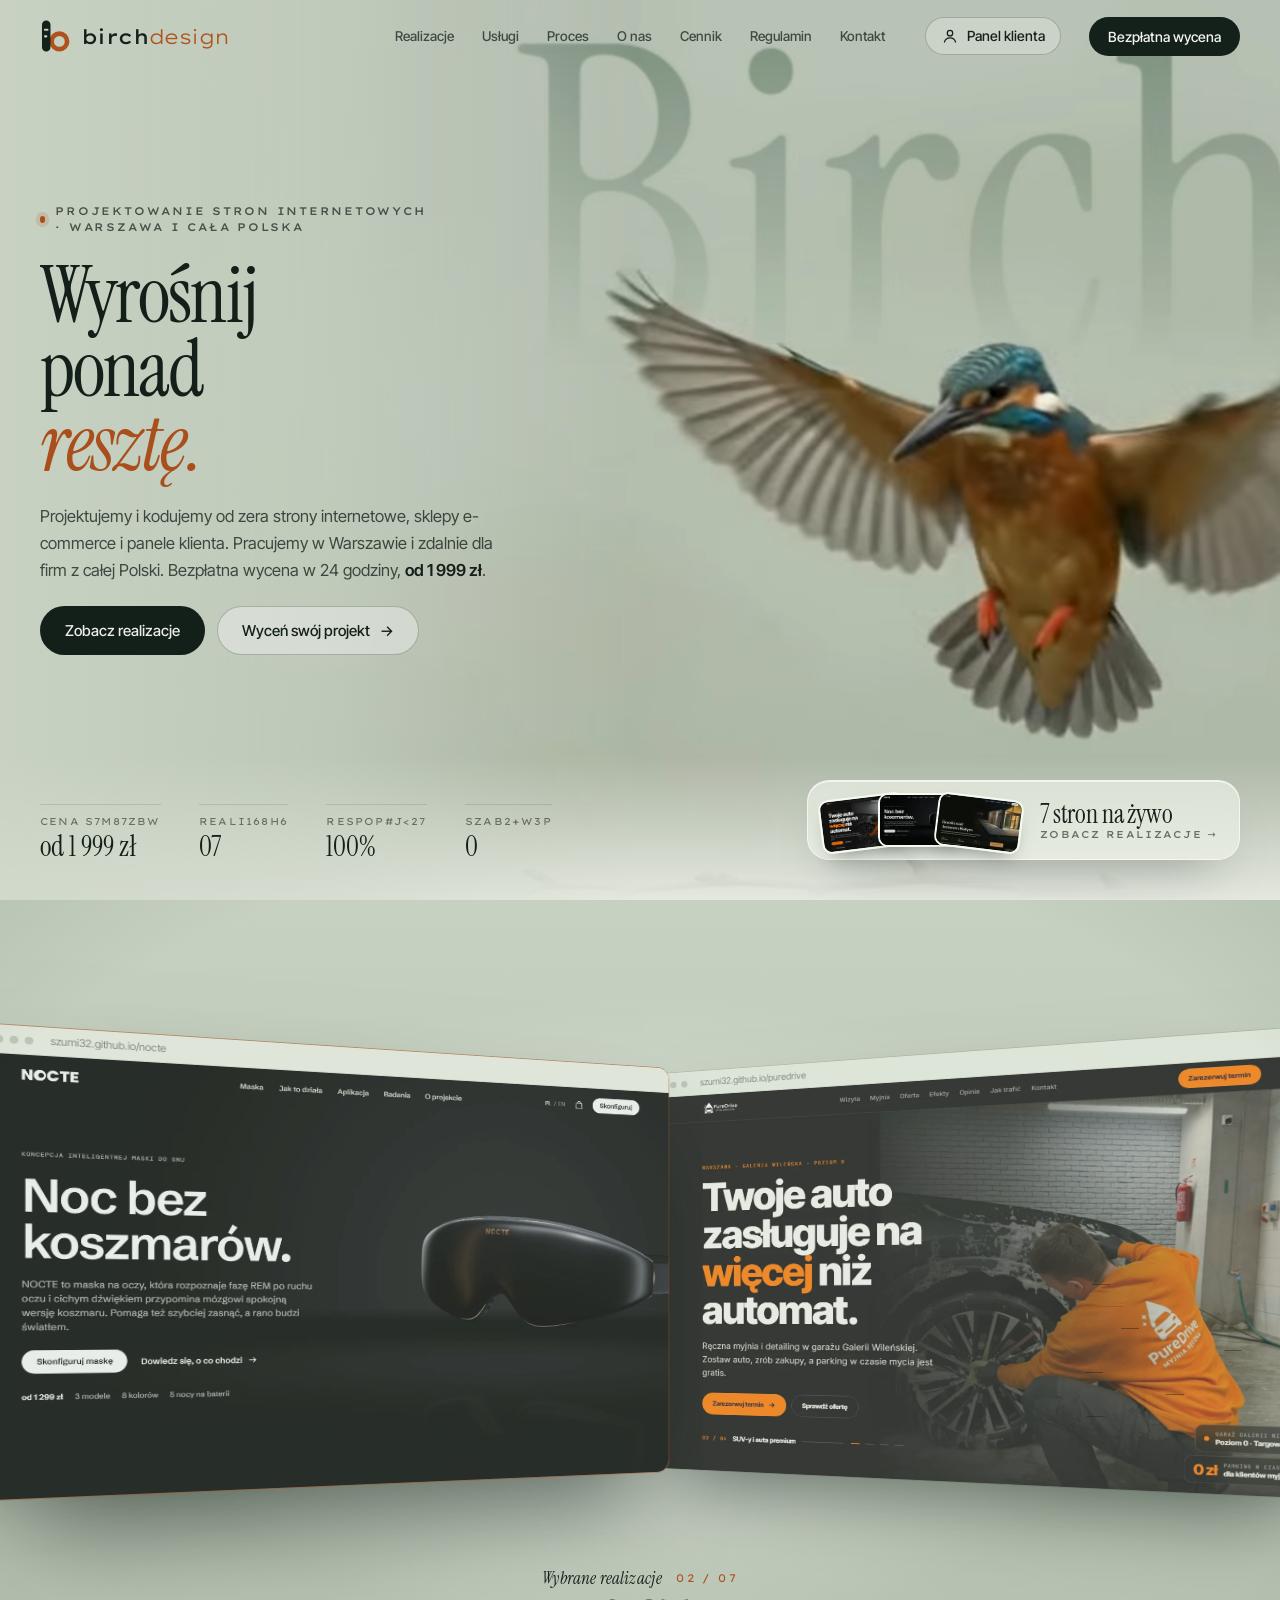
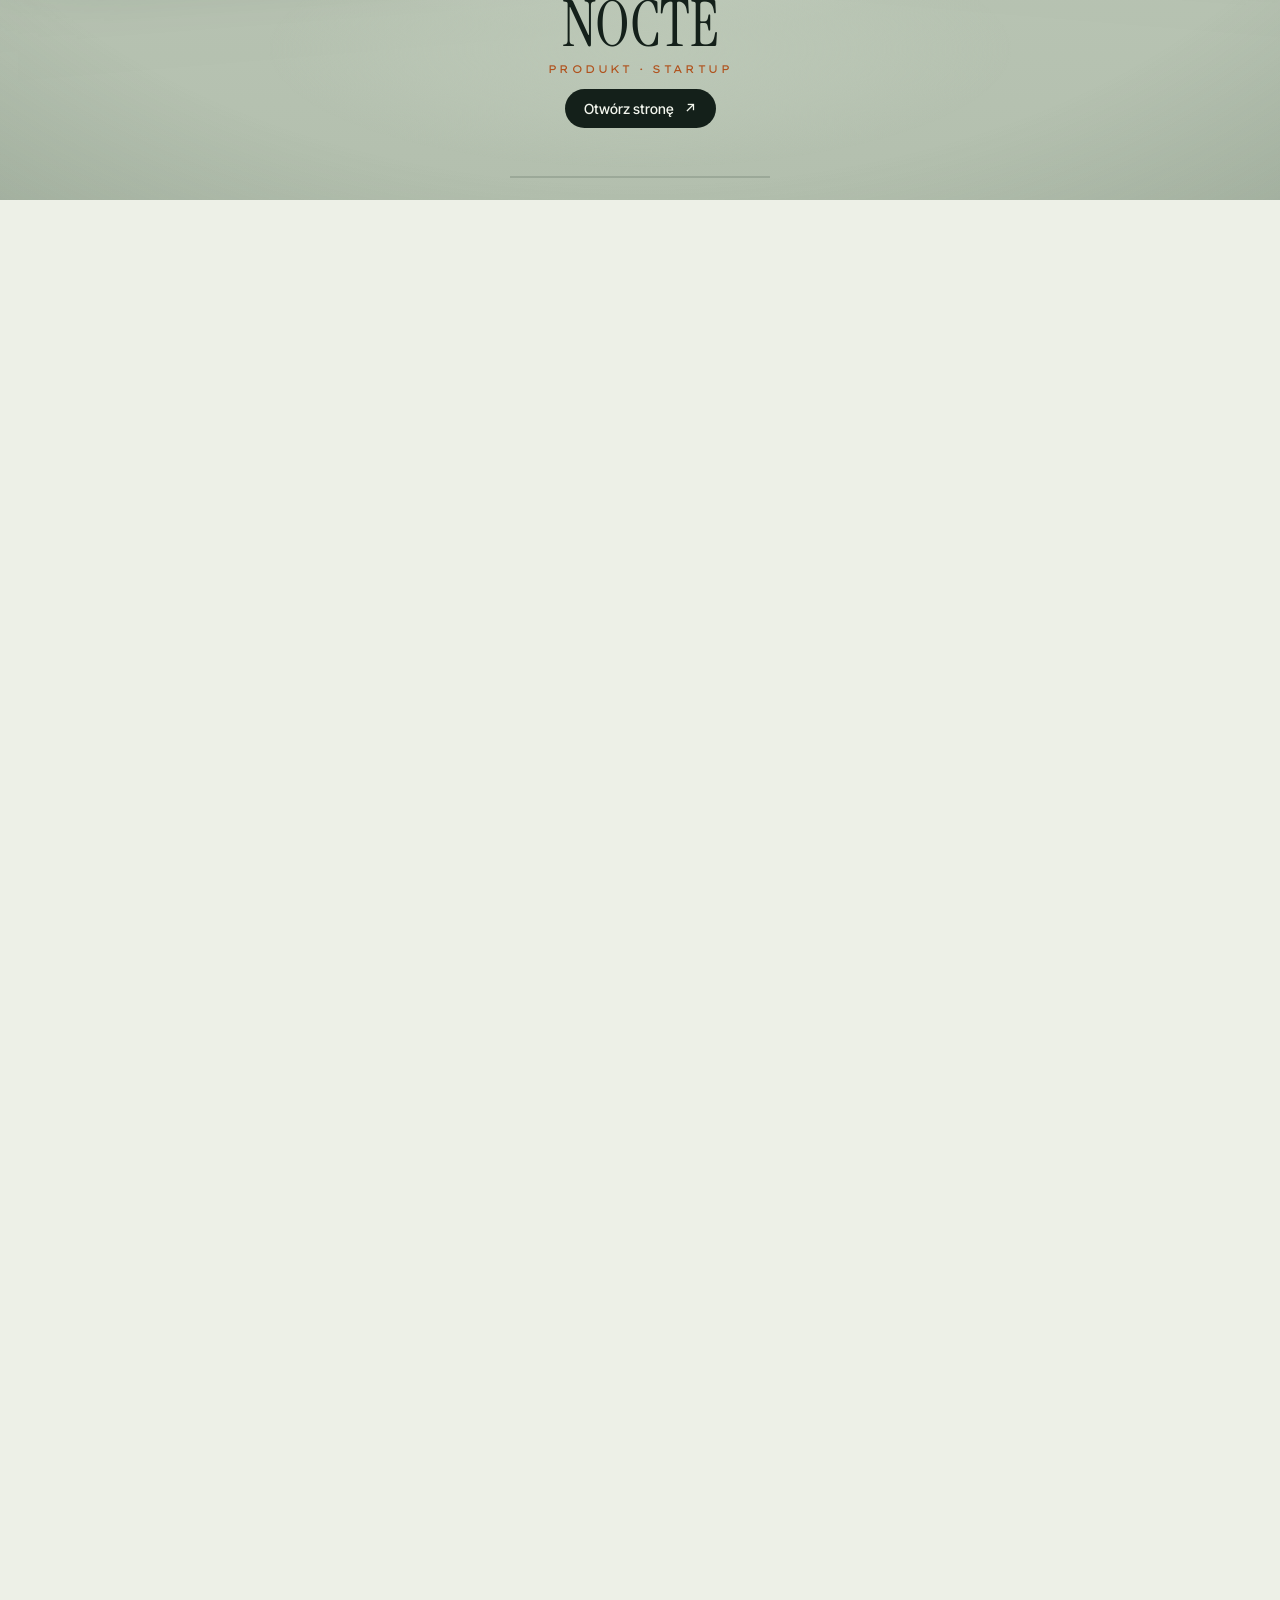
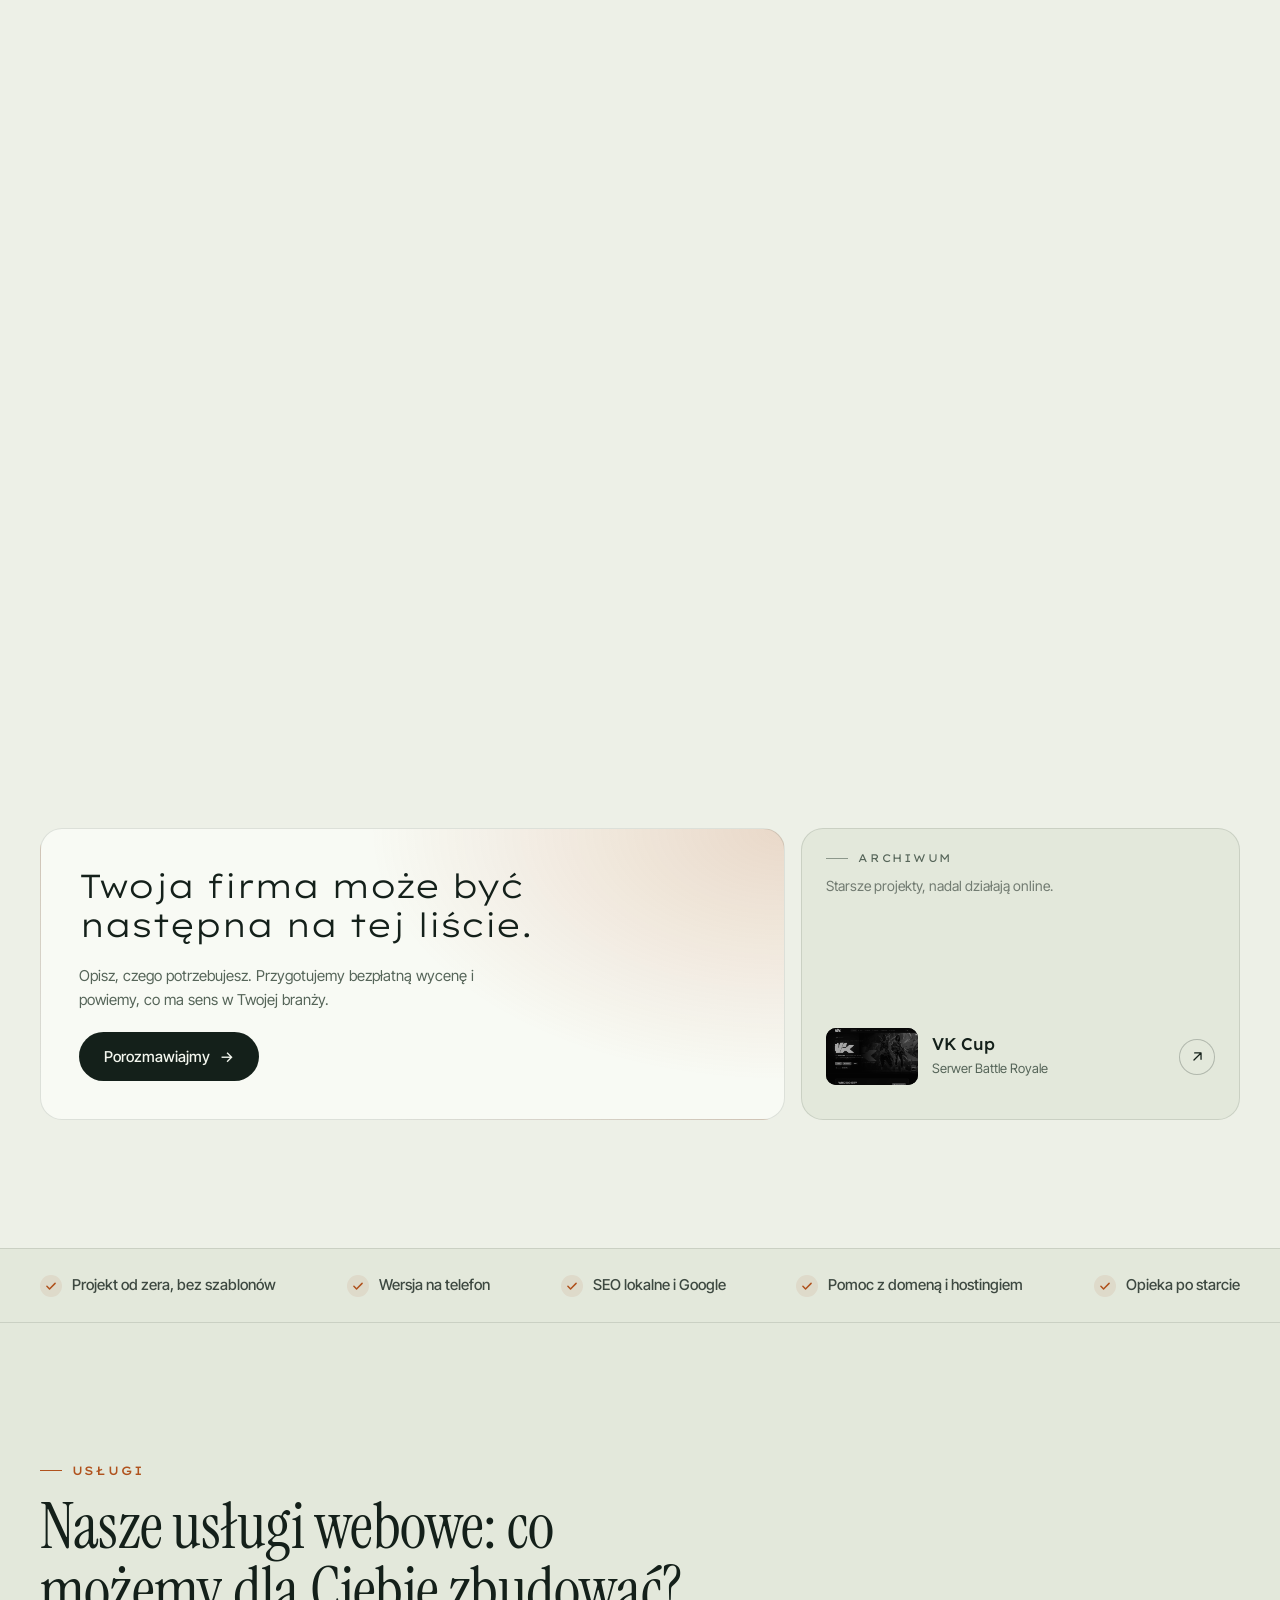
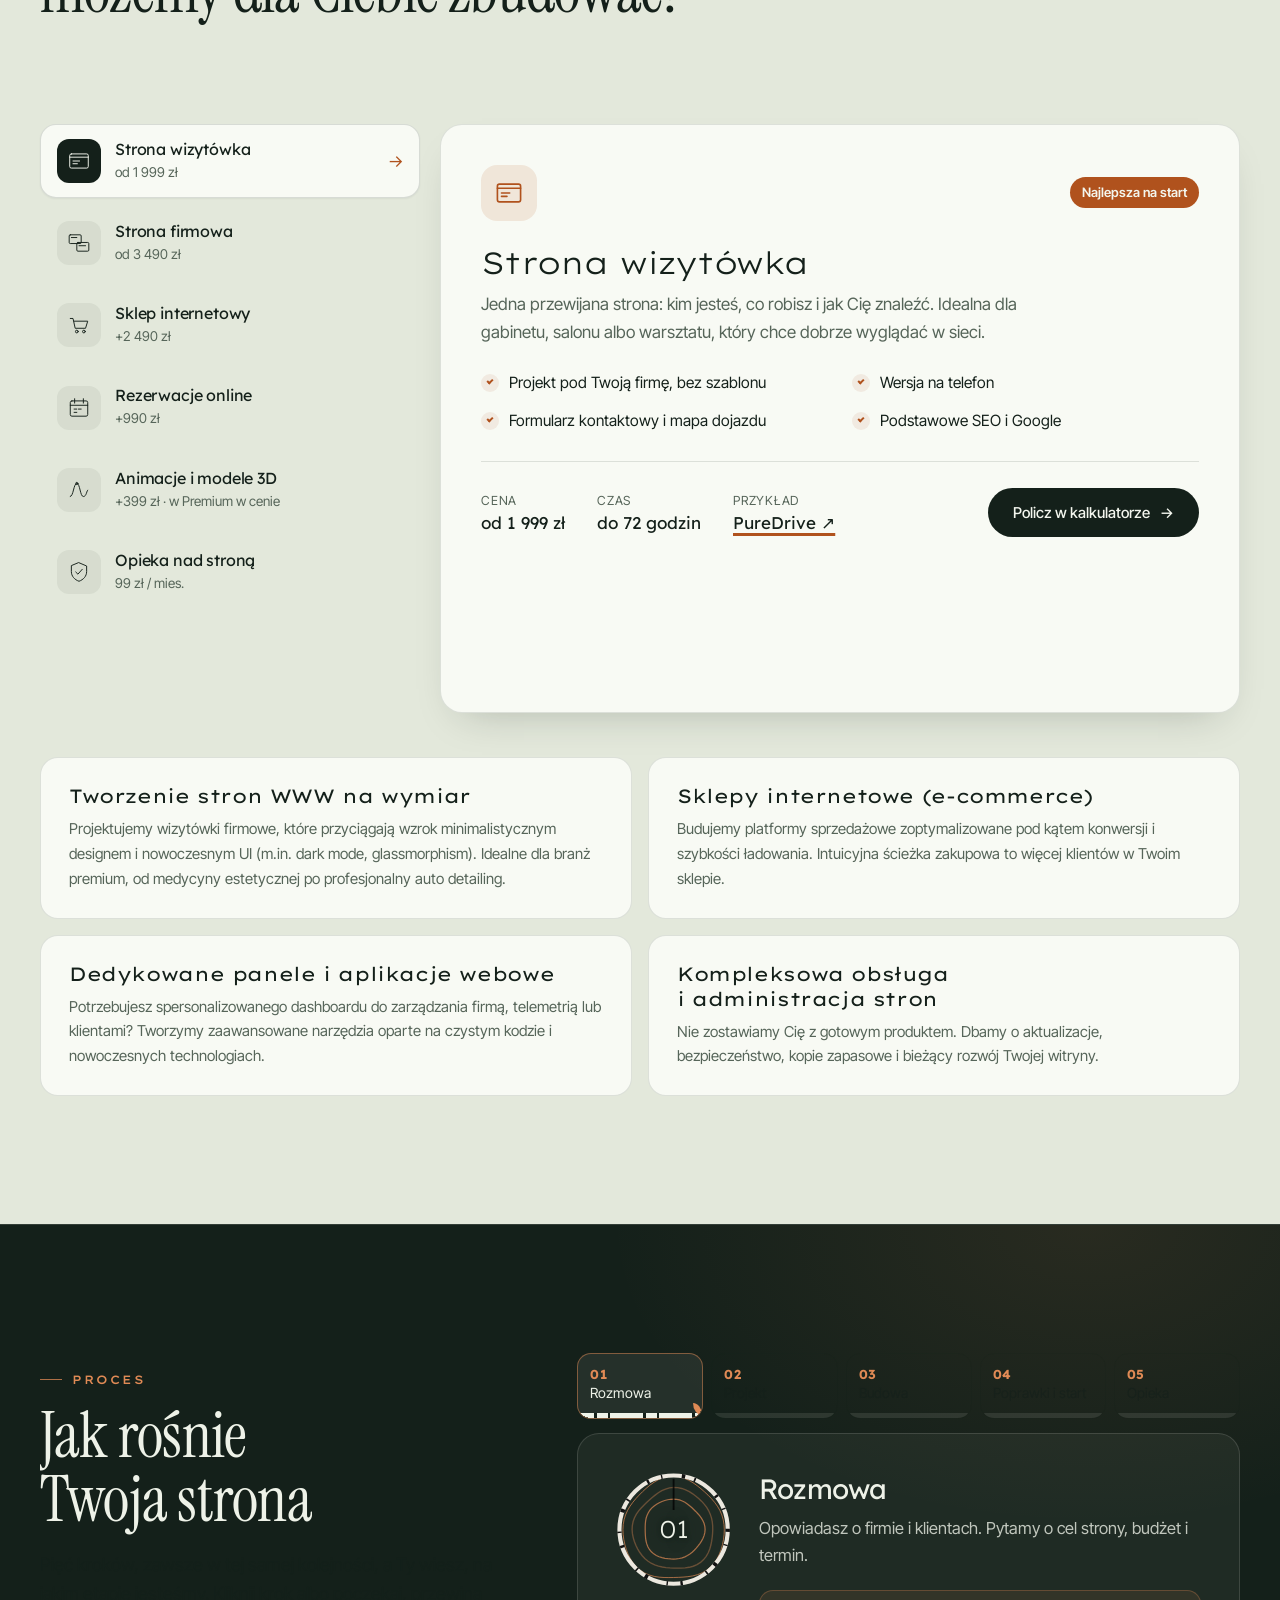
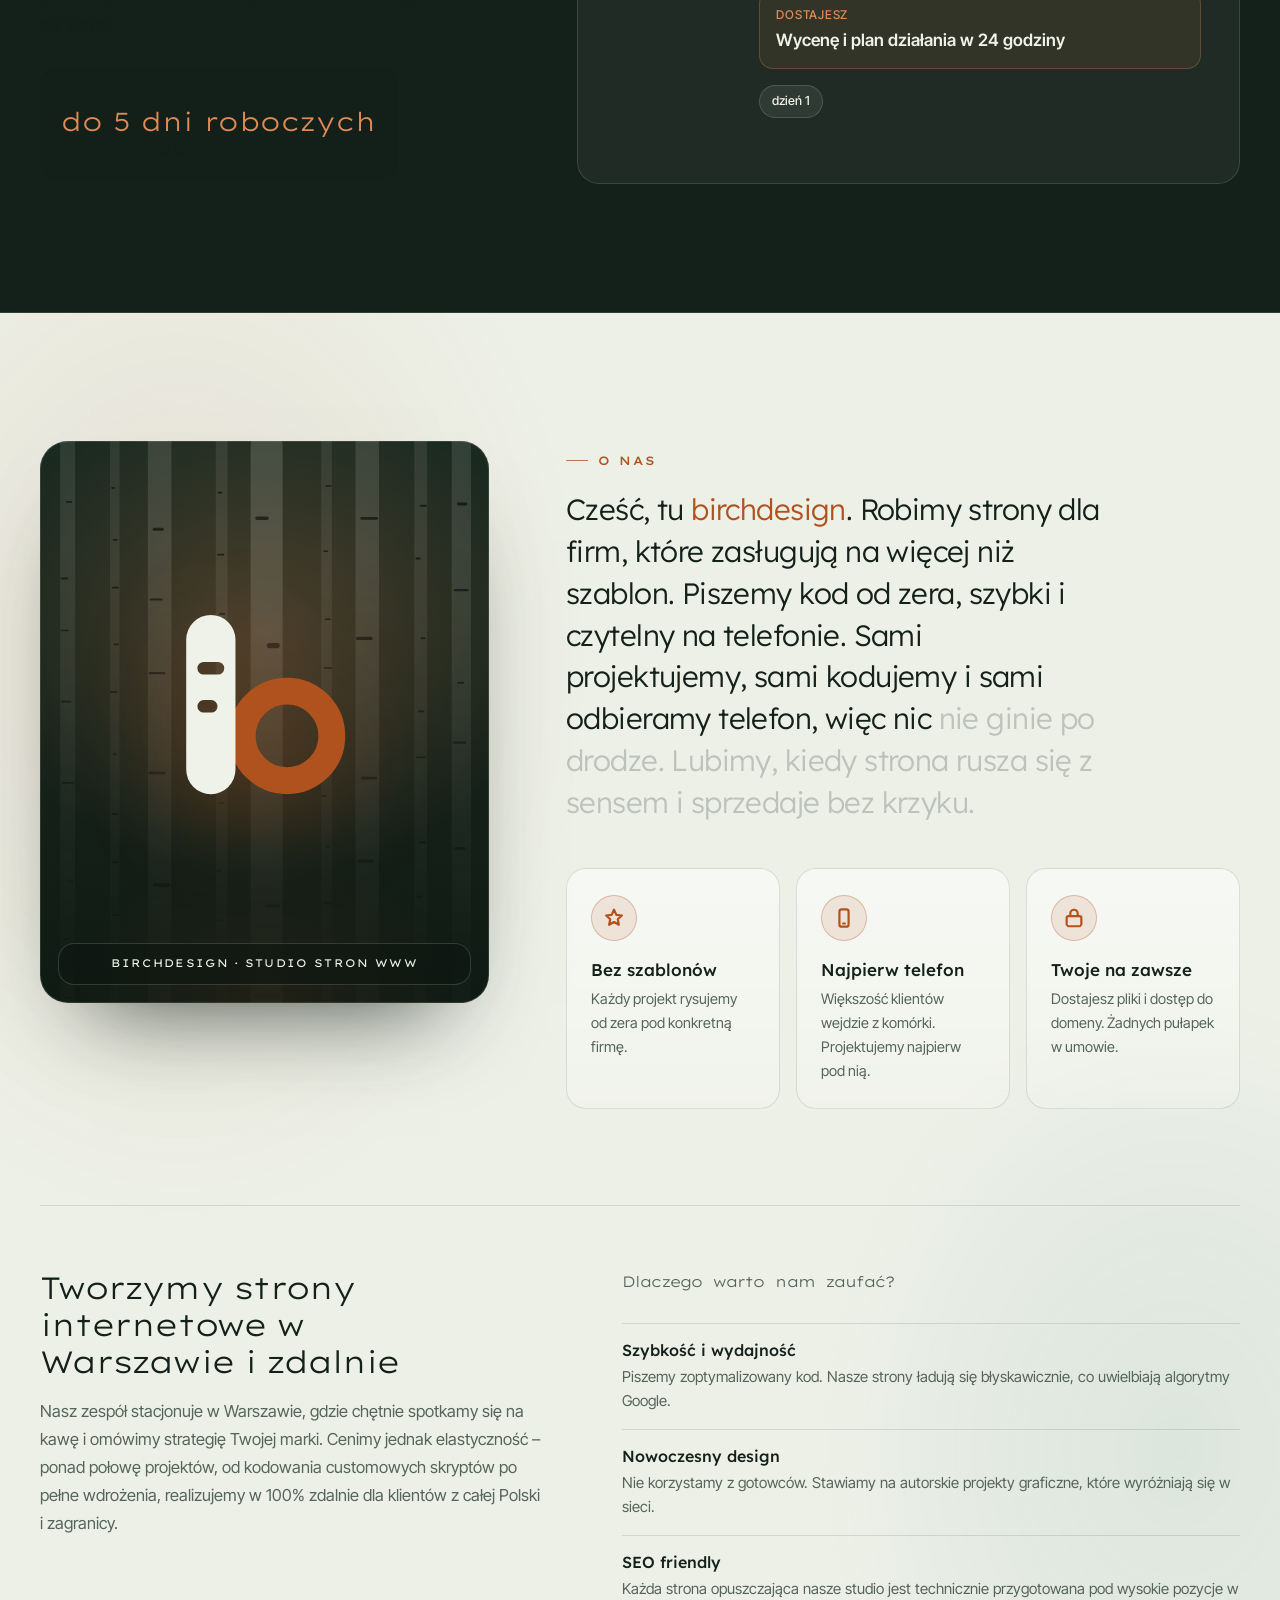
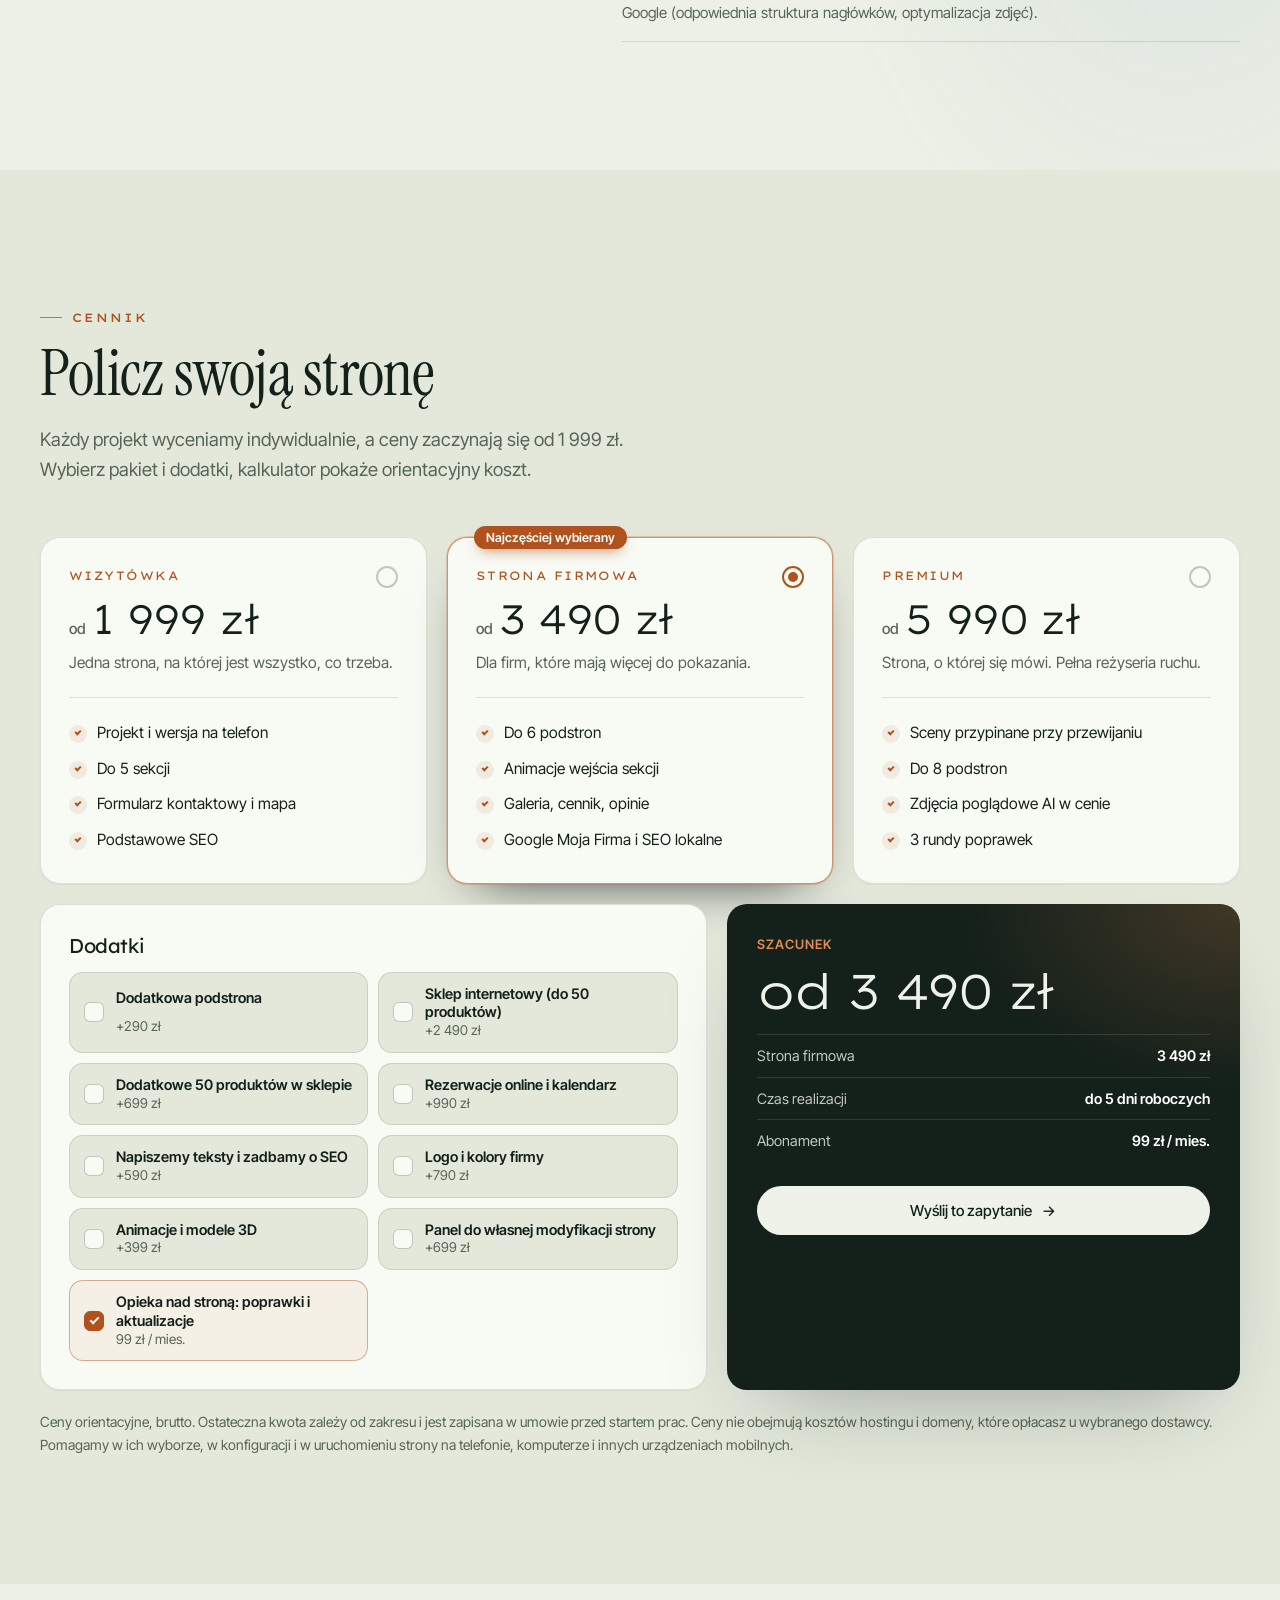
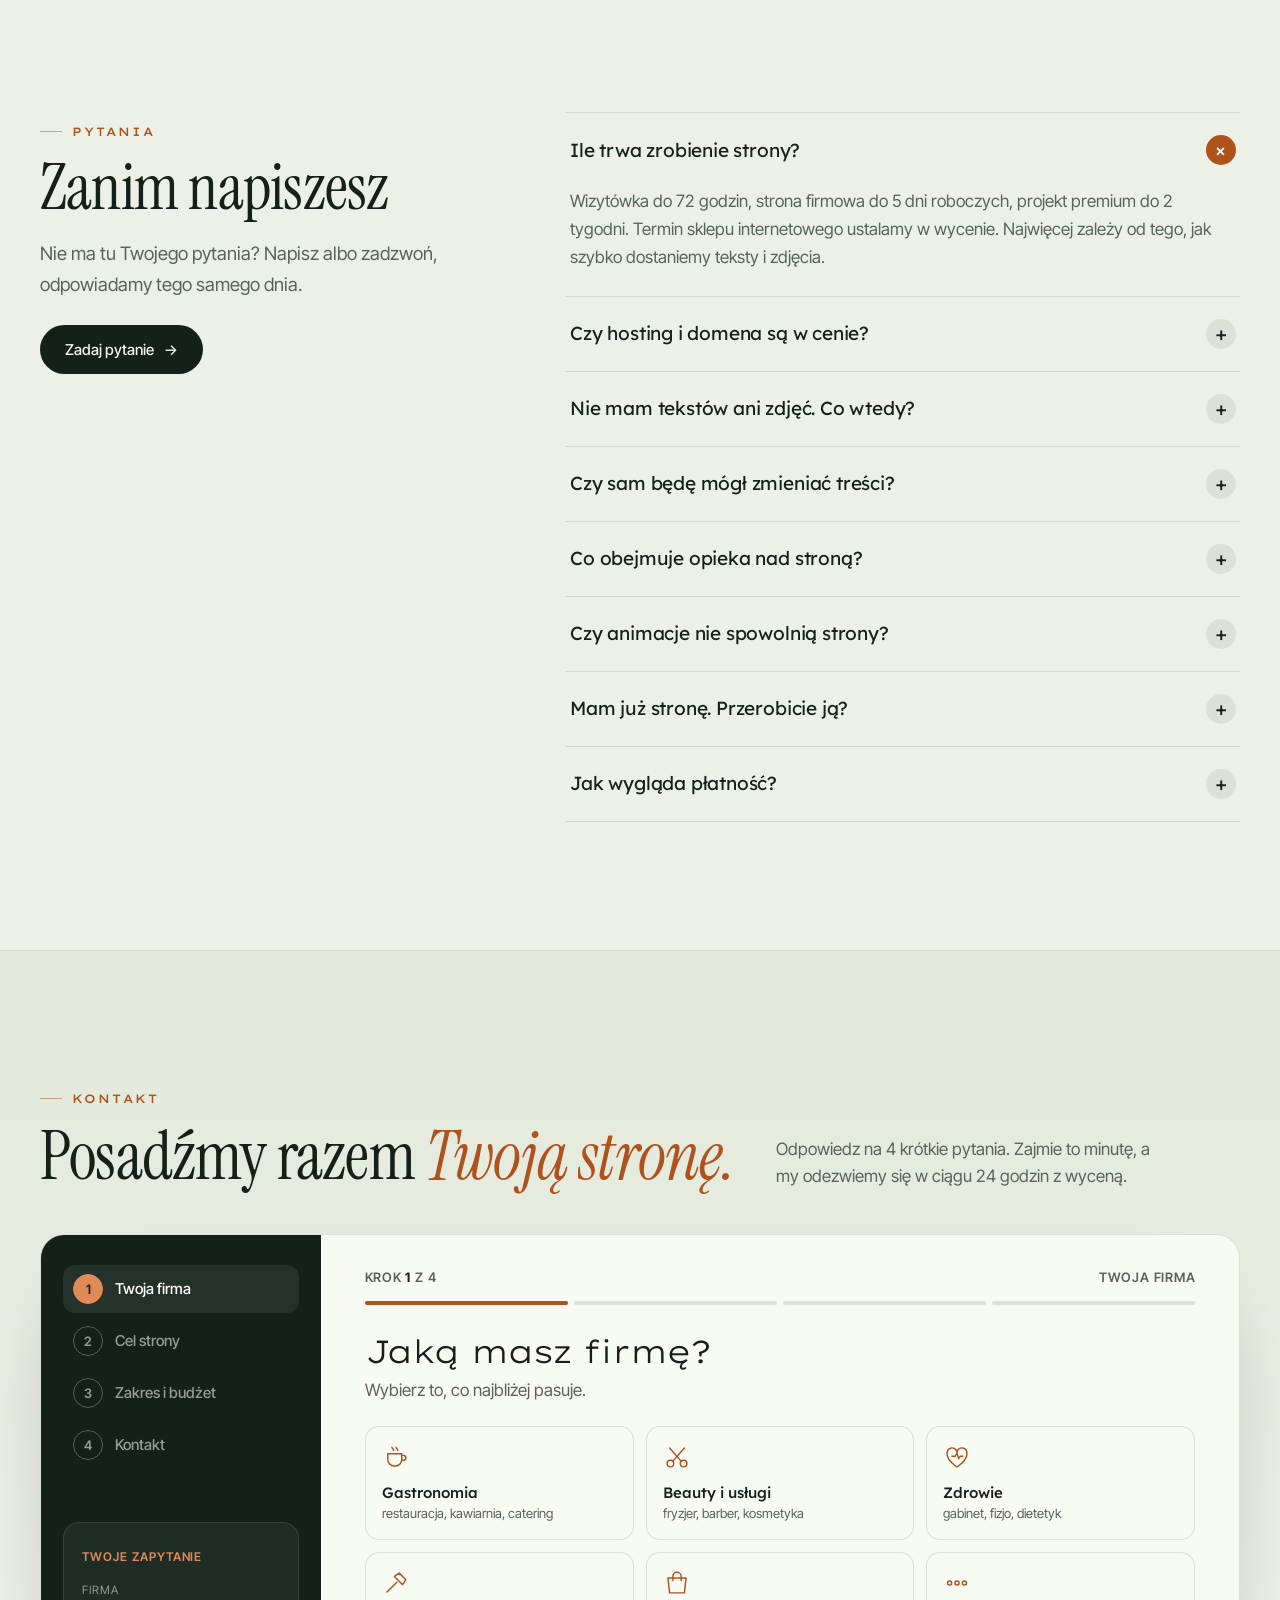
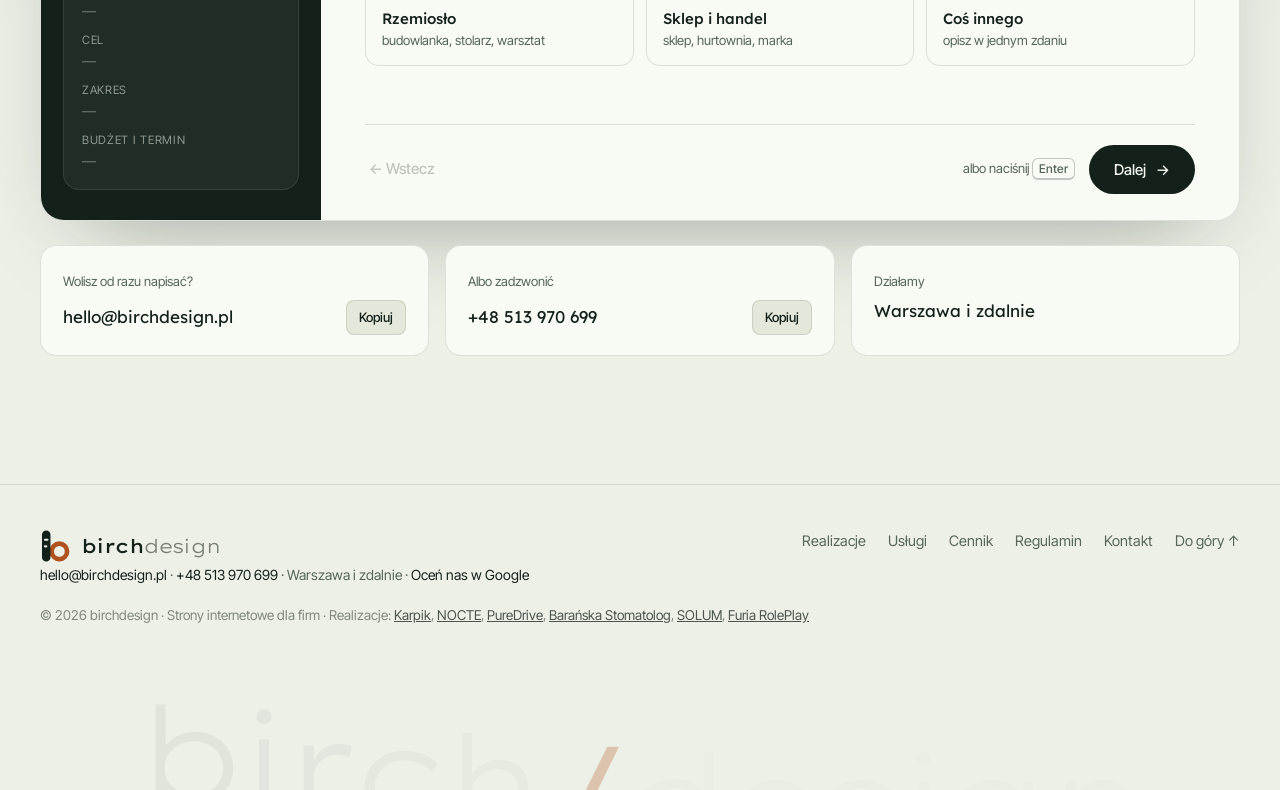
==== commit 80394fd3: "v25: hero z przylotem zimorodka, jasny motyw, galeria realizacji 3D, nowy regulamin i 404, SEO, pane" ====
--- a/index.html
+++ b/index.html
@@ -3,17 +3,30 @@
 <head>
 <meta charset="UTF-8">
 <meta name="viewport" content="width=device-width, initial-scale=1">
-<title>Projektowanie stron internetowych Warszawa i cała Polska | birchdesign</title>
-<meta name="description" content="Szybkie, nowoczesne strony internetowe, sklepy e-commerce i panele zarządzania. Warszawa i zdalnie z całej Polski. Wycena indywidualna, od 1 999 zł.">
-<meta property="og:title" content="Projektowanie stron internetowych Warszawa i cała Polska | birchdesign">
-<meta property="og:description" content="Tworzymy szybkie, nowoczesne i nieszablonowe strony internetowe, sklepy e-commerce oraz panele zarządzania. Warszawa i zdalnie.">
+<title>Strony internetowe Warszawa i cała Polska | birchdesign</title>
+<meta name="description" content="Projektujemy i kodujemy od zera szybkie strony internetowe, sklepy e-commerce i panele klienta. Warszawa i zdalnie. Wycena w 24 godziny, od 1 999 zł.">
+<meta property="og:title" content="Strony internetowe Warszawa i cała Polska | birchdesign">
+<meta property="og:description" content="Projektujemy i kodujemy od zera szybkie strony internetowe, sklepy e-commerce i panele klienta. Warszawa i zdalnie. Wycena w 24 godziny, od 1 999 zł.">
 <meta property="og:type" content="website">
 <meta property="og:locale" content="pl_PL">
 <link rel="canonical" href="https://birchdesign.pl/">
 <meta property="og:url" content="https://birchdesign.pl/">
+<meta property="og:site_name" content="birchdesign">
+<meta property="og:image" content="https://birchdesign.pl/assets/og-image.jpg">
+<meta property="og:image:width" content="1200">
+<meta property="og:image:height" content="630">
+<meta property="og:image:alt" content="birchdesign: zimorodek na gałęzi i hasło Strony, które robią wrażenie">
+<meta name="twitter:card" content="summary_large_image">
+<meta name="twitter:title" content="Strony internetowe Warszawa i cała Polska | birchdesign">
+<meta name="twitter:description" content="Projektujemy i kodujemy od zera szybkie strony internetowe, sklepy e-commerce i panele klienta. Warszawa i zdalnie. Wycena w 24 godziny, od 1 999 zł.">
+<meta name="twitter:image" content="https://birchdesign.pl/assets/og-image.jpg">
+<meta name="robots" content="index, follow, max-image-preview:large">
+<link rel="alternate" hreflang="pl" href="https://birchdesign.pl/">
+<link rel="alternate" hreflang="x-default" href="https://birchdesign.pl/">
+<link rel="preload" as="image" href="assets/hero/bird-first.webp" fetchpriority="high">
 
 <link rel="icon" href="assets/favicon.svg" type="image/svg+xml">
-<meta name="theme-color" content="#000000">
+<meta name="theme-color" content="#edf0e7">
 <link rel="preconnect" href="https://fonts.googleapis.com">
 <link rel="preconnect" href="https://fonts.gstatic.com" crossorigin>
 <link href="https://fonts.googleapis.com/css2?family=Instrument+Serif:ital@0;1&family=Inter+Tight:wght@300;400;500;600&family=Lexend+Giga:wght@300;400;500&family=Lexend:wght@300;400;500;600&display=swap" rel="stylesheet">
@@ -24,7 +37,7 @@
      1. główny: czerń   2. główny: biel kory   3. dodatkowy: akcent (miedź) – zmieniaj też ACCENT w skrypcie */
   --black: #000000; --bg-rgb: 0, 0, 0; --bark: #ece8df; --gold: #7ccf6b; --gold-rgb: 124, 207, 107;
   --bg: var(--black); --bg2: #0a0a0a; --s1: #0c0c0c; --card: #121212; --card2: #171717; --s4: #242424; --ink: var(--bark); --ink-rgb: 236, 232, 223;
-  --muted: #a1a1a1; --line: rgba(236, 232, 223, .12); --line2: rgba(236, 232, 223, .24);
+  --muted: #a1a1a1; --line: rgba(20, 32, 26, .12); --line2: rgba(20, 32, 26, .24);
   --lime: var(--gold); --lime-rgb: var(--gold-rgb); --ivory: var(--bark);
   --green: #1b1b1b; --green-rgb: 27, 27, 27; --on: #000000;
   --accent: var(--gold); --accent-rgb: var(--gold-rgb); --accent-dk: #4f9a46; --accent-lt: var(--gold); --soft: rgba(124, 207, 107, .12);
@@ -89,21 +102,21 @@
 
 /* ============ NAWIGACJA ============ */
 .nav { position: fixed; inset: 0 0 auto; z-index: 60; border-bottom: 1px solid transparent; transition: background-color .3s, border-color .3s, backdrop-filter .3s; }
-.nav.solid, .nav.open { background: rgba(242, 238, 230, .88); -webkit-backdrop-filter: blur(14px) saturate(1.4); backdrop-filter: blur(14px) saturate(1.4); border-color: var(--line); }
+.nav.solid, .nav.open { background: rgba(20, 32, 26, .88); -webkit-backdrop-filter: blur(14px) saturate(1.4); backdrop-filter: blur(14px) saturate(1.4); border-color: var(--line); }
 .nav .wrap { display: flex; align-items: center; gap: 28px; height: 72px; }
 .logo { display: flex; align-items: center; gap: 10px; font: 800 20px var(--f-d); letter-spacing: -.03em; text-decoration: none; }
 .logo b { font-weight: 600; color: var(--muted); }
-.logo-mark { flex: none; width: 34px; height: 34px; border-radius: 10px; display: grid; place-items: center; background: var(--green); color: var(--ivory); box-shadow: 0 0 0 1px rgba(242, 238, 230, .16), 0 6px 14px -6px rgba(var(--green-rgb), .8); }
+.logo-mark { flex: none; width: 34px; height: 34px; border-radius: 10px; display: grid; place-items: center; background: var(--green); color: var(--ivory); box-shadow: 0 0 0 1px rgba(20, 32, 26, .16), 0 6px 14px -6px rgba(var(--green-rgb), .8); }
 .logo-mark svg { width: 18px; height: 22px; transition: transform .6s var(--ease); transform-origin: 30% 90%; }
 .logo:hover .logo-mark svg { transform: rotate(-9deg) scale(1.06); }
 .logo { transition: color .3s; }
 .logo b { transition: color .3s; }
 /* menu na ciemnym lesie (zanim zacznie się przewijanie) */
 .nav:not(.solid):not(.open) .logo { color: var(--ivory); }
-.nav:not(.solid):not(.open) .logo b { color: rgba(242, 238, 230, .6); }
-.nav:not(.solid):not(.open) .nav-links a { color: rgba(242, 238, 230, .8); }
-.nav:not(.solid):not(.open) .nav-links a:hover { color: var(--ivory); background: rgba(242, 238, 230, .1); }
-.nav:not(.solid):not(.open) .burger { background: rgba(242, 238, 230, .08); border-color: rgba(242, 238, 230, .22); }
+.nav:not(.solid):not(.open) .logo b { color: rgba(20, 32, 26, .6); }
+.nav:not(.solid):not(.open) .nav-links a { color: rgba(20, 32, 26, .8); }
+.nav:not(.solid):not(.open) .nav-links a:hover { color: var(--ivory); background: rgba(20, 32, 26, .1); }
+.nav:not(.solid):not(.open) .burger { background: rgba(20, 32, 26, .08); border-color: rgba(20, 32, 26, .22); }
 .nav:not(.solid):not(.open) .burger span { background: var(--ivory); }
 .nav-links { display: flex; gap: 4px; list-style: none; margin: 0 0 0 auto; padding: 0; }
 .nav-links a { display: block; padding: 8px 12px; border-radius: 8px; font-size: 15px; font-weight: 500; color: var(--muted); text-decoration: none; transition: color .2s, background-color .2s; }
@@ -152,7 +165,7 @@
 
 .hero__content { position: relative; z-index: 3; height: 100%; width: min(1200px, 100% - 48px); margin-inline: auto; display: grid; grid-template-columns: minmax(0, 1fr) auto; align-items: end; gap: 32px; padding: 110px 0 clamp(130px, 18vh, 190px); will-change: transform; }
 .hero__copy { max-width: 760px; display: grid; gap: clamp(18px, 2.6vh, 28px); justify-items: start; }
-.hero-eyebrow { display: inline-flex; align-items: center; gap: 10px; font: 400 11px/1 var(--f-g); letter-spacing: .14em; text-transform: uppercase; color: rgba(236, 232, 223, .85); }
+.hero-eyebrow { display: inline-flex; align-items: center; gap: 10px; font: 400 11px/1 var(--f-g); letter-spacing: .14em; text-transform: uppercase; color: rgba(20, 32, 26, .85); }
 .hero-eyebrow i { width: 7px; height: 7px; border-radius: 50%; background: var(--gold); box-shadow: 0 0 0 4px rgba(var(--gold-rgb), .18); }
 .hero__title { margin: 0; font: 300 clamp(36px, 6vw, 96px)/1.02 var(--f-g); letter-spacing: -.035em; text-transform: uppercase; text-shadow: 0 6px 40px rgba(0, 0, 0, .35); }
 .hero__title .ln { display: block; overflow: hidden; padding-bottom: .08em; margin-bottom: -.08em; }
@@ -163,11 +176,11 @@
 @keyframes popIn { from { opacity: 0; transform: translateY(14px) scale(.95); filter: blur(6px); } }
 @keyframes ping { 0% { transform: scale(.5); opacity: .8; } 100% { transform: scale(1.6); opacity: 0; } }
 @keyframes blink { 50% { opacity: .35; } }
-.hero__lead { max-width: 540px; margin: 0; font-size: clamp(16px, 1.2vw, 18.5px); color: rgba(236, 232, 223, .88); text-shadow: 0 2px 18px rgba(0, 0, 0, .45); }
+.hero__lead { max-width: 540px; margin: 0; font-size: clamp(16px, 1.2vw, 18.5px); color: rgba(20, 32, 26, .88); text-shadow: 0 2px 18px rgba(0, 0, 0, .45); }
 .hero__lead strong { color: var(--gold); font-weight: 600; }
 .actions { display: flex; flex-wrap: wrap; gap: 12px; }
-.btn-glass { background: rgba(var(--bg-rgb), .25); color: var(--bark); border-color: rgba(236, 232, 223, .35); -webkit-backdrop-filter: blur(8px); backdrop-filter: blur(8px); }
-.btn-glass:hover { background: rgba(236, 232, 223, .1); border-color: var(--bark); }
+.btn-glass { background: rgba(var(--bg-rgb), .25); color: var(--bark); border-color: rgba(20, 32, 26, .35); -webkit-backdrop-filter: blur(8px); backdrop-filter: blur(8px); }
+.btn-glass:hover { background: rgba(20, 32, 26, .1); border-color: var(--bark); }
 
 /* szklana karta z realizacjami */
 .hcard { width: 300px; padding: 22px; display: grid; gap: 10px; border-radius: 18px; background: linear-gradient(160deg, rgba(16, 14, 14, .62), rgba(16, 14, 14, .42)); border: 1px solid var(--line); -webkit-backdrop-filter: blur(18px) saturate(1.2); backdrop-filter: blur(18px) saturate(1.2); box-shadow: 0 30px 80px -30px rgba(0, 0, 0, .6); animation: popIn 1s var(--ease) .7s backwards; }
@@ -261,7 +274,7 @@
 .show.paused .show-list button[aria-selected="true"] i::after { animation-play-state: paused; }
 .show-stage { position: relative; display: grid; border-radius: 26px; overflow: hidden; isolation: isolate; background: var(--forest); color: var(--ivory); padding: clamp(20px, 3.2vw, 42px) clamp(20px, 3.2vw, 42px) clamp(22px, 2.8vw, 34px); touch-action: pan-y; --mx: 0; --my: 0; }
 .show-stage .glow { position: absolute; z-index: -1; left: 10%; top: -30%; width: 80%; height: 75%; border-radius: 50%; background: var(--g); opacity: .42; filter: blur(90px); transition: background-color .9s var(--ease); }
-.show-stage::before { content: ""; position: absolute; inset: 0; z-index: -1; background: repeating-linear-gradient(90deg, transparent 0 46px, rgba(242, 238, 230, .025) 46px 52px, transparent 52px 130px); -webkit-mask-image: linear-gradient(transparent, #000 60%); mask-image: linear-gradient(transparent, #000 60%); }
+.show-stage::before { content: ""; position: absolute; inset: 0; z-index: -1; background: repeating-linear-gradient(90deg, transparent 0 46px, rgba(20, 32, 26, .025) 46px 52px, transparent 52px 130px); -webkit-mask-image: linear-gradient(transparent, #000 60%); mask-image: linear-gradient(transparent, #000 60%); }
 .pj { grid-area: 1 / 1; display: grid; gap: 26px; min-width: 0; opacity: 0; visibility: hidden; transition: opacity .35s var(--ease), visibility 0s .6s; }
 .pj[hidden] { display: grid; }
 .pj.on { opacity: 1; visibility: visible; transition: opacity .5s var(--ease) .05s, visibility 0s; }
@@ -276,9 +289,9 @@
 .pj-info { display: grid; grid-template-columns: minmax(0, 1fr) auto; gap: 16px 28px; align-items: end; }
 .pj-info small { font-size: 12.5px; font-weight: 600; letter-spacing: .09em; text-transform: uppercase; color: var(--lime); }
 .pj-info h3 { margin: 6px 0; font: 700 clamp(26px, 2.6vw, 34px)/1.1 var(--f-d); letter-spacing: -.025em; }
-.pj-info p { margin: 0; max-width: 560px; font-size: 16px; color: rgba(242, 238, 230, .74); }
+.pj-info p { margin: 0; max-width: 560px; font-size: 16px; color: rgba(20, 32, 26, .74); }
 .pj-tags { display: flex; flex-wrap: wrap; gap: 6px; list-style: none; margin: 14px 0 0; padding: 0; }
-.pj-tags li { padding: 4px 11px; border-radius: 999px; border: 1px solid rgba(242, 238, 230, .18); font-size: 12.5px; color: rgba(242, 238, 230, .82); }
+.pj-tags li { padding: 4px 11px; border-radius: 999px; border: 1px solid rgba(20, 32, 26, .18); font-size: 12.5px; color: rgba(20, 32, 26, .82); }
 .pj-info .btn { white-space: nowrap; }
 .works-cta { display: flex; flex-wrap: wrap; align-items: center; justify-content: space-between; gap: 18px; margin-top: 28px; padding: 24px 28px; border-radius: 18px; background: var(--bg2); border: 1px solid var(--line); }
 .works-cta p { margin: 0; font: 600 19px/1.3 var(--f-d); letter-spacing: -.01em; }
@@ -307,7 +320,7 @@
 
 /* zrzuty realizacji (assets/previews/*.webp, 1440×900) */
 .screen { position: relative; aspect-ratio: 16 / 10; overflow: hidden; background: var(--card2); }
-.screen::before { content: attr(data-name); position: absolute; inset: 0; display: grid; place-items: center; font: 300 clamp(20px, 3vw, 40px) var(--f-g); color: rgba(236, 232, 223, .3); }
+.screen::before { content: attr(data-name); position: absolute; inset: 0; display: grid; place-items: center; font: 300 clamp(20px, 3vw, 40px) var(--f-g); color: rgba(20, 32, 26, .3); }
 .screen > img { position: absolute; inset: 0; z-index: 1; width: 100%; height: 100%; object-fit: cover; object-position: top center; opacity: 0; transition: opacity .4s, transform 1.2s var(--ease); }
 .screen > img.ok { opacity: 1; }
 .device:hover .screen > img { transform: scale(1.035); }
@@ -373,22 +386,22 @@
 .process::before { content: ""; position: absolute; inset: 0; background: radial-gradient(800px 500px at 85% 0%, rgba(var(--lime-rgb), .12), transparent 60%); pointer-events: none; }
 .proc-grid { display: grid; grid-template-columns: minmax(0, .82fr) minmax(0, 1.18fr); gap: clamp(36px, 6vw, 80px); align-items: center; }
 .proc-head .eyebrow { color: var(--lime); }
-.proc-head p { margin: 18px 0 0; font-size: 18px; color: rgba(242, 238, 230, .72); }
-.proc-total { display: inline-grid; margin-top: 30px; padding: 16px 20px; border-radius: 16px; border: 1px solid rgba(242, 238, 230, .14); background: rgba(242, 238, 230, .04); }
-.proc-total small { font-size: 12.5px; letter-spacing: .06em; text-transform: uppercase; color: rgba(242, 238, 230, .6); }
+.proc-head p { margin: 18px 0 0; font-size: 18px; color: rgba(20, 32, 26, .72); }
+.proc-total { display: inline-grid; margin-top: 30px; padding: 16px 20px; border-radius: 16px; border: 1px solid rgba(20, 32, 26, .14); background: rgba(20, 32, 26, .04); }
+.proc-total small { font-size: 12.5px; letter-spacing: .06em; text-transform: uppercase; color: rgba(20, 32, 26, .6); }
 .proc-total b { font: 700 26px/1.2 var(--f-d); color: var(--lime); }
-.proc-total span { font-size: 14px; color: rgba(242, 238, 230, .7); }
+.proc-total span { font-size: 14px; color: rgba(20, 32, 26, .7); }
 .st-nav { display: grid; grid-template-columns: repeat(5, minmax(0, 1fr)); gap: 8px; }
 .st-nav button {
   position: relative; display: grid; gap: 2px; padding: 12px 12px 16px; border-radius: 14px; text-align: left; cursor: pointer;
-  border: 1px solid rgba(242, 238, 230, .12); background: transparent; color: rgba(242, 238, 230, .6); overflow: hidden;
+  border: 1px solid rgba(20, 32, 26, .12); background: transparent; color: rgba(20, 32, 26, .6); overflow: hidden;
   transition: background-color .25s, color .25s, border-color .25s;
 }
-.st-nav button:hover { color: var(--ivory); border-color: rgba(242, 238, 230, .25); }
-.st-nav button[aria-selected="true"] { background: rgba(242, 238, 230, .07); color: var(--ivory); border-color: rgba(var(--lime-rgb), .45); }
+.st-nav button:hover { color: var(--ivory); border-color: rgba(20, 32, 26, .25); }
+.st-nav button[aria-selected="true"] { background: rgba(20, 32, 26, .07); color: var(--ivory); border-color: rgba(var(--lime-rgb), .45); }
 .st-nav b { font: 700 13px var(--f-d); letter-spacing: .04em; color: var(--lime); }
 .st-nav span { font-size: 14px; font-weight: 500; line-height: 1.25; }
-.st-nav i { position: absolute; left: 0; right: 0; bottom: 0; height: 5px; background: rgba(242, 238, 230, .08); }
+.st-nav i { position: absolute; left: 0; right: 0; bottom: 0; height: 5px; background: rgba(20, 32, 26, .08); }
 .st-nav i::after { content: ""; position: absolute; inset: 0; background: repeating-linear-gradient(90deg, var(--ivory) 0 16px, var(--bg) 16px 19px, var(--ivory) 19px 30px, var(--bg) 30px 32px, var(--ivory) 32px 49px); transform-origin: 0 50%; transform: scaleX(0); }
 .st-nav button[aria-selected="true"] i::before { content: ""; position: absolute; z-index: 1; left: 0; bottom: 3px; width: 9px; height: 12px; border-radius: 0 100% 0 100%; background: var(--lime); animation: tipRun var(--dur, 6s) linear forwards; }
 .stepper.paused .st-nav button[aria-selected="true"] i::before { animation-play-state: paused; }
@@ -397,16 +410,16 @@
 .st-nav button[aria-selected="true"] i::after { animation: stFill var(--dur, 6s) linear forwards; }
 .stepper.paused .st-nav button[aria-selected="true"] i::after { animation-play-state: paused; }
 @keyframes stFill { to { transform: scaleX(1); } }
-.st-panes { display: grid; margin-top: 14px; border-radius: 22px; border: 1px solid rgba(242, 238, 230, .12); background: rgba(242, 238, 230, .05); }
+.st-panes { display: grid; margin-top: 14px; border-radius: 22px; border: 1px solid rgba(20, 32, 26, .12); background: rgba(20, 32, 26, .05); }
 .st-pane { grid-area: 1 / 1; display: grid; grid-template-columns: auto minmax(0, 1fr); gap: 28px; padding: clamp(24px, 3.2vw, 38px); opacity: 0; visibility: hidden; transform: translateX(18px); transition: opacity .35s var(--ease), transform .5s var(--ease), visibility 0s .5s; }
 .st-pane[hidden] { display: grid; }
 .st-pane.on { opacity: 1; visibility: visible; transform: none; transition: opacity .45s var(--ease) .05s, transform .55s var(--ease) .05s, visibility 0s; }
 .st-num { font: 800 clamp(64px, 7vw, 96px)/.85 var(--f-d); letter-spacing: -.05em; color: transparent; -webkit-text-stroke: 1.5px rgba(var(--lime-rgb), .8); }
 .st-pane h3 { font: 700 clamp(24px, 2.4vw, 30px)/1.15 var(--f-d); letter-spacing: -.02em; margin: 0 0 10px; }
-.st-pane p { margin: 0; font-size: 16.5px; color: rgba(242, 238, 230, .75); }
+.st-pane p { margin: 0; font-size: 16.5px; color: rgba(20, 32, 26, .75); }
 .st-get { margin-top: 20px; padding: 14px 16px; border-radius: 14px; background: rgba(var(--lime-rgb), .1); border: 1px solid rgba(var(--lime-rgb), .25); font-weight: 600; }
 .st-get small { display: block; margin-bottom: 2px; font-size: 12px; font-weight: 500; letter-spacing: .06em; text-transform: uppercase; color: var(--lime); }
-.st-pane .dur { display: inline-block; margin-top: 16px; padding: 5px 12px; border-radius: 999px; background: rgba(242, 238, 230, .08); border: 1px solid rgba(242, 238, 230, .14); font-size: 12.5px; font-weight: 500; }
+.st-pane .dur { display: inline-block; margin-top: 16px; padding: 5px 12px; border-radius: 999px; background: rgba(20, 32, 26, .08); border: 1px solid rgba(20, 32, 26, .14); font-size: 12.5px; font-weight: 500; }
 @media (max-width: 900px) { .proc-grid { grid-template-columns: minmax(0, 1fr); } .proc-total { display: none; } }
 @media (max-width: 600px) {
   .st-nav { gap: 6px; }
@@ -646,10 +659,10 @@
 .foot-top a { text-decoration: none; transition: color .2s; }
 .foot-top a:hover { color: #fff; }
 .foot-top .logo { color: var(--ivory); font-size: 19px; }
-.foot-top .logo b { color: rgba(242, 238, 230, .55); }
-.foot-copy { margin-top: 18px; font-size: 13.5px; color: rgba(242, 238, 230, .5); }
-.foot-copy a { color: rgba(242, 238, 230, .75); }
-.giant { padding-top: 30px; margin-bottom: -.16em; text-align: center; white-space: nowrap; font: 800 clamp(54px, 15vw, 220px)/.9 var(--f-d); letter-spacing: -.055em; color: rgba(242, 238, 230, .12); }
+.foot-top .logo b { color: rgba(20, 32, 26, .55); }
+.foot-copy { margin-top: 18px; font-size: 13.5px; color: rgba(20, 32, 26, .5); }
+.foot-copy a { color: rgba(20, 32, 26, .75); }
+.giant { padding-top: 30px; margin-bottom: -.16em; text-align: center; white-space: nowrap; font: 800 clamp(54px, 15vw, 220px)/.9 var(--f-d); letter-spacing: -.055em; color: rgba(20, 32, 26, .12); }
 .giant .ch { display: inline-block; }
 .giant .ch.b { color: var(--lime); }
 
@@ -672,7 +685,7 @@
 .btn-dark { background: var(--bark); color: var(--on); }
 .btn-dark:hover { background: var(--gold); }
 .btn-ghost { background: transparent; color: var(--bark); border-color: var(--line2); box-shadow: none; }
-.btn-ghost:hover { background: rgba(236, 232, 223, .08); border-color: var(--bark); }
+.btn-ghost:hover { background: rgba(20, 32, 26, .08); border-color: var(--bark); }
 .progress-bar { height: 2px; background: var(--gold); }
 
 /* menu */
@@ -683,14 +696,14 @@
 .logo .lb { font-weight: 500; }
 .logo-mark { width: 26px; height: 32px; border-radius: 0; background: none; box-shadow: none; }
 .logo-mark svg { width: 26px; height: 32px; }
-.nav-links a { font-size: 13.5px; color: rgba(236, 232, 223, .78); position: relative; }
+.nav-links a { font-size: 13.5px; color: rgba(20, 32, 26, .78); position: relative; }
 .nav-links a:hover { background: none; color: var(--bark); }
 .nav-links a::after { content: ""; position: absolute; left: 12px; right: 12px; bottom: 4px; height: 1px; background: var(--gold); transform: scaleX(0); transform-origin: left; transition: transform .5s var(--ease); }
 .nav-links a:hover::after, .nav-links a.active::after { transform: scaleX(1); }
 .nav-links a.active { background: none; box-shadow: none; color: var(--bark); }
 .nav-links a.active::before { display: none; }
 .nav-cta { padding: 10px 18px; font-size: 14px; }
-.burger { background: rgba(236, 232, 223, .06); border-color: var(--line2); }
+.burger { background: rgba(20, 32, 26, .06); border-color: var(--line2); }
 .burger span { background: var(--bark); }
 @media (max-width: 960px) {
   .nav-links { background: var(--s1); }
@@ -701,20 +714,20 @@
 
 /* pasek */
 .strip { background: var(--bg2); }
-.strip span { color: rgba(236, 232, 223, .85); }
+.strip span { color: rgba(20, 32, 26, .85); }
 
 /* realizacje */
-.show-list button:hover { background: rgba(236, 232, 223, .04); }
+.show-list button:hover { background: rgba(20, 32, 26, .04); }
 .show-list button[aria-selected="true"] .n { background: var(--gold); color: var(--on); }
 .show-list b { font: 400 16px/1.25 var(--f-d); }
 .show-list i::after { background: var(--gold); }
 @media (max-width: 980px) { .show-list button[aria-selected="true"] { border-color: var(--gold); box-shadow: 0 0 0 1px var(--gold); } }
 .show-stage { border: 1px solid var(--line); background: var(--s1); }
 .show-stage .glow { opacity: .32; }
-.device { background: var(--card2); box-shadow: 0 50px 90px -40px rgba(0, 0, 0, .9), 0 0 0 1px rgba(236, 232, 223, .1); }
-.dbar { background: var(--green); border-bottom-color: rgba(236, 232, 223, .08); }
-.dbar i { background: rgba(236, 232, 223, .18); }
-.dbar span { background: var(--bg2); border-color: rgba(236, 232, 223, .1); color: var(--muted); }
+.device { background: var(--card2); box-shadow: 0 50px 90px -40px rgba(0, 0, 0, .9), 0 0 0 1px rgba(20, 32, 26, .1); }
+.dbar { background: var(--green); border-bottom-color: rgba(20, 32, 26, .08); }
+.dbar i { background: rgba(20, 32, 26, .18); }
+.dbar span { background: var(--bg2); border-color: rgba(20, 32, 26, .1); color: var(--muted); }
 .dbar em { color: var(--gold); }
 .pj-info small { font: 400 11px/1.3 var(--f-g); letter-spacing: .12em; color: var(--gold); }
 .pj-info h3 { font: 300 clamp(26px, 2.8vw, 40px)/1.1 var(--f-g); letter-spacing: -.03em; }
@@ -724,8 +737,8 @@
 
 /* usługi */
 .svc-list b { font: 400 16px/1.25 var(--f-d); }
-.svc-list button:hover { background: rgba(236, 232, 223, .04); }
-.svc-list .ic { background: rgba(236, 232, 223, .06); color: var(--bark); }
+.svc-list button:hover { background: rgba(20, 32, 26, .04); }
+.svc-list .ic { background: rgba(20, 32, 26, .06); color: var(--bark); }
 .svc-list button[aria-selected="true"] .ic { background: var(--gold); color: var(--on); }
 .svc-list button[aria-selected="true"] .chev { color: var(--gold); }
 @media (max-width: 900px) { .svc-list button[aria-selected="true"] { border-color: var(--gold); box-shadow: 0 0 0 1px var(--gold); } }
@@ -764,7 +777,7 @@
 /* faq */
 .faq summary { font: 400 clamp(16px, 1.6vw, 19px)/1.4 var(--f-d); }
 .faq summary:hover { color: var(--gold); }
-.faq summary::after { background: rgba(236, 232, 223, .08); color: var(--bark); }
+.faq summary::after { background: rgba(20, 32, 26, .08); color: var(--bark); }
 .faq details[open] summary::after { color: var(--on); }
 
 /* kontakt */
@@ -783,7 +796,7 @@
 
 /* stopka */
 footer { background: var(--bg); border-top: 1px solid var(--line); }
-.giant { font-family: var(--f-g); font-weight: 300; font-size: clamp(36px, 10.4vw, 150px); letter-spacing: -.06em; color: rgba(236, 232, 223, .1); }
+.giant { font-family: var(--f-g); font-weight: 300; font-size: clamp(36px, 10.4vw, 150px); letter-spacing: -.06em; color: rgba(20, 32, 26, .1); }
 .giant .ch.b { color: var(--gold); }
 
 
@@ -804,10 +817,10 @@
 .archive { display: grid; align-content: space-between; gap: 18px; padding: 24px; border-radius: 22px; border: 1px solid var(--line); background: var(--bg2); }
 .archive__label { display: flex; align-items: center; gap: 10px; font: 400 11px/1 var(--f-g); letter-spacing: .14em; text-transform: uppercase; color: var(--muted); }
 .archive__label::before { content: ''; width: 22px; height: 1px; background: currentColor; opacity: .6; }
-.archive__note { margin: 10px 0 0; font-size: 14px; color: rgba(236, 232, 223, .55); }
+.archive__note { margin: 10px 0 0; font-size: 14px; color: rgba(20, 32, 26, .55); }
 .arch-item { display: grid; grid-template-columns: 92px minmax(0, 1fr) auto; align-items: center; gap: 14px; margin: 0 -10px; padding: 10px; border-radius: 16px; text-decoration: none; color: var(--bark); transition: background .4s var(--ease); }
-.arch-item:hover { background: rgba(236, 232, 223, .06); }
-.arch-thumb { display: block; width: 92px; aspect-ratio: 16 / 10; overflow: hidden; border-radius: 10px; background: #111; box-shadow: inset 0 0 0 1px rgba(236, 232, 223, .14); }
+.arch-item:hover { background: rgba(20, 32, 26, .06); }
+.arch-thumb { display: block; width: 92px; aspect-ratio: 16 / 10; overflow: hidden; border-radius: 10px; background: #111; box-shadow: inset 0 0 0 1px rgba(20, 32, 26, .14); }
 .arch-thumb img { width: 100%; height: 100%; object-fit: cover; object-position: top left; filter: grayscale(1) brightness(.65); transition: filter .5s var(--ease), transform .8s var(--ease); }
 .arch-item:hover .arch-thumb img { filter: none; transform: scale(1.07); }
 .arch-item b { display: block; font: 500 17px/1.2 var(--f-d); }
@@ -848,7 +861,7 @@
 .why b { font: 500 16px/1.3 var(--f-d); color: var(--bark); }
 .why span { color: var(--muted); font-size: 15px; line-height: 1.6; }
 
-.pj-case { margin: 12px 0 0; font-size: 14px; line-height: 1.6; color: rgba(236, 232, 223, .72); }
+.pj-case { margin: 12px 0 0; font-size: 14px; line-height: 1.6; color: rgba(20, 32, 26, .72); }
 .pj-case b { color: var(--gold); font-weight: 500; }
 
 @media (max-width: 860px) { .seo-grid, .about-more { grid-template-columns: 1fr; } }
@@ -856,7 +869,7 @@
 .portrait {
   border-radius: 28px; border: 0; isolation: isolate;
   background: radial-gradient(90% 60% at 50% 34%, rgba(var(--gold-rgb), .26), transparent 72%), linear-gradient(180deg, #15110e 0%, #090909 100%);
-  box-shadow: inset 0 0 0 1px rgba(236, 232, 223, .13), 0 50px 90px -50px rgba(0, 0, 0, .95);
+  box-shadow: inset 0 0 0 1px rgba(20, 32, 26, .13), 0 50px 90px -50px rgba(0, 0, 0, .95);
 }
 .portrait::before {
   z-index: -1; background-image: url("data:image/svg+xml;utf8,%3Csvg xmlns=%22http://www.w3.org/2000/svg%22 viewBox=%220 0 420 525%22 preserveAspectRatio=%22xMidYMid slice%22%3E%3Crect x=%2219.0%22 y=%22-10%22 width=%2214%22 height=%22545%22 rx=%227.0%22 fill=%22%23ece8df%22 opacity=%220.101%22/%3E%3Crect x=%2224.3%22 y=%2256.2%22 width=%225.9%22 height=%221.6%22 rx=%220.8%22 fill=%22%23000%22 opacity=%220.55%22/%3E%3Crect x=%2219.4%22 y=%22127.7%22 width=%227.2%22 height=%221.7%22 rx=%220.8%22 fill=%22%23000%22 opacity=%220.55%22/%3E%3Crect x=%2219.4%22 y=%22176.3%22 width=%227.6%22 height=%221.6%22 rx=%220.8%22 fill=%22%23000%22 opacity=%220.55%22/%3E%3Crect x=%2219.5%22 y=%22242.7%22 width=%2210.1%22 height=%221.6%22 rx=%220.8%22 fill=%22%23000%22 opacity=%220.55%22/%3E%3Crect x=%2220.8%22 y=%22318.5%22 width=%2210.9%22 height=%221.6%22 rx=%220.8%22 fill=%22%23000%22 opacity=%220.55%22/%3E%3Crect x=%2226.6%22 y=%22410.4%22 width=%225.2%22 height=%221.6%22 rx=%220.8%22 fill=%22%23000%22 opacity=%220.55%22/%3E%3Crect x=%2221.6%22 y=%22463.8%22 width=%225.6%22 height=%222.0%22 rx=%221.0%22 fill=%22%23000%22 opacity=%220.55%22/%3E%3Crect x=%2222.5%22 y=%22519.0%22 width=%228.6%22 height=%221.6%22 rx=%220.8%22 fill=%22%23000%22 opacity=%220.55%22/%3E%3Crect x=%2265.5%22 y=%22-10%22 width=%229%22 height=%22545%22 rx=%224.5%22 fill=%22%23ece8df%22 opacity=%220.083%22/%3E%3Crect x=%2266.7%22 y=%2243.1%22 width=%223.4%22 height=%221.6%22 rx=%220.8%22 fill=%22%23000%22 opacity=%220.55%22/%3E%3Crect x=%2268.2%22 y=%2291.6%22 width=%224.4%22 height=%221.6%22 rx=%220.8%22 fill=%22%23000%22 opacity=%220.55%22/%3E%3Crect x=%2267.3%22 y=%22136.3%22 width=%226.4%22 height=%221.6%22 rx=%220.8%22 fill=%22%23000%22 opacity=%220.55%22/%3E%3Crect x=%2268.8%22 y=%22189.2%22 width=%225.3%22 height=%221.6%22 rx=%220.8%22 fill=%22%23000%22 opacity=%220.55%22/%3E%3Crect x=%2265.7%22 y=%22233.6%22 width=%227.1%22 height=%221.6%22 rx=%220.8%22 fill=%22%23000%22 opacity=%220.55%22/%3E%3Crect x=%2268.1%22 y=%22291.8%22 width=%223.8%22 height=%221.6%22 rx=%220.8%22 fill=%22%23000%22 opacity=%220.55%22/%3E%3Crect x=%2267.1%22 y=%22347.5%22 width=%226.2%22 height=%221.6%22 rx=%220.8%22 fill=%22%23000%22 opacity=%220.55%22/%3E%3Crect x=%2267.3%22 y=%22392.6%22 width=%226.0%22 height=%221.6%22 rx=%220.8%22 fill=%22%23000%22 opacity=%220.55%22/%3E%3Crect x=%2267.8%22 y=%22442.0%22 width=%226.6%22 height=%221.6%22 rx=%220.8%22 fill=%22%23000%22 opacity=%220.55%22/%3E%3Crect x=%2269.4%22 y=%22497.5%22 width=%223.4%22 height=%221.6%22 rx=%220.8%22 fill=%22%23000%22 opacity=%220.55%22/%3E%3Crect x=%22101.0%22 y=%22-10%22 width=%2222%22 height=%22545%22 rx=%2211.0%22 fill=%22%23ece8df%22 opacity=%220.131%22/%3E%3Crect x=%22105.4%22 y=%2281.1%22 width=%2210.5%22 height=%222.9%22 rx=%221.5%22 fill=%22%23000%22 opacity=%220.55%22/%3E%3Crect x=%22102.6%22 y=%22147.1%22 width=%2212.3%22 height=%222.0%22 rx=%221.0%22 fill=%22%23000%22 opacity=%220.55%22/%3E%3Crect x=%22101.9%22 y=%22215.8%22 width=%2215.3%22 height=%222.2%22 rx=%221.1%22 fill=%22%23000%22 opacity=%220.55%22/%3E%3Crect x=%22101.5%22 y=%22308.6%22 width=%2216.3%22 height=%222.6%22 rx=%221.3%22 fill=%22%23000%22 opacity=%220.55%22/%3E%3Crect x=%22105.6%22 y=%22412.9%22 width=%2216.4%22 height=%223.3%22 rx=%221.6%22 fill=%22%23000%22 opacity=%220.55%22/%3E%3Crect x=%22104.7%22 y=%22497.5%22 width=%2211.8%22 height=%223.3%22 rx=%221.7%22 fill=%22%23000%22 opacity=%220.55%22/%3E%3Crect x=%22164.5%22 y=%22-10%22 width=%2211%22 height=%22545%22 rx=%225.5%22 fill=%22%23ece8df%22 opacity=%220.09%22/%3E%3Crect x=%22166.0%22 y=%2247.5%22 width=%224.7%22 height=%221.6%22 rx=%220.8%22 fill=%22%23000%22 opacity=%220.55%22/%3E%3Crect x=%22165.6%22 y=%22105.4%22 width=%226.8%22 height=%221.6%22 rx=%220.8%22 fill=%22%23000%22 opacity=%220.55%22/%3E%3Crect x=%22167.5%22 y=%22160.8%22 width=%225.7%22 height=%221.7%22 rx=%220.9%22 fill=%22%23000%22 opacity=%220.55%22/%3E%3Crect x=%22167.3%22 y=%22226.0%22 width=%226.4%22 height=%221.6%22 rx=%220.8%22 fill=%22%23000%22 opacity=%220.55%22/%3E%3Crect x=%22166.6%22 y=%22268.2%22 width=%228.3%22 height=%221.6%22 rx=%220.8%22 fill=%22%23000%22 opacity=%220.55%22/%3E%3Crect x=%22166.6%22 y=%22337.3%22 width=%225.8%22 height=%221.6%22 rx=%220.8%22 fill=%22%23000%22 opacity=%220.55%22/%3E%3Crect x=%22165.0%22 y=%22400.6%22 width=%224.2%22 height=%221.6%22 rx=%220.8%22 fill=%22%23000%22 opacity=%220.55%22/%3E%3Crect x=%22164.8%22 y=%22446.7%22 width=%225.5%22 height=%221.6%22 rx=%220.8%22 fill=%22%23000%22 opacity=%220.55%22/%3E%3Crect x=%22166.9%22 y=%22492.4%22 width=%224.4%22 height=%221.6%22 rx=%220.8%22 fill=%22%23000%22 opacity=%220.55%22/%3E%3Crect x=%22197.0%22 y=%22-10%22 width=%2230%22 height=%22545%22 rx=%2215.0%22 fill=%22%23ece8df%22 opacity=%220.16%22/%3E%3Crect x=%22201.4%22 y=%2270.7%22 width=%2212.5%22 height=%223.2%22 rx=%221.6%22 fill=%22%23000%22 opacity=%220.55%22/%3E%3Crect x=%22212.1%22 y=%22188.8%22 width=%2212.2%22 height=%224.8%22 rx=%222.4%22 fill=%22%23000%22 opacity=%220.55%22/%3E%3Crect x=%22198.1%22 y=%22316.9%22 width=%2217.0%22 height=%222.6%22 rx=%221.3%22 fill=%22%23000%22 opacity=%220.55%22/%3E%3Crect x=%22210.2%22 y=%22432.8%22 width=%2214.1%22 height=%222.8%22 rx=%221.4%22 fill=%22%23000%22 opacity=%220.55%22/%3E%3Crect x=%22200.5%22 y=%22517.1%22 width=%2223.3%22 height=%222.8%22 rx=%221.4%22 fill=%22%23000%22 opacity=%220.55%22/%3E%3Crect x=%22263.0%22 y=%22-10%22 width=%2210%22 height=%22545%22 rx=%225.0%22 fill=%22%23ece8df%22 opacity=%220.087%22/%3E%3Crect x=%22267.0%22 y=%2241.4%22 width=%225.9%22 height=%221.6%22 rx=%220.8%22 fill=%22%23000%22 opacity=%220.55%22/%3E%3Crect x=%22265.0%22 y=%22102.3%22 width=%224.7%22 height=%221.6%22 rx=%220.8%22 fill=%22%23000%22 opacity=%220.55%22/%3E%3Crect x=%22266.2%22 y=%22165.8%22 width=%225.9%22 height=%221.6%22 rx=%220.8%22 fill=%22%23000%22 opacity=%220.55%22/%3E%3Crect x=%22265.8%22 y=%22211.2%22 width=%227.2%22 height=%221.6%22 rx=%220.8%22 fill=%22%23000%22 opacity=%220.55%22/%3E%3Crect x=%22265.1%22 y=%22275.8%22 width=%227.2%22 height=%221.6%22 rx=%220.8%22 fill=%22%23000%22 opacity=%220.55%22/%3E%3Crect x=%22263.1%22 y=%22330.8%22 width=%225.1%22 height=%221.6%22 rx=%220.8%22 fill=%22%23000%22 opacity=%220.55%22/%3E%3Crect x=%22266.7%22 y=%22378.1%22 width=%224.7%22 height=%221.6%22 rx=%220.8%22 fill=%22%23000%22 opacity=%220.55%22/%3E%3Crect x=%22265.3%22 y=%22430.8%22 width=%227.7%22 height=%221.6%22 rx=%220.8%22 fill=%22%23000%22 opacity=%220.55%22/%3E%3Crect x=%22264.2%22 y=%22480.9%22 width=%224.5%22 height=%221.6%22 rx=%220.8%22 fill=%22%23000%22 opacity=%220.55%22/%3E%3Crect x=%22295.0%22 y=%22-10%22 width=%2222%22 height=%22545%22 rx=%2211.0%22 fill=%22%23ece8df%22 opacity=%220.131%22/%3E%3Crect x=%22299.5%22 y=%2271.2%22 width=%2216.6%22 height=%222.6%22 rx=%221.3%22 fill=%22%23000%22 opacity=%220.55%22/%3E%3Crect x=%22295.5%22 y=%22183.0%22 width=%2215.6%22 height=%222.9%22 rx=%221.5%22 fill=%22%23000%22 opacity=%220.55%22/%3E%3Crect x=%22299.9%22 y=%22313.5%22 width=%2215.4%22 height=%222.6%22 rx=%221.3%22 fill=%22%23000%22 opacity=%220.55%22/%3E%3Crect x=%22297.2%22 y=%22390.8%22 width=%2215.5%22 height=%223.2%22 rx=%221.6%22 fill=%22%23000%22 opacity=%220.55%22/%3E%3Crect x=%22350.0%22 y=%22-10%22 width=%2212%22 height=%22545%22 rx=%226.0%22 fill=%22%23ece8df%22 opacity=%220.094%22/%3E%3Crect x=%22355.3%22 y=%2259.8%22 width=%226.4%22 height=%221.7%22 rx=%220.8%22 fill=%22%23000%22 opacity=%220.55%22/%3E%3Crect x=%22351.1%22 y=%22108.9%22 width=%224.9%22 height=%221.8%22 rx=%220.9%22 fill=%22%23000%22 opacity=%220.55%22/%3E%3Crect x=%22355.8%22 y=%22183.3%22 width=%225.0%22 height=%221.9%22 rx=%221.0%22 fill=%22%23000%22 opacity=%220.55%22/%3E%3Crect x=%22353.2%22 y=%22251.7%22 width=%226.1%22 height=%221.6%22 rx=%220.8%22 fill=%22%23000%22 opacity=%220.55%22/%3E%3Crect x=%22351.7%22 y=%22294.7%22 width=%229.4%22 height=%221.6%22 rx=%220.8%22 fill=%22%23000%22 opacity=%220.55%22/%3E%3Crect x=%22354.8%22 y=%22374.0%22 width=%226.5%22 height=%221.8%22 rx=%220.9%22 fill=%22%23000%22 opacity=%220.55%22/%3E%3Crect x=%22351.9%22 y=%22424.8%22 width=%225.6%22 height=%221.6%22 rx=%220.8%22 fill=%22%23000%22 opacity=%220.55%22/%3E%3Crect x=%22352.7%22 y=%22490.4%22 width=%225.6%22 height=%221.6%22 rx=%220.8%22 fill=%22%23000%22 opacity=%220.55%22/%3E%3Crect x=%22385.0%22 y=%22-10%22 width=%2218%22 height=%22545%22 rx=%229.0%22 fill=%22%23ece8df%22 opacity=%220.116%22/%3E%3Crect x=%22389.7%22 y=%2257.7%22 width=%2210.0%22 height=%222.7%22 rx=%221.4%22 fill=%22%23000%22 opacity=%220.55%22/%3E%3Crect x=%22387.1%22 y=%22138.3%22 width=%2213.7%22 height=%222.2%22 rx=%221.1%22 fill=%22%23000%22 opacity=%220.55%22/%3E%3Crect x=%22390.1%22 y=%22225.0%22 width=%226.5%22 height=%221.7%22 rx=%220.9%22 fill=%22%23000%22 opacity=%220.55%22/%3E%3Crect x=%22385.9%22 y=%22280.8%22 width=%2212.8%22 height=%222.1%22 rx=%221.1%22 fill=%22%23000%22 opacity=%220.55%22/%3E%3Crect x=%22387.3%22 y=%22379.5%22 width=%2210.8%22 height=%222.2%22 rx=%221.1%22 fill=%22%23000%22 opacity=%220.55%22/%3E%3Crect x=%22385.6%22 y=%22468.1%22 width=%2212.7%22 height=%222.2%22 rx=%221.1%22 fill=%22%23000%22 opacity=%220.55%22/%3E%3C/svg%3E"); background-size: cover; background-position: center; opacity: 1;
@@ -867,7 +880,7 @@
 .portrait small {
   left: 18px; right: 18px; bottom: 18px; padding: 13px 16px; border: 0; border-radius: 16px;
   background: rgba(10, 10, 10, .55); -webkit-backdrop-filter: blur(14px); backdrop-filter: blur(14px);
-  box-shadow: inset 0 0 0 1px rgba(236, 232, 223, .16);
+  box-shadow: inset 0 0 0 1px rgba(20, 32, 26, .16);
   font: 400 11px/1.4 var(--f-g); letter-spacing: .12em; text-transform: uppercase; color: var(--bark);
 }
 /* delikatne światło za sekcją */
@@ -876,10 +889,10 @@
   background: radial-gradient(46% 55% at 14% 24%, rgba(var(--gold-rgb), .11), transparent 70%), radial-gradient(40% 45% at 92% 78%, rgba(var(--gold-rgb), .07), transparent 70%); }
 #o-nas > .wrap { position: relative; }
 /* karty wartości */
-.values div { padding: 26px 24px; border-radius: 20px; border: 1px solid rgba(236, 232, 223, .1);
-  background: linear-gradient(180deg, rgba(236, 232, 223, .055), rgba(236, 232, 223, .012));
+.values div { padding: 26px 24px; border-radius: 20px; border: 1px solid rgba(20, 32, 26, .1);
+  background: linear-gradient(180deg, rgba(20, 32, 26, .055), rgba(20, 32, 26, .012));
   transition: transform .6s var(--ease), border-color .4s, background .4s; }
-.values div:hover { transform: translateY(-4px); border-color: rgba(var(--gold-rgb), .45); background: linear-gradient(180deg, rgba(var(--gold-rgb), .10), rgba(236, 232, 223, .015)); }
+.values div:hover { transform: translateY(-4px); border-color: rgba(var(--gold-rgb), .45); background: linear-gradient(180deg, rgba(var(--gold-rgb), .10), rgba(20, 32, 26, .015)); }
 .values svg { width: 46px; height: 46px; padding: 12px; margin-bottom: 18px; border-radius: 50%; background: rgba(var(--gold-rgb), .12); box-shadow: inset 0 0 0 1px rgba(var(--gold-rgb), .3); }
 .values b { font: 500 17px/1.3 var(--f-d); }
 .manifest { max-width: 30ch; }
@@ -921,20 +934,20 @@
   opacity: 0; transform: translateY(20px); transition: opacity 2s var(--ease) .3s, transform 2s var(--ease) .3s; }
 .vintro__word i { font-family: Georgia, "Times New Roman", serif; font-weight: 400; letter-spacing: -.02em; color: #2a1c14; }
 .vintro.play .vintro__word { opacity: 1; transform: none; }
-.vintro__skip { position: absolute; right: clamp(16px, 4vw, 48px); bottom: clamp(16px, 4vh, 40px); font: 400 10px/1 var(--f-g); letter-spacing: .18em; text-transform: uppercase; color: rgba(236,232,223,.55); }
+.vintro__skip { position: absolute; right: clamp(16px, 4vw, 48px); bottom: clamp(16px, 4vh, 40px); font: 400 10px/1 var(--f-g); letter-spacing: .18em; text-transform: uppercase; color: rgba(20, 32, 26,.55); }
 @media (max-width: 760px) { .vintro__word { font-size: 20vw; top: 18vh; } }
 .hero__night { position: absolute; inset: 0; pointer-events: none; opacity: 0; background: radial-gradient(70% 60% at 60% 66%, rgba(6, 5, 10, .55), #020203 78%); }
 .gauge { position: absolute; z-index: 5; left: 22px; top: 18vh; bottom: 24vh; width: 46px; display: none; flex-direction: column; align-items: center; gap: 12px; pointer-events: none;
-  font: 400 10px/1 var(--f-g); letter-spacing: .18em; text-transform: uppercase; color: rgba(236, 232, 223, .55); }
+  font: 400 10px/1 var(--f-g); letter-spacing: .18em; text-transform: uppercase; color: rgba(20, 32, 26, .55); }
 @media (min-width: 1360px) { .gauge { display: flex; } }
 .gauge__lbl { writing-mode: vertical-rl; transform: rotate(180deg); }
-.gauge__track { position: relative; flex: 1; width: 10px; background: repeating-linear-gradient(to bottom, rgba(236, 232, 223, .32) 0 1px, transparent 1px 12px); }
+.gauge__track { position: relative; flex: 1; width: 10px; background: repeating-linear-gradient(to bottom, rgba(20, 32, 26, .32) 0 1px, transparent 1px 12px); }
 .gauge__mark { position: absolute; left: 50%; top: 0; width: 16px; height: 2px; margin: -1px 0 0 -8px; background: var(--bark); box-shadow: 0 0 10px rgba(255, 245, 230, .9), 0 0 22px rgba(255, 245, 230, .45); transition: background-color .4s, box-shadow .4s; }
 .gauge__num { font-variant-numeric: tabular-nums; color: var(--bark); letter-spacing: .06em; transition: color .4s; }
 .gauge.lock .gauge__num { color: var(--gold); }
 .gauge.lock .gauge__mark { background: var(--gold); box-shadow: 0 0 10px var(--gold), 0 0 24px rgba(var(--gold-rgb), .6); }
 .replay { position: absolute; z-index: 5; right: max(24px, calc((100% - 1200px) / 2)); bottom: calc(clamp(24px, 4vh, 44px) + 46px); padding: 8px 14px; border-radius: 999px; border: 1px solid var(--line2);
-  background: rgba(16, 14, 14, .42); -webkit-backdrop-filter: blur(14px); backdrop-filter: blur(14px); color: rgba(236, 232, 223, .8); font: 400 10px/1 var(--f-g); letter-spacing: .16em; text-transform: uppercase; cursor: pointer; }
+  background: rgba(16, 14, 14, .42); -webkit-backdrop-filter: blur(14px); backdrop-filter: blur(14px); color: rgba(20, 32, 26, .8); font: 400 10px/1 var(--f-g); letter-spacing: .16em; text-transform: uppercase; cursor: pointer; }
 .replay:hover { color: var(--gold); border-color: rgba(var(--gold-rgb), .5); }
 @media (max-width: 900px) { .replay { display: none; } .hero__word { top: 12svh; font-size: 21vw; } }
 /* strona pojawia się z rozmycia */
@@ -942,7 +955,7 @@
 .hero__title .ln > span { filter: blur(6px); }
 .ld__cols { position: absolute; inset: 0; display: flex; }
 .ld__col { position: relative; flex: 1 1 0; height: 100%; background: #000; overflow: hidden; margin-right: -1px; }
-.ld__col::after { content: ""; position: absolute; top: 0; bottom: 0; right: 0; width: 1px; background: rgba(236, 232, 223, .05); }
+.ld__col::after { content: ""; position: absolute; top: 0; bottom: 0; right: 0; width: 1px; background: rgba(20, 32, 26, .05); }
 .ld__tr { position: absolute; bottom: 0; left: var(--x); width: var(--w); height: var(--h); transform-origin: 50% 100%; transform: scaleY(0); border-radius: 3px 3px 0 0;
   background: linear-gradient(90deg, rgba(0, 0, 0, .65), rgba(0, 0, 0, 0) 35%, rgba(255, 255, 255, .14) 62%, rgba(0, 0, 0, .55)), var(--bark-a) 0 0 / 150px 420px repeat, var(--bark-b) 70px 130px / 230px 640px repeat, #e6dfd2; opacity: var(--o); }
 .ld__tr i { position: absolute; width: 9px; height: 6px; border-radius: 0 100% 0 100%; background: var(--gold); opacity: 0; transform: scale(0); transition: opacity .4s, transform .6s var(--ease); }
@@ -954,10 +967,10 @@
 .intro.run .ld__logo { opacity: 1; translate: 0 0; }
 .ld__num { display: flex; align-items: flex-start; font: 200 clamp(96px, 21vw, 300px)/.86 var(--f-g); letter-spacing: -.07em; color: var(--bark); font-variant-numeric: tabular-nums; }
 .ld__num small { font-size: .22em; letter-spacing: 0; margin: .3em 0 0 .25em; color: var(--gold); font-weight: 300; }
-.ld__bar { position: relative; width: min(64vw, 420px); height: 2px; background: rgba(236, 232, 223, .12); overflow: hidden; }
+.ld__bar { position: relative; width: min(64vw, 420px); height: 2px; background: rgba(20, 32, 26, .12); overflow: hidden; }
 .ld__bar i { position: absolute; inset: 0; background: linear-gradient(90deg, var(--gold), #c9f0bd); transform-origin: 0 50%; transform: scaleX(0); box-shadow: 0 0 18px var(--gold); }
-.ld__word { min-height: 1em; font: 400 11px/1 var(--f-g); letter-spacing: .3em; text-transform: uppercase; color: rgba(236, 232, 223, .62); }
-.ld__c { position: absolute; font: 400 10px/1.4 var(--f-g); letter-spacing: .18em; text-transform: uppercase; color: rgba(236, 232, 223, .42); pointer-events: none; }
+.ld__word { min-height: 1em; font: 400 11px/1 var(--f-g); letter-spacing: .3em; text-transform: uppercase; color: rgba(20, 32, 26, .62); }
+.ld__c { position: absolute; font: 400 10px/1.4 var(--f-g); letter-spacing: .18em; text-transform: uppercase; color: rgba(20, 32, 26, .42); pointer-events: none; }
 .ld__c b { font-weight: 400; color: var(--gold); }
 .ld__tl { left: clamp(16px, 3vw, 40px); top: clamp(16px, 3vw, 36px); color: var(--bark); letter-spacing: .08em; text-transform: none; font-size: 15px; }
 .ld__tl b { color: var(--gold); }
@@ -990,12 +1003,12 @@
 .wipe.go { visibility: visible; pointer-events: auto; }
 .wp__cols { position: absolute; inset: 0; display: flex; }
 .wp__col { position: relative; flex: 1 1 0; height: 100%; background: #050505; overflow: hidden; margin-right: -1px; transform: translateY(102%); }
-.wp__col::after { content: ""; position: absolute; top: 0; bottom: 0; right: 0; width: 1px; background: rgba(236, 232, 223, .06); }
+.wp__col::after { content: ""; position: absolute; top: 0; bottom: 0; right: 0; width: 1px; background: rgba(20, 32, 26, .06); }
 .wp__tr { position: absolute; top: -2%; bottom: -2%; left: var(--x); width: var(--w); opacity: var(--o);
   background: linear-gradient(90deg, rgba(0, 0, 0, .65), rgba(0, 0, 0, 0) 35%, rgba(255, 255, 255, .14) 62%, rgba(0, 0, 0, .55)), var(--bark-a) 0 0 / 150px 420px repeat, var(--bark-b) 70px 130px / 230px 640px repeat, #e6dfd2; }
 .wp__t { position: absolute; inset: 0; display: grid; place-content: center; justify-items: center; gap: 14px; text-align: center; pointer-events: none; }
 .wp__t::before { content: ""; position: absolute; left: 50%; top: 50%; width: min(90vw, 900px); height: min(60vh, 520px); translate: -50% -50%; background: radial-gradient(closest-side, rgba(0, 0, 0, .9), rgba(0, 0, 0, .5) 60%, transparent); z-index: -1; }
-.wp__k { display: flex; gap: 14px; align-items: center; font: 400 11px/1 var(--f-g); letter-spacing: .24em; text-transform: uppercase; color: rgba(236, 232, 223, .6); opacity: 0; }
+.wp__k { display: flex; gap: 14px; align-items: center; font: 400 11px/1 var(--f-g); letter-spacing: .24em; text-transform: uppercase; color: rgba(20, 32, 26, .6); opacity: 0; }
 .wp__k b { font-weight: 400; color: var(--gold); }
 .wp__name { font: 200 clamp(52px, 11vw, 190px)/1 var(--f-g); letter-spacing: -.065em; text-transform: uppercase; color: var(--bark); white-space: nowrap; }
 .wp__name .w { display: inline-block; overflow: hidden; padding: 0 .02em .1em; margin-bottom: -.1em; }
@@ -1010,7 +1023,7 @@
 /* --- przewijanie: wielkie słowo w tle sekcji, kłoda między sekcjami, karty wjeżdżają w 3D --- */
 section.sec { overflow-x: clip; }
 .sec-word { position: absolute; z-index: 0; top: clamp(18px, 3vw, 46px); left: 0; white-space: nowrap; pointer-events: none; user-select: none;
-  font: 300 clamp(84px, 16vw, 250px)/1 var(--f-g); letter-spacing: -.05em; text-transform: uppercase; color: transparent; -webkit-text-stroke: 1px rgba(236, 232, 223, .075); will-change: transform; }
+  font: 300 clamp(84px, 16vw, 250px)/1 var(--f-g); letter-spacing: -.05em; text-transform: uppercase; color: transparent; -webkit-text-stroke: 1px rgba(20, 32, 26, .075); will-change: transform; }
 section.sec > .wrap { z-index: 1; }
 .log { position: relative; height: 22px; overflow: hidden; pointer-events: none; }
 .log i { position: absolute; left: -12%; width: 124%; top: 6px; height: 10px; border-radius: 999px; opacity: .55; will-change: transform;
@@ -1027,12 +1040,12 @@
 @media (min-width: 1100px) {
   .hud { display: block; position: fixed; inset: 0; z-index: 54; pointer-events: none; opacity: 0; transition: opacity .8s ease; }
   .hud.show { opacity: 1; }
-  .hud i { position: absolute; width: 14px; height: 14px; border: 0 solid rgba(236, 232, 223, .35); }
+  .hud i { position: absolute; width: 14px; height: 14px; border: 0 solid rgba(20, 32, 26, .35); }
   .hud i:nth-child(1) { top: 86px; left: 14px; border-width: 1px 0 0 1px; }
   .hud i:nth-child(2) { top: 86px; right: 14px; border-width: 1px 1px 0 0; }
   .hud i:nth-child(3) { bottom: 14px; left: 14px; border-width: 0 0 1px 1px; }
   .hud i:nth-child(4) { bottom: 14px; right: 14px; border-width: 0 1px 1px 0; }
-  .hud__l, .hud__r { position: absolute; bottom: 20px; display: flex; gap: 18px; font: 400 10px/1 var(--f-g); letter-spacing: .14em; text-transform: uppercase; color: rgba(236, 232, 223, .45); font-variant-numeric: tabular-nums; }
+  .hud__l, .hud__r { position: absolute; bottom: 20px; display: flex; gap: 18px; font: 400 10px/1 var(--f-g); letter-spacing: .14em; text-transform: uppercase; color: rgba(20, 32, 26, .45); font-variant-numeric: tabular-nums; }
   .hud__l { left: 56px; }
   .hud__r { right: 84px; }
   .hud b { font-weight: 400; color: var(--bark); }
@@ -1046,8 +1059,8 @@
 .sl.r { transform-origin: 0% 50%; }
 .sl-e { fill: none; stroke: var(--gold); stroke-width: 2.4; stroke-opacity: var(--e, 0); stroke-linejoin: round; }
 .sec-word span { display: inline-block; will-change: transform; transition: -webkit-text-stroke-color .2s; }
-.hero-hint { position: absolute; z-index: 5; right: clamp(20px, 4vw, 56px); top: 104px; display: none; align-items: center; gap: 10px; font: 400 10px/1 var(--f-g); letter-spacing: .14em; text-transform: uppercase; color: rgba(236, 232, 223, .55); pointer-events: none; transition: opacity .6s; }
-.hero-hint i { width: 22px; height: 22px; border: 1px solid rgba(236, 232, 223, .35); border-radius: 50%; position: relative; }
+.hero-hint { position: absolute; z-index: 5; right: clamp(20px, 4vw, 56px); top: 104px; display: none; align-items: center; gap: 10px; font: 400 10px/1 var(--f-g); letter-spacing: .14em; text-transform: uppercase; color: rgba(20, 32, 26, .55); pointer-events: none; transition: opacity .6s; }
+.hero-hint i { width: 22px; height: 22px; border: 1px solid rgba(20, 32, 26, .35); border-radius: 50%; position: relative; }
 .hero-hint i::after { content: ''; position: absolute; inset: 7px; border-radius: 50%; background: var(--gold); animation: hintPulse 1.6s ease-in-out infinite; }
 @keyframes hintPulse { 50% { transform: scale(.5); opacity: .5; } }
 @media (hover: hover) and (pointer: fine) and (min-width: 1100px) { .hero-hint { display: flex; } }
@@ -1077,8 +1090,8 @@
 @keyframes ccBob { to { translate: 0 -18px; } }
 .cc:hover .cc__in, .cc:focus-visible .cc__in { scale: 1.06; }
 .cc--web { width: var(--cw); margin: calc(var(--cw) * -.34) 0 0 calc(var(--cw) / -2); }
-.cc--web .cc__in { border-radius: 14px; overflow: hidden; background: #0d0d0d; box-shadow: 0 50px 120px -30px rgba(0, 0, 0, .9), 0 0 0 1px rgba(236, 232, 223, .1), 0 0 80px -20px rgba(var(--gold-rgb), .45); }
-.cc__bar { display: flex; align-items: center; gap: 6px; height: 28px; padding: 0 12px; background: #151515; font: 400 11px/1 var(--f-b); color: rgba(236, 232, 223, .55); }
+.cc--web .cc__in { border-radius: 14px; overflow: hidden; background: #0d0d0d; box-shadow: 0 50px 120px -30px rgba(0, 0, 0, .9), 0 0 0 1px rgba(20, 32, 26, .1), 0 0 80px -20px rgba(var(--gold-rgb), .45); }
+.cc__bar { display: flex; align-items: center; gap: 6px; height: 28px; padding: 0 12px; background: #151515; font: 400 11px/1 var(--f-b); color: rgba(20, 32, 26, .55); }
 .cc__bar i { width: 8px; height: 8px; border-radius: 50%; background: #333; }
 .cc__bar i:first-child { background: var(--gold); }
 .cc__bar span { margin-left: 8px; white-space: nowrap; overflow: hidden; text-overflow: ellipsis; }
@@ -1086,20 +1099,20 @@
 .cc:hover .cc__bar em { opacity: 1; }
 .cc--web img { display: block; width: 100%; aspect-ratio: 16 / 10; object-fit: cover; object-position: 50% 0; }
 .cc--ph { width: var(--pw); margin: calc(var(--pw) * -1.05) 0 0 calc(var(--pw) / -2); }
-.cc--ph .cc__in { border-radius: calc(var(--pw) * .16); padding: calc(var(--pw) * .035); background: linear-gradient(145deg, #2a2a2a, #0b0b0b); box-shadow: 0 50px 100px -30px rgba(0, 0, 0, .9), 0 0 0 1px rgba(236, 232, 223, .14), 0 0 70px -20px rgba(var(--gold-rgb), .4); }
+.cc--ph .cc__in { border-radius: calc(var(--pw) * .16); padding: calc(var(--pw) * .035); background: linear-gradient(145deg, #2a2a2a, #0b0b0b); box-shadow: 0 50px 100px -30px rgba(0, 0, 0, .9), 0 0 0 1px rgba(20, 32, 26, .14), 0 0 70px -20px rgba(var(--gold-rgb), .4); }
 .cc--ph img { display: block; width: 100%; aspect-ratio: 9 / 19; object-fit: cover; object-position: 22% 0; border-radius: calc(var(--pw) * .13); }
-.cc__tag { position: absolute; left: 0; top: calc(100% + 14px); font: 400 10px/1.3 var(--f-g); letter-spacing: .16em; text-transform: uppercase; color: rgba(236, 232, 223, .55); white-space: nowrap; }
+.cc__tag { position: absolute; left: 0; top: calc(100% + 14px); font: 400 10px/1.3 var(--f-g); letter-spacing: .16em; text-transform: uppercase; color: rgba(20, 32, 26, .55); white-space: nowrap; }
 .cc__tag b { color: var(--gold); font-weight: 400; margin-right: 8px; }
 .corr__intro, .corr__pj { position: absolute; z-index: 2; left: 50%; top: 46%; translate: -50% -50%; width: min(92vw, 980px); display: grid; justify-items: center; text-align: center; pointer-events: none; }
 .corr__intro .eyebrow { justify-content: center; }
 .corr__intro::before, .corr__pj::before { content: ""; position: absolute; z-index: -1; left: 50%; top: 50%; width: 130%; height: 170%; translate: -50% -50%; background: radial-gradient(closest-side, rgba(0, 0, 0, .78), rgba(0, 0, 0, .45) 55%, transparent); pointer-events: none; }
 .corr__h { margin: 14px 0 0; font: 300 clamp(38px, 6.4vw, 104px)/1.02 var(--f-g); letter-spacing: -.045em; text-transform: uppercase; text-shadow: 0 10px 60px rgba(0, 0, 0, .8); }
-.corr__lead { max-width: 460px; margin: 18px 0 0; color: rgba(236, 232, 223, .7); }
-.corr__cue { margin-top: 26px; width: 22px; height: 36px; border: 1px solid rgba(236, 232, 223, .35); border-radius: 12px; position: relative; }
+.corr__lead { max-width: 460px; margin: 18px 0 0; color: rgba(20, 32, 26, .7); }
+.corr__cue { margin-top: 26px; width: 22px; height: 36px; border: 1px solid rgba(20, 32, 26, .35); border-radius: 12px; position: relative; }
 .corr__cue i { position: absolute; left: 50%; top: 7px; width: 3px; height: 7px; margin-left: -1.5px; border-radius: 2px; background: var(--gold); animation: cue 1.6s ease-in-out infinite; }
 @keyframes cue { 60% { translate: 0 10px; opacity: 0; } 61% { translate: 0 0; opacity: 0; } }
 .corr__pj { opacity: 0; }
-.corr__k { display: flex; gap: 14px; align-items: center; font: 400 11px/1 var(--f-g); letter-spacing: .2em; text-transform: uppercase; color: rgba(236, 232, 223, .62); }
+.corr__k { display: flex; gap: 14px; align-items: center; font: 400 11px/1 var(--f-g); letter-spacing: .2em; text-transform: uppercase; color: rgba(20, 32, 26, .62); }
 .corr__k em { font: italic 400 15px/1 Georgia, "Times New Roman", serif; letter-spacing: .01em; text-transform: none; color: var(--bark); }
 .corr__k span { color: var(--gold); }
 .corr__name { margin: 12px 0 0; font: 300 min(clamp(44px, 9.5vw, 168px), calc(118vw / var(--len, 6)))/.95 var(--f-g); letter-spacing: -.06em; text-transform: uppercase; text-shadow: 0 10px 60px rgba(0, 0, 0, .85); white-space: nowrap; }
@@ -1107,16 +1120,16 @@
 .corr__name .c { display: inline-block; animation: chUp .9s var(--ease) both; animation-delay: calc(var(--i) * .035s); }
 @keyframes chUp { from { transform: translateY(105%) rotate(10deg); opacity: 0; } }
 .corr__cat { margin: 10px 0 0; font: 400 11px/1 var(--f-g); letter-spacing: .22em; text-transform: uppercase; color: var(--gold); }
-.corr__desc { max-width: 440px; margin: 14px 0 0; font-size: 15px; color: rgba(236, 232, 223, .72); text-shadow: 0 2px 14px rgba(0, 0, 0, .9); min-height: 3em; }
+.corr__desc { max-width: 440px; margin: 14px 0 0; font-size: 15px; color: rgba(20, 32, 26, .72); text-shadow: 0 2px 14px rgba(0, 0, 0, .9); min-height: 3em; }
 .corr__open { margin-top: 18px; pointer-events: auto; }
 .corr__dots { position: absolute; z-index: 3; right: clamp(14px, 3vw, 44px); top: 50%; translate: 0 -50%; display: grid; gap: 12px; margin: 0; padding: 0; list-style: none; }
-.corr__dots button { display: flex; align-items: center; gap: 10px; justify-content: flex-end; padding: 0; border: 0; background: none; cursor: pointer; font: 400 10px/1 var(--f-g); letter-spacing: .14em; text-transform: uppercase; color: rgba(236, 232, 223, .4); transition: color .3s; }
+.corr__dots button { display: flex; align-items: center; gap: 10px; justify-content: flex-end; padding: 0; border: 0; background: none; cursor: pointer; font: 400 10px/1 var(--f-g); letter-spacing: .14em; text-transform: uppercase; color: rgba(20, 32, 26, .4); transition: color .3s; }
 .corr__dots button i { width: 18px; height: 1px; background: currentColor; transition: width .4s var(--ease); }
 .corr__dots button span { opacity: 0; translate: 8px 0; transition: opacity .3s, translate .4s var(--ease); white-space: nowrap; }
 .corr__dots button:hover span, .corr__dots button.on span { opacity: 1; translate: 0 0; }
 .corr__dots button.on { color: var(--gold); }
 .corr__dots button.on i { width: 40px; }
-.corr__bar { position: absolute; z-index: 3; left: 50%; bottom: calc(22px + env(safe-area-inset-bottom, 0px)); width: min(40vw, 260px); height: 2px; translate: -50% 0; background: rgba(236, 232, 223, .14); }
+.corr__bar { position: absolute; z-index: 3; left: 50%; bottom: calc(22px + env(safe-area-inset-bottom, 0px)); width: min(40vw, 260px); height: 2px; translate: -50% 0; background: rgba(20, 32, 26, .14); }
 .corr__bar i { position: absolute; inset: 0; background: var(--gold); transform-origin: 0 50%; transform: scaleX(0); }
 .corr__sr { position: absolute; width: 1px; height: 1px; overflow: hidden; clip: rect(0 0 0 0); white-space: nowrap; }
 @media (max-width: 860px) {
@@ -1166,9 +1179,9 @@
   .progress-bar { display: none; }
   .bark-nav { position: fixed; z-index: 55; left: 26px; top: 110px; bottom: 40px; width: 10px; display: block; opacity: 0; transform: translateX(-12px); transition: opacity .6s, transform .8s var(--ease); pointer-events: none; }
   .bark-nav.show { opacity: 1; transform: none; pointer-events: auto; }
-  .bark-nav::before { content: ""; position: absolute; left: 4px; top: 0; bottom: 0; width: 2px; border-radius: 2px; background: rgba(236, 232, 223, .08); }
+  .bark-nav::before { content: ""; position: absolute; left: 4px; top: 0; bottom: 0; width: 2px; border-radius: 2px; background: rgba(20, 32, 26, .08); }
   .bark-nav__fill { position: absolute; inset: 0; border-radius: 999px; --bh: 120px; background: url("data:image/svg+xml,%3Csvg xmlns='http://www.w3.org/2000/svg' viewBox='0 0 60 300' preserveAspectRatio='none'%3E%3Cpath d='M39.1 6.0q14.2 -4.6 28.5 0q-14.2 3.2 -28.5 0z' fill='%2314110f' opacity='0.74'/%3E%3Cpath d='M27.3 34.9q10.0 -4.4 19.9 0q-10.0 3.1 -19.9 0z' fill='%2314110f' opacity='0.87'/%3E%3Cpath d='M53.6 35.9h5.6' stroke='%2314110f' stroke-width='1.3' opacity='.6'/%3E%3Cpath d='M37.5 68.7q18.1 -2.4 36.2 0q-18.1 1.7 -36.2 0z' fill='%2314110f' opacity='0.94'/%3E%3Cpath d='M21.9 98.3q9.5 -2.3 19.0 0q-9.5 1.6 -19.0 0z' fill='%2314110f' opacity='0.57'/%3E%3Cpath d='M46.9 99.3h5.2' stroke='%2314110f' stroke-width='1.3' opacity='.6'/%3E%3Cpath d='M18.5 124.5q14.0 -5.8 28.1 0q-14.0 4.1 -28.1 0z' fill='%2314110f' opacity='0.81'/%3E%3Cpath d='M42.7 155.1q14.3 -3.4 28.6 0q-14.3 2.4 -28.6 0z' fill='%2314110f' opacity='0.95'/%3E%3Cpath d='M7.5 186.6q12.0 -3.2 24.1 0q-12.0 2.2 -24.1 0z' fill='%2314110f' opacity='0.58'/%3E%3Cpath d='M33.5 211.4q20.5 -3.9 41.1 0q-20.5 2.7 -41.1 0z' fill='%2314110f' opacity='0.89'/%3E%3Cpath d='M80.3 212.4h11.4' stroke='%2314110f' stroke-width='1.3' opacity='.6'/%3E%3Cpath d='M-5.0 237.8q22.7 -3.9 45.4 0q-22.7 2.7 -45.4 0z' fill='%2314110f' opacity='0.80'/%3E%3Cpath d='M47.8 259.7q8.4 -3.6 16.8 0q-8.4 2.5 -16.8 0z' fill='%2314110f' opacity='0.85'/%3E%3Cpath d='M70.6 260.7h5.7' stroke='%2314110f' stroke-width='1.3' opacity='.6'/%3E%3Cpath d='M16.8 277.0q19.8 -3.0 39.5 0q-19.8 2.1 -39.5 0z' fill='%2314110f' opacity='0.73'/%3E%3Cpath d='M66.1 278.0h5.9' stroke='%2314110f' stroke-width='1.3' opacity='.6'/%3E%3C/svg%3E") 0 0 / 100% var(--bh, 300px) repeat-y, linear-gradient(90deg, #8d857b 0%, #e6e0d5 22%, #f6f1e8 52%, #ded6ca 78%, #9a9186 100%);
-    clip-path: inset(0 0 calc(100% - var(--bp, 0) * 100%) 0 round 999px); box-shadow: 0 0 22px rgba(236, 232, 223, .12); }
+    clip-path: inset(0 0 calc(100% - var(--bp, 0) * 100%) 0 round 999px); box-shadow: 0 0 22px rgba(20, 32, 26, .12); }
   .bark-leaf { position: absolute; left: 9px; top: var(--y); width: 18px; height: 12px; margin-top: -10px; display: block; text-decoration: none; }
   .bark-leaf::before { content: ""; position: absolute; left: 0; top: 8px; width: 7px; height: 1.5px; border-radius: 2px; background: #4a5d47; rotate: -24deg; transform-origin: 0 50%; transform: scaleX(0); transition: transform .4s var(--ease); }
   .bark-leaf i { position: absolute; left: 5px; top: -2px; width: 16px; height: 11px; border-radius: 0 100% 0 100%; background: var(--gold); rotate: -28deg; transform-origin: 0 100%; transform: scale(0); transition: transform .7s cubic-bezier(.34, 1.56, .64, 1) .1s, background-color .3s; }
@@ -1244,82 +1257,12 @@
 .intro-on .hero__shade { opacity: 0; }
 .corr__cv { position: absolute; inset: 0; width: 100%; height: 100%; display: block; }
 .corr__cv.link { cursor: pointer; }
-.corr__load { position: absolute; left: 50%; top: 96px; translate: -50% 0; z-index: 3; font: 400 10px/1 var(--f-g); letter-spacing: .2em; text-transform: uppercase; color: rgba(236, 232, 223, .45); transition: opacity .6s; pointer-events: none; }
+.corr__load { position: absolute; left: 50%; top: 96px; translate: -50% 0; z-index: 3; font: 400 10px/1 var(--f-g); letter-spacing: .2em; text-transform: uppercase; color: rgba(20, 32, 26, .45); transition: opacity .6s; pointer-events: none; }
 .corr__load.done { opacity: 0; }
 /* v23: przejście z menu bez wielkiego napisu sekcji (sama kurtyna) */
 .wp__t { display: none !important; }
 .corr__sky { background: #000; }
 @media (max-width: 900px) { .hero__tiles { height: 62svh; bottom: auto; } }
-/* ============ v24: hero z zimorodkiem (mgła, szałwia, szeryf) ============ */
-:root { --sage: #ccd7c8; --sage-ink: #16211a; --sage-deep: #2f6b4a; --f-s: "Instrument Serif", Georgia, "Times New Roman", serif; }
-.hero { background: var(--sage); color: var(--sage-ink); }
-.hero__shade, .hcard, .replay, .scroll-cue { display: none !important; }
-.kf { position: absolute; inset: 0; z-index: 0; overflow: hidden; pointer-events: none; }
-.kf__v { position: absolute; inset: 0; width: 100%; height: 100%; object-fit: cover; object-position: 62% 50%; transform-origin: 70% 55%; animation: kfIn 2.8s cubic-bezier(.2, .7, .1, 1) both; }
-@keyframes kfIn { from { transform: scale(1.14); filter: blur(16px); opacity: .35; } }
-.kf__mist { position: absolute; inset: 0; background:
-  linear-gradient(90deg, rgba(210, 221, 206, .9) 0%, rgba(210, 221, 206, .66) 27%, rgba(210, 221, 206, 0) 54%),
-  linear-gradient(to bottom, rgba(214, 224, 210, .5) 0%, rgba(214, 224, 210, 0) 26%),
-  linear-gradient(to top, rgba(204, 215, 200, .9) 0%, rgba(204, 215, 200, 0) 24%); }
-.kf__word { position: absolute; left: 0; right: 0; top: clamp(64px, 8vh, 110px); margin: 0; text-align: center; white-space: nowrap;
-  font: 400 clamp(120px, 21vw, 380px)/.86 var(--f-s); letter-spacing: -.02em; color: transparent;
-  background: linear-gradient(180deg, rgba(36, 58, 42, .30) 8%, rgba(36, 58, 42, 0) 92%); -webkit-background-clip: text; background-clip: text;
-  animation: kfWord 2.6s cubic-bezier(.2, .7, .1, 1) .25s both; }
-@keyframes kfWord { from { opacity: 0; transform: translateY(28px); filter: blur(12px); } }
-.hero__content { align-items: center; }
-.hero__title { font: 400 clamp(46px, 5.6vw, 92px)/.96 var(--f-s); letter-spacing: -.015em; text-transform: none; color: var(--sage-ink); text-shadow: none; }
-.hero__title em { font-style: italic; color: var(--sage-deep); }
-.hero__title .hero-eyebrow { font-family: var(--f-g); color: rgba(22, 33, 26, .66); }
-.hero-eyebrow i { background: var(--sage-deep); box-shadow: 0 0 0 4px rgba(47, 107, 74, .14); }
-.hero__lead { color: rgba(22, 33, 26, .72); text-shadow: none; }
-.hero__lead strong { color: var(--sage-ink); font-weight: 600; }
-.hero .btn-primary { background: var(--sage-ink); color: #eef2ea; box-shadow: none; }
-.hero .btn-primary:hover { background: #26362c; box-shadow: none; }
-.hero .btn-glass { background: rgba(255, 255, 255, .34); color: var(--sage-ink); border-color: rgba(22, 33, 26, .16); }
-.hero .btn-glass:hover { background: rgba(255, 255, 255, .56); border-color: rgba(22, 33, 26, .3); }
-.hero__stats dt { color: rgba(22, 33, 26, .5); }
-.hero__stats dd { color: var(--sage-ink); }
-/* karty jak we wzorze: małe, ciemne, ze zrzutem strony */
-.kf-cards { position: absolute; z-index: 4; right: max(24px, calc((100% - 1200px) / 2)); bottom: clamp(24px, 4vh, 44px); display: flex; gap: 12px; animation: kfCard 1.1s cubic-bezier(.2, .7, .1, 1) 1.7s both; }
-.kf-card { width: 156px; display: grid; gap: 8px; padding: 8px 8px 12px; border-radius: 14px; background: rgba(18, 26, 21, .84); -webkit-backdrop-filter: blur(12px); backdrop-filter: blur(12px); color: #eef2ea; text-decoration: none; box-shadow: 0 24px 50px -24px rgba(10, 20, 14, .6); }
-.kf-card small { display: flex; justify-content: space-between; padding: 2px 2px 0; font: 400 9px/1 var(--f-g); letter-spacing: .14em; text-transform: uppercase; color: rgba(238, 242, 234, .55); }
-.kf-card img { display: block; width: 100%; height: auto; aspect-ratio: 16 / 10; object-fit: cover; object-position: top; border-radius: 8px; }
-.kf-card b { padding: 0 2px; font: 400 22px/1 var(--f-s); }
-.kf-card:hover { background: rgba(18, 26, 21, .92); transform: translateY(-2px); }
-@keyframes kfCard { from { opacity: 0; transform: translateY(16px); } }
-/* menu nad jasnym hero: ciemny tekst */
-.nav:not(.solid):not(.open) .logo, .nav:not(.solid):not(.open) .logo b, .nav:not(.solid):not(.open) .logo .lb { color: var(--sage-ink); }
-.nav:not(.solid):not(.open) .nav-links a { color: rgba(22, 33, 26, .72); }
-.nav:not(.solid):not(.open) .nav-links a:hover { color: var(--sage-ink); background: rgba(22, 33, 26, .06); }
-.nav:not(.solid):not(.open) .nav-cta { background: var(--sage-ink); color: #eef2ea; }
-.nav:not(.solid):not(.open) .burger { background: rgba(22, 33, 26, .06); border-color: rgba(22, 33, 26, .18); }
-.nav:not(.solid):not(.open) .burger span { background: var(--sage-ink); }
-@media (max-width: 900px) {
-  .kf { bottom: auto; height: 66svh; }
-  .kf__v { object-position: 72% 50%; }
-  .kf__mist { background: linear-gradient(to bottom, rgba(214, 224, 210, .45) 0%, rgba(214, 224, 210, 0) 30%, rgba(204, 215, 200, 0) 62%, var(--sage) 100%); }
-  .kf__word { top: 92px; font-size: 30vw; }
-  .kf-cards { display: none; }
-  .hero__content { padding: 54svh 0 34px; }
-  .hero__title { font-size: clamp(40px, 11.5vw, 60px); }
-}
-
-/* ============ v24: realizacje jako galeria ekranów w 3D ============ */
-.corr__sky { background: radial-gradient(55% 45% at 50% 46%, rgba(var(--gold-rgb), .10), transparent 70%), #050605; }
-.corr__vig { background: radial-gradient(100% 90% at 50% 46%, transparent 55%, rgba(0, 0, 0, .72) 100%); }
-.corr__world { opacity: 0; }
-.pjs { position: absolute; left: 0; top: 0; width: min(56vw, 920px, calc((100svh - 300px) * 1.55)); margin: 0; border-radius: 14px; overflow: hidden; background: #0d0f0e; cursor: pointer;
-  box-shadow: 0 0 0 1px rgba(236, 232, 223, .12), 0 40px 90px -30px rgba(0, 0, 0, .9); will-change: transform, opacity; }
-.pjs.cur { box-shadow: 0 0 0 1px rgba(var(--gold-rgb), .38), 0 50px 110px -30px rgba(0, 0, 0, .95), 0 0 140px -40px rgba(var(--gold-rgb), .45); }
-.pjs__bar { display: flex; align-items: center; gap: 6px; height: 30px; padding: 0 12px; background: #151816; border-bottom: 1px solid rgba(236, 232, 223, .08); }
-.pjs__bar i { width: 8px; height: 8px; border-radius: 50%; background: rgba(236, 232, 223, .18); }
-.pjs__bar em { margin-left: 10px; overflow: hidden; text-overflow: ellipsis; white-space: nowrap; font: 400 11px/1 var(--f-b); font-style: normal; color: rgba(236, 232, 223, .5); }
-.pjs img { display: block; width: 100%; height: auto; aspect-ratio: 1440 / 900; object-fit: cover; object-position: top; }
-.pjs::after { content: ""; position: absolute; inset: 0; background: #000; opacity: var(--dim, 0); pointer-events: none; }
-.corr__dots button.on span { opacity: 0; translate: 8px 0; }   /* nazwa jest już pod ekranem; przy kresce tylko po najechaniu */
-.corr__dots button:hover span { opacity: 1; translate: 0 0; }
-@media (max-width: 760px) { .pjs { width: 84vw; border-radius: 10px; } .pjs__bar { height: 22px; } .pjs__bar i { width: 6px; height: 6px; } }
-
 /* ============ v24: nagłówek Kontakt ============ */
 .sec-word { display: none !important; }
 #kontakt .contact-head h2 { font: 400 clamp(42px, 5.2vw, 76px)/1.02 var(--f-s); letter-spacing: -.012em; text-transform: none; }
@@ -1339,7 +1282,7 @@
 .tile:has(input:checked) { border-color: rgba(var(--gold-rgb), .5); background: rgba(var(--gold-rgb), .06); box-shadow: none; }
 .tile:has(input:checked)::after { animation: none; }
 .st-nav button[aria-selected="true"], .show-list [role="tab"][aria-selected="true"] { border-color: rgba(var(--gold-rgb), .35); }
-.svc-list [role="tab"][aria-selected="true"] { border-color: rgba(236, 232, 223, .14); }
+.svc-list [role="tab"][aria-selected="true"] { border-color: rgba(20, 32, 26, .14); }
 .wsum dd.flash, .wiz.shake, .winput.wbad { animation: none; }
 
 /* ============ v24: mikrointerakcje. Krótko, płynnie, bez skakania ============ */
@@ -1349,9 +1292,378 @@
 .btn:active, .nav-cta:active, .plan:active, .addon:active, .tile:active, .chip span:active, .seg label:active, [role="tab"]:active, .copy:active, .arch-item:active, .kf-card:active, .to-top:active { transform: scale(.98); }
 .btn .arr { transition: transform .2s ease-in-out; }
 .btn:hover .arr { transform: translateX(3px); }
+/* ============ v25: JASNY MOTYW „SZAŁWIA” (pod zimorodka), ciemne zielone panele dla kontrastu ============ */
+:root {
+  --bark: #14201a; --ink: #14201a; --ink-rgb: 20, 32, 26; --ivory: #14201a; --on: #f3f6ee;
+  --bg: #edf0e7; --bg-rgb: 237, 240, 231; --bg2: #e3e8db; --s1: #f5f7f0; --card: #f8faf4; --card2: #f0f3e8; --s4: #d6ddcd; --black: #edf0e7;
+  --muted: #566559; --line: rgba(20, 32, 26, .12); --line2: rgba(20, 32, 26, .24);
+  --gold: #b0521d; --gold-rgb: 176, 82, 29; --lime: #b0521d; --lime-rgb: 176, 82, 29;
+  --accent: #b0521d; --accent-rgb: 176, 82, 29; --accent-dk: #8f3f12; --accent-lt: #e08a55; --soft: rgba(176, 82, 29, .09);
+  --green: #14201a; --green-rgb: 20, 32, 26; --navy: #14201a; --forest: #14201a; --leaf: #b0521d; --ok: #2e7d5b;
+  --sage: #bcc8b7; --sage-edge: #aeb9a8; --teal: #1b6f78;
+  --sh-s: 0 1px 2px rgba(20, 32, 26, .06); --sh-m: 0 18px 40px -22px rgba(20, 32, 26, .28); --sh-l: 0 40px 90px -44px rgba(20, 32, 26, .4);
+  --f-s: "Instrument Serif", Georgia, "Times New Roman", serif;
+  color-scheme: light;
+}
+::selection { background: var(--gold); color: #fff; }
+body { background: var(--bg); color: var(--ink); }
+.bark-nav, .hud, .progress-bar, .replay, .scroll-cue, .hero-hint, .gauge, .hcard, .hero__shade, .sec-word { display: none !important; }
+h1, h2, h3 { text-wrap: balance; }
+h2 { font: 400 clamp(40px, 5vw, 72px)/1 var(--f-s); letter-spacing: -.012em; text-transform: none; }
+.grad, h2 em { font-style: italic; color: var(--gold); background: none; padding: 0; animation: none; }
+.eyebrow { font: 500 12px var(--f-g); letter-spacing: .16em; color: var(--gold); }
+.eyebrow::before { background: none; width: 22px; height: 1px; border-radius: 0; background: currentColor; }
+.js .eyebrow::before { clip-path: none; transition: none; }
+.lead { color: var(--muted); }
+
+/* ----- menu ----- */
+.nav:not(.solid):not(.open) .logo, .nav:not(.solid):not(.open) .logo b, .nav:not(.solid):not(.open) .logo .lb { color: var(--ink); }
+.logo b, .nav:not(.solid):not(.open) .logo b { color: var(--gold); }
+.nav.solid, .nav.open { background: rgba(237, 240, 231, .78); border-color: var(--line); }
+.nav-links a { color: rgba(20, 32, 26, .72); }
+.nav:not(.solid):not(.open) .nav-links a, .nav-links a { color: rgba(20, 32, 26, .74); }
+.nav-links a:hover, .nav:not(.solid):not(.open) .nav-links a:hover { color: var(--ink); background: rgba(20, 32, 26, .06); }
+.nav-login { display: inline-flex; align-items: center; gap: 8px; padding: 9px 15px; border-radius: 999px; border: 1px solid var(--line2); color: var(--ink); font: 500 14px/1 var(--f-b); text-decoration: none; background: rgba(255, 255, 255, .28); transition: background-color .2s ease-in-out, border-color .2s ease-in-out, transform .2s ease-in-out; }
+.nav-login:hover { background: rgba(255, 255, 255, .6); border-color: var(--ink); }
+.nav-login:active { transform: scale(.98); }
+.nav-links__panel { display: none; }
+@media (max-width: 1060px) { .nav-login span { display: none; } .nav-login { padding: 9px 11px; } }
+@media (max-width: 900px) { .nav-links__panel { display: block; } .nav-login { display: none; } }
+.nav .btn.nav-cta, .nav:not(.solid):not(.open) .nav-cta { background: var(--ink); color: var(--on); }
+.burger, .nav:not(.solid):not(.open) .burger { background: rgba(20, 32, 26, .06); border-color: rgba(20, 32, 26, .18); }
+.burger span, .nav:not(.solid):not(.open) .burger span { background: var(--ink); }
+@media (max-width: 900px) { .nav.open .nav-links { background: rgba(244, 247, 238, .96); border: 1px solid var(--line); box-shadow: var(--sh-m); } }
+
+/* ----- przyciski ----- */
+.btn-primary, .hero .btn-primary { background: var(--ink); color: var(--on); box-shadow: none; }
+.btn-primary:hover, .hero .btn-primary:hover { background: #26382d; color: var(--on); box-shadow: 0 14px 30px -16px rgba(20, 32, 26, .7); }
+.btn-ghost, .btn-glass, .hero .btn-glass { background: rgba(255, 255, 255, .4); color: var(--ink); border-color: var(--line2); -webkit-backdrop-filter: blur(8px); backdrop-filter: blur(8px); box-shadow: none; }
+.btn-ghost:hover, .btn-glass:hover, .hero .btn-glass:hover { background: rgba(255, 255, 255, .72); border-color: var(--ink); }
+.btn-dark { background: var(--ink); color: var(--on); }
+.btn-dark:hover { background: #26382d; }
+
+/* ============ HERO ============ */
+.hero { background: var(--sage-edge); color: var(--ink); isolation: isolate; }
+.kf { position: absolute; inset: 0; z-index: 0; overflow: hidden; pointer-events: none; background: radial-gradient(70% 60% at 62% 38%, #c2cdbd 0%, var(--sage-edge) 70%); }
+.kf__still, .kf__v { position: absolute; top: 0; left: max(0px, 9vw); height: 100%; width: auto; aspect-ratio: 16 / 9; max-width: none; object-fit: cover;
+  -webkit-mask-image: linear-gradient(90deg, transparent 0, #000 12%, #000 90%, transparent 100%); mask-image: linear-gradient(90deg, transparent 0, #000 12%, #000 90%, transparent 100%); transform-origin: 62% 60%; }
+.kf__still { opacity: 0; }
+.kf__v { opacity: 1; }
+.kf--still .kf__still { opacity: 1; }
+.kf--still .kf__v { opacity: 0; }
+.kf__mist { position: absolute; inset: 0; background:
+  linear-gradient(90deg, rgba(212, 222, 207, .86) 0%, rgba(212, 222, 207, .6) 26%, rgba(212, 222, 207, 0) 50%),
+  linear-gradient(to top, var(--bg) 0%, rgba(237, 240, 231, 0) 16%); }
+.hero__content { align-items: center; padding: 120px 0 150px; }
+.hero__copy { max-width: 500px; gap: 22px; }
+.hero__title { font: 400 clamp(54px, 6.2vw, 104px)/.93 var(--f-s); letter-spacing: -.02em; text-transform: none; color: var(--ink); text-shadow: none; }
+.hero__title em { font-style: italic; color: var(--gold); }
+.hero__title .hero-eyebrow { font: 500 11px/1.5 var(--f-g); letter-spacing: .16em; color: rgba(20, 32, 26, .7); }
+.hero-eyebrow i { background: var(--gold); box-shadow: 0 0 0 4px rgba(var(--gold-rgb), .16); }
+.hero__lead { max-width: 460px; font-size: 16.5px; color: rgba(20, 32, 26, .76); text-shadow: none; }
+.hero__lead strong { color: var(--ink); font-weight: 600; }
+.hero__stats { right: auto; gap: clamp(20px, 3vw, 46px); }
+.hero__stats dt { color: rgba(20, 32, 26, .55); }
+.hero__stats dd { color: var(--ink); font: 400 clamp(26px, 2.2vw, 34px)/1 var(--f-s); letter-spacing: 0; }
+.kf-proof { position: absolute; z-index: 4; right: max(24px, calc((100% - 1200px) / 2)); bottom: clamp(26px, 4.4vh, 48px); display: flex; align-items: center; gap: 18px; padding: 12px 22px 12px 12px; border-radius: 22px; color: var(--ink); text-decoration: none;
+  background: rgba(247, 250, 242, .55); border: 1px solid rgba(255, 255, 255, .6); -webkit-backdrop-filter: blur(18px) saturate(1.3); backdrop-filter: blur(18px) saturate(1.3);
+  box-shadow: 0 24px 50px -28px rgba(20, 32, 26, .55), inset 0 1px 0 rgba(255, 255, 255, .7); animation: kfCard 1.1s cubic-bezier(.2, .7, .1, 1) 3.1s both; transition: background-color .2s ease-in-out, transform .2s ease-in-out; }
+.kf-proof:hover { background: rgba(250, 252, 246, .78); }
+.kf-proof:active { transform: scale(.98); }
+@keyframes kfCard { from { opacity: 0; transform: translateY(14px); } }
+.kf-proof__fan { display: flex; padding-left: 28px; }
+.kf-proof__fan img { width: 86px; height: 54px; margin-left: -28px; object-fit: cover; object-position: top; border-radius: 10px; border: 2px solid #f7faf2; box-shadow: 0 10px 20px -10px rgba(20, 32, 26, .55); }
+.kf-proof__fan img:nth-child(1) { rotate: -7deg; translate: 0 3px; }
+.kf-proof__fan img:nth-child(2) { rotate: 0deg; z-index: 1; }
+.kf-proof__fan img:nth-child(3) { rotate: 7deg; translate: 0 3px; z-index: 2; }
+.kf-proof__txt { display: grid; gap: 3px; }
+.kf-proof__txt b { font: 400 26px/1 var(--f-s); letter-spacing: -.005em; }
+.kf-proof__txt small { font: 500 10px/1 var(--f-g); letter-spacing: .13em; text-transform: uppercase; color: rgba(20, 32, 26, .6); }
+.kf-proof:hover .arr { transform: translateX(3px); }
+@media (max-width: 900px) {
+  .kf { bottom: auto; height: 70svh; }
+  .kf__still, .kf__v { left: calc(50vw - 63.5svh); height: 70svh; }
+  .kf__mist { background: linear-gradient(to bottom, rgba(212, 222, 207, .5) 0%, rgba(212, 222, 207, 0) 26%), linear-gradient(to top, var(--sage-edge) 0%, rgba(174, 185, 168, 0) 30%); }
+  .hero { background: linear-gradient(to bottom, var(--sage-edge) 0, var(--sage-edge) 60svh, var(--bg) 100%); }
+  .hero__content { padding: 63svh 0 34px; }
+  .hero__title { font-size: clamp(50px, 14vw, 72px); }
+  .kf-proof { position: relative; right: auto; bottom: auto; margin: 22px 24px 0; align-self: flex-start; animation-delay: .6s; }
+}
+@media (prefers-reduced-motion: reduce) { .kf-proof { animation: none; } }
+/* ============ v25b: realizacje (jasna scena), sekcje, panele ============ */
+.corr__stage { background: linear-gradient(180deg, #c6d1c1 0%, #b3bfae 100%); }
+.corr__sky { background: radial-gradient(58% 50% at 50% 46%, rgba(255, 255, 255, .5), transparent 72%); }
+.corr__vig { background: radial-gradient(100% 90% at 50% 46%, transparent 58%, rgba(78, 98, 82, .32) 100%); }
+.corr__world { opacity: 0; top: 40%; }
+.corr__intro::before, .corr__pj::before { background: radial-gradient(closest-side, rgba(188, 200, 183, .92), rgba(188, 200, 183, .5) 58%, transparent); }
+.corr__h { font: 400 clamp(46px, 6.4vw, 108px)/.98 var(--f-s); letter-spacing: -.015em; text-transform: none; text-shadow: none; color: var(--ink); }
+.corr__lead { color: rgba(20, 32, 26, .72); }
+.corr__cue { border-color: rgba(20, 32, 26, .35); }
+.corr__k { color: rgba(20, 32, 26, .62); }
+.corr__k em { font: italic 400 17px/1 var(--f-s); color: var(--ink); }
+.corr__name { font: 400 min(clamp(40px, 5vw, 76px), calc(70vw / var(--len, 6)))/.95 var(--f-s); letter-spacing: -.01em; text-transform: none; text-shadow: none; color: var(--ink); }
+@media (max-width: 860px) { .corr__name { font-size: min(clamp(34px, 10vw, 52px), calc(80vw / var(--len, 6))) !important; } }
+.corr__name { font-size: min(clamp(40px, 5vw, 76px), calc(70vw / var(--len, 6))) !important; }
+@media (max-width: 860px) { .corr__name { font-size: min(clamp(34px, 10vw, 52px), calc(80vw / var(--len, 6))) !important; } }
+.corr__cat { color: var(--gold); }
+.corr__dots button { color: rgba(20, 32, 26, .42); }
+.corr__dots button.on { color: var(--gold); }
+.corr__dots button:hover { color: var(--ink); }
+.corr__dots button.on span { opacity: 0; translate: 8px 0; }
+.corr__dots button:hover span { opacity: 1; translate: 0 0; }
+.corr__bar { background: rgba(20, 32, 26, .14); }
+.corr__bar i { background: var(--gold); }
+.pjs { position: absolute; left: 0; top: 0; width: min(58vw, 940px, calc((100svh - 360px) * 1.55)); margin: 0; border-radius: 14px; overflow: hidden; background: #fff; cursor: pointer;
+  box-shadow: 0 0 0 1px rgba(20, 32, 26, .1), 0 50px 90px -36px rgba(20, 32, 26, .6); will-change: transform, opacity; }
+.pjs.cur { box-shadow: 0 0 0 1px rgba(var(--gold-rgb), .5), 0 60px 110px -34px rgba(20, 32, 26, .65); }
+.pjs__bar { display: flex; align-items: center; gap: 6px; height: 30px; padding: 0 12px; background: #e8ede2; border-bottom: 1px solid rgba(20, 32, 26, .1); }
+.pjs__bar i { width: 8px; height: 8px; border-radius: 50%; background: rgba(20, 32, 26, .2); }
+.pjs__bar em { margin-left: 10px; overflow: hidden; text-overflow: ellipsis; white-space: nowrap; font: 400 11px/1 var(--f-b); font-style: normal; color: rgba(20, 32, 26, .55); }
+.pjs img { display: block; width: 100%; height: auto; aspect-ratio: 1440 / 900; object-fit: cover; object-position: top; }
+.pjs::after { content: ""; position: absolute; inset: 0; background: #b9c5b4; opacity: var(--dim, 0); pointer-events: none; }
+@media (max-width: 760px) { .pjs { width: 84vw; border-radius: 10px; } .pjs__bar { height: 22px; } .pjs__bar i { width: 6px; height: 6px; } }
+
+/* ----- pasek korzyści, sekcje ----- */
+.strip { background: var(--bg2); border-block: 1px solid var(--line); }
+.strip span { color: rgba(20, 32, 26, .8); }
+.sec.alt { background: var(--bg2); }
+.sec-head .lead, .sec-head p { color: var(--muted); }
+
+/* ----- proces: ciemny, leśny pas dla kontrastu ----- */
+.process { --ink: #eef2e8; --ink-rgb: 238, 242, 232; --bark: #eef2e8; --ivory: #eef2e8; --muted: #a9b8ad; --line: rgba(238, 242, 232, .14); --line2: rgba(238, 242, 232, .28); --gold: #e08a55; --gold-rgb: 224, 138, 85; --lime: #e08a55; --lime-rgb: 224, 138, 85; --bg: #14201a; --bg-rgb: 20, 32, 26; background: #14201a; color: #eef2e8; }
+.process .eyebrow { color: #e08a55; }
+.process h2 { color: #eef2e8; }
+.process .st-nav button:hover { border-color: rgba(238, 242, 232, .3); }
+.process .st-nav button[aria-selected="true"] { background: rgba(238, 242, 232, .08); border-color: rgba(224, 138, 85, .5); }
+.process .st-nav i { background: rgba(238, 242, 232, .1); }
+.process .st-panes { border-color: rgba(238, 242, 232, .14); background: rgba(238, 242, 232, .05); }
+.process .st-pane p { color: rgba(238, 242, 232, .78); }
+.process .st-pane .dur { background: rgba(238, 242, 232, .08); border-color: rgba(238, 242, 232, .16); }
+.process .st-get { background: rgba(224, 138, 85, .1); border-color: rgba(224, 138, 85, .28); }
+.process .st-num.rings > span { text-shadow: 0 0 14px #14201a, 0 0 4px #14201a; }
+
+/* ----- o nas: ciemna karta z brzozami ----- */
+.portrait { --bark: #eef2e8; color: #eef2e8; background: radial-gradient(90% 60% at 50% 34%, rgba(224, 138, 85, .26), transparent 72%), linear-gradient(180deg, #1b2a21 0%, #101a14 100%); box-shadow: inset 0 0 0 1px rgba(238, 242, 232, .12), 0 50px 90px -50px rgba(20, 32, 26, .8); }
+.portrait::before { opacity: 1; }
+.portrait small { background: rgba(14, 22, 17, .6); color: #eef2e8; box-shadow: inset 0 0 0 1px rgba(238, 242, 232, .16); }
+.portrait svg.portrait-logo { color: #eef2e8; }
+.values div { background: linear-gradient(180deg, rgba(255, 255, 255, .55), rgba(255, 255, 255, .2)); border-color: var(--line); }
+.values div:hover { background: linear-gradient(180deg, rgba(var(--gold-rgb), .1), rgba(255, 255, 255, .3)); border-color: rgba(var(--gold-rgb), .4); }
+#o-nas::before { background: radial-gradient(46% 55% at 14% 24%, rgba(var(--gold-rgb), .09), transparent 70%), radial-gradient(40% 45% at 92% 78%, rgba(27, 111, 120, .08), transparent 70%); }
+.manifest .w { color: rgba(20, 32, 26, .22); }
+.manifest .w.lit { color: var(--ink); }
+.manifest .hl, .manifest .w.hl { color: var(--gold); }
+
+/* ----- kolorowe akcenty, ikony, kafelki ----- */
+.svc-list .ic { background: rgba(20, 32, 26, .06); color: var(--ink); }
+.svc-list button[aria-selected="true"] .ic { background: var(--ink); color: var(--on); }
+.show-list button[aria-selected="true"] .n { background: var(--ink); color: var(--on); }
+.plans .plan:has(input:checked) { border-color: rgba(var(--gold-rgb), .6); }
+.ribbon { background: var(--gold); color: #fff; }
+.total .mono, .wsum .mono { color: #e08a55; }
+.wsteps li.on b { background: #e08a55; border-color: #e08a55; color: #14201a; }
+.wiz-side, .total { color: #eef2e8; }
+.wiz .winput, .winput { background: #fff; }
+.contact { background: linear-gradient(180deg, var(--bg2), var(--bg) 60%); }
+.tile svg { stroke: var(--gold); }
+
+/* ----- stopka ----- */
+footer { background: var(--bg); border-top: 1px solid var(--line); color: var(--muted); }
+.giant { color: rgba(20, 32, 26, .08); }
+
+/* ============ v25c: ciemne panele kreatora i kalkulatora, bez kłód między sekcjami ============ */
+.log { display: none !important; }
+.wiz-side { background: #14201a; border-right: 0; color: #eef2e8; }
+.wsteps li { color: rgba(238, 242, 232, .6); }
+.wsteps li.on { color: #fff; background: rgba(238, 242, 232, .08); }
+.wsteps li b { border-color: rgba(238, 242, 232, .3); }
+.wsteps li.done { color: rgba(238, 242, 232, .88); }
+.wsteps li.done b { background: #eef2e8; border-color: #eef2e8; color: #14201a; }
+.wsum { background: rgba(238, 242, 232, .06); border-color: rgba(238, 242, 232, .1); }
+.wsum dt { color: rgba(238, 242, 232, .55); }
+.wsum dd { color: #eef2e8; }
+.total { background: #14201a; border: 0; color: #eef2e8; }
+.total::before { background: radial-gradient(400px 260px at 100% 0%, rgba(224, 138, 85, .22), transparent 70%); }
+.total-rows div { border-top-color: rgba(238, 242, 232, .12); color: rgba(238, 242, 232, .8); }
+.total-rows span:last-child { color: #fff; }
+.total .btn-primary { background: #eef2e8; color: #14201a; }
+.total .btn-primary:hover { background: #fff; color: #14201a; box-shadow: none; }
+.wiz { background: var(--card); }
+.wiz-nav .btn-ghost { background: transparent; }
+
 </style>
 <script type="application/ld+json">
-{"@context":"https://schema.org","@type":"ProfessionalService","name":"birchdesign","url":"https://birchdesign.pl/","logo":"https://birchdesign.pl/assets/logo.svg","image":"https://birchdesign.pl/assets/previews/karpik.webp","email":"hello@birchdesign.pl","telephone":"+48513970699","priceRange":"od 1999 zł","description":"Projektowanie stron internetowych, sklepów e-commerce i paneli zarządzania. Warszawa i zdalnie z całej Polski.","address":{"@type":"PostalAddress","addressLocality":"Warszawa","addressCountry":"PL"},"areaServed":[{"@type":"City","name":"Warszawa"},{"@type":"Country","name":"Polska"}],"knowsAbout":["projektowanie stron internetowych","sklepy internetowe","e-commerce","panele zarządzania","SEO"]}
+{
+ "@context": "https://schema.org",
+ "@graph": [
+  {
+   "@type": "WebSite",
+   "@id": "https://birchdesign.pl/#website",
+   "url": "https://birchdesign.pl/",
+   "name": "birchdesign",
+   "inLanguage": "pl-PL",
+   "publisher": {
+    "@id": "https://birchdesign.pl/#org"
+   }
+  },
+  {
+   "@type": [
+    "ProfessionalService",
+    "Organization"
+   ],
+   "@id": "https://birchdesign.pl/#org",
+   "name": "birchdesign",
+   "url": "https://birchdesign.pl/",
+   "logo": "https://birchdesign.pl/assets/logo.svg",
+   "image": "https://birchdesign.pl/assets/og-image.jpg",
+   "email": "hello@birchdesign.pl",
+   "telephone": "+48513970699",
+   "priceRange": "od 1999 zł",
+   "description": "Projektowanie stron internetowych, sklepów e-commerce i paneli klienta. Warszawa i zdalnie z całej Polski.",
+   "address": {
+    "@type": "PostalAddress",
+    "addressLocality": "Warszawa",
+    "addressCountry": "PL"
+   },
+   "areaServed": [
+    {
+     "@type": "City",
+     "name": "Warszawa"
+    },
+    {
+     "@type": "Country",
+     "name": "Polska"
+    }
+   ],
+   "knowsAbout": [
+    "projektowanie stron internetowych",
+    "sklepy internetowe",
+    "e-commerce",
+    "panele klienta",
+    "SEO lokalne",
+    "strony responsywne"
+   ],
+   "sameAs": [
+    "https://g.page/r/CSUs5fBIy7WEEBI"
+   ],
+   "hasOfferCatalog": {
+    "@type": "OfferCatalog",
+    "name": "Pakiety stron internetowych",
+    "itemListElement": [
+     {
+      "@type": "Offer",
+      "priceCurrency": "PLN",
+      "price": "1999",
+      "itemOffered": {
+       "@type": "Service",
+       "name": "Strona wizytówka",
+       "description": "Jednostronicowa strona z sekcjami, wersją na telefon i podstawowym SEO. Realizacja do 72 godzin.",
+       "provider": {
+        "@id": "https://birchdesign.pl/#org"
+       }
+      }
+     },
+     {
+      "@type": "Offer",
+      "priceCurrency": "PLN",
+      "price": "3490",
+      "itemOffered": {
+       "@type": "Service",
+       "name": "Strona firmowa",
+       "description": "Do 6 podstron, animacje wejścia sekcji, galeria, cennik i opinie, Google Moja Firma i SEO lokalne. Realizacja do 5 dni roboczych.",
+       "provider": {
+        "@id": "https://birchdesign.pl/#org"
+       }
+      }
+     },
+     {
+      "@type": "Offer",
+      "priceCurrency": "PLN",
+      "price": "5990",
+      "itemOffered": {
+       "@type": "Service",
+       "name": "Strona premium",
+       "description": "Sceny przypinane przy przewijaniu, do 8 podstron, zdjęcia z AI, 3 rundy poprawek. Realizacja do 2 tygodni.",
+       "provider": {
+        "@id": "https://birchdesign.pl/#org"
+       }
+      }
+     }
+    ]
+   }
+  },
+  {
+   "@type": "FAQPage",
+   "@id": "https://birchdesign.pl/#faq",
+   "mainEntity": [
+    {
+     "@type": "Question",
+     "name": "Ile trwa zrobienie strony?",
+     "acceptedAnswer": {
+      "@type": "Answer",
+      "text": "Wizytówka do 72 godzin, strona firmowa do 5 dni roboczych, projekt premium do 2 tygodni. Termin sklepu internetowego ustalamy w wycenie. Najwięcej zależy od tego, jak szybko dostaniemy teksty i zdjęcia."
+     }
+    },
+    {
+     "@type": "Question",
+     "name": "Czy hosting i domena są w cenie?",
+     "acceptedAnswer": {
+      "@type": "Answer",
+      "text": "Nie. Kosztów hostingu i domeny nie pokrywamy, opłacasz je u wybranego dostawcy. Pomagamy w setupie: doradzamy wybór, konfigurujemy domenę, pocztę i certyfikat SSL oraz uruchamiamy stronę."
+     }
+    },
+    {
+     "@type": "Question",
+     "name": "Nie mam tekstów ani zdjęć. Co wtedy?",
+     "acceptedAnswer": {
+      "@type": "Answer",
+      "text": "Możemy napisać teksty na podstawie rozmowy (dodatek +590 zł) i przygotować zdjęcia poglądowe, które potem podmienisz na prawdziwe."
+     }
+    },
+    {
+     "@type": "Question",
+     "name": "Czy sam będę mógł zmieniać treści?",
+     "acceptedAnswer": {
+      "@type": "Answer",
+      "text": "Tak. Możesz zamówić Panel do własnej modyfikacji (+699 zł) albo opiekę nad stroną (99 zł / mies.) i wysyłać nam poprawki, a my wgramy je za Ciebie."
+     }
+    },
+    {
+     "@type": "Question",
+     "name": "Co obejmuje opieka nad stroną?",
+     "acceptedAnswer": {
+      "@type": "Answer",
+      "text": "Wrzucanie poprawek i aktualizacje: zmiany tekstów, zdjęć, cen i danych kontaktowych. Opieka nie obejmuje przebudowy strony ani nowych funkcji, takie zmiany wyceniamy osobno."
+     }
+    },
+    {
+     "@type": "Question",
+     "name": "Czy animacje nie spowolnią strony?",
+     "acceptedAnswer": {
+      "@type": "Answer",
+      "text": "Nie. Piszemy je bez ciężkich bibliotek, zdjęcia są kompresowane, a na słabszych telefonach efekty są lżejsze."
+     }
+    },
+    {
+     "@type": "Question",
+     "name": "Mam już stronę. Przerobicie ją?",
+     "acceptedAnswer": {
+      "@type": "Answer",
+      "text": "Tak. Zostawiamy treści i adres, a zmieniamy wygląd, wersję na telefon i szybkość. Ustawiamy przekierowania, żeby nie stracić miejsca w Google. Wycenę robimy po obejrzeniu obecnej strony."
+     }
+    },
+    {
+     "@type": "Question",
+     "name": "Jak wygląda płatność?",
+     "acceptedAnswer": {
+      "@type": "Answer",
+      "text": "50% zaliczki na start, reszta po publikacji strony. Wszystko zapisane w umowie."
+     }
+    }
+   ]
+  }
+ ]
+}
 </script>
 <script>
 /* EKRAN STARTOWY: pokazuje się przy każdym wejściu na stronę; pomija go tylko link prosto do sekcji (np. #kontakt) */
@@ -1387,7 +1699,9 @@
       <li><a href="#cennik">Cennik</a></li>
       <li><a href="regulamin.html">Regulamin</a></li>
       <li><a href="#kontakt">Kontakt</a></li>
+      <li class="nav-links__panel"><a href="panel/">Panel klienta</a></li>
     </ul>
+    <a href="panel/" class="nav-login" aria-label="Panel klienta"><svg viewBox="0 0 24 24" width="18" height="18" fill="none" stroke="currentColor" stroke-width="1.7" stroke-linecap="round" stroke-linejoin="round" aria-hidden="true"><circle cx="12" cy="8.2" r="3.6"/><path d="M4.6 20c.9-3.6 3.9-5.6 7.4-5.6s6.5 2 7.4 5.6"/></svg><span>Panel klienta</span></a>
     <a href="#kontakt" class="btn btn-primary nav-cta">Bezpłatna wycena</a>
     <button class="burger" id="burger" aria-label="Menu" aria-expanded="false" aria-controls="navlinks"><span></span><span></span></button>
   </div>
@@ -1396,14 +1710,16 @@
 <main id="top">
 <!-- ============ HERO ============ -->
 <section class="hero" data-hero aria-labelledby="heroTitle">
-  <!-- v24: zimorodek na gałęzi (Pexels, Mojahid Mottakin; licencja Pexels), mgła i wielki szeryfowy napis -->
-  <div class="kf" aria-hidden="true">
-    <video class="kf__v" autoplay muted loop playsinline preload="auto" poster="assets/hero/kingfisher.webp" disablepictureinpicture>
-      <source src="assets/hero/kingfisher.webm" type="video/webm">
-      <source src="assets/hero/kingfisher.mp4" type="video/mp4">
+  <!-- v25: zimorodek wlatuje i siada na gałęzi (film), napis „Birch” jest wypieczony w klatki za ptakiem -->
+  <div class="kf" id="kf" aria-hidden="true">
+    <img class="kf__still" src="assets/hero/bird-last.webp" alt="" width="1600" height="900" decoding="async" fetchpriority="high">
+    <video class="kf__v" muted playsinline preload="auto" disablepictureinpicture poster="assets/hero/bird-first.webp" width="1600" height="900">
+      <source media="(max-width: 760px)" src="assets/hero/bird-sm.webm" type="video/webm">
+      <source media="(max-width: 760px)" src="assets/hero/bird-sm.mp4" type="video/mp4">
+      <source src="assets/hero/bird.webm" type="video/webm">
+      <source src="assets/hero/bird.mp4" type="video/mp4">
     </video>
     <div class="kf__mist"></div>
-    <p class="kf__word">Birch</p>
   </div>
   <div class="hero__sky" aria-hidden="true"></div>
   <div class="hero__sun" aria-hidden="true"></div>
@@ -1430,7 +1746,7 @@
         <span class="ln"><span style="--i:1">ponad</span></span>
         <span class="ln"><span style="--i:2"><em>resztę.</em></span></span>
       </h1>
-      <p class="hero__lead fade" style="--d:.6s">Tworzymy szybkie, nowoczesne i nieszablonowe strony internetowe, dedykowane sklepy e-commerce oraz panele zarządzania. Stacjonujemy w Warszawie, a rozwiązania dostarczamy klientom z całej Polski. Wycena indywidualna, <strong>od 1 999 zł</strong>.</p>
+      <p class="hero__lead fade" style="--d:.6s">Projektujemy i kodujemy od zera strony internetowe, sklepy e-commerce i panele klienta. Pracujemy w Warszawie i zdalnie dla firm z całej Polski. Bezpłatna wycena w 24 godziny, <strong>od&nbsp;1&nbsp;999&nbsp;zł</strong>.</p>
       <div class="actions fade" style="--d:.75s">
         <a href="#realizacje" class="btn btn-primary">Zobacz realizacje</a>
         <a href="#kontakt" class="btn btn-glass">Wyceń swój projekt <span class="arr">→</span></a>
@@ -1452,10 +1768,10 @@
       <div><dt>Szablonów</dt><dd>0</dd></div>
     </dl>
   </div>
-  <div class="kf-cards">
-    <a class="kf-card" href="#realizacje" data-show="0"><small><span>Realizacja</span><span>01</span></small><img src="assets/hero/thumb-karpik.webp" alt="Strona Karpik: domki nad Jeziorem Białym" width="400" height="250" decoding="async"><b>Karpik</b></a>
-    <a class="kf-card" href="#realizacje" data-show="1"><small><span>Realizacja</span><span>02</span></small><img src="assets/hero/thumb-nocte.webp" alt="Strona NOCTE: maska do snu" width="400" height="250" decoding="async"><b>NOCTE</b></a>
-  </div>
+  <a class="kf-proof" href="#realizacje" aria-label="Zobacz 7 realizacji na żywo">
+    <span class="kf-proof__fan" aria-hidden="true"><img src="assets/hero/thumb-puredrive.webp" alt="" width="360" height="225" loading="lazy" decoding="async"><img src="assets/hero/thumb-nocte.webp" alt="" width="360" height="225" loading="lazy" decoding="async"><img src="assets/hero/thumb-karpik.webp" alt="" width="360" height="225" loading="lazy" decoding="async"></span>
+    <span class="kf-proof__txt"><b>7 stron na żywo</b><small>Zobacz realizacje <span class="arr">→</span></small></span>
+  </a>
   <button type="button" class="replay" id="replay">Powtórz wejście</button>
   <a href="#realizacje" class="scroll-cue" aria-label="Przewiń do realizacji"><span aria-hidden="true">Przewiń</span><i aria-hidden="true"></i></a>
 </section>
@@ -2339,7 +2655,7 @@
 
   // ---- v24: galeria ekranów w 3D. Ostre zrzuty stron, ruch tylko na transformacjach (GPU), wygładzony ----
   const NPJ = PROJECTS.length, PAD = .55;            // PAD: ile „miejsca” przed pierwszym i po ostatnim projekcie
-  cWorld.innerHTML = PROJECTS.map((p, i) => `<figure class="pjs" data-i="${i}"><span class="pjs__bar"><i></i><i></i><i></i><em>${p.u.replace(/^https?:\/\/(www\.)?/, '').replace(/\/?(#top)?$/, '')}</em></span><img src="${p.img}" alt="" width="1440" height="900" loading="lazy" decoding="async"></figure>`).join('');
+  cWorld.innerHTML = PROJECTS.map((p, i) => `<figure class="pjs" data-i="${i}"><span class="pjs__bar"><i></i><i></i><i></i><em>${p.u.replace(/^https?:\/\/(www\.)?/, '').replace(/\/?(#top)?$/, '')}</em></span><img src="${p.img}" alt="" width="1440" height="900" decoding="async" fetchpriority="low"></figure>`).join('');
   const scrs = $$('.pjs', cWorld);
   cDots.innerHTML = PROJECTS.map((p, i) => `<li><button type="button" data-i="${i}" aria-label="${p.n}"><span>${p.n}</span><i></i></button></li>`).join('');
   const corrSpan = () => Math.max(1, corr.offsetHeight - VH());
@@ -2600,13 +2916,12 @@
   });
   prevB.addEventListener('click', () => { if (cur > 1) go(cur - 1); });
 
-  // wybór firmy przenosi od razu dalej (poza „Coś innego”)
+  // wybór firmy tylko się zaznacza; dalej idzie się przyciskiem „Dalej”
   $$('input[name="biz"]', wiz).forEach(r => r.addEventListener('change', () => {
     const other = r.value === 'Inna';
     $('#biz-other-wrap').classList.toggle('open', other);
     updateSum(); setTimeout(fitStage, 520);
     if (other) setTimeout(() => $('#biz-other-txt').focus({ preventScroll: true }), 300);
-    else setTimeout(() => { if (cur === 1 && val('biz') === r.value) go(2); }, 480);
   }));
   $('#biz-other-txt').addEventListener('input', updateSum);
   $$('input[name="goal"]', wiz).forEach(c => c.addEventListener('change', updateSum));
@@ -2702,7 +3017,7 @@
   let videoMode = false;
   const hideVideo = () => { videoMode = false; };
   const HT = (() => {
-    const cv = $('#heroTiles'); if (!cv) return { play: f => setTimeout(f, 1400), finish() {} };   // v24: bez kostki, strona pojawia się po ostrzeniu filmu
+    const cv = $('#heroTiles'); if (!cv) return { play: f => setTimeout(f, 450), finish() {} };   // v24: bez kostki, strona pojawia się po ostrzeniu filmu
     const ctx = cv.getContext('2d');
     const REVEAL = 2.75;          // sekunda wejścia, w której pojawia się strona
     let W = 0, H = 0, dpr = 1, ps = [], T0 = -1e9, cbf = null, built = '', mob = false, cube = { x: 0, y: 0, s: 100 }, pitch = 8;
@@ -2864,8 +3179,26 @@
     requestAnimationFrame(() => requestAnimationFrame(tick));
     startVideo();
   };
-  // film gra tylko wtedy, gdy hero jest widoczne (oszczędza procesor i baterię)
-  if (kfV) new IntersectionObserver(es => es.forEach(e => { if (e.isIntersecting) { const p = kfV.play(); if (p) p.catch(() => {}); } else kfV.pause(); })).observe(hero);
+  // film: gra raz (wlot i lądowanie), potem zostaje ostatnia klatka. Bez filmu (wolne łącze, oszczędzanie energii) jest nieruchomy kadr.
+  const kf = $('#kf');
+  if (kf && kfV) {
+    const still = () => kf.classList.add('kf--still');
+    if (reduce) still();
+    else {
+      let started = false;
+      const kT = setTimeout(() => { if (!kf.classList.contains('kf--on')) still(); }, 5000);
+      const start = () => { if (started) return; started = true; const p = kfV.play(); if (p && p.catch) p.catch(still); };
+      kfV.addEventListener('playing', () => { clearTimeout(kT); kf.classList.add('kf--on'); }, { once: true });
+      kfV.addEventListener('error', still);
+      const lastSrc = [...kfV.querySelectorAll('source')].pop(); if (lastSrc) lastSrc.addEventListener('error', still);   // żadne źródło nie działa
+      if (kfV.readyState >= 3) start(); else kfV.addEventListener('canplay', start, { once: true });
+      // poza ekranem film się wstrzymuje (oszczędza procesor i baterię)
+      new IntersectionObserver(es => es.forEach(e => {
+        if (!kf.classList.contains('kf--on') || kfV.ended) return;
+        if (e.isIntersecting) { const p = kfV.play(); if (p && p.catch) p.catch(() => {}); } else kfV.pause();
+      })).observe(hero);
+    }
+  }
   const restartAnims = sel => $$(sel).forEach(el => { el.style.animation = 'none'; void el.offsetWidth; el.style.animation = ''; });
   if (root.classList.contains('intro-on')) { scrollTo(0, 0); introStart(); }
   else { heroWordL.classList.add('on', 'now'); setGauge(1, true); hero.classList.add('is-revealed'); startVideo(); }
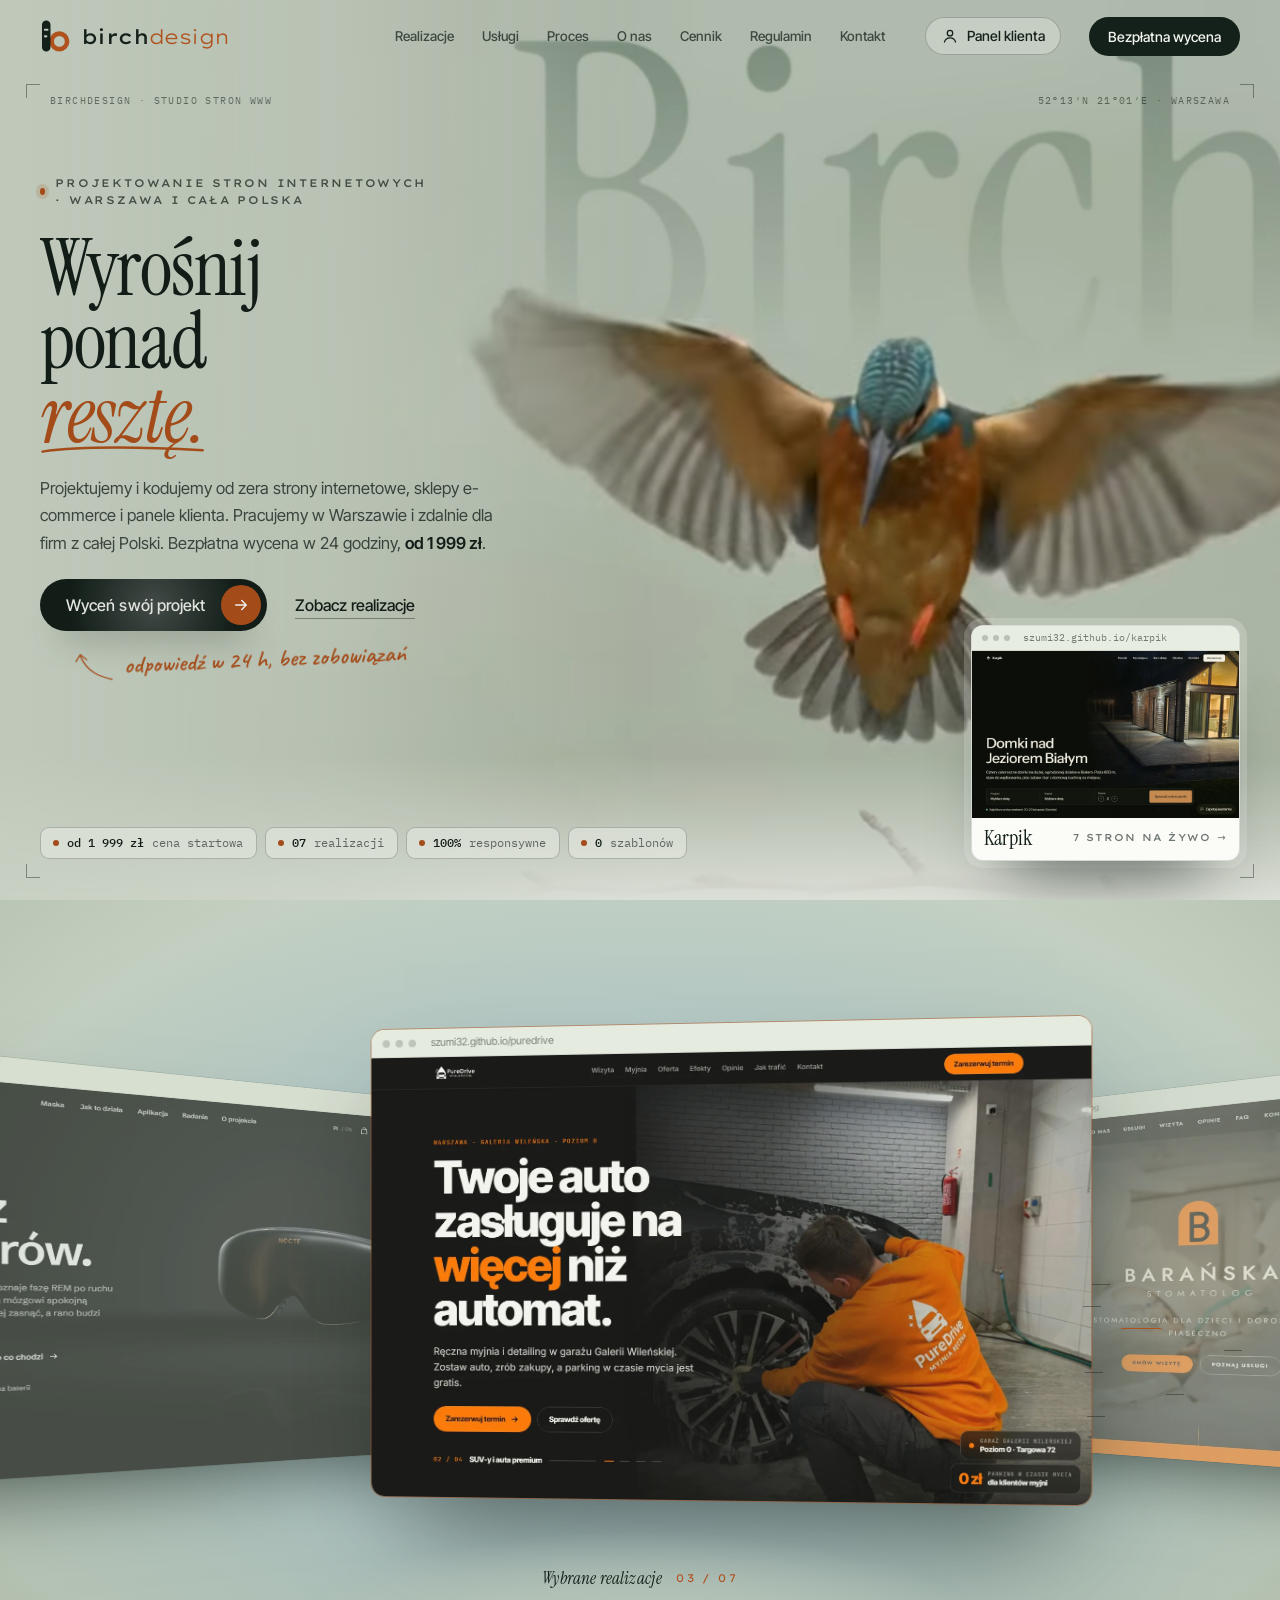
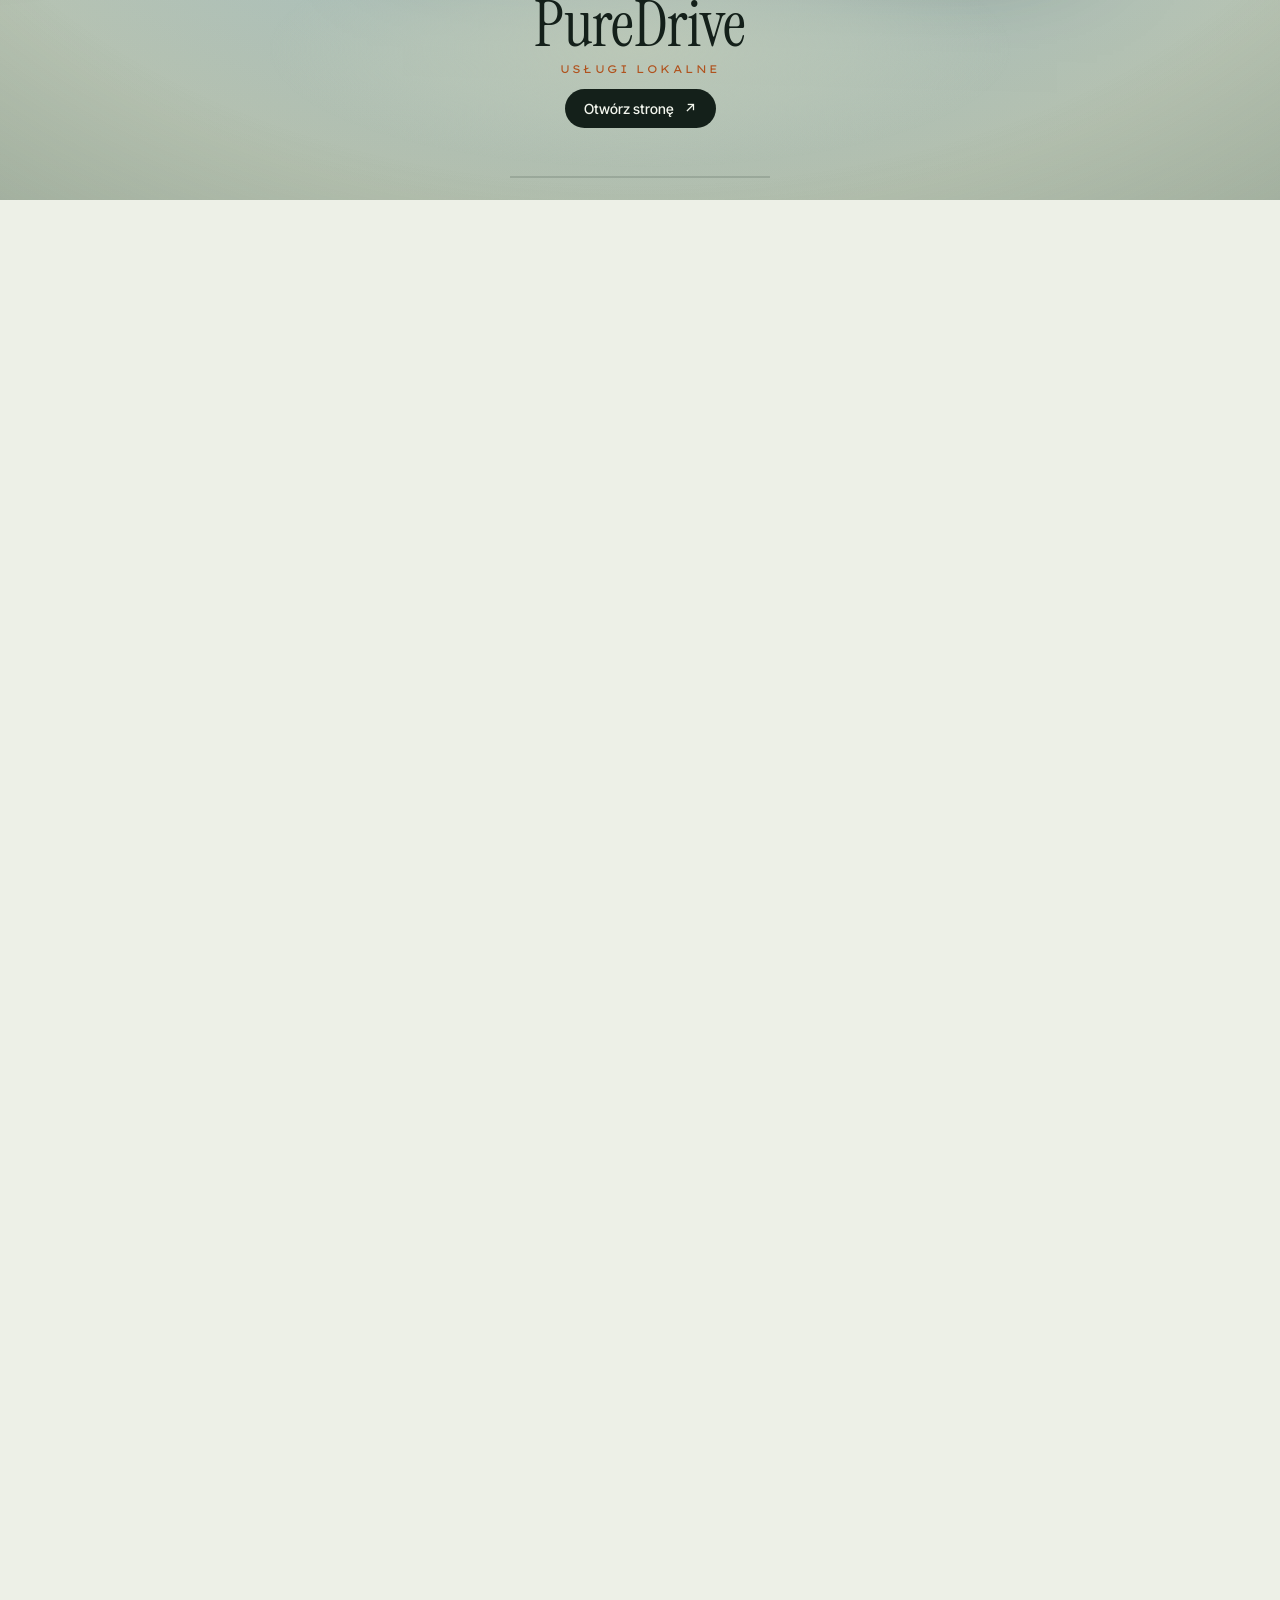
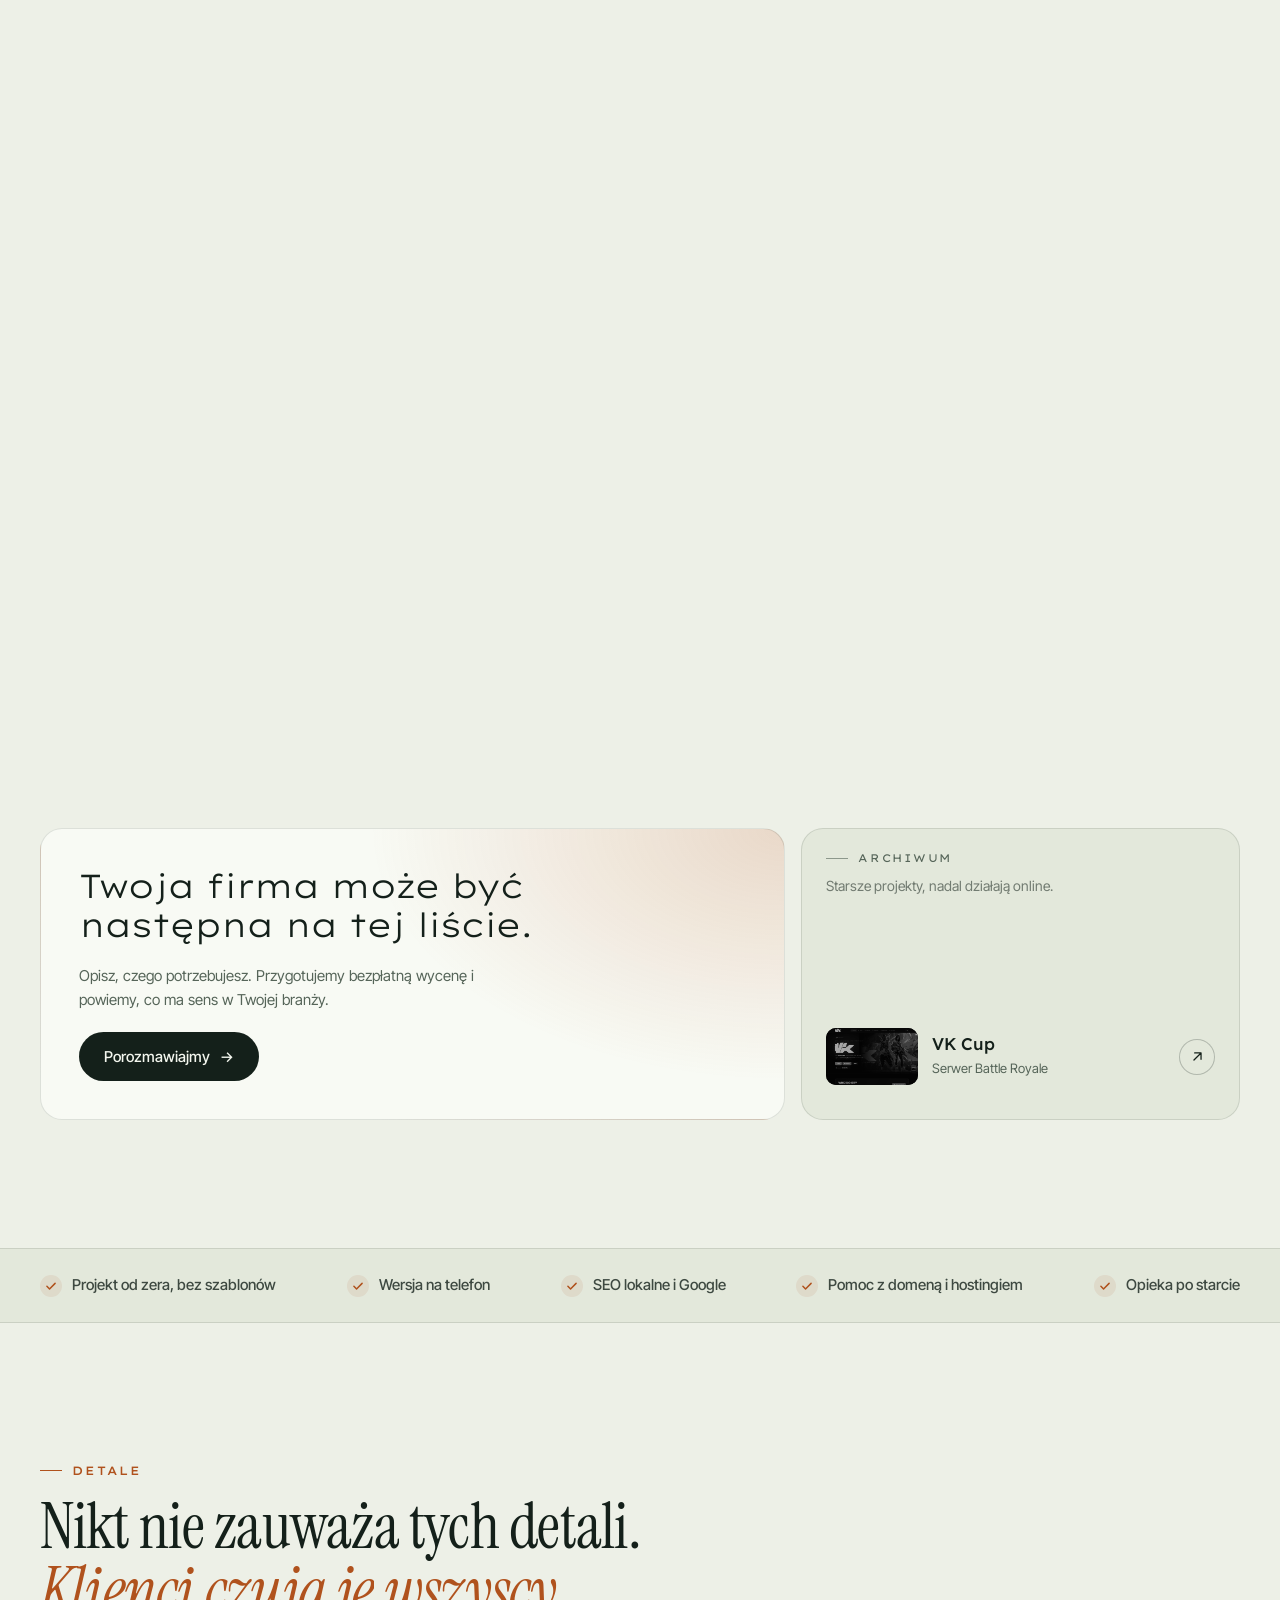
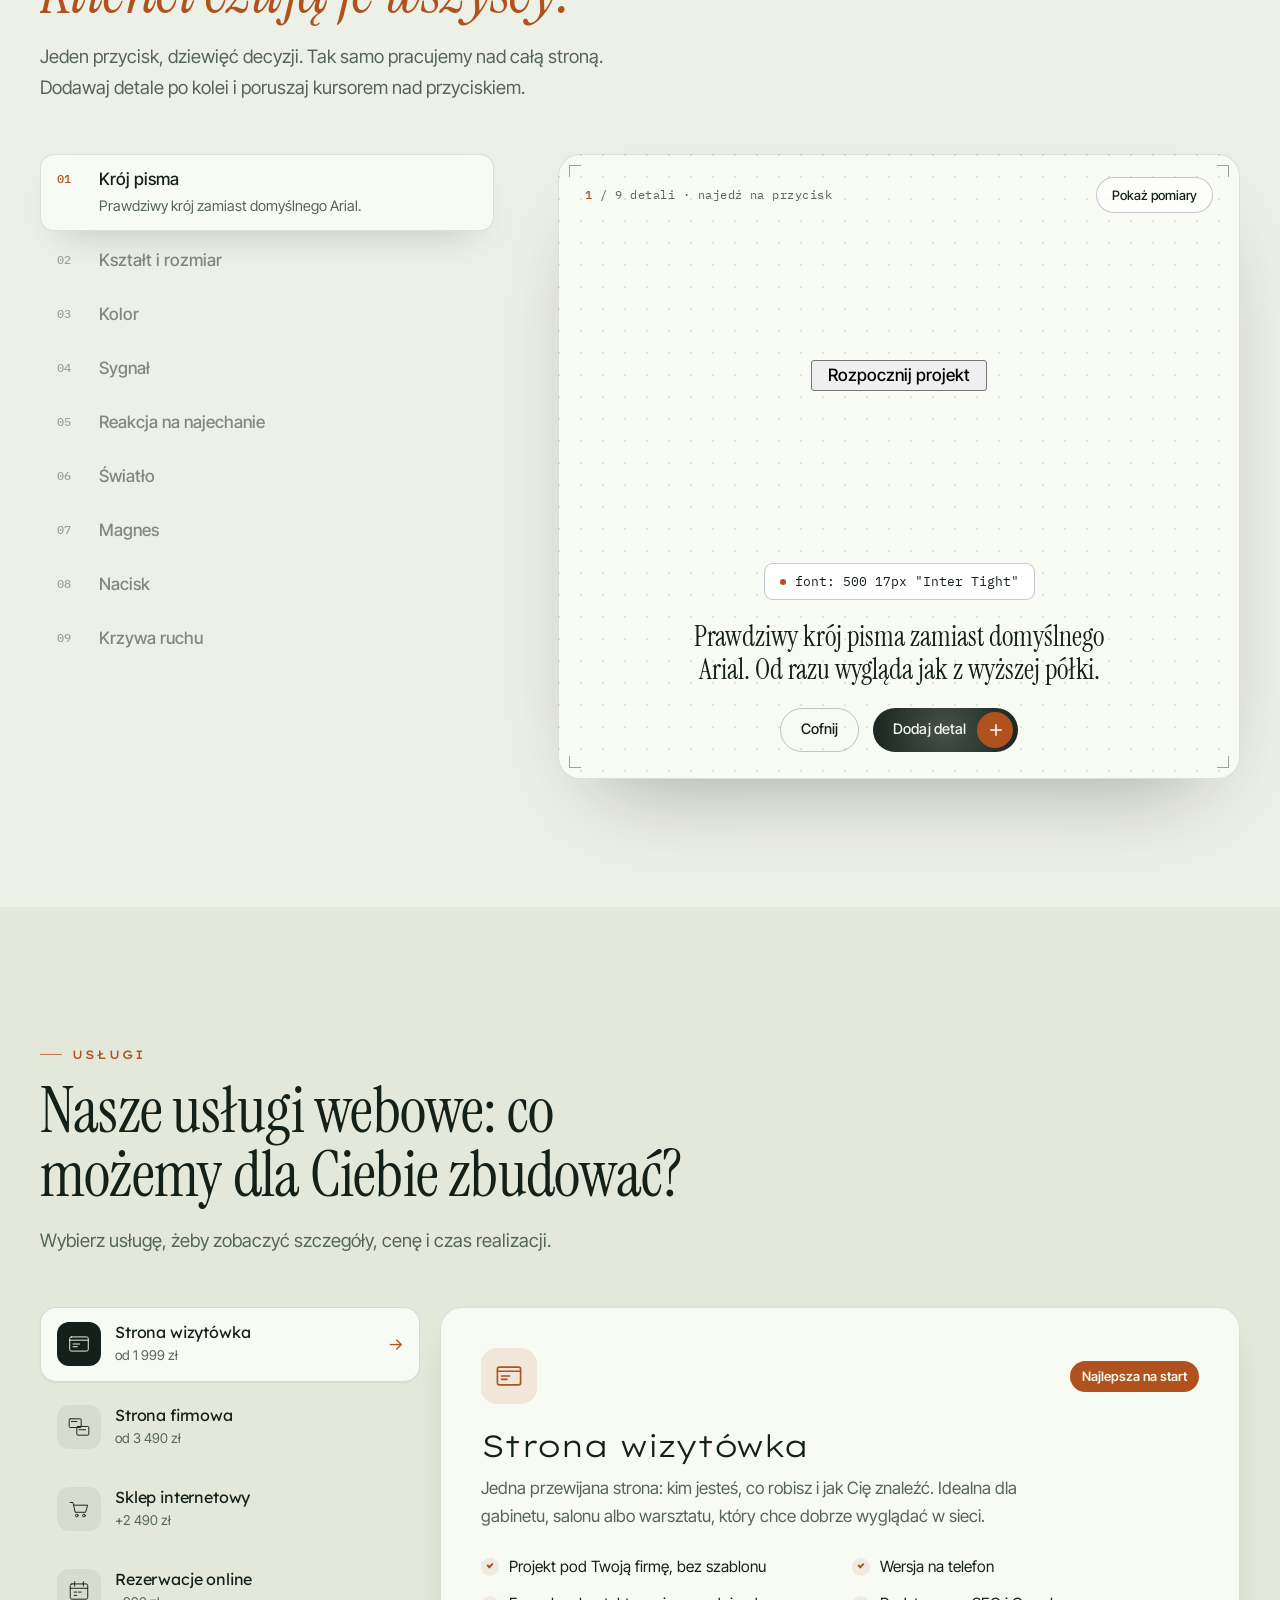
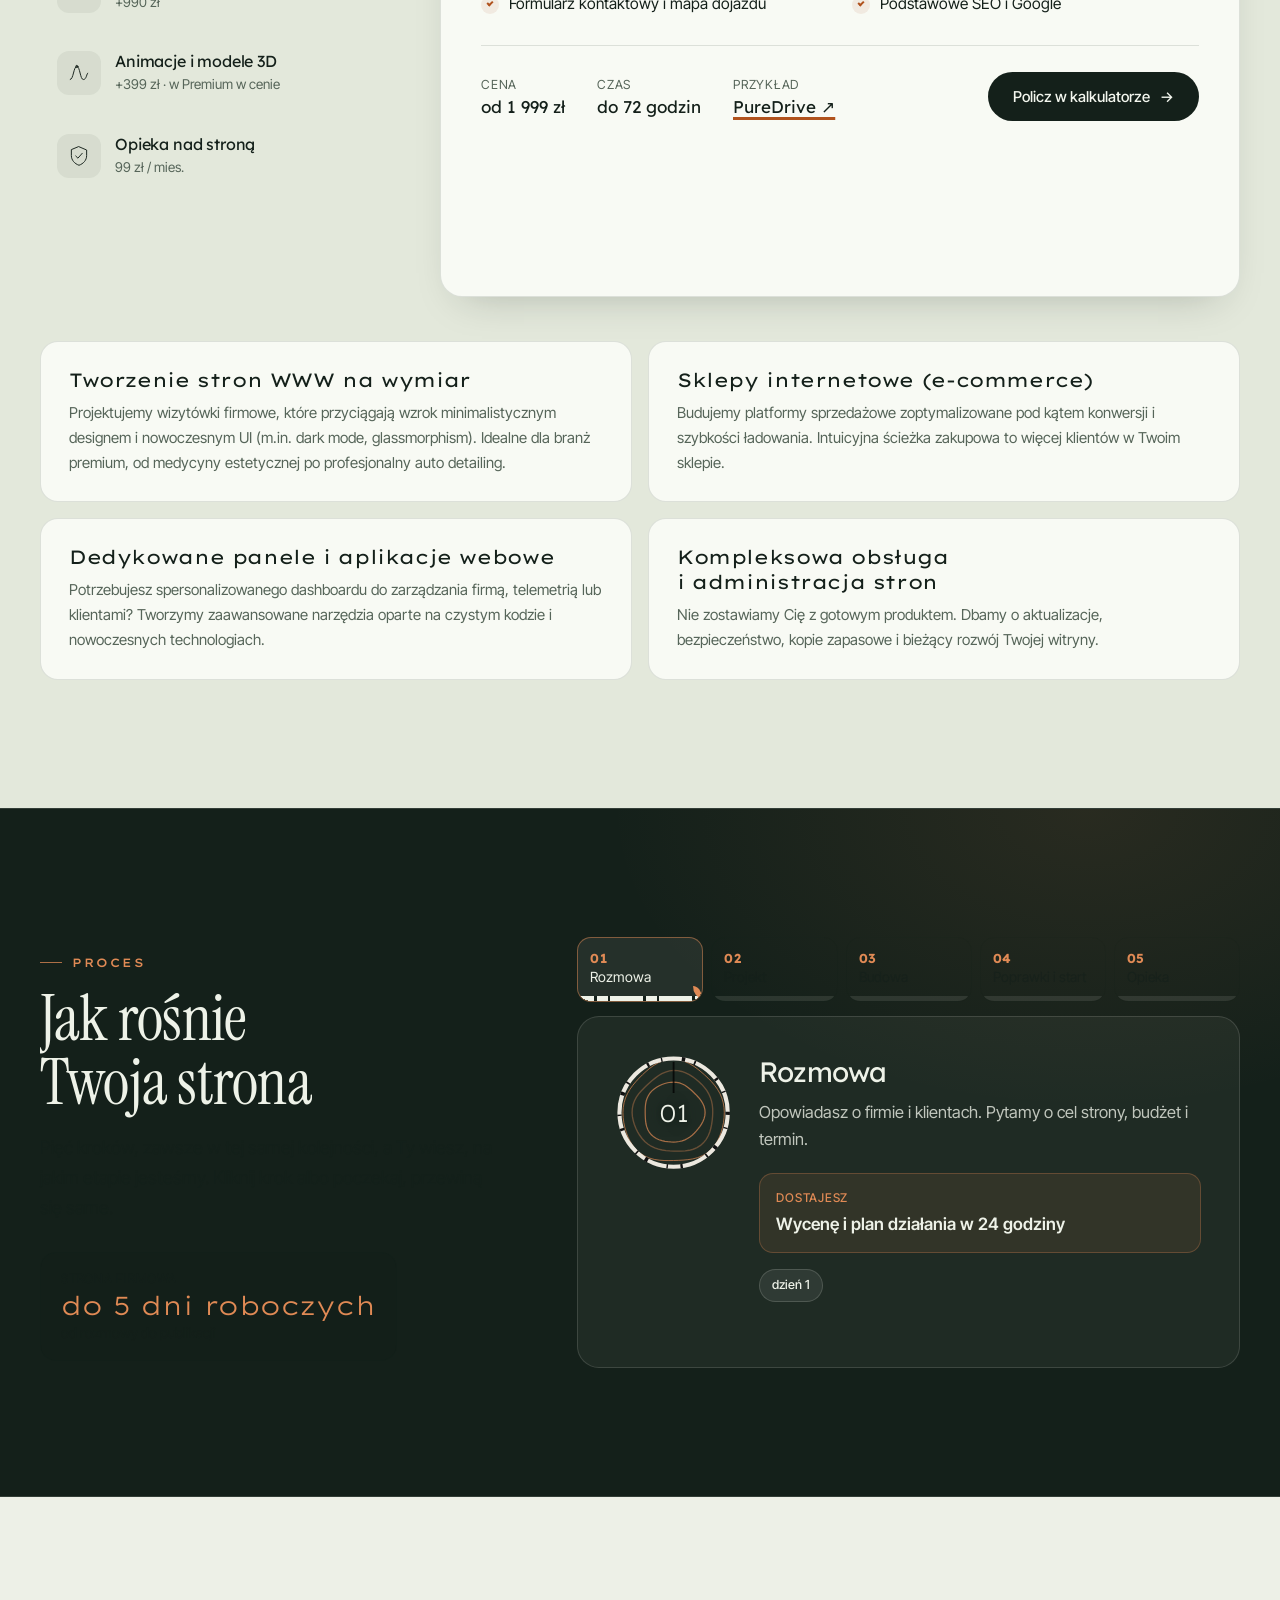
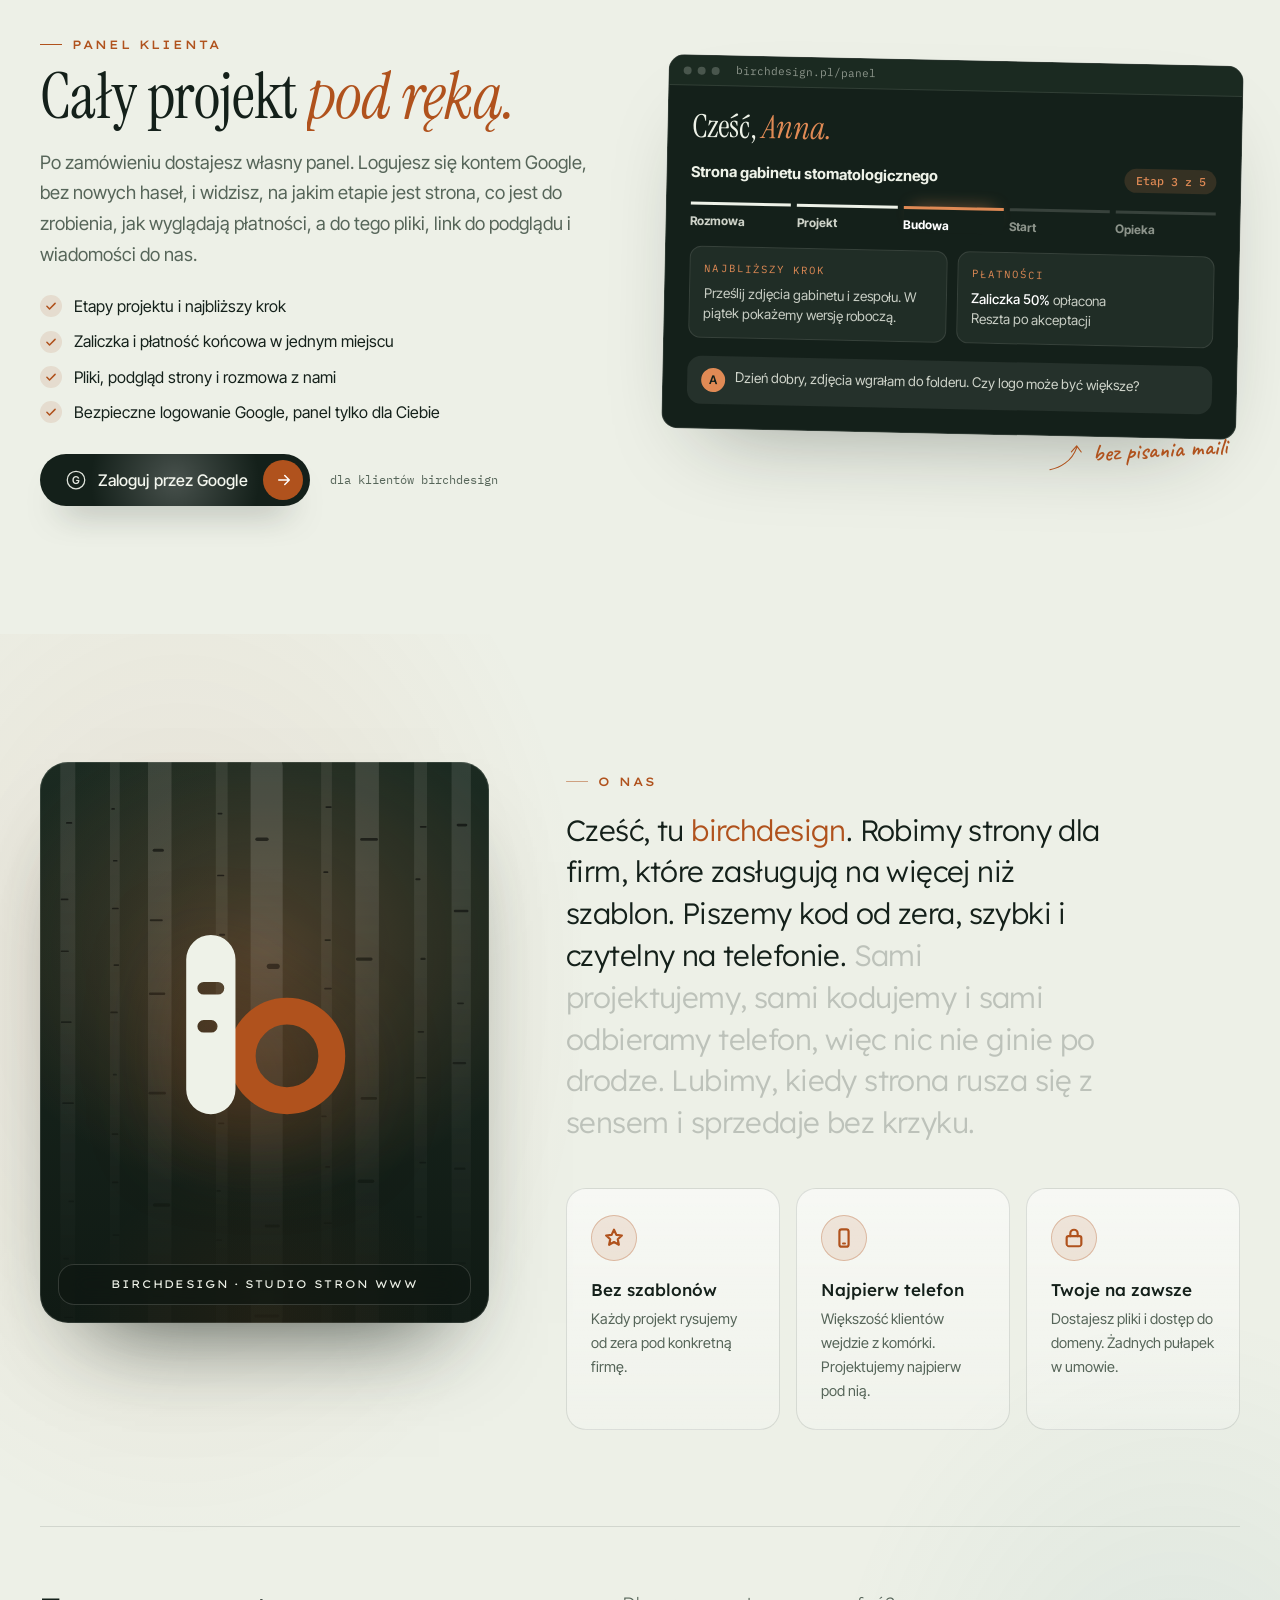
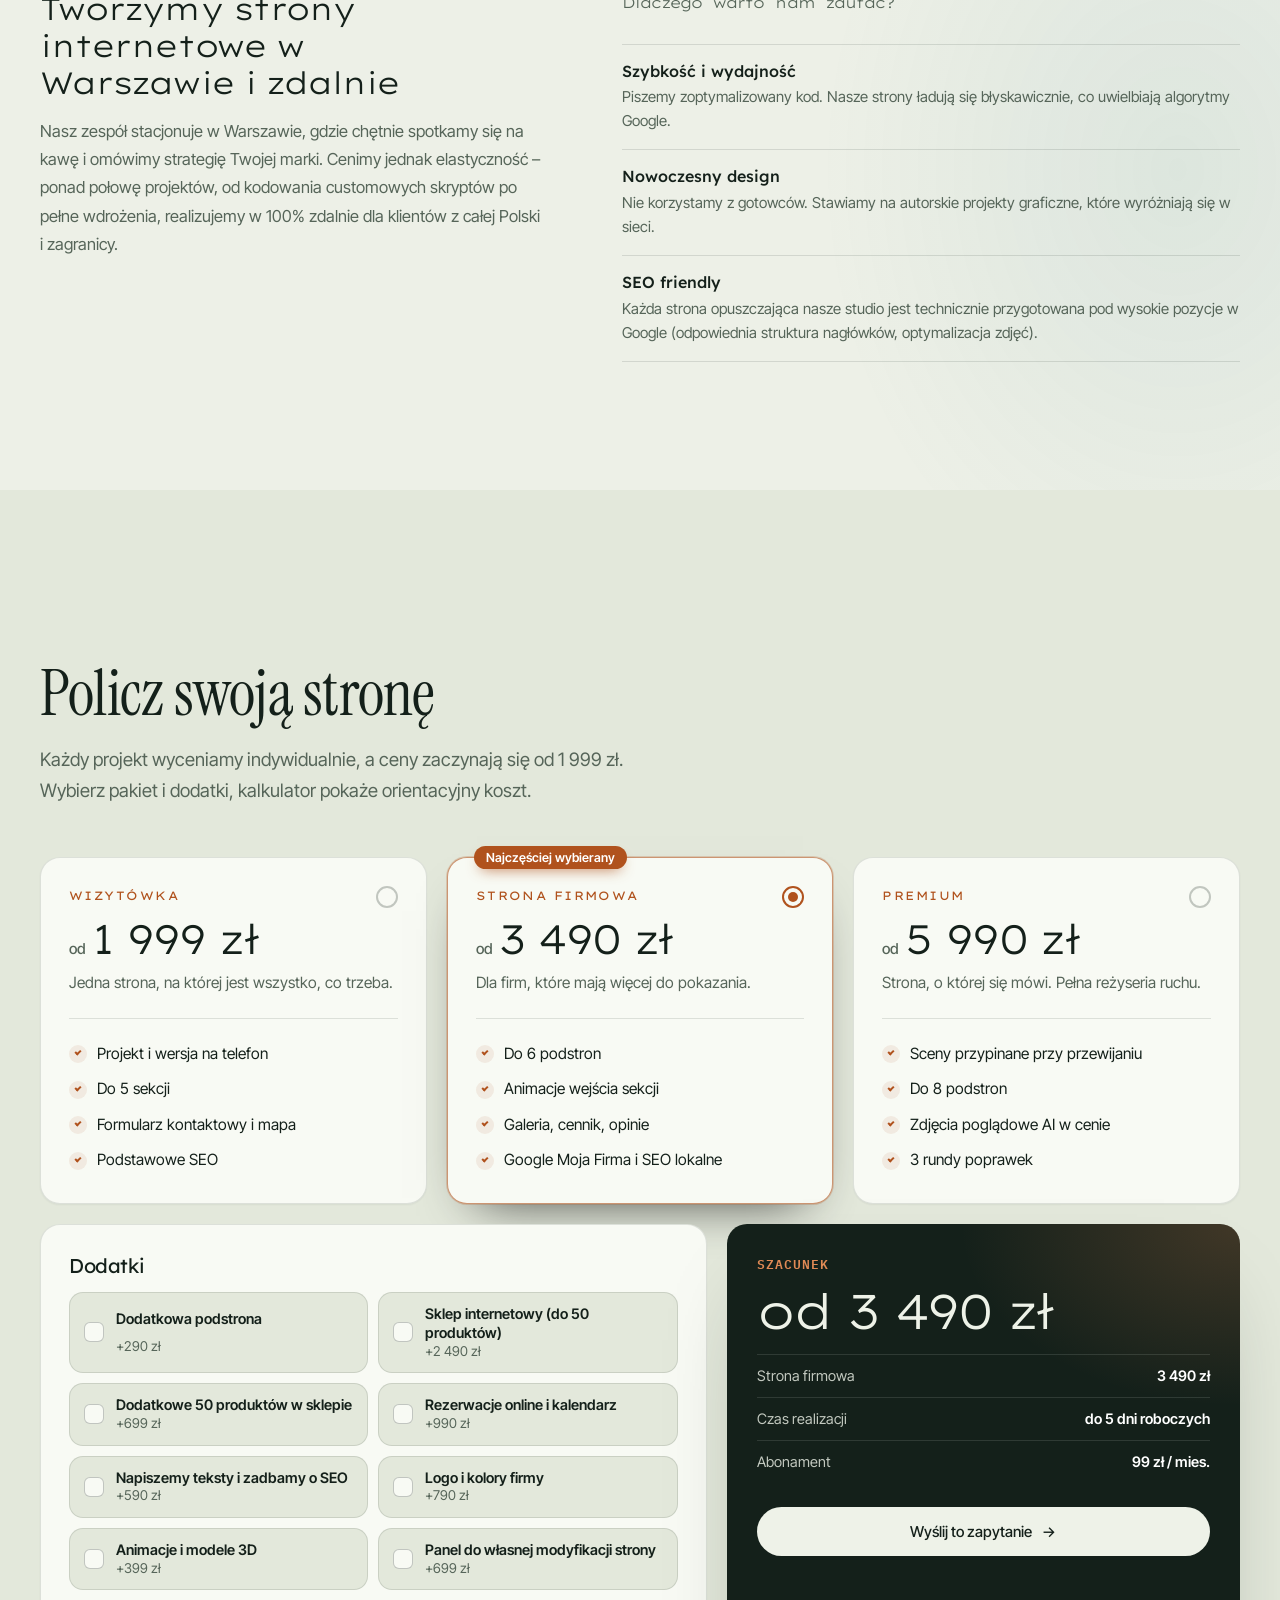
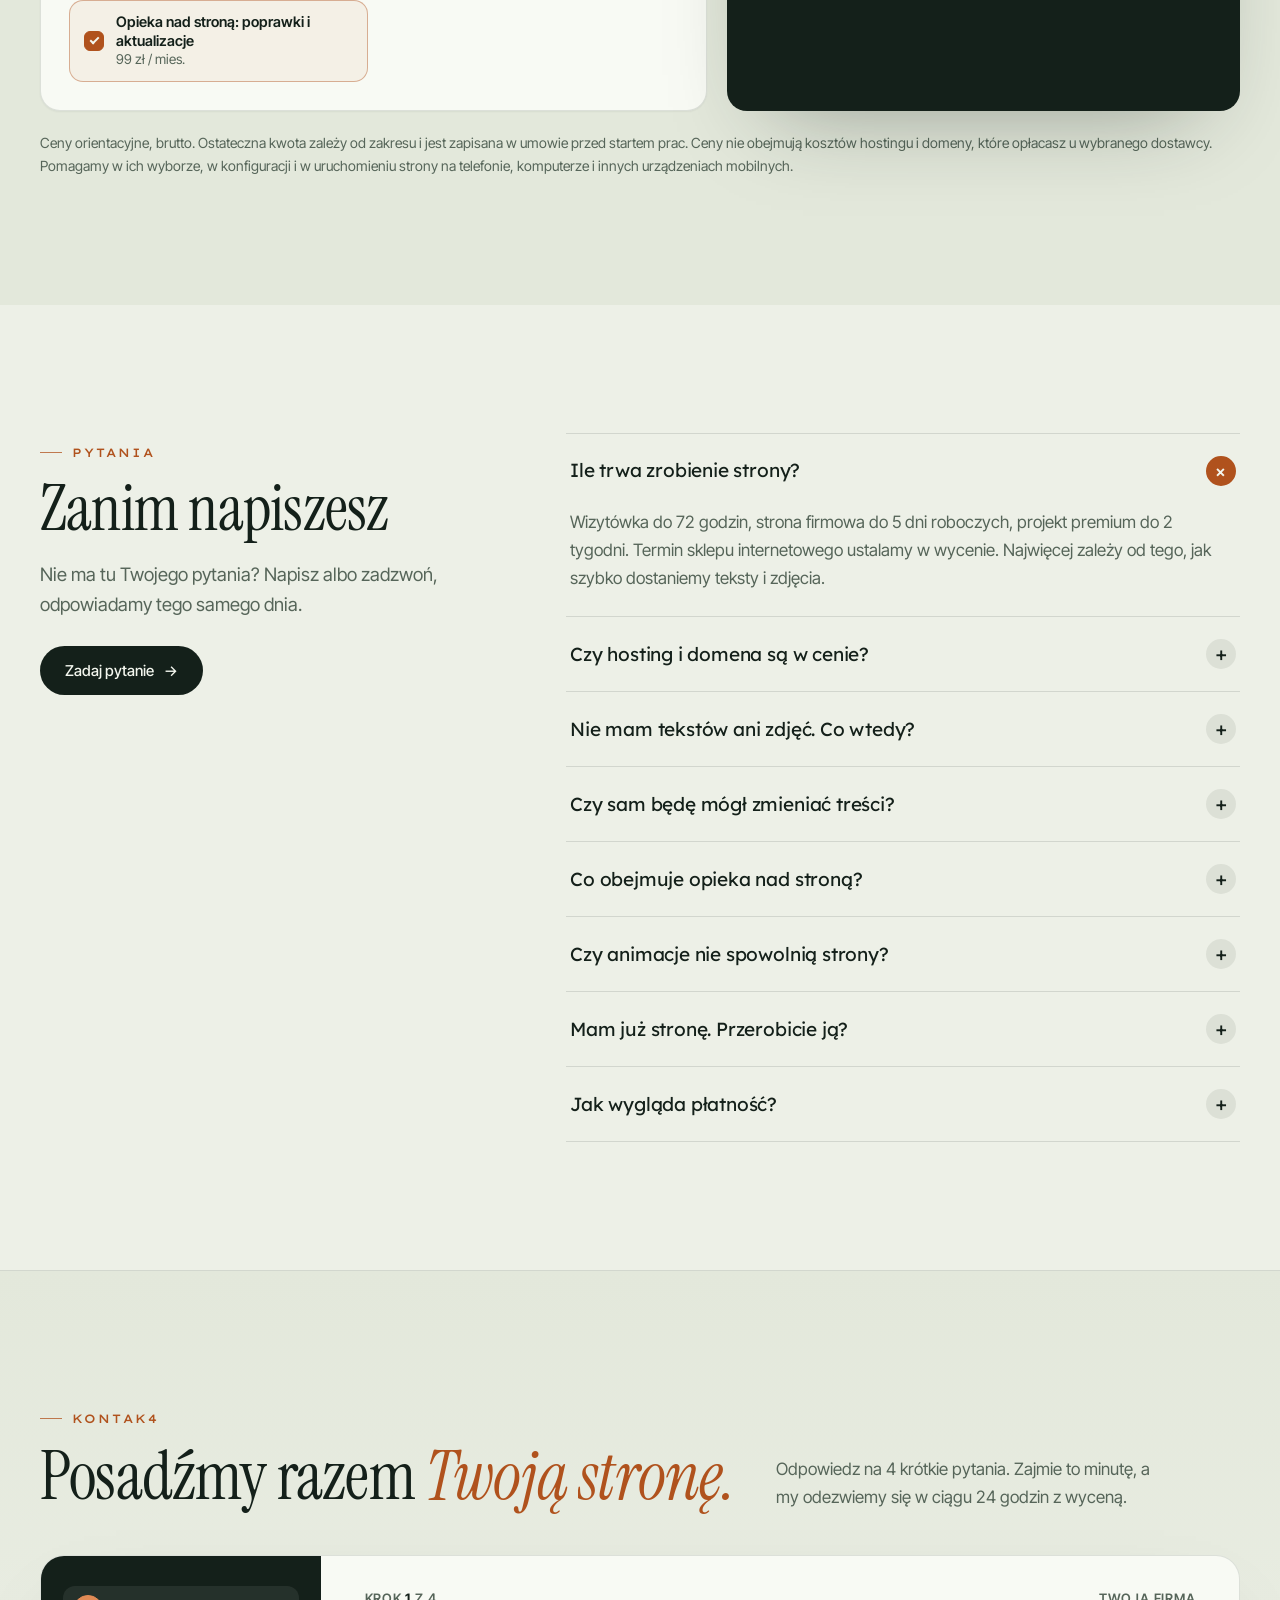
==== commit 9b5aba4c: "v26: nowy hero, sekcja Detale, zapowiedź panelu klienta, tło realizacji pod projekt Co-Authored-By: " ====
--- a/index.html
+++ b/index.html
@@ -29,7 +29,7 @@
 <meta name="theme-color" content="#edf0e7">
 <link rel="preconnect" href="https://fonts.googleapis.com">
 <link rel="preconnect" href="https://fonts.gstatic.com" crossorigin>
-<link href="https://fonts.googleapis.com/css2?family=Instrument+Serif:ital@0;1&family=Inter+Tight:wght@300;400;500;600&family=Lexend+Giga:wght@300;400;500&family=Lexend:wght@300;400;500;600&display=swap" rel="stylesheet">
+<link href="https://fonts.googleapis.com/css2?family=Caveat:wght@500;600&family=IBM+Plex+Mono:wght@400;500&family=Instrument+Serif:ital@0;1&family=Inter+Tight:wght@300;400;500;600&family=Lexend+Giga:wght@300;400;500&family=Lexend:wght@300;400;500;600&display=swap" rel="stylesheet">
 <style>
 /* ============ KOLORY (zmieniaj tutaj) ============ */
 :root {
@@ -1490,6 +1490,198 @@
 .total .btn-primary:hover { background: #fff; color: #14201a; box-shadow: none; }
 .wiz { background: var(--card); }
 .wiz-nav .btn-ghost { background: transparent; }
+
+/* ============ v26: detale z nagrań (przycisk z kropką, ramka przeglądarki, adnotacje, panel) ============ */
+:root { --e2: cubic-bezier(.23, 1, .32, 1); --mono: "IBM Plex Mono", ui-monospace, "SFMono-Regular", Menlo, Consolas, monospace; --hand: "Caveat", "Segoe Script", "Bradley Hand", cursive; }
+.mono { font-family: var(--mono); }
+.hand { font: 600 23px/1.1 var(--hand); color: var(--gold); letter-spacing: 0; }
+.btn:active, .nav-cta:active { scale: .97; }
+.btn, .nav-cta { transition-duration: .35s; transition-timing-function: var(--e2); }
+
+/* przycisk z kropką: kropka-sygnał, strzałka, światło za kursorem, magnes (JS), nacisk */
+.btn-dot { --mx: 50%; --my: 50%; position: relative; display: inline-flex; align-items: center; gap: 16px; min-height: 52px; padding: 6px 6px 6px 26px; border: 0; border-radius: 999px;
+  background: radial-gradient(130px circle at var(--mx) var(--my), rgba(255, 255, 255, .22), rgba(255, 255, 255, 0) 65%), #14201a; color: #f3f6ee; font: 500 16px/1 var(--f-b); letter-spacing: .005em; text-decoration: none; white-space: nowrap; cursor: pointer;
+  box-shadow: 0 22px 34px -22px rgba(20, 32, 26, .75); transition: scale .35s var(--e2), box-shadow .35s var(--e2); will-change: translate; -webkit-tap-highlight-color: transparent; }
+.btn-dot:hover { box-shadow: 0 28px 42px -22px rgba(20, 32, 26, .85); }
+.btn-dot:active { scale: .97; }
+.btn-dot:focus-visible, .link-u:focus-visible, .det__steps button:focus-visible, .det__b:focus-visible, .det__ann:focus-visible { outline: 2px solid var(--gold); outline-offset: 3px; }
+.btn-dot__ic { display: grid; place-items: center; width: 40px; height: 40px; flex: none; border-radius: 50%; background: var(--gold); color: #fff; transition: scale .35s var(--e2); }
+.btn-dot__ic svg { width: 18px; height: 18px; transition: rotate .35s var(--e2); }
+.btn-dot:hover .btn-dot__ic { scale: 1.1; }
+.btn-dot:hover .btn-dot__ic svg { rotate: -45deg; }
+.btn-dot--sm { min-height: 44px; padding: 4px 4px 4px 20px; gap: 12px; font-size: 14.5px; }
+.btn-dot--sm .btn-dot__ic { width: 36px; height: 36px; }
+.btn-dot .g-ic { width: 20px; height: 20px; margin-right: -4px; flex: none; opacity: .92; }
+.link-u { position: relative; display: inline-flex; align-items: center; padding: 10px 2px; font: 500 16px/1 var(--f-b); color: var(--ink); text-decoration: none; transition: color .35s var(--e2); }
+.link-u::after { content: ""; position: absolute; left: 2px; right: 2px; bottom: 4px; height: 1px; background: currentColor; opacity: .4; transition: opacity .35s var(--e2); }
+.link-u:hover { color: var(--gold); }
+.link-u:hover::after { opacity: 1; }
+
+/* hero: ramka z znacznikami, odręczna notka, podkreślenie, „chipy” zamiast liczb */
+.actions--v26 { align-items: center; gap: 12px 26px; }
+.u-wrap { position: relative; display: inline-block; }
+.u-draw { position: absolute; left: 0; right: 0; bottom: -.03em; width: 100%; height: .13em; overflow: visible; pointer-events: none; }
+.u-draw path { fill: none; stroke: var(--gold); stroke-width: 3.4; stroke-linecap: round; stroke-dasharray: 1; stroke-dashoffset: 1; animation: uDraw 1.1s var(--e2) 1.7s forwards; }
+@keyframes uDraw { to { stroke-dashoffset: 0; } }
+.hero .hand { display: flex; align-items: flex-start; gap: 8px; margin: -6px 0 0 30px; rotate: -2.5deg; font-size: 24px; pointer-events: none; }
+.hero .hand svg { flex: none; margin-top: -4px; }
+.hero-frame { position: absolute; z-index: 3; inset: 84px max(14px, calc((100% - 1228px) / 2)) 22px; pointer-events: none; animation: hfIn 1.4s var(--e2) 1.6s both; }
+@keyframes hfIn { from { opacity: 0; } }
+.hf-c { position: absolute; width: 14px; height: 14px; border: 0 solid rgba(20, 32, 26, .42); }
+.hf-c--tl { left: 0; top: 0; border-width: 1px 0 0 1px; } .hf-c--tr { right: 0; top: 0; border-width: 1px 1px 0 0; }
+.hf-c--bl { left: 0; bottom: 0; border-width: 0 0 1px 1px; } .hf-c--br { right: 0; bottom: 0; border-width: 0 1px 1px 0; }
+.hf-meta { position: absolute; top: 12px; font: 400 10px/1 var(--mono); letter-spacing: .14em; text-transform: uppercase; color: rgba(20, 32, 26, .55); }
+.hf-meta--l { left: 24px; } .hf-meta--r { right: 24px; }
+.hero__stats { gap: 8px; flex-wrap: wrap; }
+.hero__stats > div { display: inline-flex; align-items: center; gap: 8px; min-width: 0; padding: 9px 13px 9px 12px; border: 1px solid var(--line2); border-radius: 9px; background: rgba(247, 250, 242, .62); -webkit-backdrop-filter: blur(8px); backdrop-filter: blur(8px); }
+.hero__stats > div::before { content: ""; width: 6px; height: 6px; flex: none; border-radius: 50%; background: var(--gold); order: -1; }
+.hero__stats dd { order: 0; font: 500 12px/1 var(--mono); letter-spacing: 0; color: var(--ink); white-space: nowrap; }
+.hero__stats dt { order: 1; font: 400 12px/1 var(--mono); letter-spacing: 0; text-transform: lowercase; color: rgba(20, 32, 26, .62); white-space: nowrap; }
+
+/* ramka przeglądarki zamiast wachlarza miniatur (wzór z nagrania: makieta strony nad tłem) */
+.kf-proof.bf { display: block; gap: 0; width: clamp(250px, 21vw, 300px); padding: 0; border-radius: 12px; background: #fbfcf8; border: 1px solid rgba(20, 32, 26, .16);
+  box-shadow: 0 44px 70px -38px rgba(20, 32, 26, .7), 0 0 0 7px rgba(255, 255, 255, .2); -webkit-backdrop-filter: none; backdrop-filter: none; transition: box-shadow .35s var(--e2), transform .6s var(--e2); will-change: transform; }
+.kf-proof.bf:hover { background: #fbfcf8; box-shadow: 0 50px 80px -36px rgba(20, 32, 26, .78), 0 0 0 7px rgba(255, 255, 255, .28); }
+.bf__bar { display: flex; align-items: center; gap: 5px; height: 25px; padding: 0 10px; background: #e8ede2; border-bottom: 1px solid rgba(20, 32, 26, .1); border-radius: 11px 11px 0 0; }
+.bf__bar i { width: 6px; height: 6px; border-radius: 50%; background: rgba(20, 32, 26, .22); }
+.bf__bar em { margin-left: 8px; font: 400 9.5px/1 var(--mono); font-style: normal; color: rgba(20, 32, 26, .55); overflow: hidden; text-overflow: ellipsis; white-space: nowrap; }
+.bf__scr { position: relative; display: block; aspect-ratio: 16 / 10; overflow: hidden; background: #dfe6d8; }
+.bf__scr img { position: absolute; inset: 0; width: 100%; height: 100%; object-fit: cover; object-position: top; opacity: 0; transform: scale(1.05); transition: opacity .8s var(--e2), transform 1.6s var(--e2); }
+.bf__scr img.on { opacity: 1; transform: none; }
+.bf__cap { display: flex; align-items: center; justify-content: space-between; gap: 10px; padding: 10px 12px 11px; border-radius: 0 0 11px 11px; }
+.bf__cap b { font: 400 21px/1 var(--f-s); letter-spacing: 0; }
+.bf__cap small { display: inline-flex; gap: 6px; font: 500 10px/1 var(--f-g); letter-spacing: .12em; text-transform: uppercase; color: rgba(20, 32, 26, .6); }
+.bf__sel { position: absolute; inset: -9px; border: 1px solid var(--gold); border-radius: 6px; pointer-events: none; opacity: 0; transition: opacity .3s var(--e2); }
+.bf__sel u { position: absolute; left: -1px; top: -21px; padding: 4px 8px; background: var(--gold); color: #fff; font: 500 10px/1.1 var(--mono); text-decoration: none; border-radius: 3px 3px 3px 0; }
+.bf__sel i { position: absolute; width: 7px; height: 7px; background: #fff; border: 1px solid var(--gold); }
+.bf__sel i:nth-of-type(1) { left: -4px; top: -4px; } .bf__sel i:nth-of-type(2) { right: -4px; top: -4px; }
+.bf__sel i:nth-of-type(3) { left: -4px; bottom: -4px; } .bf__sel i:nth-of-type(4) { right: -4px; bottom: -4px; }
+.bf:hover .bf__sel, .bf:focus-visible .bf__sel { opacity: 1; }
+.bf:hover .arr { transform: translateX(3px); }
+
+/* sekcja DETALE: interaktywny przycisk */
+.det { background: var(--bg); }
+.det__head { max-width: 860px; }
+.det__grid { display: grid; grid-template-columns: minmax(0, .8fr) minmax(0, 1.2fr); gap: clamp(28px, 5vw, 72px); align-items: start; }
+.det__steps { list-style: none; margin: 0; padding: 0; display: grid; gap: 4px; }
+.det__steps button { display: flex; align-items: flex-start; gap: 14px; width: 100%; padding: 13px 16px; text-align: left; border: 1px solid transparent; border-radius: 14px; background: none; color: inherit; font: inherit; cursor: pointer; transition: background-color .35s var(--e2), border-color .35s var(--e2), box-shadow .35s var(--e2), scale .35s var(--e2); }
+.det__steps button:hover { background: rgba(20, 32, 26, .045); }
+.det__steps button:active { scale: .985; }
+.det__steps b { flex: none; width: 28px; font: 500 12px/22px var(--mono); color: rgba(20, 32, 26, .36); transition: color .35s var(--e2); }
+.det__steps span { display: grid; gap: 5px; }
+.det__steps i { font: 500 17px/22px var(--f-b); font-style: normal; color: rgba(20, 32, 26, .5); transition: color .35s var(--e2); }
+.det__steps small { display: none; font: 400 14.5px/1.5 var(--f-b); color: var(--muted); }
+.det__steps button.done b, .det__steps button.cur b { color: var(--gold); }
+.det__steps button.done i, .det__steps button.cur i { color: var(--ink); }
+.det__steps button.cur { background: var(--card); border-color: var(--line); box-shadow: var(--sh-m); }
+.det__steps button.cur small { display: block; }
+.det__stage { position: relative; display: grid; gap: 20px; padding: 22px 26px 26px; border-radius: 22px; background-color: var(--card); border: 1px solid var(--line); box-shadow: var(--sh-l);
+  background-image: radial-gradient(rgba(20, 32, 26, .11) 1px, transparent 1.4px); background-size: 22px 22px; background-position: 11px 11px; }
+.ds-c { position: absolute; width: 12px; height: 12px; border: 0 solid rgba(20, 32, 26, .4); pointer-events: none; }
+.ds-c--tl { left: 10px; top: 10px; border-width: 1px 0 0 1px; } .ds-c--tr { right: 10px; top: 10px; border-width: 1px 1px 0 0; }
+.ds-c--bl { left: 10px; bottom: 10px; border-width: 0 0 1px 1px; } .ds-c--br { right: 10px; bottom: 10px; border-width: 0 1px 1px 0; }
+.det__top { display: flex; align-items: center; justify-content: space-between; gap: 12px; font: 400 12px/1 var(--mono); letter-spacing: .04em; color: var(--muted); }
+.det__top b { color: var(--gold); font-weight: 500; }
+.det__ann { padding: 9px 15px; min-height: 36px; border-radius: 999px; border: 1px solid var(--line2); background: rgba(255, 255, 255, .7); color: var(--ink); font: 500 13px/1 var(--f-b); cursor: pointer; transition: background-color .35s var(--e2), color .35s var(--e2), border-color .35s var(--e2), scale .35s var(--e2); }
+.det__ann:hover { border-color: var(--ink); }
+.det__ann:active { scale: .97; }
+.det__ann[aria-pressed="true"] { background: var(--ink); color: var(--on); border-color: var(--ink); }
+.det__canvas { display: grid; place-items: center; min-height: 310px; padding: 70px 0 96px; }
+.dm-wrap { position: relative; display: inline-block; }
+.dm-wrap::before { content: ""; position: absolute; inset: -26px -30px; border: 1px dashed rgba(176, 82, 29, .55); border-radius: 999px; opacity: 0; transition: opacity .4s var(--e2); pointer-events: none; }
+.det__stage.z7 .dm-wrap::before { opacity: 1; }
+.nav-links a { white-space: nowrap; }
+.dm { --mx: 50%; --my: 50%; box-sizing: border-box; position: relative; display: inline-flex; align-items: center; gap: 0; margin: 0; padding: 3px 9px; font: 13.3333px Arial, Helvetica, sans-serif; color: #000; background: #efefef; border: 1px solid #767676; border-radius: 3px; cursor: default; min-height: 0; transition: scale .2s linear, box-shadow .2s linear; will-change: translate; }
+.dm__dot { display: none; }
+.dm__dot svg { width: 18px; height: 18px; transition: rotate .2s linear; }
+.dm.d1 { font: 500 17px/1 var(--f-b); padding: 6px 16px; cursor: pointer; }
+.dm.d2 { border-radius: 999px; min-height: 52px; padding: 0 30px; }
+.dm.d3 { background: #14201a; color: #f3f6ee; border-color: #14201a; box-shadow: 0 22px 34px -22px rgba(20, 32, 26, .75); }
+.dm.d4 { padding: 6px 6px 6px 28px; gap: 18px; }
+.dm.d4 .dm__dot { display: grid; place-items: center; width: 40px; height: 40px; border-radius: 50%; background: #b0521d; color: #fff; transition: scale .2s linear; }
+.dm.d5:hover .dm__dot { scale: 1.1; }
+.dm.d5:hover .dm__dot svg { rotate: -45deg; }
+.dm.d6 { background: radial-gradient(130px circle at var(--mx) var(--my), rgba(255, 255, 255, .22), rgba(255, 255, 255, 0) 65%), #14201a; }
+.dm.d8:active { scale: .97; }
+.dm.d9, .dm.d9 .dm__dot, .dm.d9 .dm__dot svg { transition-duration: .35s; transition-timing-function: var(--e2); }
+.dm-ann { position: absolute; inset: 0; pointer-events: none; opacity: 0; transition: opacity .45s var(--e2); }
+.det__stage.ann .dm-ann { opacity: 1; }
+.dm-ann::before { content: ""; position: absolute; inset: -9px; border: 1px solid var(--gold); }
+.dma-h { position: absolute; width: 7px; height: 7px; background: #fff; border: 1px solid var(--gold); }
+.dma-h--tl { left: -13px; top: -13px; } .dma-h--tr { right: -13px; top: -13px; } .dma-h--bl { left: -13px; bottom: -13px; } .dma-h--br { right: -13px; bottom: -13px; }
+.dma { position: absolute; font: 400 11px/1 var(--mono); color: var(--gold); white-space: nowrap; }
+.dma--tag { left: -10px; top: -31px; padding: 4px 8px; background: var(--gold); color: #fff; border-radius: 3px 3px 3px 0; }
+.dma--font { left: 30%; top: -62px; } .dma--dot { right: 2%; top: -62px; }
+.dma--font::after, .dma--dot::after { content: ""; position: absolute; left: 50%; top: 18px; height: 38px; width: 1px; background: var(--gold); }
+.dma--bg { left: -86px; top: 50%; translate: 0 -50%; }
+.dma--bg::after { content: ""; position: absolute; left: calc(100% + 6px); top: 50%; width: 16px; height: 1px; background: var(--gold); }
+.dma--h { right: -38px; top: 0; height: 100%; width: 1px; background: var(--gold); }
+.dma--h::before, .dma--h::after { content: ""; position: absolute; left: -4px; width: 9px; height: 1px; background: var(--gold); }
+.dma--h::before { top: 0; } .dma--h::after { bottom: 0; }
+.dma--h b { position: absolute; left: 10px; top: 50%; translate: 0 -50%; font-weight: 400; }
+.dma--w { left: 0; right: 0; bottom: -36px; height: 1px; background: var(--gold); }
+.dma--w::before, .dma--w::after { content: ""; position: absolute; top: -4px; width: 1px; height: 9px; background: var(--gold); }
+.dma--w::before { left: 0; } .dma--w::after { right: 0; }
+.dma--w b { position: absolute; left: 50%; top: 8px; translate: -50% 0; font-weight: 400; }
+.dma--note { left: 50%; bottom: -92px; translate: -50% 0; width: 270px; white-space: normal; text-align: center; font: 600 21px/1.1 var(--hand); rotate: -1.5deg; }
+.det__code { justify-self: center; display: inline-flex; align-items: center; gap: 9px; max-width: 100%; padding: 10px 15px; border: 1px solid var(--line2); border-radius: 9px; background: #fff; font: 400 12.5px/1.2 var(--mono); color: var(--ink); overflow: auto; white-space: nowrap; transition: opacity .3s var(--e2), translate .3s var(--e2); }
+.det__code::before { content: ""; width: 6px; height: 6px; flex: none; border-radius: 50%; background: var(--gold); }
+.det__cap { margin: 0; text-align: center; font: 400 clamp(22px, 2.2vw, 29px)/1.18 var(--f-s); color: var(--ink); min-height: 2.4em; text-wrap: balance; transition: opacity .3s var(--e2), translate .3s var(--e2); }
+.det__code.sw, .det__cap.sw { opacity: 0; translate: 0 6px; }
+.det__nav { display: flex; align-items: center; justify-content: center; gap: 14px; }
+.det__b { min-height: 44px; padding: 0 20px; border-radius: 999px; border: 1px solid var(--line2); background: transparent; color: var(--ink); font: 500 14.5px/1 var(--f-b); cursor: pointer; transition: border-color .35s var(--e2), opacity .35s var(--e2), scale .35s var(--e2); }
+.det__b:hover:not(:disabled) { border-color: var(--ink); }
+.det__b:active:not(:disabled) { scale: .97; }
+.det__b:disabled { opacity: .35; cursor: default; }
+@media (max-width: 980px) { .det__grid { grid-template-columns: minmax(0, 1fr); } .det__stage { order: -1; } }
+@media (max-width: 600px) {
+  .det__stage { padding: 18px 14px 22px; }
+  .dma--bg, .dma--h { display: none; }
+  .det__canvas { padding: 64px 0 100px; }
+  .dma--note { width: 220px; font-size: 19px; }
+}
+
+/* panel klienta: zapowiedź na stronie głównej */
+.pnl { background: var(--bg); }
+.pnl__grid { display: grid; grid-template-columns: minmax(0, 1fr) minmax(0, 1.05fr); gap: clamp(32px, 6vw, 90px); align-items: center; }
+.pnl__copy h2 { margin: 12px 0 18px; }
+.pnl__list { list-style: none; margin: 26px 0 30px; padding: 0; display: grid; gap: 13px; }
+.pnl__list li { display: flex; align-items: center; gap: 12px; font: 400 16px/1.4 var(--f-b); color: var(--ink); }
+.pnl__list svg { width: 22px; height: 22px; flex: none; padding: 4px; border-radius: 50%; background: rgba(176, 82, 29, .12); fill: none; stroke: var(--gold); stroke-width: 2.6; stroke-linecap: round; stroke-linejoin: round; }
+.pnl__act { display: flex; align-items: center; flex-wrap: wrap; gap: 14px 20px; }
+.pnl__act small { font-size: 12px; color: var(--muted); }
+.pnl__mock { position: relative; padding-bottom: 36px; }
+.pm { border-radius: 16px; overflow: hidden; background: #14201a; color: #eef2e8; border: 1px solid rgba(238, 242, 232, .14); box-shadow: var(--sh-l); rotate: 1.2deg; }
+.pm__bar { display: flex; align-items: center; gap: 6px; height: 30px; padding: 0 14px; background: #1b2a21; border-bottom: 1px solid rgba(238, 242, 232, .1); }
+.pm__bar i { width: 8px; height: 8px; border-radius: 50%; background: rgba(238, 242, 232, .22); }
+.pm__bar em { margin-left: 10px; font: 400 11px/1 var(--mono); font-style: normal; color: rgba(238, 242, 232, .55); }
+.pm__body { display: grid; gap: 18px; padding: 24px; }
+.pm__hi { margin: 0; font: 400 32px/1 var(--f-s); }
+.pm__hi em { font-style: italic; color: #e08a55; }
+.pm__proj { display: flex; align-items: center; justify-content: space-between; flex-wrap: wrap; gap: 10px; font: 500 15px/1.3 var(--f-b); }
+.pm__chip { padding: 6px 11px; border-radius: 999px; background: rgba(224, 138, 85, .16); color: #e08a55; font: 500 11.5px/1 var(--mono); }
+.pm__steps { list-style: none; margin: 0; padding: 0; display: grid; grid-template-columns: repeat(5, 1fr); gap: 6px; }
+.pm__steps li { padding-top: 9px; border-top: 3px solid rgba(238, 242, 232, .16); font: 400 12px/1.2 var(--f-b); color: rgba(238, 242, 232, .55); }
+.pm__steps li.done { border-color: #eef2e8; color: rgba(238, 242, 232, .85); }
+.pm__steps li.cur { border-color: #e08a55; color: #fff; box-shadow: 0 -8px 16px -10px rgba(224, 138, 85, .8); }
+.pm__cards { display: grid; grid-template-columns: 1fr 1fr; gap: 10px; }
+.pm__card { display: grid; gap: 8px; align-content: start; padding: 14px; border-radius: 12px; background: rgba(238, 242, 232, .06); border: 1px solid rgba(238, 242, 232, .1); font: 400 13.5px/1.45 var(--f-b); color: rgba(238, 242, 232, .82); }
+.pm__card small { font-size: 10.5px; letter-spacing: .1em; text-transform: uppercase; color: #e08a55; }
+.pm__card b { color: #fff; font-weight: 500; }
+.pm__msg { display: flex; align-items: flex-start; gap: 10px; padding: 12px 14px; border-radius: 14px; background: rgba(238, 242, 232, .08); font: 400 13.5px/1.45 var(--f-b); color: rgba(238, 242, 232, .85); }
+.pm__msg i { display: grid; place-items: center; width: 24px; height: 24px; flex: none; border-radius: 50%; background: #e08a55; color: #14201a; font: 600 12px/1 var(--f-b); font-style: normal; }
+.pm__note { position: absolute; right: 12px; bottom: 0; display: flex; align-items: flex-start; gap: 6px; rotate: -3deg; font-size: 24px; }
+@media (max-width: 900px) { .pnl__grid { grid-template-columns: minmax(0, 1fr); } .pm__cards { grid-template-columns: minmax(0, 1fr); } }
+
+/* realizacje: tło scen zmienia odcień pod projekt (jak makiety na gradientach w nagraniu) */
+@property --tint { syntax: "<color>"; inherits: false; initial-value: rgba(0, 0, 0, 0); }
+.corr__tint { position: absolute; inset: 0; pointer-events: none; background: radial-gradient(78% 70% at 50% 46%, var(--tint), rgba(0, 0, 0, 0) 80%); transition: --tint 1.1s var(--e2); }
+
+@media (max-width: 900px) {
+  .hero-frame { display: none; }
+  .hero .hand { margin-left: 8px; }
+  .kf-proof.bf { width: min(300px, calc(100% - 48px)); }
+}
 
 </style>
 <script type="application/ld+json">
@@ -1744,13 +1936,14 @@
         <span class="hero-eyebrow fade" style="--d:.1s"><i></i>Projektowanie stron internetowych · Warszawa i cała Polska</span>
         <span class="ln"><span style="--i:0">Wyrośnij</span></span>
         <span class="ln"><span style="--i:1">ponad</span></span>
-        <span class="ln"><span style="--i:2"><em>resztę.</em></span></span>
+        <span class="ln"><span style="--i:2"><em class="u-wrap">resztę.<svg class="u-draw" viewBox="0 0 300 14" preserveAspectRatio="none" aria-hidden="true" focusable="false"><path d="M4 9 C 70 2, 170 2, 296 7" pathLength="1"/></svg></em></span></span>
       </h1>
       <p class="hero__lead fade" style="--d:.6s">Projektujemy i kodujemy od zera strony internetowe, sklepy e-commerce i panele klienta. Pracujemy w Warszawie i zdalnie dla firm z całej Polski. Bezpłatna wycena w 24 godziny, <strong>od&nbsp;1&nbsp;999&nbsp;zł</strong>.</p>
-      <div class="actions fade" style="--d:.75s">
-        <a href="#realizacje" class="btn btn-primary">Zobacz realizacje</a>
-        <a href="#kontakt" class="btn btn-glass">Wyceń swój projekt <span class="arr">→</span></a>
+      <div class="actions actions--v26 fade" style="--d:.75s">
+        <a href="#kontakt" class="btn-dot" data-mag>Wyceń swój projekt<span class="btn-dot__ic" aria-hidden="true"><svg viewBox="0 0 24 24" fill="none" stroke="currentColor" stroke-width="2" stroke-linecap="round" stroke-linejoin="round"><path d="M5 12h14M13 6l6 6-6 6"/></svg></span></a>
+        <a href="#realizacje" class="link-u">Zobacz realizacje</a>
       </div>
+      <p class="hand fade" style="--d:1.25s" aria-hidden="true"><svg viewBox="0 0 60 44" width="46" height="34" fill="none" stroke="currentColor" stroke-width="1.6" stroke-linecap="round" stroke-linejoin="round"><path d="M54 40C40 36 22 30 14 8M8 15l6-9 8 7"/></svg><span>odpowiedź w 24 h, bez zobowiązań</span></p>
     </div>
 
     <aside class="hcard" aria-label="Realizacje w skrócie">
@@ -1768,9 +1961,12 @@
       <div><dt>Szablonów</dt><dd>0</dd></div>
     </dl>
   </div>
-  <a class="kf-proof" href="#realizacje" aria-label="Zobacz 7 realizacji na żywo">
-    <span class="kf-proof__fan" aria-hidden="true"><img src="assets/hero/thumb-puredrive.webp" alt="" width="360" height="225" loading="lazy" decoding="async"><img src="assets/hero/thumb-nocte.webp" alt="" width="360" height="225" loading="lazy" decoding="async"><img src="assets/hero/thumb-karpik.webp" alt="" width="360" height="225" loading="lazy" decoding="async"></span>
-    <span class="kf-proof__txt"><b>7 stron na żywo</b><small>Zobacz realizacje <span class="arr">→</span></small></span>
+  <div class="hero-frame" aria-hidden="true"><i class="hf-c hf-c--tl"></i><i class="hf-c hf-c--tr"></i><i class="hf-c hf-c--bl"></i><i class="hf-c hf-c--br"></i><span class="hf-meta hf-meta--l">birchdesign · studio stron www</span><span class="hf-meta hf-meta--r">52°13′N 21°01′E · Warszawa</span></div>
+  <a class="kf-proof bf" id="bf" href="#realizacje" aria-label="Zobacz 7 realizacji na żywo">
+    <span class="bf__bar" aria-hidden="true"><i></i><i></i><i></i><em id="bfUrl">szumi32.github.io/karpik</em></span>
+    <span class="bf__scr" id="bfScr" aria-hidden="true"><img src="assets/previews/karpik.webp" alt="" width="1440" height="900" decoding="async" class="on"></span>
+    <span class="bf__cap"><b id="bfName">Karpik</b><small>7 stron na żywo <span class="arr">→</span></small></span>
+    <span class="bf__sel" aria-hidden="true"><u>Realizacje</u><i></i><i></i><i></i><i></i></span>
   </a>
   <button type="button" class="replay" id="replay">Powtórz wejście</button>
   <a href="#realizacje" class="scroll-cue" aria-label="Przewiń do realizacji"><span aria-hidden="true">Przewiń</span><i aria-hidden="true"></i></a>
@@ -1838,6 +2034,55 @@
     <span class="dup" aria-hidden="true"><svg viewBox="0 0 24 24"><path d="m5 12.5 4.5 4.5L19 7.5"/></svg>Opieka po starcie</span>
   </div>
 </div>
+
+<!-- ============ DETALE (v26): interaktywny przycisk, 9 decyzji ============ -->
+<section class="sec det" id="detale" aria-labelledby="detH">
+  <div class="wrap">
+    <div class="sec-head det__head">
+      <span class="eyebrow rv">Detale</span>
+      <h2 class="rv" id="detH">Nikt nie zauważa tych detali. <em>Klienci czują je wszyscy.</em></h2>
+      <p class="lead rv">Jeden przycisk, dziewięć decyzji. Tak samo pracujemy nad całą stroną. Dodawaj detale po kolei i poruszaj kursorem nad przyciskiem.</p>
+    </div>
+    <div class="det__grid">
+      <ol class="det__steps rv" id="detSteps">
+        <li><button type="button" data-n="1" data-code="font: 500 17px &quot;Inter Tight&quot;" data-cap="Prawdziwy krój pisma zamiast domyślnego Arial. Od razu wygląda jak z wyższej półki."><b>01</b><span><i>Krój pisma</i><small>Prawdziwy krój zamiast domyślnego Arial.</small></span></button></li>
+        <li><button type="button" data-n="2" data-code="border-radius: 999px; min-height: 52px" data-cap="Pigułka o wysokości 52 px. Kciuk trafia bez celowania, a poniżej 44 px już nie."><b>02</b><span><i>Kształt i rozmiar</i><small>Pigułka, 52 px wysokości. Kciuk trafia bez celowania.</small></span></button></li>
+        <li><button type="button" data-n="3" data-code="background: #14201a" data-cap="Prawie czarny zamiast czystej czerni. Jest miększy i droższy w odbiorze."><b>03</b><span><i>Kolor</i><small>Prawie czarny zamiast czystej czerni. Miększy, droższy w odbiorze.</small></span></button></li>
+        <li><button type="button" data-n="4" data-code=".dot { background: #b0521d }" data-cap="Miedziana kropka prowadzi oko prosto do akcji, zanim ktokolwiek przeczyta napis."><b>04</b><span><i>Sygnał</i><small>Miedziana kropka prowadzi oko prosto do akcji.</small></span></button></li>
+        <li><button type="button" data-n="5" data-code=":hover svg { rotate: -45deg }" data-cap="Po najechaniu strzałka skręca w górę, a kropka rośnie. Przycisk odpowiada, że można kliknąć."><b>05</b><span><i>Reakcja na najechanie</i><small>Strzałka skręca, kropka rośnie. Przycisk odpowiada.</small></span></button></li>
+        <li><button type="button" data-n="6" data-code="radial-gradient(at var(--mx) var(--my))" data-cap="Światło podąża za kursorem po powierzchni przycisku. Sprawia, że interfejs wydaje się żywy."><b>06</b><span><i>Światło</i><small>Poświata podąża za kursorem po przycisku.</small></span></button></li>
+        <li><button type="button" data-n="7" data-code="spring(stiffness: 220, damping: 18)" data-cap="Przycisk lekko wychyla się w stronę kursora, zanim go dotkniesz. Jak magnes."><b>07</b><span><i>Magnes</i><small>Przycisk wychyla się do kursora, zanim go dotkniesz.</small></span></button></li>
+        <li><button type="button" data-n="8" data-code=":active { scale: .97 }" data-cap="Przyciśnięcie daje fizyczną odpowiedź, jak klawisz, który naprawdę się wciska."><b>08</b><span><i>Nacisk</i><small>Wciśnięcie daje odpowiedź jak prawdziwy klawisz.</small></span></button></li>
+        <li><button type="button" data-n="9" data-code="cubic-bezier(.23, 1, .32, 1) · 350ms" data-cap="Każdy ruch zwalnia pod koniec. Liczy się nie tylko, jak coś wygląda, ale jak się porusza."><b>09</b><span><i>Krzywa ruchu</i><small>Każdy ruch zwalnia na końcu, jak prawdziwy przedmiot.</small></span></button></li>
+      </ol>
+      <div class="det__stage rv" id="detStage" data-n="0">
+        <i class="ds-c ds-c--tl"></i><i class="ds-c ds-c--tr"></i><i class="ds-c ds-c--bl"></i><i class="ds-c ds-c--br"></i>
+        <div class="det__top"><span class="mono"><b id="detCount">0</b> / 9 detali · najedź na przycisk</span><button type="button" class="det__ann" id="detAnn" aria-pressed="false">Pokaż pomiary</button></div>
+        <div class="det__canvas">
+          <div class="dm-wrap" id="dmWrap">
+            <button type="button" class="dm" id="dm" data-mag="demo">Rozpocznij projekt<span class="dm__dot" aria-hidden="true"><svg viewBox="0 0 24 24" fill="none" stroke="currentColor" stroke-width="2" stroke-linecap="round" stroke-linejoin="round"><path d="M5 12h14M13 6l6 6-6 6"/></svg></span></button>
+            <div class="dm-ann" aria-hidden="true">
+              <span class="dma dma--font mono">Inter Tight 500</span>
+              <span class="dma dma--dot mono">#b0521d</span>
+              <span class="dma dma--bg mono">#14201a</span>
+              <span class="dma dma--h mono"><b id="dmH">52</b></span>
+              <span class="dma dma--w mono"><b id="dmW">190</b></span>
+              <span class="dma dma--tag mono">Button</span>
+              <span class="dma dma--note hand">Min. 44 px. Mniej i kciuk nie trafi.</span>
+              <i class="dma-h dma-h--tl"></i><i class="dma-h dma-h--tr"></i><i class="dma-h dma-h--bl"></i><i class="dma-h dma-h--br"></i>
+            </div>
+          </div>
+        </div>
+        <code class="det__code" id="detCode">&lt;button&gt; · domyślny przycisk przeglądarki</code>
+        <p class="det__cap" id="detCap" aria-live="polite">Tak wygląda przycisk, którym nikt się nie zajął.</p>
+        <div class="det__nav">
+          <button type="button" class="det__b" id="detPrev" aria-label="Cofnij detal">Cofnij</button>
+          <button type="button" class="btn-dot btn-dot--sm" id="detNext">Dodaj detal<span class="btn-dot__ic" aria-hidden="true"><svg viewBox="0 0 24 24" fill="none" stroke="currentColor" stroke-width="2" stroke-linecap="round" stroke-linejoin="round"><path d="M12 5v14M5 12h14"/></svg></span></button>
+        </div>
+      </div>
+    </div>
+  </div>
+</section>
 
 <!-- ============ USŁUGI ============ -->
 <section class="sec alt" id="uslugi">
@@ -1954,6 +2199,43 @@
 </section>
 
 <!-- ============ O NAS ============ -->
+<!-- ============ PANEL KLIENTA (v26): zapowiedź, logowanie Google ============ -->
+<section class="sec pnl" id="panel" aria-labelledby="pnlH">
+  <div class="wrap pnl__grid">
+    <div class="pnl__copy">
+      <span class="eyebrow rv">Panel klienta</span>
+      <h2 class="rv" id="pnlH">Cały projekt <em>pod ręką.</em></h2>
+      <p class="lead rv">Po zamówieniu dostajesz własny panel. Logujesz się kontem Google, bez nowych haseł, i widzisz, na jakim etapie jest strona, co jest do zrobienia, jak wyglądają płatności, a do tego pliki, link do podglądu i wiadomości do nas.</p>
+      <ul class="pnl__list rv">
+        <li><svg viewBox="0 0 24 24" aria-hidden="true"><path d="m5 12.5 4.5 4.5L19 7.5"/></svg>Etapy projektu i najbliższy krok</li>
+        <li><svg viewBox="0 0 24 24" aria-hidden="true"><path d="m5 12.5 4.5 4.5L19 7.5"/></svg>Zaliczka i płatność końcowa w jednym miejscu</li>
+        <li><svg viewBox="0 0 24 24" aria-hidden="true"><path d="m5 12.5 4.5 4.5L19 7.5"/></svg>Pliki, podgląd strony i rozmowa z nami</li>
+        <li><svg viewBox="0 0 24 24" aria-hidden="true"><path d="m5 12.5 4.5 4.5L19 7.5"/></svg>Bezpieczne logowanie Google, panel tylko dla Ciebie</li>
+      </ul>
+      <div class="pnl__act rv">
+        <a class="btn-dot" href="panel/" data-mag><svg class="g-ic" viewBox="0 0 24 24" aria-hidden="true" focusable="false"><circle cx="12" cy="12" r="10.5" fill="none" stroke="currentColor" stroke-width="1.5"/><text x="12" y="16.6" text-anchor="middle" font-family="Inter Tight, system-ui, sans-serif" font-weight="600" font-size="13" fill="currentColor">G</text></svg>Zaloguj przez Google<span class="btn-dot__ic" aria-hidden="true"><svg viewBox="0 0 24 24" fill="none" stroke="currentColor" stroke-width="2" stroke-linecap="round" stroke-linejoin="round"><path d="M5 12h14M13 6l6 6-6 6"/></svg></span></a>
+        <small class="mono">dla klientów birchdesign</small>
+      </div>
+    </div>
+    <div class="pnl__mock rv" aria-hidden="true">
+      <div class="pm">
+        <div class="pm__bar"><i></i><i></i><i></i><em>birchdesign.pl/panel</em></div>
+        <div class="pm__body">
+          <p class="pm__hi">Cześć, <em>Anna.</em></p>
+          <div class="pm__proj"><b>Strona gabinetu stomatologicznego</b><span class="pm__chip">Etap 3 z 5</span></div>
+          <ol class="pm__steps"><li class="done"><b>Rozmowa</b></li><li class="done"><b>Projekt</b></li><li class="cur"><b>Budowa</b></li><li><b>Start</b></li><li><b>Opieka</b></li></ol>
+          <div class="pm__cards">
+            <div class="pm__card"><small class="mono">najbliższy krok</small><span>Prześlij zdjęcia gabinetu i zespołu. W piątek pokażemy wersję roboczą.</span></div>
+            <div class="pm__card"><small class="mono">płatności</small><span><b>Zaliczka 50%</b> opłacona<br>Reszta po akceptacji</span></div>
+          </div>
+          <div class="pm__msg"><i>A</i><span>Dzień dobry, zdjęcia wgrałam do folderu. Czy logo może być większe?</span></div>
+        </div>
+      </div>
+      <span class="hand pm__note"><svg viewBox="0 0 60 44" width="42" height="32" fill="none" stroke="currentColor" stroke-width="1.6" stroke-linecap="round" stroke-linejoin="round"><path d="M6 38C20 36 38 28 46 8M38 14l8-8 6 9"/></svg>bez pisania maili</span>
+    </div>
+  </div>
+</section>
+
 <section class="sec" id="o-nas">
   <div class="wrap about-grid">
     <div class="portrait rv"><svg class="portrait-logo" viewBox="0 0 40 44" role="img" aria-label="Logo birchdesign"><use href="#bd-mark"/></svg><small>birchdesign · studio stron WWW</small></div>
@@ -2651,6 +2933,10 @@
   const corr = $('#corr'), corrStage = $('#corrStage'), cWorld = $('#corrWorld');
   const cIntro = $('#corrIntro'), cPj = $('#corrPj'), cName = $('#corrName'), cCat = $('#corrCat'), cDesc = $('#corrDesc'), cNo = $('#corrNo'), cOpen = $('#corrOpen'), cBar = $('#corrBar'), cDots = $('#corrDots');
   let cCur = -2;
+  // v26: odcień tła sceny zmienia się pod projekt (jak makiety na kolorowych gradientach w nagraniu)
+  const TINTS = ['rgba(120,190,170,.55)', 'rgba(130,140,210,.5)', 'rgba(120,175,215,.5)', 'rgba(235,185,135,.55)', 'rgba(225,190,165,.55)', 'rgba(215,140,140,.45)', 'rgba(160,168,158,.5)'];
+  const tintEl = document.createElement('div'); tintEl.className = 'corr__tint'; tintEl.setAttribute('aria-hidden', 'true');
+  corrStage.insertBefore(tintEl, cWorld);
 
 
   // ---- v24: galeria ekranów w 3D. Ostre zrzuty stron, ruch tylko na transformacjach (GPU), wygładzony ----
@@ -2673,6 +2959,7 @@
     cIntro.style.opacity = show ? '0' : '1'; cIntro.style.transform = show ? 'scale(.96)' : '';
     cPj.style.opacity = show ? '1' : '0';
     $$('button', cDots).forEach((b, k) => b.classList.toggle('on', k === i));
+    tintEl.style.setProperty('--tint', show ? TINTS[i] : 'rgba(0,0,0,0)');
     if (!show) return;
     const p = PROJECTS[i];
     cName.textContent = p.n; cName.setAttribute('aria-label', p.n); cName.style.setProperty('--len', Math.max(6, p.n.length));
@@ -3445,6 +3732,101 @@
   };
   if (stage) stage.style.transformOrigin = '50% 0%';
   requestAnimationFrame(loop2);
+
+  /* ============ v26: detale z nagrań ============ */
+  const calm = reduce;   // zgodnie z decyzją właściciela strona pokazuje animacje zawsze
+
+  // magnes i światło za kursorem (przyciski z data-mag)
+  const mags = $$('[data-mag]').map(el => ({ el, tx: 0, ty: 0, cx: 0, cy: 0, raf: 0, demo: el.dataset.mag === 'demo' }));
+  const stepMag = m => {
+    m.cx += (m.tx - m.cx) * .16; m.cy += (m.ty - m.cy) * .16;
+    m.el.style.translate = `${m.cx.toFixed(2)}px ${m.cy.toFixed(2)}px`;
+    m.raf = (Math.abs(m.tx - m.cx) > .05 || Math.abs(m.ty - m.cy) > .05) ? requestAnimationFrame(() => stepMag(m)) : 0;
+  };
+  const kick = m => { if (!m.raf) m.raf = requestAnimationFrame(() => stepMag(m)); };
+  addEventListener('pointermove', e => {
+    if (e.pointerType !== 'mouse') return;
+    for (const m of mags) {
+      const r = m.el.getBoundingClientRect();
+      if (r.bottom < -90 || r.top > innerHeight + 90) continue;
+      const mx = e.clientX - (r.left - m.cx), my = e.clientY - (r.top - m.cy);   // pozycja względem przycisku bez wychylenia
+      m.el.style.setProperty('--mx', mx.toFixed(0) + 'px'); m.el.style.setProperty('--my', my.toFixed(0) + 'px');
+      const near = mx > -60 && mx < r.width + 60 && my > -50 && my < r.height + 50;
+      const on = near && !calm && (!m.demo || m.el.classList.contains('d7'));
+      m.tx = on ? (mx - r.width / 2) * .2 : 0; m.ty = on ? (my - r.height / 2) * .3 : 0;
+      if (Math.abs(m.tx - m.cx) > .05 || Math.abs(m.ty - m.cy) > .05) kick(m);
+    }
+  }, { passive: true });
+  document.documentElement.addEventListener('mouseleave', () => mags.forEach(m => { m.tx = m.ty = 0; kick(m); }));
+
+  // hero: ramka przeglądarki z przewijanymi realizacjami i lekkim przechyłem za kursorem
+  const bf = $('#bf');
+  if (bf) {
+    const scr = $('#bfScr'), bName = $('#bfName'), bUrl = $('#bfUrl'), L = PROJECTS.slice(0, 5);
+    let k = 0, vis = true, ims = $$('img', scr);
+    const bShow = i => { ims.forEach((im, j) => im.classList.toggle('on', j === i)); bName.textContent = L[i].n; bUrl.textContent = L[i].u.replace(/^https?:\/\/(www\.)?/, '').replace(/\/?(#top)?$/, ''); };
+    const bBuild = () => {
+      L.forEach((p, i) => { if (!i) return; const im = new Image(); im.alt = ''; im.width = 1440; im.height = 900; im.decoding = 'async'; im.src = p.img; scr.append(im); });
+      ims = $$('img', scr);
+    };
+    if (document.readyState === 'complete') setTimeout(bBuild, 800); else addEventListener('load', () => setTimeout(bBuild, 1200));
+    new IntersectionObserver(([en]) => { vis = en.isIntersecting; }).observe(bf);
+    setInterval(() => { if (!vis || calm || ims.length < 2) return; k = (k + 1) % ims.length; bShow(k); }, 3200);
+    if (fine && !calm) {
+      let tq = 0;
+      addEventListener('pointermove', e => {
+        if (!vis || e.pointerType !== 'mouse' || tq) return;
+        tq = requestAnimationFrame(() => {
+          tq = 0;
+          const nx = e.clientX / innerWidth - .5, ny = e.clientY / innerHeight - .5;
+          bf.style.transform = `perspective(900px) rotateY(${(nx * 7).toFixed(2)}deg) rotateX(${(-ny * 5).toFixed(2)}deg)`;
+        });
+      }, { passive: true });
+    }
+  }
+
+  // sekcja „Detale”: przycisk, do którego dodajemy po jednym detalu
+  const ds = $('#detStage');
+  if (ds) {
+    const dm = $('#dm'), dBtns = $$('#detSteps button'), dCnt = $('#detCount'), dCode = $('#detCode'), dCap = $('#detCap');
+    const dPrev = $('#detPrev'), dNext = $('#detNext'), dAnn = $('#detAnn'), dH = $('#dmH'), dW = $('#dmW');
+    const D0 = { code: '<button> · domyślny przycisk przeglądarki', cap: 'Tak wygląda przycisk, którym nikt się nie zajął.' };
+    let dn = 0, dTouched = false, swT = 0, autoT = 0;
+    const measure = () => { dH.textContent = dm.offsetHeight; dW.textContent = dm.offsetWidth; };
+    const dSet = (v, user) => {
+      v = clamp(v, 0, 9); if (user) { dTouched = true; clearInterval(autoT); }
+      const changed = v !== dn; dn = v;
+      for (let i = 1; i <= 9; i++) dm.classList.toggle('d' + i, dn >= i);
+      ds.dataset.n = dn; ds.classList.toggle('z7', dn >= 7); dCnt.textContent = dn;
+      dBtns.forEach((b, i) => { b.classList.toggle('cur', i + 1 === dn); b.classList.toggle('done', i + 1 < dn); if (i + 1 === dn) b.setAttribute('aria-current', 'step'); else b.removeAttribute('aria-current'); });
+      dPrev.disabled = dn === 0;
+      dNext.firstChild.textContent = dn === 9 ? 'Zacznij od nowa' : 'Dodaj detal';
+      if (changed) {
+        dCode.classList.add('sw'); dCap.classList.add('sw'); clearTimeout(swT);
+        swT = setTimeout(() => { const b = dBtns[dn - 1]; dCode.textContent = dn ? b.dataset.code : D0.code; dCap.textContent = dn ? b.dataset.cap : D0.cap; dCode.classList.remove('sw'); dCap.classList.remove('sw'); }, 170);
+      }
+      measure();
+    };
+    const setAnn = on => { ds.classList.toggle('ann', on); dAnn.setAttribute('aria-pressed', on ? 'true' : 'false'); dAnn.textContent = on ? 'Ukryj pomiary' : 'Pokaż pomiary'; measure(); };
+    dBtns.forEach(b => b.addEventListener('click', () => dSet(+b.dataset.n, true)));
+    dPrev.addEventListener('click', () => dSet(dn - 1, true));
+    dNext.addEventListener('click', () => dSet(dn === 9 ? 0 : dn + 1, true));
+    dAnn.addEventListener('click', () => { dTouched = true; clearInterval(autoT); setAnn(!ds.classList.contains('ann')); });
+    // po wejściu w widok przycisk sam zdobywa kolejne detale (do pierwszego dotknięcia przez użytkownika)
+    if (!calm) {
+      const io = new IntersectionObserver(([en]) => {
+        if (!en.isIntersecting || dTouched) return;
+        io.disconnect();
+        autoT = setInterval(() => {
+          if (dTouched) { clearInterval(autoT); return; }
+          if (dn >= 9) { clearInterval(autoT); setAnn(true); return; }
+          dSet(dn + 1, false);
+        }, 1500);
+      }, { threshold: .55 });
+      io.observe(ds);
+    }
+    dSet(0, false);
+  }
 })();
 </script>
 </body>
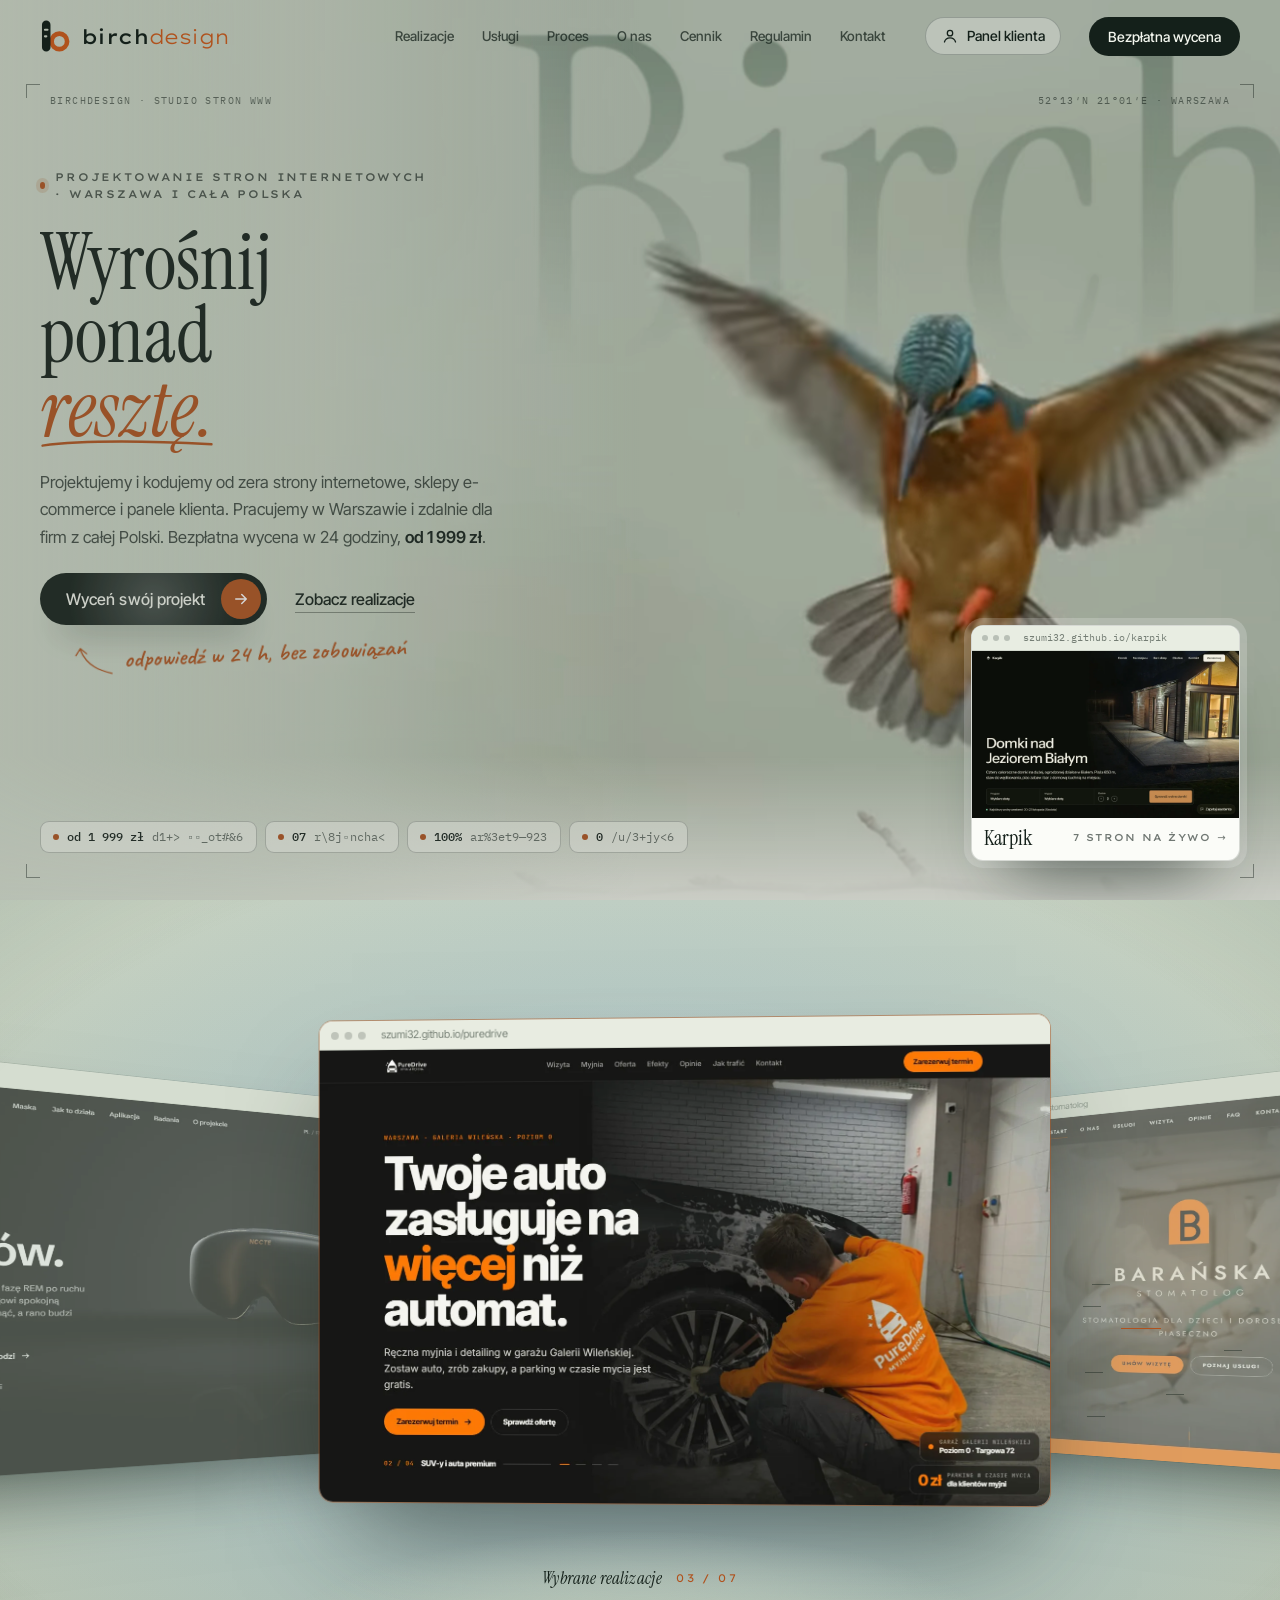
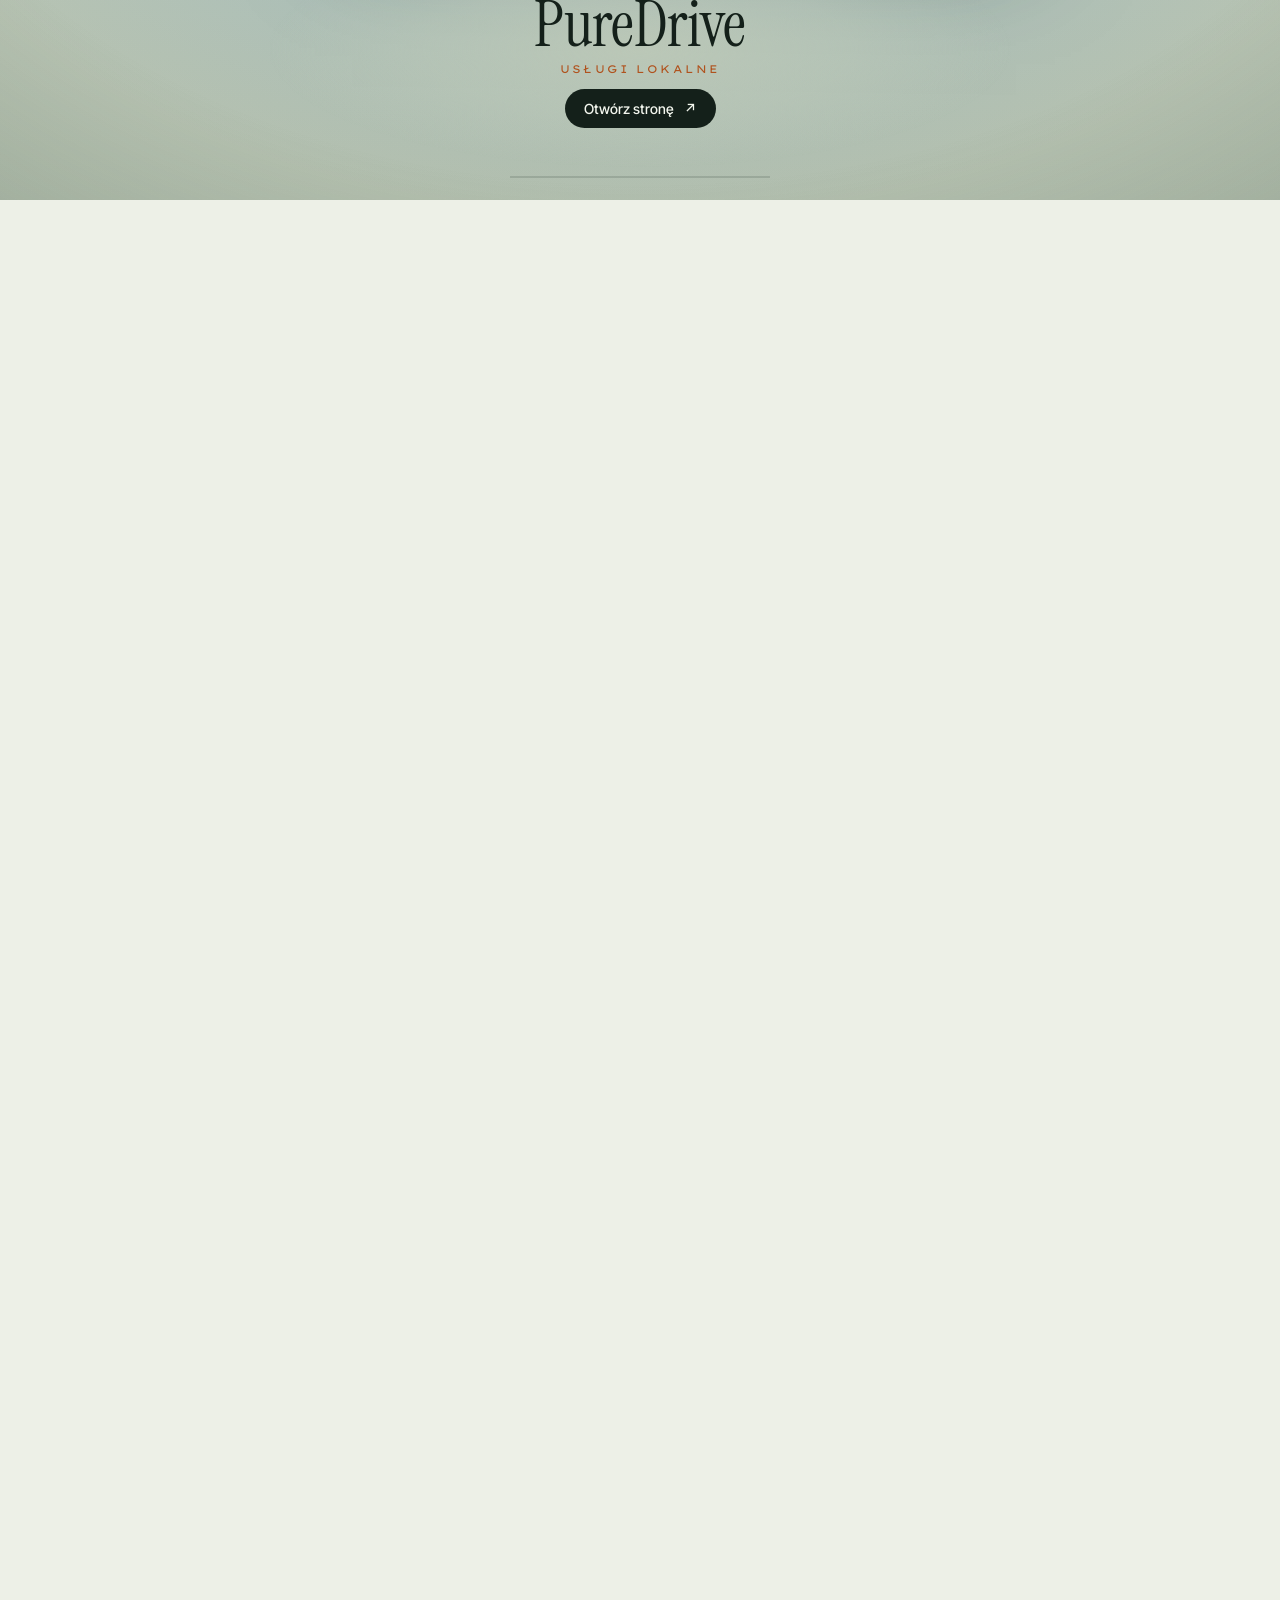
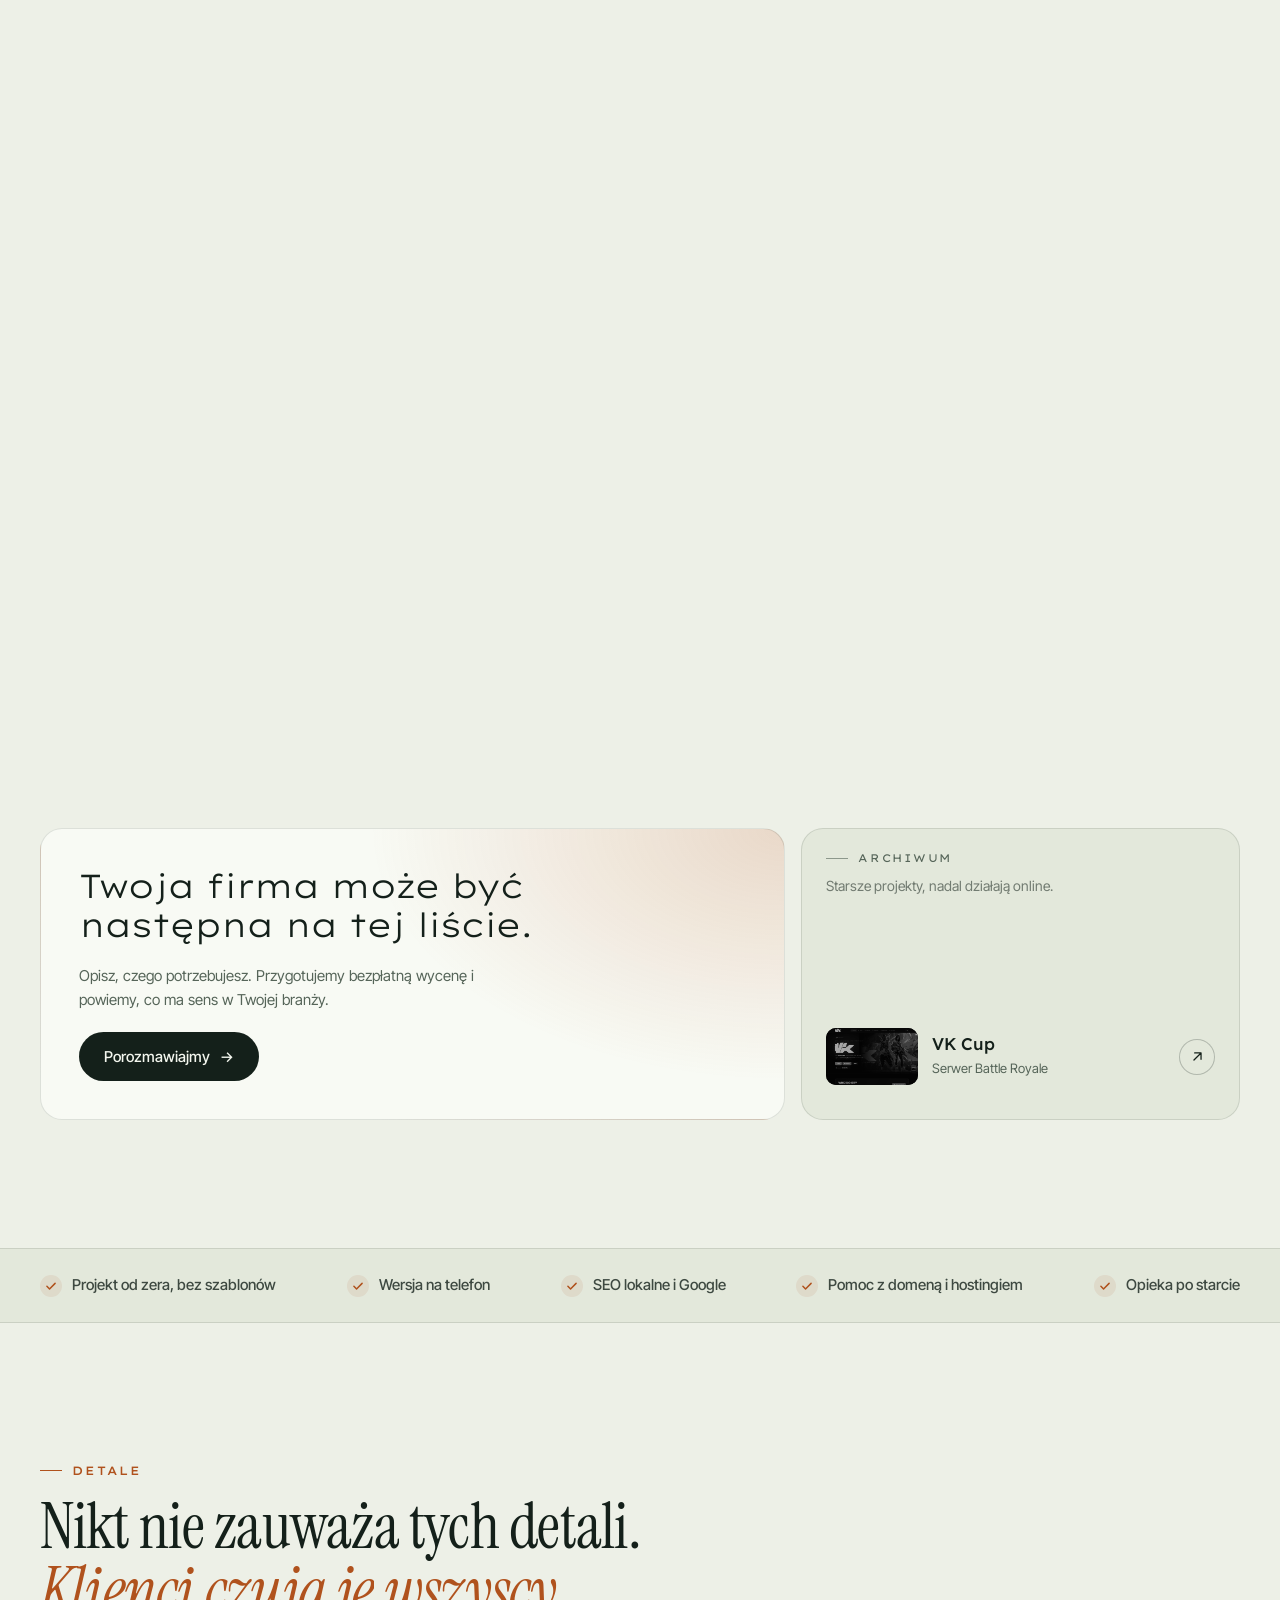
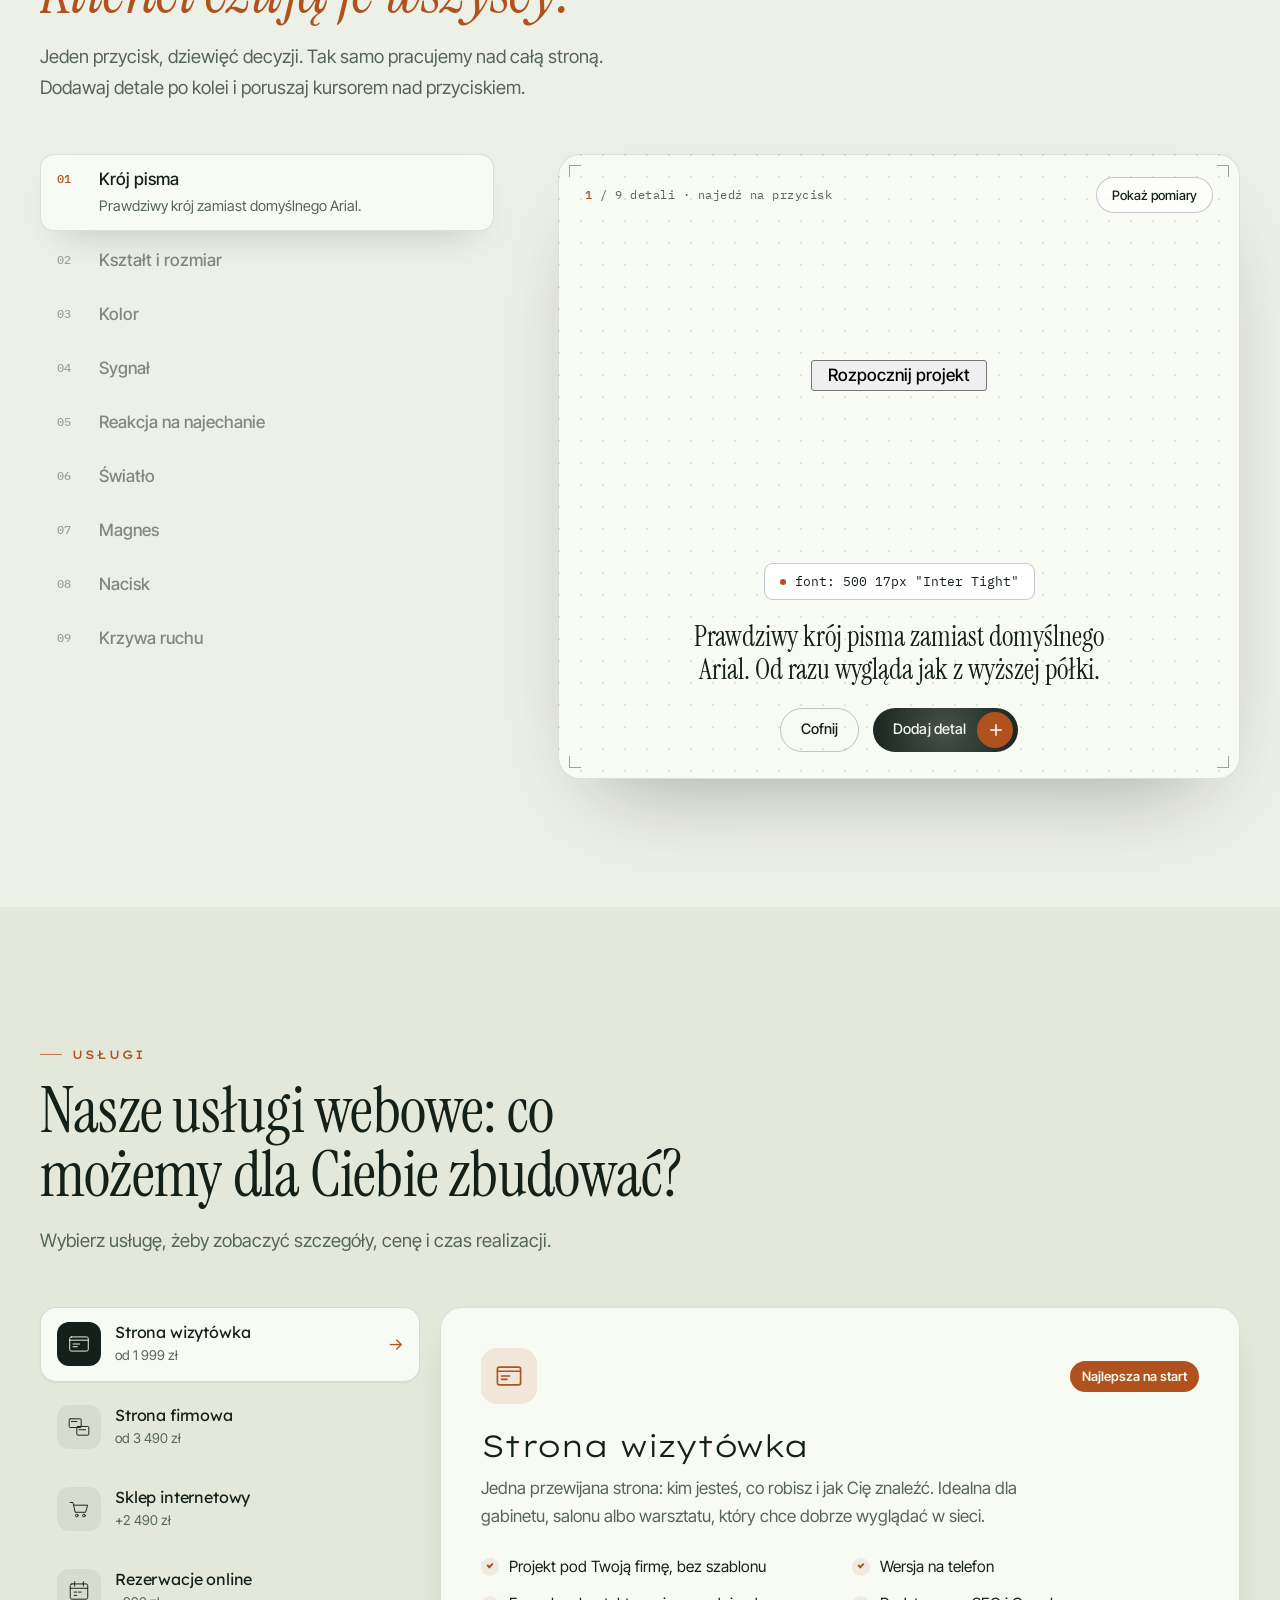
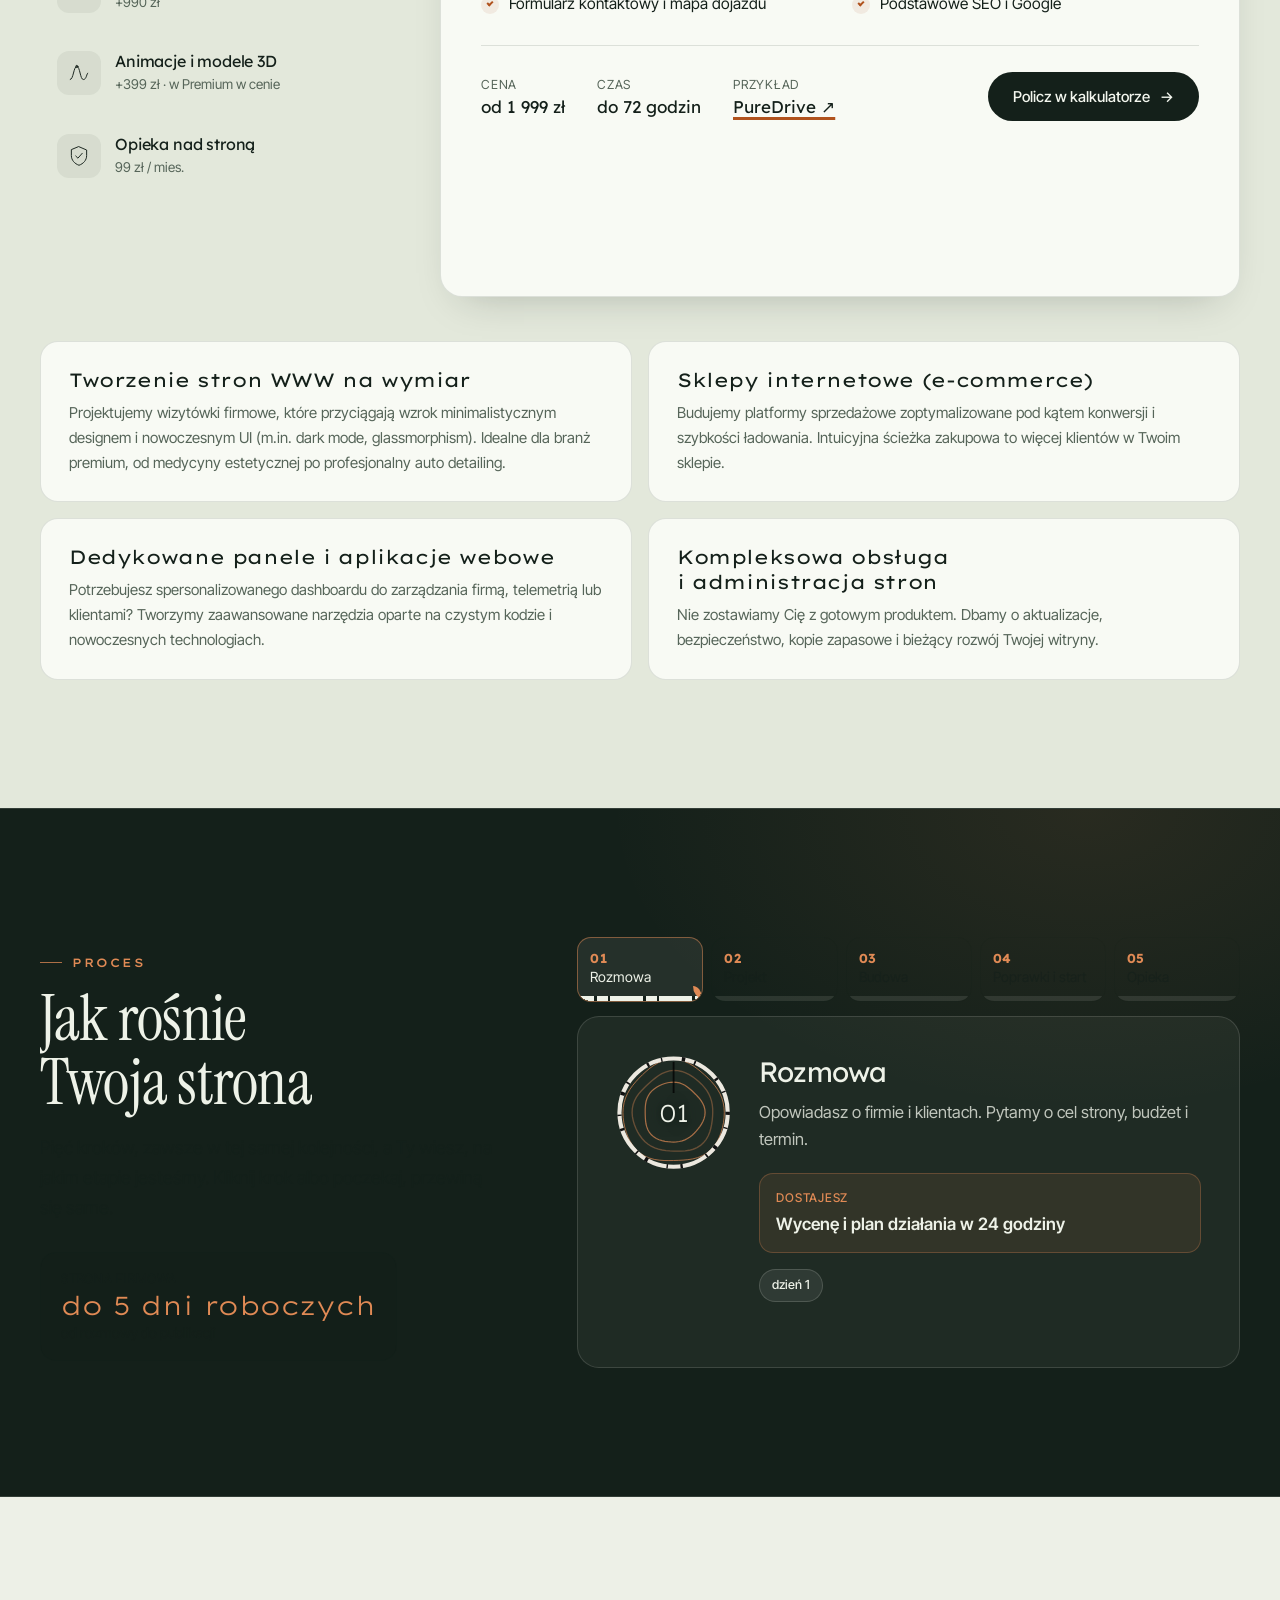
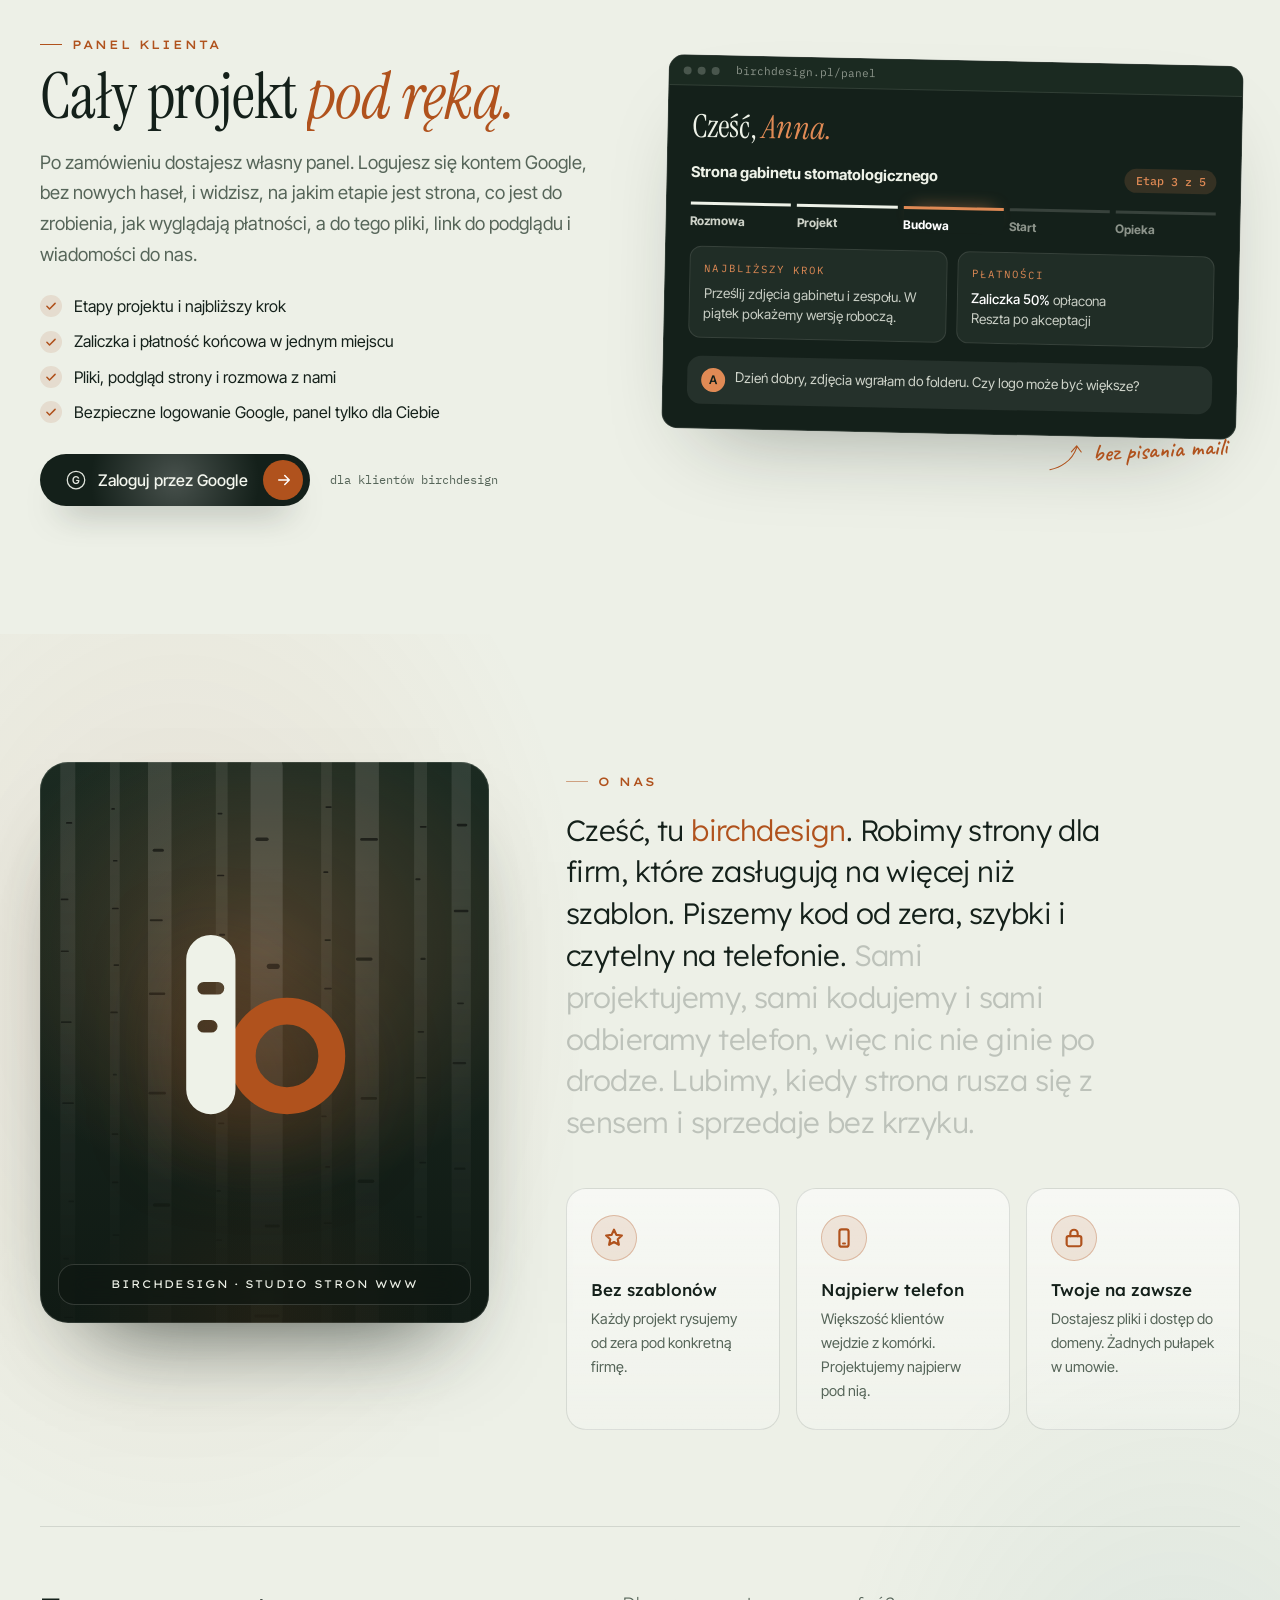
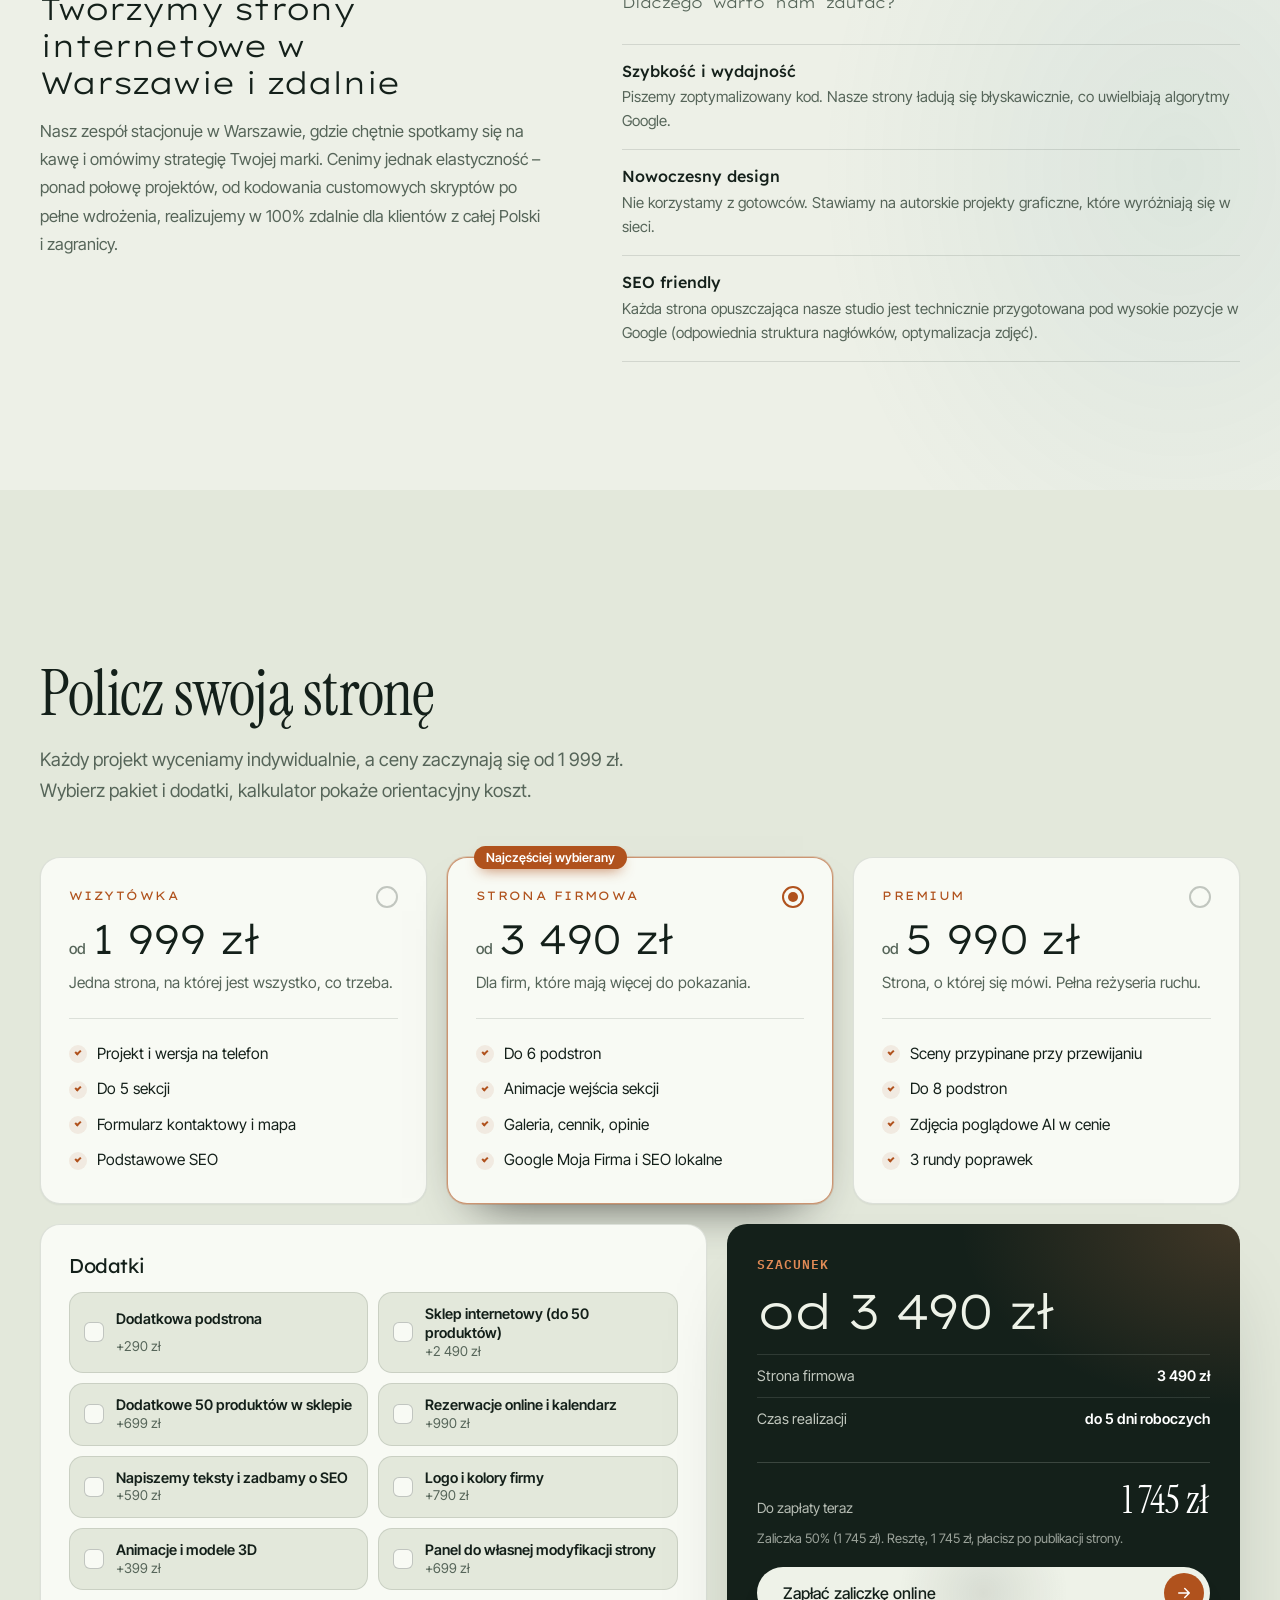
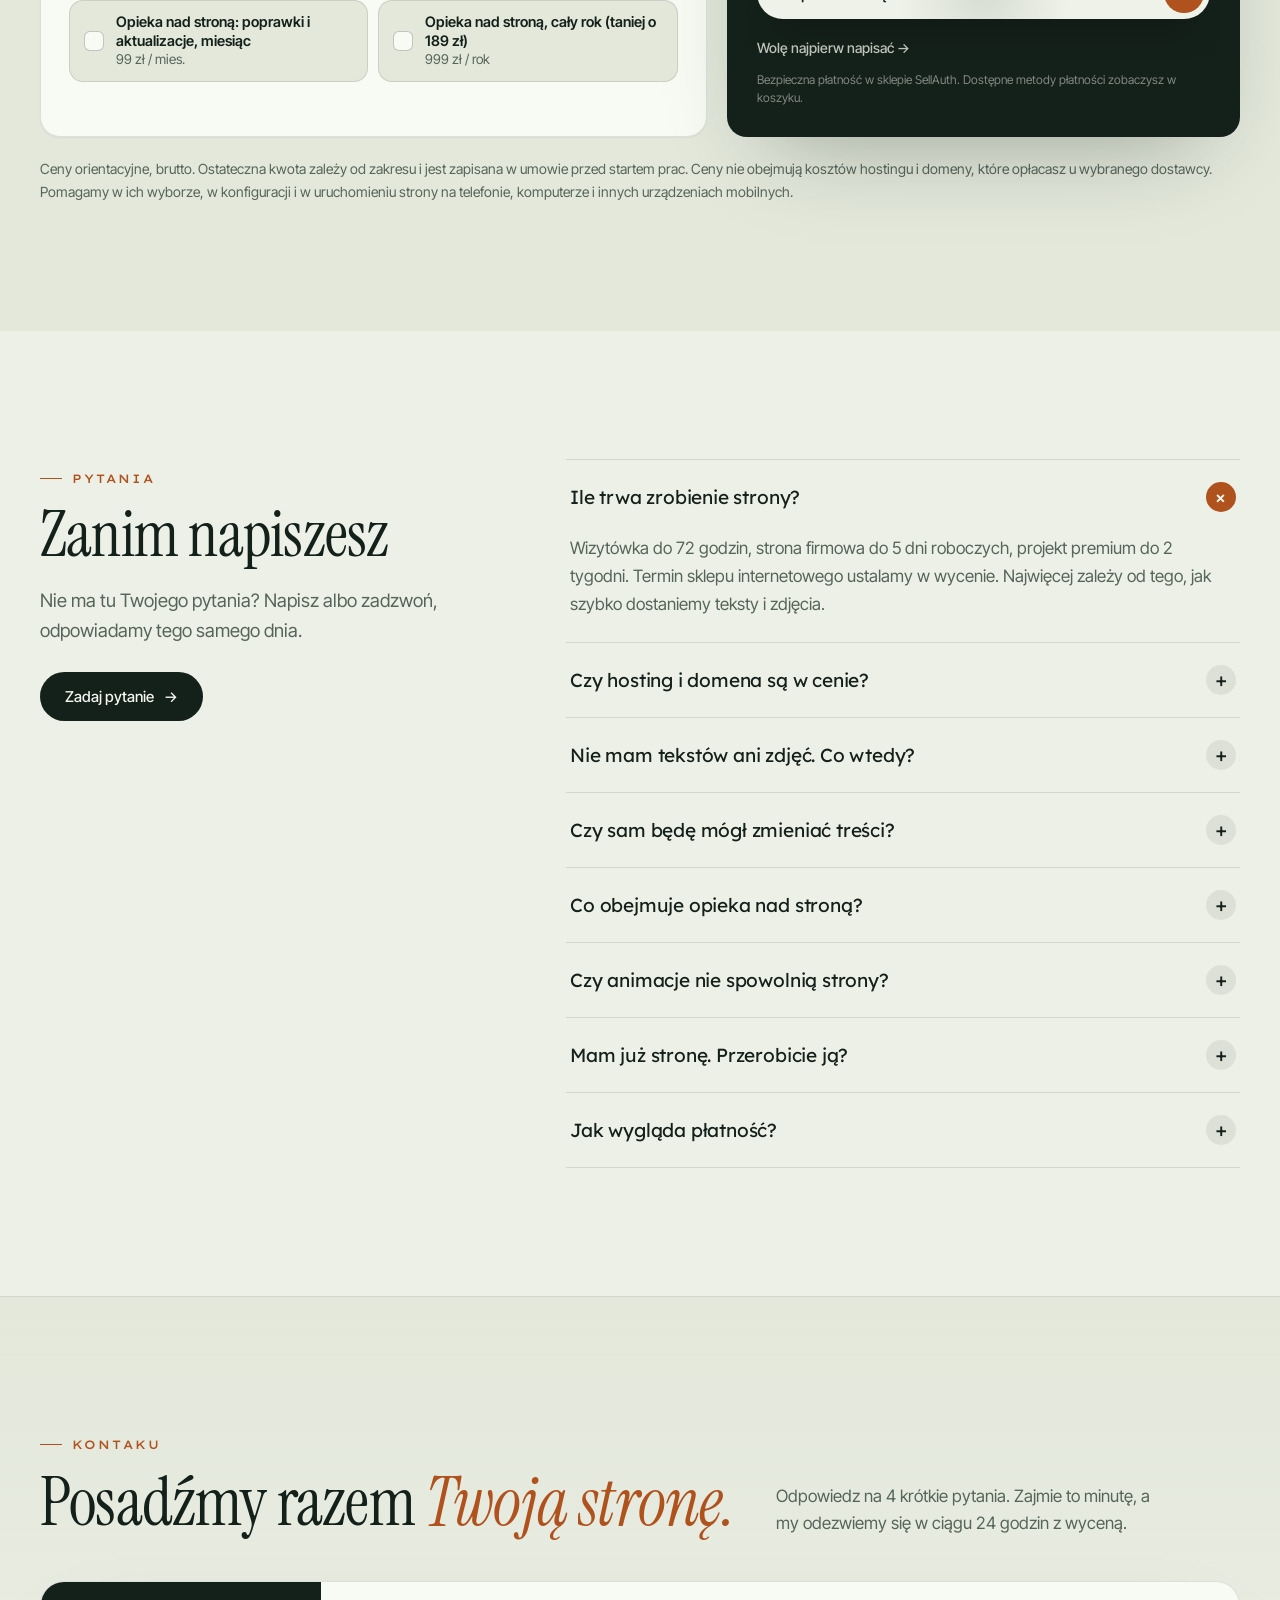
==== commit 90482e62: "Sklep SellAuth w kalkulatorze (koszyk), panel: aktualizacje, płatności, edytor administratora Co-Aut" ====
--- a/index.html
+++ b/index.html
@@ -1640,6 +1640,16 @@
   .det__canvas { padding: 64px 0 100px; }
   .dma--note { width: 220px; font-size: 19px; }
 }
+
+/* kalkulator: płatność online (SellAuth) */
+.pay-now { display: flex; align-items: baseline; justify-content: space-between; gap: 12px; margin-top: 22px; padding-top: 18px; border-top: 1px solid rgba(238, 242, 232, .18); font: 400 14px/1.3 var(--f-b); color: rgba(238, 242, 232, .75); }
+.pay-now b { font: 400 clamp(30px, 3vw, 40px)/1 var(--f-s); color: #fff; letter-spacing: 0; }
+.pay-note { margin: 10px 0 0; font-size: 13px; line-height: 1.5; color: rgba(238, 242, 232, .62); }
+.btn-dot--lt { margin-top: 18px; width: 100%; justify-content: space-between; background: radial-gradient(130px circle at var(--mx) var(--my), rgba(20, 32, 26, .1), rgba(20, 32, 26, 0) 65%), #eef2e8; color: #14201a; box-shadow: 0 22px 34px -22px rgba(0, 0, 0, .7); }
+.btn-dot--lt:hover { box-shadow: 0 28px 42px -22px rgba(0, 0, 0, .8); }
+.pay-alt { display: inline-block; margin-top: 14px; font: 500 14px/1 var(--f-b); color: rgba(238, 242, 232, .78); text-decoration: none; padding: 8px 0; transition: color .35s var(--e2); }
+.pay-alt:hover { color: #fff; }
+.pay-fine { margin: 8px 0 0; font-size: 12px; line-height: 1.5; color: rgba(238, 242, 232, .5); }
 
 /* panel klienta: zapowiedź na stronie głównej */
 .pnl { background: var(--bg); }
@@ -2276,7 +2286,7 @@
     <p class="swipe-hint">Przesuń, żeby zobaczyć pakiety</p>
     <div class="plans" id="plans">
       <label class="plan rv">
-        <input type="radio" name="plan" id="plan-start" value="1999" data-days="do 72 godzin" data-name="Wizytówka">
+        <input type="radio" name="plan" id="plan-start" value="1999" data-days="do 72 godzin" data-name="Wizytówka" data-sa="993255:2074810">
         <span class="radio"></span>
         <span class="plan-name">Wizytówka</span>
         <div class="price"><small>od</small>1 999 zł</div>
@@ -2284,7 +2294,7 @@
         <ul><li>Projekt i wersja na telefon</li><li>Do 5 sekcji</li><li>Formularz kontaktowy i mapa</li><li>Podstawowe SEO</li></ul>
       </label>
       <label class="plan featured rv" style="--d:.08s">
-        <input type="radio" name="plan" id="plan-firma" value="3490" data-days="do 5 dni roboczych" data-name="Strona firmowa" checked>
+        <input type="radio" name="plan" id="plan-firma" value="3490" data-days="do 5 dni roboczych" data-name="Strona firmowa" data-sa="993255:2074811" checked>
         <span class="radio"></span>
         <span class="ribbon">Najczęściej wybierany</span>
         <span class="plan-name">Strona firmowa</span>
@@ -2293,7 +2303,7 @@
         <ul><li>Do 6 podstron</li><li>Animacje wejścia sekcji</li><li>Galeria, cennik, opinie</li><li>Google Moja Firma i SEO lokalne</li></ul>
       </label>
       <label class="plan rv" style="--d:.16s">
-        <input type="radio" name="plan" id="plan-kino" value="5990" data-days="do 2 tygodni" data-name="Premium">
+        <input type="radio" name="plan" id="plan-kino" value="5990" data-days="do 2 tygodni" data-name="Premium" data-sa="993255:2074812">
         <span class="radio"></span>
         <span class="plan-name">Premium</span>
         <div class="price"><small>od</small>5 990 zł</div>
@@ -2305,23 +2315,28 @@
       <div class="addons rv">
         <h3>Dodatki</h3>
         <div class="addon-grid">
-        <label class="addon"><input type="checkbox" id="ad-sub" value="290" data-label="Dodatkowa podstrona"><span>Dodatkowa podstrona</span><span>+290 zł</span></label>
-        <label class="addon"><input type="checkbox" id="ad-shop" value="2490" data-label="Sklep internetowy"><span>Sklep internetowy (do 50 produktów)</span><span>+2 490 zł</span></label>
-        <label class="addon"><input type="checkbox" id="ad-prod" value="699" data-label="Dodatkowe 50 produktów"><span>Dodatkowe 50 produktów w sklepie</span><span>+699 zł</span></label>
-        <label class="addon"><input type="checkbox" id="ad-book" value="990" data-label="Rezerwacje online"><span>Rezerwacje online i kalendarz</span><span>+990 zł</span></label>
-        <label class="addon"><input type="checkbox" id="ad-text" value="590" data-label="Teksty i SEO"><span>Napiszemy teksty i zadbamy o SEO</span><span>+590 zł</span></label>
-        <label class="addon"><input type="checkbox" id="ad-logo" value="790" data-label="Logo"><span>Logo i kolory firmy</span><span>+790 zł</span></label>
+        <label class="addon"><input type="checkbox" id="ad-sub" value="290" data-label="Dodatkowa podstrona" data-sa="993257:2074887"><span>Dodatkowa podstrona</span><span>+290 zł</span></label>
+        <label class="addon"><input type="checkbox" id="ad-shop" value="2490" data-label="Sklep internetowy" data-sa="993258:2074903"><span>Sklep internetowy (do 50 produktów)</span><span>+2 490 zł</span></label>
+        <label class="addon"><input type="checkbox" id="ad-prod" value="699" data-label="Dodatkowe 50 produktów" data-sa="993259:2074918"><span>Dodatkowe 50 produktów w sklepie</span><span>+699 zł</span></label>
+        <label class="addon"><input type="checkbox" id="ad-book" value="990" data-label="Rezerwacje online" data-sa="993261:2074937"><span>Rezerwacje online i kalendarz</span><span>+990 zł</span></label>
+        <label class="addon"><input type="checkbox" id="ad-text" value="590" data-label="Teksty i SEO" data-sa="993279:2075119"><span>Napiszemy teksty i zadbamy o SEO</span><span>+590 zł</span></label>
+        <label class="addon"><input type="checkbox" id="ad-logo" value="790" data-label="Logo" data-sa="993280:2075120"><span>Logo i kolory firmy</span><span>+790 zł</span></label>
         
-        <label class="addon"><input type="checkbox" id="ad-3d" value="399" data-label="Animacje i modele 3D"><span>Animacje i modele 3D</span><span>+399 zł</span></label>
+        <label class="addon"><input type="checkbox" id="ad-3d" value="399" data-label="Animacje i modele 3D" data-sa="993281:2075121"><span>Animacje i modele 3D</span><span>+399 zł</span></label>
         <label class="addon"><input type="checkbox" id="ad-panel" value="699" data-label="Panel do własnej modyfikacji"><span>Panel do własnej modyfikacji strony</span><span>+699 zł</span></label>
-        <label class="addon"><input type="checkbox" id="ad-care" value="99" data-monthly="1" data-label="Opieka nad stroną" checked><span>Opieka nad stroną: poprawki i aktualizacje</span><span>99 zł / mies.</span></label>
+        <label class="addon"><input type="checkbox" id="ad-care" value="99" data-monthly="1" data-sa="993284:2075124" data-label="Opieka nad stroną (miesiąc)"><span>Opieka nad stroną: poprawki i aktualizacje, miesiąc</span><span>99 zł / mies.</span></label>
+        <label class="addon"><input type="checkbox" id="ad-care-y" value="999" data-yearly="1" data-sa="993284:2075125" data-label="Opieka nad stroną (rok)"><span>Opieka nad stroną, cały rok (taniej o 189 zł)</span><span>999 zł / rok</span></label>
         </div>
       </div>
       <div class="total rv" style="--d:.1s" aria-live="polite">
         <span class="mono">Szacunek</span>
         <div class="total-sum" id="sum">3 490 zł</div>
         <div class="total-rows" id="rows"></div>
-        <a href="#kontakt" class="btn btn-primary" id="calc-cta">Wyślij to zapytanie <span class="arr">→</span></a>
+        <div class="pay-now"><span>Do zapłaty teraz</span><b id="payNowSum">1 745 zł</b></div>
+        <p class="pay-note" id="payNote">Zaliczka 50%. Resztę płacisz po publikacji strony.</p>
+        <a href="https://brichdesign.mysellauth.com" class="btn-dot btn-dot--lt" id="buy" data-mag target="_blank" rel="noopener">Zapłać zaliczkę online<span class="btn-dot__ic" aria-hidden="true"><svg viewBox="0 0 24 24" fill="none" stroke="currentColor" stroke-width="2" stroke-linecap="round" stroke-linejoin="round"><path d="M5 12h14M13 6l6 6-6 6"/></svg></span></a>
+        <a href="#kontakt" class="pay-alt" id="calc-cta">Wolę najpierw napisać <span class="arr">→</span></a>
+        <p class="pay-fine">Bezpieczna płatność w sklepie SellAuth. Dostępne metody płatności zobaczysz w koszyku.</p>
       </div>
     </div>
     <p class="fine">Ceny orientacyjne, brutto. Ostateczna kwota zależy od zakresu i jest zapisana w umowie przed startem prac. Ceny nie obejmują kosztów hostingu i domeny, które opłacasz u wybranego dostawcy. Pomagamy w ich wyborze, w konfiguracji i w uruchomieniu strony na telefonie, komputerze i innych urządzeniach mobilnych.</p>
@@ -3055,16 +3070,30 @@
   const fmt = n => String(n).replace(/\B(?=(\d{3})+(?!\d))/g, ' ') + ' zł';
   const sumEl = $('#sum'), rowsEl = $('#rows');
   let shown = 3490, target = 3490, anim = null;
+  // v26: koszyk SellAuth (sklep brichdesign, produkty i warianty z panelu SellAuth)
+  const SA = { shopId: 281466, shopUrl: 'https://brichdesign.mysellauth.com' };
+  const zl = n => { const [a, b] = (n % 1 ? n.toFixed(2) : String(n)).split('.'); return a.replace(/\B(?=(\d{3})+(?!\d))/g, ' ') + (b ? ',' + b : '') + ' zł'; };
+  const saItem = el => { const [p, v] = el.dataset.sa.split(':'); return { productId: +p, variantId: +v, quantity: 1 }; };
+  const checkoutLink = cart => SA.shopUrl + '/checkout-link?' + cart.map((it, i) => `cart%5B${i}%5D%5BproductId%5D=${it.productId}&cart%5B${i}%5D%5BvariantId%5D=${it.variantId}&cart%5B${i}%5D%5Bquantity%5D=${it.quantity}`).join('&');
+  const buyEl = $('#buy'), payNowEl = $('#payNowSum'), payNoteEl = $('#payNote');
+  let saCart = [];
   const calc = () => {
     const plan = $('input[name="plan"]:checked');
-    let total = +plan.value, monthly = 0;
+    let total = +plan.value, monthly = 0, yearly = 0, deposit = +plan.value / 2, careNow = 0, manual = [];
     const rows = [[plan.dataset.name, fmt(+plan.value)]];
+    const cart = [saItem(plan)];
     $$('.addon input:checked').forEach(c => {
-      if (c.dataset.monthly) { monthly += +c.value; return; }
+      if (c.dataset.monthly || c.dataset.yearly) { if (c.dataset.monthly) monthly += +c.value; else yearly += +c.value; careNow += +c.value; cart.push(saItem(c)); return; }
       total += +c.value; rows.push([c.dataset.label, '+' + fmt(+c.value)]);
+      if (c.dataset.sa) { deposit += +c.value / 2; cart.push(saItem(c)); } else manual.push(c.dataset.label);
     });
     rows.push(['Czas realizacji', plan.dataset.days]);
     if (monthly) rows.push(['Abonament', fmt(monthly) + ' / mies.']);
+    if (yearly) rows.push(['Opieka na rok', fmt(yearly) + ' / rok']);
+    saCart = cart;
+    payNowEl.textContent = zl(deposit + careNow);
+    payNoteEl.textContent = `Zaliczka 50% (${zl(deposit)})${careNow ? ' i opieka (' + zl(careNow) + ')' : ''}. Resztę, ${zl(total - deposit)}, płacisz po publikacji strony.` + (manual.length ? ` Do wyceny dodamy osobno: ${manual.join(', ').toLowerCase()}.` : '');
+    buyEl.href = checkoutLink(cart);
     rowsEl.innerHTML = '';
     rows.forEach(([a, b]) => { const d = document.createElement('div'); const s1 = document.createElement('span'); s1.textContent = a; const s2 = document.createElement('span'); s2.textContent = b; d.append(s1, s2); rowsEl.append(d); });
     target = total;
@@ -3079,8 +3108,18 @@
     anim = requestAnimationFrame(tick);
     window.__wycena = { plan: plan.dataset.name, rows, total, monthly };
   };
-  $$('#cennik input').forEach(i => i.addEventListener('change', calc));
+  $$('#cennik input').forEach(i => i.addEventListener('change', () => {
+    if (i.checked && (i.id === 'ad-care' || i.id === 'ad-care-y')) { const o = $(i.id === 'ad-care' ? '#ad-care-y' : '#ad-care'); if (o) o.checked = false; }
+    calc();
+  }));
   calc();
+  // modal SellAuth (osadzony koszyk); bez skryptu link otwiera sklep w nowej karcie
+  let saLoaded = false;
+  const saLoad = () => { if (saLoaded) return; saLoaded = true; const sc = document.createElement('script'); sc.src = 'https://static.sellauth.com/embed/v3.min.js'; sc.defer = true; document.head.append(sc); };
+  new IntersectionObserver((es, io) => { if (es[0].isIntersecting) { saLoad(); io.disconnect(); } }, { rootMargin: '300px' }).observe($('#cennik'));
+  buyEl.addEventListener('click', e => {
+    if (window.sellAuth && typeof window.sellAuth.open === 'function') { e.preventDefault(); window.sellAuth.open({ shopId: SA.shopId, shopUrl: SA.shopUrl, cart: saCart }); }
+  });
   $('#calc-cta').addEventListener('click', () => {
     const w = window.__wycena; if (!w) return;
     const map = { 'Wizytówka': 'p-card', 'Strona firmowa': 'p-firm', 'Premium': 'p-kino' };
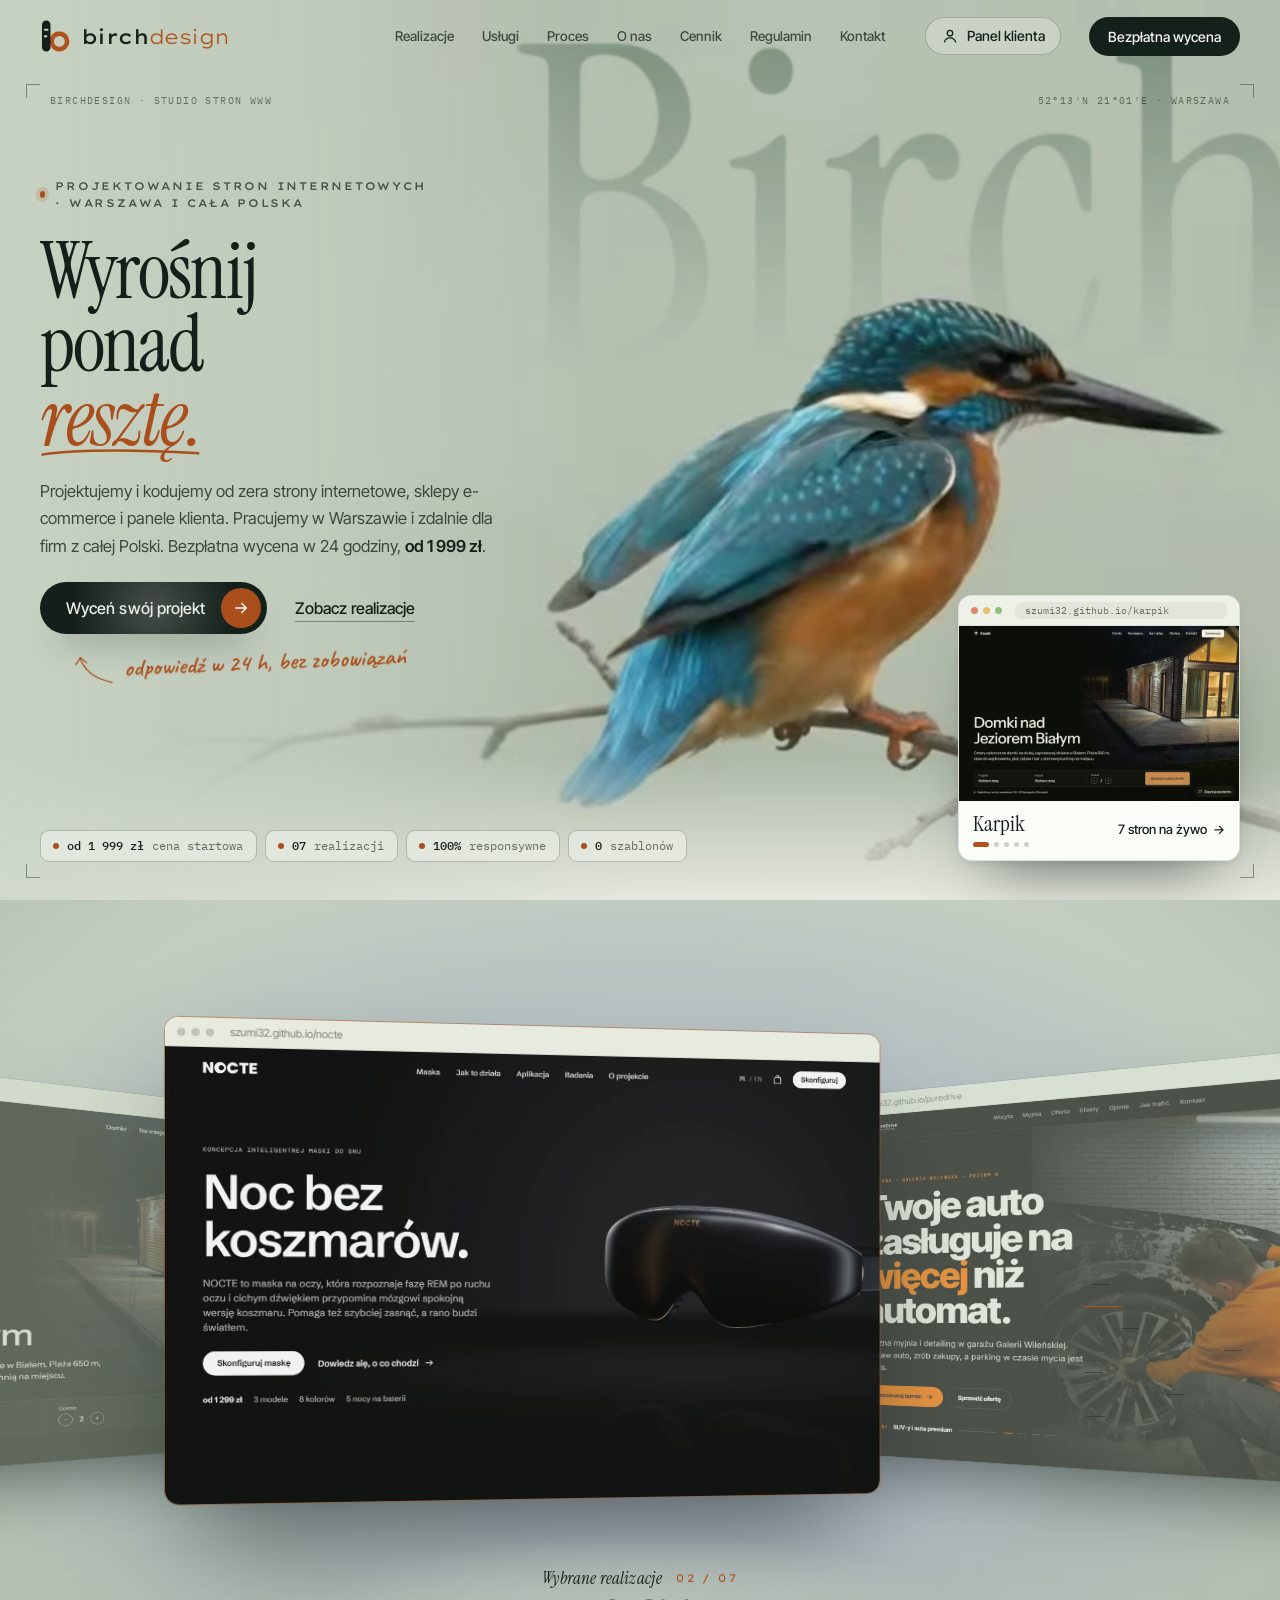
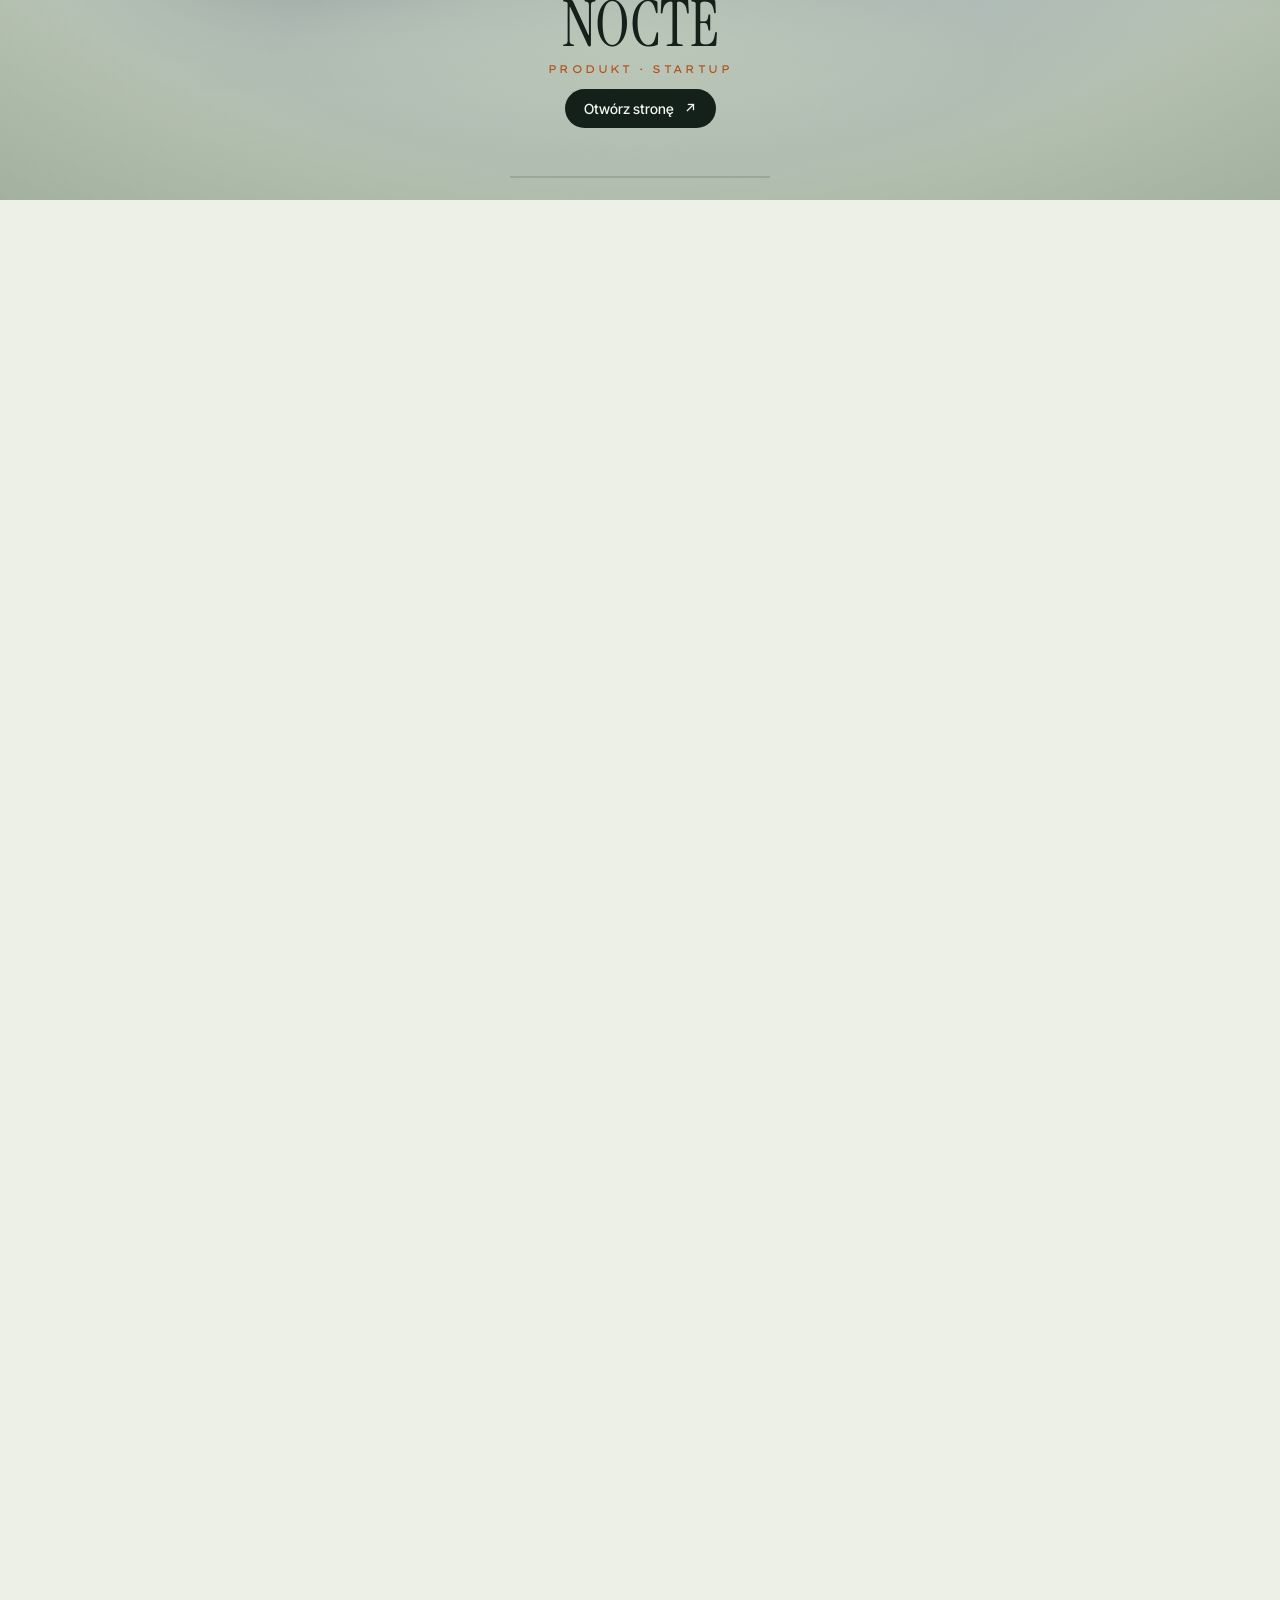
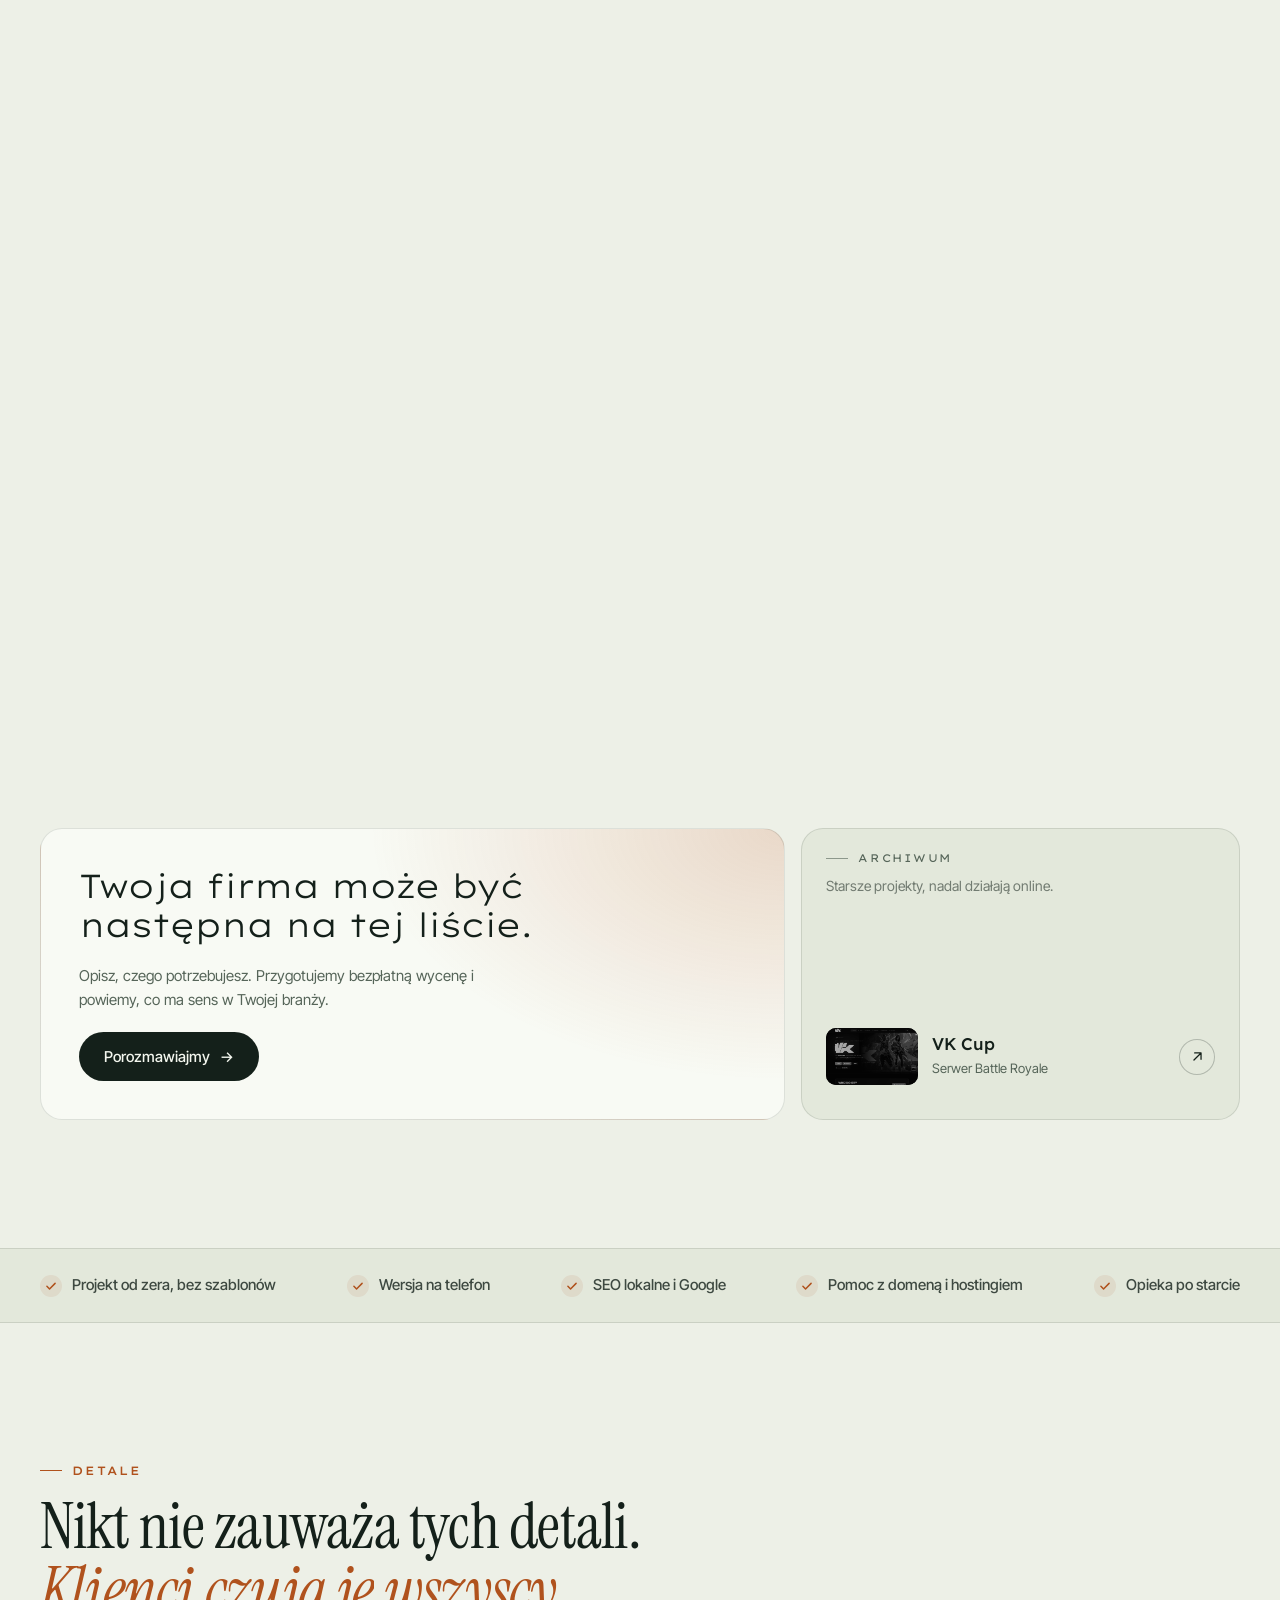
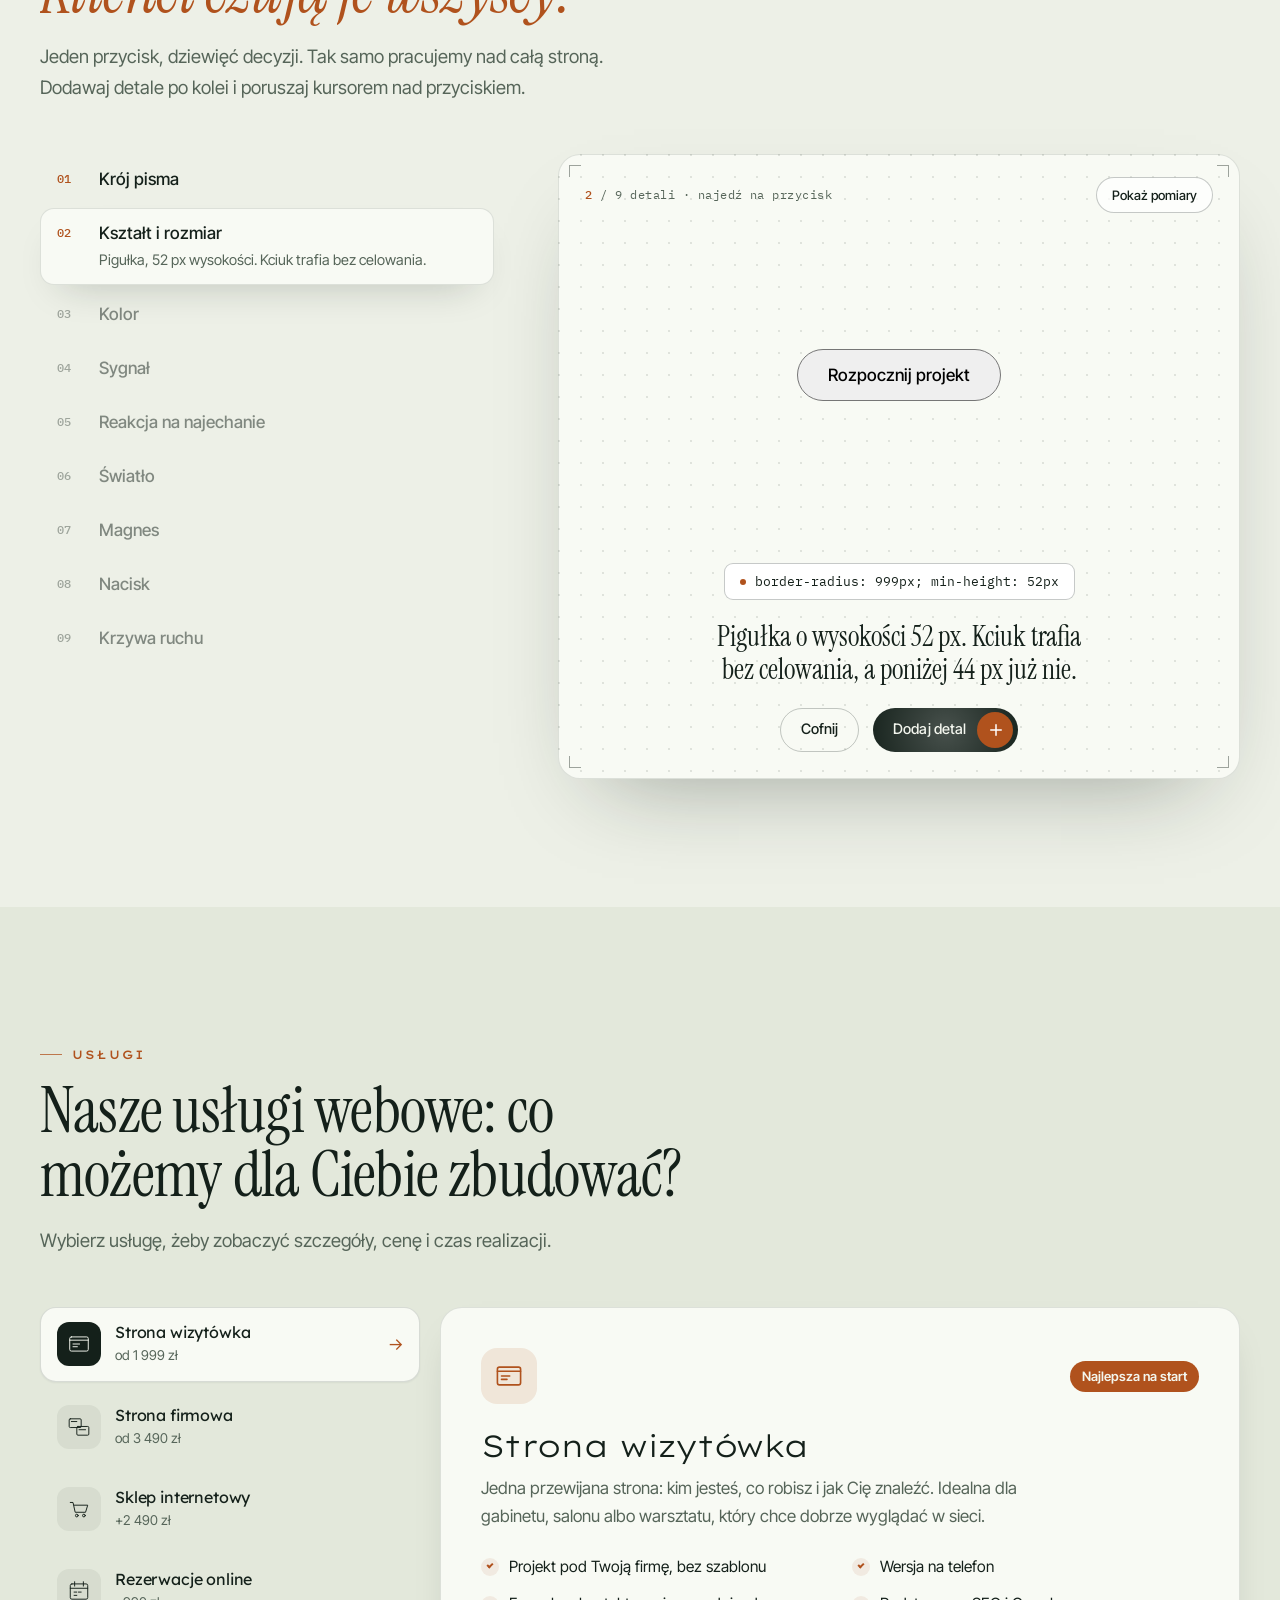
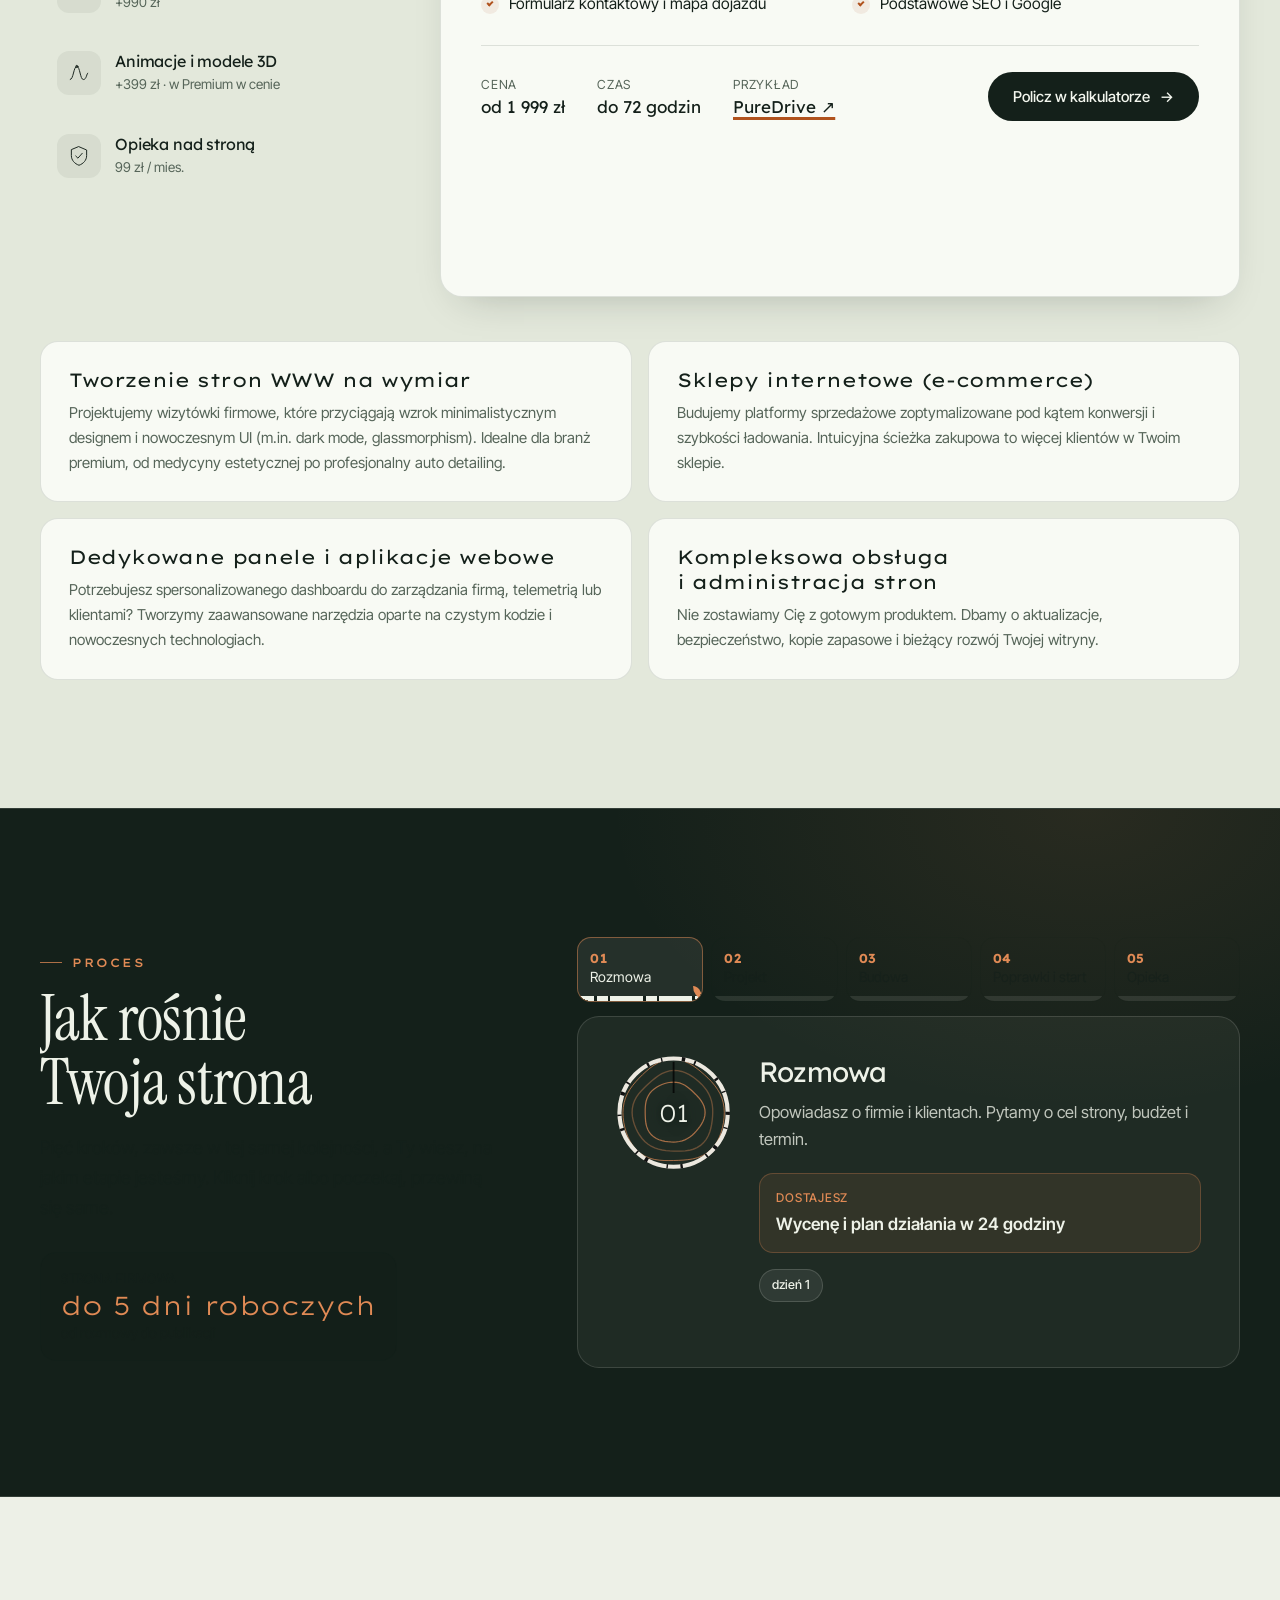
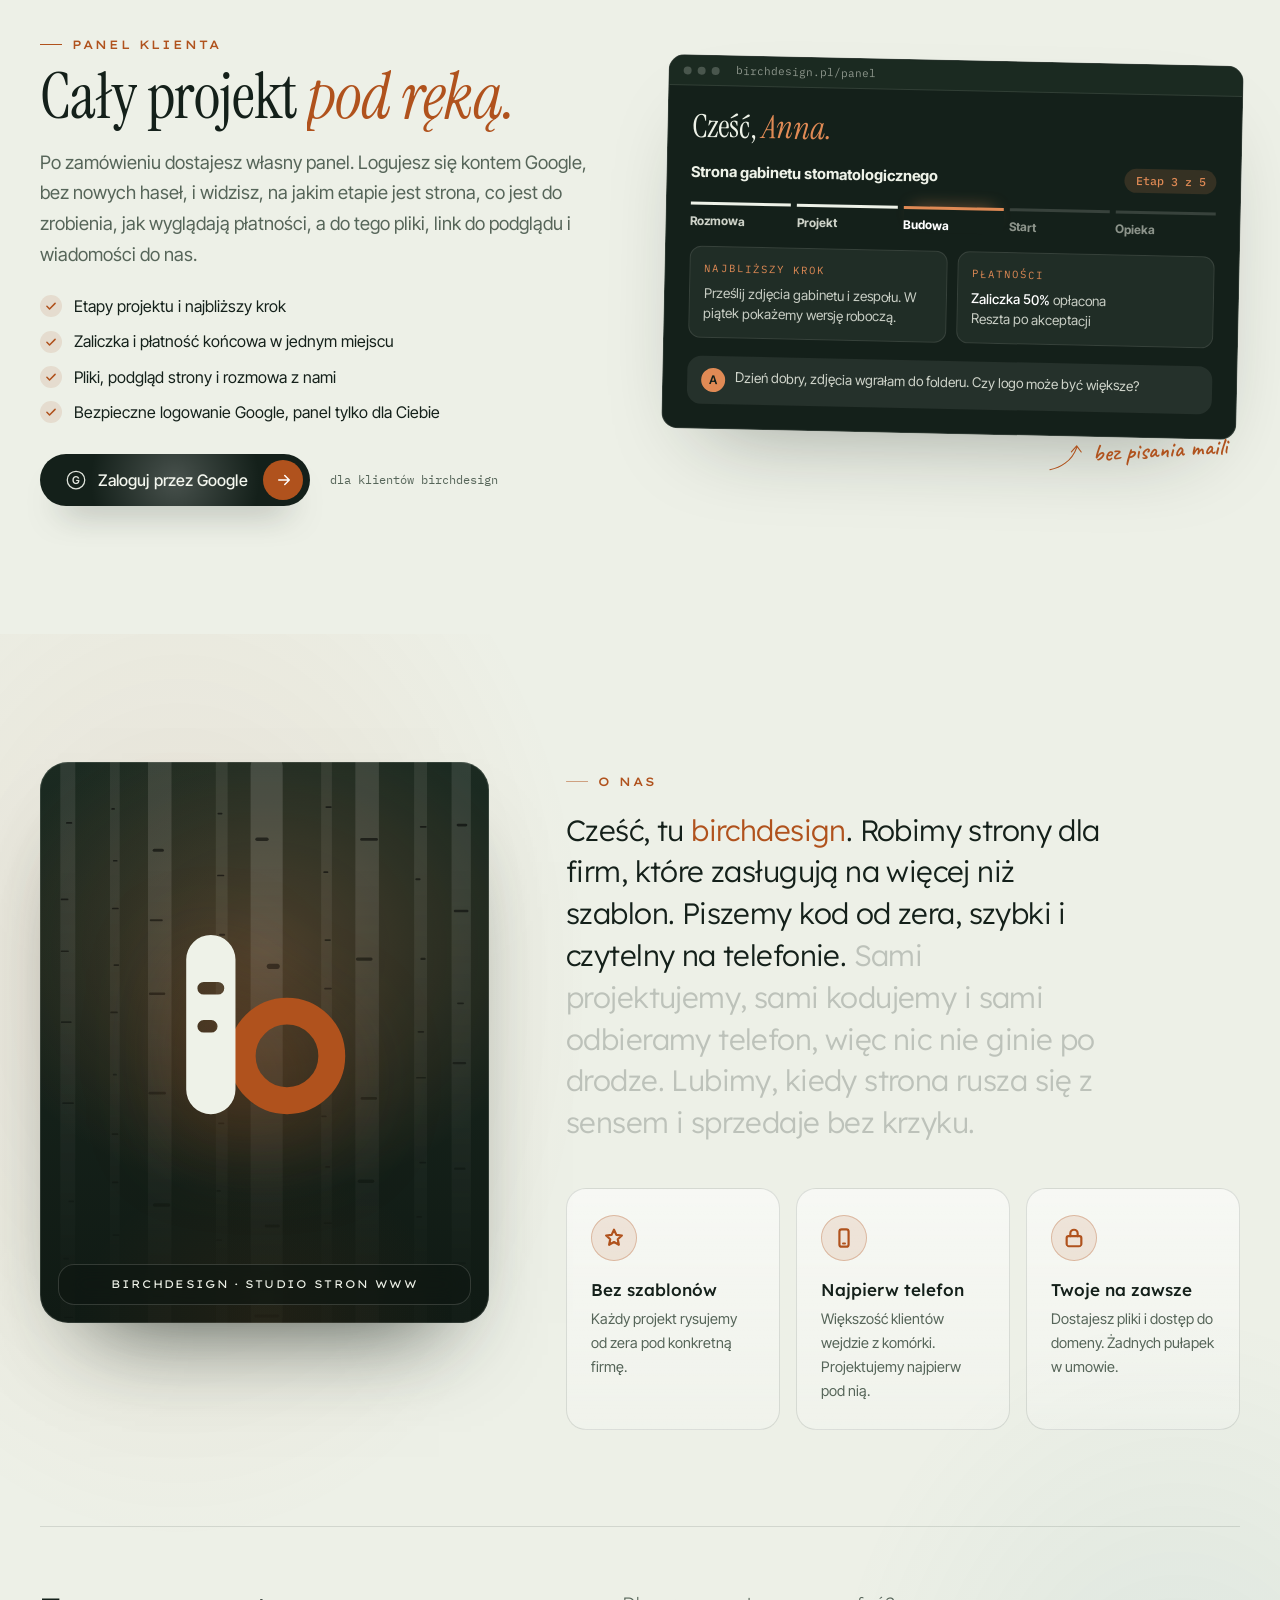
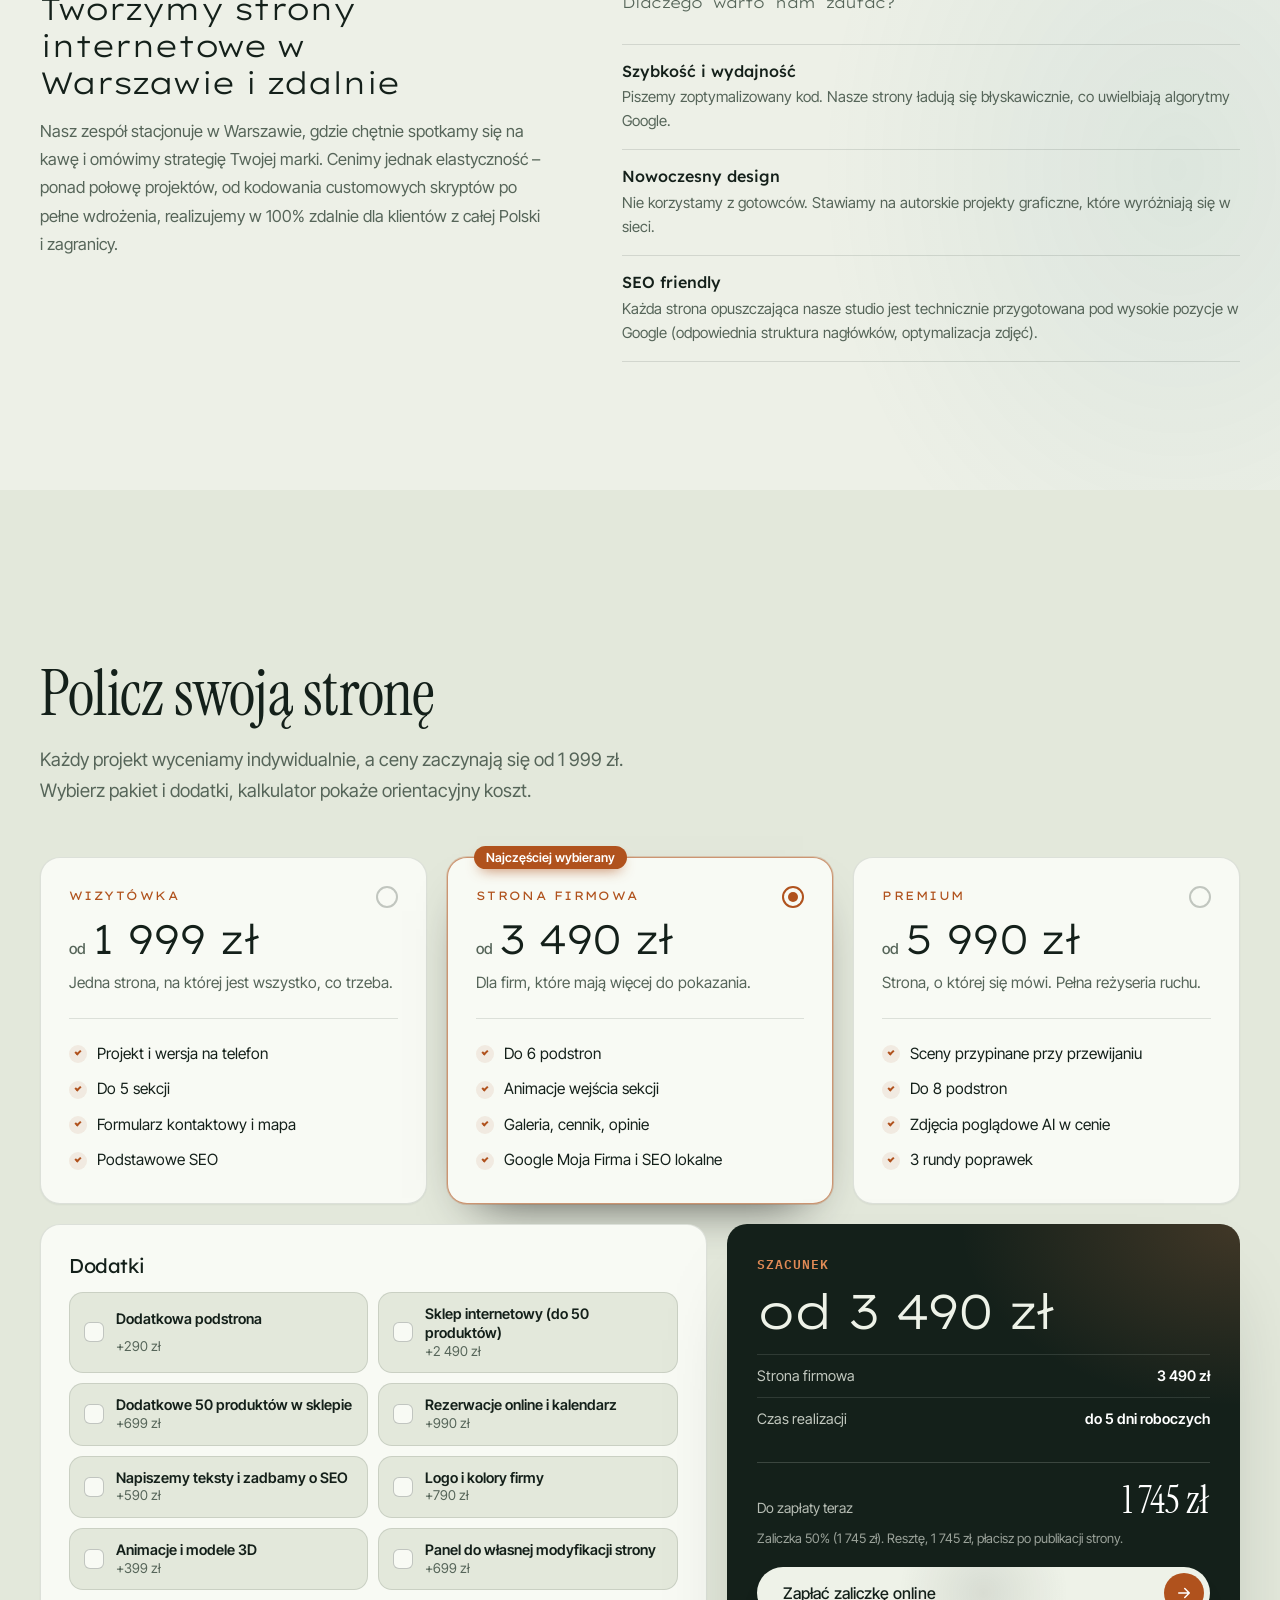
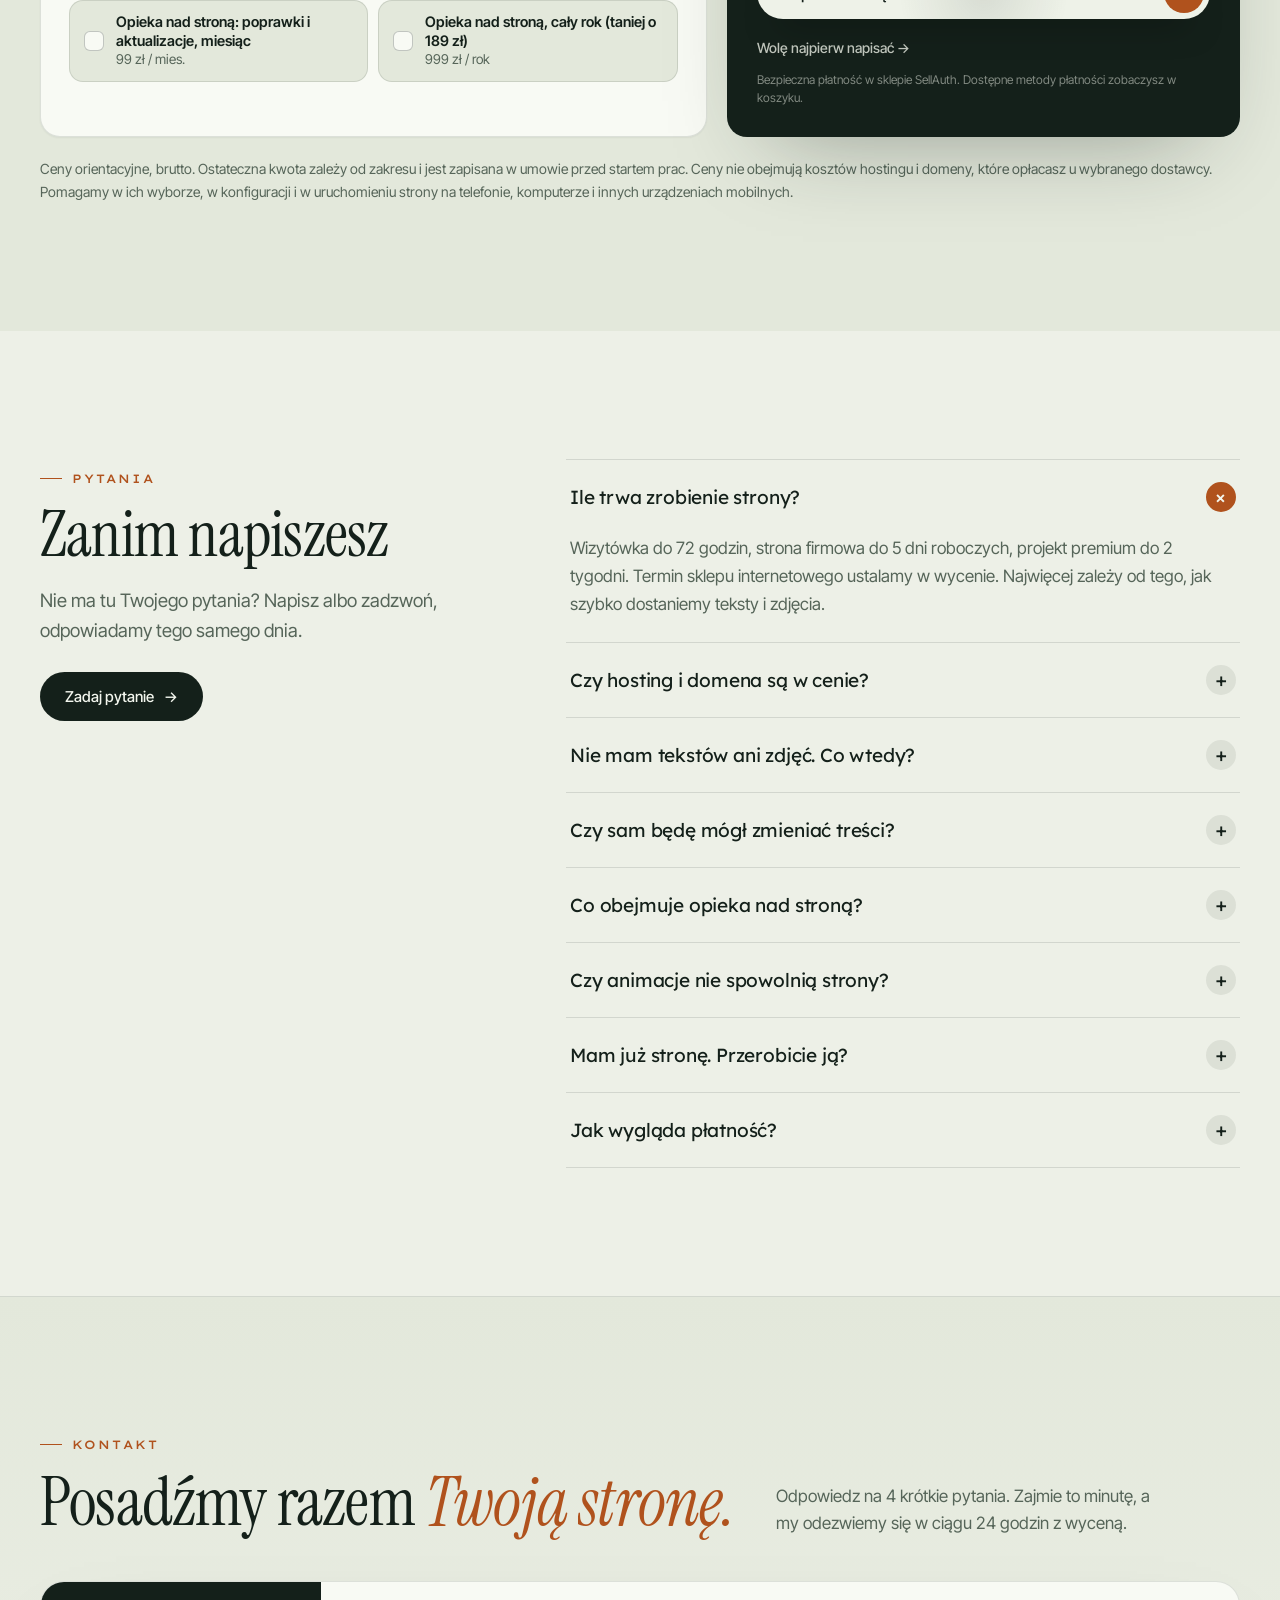
==== commit 70d08a81: "Hero: czystsza ramka przeglądarki z realizacjami, układ na węższych ekranach Co-Authored-By: Claude " ====
--- a/index.html
+++ b/index.html
@@ -1539,24 +1539,24 @@
 .hero__stats dt { order: 1; font: 400 12px/1 var(--mono); letter-spacing: 0; text-transform: lowercase; color: rgba(20, 32, 26, .62); white-space: nowrap; }
 
 /* ramka przeglądarki zamiast wachlarza miniatur (wzór z nagrania: makieta strony nad tłem) */
-.kf-proof.bf { display: block; gap: 0; width: clamp(250px, 21vw, 300px); padding: 0; border-radius: 12px; background: #fbfcf8; border: 1px solid rgba(20, 32, 26, .16);
-  box-shadow: 0 44px 70px -38px rgba(20, 32, 26, .7), 0 0 0 7px rgba(255, 255, 255, .2); -webkit-backdrop-filter: none; backdrop-filter: none; transition: box-shadow .35s var(--e2), transform .6s var(--e2); will-change: transform; }
-.kf-proof.bf:hover { background: #fbfcf8; box-shadow: 0 50px 80px -36px rgba(20, 32, 26, .78), 0 0 0 7px rgba(255, 255, 255, .28); }
-.bf__bar { display: flex; align-items: center; gap: 5px; height: 25px; padding: 0 10px; background: #e8ede2; border-bottom: 1px solid rgba(20, 32, 26, .1); border-radius: 11px 11px 0 0; }
-.bf__bar i { width: 6px; height: 6px; border-radius: 50%; background: rgba(20, 32, 26, .22); }
-.bf__bar em { margin-left: 8px; font: 400 9.5px/1 var(--mono); font-style: normal; color: rgba(20, 32, 26, .55); overflow: hidden; text-overflow: ellipsis; white-space: nowrap; }
+.kf-proof.bf { display: block; gap: 0; width: clamp(260px, 22vw, 320px); padding: 0; overflow: hidden; border-radius: 14px; background: #fbfcf8; border: 1px solid rgba(20, 32, 26, .12);
+  box-shadow: 0 2px 6px rgba(20, 32, 26, .08), 0 34px 60px -30px rgba(20, 32, 26, .6); -webkit-backdrop-filter: none; backdrop-filter: none; transition: box-shadow .35s var(--e2), transform .6s var(--e2); will-change: transform; }
+.kf-proof.bf:hover { background: #fbfcf8; box-shadow: 0 2px 6px rgba(20, 32, 26, .1), 0 44px 70px -30px rgba(20, 32, 26, .7); }
+.bf__bar { display: flex; align-items: center; gap: 5px; height: 30px; padding: 0 12px; background: #eef1e8; border-bottom: 1px solid rgba(20, 32, 26, .08); }
+.bf__bar i { width: 7px; height: 7px; flex: none; border-radius: 50%; background: rgba(20, 32, 26, .18); }
+.bf__bar i:nth-child(1) { background: #e0866b; } .bf__bar i:nth-child(2) { background: #e3c06a; } .bf__bar i:nth-child(3) { background: #8fbf7f; }
+.bf__bar em { flex: 1; min-width: 0; margin-left: 8px; padding: 4px 10px; border-radius: 6px; background: rgba(20, 32, 26, .06); font: 400 9.5px/1 var(--mono); font-style: normal; color: rgba(20, 32, 26, .6); overflow: hidden; text-overflow: ellipsis; white-space: nowrap; }
 .bf__scr { position: relative; display: block; aspect-ratio: 16 / 10; overflow: hidden; background: #dfe6d8; }
-.bf__scr img { position: absolute; inset: 0; width: 100%; height: 100%; object-fit: cover; object-position: top; opacity: 0; transform: scale(1.05); transition: opacity .8s var(--e2), transform 1.6s var(--e2); }
+.bf__scr img { position: absolute; inset: 0; width: 100%; height: 100%; object-fit: cover; object-position: top; opacity: 0; transform: scale(1.04); transition: opacity .8s var(--e2), transform 1.6s var(--e2); }
 .bf__scr img.on { opacity: 1; transform: none; }
-.bf__cap { display: flex; align-items: center; justify-content: space-between; gap: 10px; padding: 10px 12px 11px; border-radius: 0 0 11px 11px; }
-.bf__cap b { font: 400 21px/1 var(--f-s); letter-spacing: 0; }
-.bf__cap small { display: inline-flex; gap: 6px; font: 500 10px/1 var(--f-g); letter-spacing: .12em; text-transform: uppercase; color: rgba(20, 32, 26, .6); }
-.bf__sel { position: absolute; inset: -9px; border: 1px solid var(--gold); border-radius: 6px; pointer-events: none; opacity: 0; transition: opacity .3s var(--e2); }
-.bf__sel u { position: absolute; left: -1px; top: -21px; padding: 4px 8px; background: var(--gold); color: #fff; font: 500 10px/1.1 var(--mono); text-decoration: none; border-radius: 3px 3px 3px 0; }
-.bf__sel i { position: absolute; width: 7px; height: 7px; background: #fff; border: 1px solid var(--gold); }
-.bf__sel i:nth-of-type(1) { left: -4px; top: -4px; } .bf__sel i:nth-of-type(2) { right: -4px; top: -4px; }
-.bf__sel i:nth-of-type(3) { left: -4px; bottom: -4px; } .bf__sel i:nth-of-type(4) { right: -4px; bottom: -4px; }
-.bf:hover .bf__sel, .bf:focus-visible .bf__sel { opacity: 1; }
+.bf__cap { display: flex; align-items: center; justify-content: space-between; gap: 12px; padding: 12px 14px 13px; }
+.bf__nm { display: grid; gap: 7px; min-width: 0; }
+.bf__nm b { font: 400 22px/1 var(--f-s); letter-spacing: 0; white-space: nowrap; overflow: hidden; text-overflow: ellipsis; }
+.bf__dots { display: flex; gap: 5px; }
+.bf__dots i { width: 5px; height: 5px; border-radius: 50%; background: rgba(20, 32, 26, .2); transition: background-color .35s var(--e2), width .35s var(--e2); }
+.bf__dots i.on { width: 16px; border-radius: 5px; background: var(--gold); }
+.bf__go { flex: none; display: inline-flex; align-items: center; gap: 6px; font: 500 13px/1 var(--f-b); color: var(--ink); white-space: nowrap; }
+.bf:hover .bf__go { color: var(--gold); }
 .bf:hover .arr { transform: translateX(3px); }
 
 /* sekcja DETALE: interaktywny przycisk */
@@ -1687,6 +1687,7 @@
 @property --tint { syntax: "<color>"; inherits: false; initial-value: rgba(0, 0, 0, 0); }
 .corr__tint { position: absolute; inset: 0; pointer-events: none; background: radial-gradient(78% 70% at 50% 46%, var(--tint), rgba(0, 0, 0, 0) 80%); transition: --tint 1.1s var(--e2); }
 
+@media (min-width: 901px) and (max-width: 1280px) { .hero__stats { max-width: calc(100% - 350px); } }
 @media (max-width: 900px) {
   .hero-frame { display: none; }
   .hero .hand { margin-left: 8px; }
@@ -1975,8 +1976,7 @@
   <a class="kf-proof bf" id="bf" href="#realizacje" aria-label="Zobacz 7 realizacji na żywo">
     <span class="bf__bar" aria-hidden="true"><i></i><i></i><i></i><em id="bfUrl">szumi32.github.io/karpik</em></span>
     <span class="bf__scr" id="bfScr" aria-hidden="true"><img src="assets/previews/karpik.webp" alt="" width="1440" height="900" decoding="async" class="on"></span>
-    <span class="bf__cap"><b id="bfName">Karpik</b><small>7 stron na żywo <span class="arr">→</span></small></span>
-    <span class="bf__sel" aria-hidden="true"><u>Realizacje</u><i></i><i></i><i></i><i></i></span>
+    <span class="bf__cap"><span class="bf__nm"><b id="bfName">Karpik</b><span class="bf__dots" id="bfDots" aria-hidden="true"><i class="on"></i><i></i><i></i><i></i><i></i></span></span><span class="bf__go">7 stron na żywo <span class="arr">→</span></span></span>
   </a>
   <button type="button" class="replay" id="replay">Powtórz wejście</button>
   <a href="#realizacje" class="scroll-cue" aria-label="Przewiń do realizacji"><span aria-hidden="true">Przewiń</span><i aria-hidden="true"></i></a>
@@ -3803,7 +3803,8 @@
   if (bf) {
     const scr = $('#bfScr'), bName = $('#bfName'), bUrl = $('#bfUrl'), L = PROJECTS.slice(0, 5);
     let k = 0, vis = true, ims = $$('img', scr);
-    const bShow = i => { ims.forEach((im, j) => im.classList.toggle('on', j === i)); bName.textContent = L[i].n; bUrl.textContent = L[i].u.replace(/^https?:\/\/(www\.)?/, '').replace(/\/?(#top)?$/, ''); };
+    const bDots = $$('#bfDots i');
+    const bShow = i => { ims.forEach((im, j) => im.classList.toggle('on', j === i)); bDots.forEach((d, j) => d.classList.toggle('on', j === i)); bName.textContent = L[i].n; bUrl.textContent = L[i].u.replace(/^https?:\/\/(www\.)?/, '').replace(/\/?(#top)?$/, ''); };
     const bBuild = () => {
       L.forEach((p, i) => { if (!i) return; const im = new Image(); im.alt = ''; im.width = 1440; im.height = 900; im.decoding = 'async'; im.src = p.img; scr.append(im); });
       ims = $$('img', scr);
@@ -3818,7 +3819,7 @@
         tq = requestAnimationFrame(() => {
           tq = 0;
           const nx = e.clientX / innerWidth - .5, ny = e.clientY / innerHeight - .5;
-          bf.style.transform = `perspective(900px) rotateY(${(nx * 7).toFixed(2)}deg) rotateX(${(-ny * 5).toFixed(2)}deg)`;
+          bf.style.transform = `perspective(900px) rotateY(${(nx * 4).toFixed(2)}deg) rotateX(${(-ny * 3).toFixed(2)}deg)`;
         });
       }, { passive: true });
     }
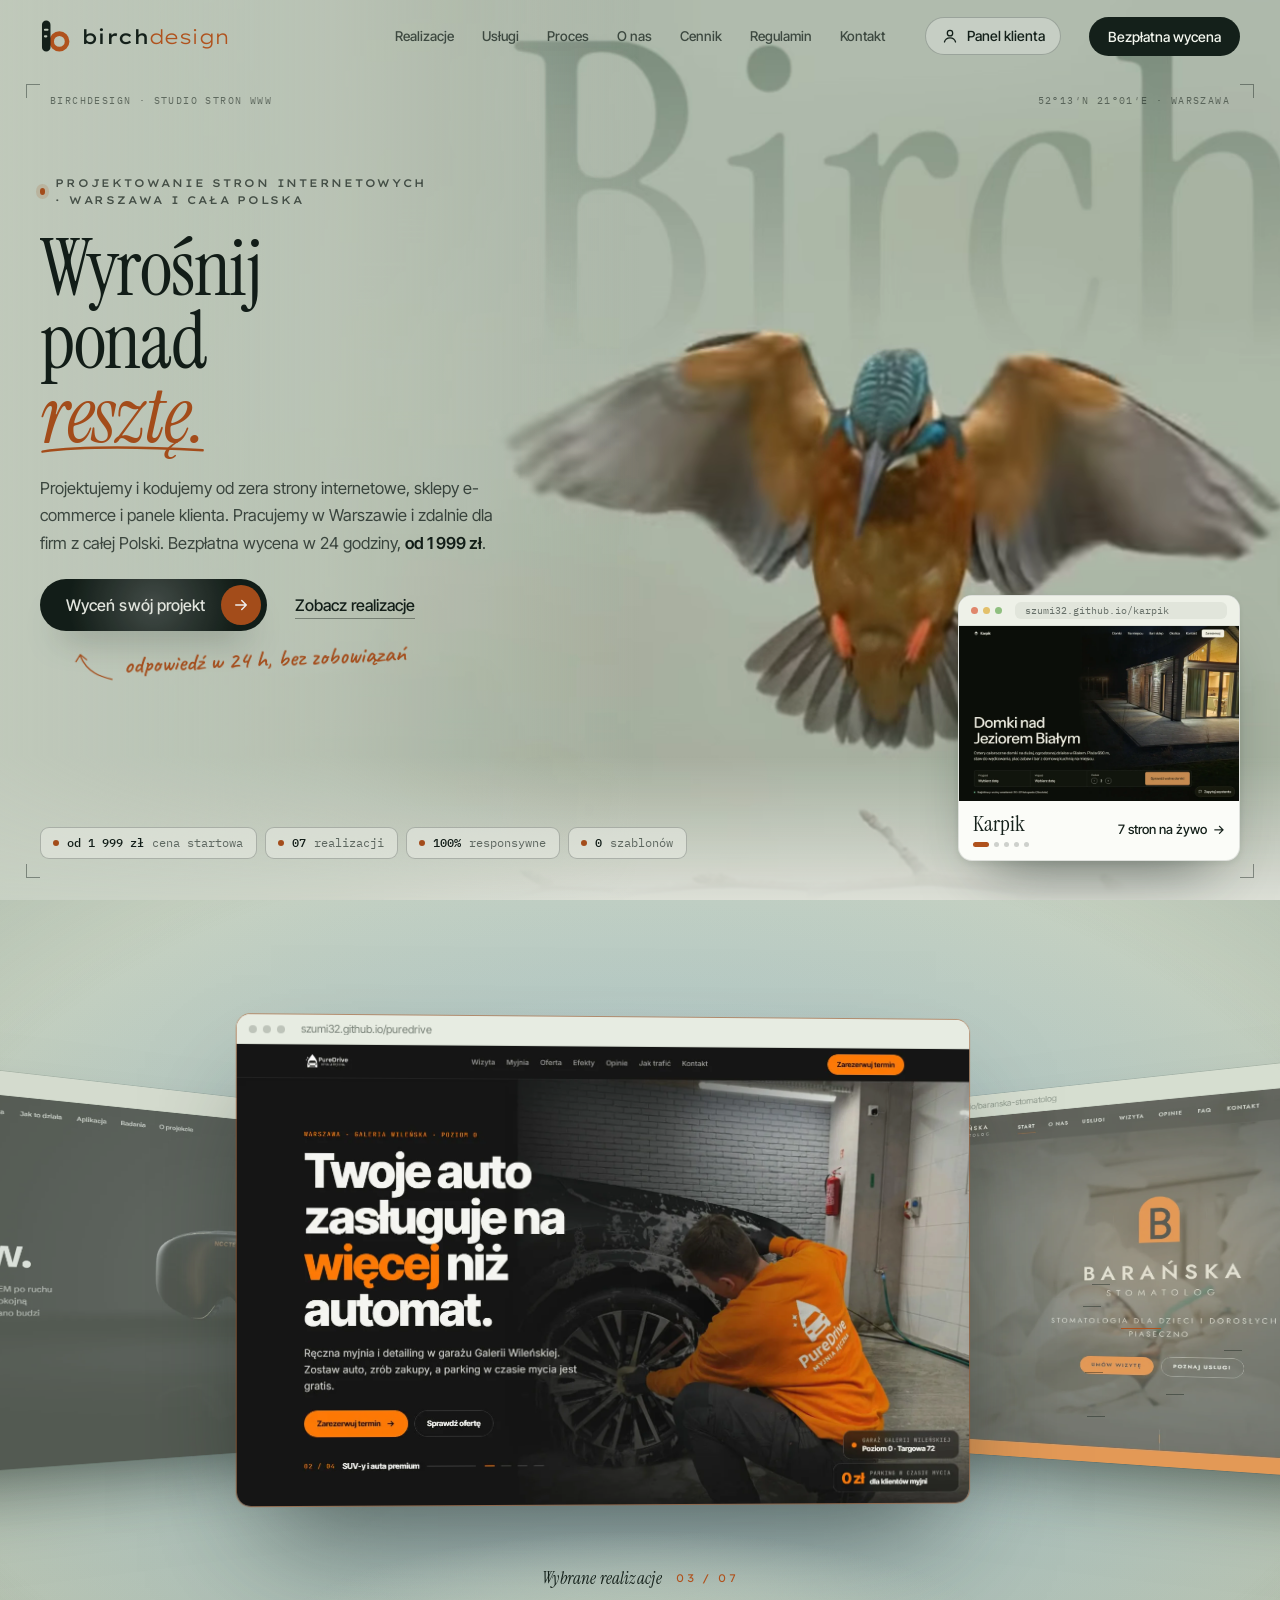
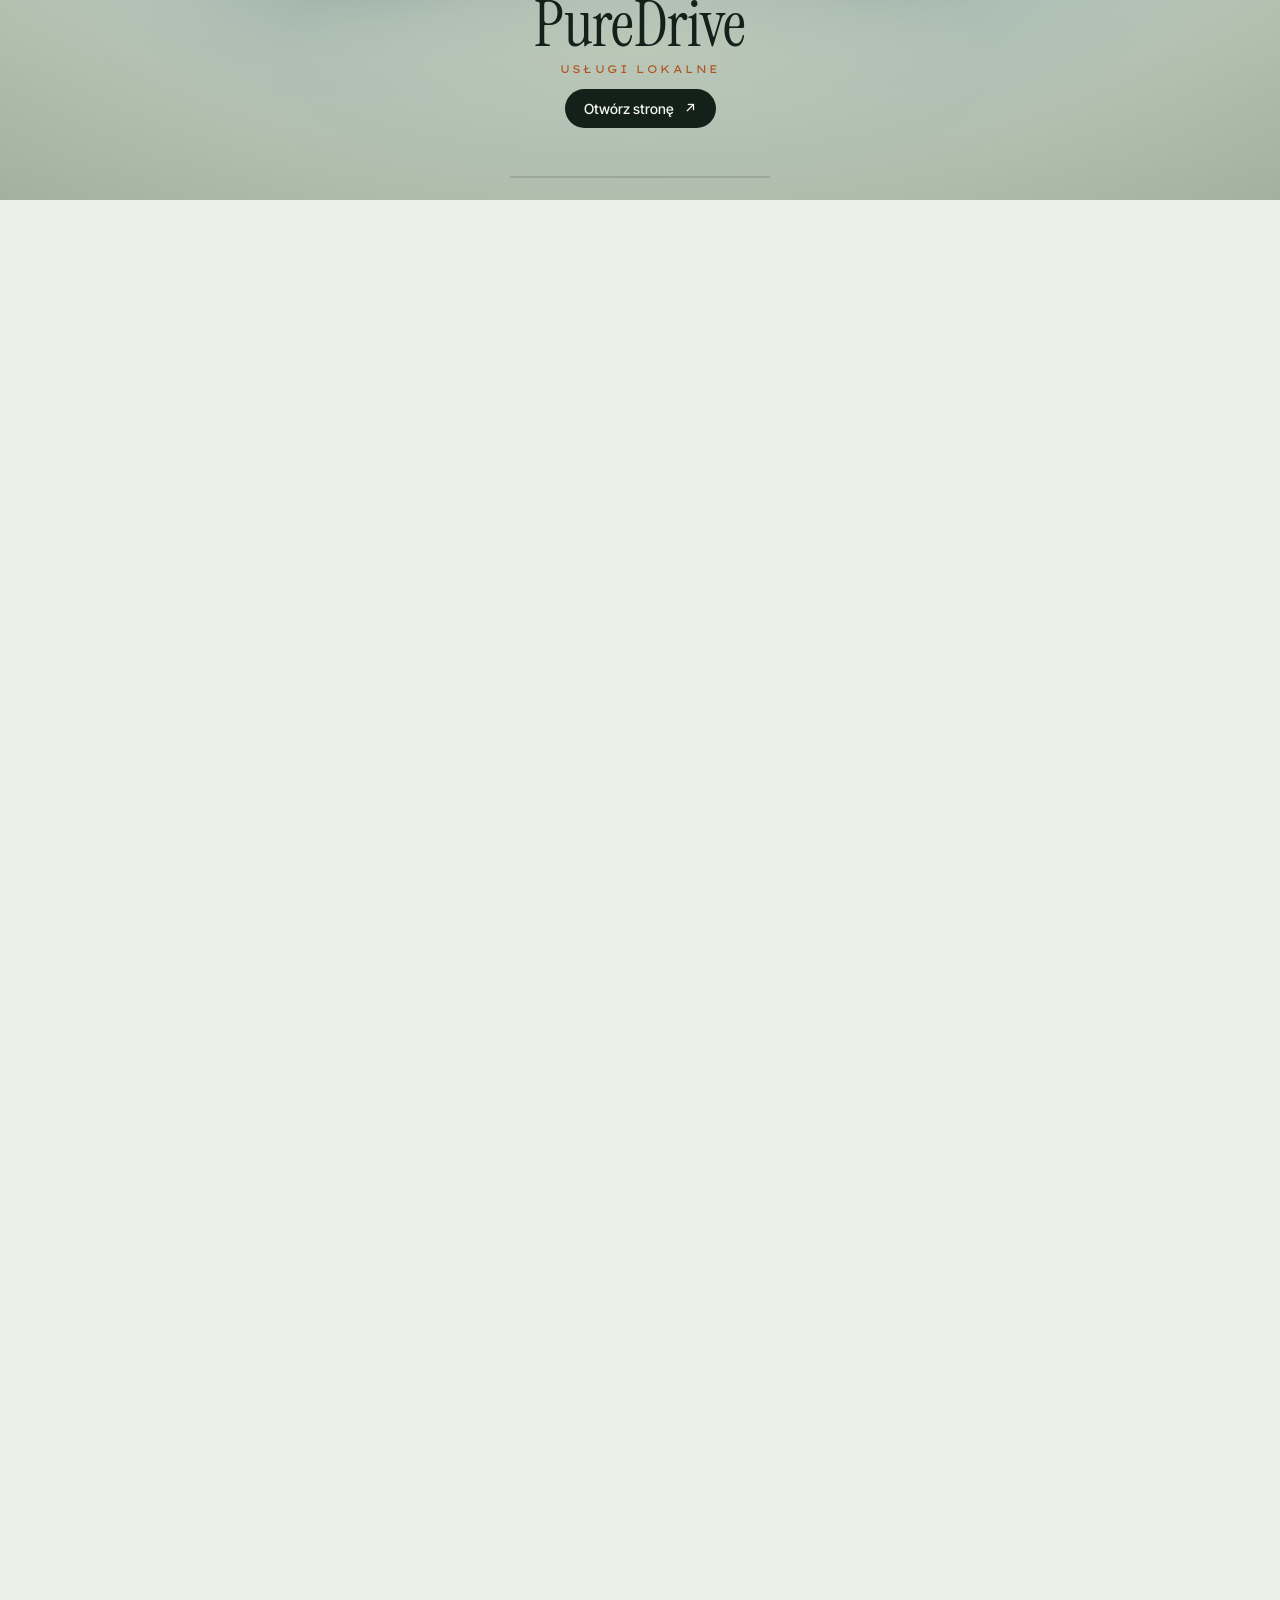
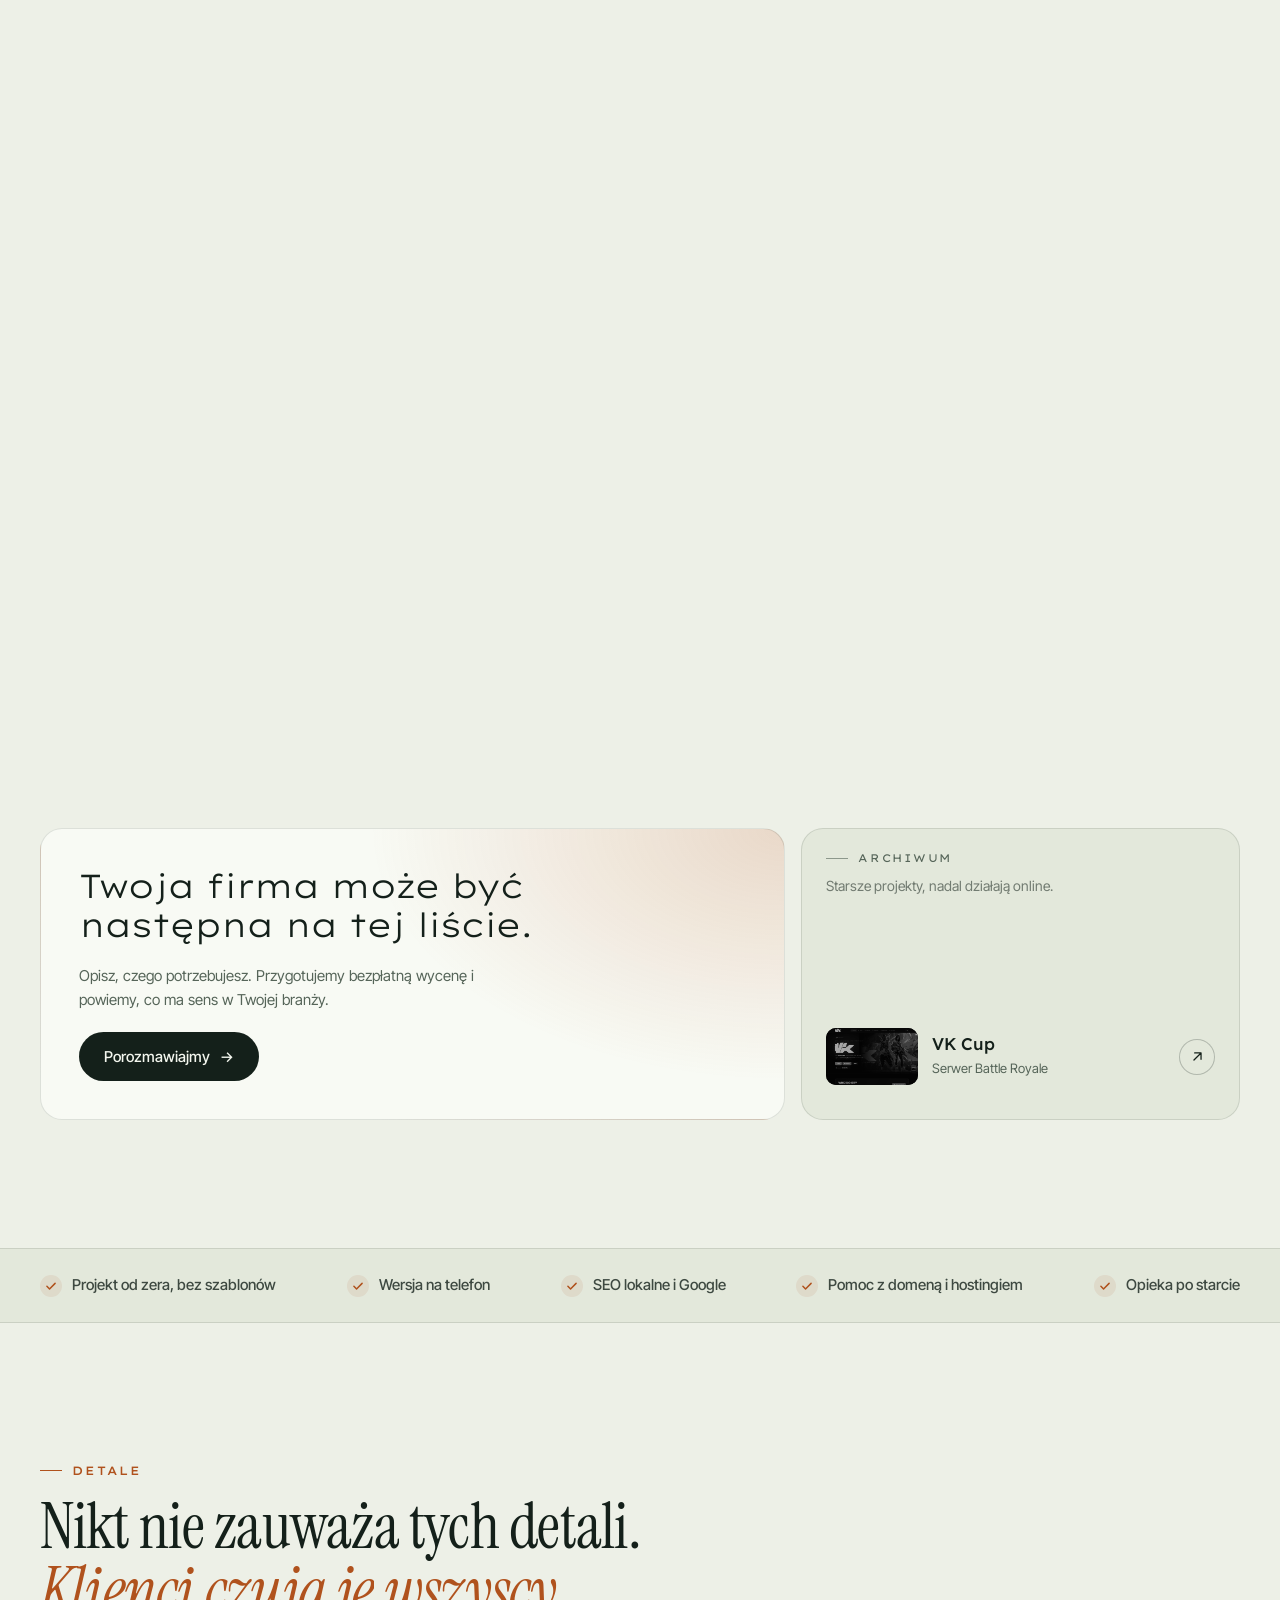
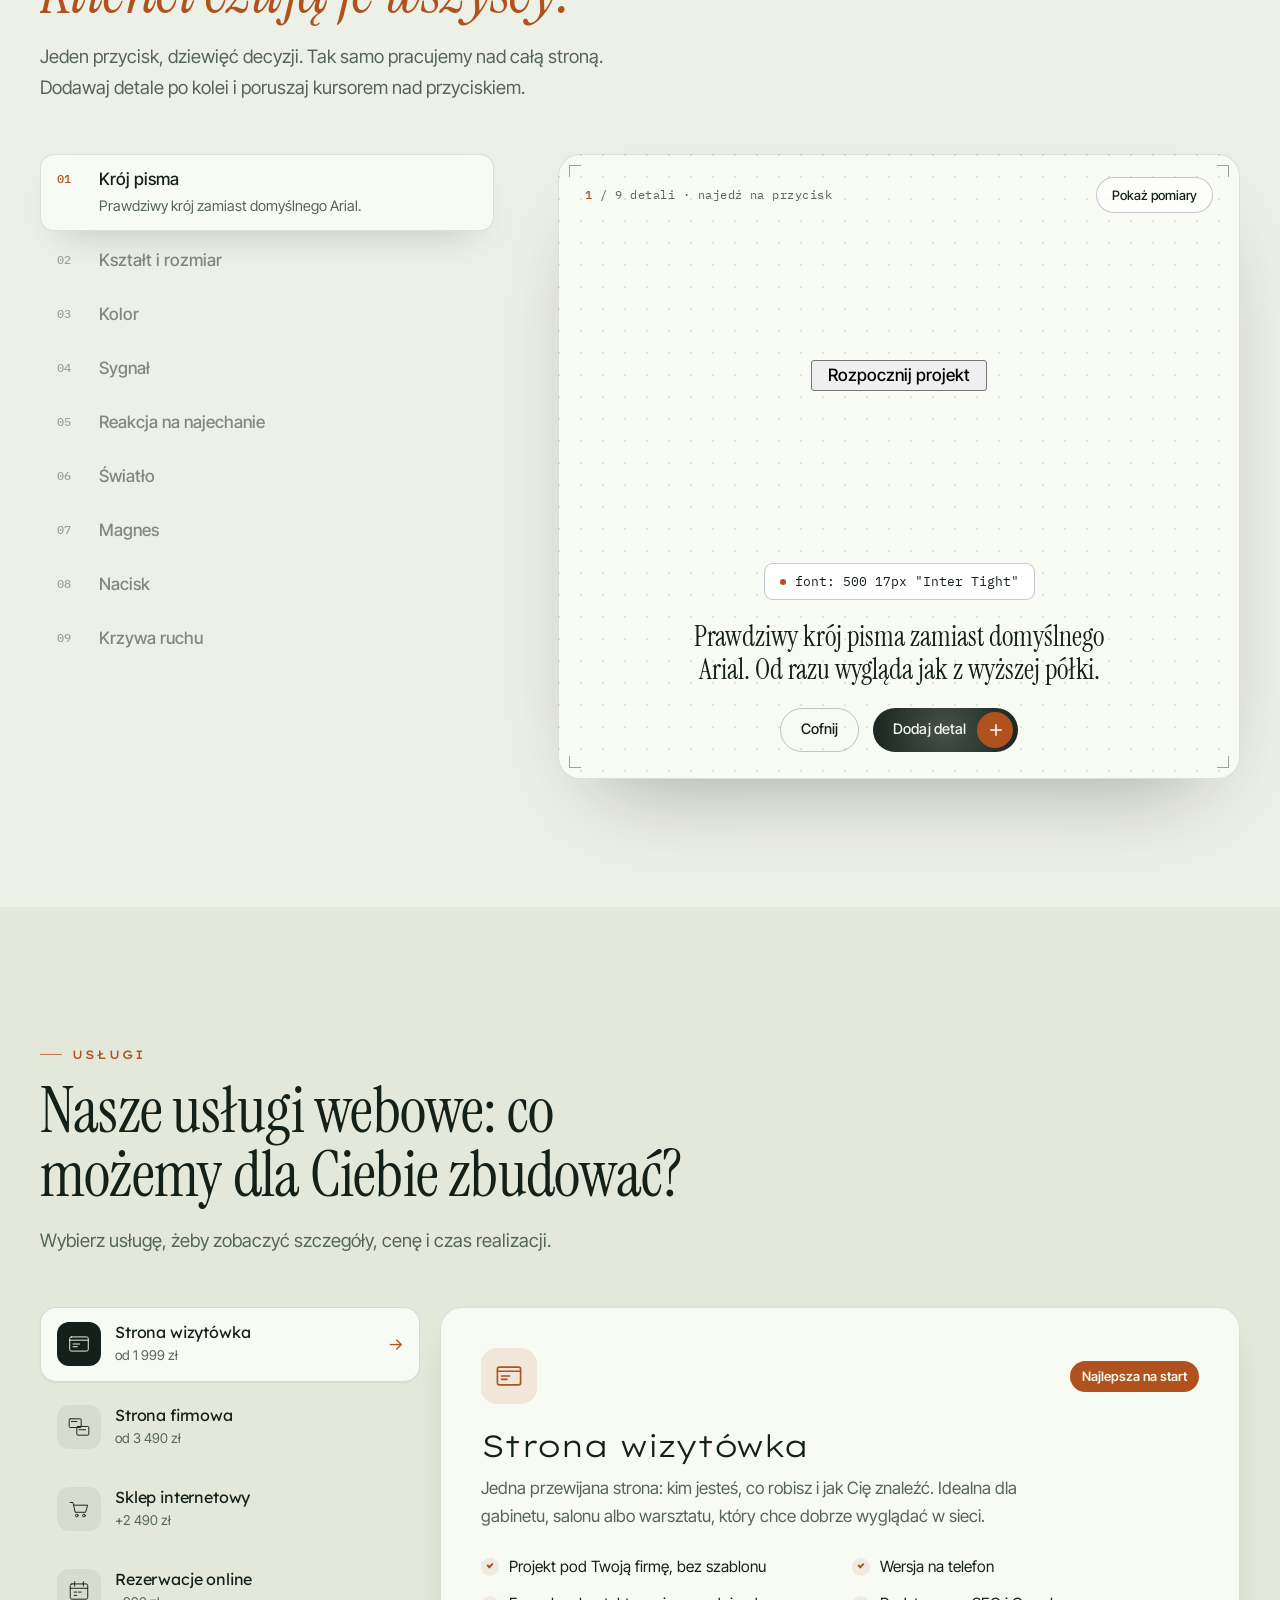
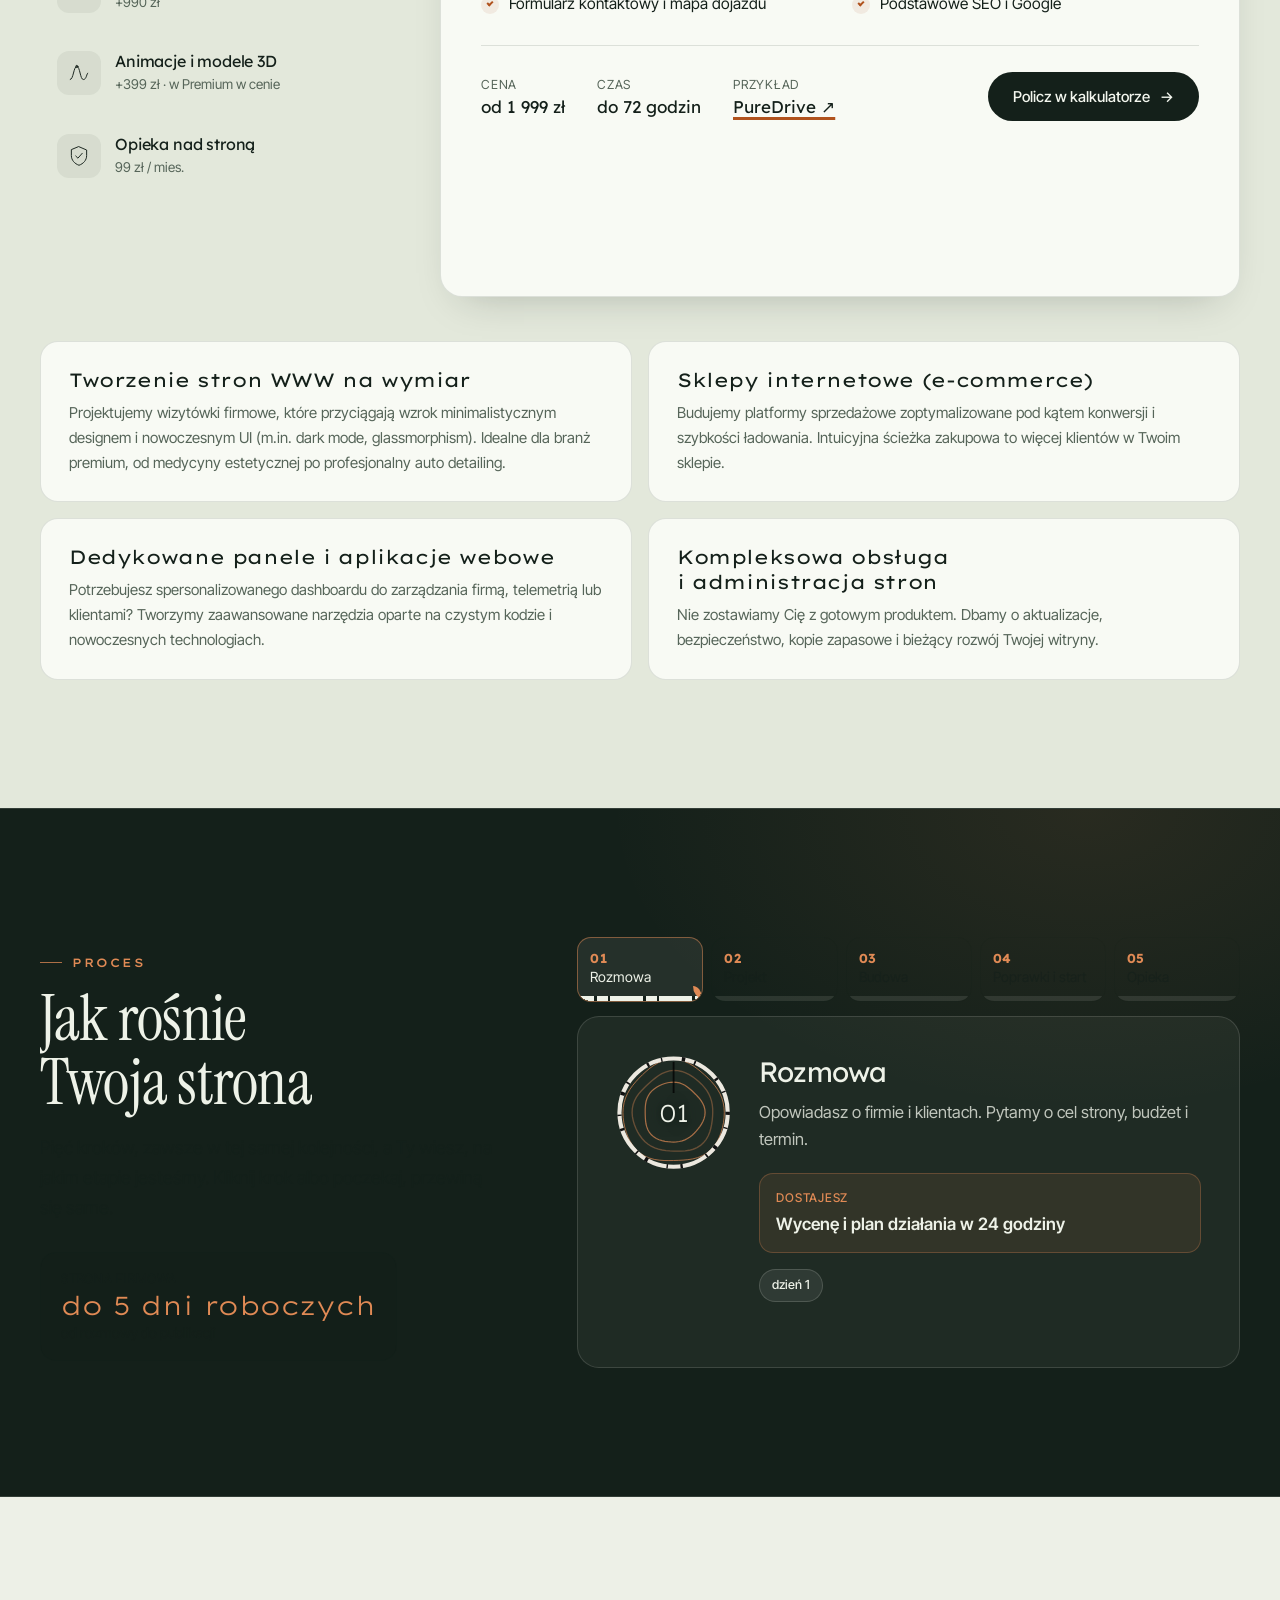
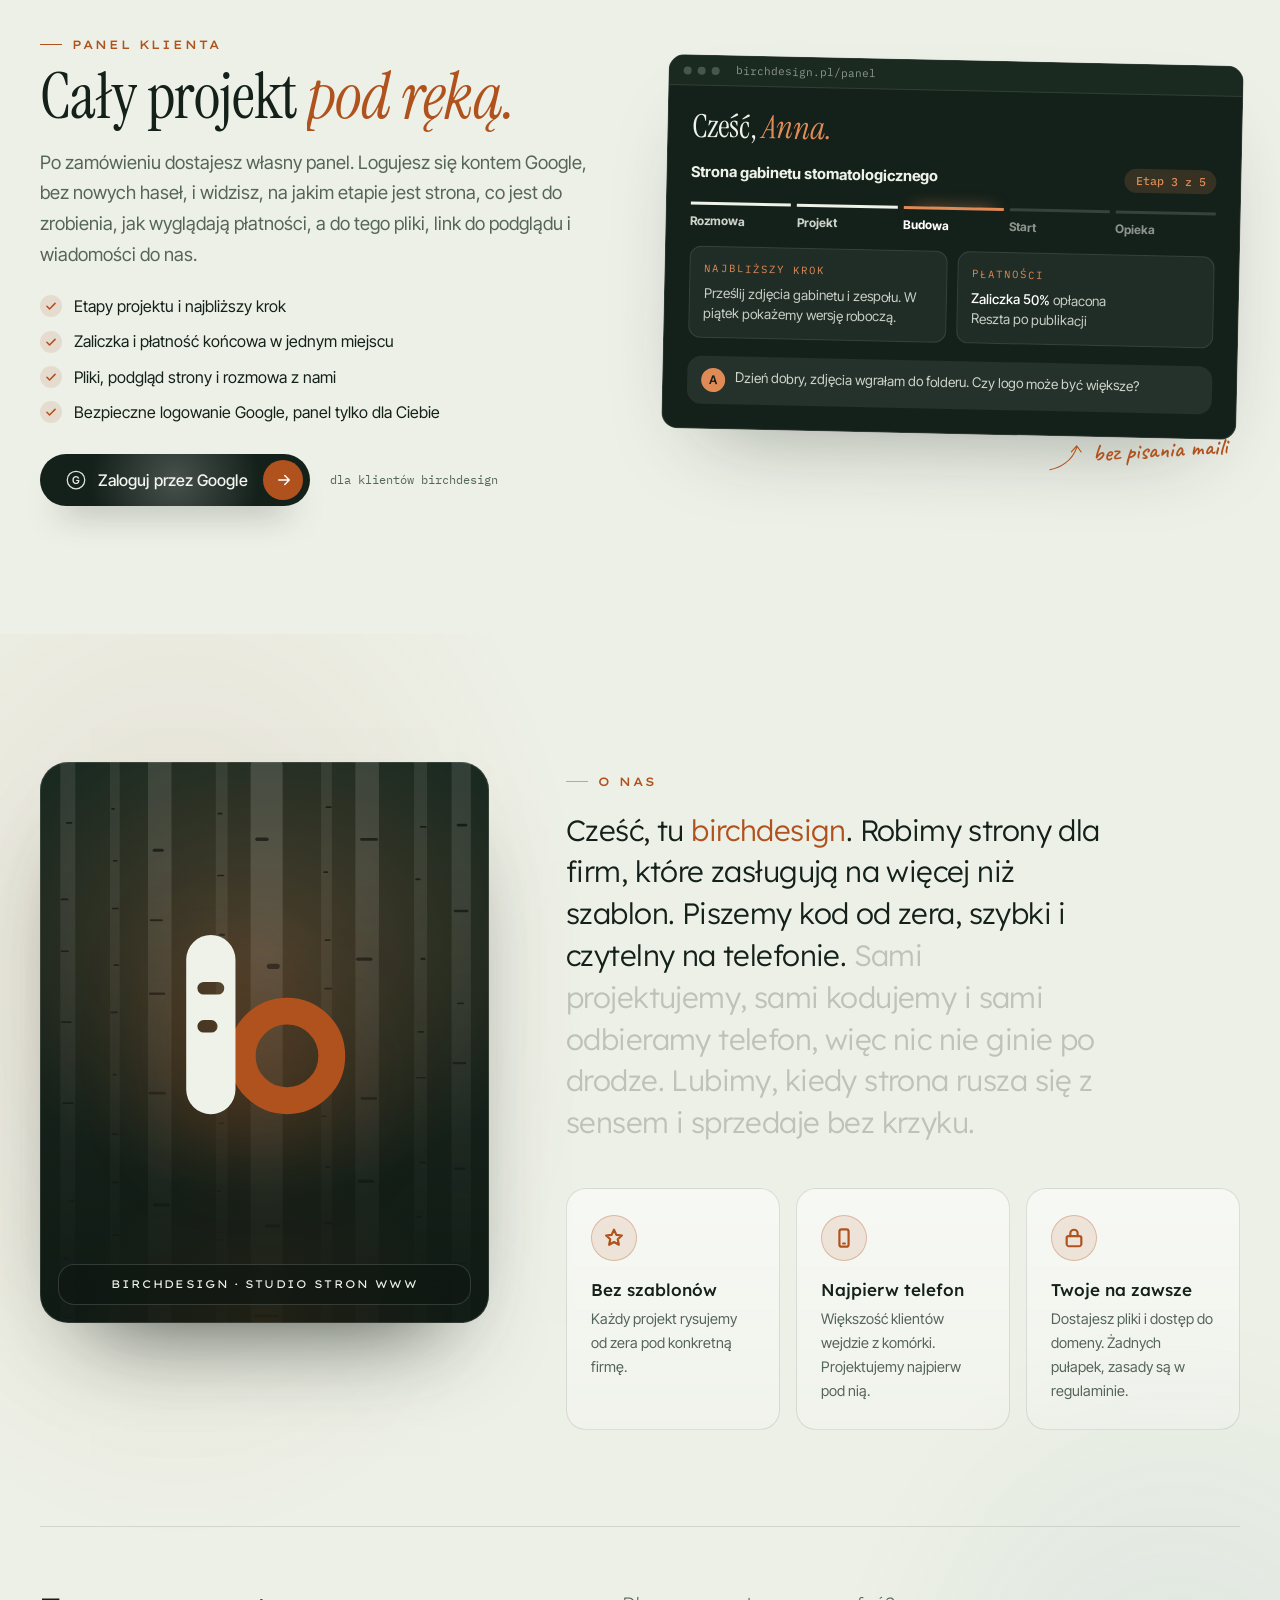
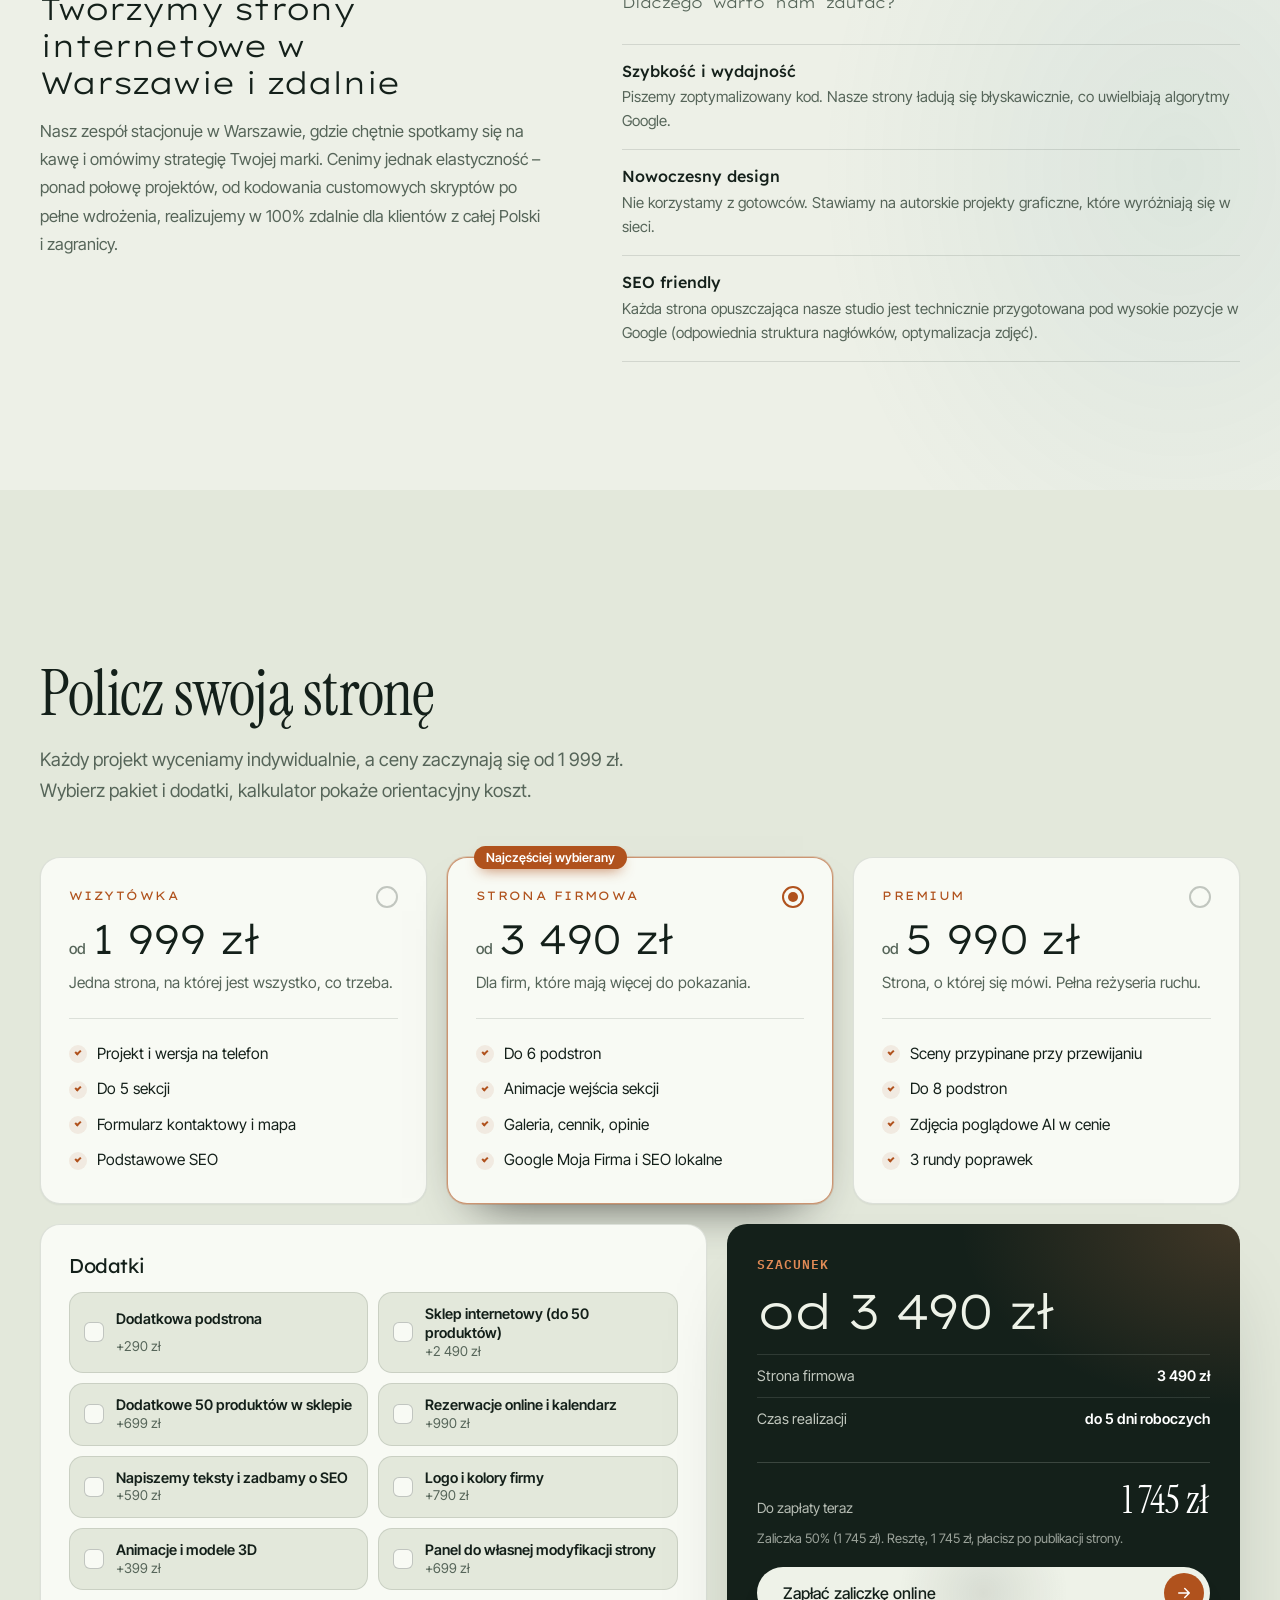
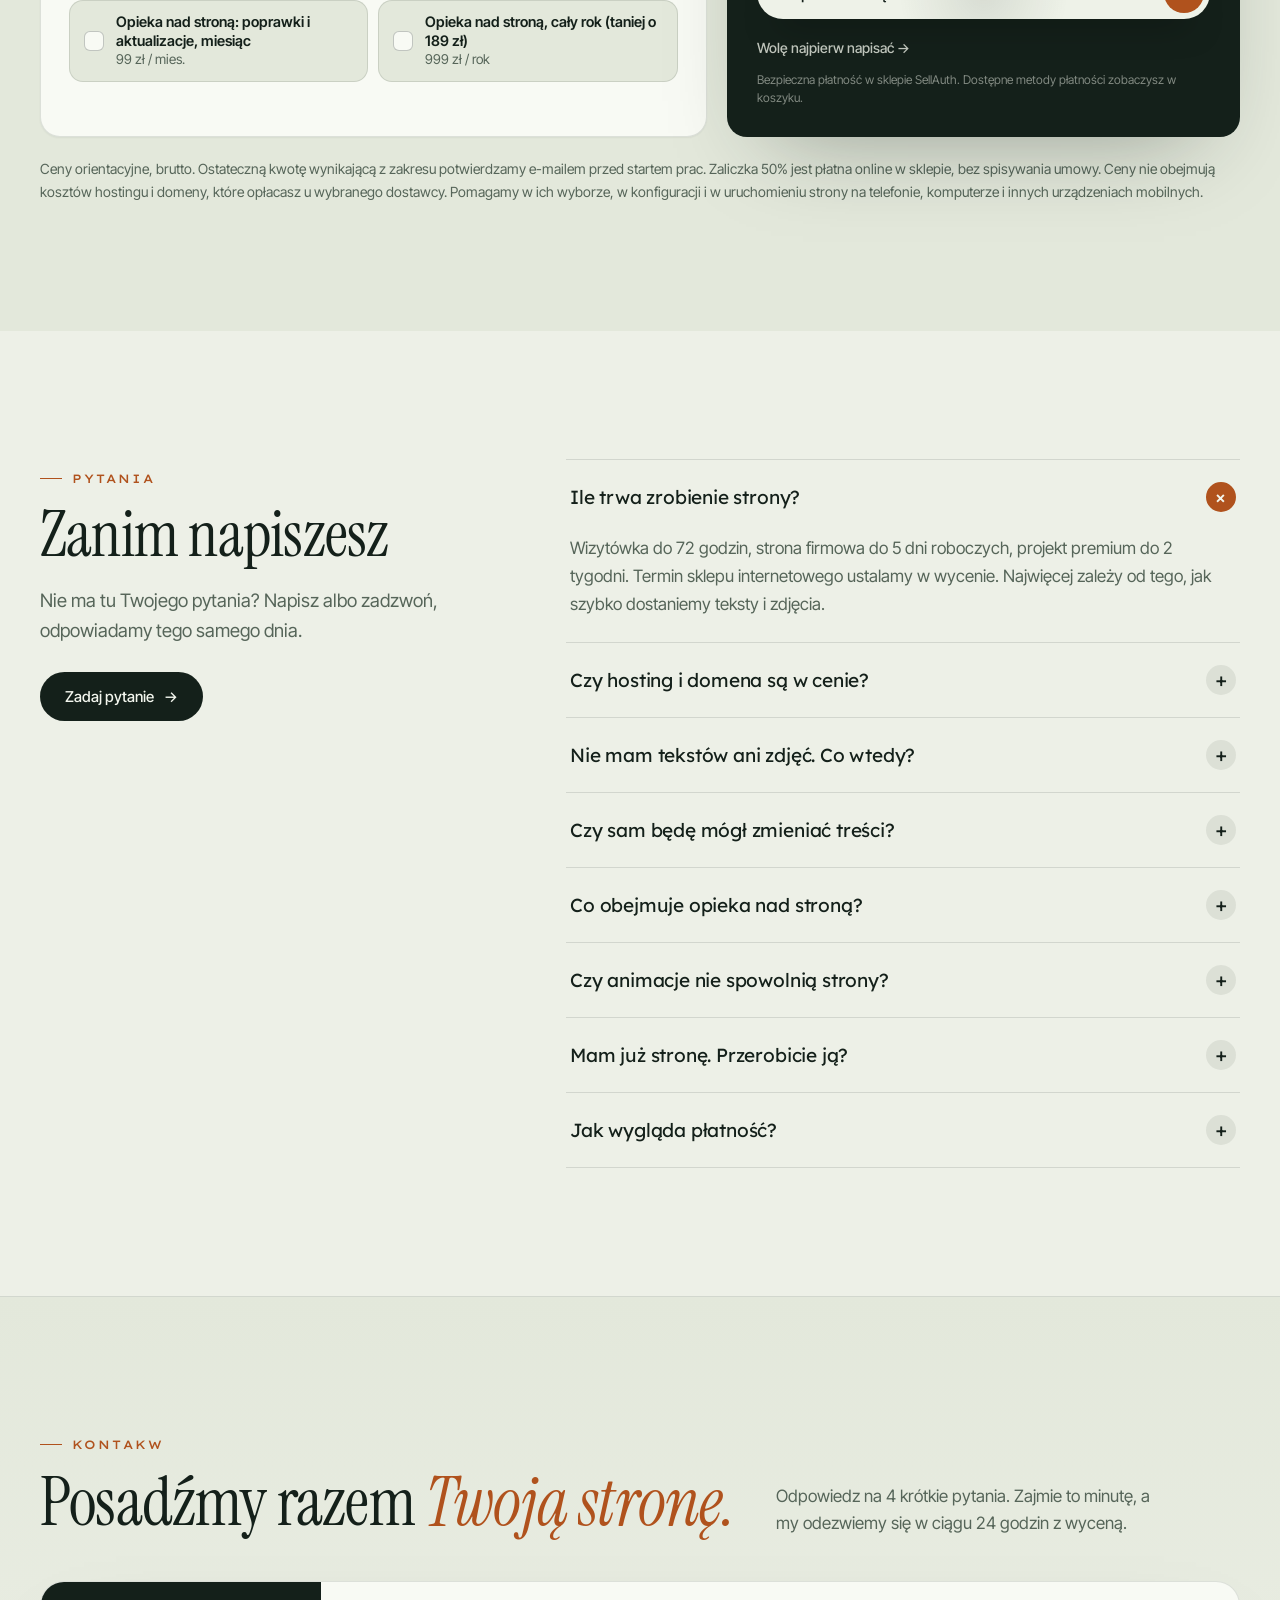
==== commit f4536809: "Regulamin i teksty: zaliczka kupowana online, bez spisywania umowy Co-Authored-By: Claude Sonnet 5.5" ====
--- a/index.html
+++ b/index.html
@@ -1860,7 +1860,7 @@
      "name": "Jak wygląda płatność?",
      "acceptedAnswer": {
       "@type": "Answer",
-      "text": "50% zaliczki na start, reszta po publikacji strony. Wszystko zapisane w umowie."
+      "text": "Kupujesz zaliczkę 50% online w naszym sklepie, a po jej opłaceniu ruszamy z pracami. Pozostałe 50% płacisz po publikacji strony. Nie spisujemy osobnej umowy, zasady opisuje regulamin."
      }
     }
    ]
@@ -2236,7 +2236,7 @@
           <ol class="pm__steps"><li class="done"><b>Rozmowa</b></li><li class="done"><b>Projekt</b></li><li class="cur"><b>Budowa</b></li><li><b>Start</b></li><li><b>Opieka</b></li></ol>
           <div class="pm__cards">
             <div class="pm__card"><small class="mono">najbliższy krok</small><span>Prześlij zdjęcia gabinetu i zespołu. W piątek pokażemy wersję roboczą.</span></div>
-            <div class="pm__card"><small class="mono">płatności</small><span><b>Zaliczka 50%</b> opłacona<br>Reszta po akceptacji</span></div>
+            <div class="pm__card"><small class="mono">płatności</small><span><b>Zaliczka 50%</b> opłacona<br>Reszta po publikacji</span></div>
           </div>
           <div class="pm__msg"><i>A</i><span>Dzień dobry, zdjęcia wgrałam do folderu. Czy logo może być większe?</span></div>
         </div>
@@ -2255,7 +2255,7 @@
       <div class="values">
         <div class="rv"><svg viewBox="0 0 24 24"><path d="M12 3l2.6 5.6 6 .7-4.5 4.1 1.2 6L12 16.4 6.7 19.4l1.2-6L3.4 9.3l6-.7z"/></svg><b>Bez szablonów</b><p>Każdy projekt rysujemy od zera pod konkretną firmę.</p></div>
         <div class="rv" style="--d:.08s"><svg viewBox="0 0 24 24"><rect x="7" y="2.5" width="10" height="19" rx="2.5"/><path d="M11 18h2"/></svg><b>Najpierw telefon</b><p>Większość klientów wejdzie z komórki. Projektujemy najpierw pod nią.</p></div>
-        <div class="rv" style="--d:.16s"><svg viewBox="0 0 24 24"><rect x="4" y="10" width="16" height="11" rx="2"/><path d="M8 10V7a4 4 0 0 1 8 0v3"/></svg><b>Twoje na zawsze</b><p>Dostajesz pliki i dostęp do domeny. Żadnych pułapek w umowie.</p></div>
+        <div class="rv" style="--d:.16s"><svg viewBox="0 0 24 24"><rect x="4" y="10" width="16" height="11" rx="2"/><path d="M8 10V7a4 4 0 0 1 8 0v3"/></svg><b>Twoje na zawsze</b><p>Dostajesz pliki i dostęp do domeny. Żadnych pułapek, zasady są w regulaminie.</p></div>
       </div>
     </div>
   </div>
@@ -2339,7 +2339,7 @@
         <p class="pay-fine">Bezpieczna płatność w sklepie SellAuth. Dostępne metody płatności zobaczysz w koszyku.</p>
       </div>
     </div>
-    <p class="fine">Ceny orientacyjne, brutto. Ostateczna kwota zależy od zakresu i jest zapisana w umowie przed startem prac. Ceny nie obejmują kosztów hostingu i domeny, które opłacasz u wybranego dostawcy. Pomagamy w ich wyborze, w konfiguracji i w uruchomieniu strony na telefonie, komputerze i innych urządzeniach mobilnych.</p>
+    <p class="fine">Ceny orientacyjne, brutto. Ostateczną kwotę wynikającą z zakresu potwierdzamy e-mailem przed startem prac. Zaliczka 50% jest płatna online w sklepie, bez spisywania umowy. Ceny nie obejmują kosztów hostingu i domeny, które opłacasz u wybranego dostawcy. Pomagamy w ich wyborze, w konfiguracji i w uruchomieniu strony na telefonie, komputerze i innych urządzeniach mobilnych.</p>
   </div>
 </section>
 
@@ -2356,7 +2356,7 @@
       <details name="faq"><summary>Co obejmuje opieka nad stroną?</summary><p>Wrzucanie poprawek i aktualizacje: zmiany tekstów, zdjęć, cen i danych kontaktowych. Opieka nie obejmuje przebudowy strony ani nowych funkcji, takie zmiany wyceniamy osobno.</p></details>
       <details name="faq"><summary>Czy animacje nie spowolnią strony?</summary><p>Nie. Piszemy je bez ciężkich bibliotek, zdjęcia są kompresowane, a na słabszych telefonach efekty są lżejsze.</p></details>
       <details name="faq"><summary>Mam już stronę. Przerobicie ją?</summary><p>Tak. Zostawiamy treści i adres, a zmieniamy wygląd, wersję na telefon i szybkość. Ustawiamy przekierowania, żeby nie stracić miejsca w Google. Wycenę robimy po obejrzeniu obecnej strony.</p></details>
-      <details name="faq"><summary>Jak wygląda płatność?</summary><p>50% zaliczki na start, reszta po publikacji strony. Wszystko zapisane w umowie.</p></details>
+      <details name="faq"><summary>Jak wygląda płatność?</summary><p>Kupujesz online zaliczkę 50% i po jej opłaceniu ruszamy z pracami. Pozostałe 50% płacisz po publikacji strony, link dostajesz w panelu klienta. Nie spisujemy osobnej umowy: zasady opisuje <a href="regulamin.html#s5">regulamin</a>.</p></details>
     </div>
     </div>
   </div>
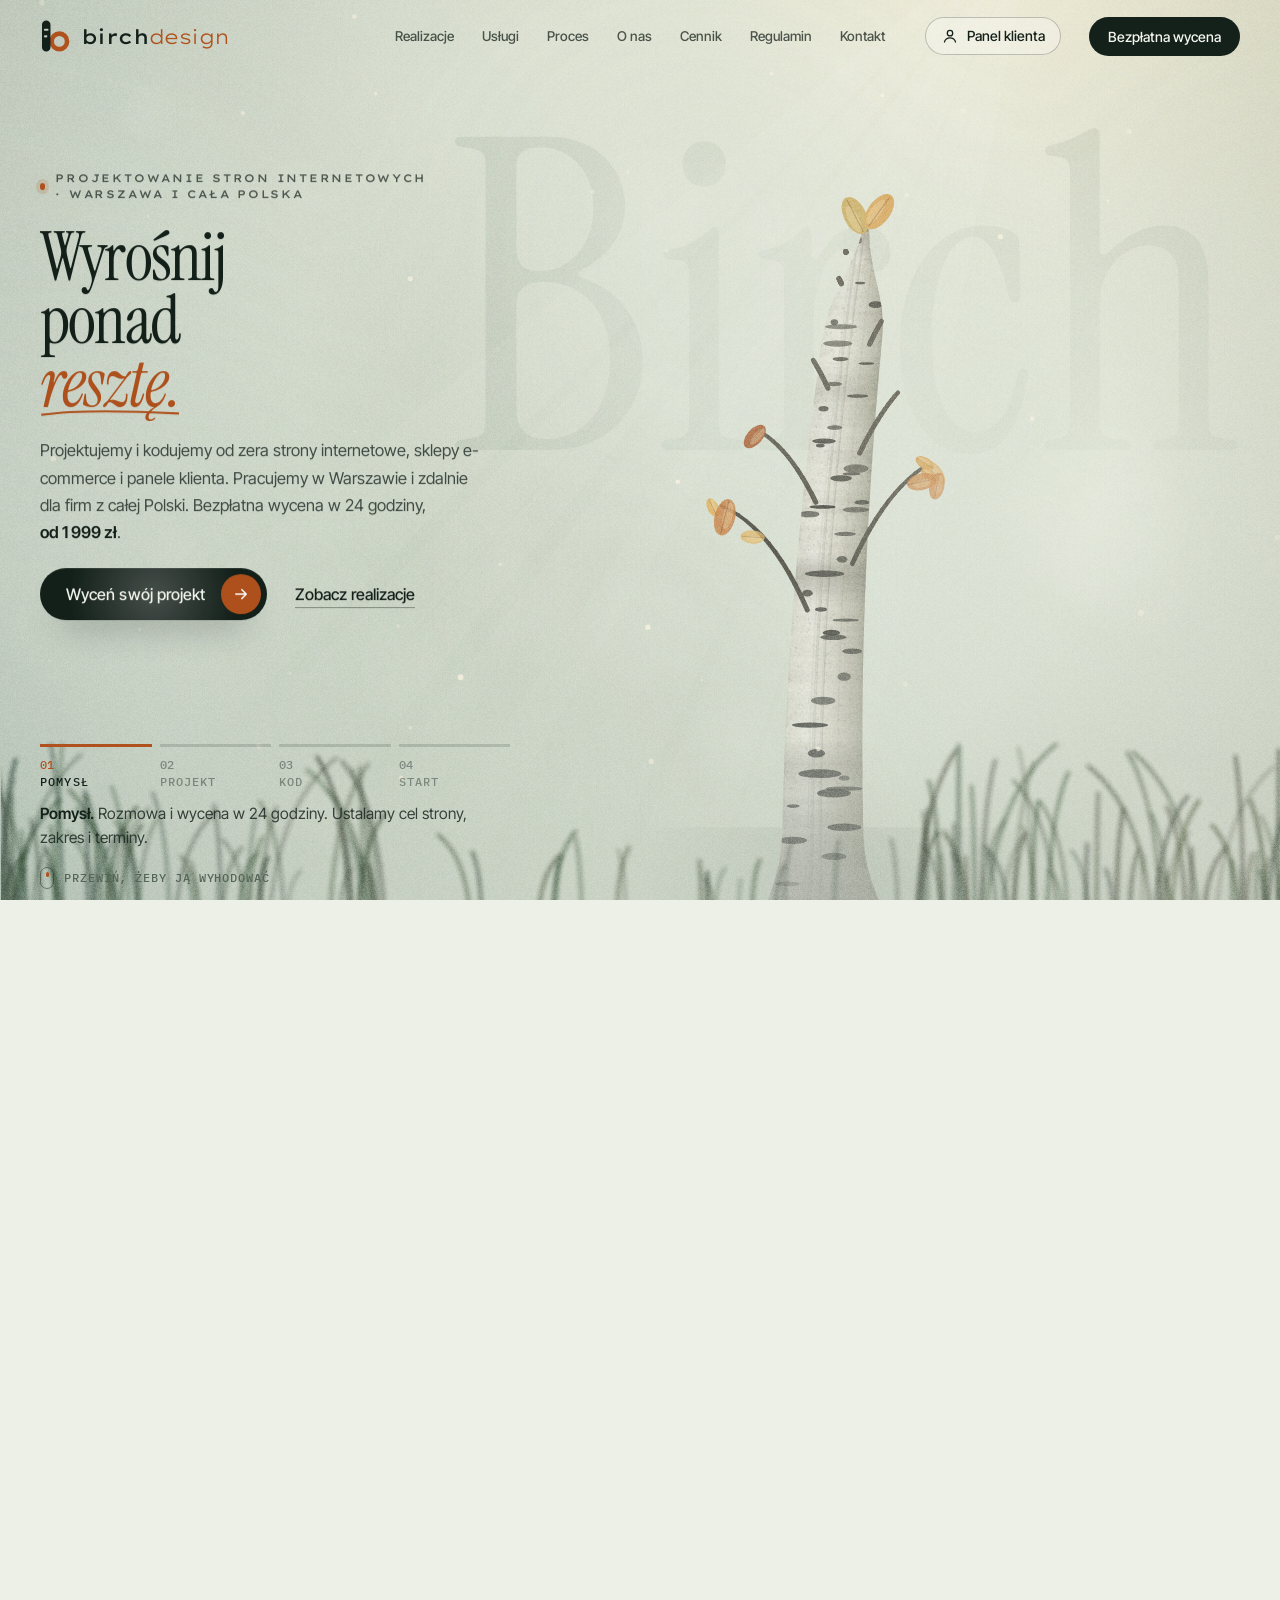
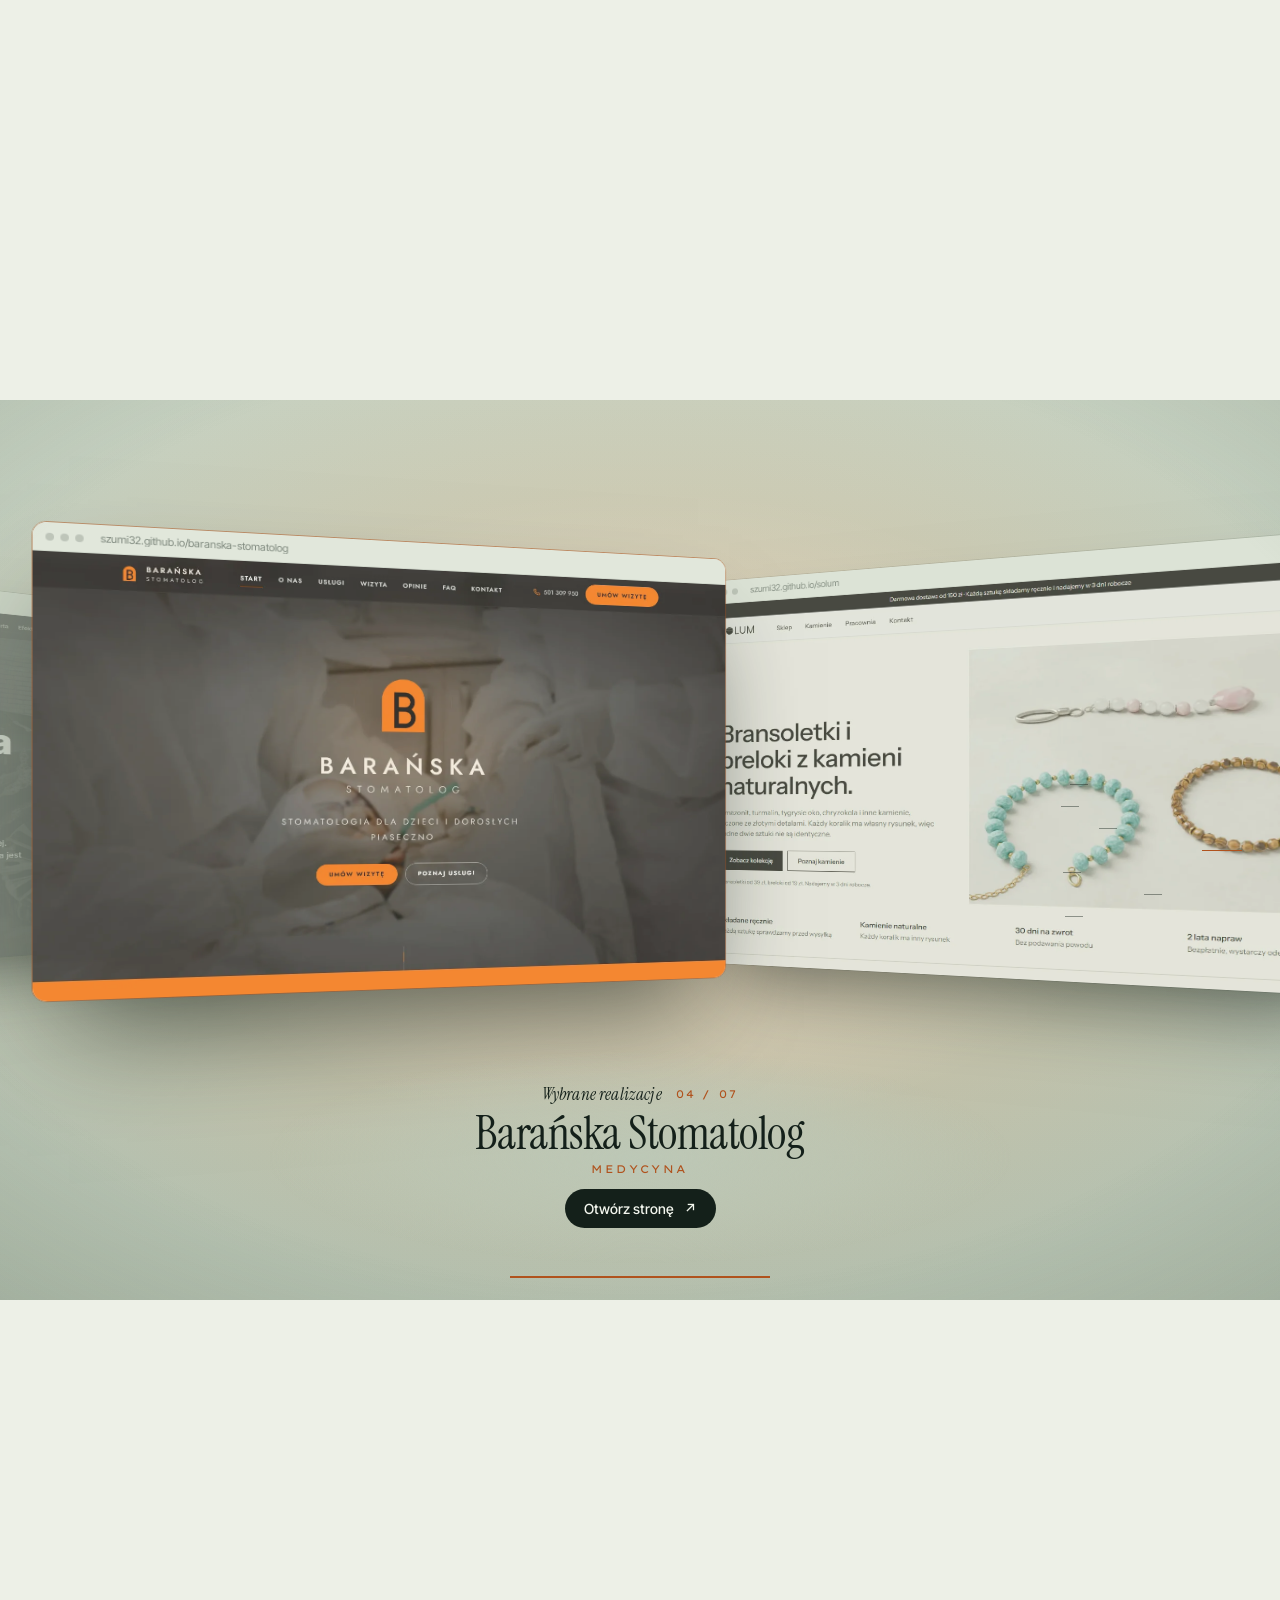
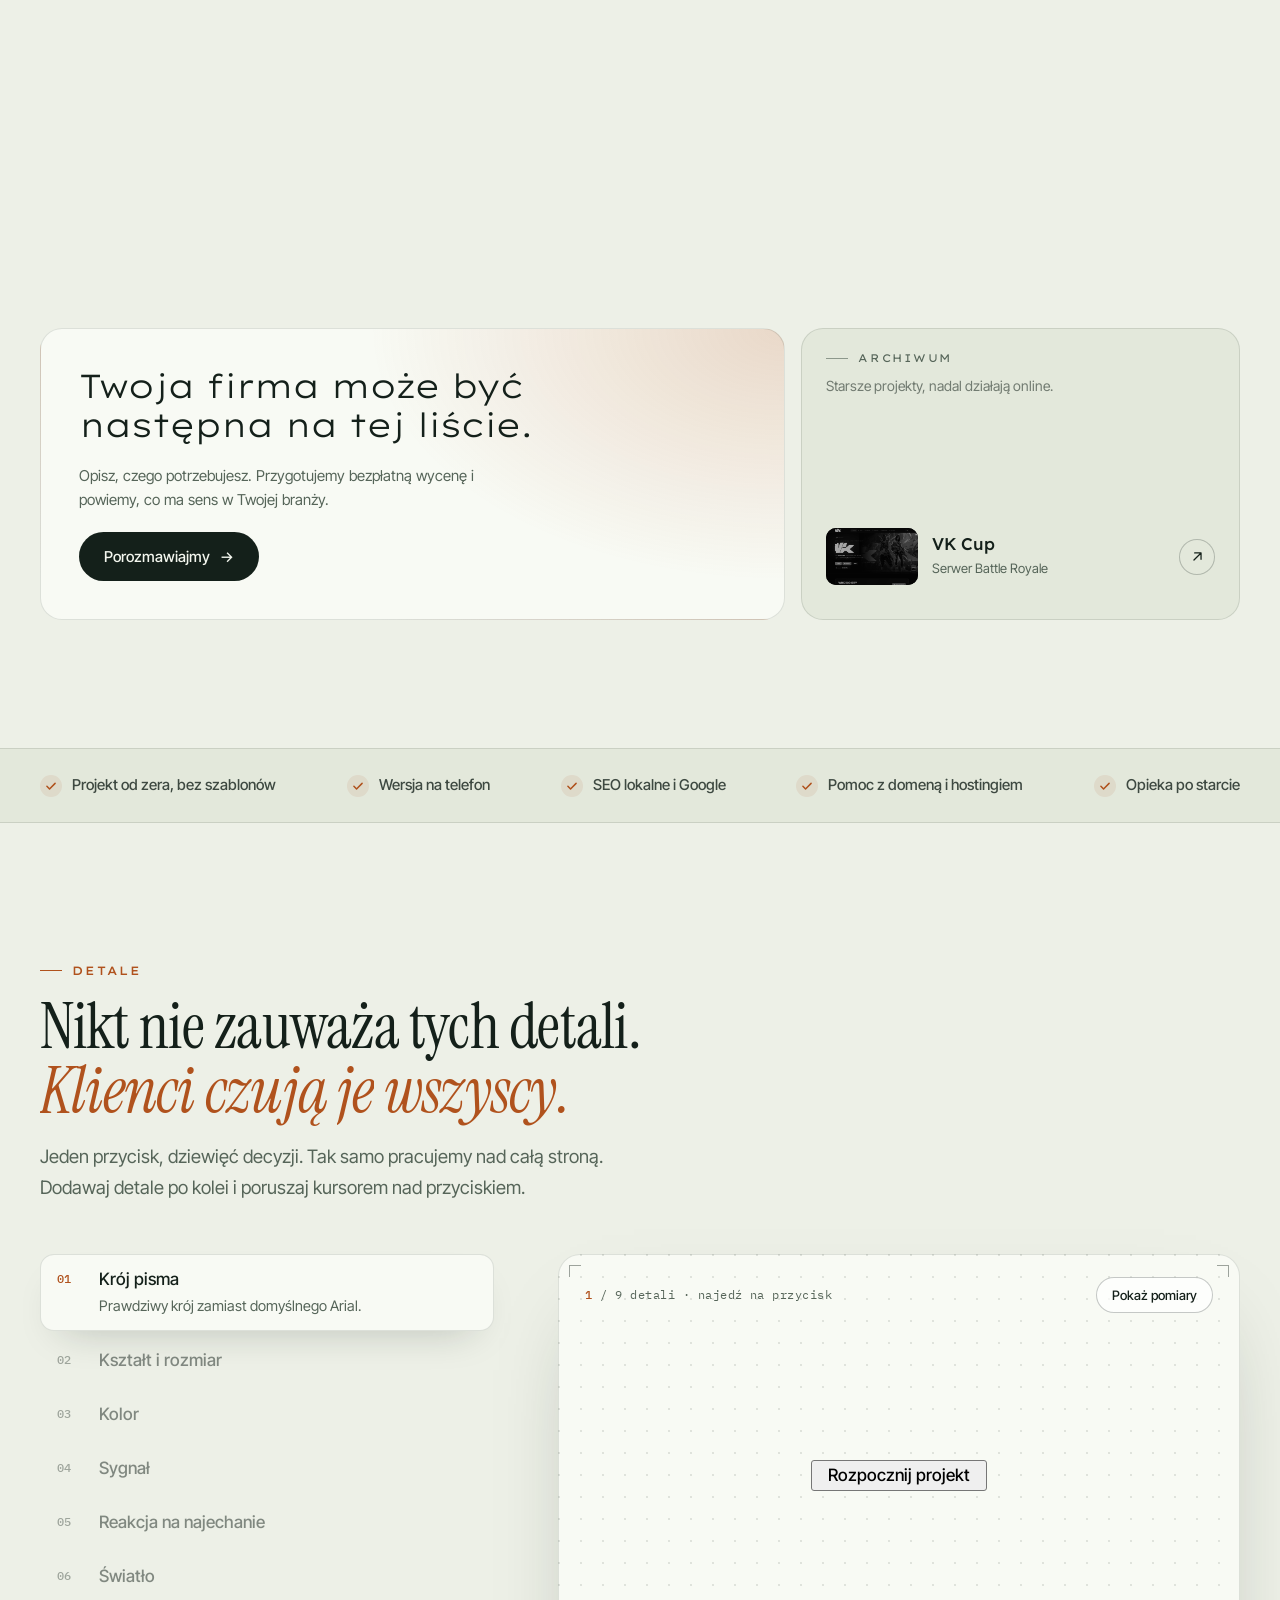
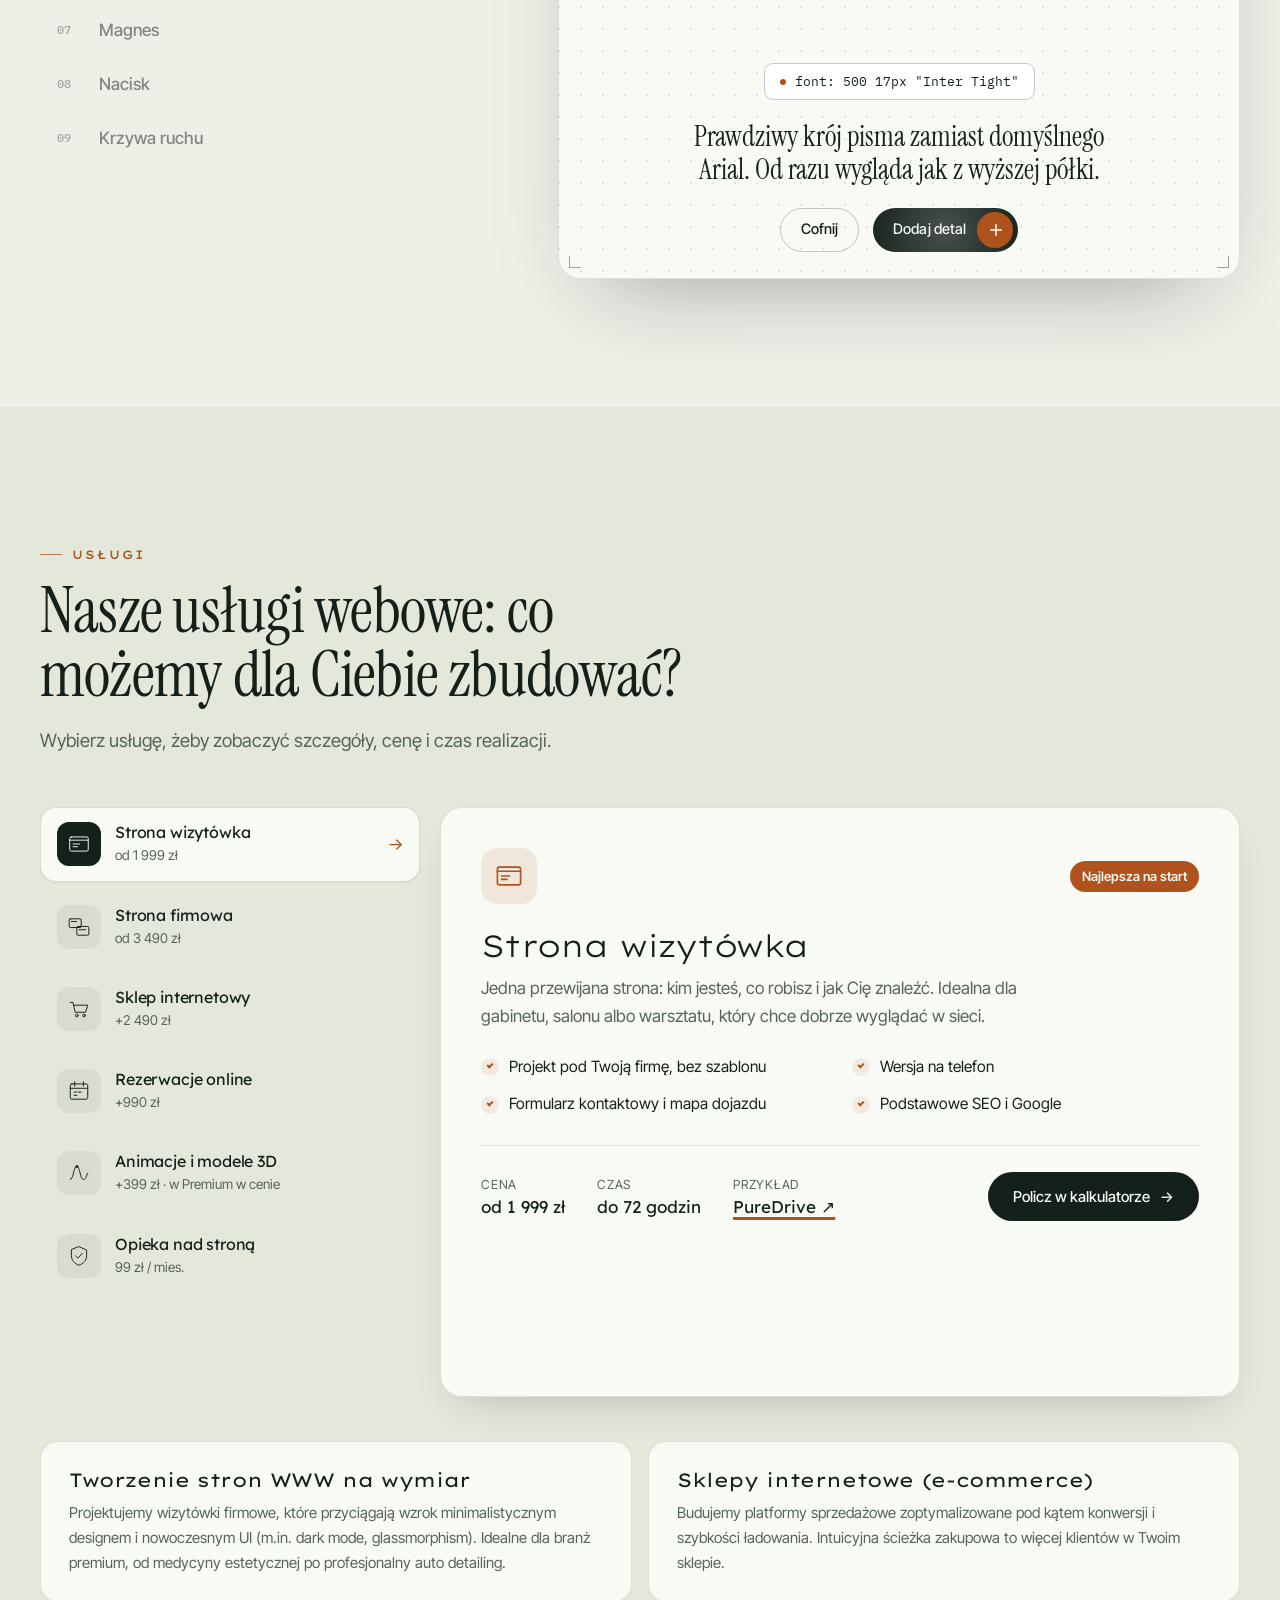
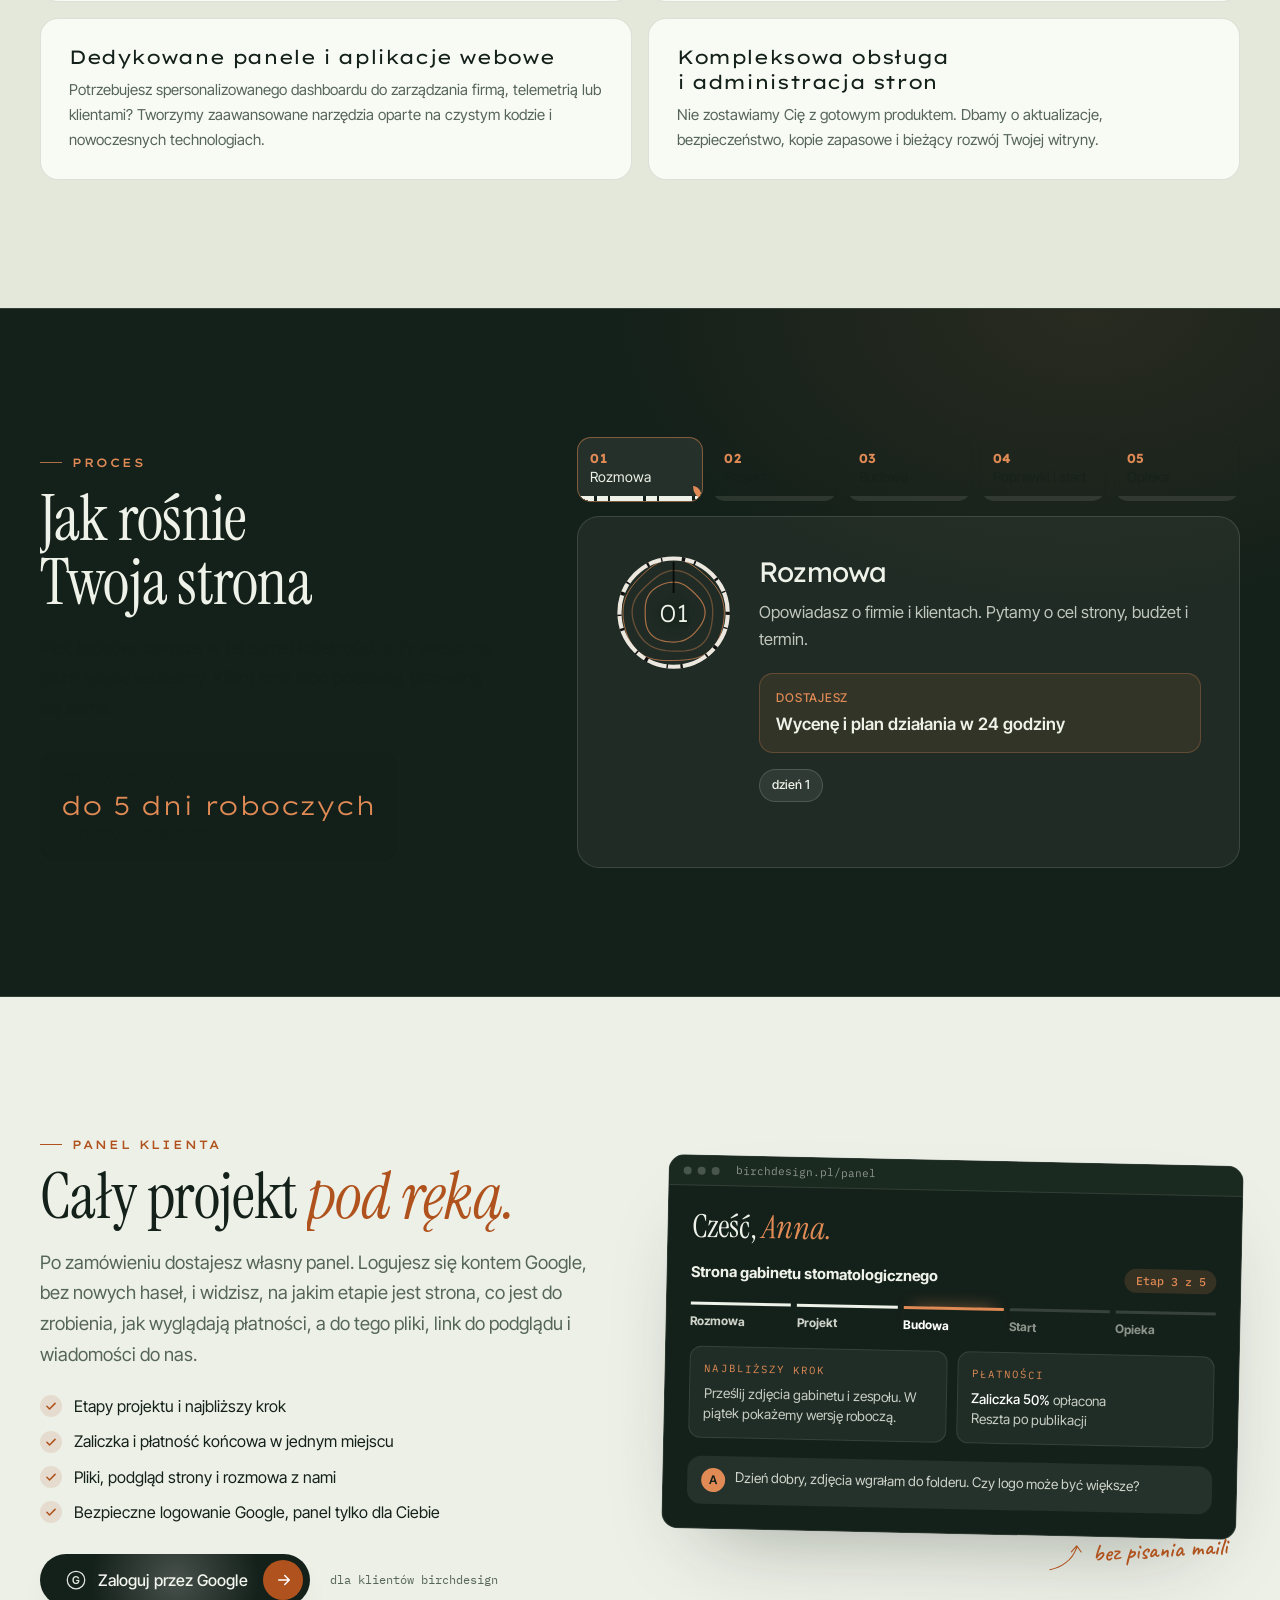
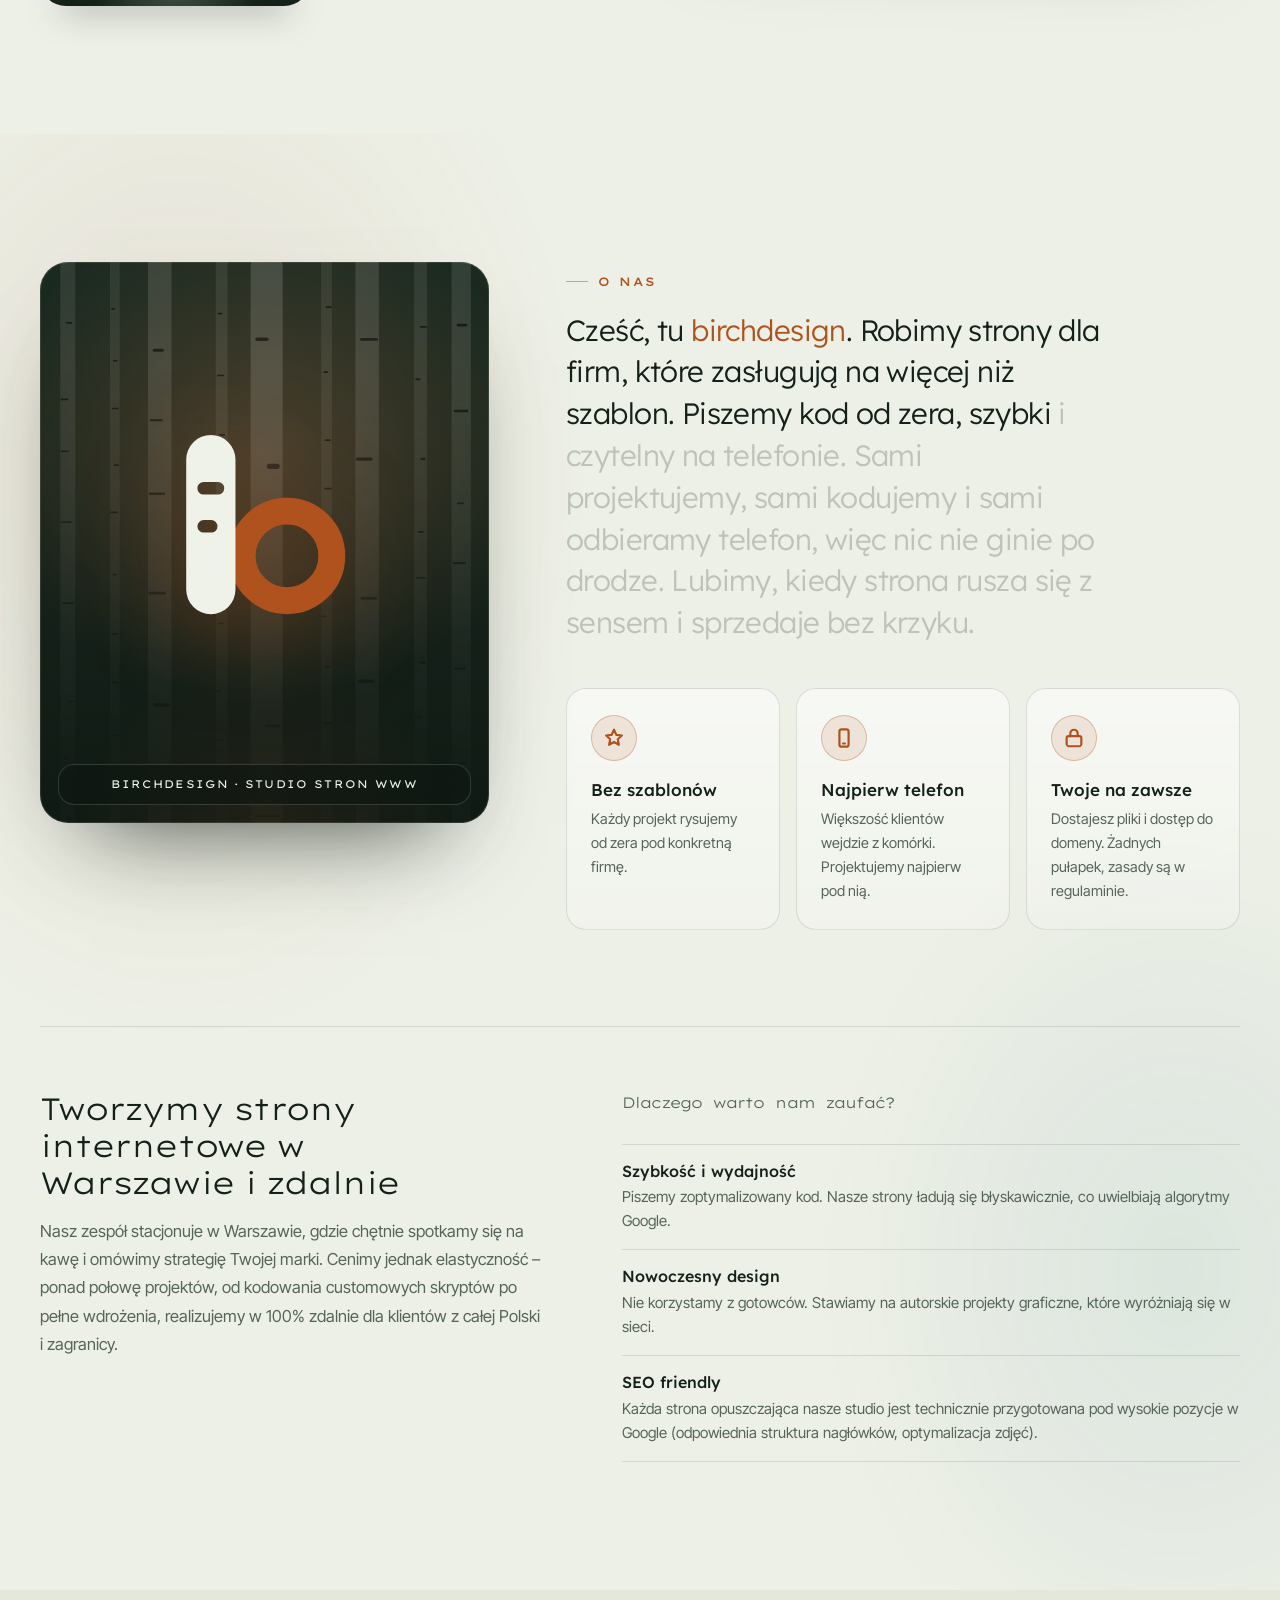
==== commit f56cbfe1: "Hero: brzoza wyrasta przy przewijaniu, las zamiast zimorodka; panel: konta z e-mailem i hasłem Co-Au" ====
--- a/index.html
+++ b/index.html
@@ -23,7 +23,7 @@
 <meta name="robots" content="index, follow, max-image-preview:large">
 <link rel="alternate" hreflang="pl" href="https://birchdesign.pl/">
 <link rel="alternate" hreflang="x-default" href="https://birchdesign.pl/">
-<link rel="preload" as="image" href="assets/hero/bird-first.webp" fetchpriority="high">
+<link rel="preload" as="image" href="assets/hero/forest-poster.webp" fetchpriority="high">
 
 <link rel="icon" href="assets/favicon.svg" type="image/svg+xml">
 <meta name="theme-color" content="#edf0e7">
@@ -1347,7 +1347,9 @@
 .kf { position: absolute; inset: 0; z-index: 0; overflow: hidden; pointer-events: none; background: radial-gradient(70% 60% at 62% 38%, #c2cdbd 0%, var(--sage-edge) 70%); }
 .kf__still, .kf__v { position: absolute; top: 0; left: max(0px, 9vw); height: 100%; width: auto; aspect-ratio: 16 / 9; max-width: none; object-fit: cover;
   -webkit-mask-image: linear-gradient(90deg, transparent 0, #000 12%, #000 90%, transparent 100%); mask-image: linear-gradient(90deg, transparent 0, #000 12%, #000 90%, transparent 100%); transform-origin: 62% 60%; }
-.kf__still { opacity: 0; }
+.kf__still { opacity: 1; left: 0; width: 100%; height: 100%; aspect-ratio: auto; object-fit: cover; -webkit-mask-image: none; mask-image: none; }
+#forest { position: absolute; inset: 0; z-index: 1; width: 100%; height: 100%; display: block; }
+.kf--js .kf__still, .forest--done .kf__still { opacity: 0; transition: opacity .6s ease-out; }
 .kf__v { opacity: 1; }
 .kf--still .kf__still { opacity: 1; }
 .kf--still .kf__v { opacity: 0; }
@@ -1511,6 +1513,11 @@
 .btn-dot:hover .btn-dot__ic svg { rotate: -45deg; }
 .btn-dot--sm { min-height: 44px; padding: 4px 4px 4px 20px; gap: 12px; font-size: 14.5px; }
 .btn-dot--sm .btn-dot__ic { width: 36px; height: 36px; }
+.forest-replay { position: absolute; z-index: 4; left: max(24px, calc((100% - 1200px) / 2)); bottom: clamp(70px, 11vh, 110px); display: inline-flex; align-items: center; gap: 8px; padding: 8px 14px 8px 12px; border: 1px solid var(--line2); border-radius: 999px; background: rgba(247, 250, 242, .6); -webkit-backdrop-filter: blur(8px); backdrop-filter: blur(8px); color: var(--ink); font: 500 12.5px/1 var(--f-b); cursor: pointer; transition: background-color .35s var(--e2), scale .35s var(--e2), opacity .6s var(--e2); opacity: 0; pointer-events: none; }
+.forest--done ~ .forest-replay, .hero:has(.forest--done) .forest-replay { opacity: 1; pointer-events: auto; }
+.forest-replay:hover { background: rgba(255, 255, 255, .85); }
+.forest-replay:active { scale: .97; }
+@media (max-width: 900px) { .forest-replay { display: none; } }
 .btn-dot .g-ic { width: 20px; height: 20px; margin-right: -4px; flex: none; opacity: .92; }
 .link-u { position: relative; display: inline-flex; align-items: center; padding: 10px 2px; font: 500 16px/1 var(--f-b); color: var(--ink); text-decoration: none; transition: color .35s var(--e2); }
 .link-u::after { content: ""; position: absolute; left: 2px; right: 2px; bottom: 4px; height: 1px; background: currentColor; opacity: .4; transition: opacity .35s var(--e2); }
@@ -1694,6 +1701,40 @@
   .kf-proof.bf { width: min(300px, calc(100% - 48px)); }
 }
 
+/* ============ v28: hero przypięte, wzrost brzozy steruje przewijanie ============ */
+.hero-pin { position: relative; height: 400svh; }
+.hero-pin .hero { position: sticky; top: 0; }
+.hero__stats, .hero .hand, .hero-frame, .forest-replay, .hero-hint { display: none !important; }
+.hero__title { font-size: clamp(48px, 5.3vw, 92px); }
+.hero__content { padding: 110px 0 210px; }
+.hero__lead { max-width: 440px; }
+.hero-steps { position: absolute; z-index: 4; left: max(24px, calc((100% - 1200px) / 2)); bottom: clamp(26px, 5.5vh, 58px); width: min(470px, 40vw); display: grid; gap: 14px; }
+.hs__list { list-style: none; margin: 0; padding: 0; display: flex; gap: 8px; }
+.hs__list li { flex: 1; padding-top: 11px; border-top: 3px solid rgba(20, 32, 26, .16); font: 500 11.5px/1.2 var(--mono); letter-spacing: .02em; color: rgba(20, 32, 26, .42); transition: color .45s var(--e2), border-color .45s var(--e2); }
+.hs__list li b { display: block; margin-bottom: 3px; font-weight: 500; color: inherit; }
+.hs__list li span { text-transform: uppercase; letter-spacing: .1em; }
+.hs__list li.done { border-color: var(--ink); color: rgba(20, 32, 26, .75); }
+.hs__list li.on { border-color: var(--gold); color: var(--ink); }
+.hs__list li.on b { color: var(--gold); }
+.hs__txt { margin: 0; min-height: 3.1em; font: 400 15.5px/1.5 var(--f-b); color: rgba(20, 32, 26, .82); transition: opacity .3s var(--e2), translate .3s var(--e2); }
+.hs__txt b { color: var(--ink); font-weight: 600; }
+.hs__txt.sw { opacity: 0; translate: 0 5px; }
+.hs__hint { position: absolute; left: 0; bottom: -2px; display: inline-flex; align-items: center; gap: 10px; transform: translateY(calc(100% + 14px)); font: 500 11.5px/1 var(--mono); letter-spacing: .08em; text-transform: uppercase; color: var(--muted); transition: opacity .5s var(--e2); }
+.hs__hint i { width: 14px; height: 22px; border: 1.5px solid rgba(20, 32, 26, .45); border-radius: 8px; position: relative; }
+.hs__hint i::after { content: ""; position: absolute; left: 50%; top: 4px; width: 3px; height: 5px; margin-left: -1.5px; border-radius: 2px; background: var(--gold); animation: hsWheel 1.6s var(--e2) infinite; }
+@keyframes hsWheel { 0% { opacity: 0; translate: 0 0; } 30% { opacity: 1; } 100% { opacity: 0; translate: 0 8px; } }
+.hs__hint.gone { opacity: 0; }
+.kf-proof.bf { animation: none; opacity: 0; translate: 0 16px; pointer-events: none; transition: opacity .7s var(--e2), translate .7s var(--e2), box-shadow .35s var(--e2), transform .6s var(--e2); }
+.hero--end .kf-proof.bf { opacity: 1; translate: 0 0; pointer-events: auto; }
+.kf__mist { background: linear-gradient(90deg, rgba(212, 222, 207, .92) 0%, rgba(212, 222, 207, .7) 30%, rgba(212, 222, 207, 0) 52%), linear-gradient(to top, var(--bg) 0%, rgba(237, 240, 231, 0) 16%); }
+@media (max-width: 900px) {
+  .hero-pin { height: auto; }
+  .hero-pin .hero { position: relative; }
+  .hero-steps { display: none; }
+  .kf-proof.bf { opacity: 1; translate: 0 0; pointer-events: auto; }
+  .hero__content { padding: 63svh 0 34px; }
+  .hero__title { font-size: clamp(46px, 13vw, 66px); }
+}
 </style>
 <script type="application/ld+json">
 {
@@ -1870,8 +1911,9 @@
 </script>
 <script>
 /* EKRAN STARTOWY: pokazuje się przy każdym wejściu na stronę; pomija go tylko link prosto do sekcji (np. #kontakt) */
-(function () { try { if (!/^#(top|realizacje|show|uslugi|proces|o-nas|cennik|faq|kontakt)$/.test(location.hash)) { document.documentElement.classList.add('intro-on'); setTimeout(function () { document.documentElement.classList.remove('intro-on'); }, 9500); if ('scrollRestoration' in history) history.scrollRestoration = 'manual'; } } catch (e) {} })();
+(function () { try { if ('scrollRestoration' in history) history.scrollRestoration = 'manual'; } catch (e) {} })();
 </script>
+<script src="assets/forest.js" defer></script>
 </head>
 <body>
 <!-- Znak birchdesign: litera „b” = biały pień birch (dwa znaczenia kory) + miedziany pierścień -->
@@ -1912,16 +1954,12 @@
 
 <main id="top">
 <!-- ============ HERO ============ -->
+<div class="hero-pin" id="heroPin">
 <section class="hero" data-hero aria-labelledby="heroTitle">
   <!-- v25: zimorodek wlatuje i siada na gałęzi (film), napis „Birch” jest wypieczony w klatki za ptakiem -->
   <div class="kf" id="kf" aria-hidden="true">
-    <img class="kf__still" src="assets/hero/bird-last.webp" alt="" width="1600" height="900" decoding="async" fetchpriority="high">
-    <video class="kf__v" muted playsinline preload="auto" disablepictureinpicture poster="assets/hero/bird-first.webp" width="1600" height="900">
-      <source media="(max-width: 760px)" src="assets/hero/bird-sm.webm" type="video/webm">
-      <source media="(max-width: 760px)" src="assets/hero/bird-sm.mp4" type="video/mp4">
-      <source src="assets/hero/bird.webm" type="video/webm">
-      <source src="assets/hero/bird.mp4" type="video/mp4">
-    </video>
+    <img class="kf__still" src="assets/hero/forest-poster.webp" alt="" width="1600" height="900" decoding="async" fetchpriority="high">
+    <canvas id="forest" data-tree="1" data-scroll="1"></canvas>
     <div class="kf__mist"></div>
   </div>
   <div class="hero__sky" aria-hidden="true"></div>
@@ -1954,7 +1992,6 @@
         <a href="#kontakt" class="btn-dot" data-mag>Wyceń swój projekt<span class="btn-dot__ic" aria-hidden="true"><svg viewBox="0 0 24 24" fill="none" stroke="currentColor" stroke-width="2" stroke-linecap="round" stroke-linejoin="round"><path d="M5 12h14M13 6l6 6-6 6"/></svg></span></a>
         <a href="#realizacje" class="link-u">Zobacz realizacje</a>
       </div>
-      <p class="hand fade" style="--d:1.25s" aria-hidden="true"><svg viewBox="0 0 60 44" width="46" height="34" fill="none" stroke="currentColor" stroke-width="1.6" stroke-linecap="round" stroke-linejoin="round"><path d="M54 40C40 36 22 30 14 8M8 15l6-9 8 7"/></svg><span>odpowiedź w 24 h, bez zobowiązań</span></p>
     </div>
 
     <aside class="hcard" aria-label="Realizacje w skrócie">
@@ -1972,7 +2009,11 @@
       <div><dt>Szablonów</dt><dd>0</dd></div>
     </dl>
   </div>
-  <div class="hero-frame" aria-hidden="true"><i class="hf-c hf-c--tl"></i><i class="hf-c hf-c--tr"></i><i class="hf-c hf-c--bl"></i><i class="hf-c hf-c--br"></i><span class="hf-meta hf-meta--l">birchdesign · studio stron www</span><span class="hf-meta hf-meta--r">52°13′N 21°01′E · Warszawa</span></div>
+  <div class="hero-steps" id="heroSteps">
+    <ol class="hs__list" aria-label="Etapy powstawania strony"><li class="on"><b>01</b><span>Pomysł</span></li><li><b>02</b><span>Projekt</span></li><li><b>03</b><span>Kod</span></li><li><b>04</b><span>Start</span></li></ol>
+    <p class="hs__txt" id="hsTxt" aria-live="polite"><b>Pomysł.</b> Rozmowa i wycena w 24 godziny. Ustalamy cel strony, zakres i terminy.</p>
+    <span class="hs__hint" id="hsHint" aria-hidden="true"><i></i>Przewiń, żeby ją wyhodować</span>
+  </div>
   <a class="kf-proof bf" id="bf" href="#realizacje" aria-label="Zobacz 7 realizacji na żywo">
     <span class="bf__bar" aria-hidden="true"><i></i><i></i><i></i><em id="bfUrl">szumi32.github.io/karpik</em></span>
     <span class="bf__scr" id="bfScr" aria-hidden="true"><img src="assets/previews/karpik.webp" alt="" width="1440" height="900" decoding="async" class="on"></span>
@@ -1981,6 +2022,7 @@
   <button type="button" class="replay" id="replay">Powtórz wejście</button>
   <a href="#realizacje" class="scroll-cue" aria-label="Przewiń do realizacji"><span aria-hidden="true">Przewiń</span><i aria-hidden="true"></i></a>
 </section>
+</div>
 
 <!-- ============ REALIZACJE (prawdziwe projekty) ============ -->
 <section class="sec sec--corr" id="realizacje">
@@ -3775,6 +3817,20 @@
   /* ============ v26: detale z nagrań ============ */
   const calm = reduce;   // zgodnie z decyzją właściciela strona pokazuje animacje zawsze
 
+  // hero: pasek etapów (Pomysł, Projekt, Kod, Start) podąża za wzrostem brzozy
+  const hs = $('#heroSteps');
+  if (hs) {
+    const HS = [['Pomysł', 'Rozmowa i wycena w 24 godziny. Ustalamy cel strony, zakres i terminy.'], ['Projekt', 'Pokazujemy wygląd do akceptacji, zanim napiszemy pierwszą linię kodu.'], ['Kod', 'Piszemy od zera, bez szablonów. Szybko i poprawnie na telefonie i komputerze.'], ['Start', 'Publikacja, pomoc z domeną i opieka po starcie. Strona działa, a my zostajemy obok.']];
+    const li = $$('.hs__list li', hs), txt = $('#hsTxt'), hint = $('#hsHint'); let cur = 0, sw = 0;
+    addEventListener('forestgrowth', e => {
+      const g = e.detail.g, st = g < 0.4 ? 0 : g < 0.64 ? 1 : g < 0.88 ? 2 : 3;
+      li.forEach((x, i) => { x.classList.toggle('on', i === st); x.classList.toggle('done', i < st); });
+      if (st !== cur) { cur = st; clearTimeout(sw); txt.classList.add('sw'); sw = setTimeout(() => { txt.innerHTML = '<b>' + HS[st][0] + '.</b> ' + HS[st][1]; txt.classList.remove('sw'); }, 170); }
+      hint.classList.toggle('gone', g > 0.42);
+      hero.classList.toggle('hero--end', g > 0.9);
+    });
+  }
+
   // magnes i światło za kursorem (przyciski z data-mag)
   const mags = $$('[data-mag]').map(el => ({ el, tx: 0, ty: 0, cx: 0, cy: 0, raf: 0, demo: el.dataset.mag === 'demo' }));
   const stepMag = m => {
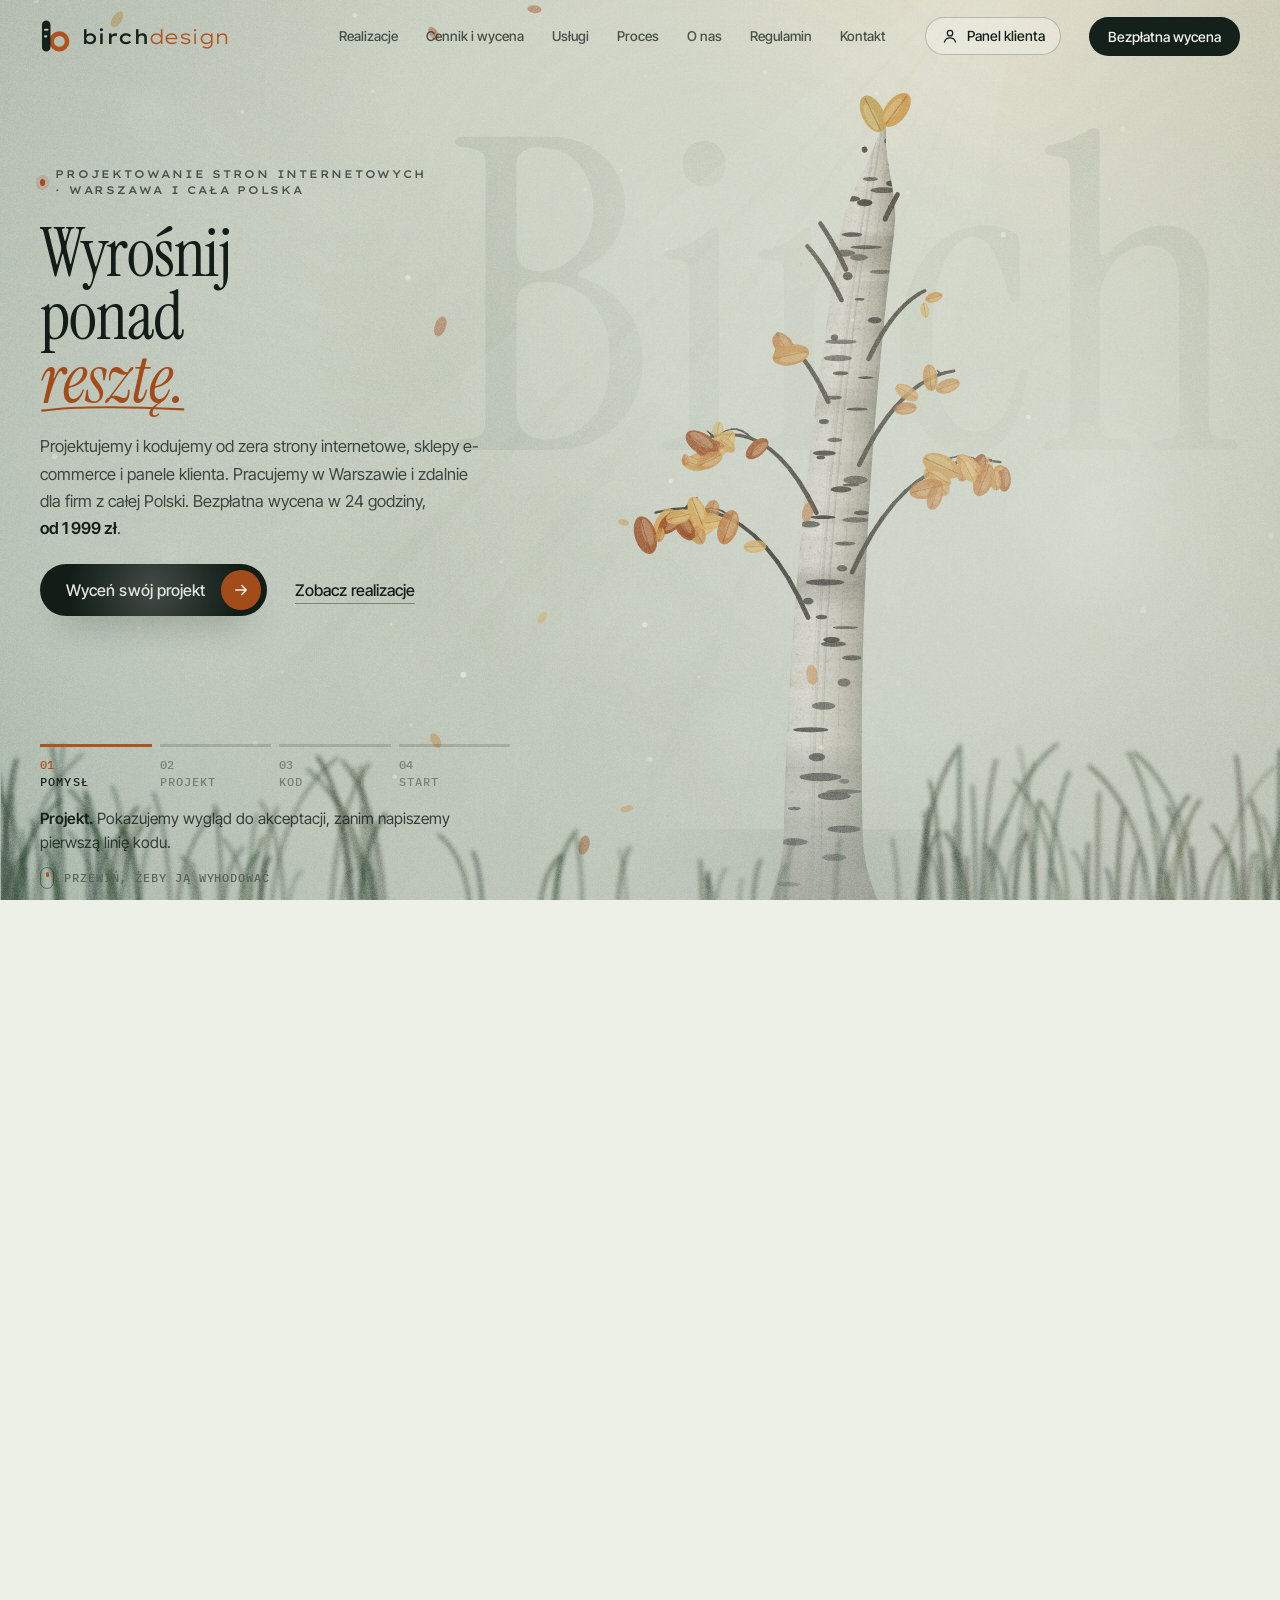
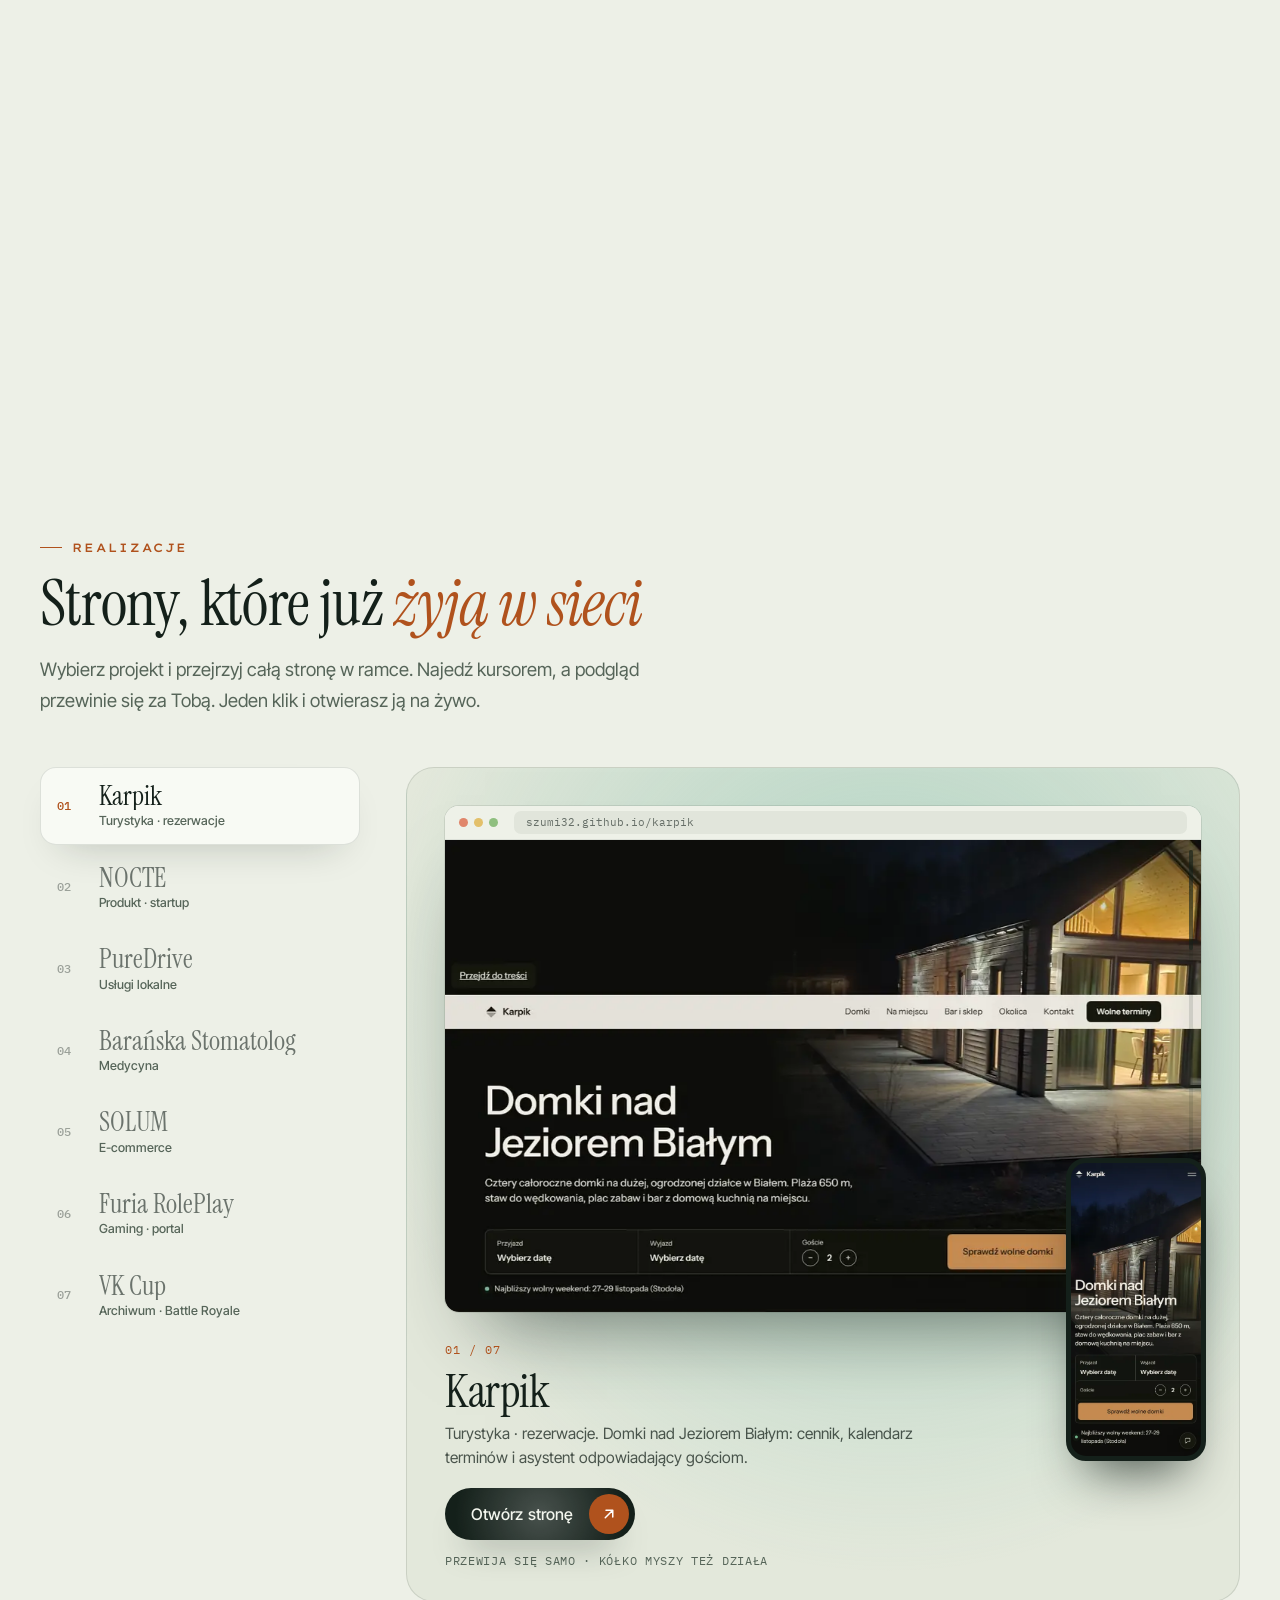
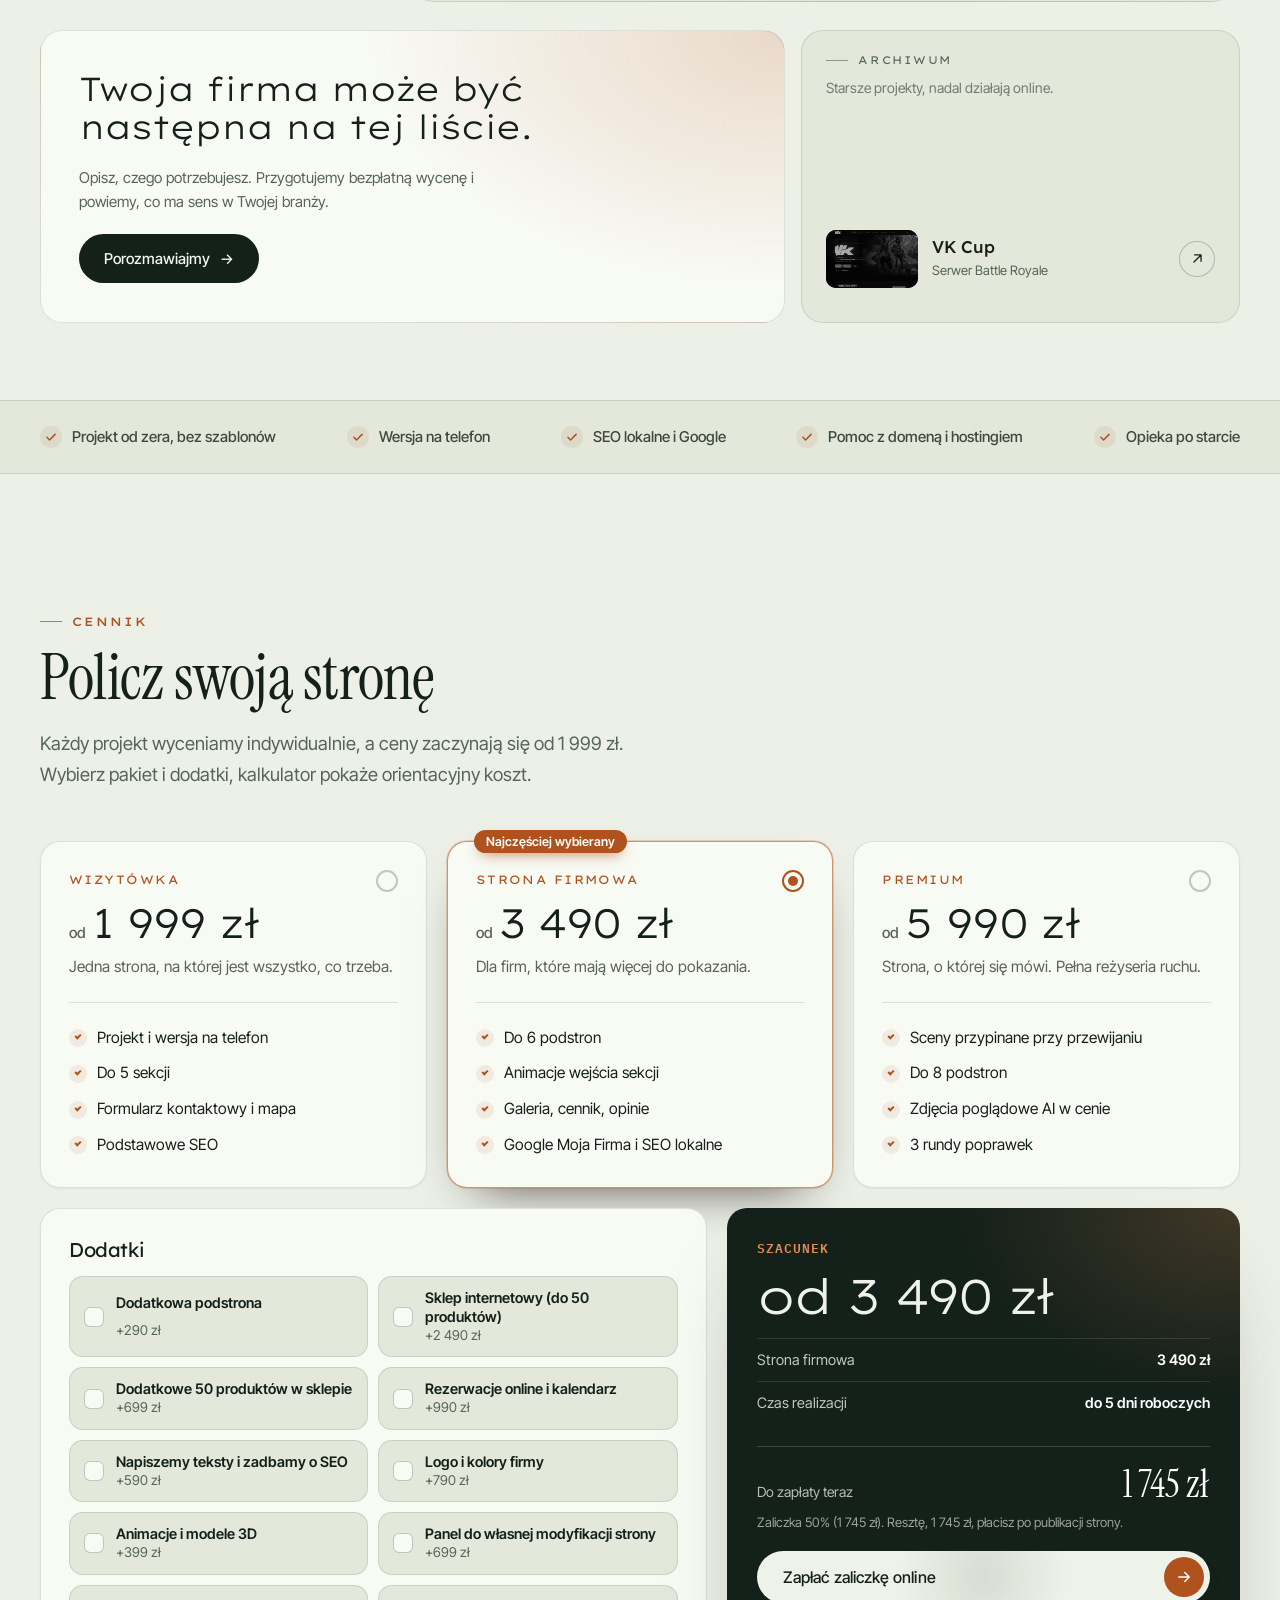
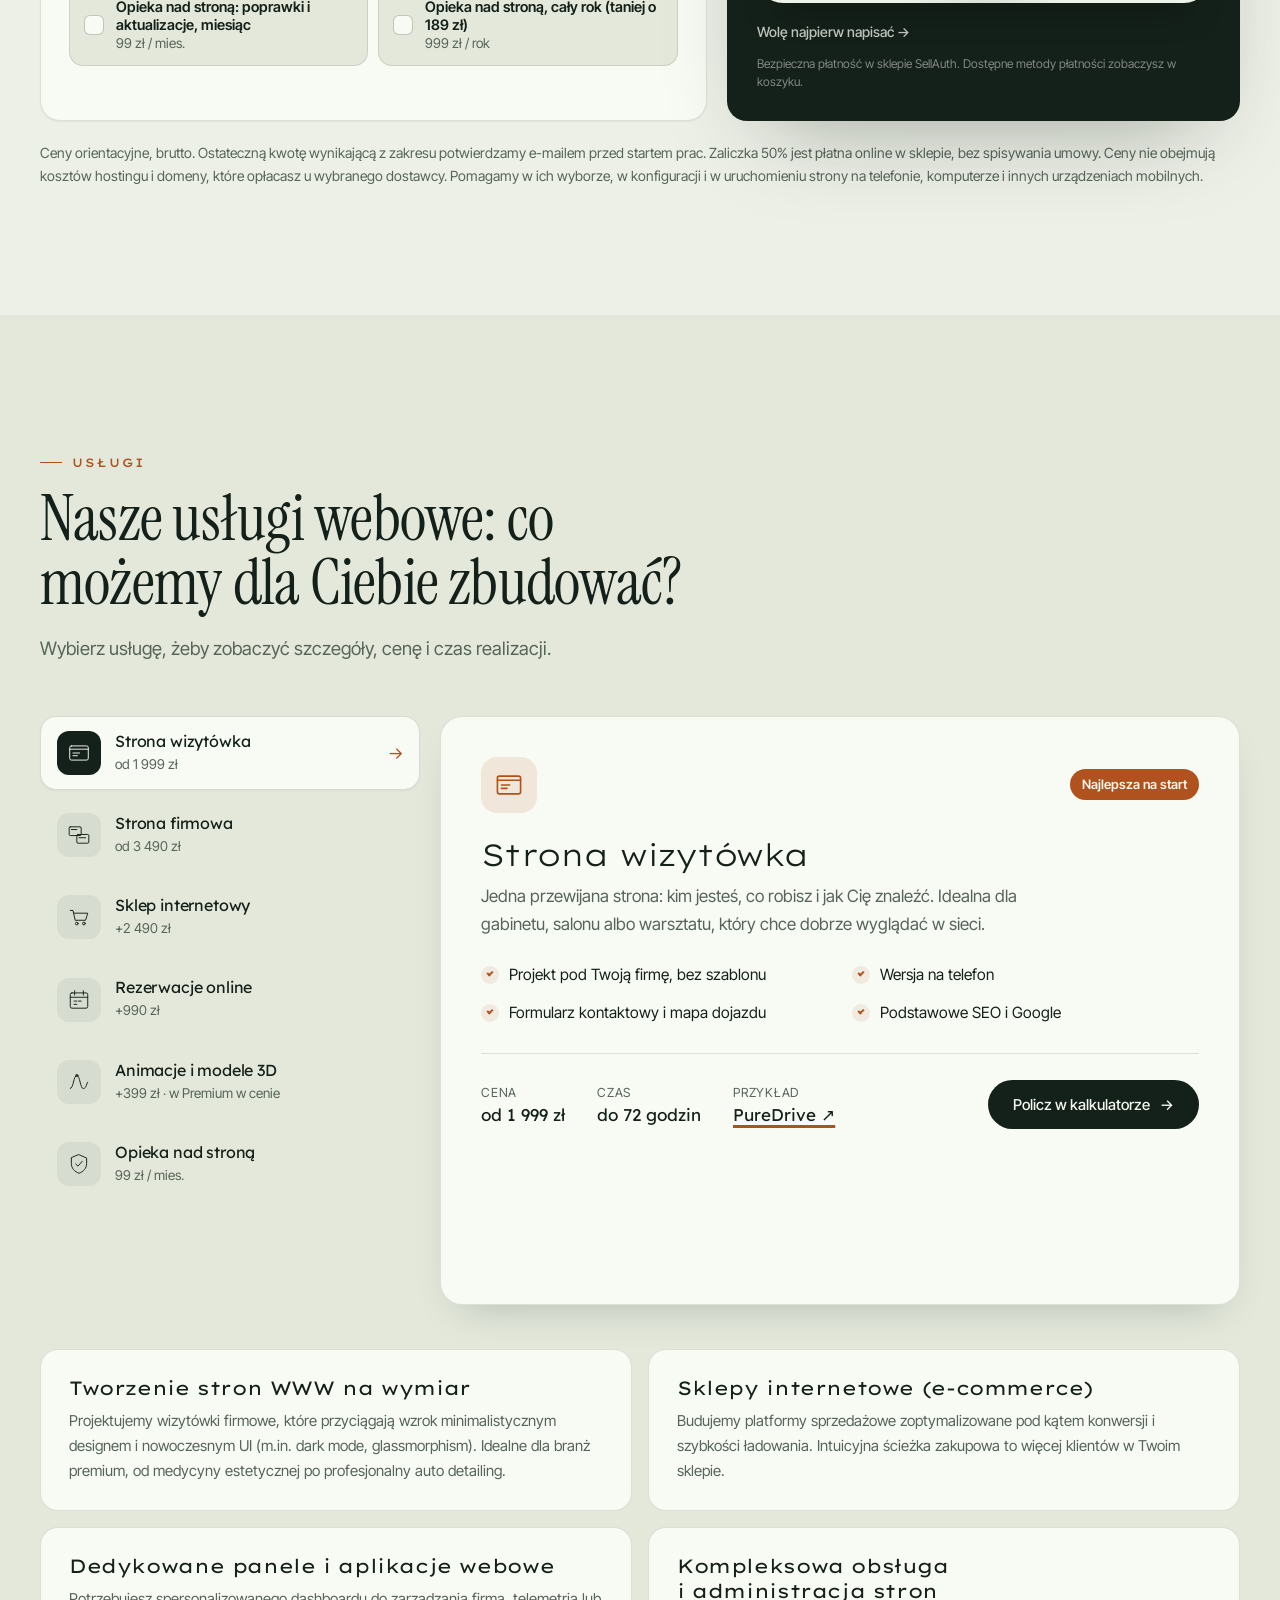
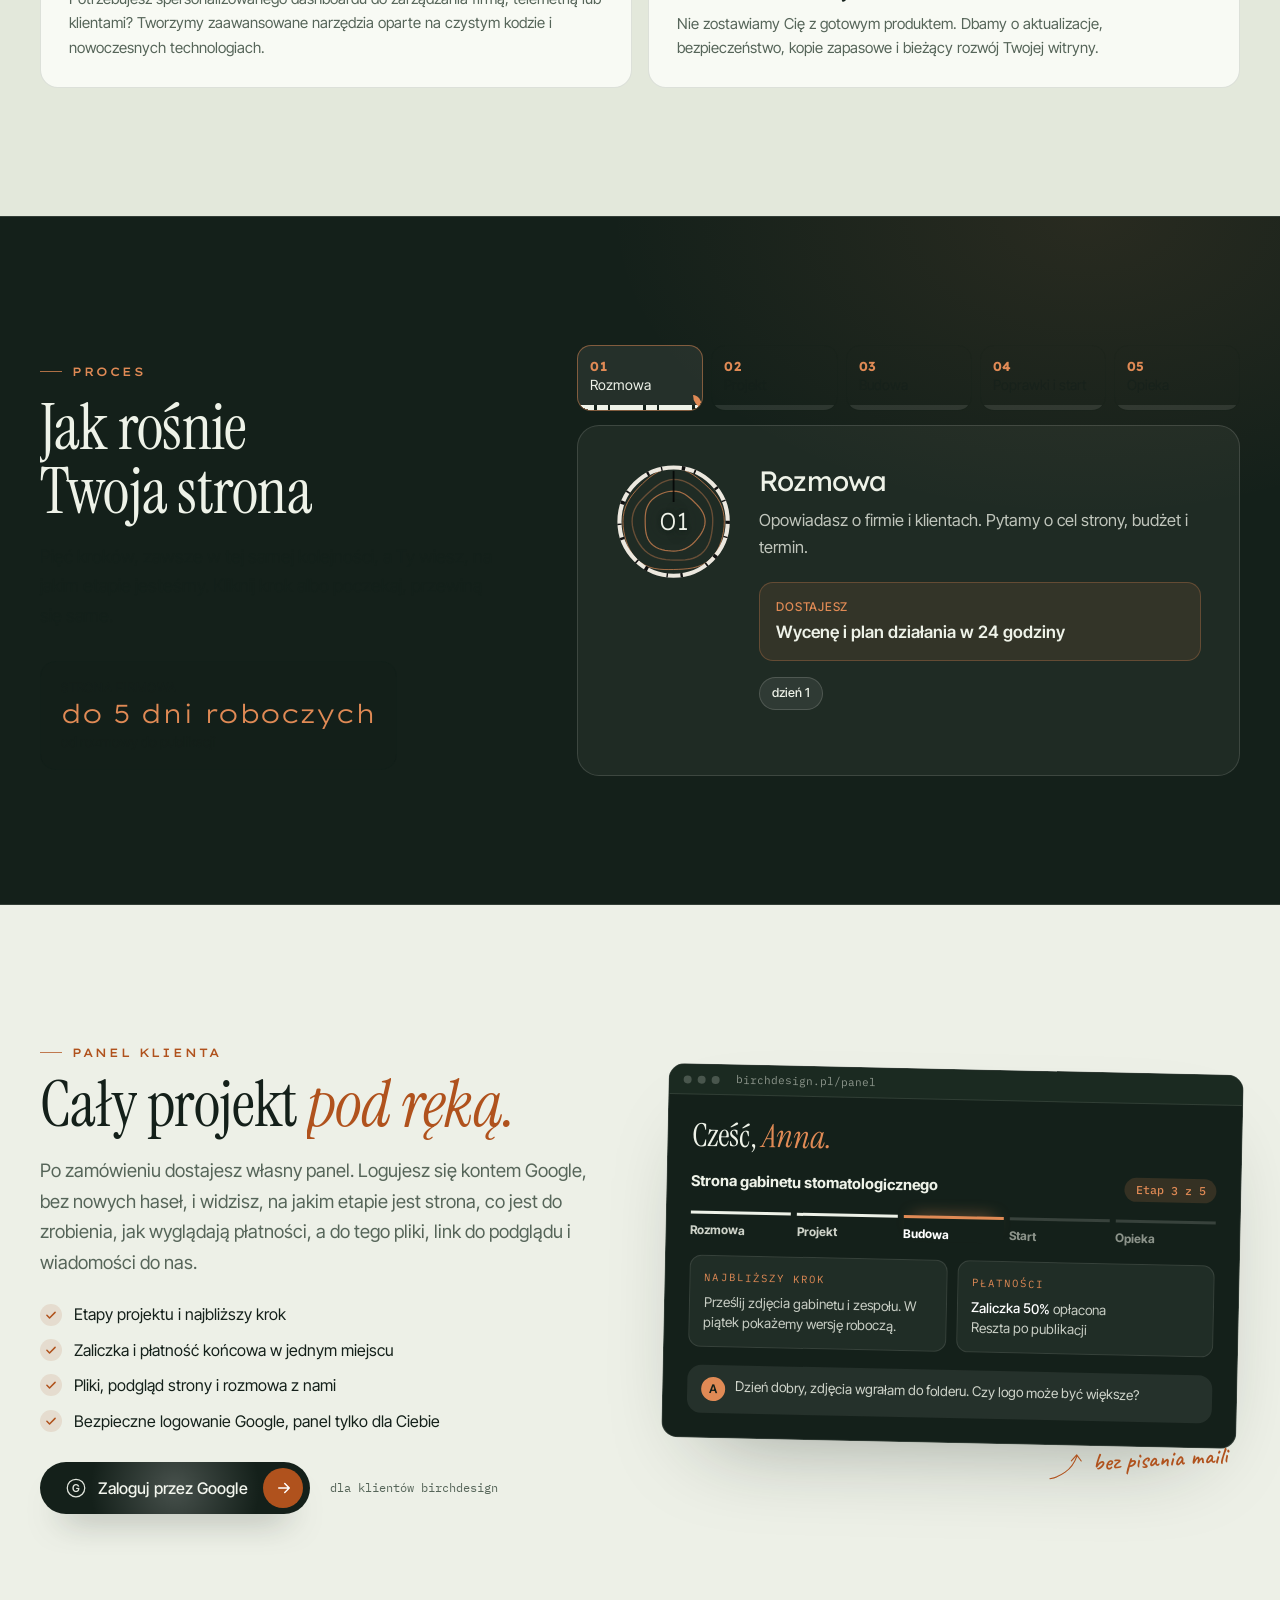
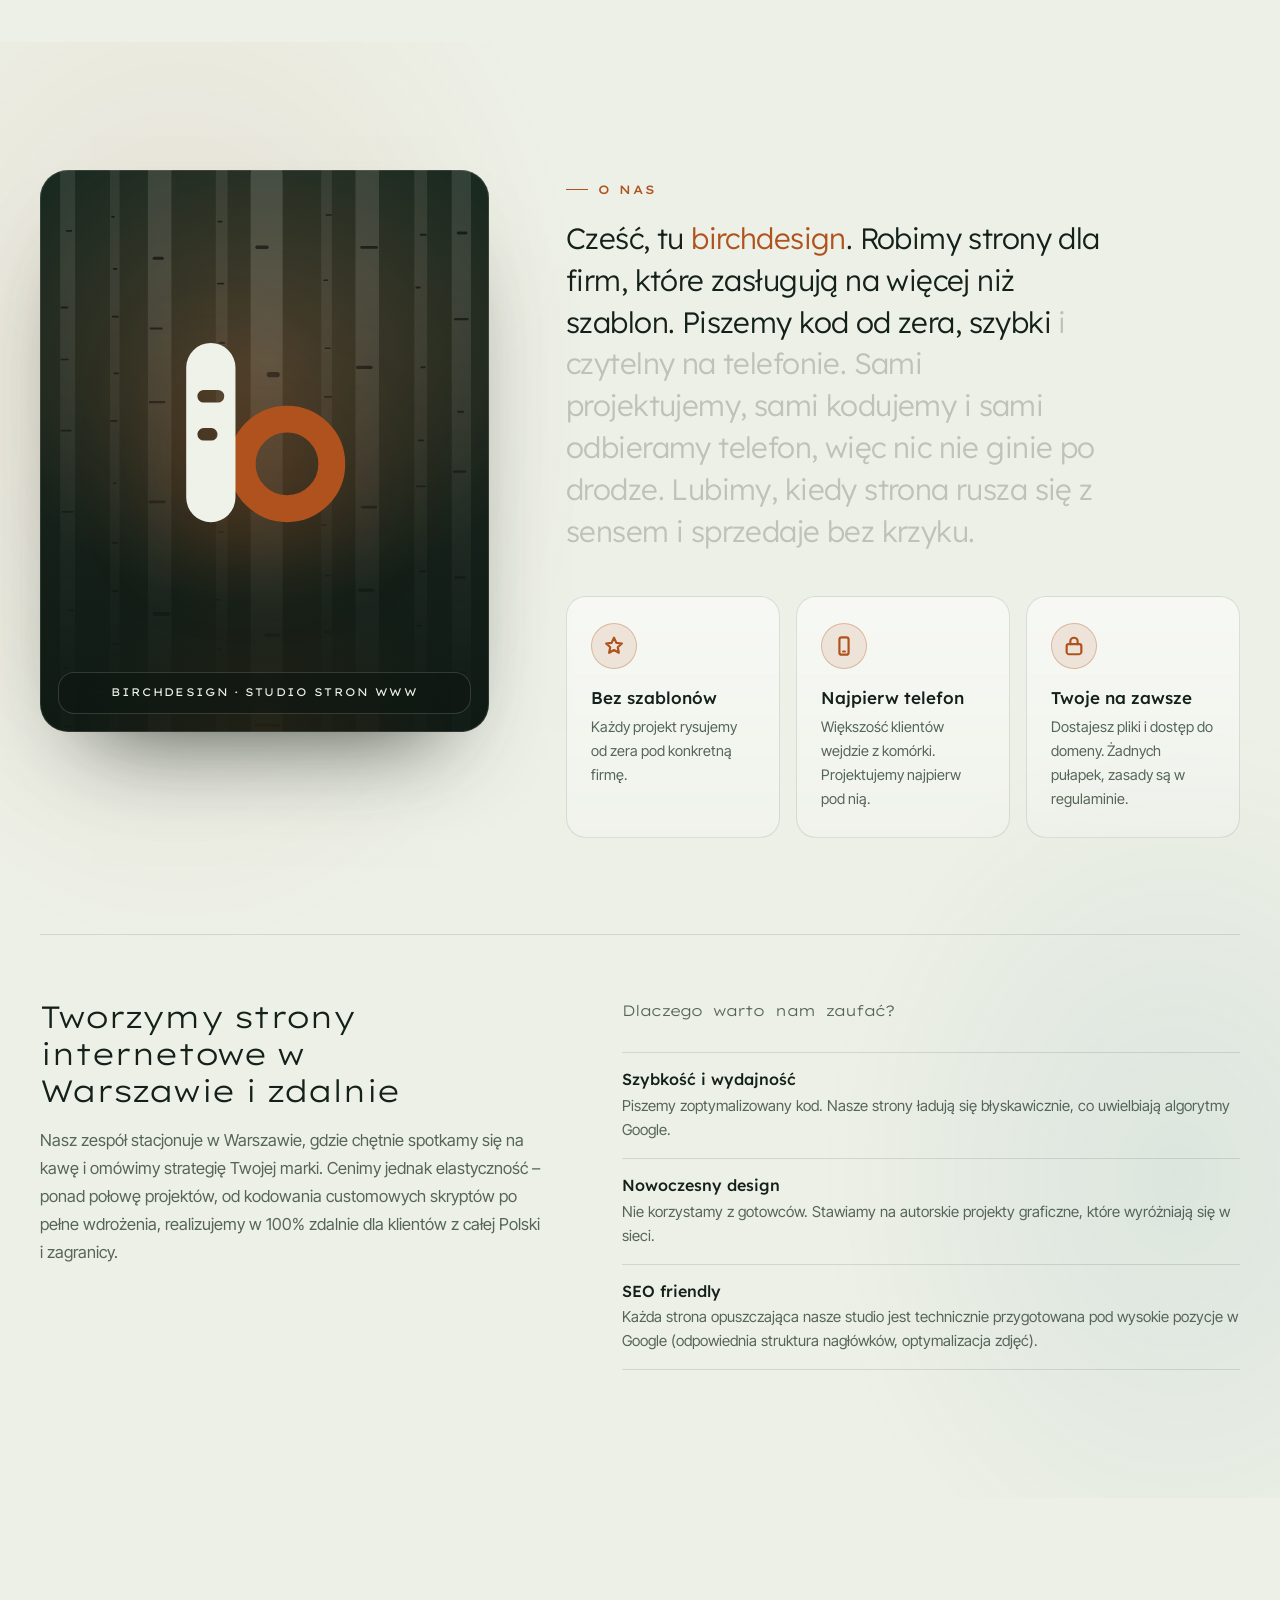
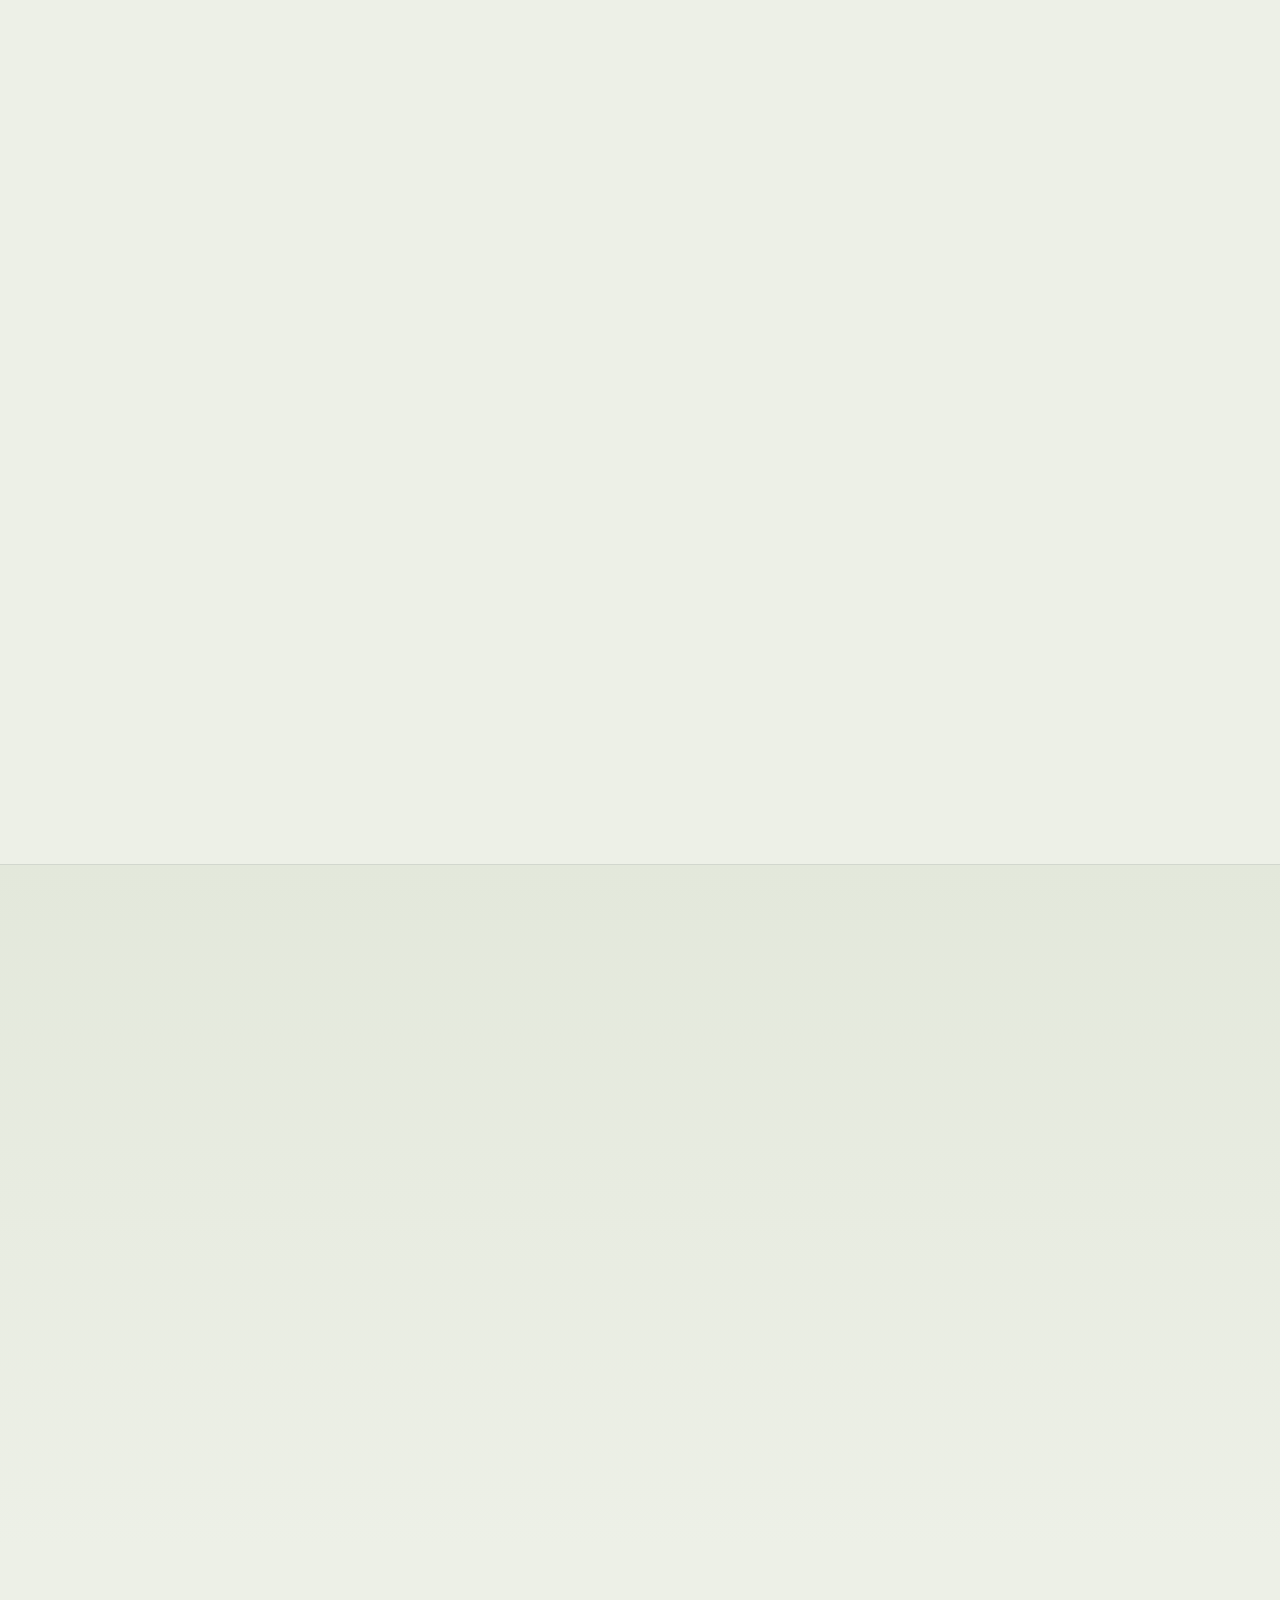
==== commit d8dbf2b2: "Realizacje v2 (podgląd stron w ramce), maile HTML, wycena wyżej, bez sekcji Detale, poprawki płynnoś" ====
--- a/index.html
+++ b/index.html
@@ -1566,88 +1566,6 @@
 .bf:hover .bf__go { color: var(--gold); }
 .bf:hover .arr { transform: translateX(3px); }
 
-/* sekcja DETALE: interaktywny przycisk */
-.det { background: var(--bg); }
-.det__head { max-width: 860px; }
-.det__grid { display: grid; grid-template-columns: minmax(0, .8fr) minmax(0, 1.2fr); gap: clamp(28px, 5vw, 72px); align-items: start; }
-.det__steps { list-style: none; margin: 0; padding: 0; display: grid; gap: 4px; }
-.det__steps button { display: flex; align-items: flex-start; gap: 14px; width: 100%; padding: 13px 16px; text-align: left; border: 1px solid transparent; border-radius: 14px; background: none; color: inherit; font: inherit; cursor: pointer; transition: background-color .35s var(--e2), border-color .35s var(--e2), box-shadow .35s var(--e2), scale .35s var(--e2); }
-.det__steps button:hover { background: rgba(20, 32, 26, .045); }
-.det__steps button:active { scale: .985; }
-.det__steps b { flex: none; width: 28px; font: 500 12px/22px var(--mono); color: rgba(20, 32, 26, .36); transition: color .35s var(--e2); }
-.det__steps span { display: grid; gap: 5px; }
-.det__steps i { font: 500 17px/22px var(--f-b); font-style: normal; color: rgba(20, 32, 26, .5); transition: color .35s var(--e2); }
-.det__steps small { display: none; font: 400 14.5px/1.5 var(--f-b); color: var(--muted); }
-.det__steps button.done b, .det__steps button.cur b { color: var(--gold); }
-.det__steps button.done i, .det__steps button.cur i { color: var(--ink); }
-.det__steps button.cur { background: var(--card); border-color: var(--line); box-shadow: var(--sh-m); }
-.det__steps button.cur small { display: block; }
-.det__stage { position: relative; display: grid; gap: 20px; padding: 22px 26px 26px; border-radius: 22px; background-color: var(--card); border: 1px solid var(--line); box-shadow: var(--sh-l);
-  background-image: radial-gradient(rgba(20, 32, 26, .11) 1px, transparent 1.4px); background-size: 22px 22px; background-position: 11px 11px; }
-.ds-c { position: absolute; width: 12px; height: 12px; border: 0 solid rgba(20, 32, 26, .4); pointer-events: none; }
-.ds-c--tl { left: 10px; top: 10px; border-width: 1px 0 0 1px; } .ds-c--tr { right: 10px; top: 10px; border-width: 1px 1px 0 0; }
-.ds-c--bl { left: 10px; bottom: 10px; border-width: 0 0 1px 1px; } .ds-c--br { right: 10px; bottom: 10px; border-width: 0 1px 1px 0; }
-.det__top { display: flex; align-items: center; justify-content: space-between; gap: 12px; font: 400 12px/1 var(--mono); letter-spacing: .04em; color: var(--muted); }
-.det__top b { color: var(--gold); font-weight: 500; }
-.det__ann { padding: 9px 15px; min-height: 36px; border-radius: 999px; border: 1px solid var(--line2); background: rgba(255, 255, 255, .7); color: var(--ink); font: 500 13px/1 var(--f-b); cursor: pointer; transition: background-color .35s var(--e2), color .35s var(--e2), border-color .35s var(--e2), scale .35s var(--e2); }
-.det__ann:hover { border-color: var(--ink); }
-.det__ann:active { scale: .97; }
-.det__ann[aria-pressed="true"] { background: var(--ink); color: var(--on); border-color: var(--ink); }
-.det__canvas { display: grid; place-items: center; min-height: 310px; padding: 70px 0 96px; }
-.dm-wrap { position: relative; display: inline-block; }
-.dm-wrap::before { content: ""; position: absolute; inset: -26px -30px; border: 1px dashed rgba(176, 82, 29, .55); border-radius: 999px; opacity: 0; transition: opacity .4s var(--e2); pointer-events: none; }
-.det__stage.z7 .dm-wrap::before { opacity: 1; }
-.nav-links a { white-space: nowrap; }
-.dm { --mx: 50%; --my: 50%; box-sizing: border-box; position: relative; display: inline-flex; align-items: center; gap: 0; margin: 0; padding: 3px 9px; font: 13.3333px Arial, Helvetica, sans-serif; color: #000; background: #efefef; border: 1px solid #767676; border-radius: 3px; cursor: default; min-height: 0; transition: scale .2s linear, box-shadow .2s linear; will-change: translate; }
-.dm__dot { display: none; }
-.dm__dot svg { width: 18px; height: 18px; transition: rotate .2s linear; }
-.dm.d1 { font: 500 17px/1 var(--f-b); padding: 6px 16px; cursor: pointer; }
-.dm.d2 { border-radius: 999px; min-height: 52px; padding: 0 30px; }
-.dm.d3 { background: #14201a; color: #f3f6ee; border-color: #14201a; box-shadow: 0 22px 34px -22px rgba(20, 32, 26, .75); }
-.dm.d4 { padding: 6px 6px 6px 28px; gap: 18px; }
-.dm.d4 .dm__dot { display: grid; place-items: center; width: 40px; height: 40px; border-radius: 50%; background: #b0521d; color: #fff; transition: scale .2s linear; }
-.dm.d5:hover .dm__dot { scale: 1.1; }
-.dm.d5:hover .dm__dot svg { rotate: -45deg; }
-.dm.d6 { background: radial-gradient(130px circle at var(--mx) var(--my), rgba(255, 255, 255, .22), rgba(255, 255, 255, 0) 65%), #14201a; }
-.dm.d8:active { scale: .97; }
-.dm.d9, .dm.d9 .dm__dot, .dm.d9 .dm__dot svg { transition-duration: .35s; transition-timing-function: var(--e2); }
-.dm-ann { position: absolute; inset: 0; pointer-events: none; opacity: 0; transition: opacity .45s var(--e2); }
-.det__stage.ann .dm-ann { opacity: 1; }
-.dm-ann::before { content: ""; position: absolute; inset: -9px; border: 1px solid var(--gold); }
-.dma-h { position: absolute; width: 7px; height: 7px; background: #fff; border: 1px solid var(--gold); }
-.dma-h--tl { left: -13px; top: -13px; } .dma-h--tr { right: -13px; top: -13px; } .dma-h--bl { left: -13px; bottom: -13px; } .dma-h--br { right: -13px; bottom: -13px; }
-.dma { position: absolute; font: 400 11px/1 var(--mono); color: var(--gold); white-space: nowrap; }
-.dma--tag { left: -10px; top: -31px; padding: 4px 8px; background: var(--gold); color: #fff; border-radius: 3px 3px 3px 0; }
-.dma--font { left: 30%; top: -62px; } .dma--dot { right: 2%; top: -62px; }
-.dma--font::after, .dma--dot::after { content: ""; position: absolute; left: 50%; top: 18px; height: 38px; width: 1px; background: var(--gold); }
-.dma--bg { left: -86px; top: 50%; translate: 0 -50%; }
-.dma--bg::after { content: ""; position: absolute; left: calc(100% + 6px); top: 50%; width: 16px; height: 1px; background: var(--gold); }
-.dma--h { right: -38px; top: 0; height: 100%; width: 1px; background: var(--gold); }
-.dma--h::before, .dma--h::after { content: ""; position: absolute; left: -4px; width: 9px; height: 1px; background: var(--gold); }
-.dma--h::before { top: 0; } .dma--h::after { bottom: 0; }
-.dma--h b { position: absolute; left: 10px; top: 50%; translate: 0 -50%; font-weight: 400; }
-.dma--w { left: 0; right: 0; bottom: -36px; height: 1px; background: var(--gold); }
-.dma--w::before, .dma--w::after { content: ""; position: absolute; top: -4px; width: 1px; height: 9px; background: var(--gold); }
-.dma--w::before { left: 0; } .dma--w::after { right: 0; }
-.dma--w b { position: absolute; left: 50%; top: 8px; translate: -50% 0; font-weight: 400; }
-.dma--note { left: 50%; bottom: -92px; translate: -50% 0; width: 270px; white-space: normal; text-align: center; font: 600 21px/1.1 var(--hand); rotate: -1.5deg; }
-.det__code { justify-self: center; display: inline-flex; align-items: center; gap: 9px; max-width: 100%; padding: 10px 15px; border: 1px solid var(--line2); border-radius: 9px; background: #fff; font: 400 12.5px/1.2 var(--mono); color: var(--ink); overflow: auto; white-space: nowrap; transition: opacity .3s var(--e2), translate .3s var(--e2); }
-.det__code::before { content: ""; width: 6px; height: 6px; flex: none; border-radius: 50%; background: var(--gold); }
-.det__cap { margin: 0; text-align: center; font: 400 clamp(22px, 2.2vw, 29px)/1.18 var(--f-s); color: var(--ink); min-height: 2.4em; text-wrap: balance; transition: opacity .3s var(--e2), translate .3s var(--e2); }
-.det__code.sw, .det__cap.sw { opacity: 0; translate: 0 6px; }
-.det__nav { display: flex; align-items: center; justify-content: center; gap: 14px; }
-.det__b { min-height: 44px; padding: 0 20px; border-radius: 999px; border: 1px solid var(--line2); background: transparent; color: var(--ink); font: 500 14.5px/1 var(--f-b); cursor: pointer; transition: border-color .35s var(--e2), opacity .35s var(--e2), scale .35s var(--e2); }
-.det__b:hover:not(:disabled) { border-color: var(--ink); }
-.det__b:active:not(:disabled) { scale: .97; }
-.det__b:disabled { opacity: .35; cursor: default; }
-@media (max-width: 980px) { .det__grid { grid-template-columns: minmax(0, 1fr); } .det__stage { order: -1; } }
-@media (max-width: 600px) {
-  .det__stage { padding: 18px 14px 22px; }
-  .dma--bg, .dma--h { display: none; }
-  .det__canvas { padding: 64px 0 100px; }
-  .dma--note { width: 220px; font-size: 19px; }
-}
-
 /* kalkulator: płatność online (SellAuth) */
 .pay-now { display: flex; align-items: baseline; justify-content: space-between; gap: 12px; margin-top: 22px; padding-top: 18px; border-top: 1px solid rgba(238, 242, 232, .18); font: 400 14px/1.3 var(--f-b); color: rgba(238, 242, 232, .75); }
 .pay-now b { font: 400 clamp(30px, 3vw, 40px)/1 var(--f-s); color: #fff; letter-spacing: 0; }
@@ -1735,6 +1653,65 @@
   .hero__content { padding: 63svh 0 34px; }
   .hero__title { font-size: clamp(46px, 13vw, 66px); }
 }
+/* ============ v29: realizacje, podgląd strony w ramce przeglądarki ============ */
+@property --tint { syntax: "<color>"; inherits: true; initial-value: rgba(0, 0, 0, 0); }
+.work-sec { background: var(--bg); padding-bottom: clamp(40px, 6vw, 80px); }
+.work__head { max-width: 760px; }
+.work__grid { display: grid; grid-template-columns: minmax(250px, 320px) minmax(0, 1fr); gap: clamp(22px, 3.6vw, 54px); align-items: start; }
+.work__list { list-style: none; margin: 0; padding: 0; display: grid; gap: 4px; position: sticky; top: 96px; }
+.work__list button { position: relative; display: grid; grid-template-columns: 30px minmax(0, 1fr); gap: 12px; align-items: center; width: 100%; padding: 14px 16px; text-align: left; border: 1px solid transparent; border-radius: 16px; background: none; color: inherit; font: inherit; cursor: pointer; overflow: hidden; transition: background-color .35s var(--e2), border-color .35s var(--e2), box-shadow .35s var(--e2), scale .35s var(--e2); }
+.work__list button:hover { background: rgba(20, 32, 26, .045); }
+.work__list button:active { scale: .985; }
+.work__list button:focus-visible { outline: 2px solid var(--gold); outline-offset: 2px; }
+.work__list b { font: 500 12px/1 var(--mono); color: rgba(20, 32, 26, .38); transition: color .35s var(--e2); }
+.work__list span { display: grid; gap: 3px; min-width: 0; }
+.work__list i { font: 400 27px/1.05 var(--f-s); font-style: normal; color: rgba(20, 32, 26, .6); transition: color .35s var(--e2); overflow: hidden; text-overflow: ellipsis; white-space: nowrap; }
+.work__list small { font: 500 12.5px/1.3 var(--f-b); color: var(--muted); }
+.work__list button.on { background: var(--card); border-color: var(--line); box-shadow: var(--sh-m); }
+.work__list button.on b { color: var(--gold); }
+.work__list button.on i { color: var(--ink); }
+.work__list button.on::after { content: ""; position: absolute; left: 16px; right: 16px; bottom: 0; height: 2px; background: linear-gradient(90deg, var(--gold) calc(var(--p, 0) * 100%), transparent 0); opacity: .9; }
+.work__stage { position: relative; padding: clamp(16px, 3vw, 38px) clamp(16px, 3vw, 38px) clamp(20px, 2.6vw, 30px); border-radius: 28px; border: 1px solid var(--line); overflow: hidden; isolation: isolate;
+  background: radial-gradient(85% 90% at 58% 30%, var(--tint), rgba(0, 0, 0, 0) 74%), var(--bg2); transition: --tint 1.1s var(--e2); contain: layout paint; }
+.wk__device { position: relative; width: min(100%, 860px); margin-inline: auto; border-radius: 14px; background: #fff; overflow: hidden; box-shadow: 0 0 0 1px rgba(20, 32, 26, .1), 0 46px 80px -40px rgba(20, 32, 26, .6); }
+.wk__bar { display: flex; align-items: center; gap: 6px; height: 34px; padding: 0 14px; background: #eef1e8; border-bottom: 1px solid rgba(20, 32, 26, .08); }
+.wk__bar i { width: 9px; height: 9px; border-radius: 50%; background: rgba(20, 32, 26, .18); flex: none; }
+.wk__bar i:nth-child(1) { background: #e0866b; } .wk__bar i:nth-child(2) { background: #e3c06a; } .wk__bar i:nth-child(3) { background: #8fbf7f; }
+.wk__bar em { flex: 1; min-width: 0; margin-left: 10px; padding: 6px 12px; border-radius: 7px; background: rgba(20, 32, 26, .06); font: 400 11px/1 var(--mono); font-style: normal; color: rgba(20, 32, 26, .6); overflow: hidden; text-overflow: ellipsis; white-space: nowrap; }
+.wk__view { position: relative; aspect-ratio: 16 / 10; overflow: hidden; background: #dfe6d8; cursor: ns-resize; touch-action: pan-y; }
+.wk__img { position: absolute; left: 0; top: 0; width: 100%; height: auto; opacity: 0; will-change: transform; transition: opacity .7s var(--e2); user-select: none; -webkit-user-drag: none; }
+.wk__img.on { opacity: 1; }
+.wk__rail { position: absolute; right: 8px; top: 44px; bottom: 10px; width: 4px; border-radius: 4px; background: rgba(20, 32, 26, .12); pointer-events: none; }
+.wk__rail i { position: absolute; left: 0; right: 0; top: 0; height: 22%; border-radius: 4px; background: rgba(20, 32, 26, .55); will-change: transform; }
+.wk__phone { position: absolute; right: clamp(10px, 2.6vw, 38px); bottom: clamp(96px, 11vw, 140px); width: clamp(84px, 11vw, 140px); aspect-ratio: 390 / 844; border-radius: 20px; border: 5px solid #14201a; background: #14201a; overflow: hidden; box-shadow: 0 30px 50px -20px rgba(20, 32, 26, .7); z-index: 2; }
+.wk__phone img { display: block; width: 100%; height: 100%; object-fit: cover; object-position: top; opacity: 0; transition: opacity .6s var(--e2); }
+.wk__phone img.on { opacity: 1; }
+.wk__info { position: relative; z-index: 2; display: flex; flex-wrap: wrap; align-items: flex-end; justify-content: space-between; gap: 18px 24px; margin-top: clamp(18px, 2.4vw, 28px); }
+.wk__txt { max-width: 520px; display: grid; gap: 8px; }
+.wk__txt small { font-size: 12px; letter-spacing: .08em; color: var(--gold); }
+.wk__txt h3 { margin: 0; font: 400 clamp(34px, 3.6vw, 52px)/1 var(--f-s); letter-spacing: -.01em; }
+.wk__txt p { margin: 0; font: 400 15.5px/1.55 var(--f-b); color: rgba(20, 32, 26, .74); }
+.wk__act { display: grid; justify-items: start; gap: 12px; }
+.wk__hint { font-size: 11.5px; letter-spacing: .06em; text-transform: uppercase; color: var(--muted); }
+@media (hover: none) { .wk__hint { display: none; } }
+@media (max-width: 980px) {
+  .work__grid { grid-template-columns: minmax(0, 1fr); }
+  .work__list { position: static; display: flex; gap: 8px; overflow-x: auto; padding: 4px 2px 12px; scroll-snap-type: x proximity; scrollbar-width: none; }
+  .work__list::-webkit-scrollbar { display: none; }
+  .work__list li { flex: none; scroll-snap-align: start; }
+  .work__list button { grid-template-columns: minmax(0, 1fr); padding: 11px 16px; border: 1px solid var(--line2); border-radius: 999px; background: rgba(255, 255, 255, .5); }
+  .work__list b, .work__list small { display: none; }
+  .work__list i { font-size: 20px; }
+  .work__list button.on { background: var(--ink); border-color: var(--ink); box-shadow: none; }
+  .work__list button.on i { color: var(--on); }
+  .work__list button.on::after { display: none; }
+  .wk__phone { bottom: clamp(120px, 24vw, 170px); }
+}
+@media (max-width: 600px) { .wk__phone { display: none; } .wk__bar { height: 28px; } .wk__bar em { font-size: 9.5px; padding: 5px 9px; } .work__stage { border-radius: 20px; } }
+
+/* płynność: tańsze odsłanianie sekcji (bez 3D i perspektywy na rodzicach), mniejsze koszty malowania */
+.js .rv:not(.in) { rotate: none; scale: .97; }
+#faq, #kontakt, footer { content-visibility: auto; contain-intrinsic-size: auto 900px; }
 </style>
 <script type="application/ld+json">
 {
@@ -1938,10 +1915,10 @@
     <a href="#top" class="logo" aria-label="birchdesign – początek strony"><span class="logo-mark"><svg viewBox="0 0 40 44" aria-hidden="true"><use href="#bd-mark"/></svg></span><span><span class="lb">birch</span><b>design</b></span></a>
     <ul class="nav-links" id="navlinks">
       <li><a href="#realizacje">Realizacje</a></li>
+      <li><a href="#cennik">Cennik i wycena</a></li>
       <li><a href="#uslugi">Usługi</a></li>
       <li><a href="#proces">Proces</a></li>
       <li><a href="#o-nas">O nas</a></li>
-      <li><a href="#cennik">Cennik</a></li>
       <li><a href="regulamin.html">Regulamin</a></li>
       <li><a href="#kontakt">Kontakt</a></li>
       <li class="nav-links__panel"><a href="panel/">Panel klienta</a></li>
@@ -2025,31 +2002,38 @@
 </div>
 
 <!-- ============ REALIZACJE (prawdziwe projekty) ============ -->
-<section class="sec sec--corr" id="realizacje">
-    <div class="corr" id="corr" style="--n:7">
-      <div class="corr__stage" id="corrStage">
-        <div class="corr__sky" aria-hidden="true"></div>
-        <div class="corr__world" id="corrWorld" aria-hidden="true"></div>
-        <div class="corr__vig" aria-hidden="true"></div>
-        <div class="corr__intro" id="corrIntro">
-          <span class="eyebrow">Realizacje</span>
-          <h2 class="corr__h">Strony, które już<br>żyją w sieci</h2>
-          <p class="corr__lead">Przewijaj, a projekty same przylecą. Kliknij ekran, żeby otworzyć działającą stronę.</p>
-          <span class="corr__cue" aria-hidden="true"><i></i></span>
+<section class="sec work-sec" id="realizacje" aria-labelledby="workH">
+  <div class="wrap">
+    <div class="sec-head work__head">
+      <span class="eyebrow rv">Realizacje</span>
+      <h2 class="rv" id="workH">Strony, które już <em>żyją w sieci</em></h2>
+      <p class="lead rv">Wybierz projekt i przejrzyj całą stronę w ramce. Najedź kursorem, a podgląd przewinie się za Tobą. Jeden klik i otwierasz ją na żywo.</p>
+    </div>
+    <div class="work__grid">
+      <ol class="work__list rv" id="workList" aria-label="Wybierz realizację"></ol>
+      <div class="work__stage rv" id="workStage" style="--tint: rgba(120,190,170,.5)">
+        <div class="wk__device" id="wkDevice">
+          <div class="wk__bar" aria-hidden="true"><i></i><i></i><i></i><em id="wkUrl">szumi32.github.io/karpik</em></div>
+          <div class="wk__view" id="wkView"></div>
+          <span class="wk__rail" aria-hidden="true"><i id="wkRail"></i></span>
         </div>
-        <div class="corr__pj" id="corrPj">
-          <small class="corr__k"><em>Wybrane realizacje</em><span id="corrNo">01 / 07</span></small>
-          <h3 class="corr__name" id="corrName" aria-live="polite">Karpik</h3>
-          <p class="corr__cat" id="corrCat">Turystyka · rezerwacje</p>
-          <p class="corr__desc" id="corrDesc"></p>
-          <a class="btn btn-primary corr__open" id="corrOpen" href="https://szumi32.github.io/karpik/" target="_blank" rel="noopener">Otwórz stronę <span class="arr">↗</span></a>
+        <div class="wk__phone" aria-hidden="true"><img id="wkPhone" alt="" width="390" height="844" decoding="async"></div>
+        <div class="wk__info">
+          <div class="wk__txt">
+            <small class="mono" id="wkNo">01 / 07</small>
+            <h3 id="wkName" aria-live="polite">Karpik</h3>
+            <p id="wkDesc"></p>
+          </div>
+          <div class="wk__act">
+            <a class="btn-dot" id="wkOpen" data-mag href="https://szumi32.github.io/karpik/" target="_blank" rel="noopener">Otwórz stronę<span class="btn-dot__ic" aria-hidden="true"><svg viewBox="0 0 24 24" fill="none" stroke="currentColor" stroke-width="2" stroke-linecap="round" stroke-linejoin="round"><path d="M7 17 17 7M8 7h9v9"/></svg></span></a>
+            <span class="wk__hint mono" id="wkHint" aria-hidden="true">przewija się samo · kółko myszy też działa</span>
+          </div>
         </div>
-        <ol class="corr__dots" id="corrDots" aria-label="Przejdź do projektu"></ol>
-        <div class="corr__bar" aria-hidden="true"><i id="corrBar"></i></div>
       </div>
-      <ul class="corr__sr" id="corrList"><li><a href="https://szumi32.github.io/karpik/" target="_blank" rel="noopener"><b>Karpik</b> · Turystyka · rezerwacje</a><p>Domki nad Jeziorem Białym: cennik, kalendarz terminów i asystent odpowiadający gościom.</p><img src="assets/previews/karpik.webp" alt="Zrzut strony Karpik" width="1440" height="900" loading="lazy"></li><li><a href="https://szumi32.github.io/nocte/" target="_blank" rel="noopener"><b>NOCTE</b> · Produkt · startup</a><p>Koncepcja inteligentnej maski do snu. Czarne studio, produkt w świetle i konfigurator.</p><img src="assets/previews/nocte.webp" alt="Zrzut strony NOCTE" width="1440" height="900" loading="lazy"></li><li><a href="https://szumi32.github.io/puredrive/" target="_blank" rel="noopener"><b>PureDrive</b> · Usługi lokalne</a><p>Ręczna myjnia i detailing w garażu Galerii Wileńskiej: oferta, opinie i dojazd.</p><img src="assets/previews/puredrive.webp" alt="Zrzut strony PureDrive" width="1440" height="900" loading="lazy"></li><li><a href="https://szumi32.github.io/baranska-stomatolog/" target="_blank" rel="noopener"><b>Barańska Stomatolog</b> · Medycyna</a><p>Gabinet stomatologiczny w Piasecznie: logo, oferta usług, FAQ i umawianie wizyt.</p><img src="assets/previews/baranska.webp" alt="Zrzut strony Barańska Stomatolog" width="1440" height="900" loading="lazy"></li><li><a href="https://szumi32.github.io/solum/" target="_blank" rel="noopener"><b>SOLUM</b> · E-commerce</a><p>Sklep z bransoletkami z kamieni naturalnych: jasny, spokojny, skupiony na produkcie.</p><img src="assets/previews/solum.webp" alt="Zrzut strony SOLUM" width="1440" height="900" loading="lazy"></li><li><a href="https://www.furiarp.eu/#top" target="_blank" rel="noopener"><b>Furia RolePlay</b> · Gaming · portal</a><p>Portal serwera RP: sklep, ranking, podania, regulamin i panel administracji.</p><img src="assets/previews/furiarp.webp" alt="Zrzut strony Furia RolePlay" width="1440" height="900" loading="lazy"></li><li><a href="https://www.vkcup.pl/" target="_blank" rel="noopener"><b>VK Cup</b> · Archiwum · Battle Royale</a><p>Strona turnieju i serwera Battle Royale. Starszy projekt, nadal działa online.</p><img src="assets/previews/vkcup.webp" alt="Zrzut strony VK Cup" width="1440" height="900" loading="lazy"></li></ul>
     </div>
-  <div class="wrap">
+    <ul class="corr__sr" id="corrList"><li><a href="https://szumi32.github.io/karpik/" target="_blank" rel="noopener"><b>Karpik</b> · Turystyka · rezerwacje</a><p>Domki nad Jeziorem Białym: cennik, kalendarz terminów i asystent odpowiadający gościom.</p><img src="assets/previews/karpik.webp" alt="Zrzut strony Karpik" width="1440" height="900" loading="lazy"></li><li><a href="https://szumi32.github.io/nocte/" target="_blank" rel="noopener"><b>NOCTE</b> · Produkt · startup</a><p>Koncepcja inteligentnej maski do snu. Czarne studio, produkt w świetle i konfigurator.</p><img src="assets/previews/nocte.webp" alt="Zrzut strony NOCTE" width="1440" height="900" loading="lazy"></li><li><a href="https://szumi32.github.io/puredrive/" target="_blank" rel="noopener"><b>PureDrive</b> · Usługi lokalne</a><p>Ręczna myjnia i detailing w garażu Galerii Wileńskiej: oferta, opinie i dojazd.</p><img src="assets/previews/puredrive.webp" alt="Zrzut strony PureDrive" width="1440" height="900" loading="lazy"></li><li><a href="https://szumi32.github.io/baranska-stomatolog/" target="_blank" rel="noopener"><b>Barańska Stomatolog</b> · Medycyna</a><p>Gabinet stomatologiczny w Piasecznie: logo, oferta usług, FAQ i umawianie wizyt.</p><img src="assets/previews/baranska.webp" alt="Zrzut strony Barańska Stomatolog" width="1440" height="900" loading="lazy"></li><li><a href="https://szumi32.github.io/solum/" target="_blank" rel="noopener"><b>SOLUM</b> · E-commerce</a><p>Sklep z bransoletkami z kamieni naturalnych: jasny, spokojny, skupiony na produkcie.</p><img src="assets/previews/solum.webp" alt="Zrzut strony SOLUM" width="1440" height="900" loading="lazy"></li><li><a href="https://www.furiarp.eu/#top" target="_blank" rel="noopener"><b>Furia RolePlay</b> · Gaming · portal</a><p>Portal serwera RP: sklep, ranking, podania, regulamin i panel administracji.</p><img src="assets/previews/furiarp.webp" alt="Zrzut strony Furia RolePlay" width="1440" height="900" loading="lazy"></li><li><a href="https://www.vkcup.pl/" target="_blank" rel="noopener"><b>VK Cup</b> · Archiwum · Battle Royale</a><p>Strona turnieju i serwera Battle Royale. Starszy projekt, nadal działa online.</p><img src="assets/previews/vkcup.webp" alt="Zrzut strony VK Cup" width="1440" height="900" loading="lazy"></li></ul>
+  </div>
+<div class="wrap">
     <div class="works-end rv">
       <div class="works-cta">
         <h3>Twoja firma może być następna na tej liście.</h3>
@@ -2087,52 +2071,71 @@
   </div>
 </div>
 
-<!-- ============ DETALE (v26): interaktywny przycisk, 9 decyzji ============ -->
-<section class="sec det" id="detale" aria-labelledby="detH">
+<!-- ============ CENNIK I WYCENA (przeniesione wyżej) ============ -->
+<section class="sec pricing" id="cennik">
   <div class="wrap">
-    <div class="sec-head det__head">
-      <span class="eyebrow rv">Detale</span>
-      <h2 class="rv" id="detH">Nikt nie zauważa tych detali. <em>Klienci czują je wszyscy.</em></h2>
-      <p class="lead rv">Jeden przycisk, dziewięć decyzji. Tak samo pracujemy nad całą stroną. Dodawaj detale po kolei i poruszaj kursorem nad przyciskiem.</p>
+    <div class="sec-head">
+      <span class="eyebrow rv">Cennik</span>
+      <h2 class="rv">Policz swoją stronę</h2>
+      <p class="lead rv">Każdy projekt wyceniamy indywidualnie, a ceny zaczynają się od 1 999 zł. Wybierz pakiet i dodatki, kalkulator pokaże orientacyjny koszt.</p>
     </div>
-    <div class="det__grid">
-      <ol class="det__steps rv" id="detSteps">
-        <li><button type="button" data-n="1" data-code="font: 500 17px &quot;Inter Tight&quot;" data-cap="Prawdziwy krój pisma zamiast domyślnego Arial. Od razu wygląda jak z wyższej półki."><b>01</b><span><i>Krój pisma</i><small>Prawdziwy krój zamiast domyślnego Arial.</small></span></button></li>
-        <li><button type="button" data-n="2" data-code="border-radius: 999px; min-height: 52px" data-cap="Pigułka o wysokości 52 px. Kciuk trafia bez celowania, a poniżej 44 px już nie."><b>02</b><span><i>Kształt i rozmiar</i><small>Pigułka, 52 px wysokości. Kciuk trafia bez celowania.</small></span></button></li>
-        <li><button type="button" data-n="3" data-code="background: #14201a" data-cap="Prawie czarny zamiast czystej czerni. Jest miększy i droższy w odbiorze."><b>03</b><span><i>Kolor</i><small>Prawie czarny zamiast czystej czerni. Miększy, droższy w odbiorze.</small></span></button></li>
-        <li><button type="button" data-n="4" data-code=".dot { background: #b0521d }" data-cap="Miedziana kropka prowadzi oko prosto do akcji, zanim ktokolwiek przeczyta napis."><b>04</b><span><i>Sygnał</i><small>Miedziana kropka prowadzi oko prosto do akcji.</small></span></button></li>
-        <li><button type="button" data-n="5" data-code=":hover svg { rotate: -45deg }" data-cap="Po najechaniu strzałka skręca w górę, a kropka rośnie. Przycisk odpowiada, że można kliknąć."><b>05</b><span><i>Reakcja na najechanie</i><small>Strzałka skręca, kropka rośnie. Przycisk odpowiada.</small></span></button></li>
-        <li><button type="button" data-n="6" data-code="radial-gradient(at var(--mx) var(--my))" data-cap="Światło podąża za kursorem po powierzchni przycisku. Sprawia, że interfejs wydaje się żywy."><b>06</b><span><i>Światło</i><small>Poświata podąża za kursorem po przycisku.</small></span></button></li>
-        <li><button type="button" data-n="7" data-code="spring(stiffness: 220, damping: 18)" data-cap="Przycisk lekko wychyla się w stronę kursora, zanim go dotkniesz. Jak magnes."><b>07</b><span><i>Magnes</i><small>Przycisk wychyla się do kursora, zanim go dotkniesz.</small></span></button></li>
-        <li><button type="button" data-n="8" data-code=":active { scale: .97 }" data-cap="Przyciśnięcie daje fizyczną odpowiedź, jak klawisz, który naprawdę się wciska."><b>08</b><span><i>Nacisk</i><small>Wciśnięcie daje odpowiedź jak prawdziwy klawisz.</small></span></button></li>
-        <li><button type="button" data-n="9" data-code="cubic-bezier(.23, 1, .32, 1) · 350ms" data-cap="Każdy ruch zwalnia pod koniec. Liczy się nie tylko, jak coś wygląda, ale jak się porusza."><b>09</b><span><i>Krzywa ruchu</i><small>Każdy ruch zwalnia na końcu, jak prawdziwy przedmiot.</small></span></button></li>
-      </ol>
-      <div class="det__stage rv" id="detStage" data-n="0">
-        <i class="ds-c ds-c--tl"></i><i class="ds-c ds-c--tr"></i><i class="ds-c ds-c--bl"></i><i class="ds-c ds-c--br"></i>
-        <div class="det__top"><span class="mono"><b id="detCount">0</b> / 9 detali · najedź na przycisk</span><button type="button" class="det__ann" id="detAnn" aria-pressed="false">Pokaż pomiary</button></div>
-        <div class="det__canvas">
-          <div class="dm-wrap" id="dmWrap">
-            <button type="button" class="dm" id="dm" data-mag="demo">Rozpocznij projekt<span class="dm__dot" aria-hidden="true"><svg viewBox="0 0 24 24" fill="none" stroke="currentColor" stroke-width="2" stroke-linecap="round" stroke-linejoin="round"><path d="M5 12h14M13 6l6 6-6 6"/></svg></span></button>
-            <div class="dm-ann" aria-hidden="true">
-              <span class="dma dma--font mono">Inter Tight 500</span>
-              <span class="dma dma--dot mono">#b0521d</span>
-              <span class="dma dma--bg mono">#14201a</span>
-              <span class="dma dma--h mono"><b id="dmH">52</b></span>
-              <span class="dma dma--w mono"><b id="dmW">190</b></span>
-              <span class="dma dma--tag mono">Button</span>
-              <span class="dma dma--note hand">Min. 44 px. Mniej i kciuk nie trafi.</span>
-              <i class="dma-h dma-h--tl"></i><i class="dma-h dma-h--tr"></i><i class="dma-h dma-h--bl"></i><i class="dma-h dma-h--br"></i>
-            </div>
-          </div>
-        </div>
-        <code class="det__code" id="detCode">&lt;button&gt; · domyślny przycisk przeglądarki</code>
-        <p class="det__cap" id="detCap" aria-live="polite">Tak wygląda przycisk, którym nikt się nie zajął.</p>
-        <div class="det__nav">
-          <button type="button" class="det__b" id="detPrev" aria-label="Cofnij detal">Cofnij</button>
-          <button type="button" class="btn-dot btn-dot--sm" id="detNext">Dodaj detal<span class="btn-dot__ic" aria-hidden="true"><svg viewBox="0 0 24 24" fill="none" stroke="currentColor" stroke-width="2" stroke-linecap="round" stroke-linejoin="round"><path d="M12 5v14M5 12h14"/></svg></span></button>
+    <p class="swipe-hint">Przesuń, żeby zobaczyć pakiety</p>
+    <div class="plans" id="plans">
+      <label class="plan rv">
+        <input type="radio" name="plan" id="plan-start" value="1999" data-days="do 72 godzin" data-name="Wizytówka" data-sa="993255:2074810">
+        <span class="radio"></span>
+        <span class="plan-name">Wizytówka</span>
+        <div class="price"><small>od</small>1 999 zł</div>
+        <p class="muted">Jedna strona, na której jest wszystko, co trzeba.</p>
+        <ul><li>Projekt i wersja na telefon</li><li>Do 5 sekcji</li><li>Formularz kontaktowy i mapa</li><li>Podstawowe SEO</li></ul>
+      </label>
+      <label class="plan featured rv" style="--d:.08s">
+        <input type="radio" name="plan" id="plan-firma" value="3490" data-days="do 5 dni roboczych" data-name="Strona firmowa" data-sa="993255:2074811" checked>
+        <span class="radio"></span>
+        <span class="ribbon">Najczęściej wybierany</span>
+        <span class="plan-name">Strona firmowa</span>
+        <div class="price"><small>od</small>3 490 zł</div>
+        <p class="muted">Dla firm, które mają więcej do pokazania.</p>
+        <ul><li>Do 6 podstron</li><li>Animacje wejścia sekcji</li><li>Galeria, cennik, opinie</li><li>Google Moja Firma i SEO lokalne</li></ul>
+      </label>
+      <label class="plan rv" style="--d:.16s">
+        <input type="radio" name="plan" id="plan-kino" value="5990" data-days="do 2 tygodni" data-name="Premium" data-sa="993255:2074812">
+        <span class="radio"></span>
+        <span class="plan-name">Premium</span>
+        <div class="price"><small>od</small>5 990 zł</div>
+        <p class="muted">Strona, o której się mówi. Pełna reżyseria ruchu.</p>
+        <ul><li>Sceny przypinane przy przewijaniu</li><li>Do 8 podstron</li><li>Zdjęcia poglądowe AI w cenie</li><li>3 rundy poprawek</li></ul>
+      </label>
+    </div>
+    <div class="calc">
+      <div class="addons rv">
+        <h3>Dodatki</h3>
+        <div class="addon-grid">
+        <label class="addon"><input type="checkbox" id="ad-sub" value="290" data-label="Dodatkowa podstrona" data-sa="993257:2074887"><span>Dodatkowa podstrona</span><span>+290 zł</span></label>
+        <label class="addon"><input type="checkbox" id="ad-shop" value="2490" data-label="Sklep internetowy" data-sa="993258:2074903"><span>Sklep internetowy (do 50 produktów)</span><span>+2 490 zł</span></label>
+        <label class="addon"><input type="checkbox" id="ad-prod" value="699" data-label="Dodatkowe 50 produktów" data-sa="993259:2074918"><span>Dodatkowe 50 produktów w sklepie</span><span>+699 zł</span></label>
+        <label class="addon"><input type="checkbox" id="ad-book" value="990" data-label="Rezerwacje online" data-sa="993261:2074937"><span>Rezerwacje online i kalendarz</span><span>+990 zł</span></label>
+        <label class="addon"><input type="checkbox" id="ad-text" value="590" data-label="Teksty i SEO" data-sa="993279:2075119"><span>Napiszemy teksty i zadbamy o SEO</span><span>+590 zł</span></label>
+        <label class="addon"><input type="checkbox" id="ad-logo" value="790" data-label="Logo" data-sa="993280:2075120"><span>Logo i kolory firmy</span><span>+790 zł</span></label>
+        
+        <label class="addon"><input type="checkbox" id="ad-3d" value="399" data-label="Animacje i modele 3D" data-sa="993281:2075121"><span>Animacje i modele 3D</span><span>+399 zł</span></label>
+        <label class="addon"><input type="checkbox" id="ad-panel" value="699" data-label="Panel do własnej modyfikacji"><span>Panel do własnej modyfikacji strony</span><span>+699 zł</span></label>
+        <label class="addon"><input type="checkbox" id="ad-care" value="99" data-monthly="1" data-sa="993284:2075124" data-label="Opieka nad stroną (miesiąc)"><span>Opieka nad stroną: poprawki i aktualizacje, miesiąc</span><span>99 zł / mies.</span></label>
+        <label class="addon"><input type="checkbox" id="ad-care-y" value="999" data-yearly="1" data-sa="993284:2075125" data-label="Opieka nad stroną (rok)"><span>Opieka nad stroną, cały rok (taniej o 189 zł)</span><span>999 zł / rok</span></label>
         </div>
       </div>
+      <div class="total rv" style="--d:.1s" aria-live="polite">
+        <span class="mono">Szacunek</span>
+        <div class="total-sum" id="sum">3 490 zł</div>
+        <div class="total-rows" id="rows"></div>
+        <div class="pay-now"><span>Do zapłaty teraz</span><b id="payNowSum">1 745 zł</b></div>
+        <p class="pay-note" id="payNote">Zaliczka 50%. Resztę płacisz po publikacji strony.</p>
+        <a href="https://brichdesign.mysellauth.com" class="btn-dot btn-dot--lt" id="buy" data-mag target="_blank" rel="noopener">Zapłać zaliczkę online<span class="btn-dot__ic" aria-hidden="true"><svg viewBox="0 0 24 24" fill="none" stroke="currentColor" stroke-width="2" stroke-linecap="round" stroke-linejoin="round"><path d="M5 12h14M13 6l6 6-6 6"/></svg></span></a>
+        <a href="#kontakt" class="pay-alt" id="calc-cta">Wolę najpierw napisać <span class="arr">→</span></a>
+        <p class="pay-fine">Bezpieczna płatność w sklepie SellAuth. Dostępne metody płatności zobaczysz w koszyku.</p>
+      </div>
     </div>
+    <p class="fine">Ceny orientacyjne, brutto. Ostateczną kwotę wynikającą z zakresu potwierdzamy e-mailem przed startem prac. Zaliczka 50% jest płatna online w sklepie, bez spisywania umowy. Ceny nie obejmują kosztów hostingu i domeny, które opłacasz u wybranego dostawcy. Pomagamy w ich wyborze, w konfiguracji i w uruchomieniu strony na telefonie, komputerze i innych urządzeniach mobilnych.</p>
   </div>
 </section>
 
@@ -2318,73 +2321,6 @@
 </section>
 
 <!-- ============ CENNIK ============ -->
-<section class="sec alt pricing" id="cennik">
-  <div class="wrap">
-    <div class="sec-head">
-      <span class="eyebrow rv">Cennik</span>
-      <h2 class="rv">Policz swoją stronę</h2>
-      <p class="lead rv">Każdy projekt wyceniamy indywidualnie, a ceny zaczynają się od 1 999 zł. Wybierz pakiet i dodatki, kalkulator pokaże orientacyjny koszt.</p>
-    </div>
-    <p class="swipe-hint">Przesuń, żeby zobaczyć pakiety</p>
-    <div class="plans" id="plans">
-      <label class="plan rv">
-        <input type="radio" name="plan" id="plan-start" value="1999" data-days="do 72 godzin" data-name="Wizytówka" data-sa="993255:2074810">
-        <span class="radio"></span>
-        <span class="plan-name">Wizytówka</span>
-        <div class="price"><small>od</small>1 999 zł</div>
-        <p class="muted">Jedna strona, na której jest wszystko, co trzeba.</p>
-        <ul><li>Projekt i wersja na telefon</li><li>Do 5 sekcji</li><li>Formularz kontaktowy i mapa</li><li>Podstawowe SEO</li></ul>
-      </label>
-      <label class="plan featured rv" style="--d:.08s">
-        <input type="radio" name="plan" id="plan-firma" value="3490" data-days="do 5 dni roboczych" data-name="Strona firmowa" data-sa="993255:2074811" checked>
-        <span class="radio"></span>
-        <span class="ribbon">Najczęściej wybierany</span>
-        <span class="plan-name">Strona firmowa</span>
-        <div class="price"><small>od</small>3 490 zł</div>
-        <p class="muted">Dla firm, które mają więcej do pokazania.</p>
-        <ul><li>Do 6 podstron</li><li>Animacje wejścia sekcji</li><li>Galeria, cennik, opinie</li><li>Google Moja Firma i SEO lokalne</li></ul>
-      </label>
-      <label class="plan rv" style="--d:.16s">
-        <input type="radio" name="plan" id="plan-kino" value="5990" data-days="do 2 tygodni" data-name="Premium" data-sa="993255:2074812">
-        <span class="radio"></span>
-        <span class="plan-name">Premium</span>
-        <div class="price"><small>od</small>5 990 zł</div>
-        <p class="muted">Strona, o której się mówi. Pełna reżyseria ruchu.</p>
-        <ul><li>Sceny przypinane przy przewijaniu</li><li>Do 8 podstron</li><li>Zdjęcia poglądowe AI w cenie</li><li>3 rundy poprawek</li></ul>
-      </label>
-    </div>
-    <div class="calc">
-      <div class="addons rv">
-        <h3>Dodatki</h3>
-        <div class="addon-grid">
-        <label class="addon"><input type="checkbox" id="ad-sub" value="290" data-label="Dodatkowa podstrona" data-sa="993257:2074887"><span>Dodatkowa podstrona</span><span>+290 zł</span></label>
-        <label class="addon"><input type="checkbox" id="ad-shop" value="2490" data-label="Sklep internetowy" data-sa="993258:2074903"><span>Sklep internetowy (do 50 produktów)</span><span>+2 490 zł</span></label>
-        <label class="addon"><input type="checkbox" id="ad-prod" value="699" data-label="Dodatkowe 50 produktów" data-sa="993259:2074918"><span>Dodatkowe 50 produktów w sklepie</span><span>+699 zł</span></label>
-        <label class="addon"><input type="checkbox" id="ad-book" value="990" data-label="Rezerwacje online" data-sa="993261:2074937"><span>Rezerwacje online i kalendarz</span><span>+990 zł</span></label>
-        <label class="addon"><input type="checkbox" id="ad-text" value="590" data-label="Teksty i SEO" data-sa="993279:2075119"><span>Napiszemy teksty i zadbamy o SEO</span><span>+590 zł</span></label>
-        <label class="addon"><input type="checkbox" id="ad-logo" value="790" data-label="Logo" data-sa="993280:2075120"><span>Logo i kolory firmy</span><span>+790 zł</span></label>
-        
-        <label class="addon"><input type="checkbox" id="ad-3d" value="399" data-label="Animacje i modele 3D" data-sa="993281:2075121"><span>Animacje i modele 3D</span><span>+399 zł</span></label>
-        <label class="addon"><input type="checkbox" id="ad-panel" value="699" data-label="Panel do własnej modyfikacji"><span>Panel do własnej modyfikacji strony</span><span>+699 zł</span></label>
-        <label class="addon"><input type="checkbox" id="ad-care" value="99" data-monthly="1" data-sa="993284:2075124" data-label="Opieka nad stroną (miesiąc)"><span>Opieka nad stroną: poprawki i aktualizacje, miesiąc</span><span>99 zł / mies.</span></label>
-        <label class="addon"><input type="checkbox" id="ad-care-y" value="999" data-yearly="1" data-sa="993284:2075125" data-label="Opieka nad stroną (rok)"><span>Opieka nad stroną, cały rok (taniej o 189 zł)</span><span>999 zł / rok</span></label>
-        </div>
-      </div>
-      <div class="total rv" style="--d:.1s" aria-live="polite">
-        <span class="mono">Szacunek</span>
-        <div class="total-sum" id="sum">3 490 zł</div>
-        <div class="total-rows" id="rows"></div>
-        <div class="pay-now"><span>Do zapłaty teraz</span><b id="payNowSum">1 745 zł</b></div>
-        <p class="pay-note" id="payNote">Zaliczka 50%. Resztę płacisz po publikacji strony.</p>
-        <a href="https://brichdesign.mysellauth.com" class="btn-dot btn-dot--lt" id="buy" data-mag target="_blank" rel="noopener">Zapłać zaliczkę online<span class="btn-dot__ic" aria-hidden="true"><svg viewBox="0 0 24 24" fill="none" stroke="currentColor" stroke-width="2" stroke-linecap="round" stroke-linejoin="round"><path d="M5 12h14M13 6l6 6-6 6"/></svg></span></a>
-        <a href="#kontakt" class="pay-alt" id="calc-cta">Wolę najpierw napisać <span class="arr">→</span></a>
-        <p class="pay-fine">Bezpieczna płatność w sklepie SellAuth. Dostępne metody płatności zobaczysz w koszyku.</p>
-      </div>
-    </div>
-    <p class="fine">Ceny orientacyjne, brutto. Ostateczną kwotę wynikającą z zakresu potwierdzamy e-mailem przed startem prac. Zaliczka 50% jest płatna online w sklepie, bez spisywania umowy. Ceny nie obejmują kosztów hostingu i domeny, które opłacasz u wybranego dostawcy. Pomagamy w ich wyborze, w konfiguracji i w uruchomieniu strony na telefonie, komputerze i innych urządzeniach mobilnych.</p>
-  </div>
-</section>
-
 <!-- ============ FAQ ============ -->
 <section class="sec" id="faq">
   <div class="wrap">
@@ -2574,6 +2510,7 @@
   const $ = (s, c = document) => c.querySelector(s);
   const $$ = (s, c = document) => [...c.querySelectorAll(s)];
   const VH = () => innerHeight;
+  let ACT = 0; ['scroll', 'pointermove', 'wheel', 'touchmove', 'resize'].forEach(ev => addEventListener(ev, () => { ACT = performance.now(); }, { passive: true }));   // czy użytkownik coś robi (pętle w tle mogą odpuścić)
   const fine = matchMedia('(hover: hover) and (pointer: fine)').matches;
   // strona celowo pokazuje pełne animacje także przy systemowym „ogranicz ruch” (decyzja właściciela)
   const reduce = false;
@@ -2987,90 +2924,78 @@
     { n: 'Furia RolePlay', c: 'Gaming · portal', u: 'https://www.furiarp.eu/#top', img: 'assets/previews/furiarp.webp', d: 'Portal serwera RP: sklep, ranking, podania, regulamin i panel administracji.' },
     { n: 'VK Cup', c: 'Archiwum · Battle Royale', u: 'https://www.vkcup.pl/', img: 'assets/previews/vkcup.webp', d: 'Strona turnieju i serwera Battle Royale. Starszy projekt, nadal działa online.' }
   ];
-  const corr = $('#corr'), corrStage = $('#corrStage'), cWorld = $('#corrWorld');
-  const cIntro = $('#corrIntro'), cPj = $('#corrPj'), cName = $('#corrName'), cCat = $('#corrCat'), cDesc = $('#corrDesc'), cNo = $('#corrNo'), cOpen = $('#corrOpen'), cBar = $('#corrBar'), cDots = $('#corrDots');
-  let cCur = -2;
-  // v26: odcień tła sceny zmienia się pod projekt (jak makiety na kolorowych gradientach w nagraniu)
-  const TINTS = ['rgba(120,190,170,.55)', 'rgba(130,140,210,.5)', 'rgba(120,175,215,.5)', 'rgba(235,185,135,.55)', 'rgba(225,190,165,.55)', 'rgba(215,140,140,.45)', 'rgba(160,168,158,.5)'];
-  const tintEl = document.createElement('div'); tintEl.className = 'corr__tint'; tintEl.setAttribute('aria-hidden', 'true');
-  corrStage.insertBefore(tintEl, cWorld);
-
-
-  // ---- v24: galeria ekranów w 3D. Ostre zrzuty stron, ruch tylko na transformacjach (GPU), wygładzony ----
-  const NPJ = PROJECTS.length, PAD = .55;            // PAD: ile „miejsca” przed pierwszym i po ostatnim projekcie
-  cWorld.innerHTML = PROJECTS.map((p, i) => `<figure class="pjs" data-i="${i}"><span class="pjs__bar"><i></i><i></i><i></i><em>${p.u.replace(/^https?:\/\/(www\.)?/, '').replace(/\/?(#top)?$/, '')}</em></span><img src="${p.img}" alt="" width="1440" height="900" decoding="async" fetchpriority="low"></figure>`).join('');
-  const scrs = $$('.pjs', cWorld);
-  cDots.innerHTML = PROJECTS.map((p, i) => `<li><button type="button" data-i="${i}" aria-label="${p.n}"><span>${p.n}</span><i></i></button></li>`).join('');
-  const corrSpan = () => Math.max(1, corr.offsetHeight - VH());
-  const fAt = p => p * (NPJ - 1 + 2 * PAD) - PAD;    // postęp przewijania -> „który projekt” (liczba ułamkowa)
-  const corrGo = (i, smooth = true) => {
-    const top = corr.getBoundingClientRect().top + scrollY + (i + PAD) / (NPJ - 1 + 2 * PAD) * corrSpan();
-    if (!smooth || reduce) { scrollTo({ top, behavior: 'instant' }); return; }
-    if (Math.abs(top - scrollY) > VH() * 1.5) scrollTo({ top: top - Math.sign(top - scrollY) * VH() * .6, behavior: 'instant' });
-    requestAnimationFrame(() => scrollTo({ top, behavior: 'smooth' }));
-  };
-  cDots.addEventListener('click', e => { const b = e.target.closest('button'); if (b) corrGo(+b.dataset.i); });
-  const setProject = (i) => {
-    if (i === cCur) return; cCur = i;
-    const show = i >= 0;
-    cIntro.style.opacity = show ? '0' : '1'; cIntro.style.transform = show ? 'scale(.96)' : '';
-    cPj.style.opacity = show ? '1' : '0';
-    $$('button', cDots).forEach((b, k) => b.classList.toggle('on', k === i));
-    tintEl.style.setProperty('--tint', show ? TINTS[i] : 'rgba(0,0,0,0)');
-    if (!show) return;
-    const p = PROJECTS[i];
-    cName.textContent = p.n; cName.setAttribute('aria-label', p.n); cName.style.setProperty('--len', Math.max(6, p.n.length));
-    cCat.textContent = p.c;
-    cNo.textContent = `${String(i + 1).padStart(2, '0')} / ${String(NPJ).padStart(2, '0')}`;
-    cDesc.textContent = p.d; cOpen.href = p.u; cOpen.setAttribute('aria-label', `Otwórz stronę ${p.n} w nowej karcie`);
-  };
-  [cIntro, cPj].forEach(el => el.style.transition = 'opacity .45s ease-in-out, transform .6s ease-in-out');
-  // kliknięcie: środkowy ekran otwiera stronę, boczny przewija do siebie
-  cWorld.addEventListener('click', e => {
-    const f = e.target.closest('.pjs'); if (!f) return;
-    const i = +f.dataset.i;
-    if (i === cCur) window.open(PROJECTS[i].u, '_blank', 'noopener'); else corrGo(i);
-  });
-  const cam = { f: -PAD, mx: 0, my: 0 };
-  let corrKey = '';
-  const corrFrame = () => {
-    const r = corr.getBoundingClientRect(), vh = VH();
-    if (r.bottom < 0 || r.top > vh) return;
-    const p = clamp(-r.top / corrSpan());
-    cam.f = lerp(cam.f, fAt(p), .1);
-    cam.mx = lerp(cam.mx, CUR.on ? CUR.x / innerWidth - .5 : 0, .05);
-    cam.my = lerp(cam.my, CUR.on ? CUR.y / innerHeight - .5 : 0, .05);
-    cBar.style.transform = `scaleX(${p.toFixed(4)})`;
-    const key = `${cam.f.toFixed(4)}|${cam.mx.toFixed(3)}|${cam.my.toFixed(3)}|${innerWidth}`;
-    if (key !== corrKey) {
-      corrKey = key;
-      const gap = innerWidth < 760 ? 80 : 54;          // odstęp między ekranami (vw)
-      cWorld.style.opacity = clamp((cam.f + PAD) * 2.6).toFixed(3);
-      cWorld.style.transform = `rotateY(${(cam.mx * 5).toFixed(2)}deg) rotateX(${(-cam.my * 3).toFixed(2)}deg)`;
-      scrs.forEach((el, i) => {
-        const d = i - cam.f, a = Math.abs(d), sg = Math.sign(d);
-        const x = sg * (Math.min(a, 1) * gap + Math.max(0, a - 1) * gap * .5);
-        const z = -Math.min(a, 2.4) * 280, ry = -clamp(d, -1.2, 1.2) * 32;
-        el.style.transform = `translate(-50%, -50%) translate3d(${x.toFixed(2)}vw, 0, ${z.toFixed(1)}px) rotateY(${ry.toFixed(2)}deg)`;
-        el.style.opacity = clamp(1.7 - a * .6).toFixed(3);
-        el.style.setProperty('--dim', clamp(a * .42, 0, .7).toFixed(3));
-        el.style.zIndex = String(100 - Math.round(a * 10));
-        el.classList.toggle('cur', a < .5);
-      });
-    }
-    setProject(cam.f < -.3 ? -1 : clamp(Math.round(cam.f), 0, NPJ - 1));
-  };
-  if (reduce) corr.classList.add('corr--flat');
-  else {
-    setProject(-1);
-    const corrLoop = () => { corrFrame(); requestAnimationFrame(corrLoop); };
-    requestAnimationFrame(corrLoop);
+  /* ---------- realizacje v2: pełna strona w ramce przeglądarki, przewijana za kursorem ---------- */
+  const WK = ['karpik', 'nocte', 'puredrive', 'baranska', 'solum', 'furiarp', 'vkcup'];
+  const WT = ['rgba(120,190,170,.5)', 'rgba(130,140,210,.42)', 'rgba(240,150,70,.4)', 'rgba(235,185,135,.5)', 'rgba(150,205,200,.45)', 'rgba(215,110,120,.38)', 'rgba(170,120,230,.34)'];
+  const wkList = $('#workList'), wkStage = $('#workStage'), wkView = $('#wkView'), wkPhone = $('#wkPhone');
+  let workGo = () => {};
+  if (wkList && wkStage && wkView) {
+    wkList.innerHTML = PROJECTS.map((p, i) => `<li><button type="button" data-i="${i}" aria-pressed="${i === 0}"><b>${String(i + 1).padStart(2, '0')}</b><span><i>${p.n}</i><small>${p.c}</small></span></button></li>`).join('');
+    wkView.innerHTML = PROJECTS.map((p, i) => `<img class="wk__img" data-i="${i}" alt="Podgląd strony ${p.n}" width="1000" height="3000" decoding="async">`).join('');
+    const imgs = $$('.wk__img', wkView), btns = $$('button', wkList), rail = $('#wkRail');
+    const W2 = { i: -1, pos: 0, dir: 1, hold: 0.8, idle: 9, vis: false, auto: !reduce, raf: 0, last: 0, vh: 1, ih: 0 };
+    const loadImg = i => { const im = imgs[i]; if (im && !im.getAttribute('src')) im.src = `assets/work/${WK[i]}-page.webp`; return im; };
+    const measure = () => { const im = imgs[W2.i]; W2.vh = wkView.clientHeight; W2.ih = im && im.naturalWidth ? im.naturalHeight * wkView.clientWidth / im.naturalWidth : 0; };
+    const paint = () => {
+      const im = imgs[W2.i]; if (!im) return;
+      const range = Math.max(0, W2.ih - W2.vh), e = W2.pos * W2.pos * (3 - 2 * W2.pos);
+      im.style.transform = `translate3d(0, ${(-range * e).toFixed(1)}px, 0)`;
+      rail.style.transform = `translateY(${(e * (wkView.clientHeight - 44) * 0.78 * (range > 0 ? 1 : 0)).toFixed(1)}px)`;
+      btns[W2.i].style.setProperty('--p', e.toFixed(3));
+    };
+    const open = (i, user) => {
+      i = (i + PROJECTS.length) % PROJECTS.length;
+      if (user) W2.auto = false;
+      const p = PROJECTS[i];
+      W2.i = i; W2.pos = 0; W2.dir = 1; W2.hold = 0.9;
+      btns.forEach((b, k) => { b.classList.toggle('on', k === i); b.setAttribute('aria-pressed', k === i ? 'true' : 'false'); b.style.removeProperty('--p'); });
+      const im = loadImg(i); loadImg((i + 1) % PROJECTS.length);
+      imgs.forEach((x, k) => { x.classList.toggle('on', k === i); if (k !== i) x.style.transform = ''; });
+      if (im.complete && im.naturalWidth) measure(); else im.addEventListener('load', () => { if (W2.i === i) { measure(); paint(); } }, { once: true });
+      wkPhone.classList.remove('on'); wkPhone.onload = () => wkPhone.classList.add('on'); wkPhone.src = `assets/work/${WK[i]}-m.webp`;
+      $('#wkName').textContent = p.n; $('#wkNo').textContent = `${String(i + 1).padStart(2, '0')} / ${String(PROJECTS.length).padStart(2, '0')}`; $('#wkDesc').textContent = `${p.c}. ${p.d}`;
+      $('#wkUrl').textContent = p.u.replace(/^https?:\/\/(www\.)?/, '').replace(/\/?(#top)?$/, '');
+      const o = $('#wkOpen'); o.href = p.u; o.setAttribute('aria-label', `Otwórz stronę ${p.n} w nowej karcie`);
+      wkStage.style.setProperty('--tint', WT[i] || WT[0]);
+      paint();
+    };
+    const step = now => {
+      W2.raf = 0; if (!W2.vis || document.hidden) return;
+      const dt = Math.min(.05, Math.max(0, (now - W2.last) / 1000)); W2.last = now;
+      W2.idle += dt;
+      if (W2.idle < 1.6) { /* użytkownik steruje: pozycja podąża za jego ruchem */ if (W2.tY != null) W2.pos += (W2.tY - W2.pos) * (1 - Math.pow(.0005, dt)); }
+      else if (W2.hold > 0) W2.hold -= dt;
+      else if (W2.ih > W2.vh) {
+        W2.pos += W2.dir * dt / 13;
+        if (W2.pos >= 1) { W2.pos = 1; W2.hold = 1.2; if (W2.auto) open(W2.i + 1, false); else W2.dir = -1; }
+        else if (W2.pos <= 0 && W2.dir < 0) { W2.pos = 0; W2.dir = 1; W2.hold = 1; }
+      }
+      paint(); W2.raf = requestAnimationFrame(step);
+    };
+    const kick = () => { if (!W2.raf && W2.vis && !document.hidden) { W2.last = performance.now(); W2.raf = requestAnimationFrame(step); } };
+    wkList.addEventListener('click', e => { const b = e.target.closest('button'); if (b) open(+b.dataset.i, true); });
+    // kursor nad ramką przewija podgląd za sobą, a po chwili bezruchu podgląd rusza sam dalej
+    wkView.addEventListener('pointermove', e => { if (e.pointerType !== 'mouse') return; const r = wkView.getBoundingClientRect(); W2.tY = clamp((e.clientY - r.top) / r.height); W2.idle = 0; });
+    // kółko myszy nad ramką przewija stronę w środku jak w przeglądarce; na końcu puszcza dalej przewijanie całej strony
+    wkView.addEventListener('wheel', e => {
+      const range = Math.max(0, W2.ih - W2.vh); if (range < 10 || e.ctrlKey) return;
+      const atTop = W2.pos <= 0.001 && e.deltaY < 0, atEnd = W2.pos >= 0.999 && e.deltaY > 0;
+      if (atTop || atEnd) return;
+      e.preventDefault();
+      W2.pos = clamp(W2.pos + e.deltaY / range * 1.15); W2.tY = W2.pos; W2.idle = 0; W2.hold = 1.6; W2.dir = e.deltaY > 0 ? 1 : -1;
+    }, { passive: false });
+    addEventListener('resize', () => { measure(); paint(); });
+    document.addEventListener('visibilitychange', kick);
+    new IntersectionObserver(es => { W2.vis = es[0].isIntersecting; if (W2.vis) kick(); }, { rootMargin: '80px' }).observe(wkStage);
+    // obrazy ładujemy dopiero, gdy sekcja jest blisko ekranu
+    new IntersectionObserver((es, io) => { if (es[0].isIntersecting) { if (W2.i < 0) open(0, false); io.disconnect(); } }, { rootMargin: '600px' }).observe(wkStage);
+    addEventListener('load', () => setTimeout(() => { if (W2.i < 0) open(0, false); }, 2500));   // zabezpieczenie, gdyby obserwator się spóźnił
+    workGo = i => { open(i, true); wkStage.scrollIntoView({ behavior: reduce ? 'auto' : 'smooth', block: 'center' }); };
   }
-  // linki „Przykład” w usługach i karta w hero lecą do projektu w korytarzu
+  // linki „Przykład” w usługach i karta w hero prowadzą do podglądu danego projektu
   $$('[data-show], #hcList a[data-go]').forEach(a => a.addEventListener('click', e => {
-    if (reduce) return;
     e.preventDefault(); e.stopImmediatePropagation();
-    corrGo(+(a.dataset.show || a.dataset.go));
+    workGo(+(a.dataset.show || a.dataset.go));
   }));
 
   $$('.svc-pane [data-plan], .svc-pane [data-addon]').forEach(a => a.addEventListener('click', () => {
@@ -3499,10 +3424,10 @@
       }
       ctx.globalAlpha = 1;
     };
-    requestAnimationFrame(tick);
+    // v29: stara kostka z hero jest wyłączona (nie mielimy klatek w tle)
     return {
-      play(f) { built = ''; T0 = performance.now(); cbf = f; },
-      finish() { T0 = -1e9; cbf = null; }
+      play(f) { setTimeout(f, 0); },
+      finish() { }
     };
   })();
   const toEnd = () => HT.finish();
@@ -3655,10 +3580,10 @@
   $$('.rv').forEach(el => {
     const sib = [...el.parentElement.children].filter(c => c.classList.contains('rv'));
     if (sib.length > 1 && !el.style.getPropertyValue('--d')) el.style.setProperty('--d', (sib.indexOf(el) * .08).toFixed(2) + 's');
-    if (!['SECTION', 'BODY', 'MAIN'].includes(el.parentElement.tagName)) el.parentElement.style.perspective = '1400px';
+    if (!['SECTION', 'BODY', 'MAIN'].includes(el.parentElement.tagName)) void 0;   /* v29: bez perspektywy na rodzicach (tańsze komponowanie) */
   });
   const loop3 = () => {
-    if (!reduce) {
+    if (!reduce && performance.now() - ACT < 900) {
       const vh = VH();
       words2.forEach(o => {
         const r = o.sec.getBoundingClientRect();
@@ -3791,6 +3716,7 @@
   const stage = $('#showStage');
   let lastBp = -1, lastSt = -1;
   const loop2 = () => {
+    if (performance.now() - ACT > 900) { requestAnimationFrame(loop2); return; }
     const p = clamp(scrollY / barkMax);
     if (Math.abs(p - lastBp) > .0005) {
       lastBp = p;
@@ -3881,48 +3807,6 @@
     }
   }
 
-  // sekcja „Detale”: przycisk, do którego dodajemy po jednym detalu
-  const ds = $('#detStage');
-  if (ds) {
-    const dm = $('#dm'), dBtns = $$('#detSteps button'), dCnt = $('#detCount'), dCode = $('#detCode'), dCap = $('#detCap');
-    const dPrev = $('#detPrev'), dNext = $('#detNext'), dAnn = $('#detAnn'), dH = $('#dmH'), dW = $('#dmW');
-    const D0 = { code: '<button> · domyślny przycisk przeglądarki', cap: 'Tak wygląda przycisk, którym nikt się nie zajął.' };
-    let dn = 0, dTouched = false, swT = 0, autoT = 0;
-    const measure = () => { dH.textContent = dm.offsetHeight; dW.textContent = dm.offsetWidth; };
-    const dSet = (v, user) => {
-      v = clamp(v, 0, 9); if (user) { dTouched = true; clearInterval(autoT); }
-      const changed = v !== dn; dn = v;
-      for (let i = 1; i <= 9; i++) dm.classList.toggle('d' + i, dn >= i);
-      ds.dataset.n = dn; ds.classList.toggle('z7', dn >= 7); dCnt.textContent = dn;
-      dBtns.forEach((b, i) => { b.classList.toggle('cur', i + 1 === dn); b.classList.toggle('done', i + 1 < dn); if (i + 1 === dn) b.setAttribute('aria-current', 'step'); else b.removeAttribute('aria-current'); });
-      dPrev.disabled = dn === 0;
-      dNext.firstChild.textContent = dn === 9 ? 'Zacznij od nowa' : 'Dodaj detal';
-      if (changed) {
-        dCode.classList.add('sw'); dCap.classList.add('sw'); clearTimeout(swT);
-        swT = setTimeout(() => { const b = dBtns[dn - 1]; dCode.textContent = dn ? b.dataset.code : D0.code; dCap.textContent = dn ? b.dataset.cap : D0.cap; dCode.classList.remove('sw'); dCap.classList.remove('sw'); }, 170);
-      }
-      measure();
-    };
-    const setAnn = on => { ds.classList.toggle('ann', on); dAnn.setAttribute('aria-pressed', on ? 'true' : 'false'); dAnn.textContent = on ? 'Ukryj pomiary' : 'Pokaż pomiary'; measure(); };
-    dBtns.forEach(b => b.addEventListener('click', () => dSet(+b.dataset.n, true)));
-    dPrev.addEventListener('click', () => dSet(dn - 1, true));
-    dNext.addEventListener('click', () => dSet(dn === 9 ? 0 : dn + 1, true));
-    dAnn.addEventListener('click', () => { dTouched = true; clearInterval(autoT); setAnn(!ds.classList.contains('ann')); });
-    // po wejściu w widok przycisk sam zdobywa kolejne detale (do pierwszego dotknięcia przez użytkownika)
-    if (!calm) {
-      const io = new IntersectionObserver(([en]) => {
-        if (!en.isIntersecting || dTouched) return;
-        io.disconnect();
-        autoT = setInterval(() => {
-          if (dTouched) { clearInterval(autoT); return; }
-          if (dn >= 9) { clearInterval(autoT); setAnn(true); return; }
-          dSet(dn + 1, false);
-        }, 1500);
-      }, { threshold: .55 });
-      io.observe(ds);
-    }
-    dSet(0, false);
-  }
 })();
 </script>
 </body>
